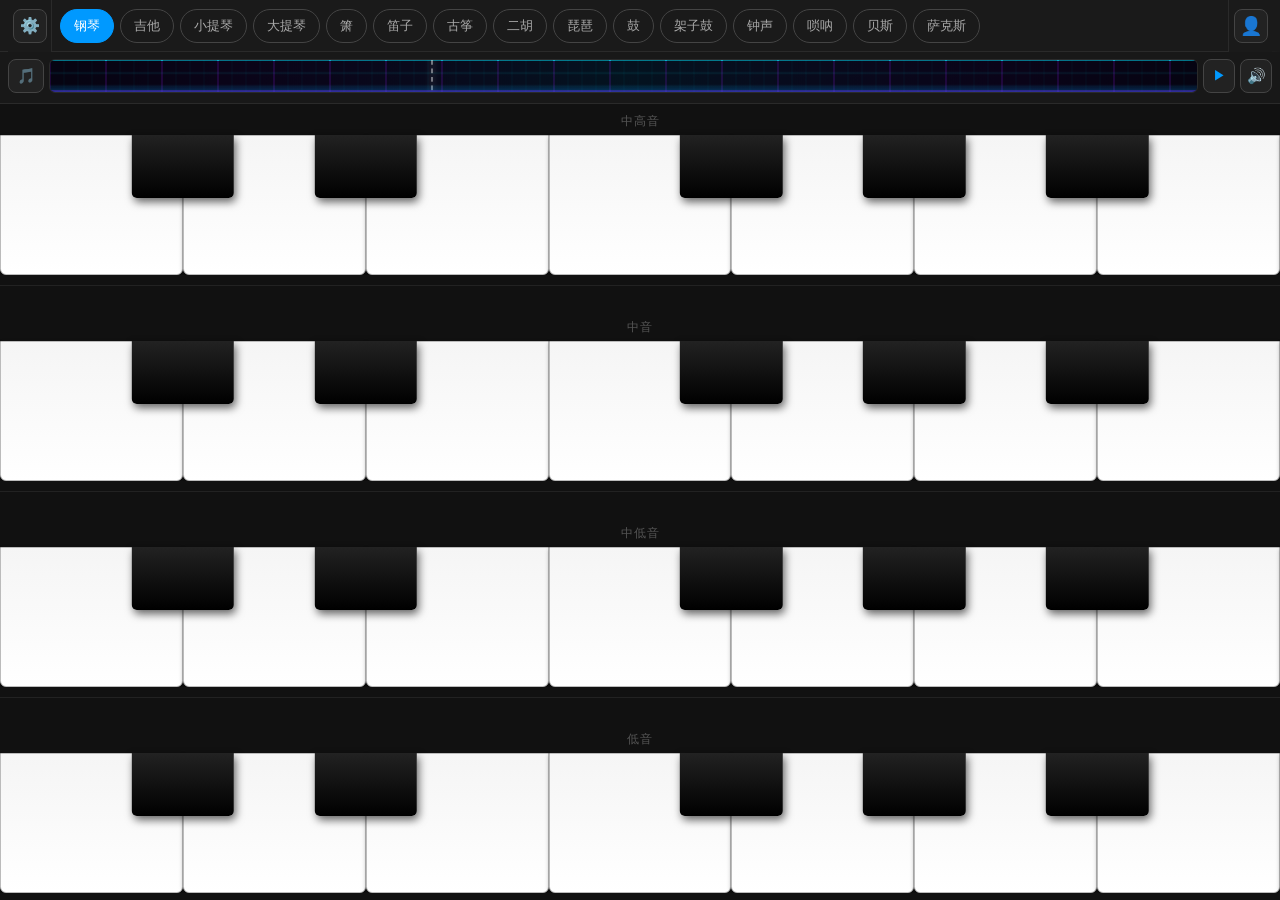
==== index.html @ 62a3b62f "index.html" ====
<!DOCTYPE html>
<html lang="zh-CN">
<head>
<meta charset="UTF-8">
<meta name="viewport" content="width=device-width, initial-scale=1, maximum-scale=1, user-scalable=no">
<title>全域乐器</title>
<style>
*{margin:0;padding:0;box-sizing:border-box;-webkit-tap-highlight-color:transparent;}
body{background:#111;color:#fff;font-family:'PingFang SC','Hiragino Sans GB',Arial,sans-serif;height:100vh;display:flex;flex-direction:column;overflow:hidden;transition:none;}
body.rotated-90{transform:rotate(90deg);transform-origin:center center;width:100vh;height:100vw;position:absolute;top:50%;left:50%;margin-left:-50vh;margin-top:-50vw;}
body.rotated-180{transform:rotate(180deg);transform-origin:center center;}
body.rotated-270{transform:rotate(270deg);transform-origin:center center;width:100vh;height:100vw;position:absolute;top:50%;left:50%;margin-left:-50vh;margin-top:-50vw;}
body.rotated-90 .control, body.rotated-270 .control{width:100%;justify-content:space-between;flex-direction:row;}
body.rotated-90 .setting-btn-wrap, body.rotated-270 .setting-btn-wrap{position:relative;flex-shrink:0;width:44px;height:52px;order:-1;}
body.rotated-90 .user-center-wrap, body.rotated-270 .user-center-wrap{position:relative;flex-shrink:0;width:44px;height:52px;order:1;}
body.rotated-90 .inst-scroll, body.rotated-270 .inst-scroll{flex:1;order:0;}
body.rotated-90 .piano-container, body.rotated-270 .piano-container{width:100%;}
body.rotated-90 .music-bar, body.rotated-270 .music-bar{width:100%;}
body.rotated-90 #layoutToolbar, body.rotated-270 #layoutToolbar{width:100%;}
body.landscape-mode{transform:rotate(90deg) translateZ(0);transform-origin:center center;width:100vh;height:100vw;position:absolute;top:50%;left:50%;margin-left:-50vh;margin-top:-50vw;backface-visibility:hidden;-webkit-backface-visibility:hidden;will-change:transform;}
body.landscape-mode .modal{-webkit-font-smoothing:antialiased;-moz-osx-font-smoothing:grayscale;transform:translateZ(0);will-change:transform;}
body.landscape-mode .control{width:52px;height:100%;flex-direction:column;position:fixed;left:0;top:0;border-right:1px solid #2a2a2a;border-bottom:none;padding:8px 0;z-index:30;justify-content:space-between;}
body.landscape-mode .setting-btn-wrap{width:100%;height:44px;border-right:none;position:relative;flex-shrink:0;background:#1a1a1a;order:-1;}
body.landscape-mode .user-center-wrap{width:100%;height:44px;position:relative;background:#1a1a1a;border-top:1px solid #2a2a2a;flex-shrink:0;order:1;}
body.landscape-mode .inst-scroll{flex-direction:column;height:auto;width:100%;padding:8px 0;overflow-y:auto;overflow-x:hidden;flex:1;order:0;}
body.landscape-mode .inst-scroll .btn{width:36px;height:36px;padding:0;font-size:11px;border-radius:8px;}
body.landscape-mode .piano-container{width:100%;}
body.landscape-mode .music-bar{width:calc(100% - 52px);margin-left:52px;}
body.landscape-mode #layoutToolbar{width:calc(100% - 52px);margin-left:52px;margin-right:0;}
body.landscape-mode .tupu-edit-modal{padding:10px;}
body.landscape-mode .tupu-edit-nav{margin-bottom:10px;}
body.landscape-mode .tupu-edit-content{flex-direction:row;}
body.landscape-mode .tupu-edit-left{width:180px;max-height:100%;overflow-y:auto;padding-right:10px;}
body.landscape-mode .tupu-edit-right{flex:1;min-height:0;}
body.landscape-mode .tupu-edit-right .tupu-preview-wrap{height:100%;margin-bottom:0;}
body.landscape-mode .tupu-edit-right .tupu-preview{height:100%;min-height:0;}
body.landscape-mode .tupu-controls{display:none;}
body.landscape-mode .tupu-preview{cursor:pointer;}

body:not(.landscape-mode) .tupu-edit-modal.tupu-portrait-mode{padding:8px;}
body:not(.landscape-mode) .tupu-edit-modal.tupu-portrait-mode .tupu-edit-nav{margin-bottom:8px;}
body:not(.landscape-mode) .tupu-edit-modal.tupu-portrait-mode .tupu-edit-content{flex-direction:column;}
body:not(.landscape-mode) .tupu-edit-modal.tupu-portrait-mode .tupu-edit-right{order:-1;flex:none;height:50%;}
body:not(.landscape-mode) .tupu-edit-modal.tupu-portrait-mode .tupu-edit-right .tupu-preview-wrap{height:100%;margin-bottom:0;}
body:not(.landscape-mode) .tupu-edit-modal.tupu-portrait-mode .tupu-edit-right .tupu-preview{height:100%;min-height:0;}
body:not(.landscape-mode) .tupu-edit-modal.tupu-portrait-mode .tupu-edit-left{width:100%;flex:none;height:auto;max-height:35%;overflow-x:auto;overflow-y:hidden;display:flex;flex-direction:row;gap:12px;padding:8px 0;}
body:not(.landscape-mode) .tupu-edit-modal.tupu-portrait-mode .tupu-edit-left>div{flex-shrink:0;min-width:160px;background:#1a1a1a;border-radius:8px;padding:10px;}
body:not(.landscape-mode) .tupu-edit-modal.tupu-portrait-mode .tupu-settings,
body:not(.landscape-mode) .tupu-edit-modal.tupu-portrait-mode .tupu-speed-setting,
body:not(.landscape-mode) .tupu-edit-modal.tupu-portrait-mode .tupu-actions,
body:not(.landscape-mode) .tupu-edit-modal.tupu-portrait-mode .tupu-global-controls,
body:not(.landscape-mode) .tupu-edit-modal.tupu-portrait-mode .tupu-mask-props{margin-bottom:0;margin-top:0;}
body:not(.landscape-mode) .tupu-edit-modal.tupu-portrait-mode .tupu-controls{display:none;}
body:not(.landscape-mode) .tupu-edit-modal.tupu-portrait-mode .tupu-preview{cursor:pointer;}
body.toolbar-rotated-90 .control{width:52px;height:100%;flex-direction:column;position:fixed;left:0;top:0;border-right:1px solid #2a2a2a;border-bottom:none;padding:8px 0;z-index:30;justify-content:space-between;}
body.toolbar-rotated-180 .control{height:52px;width:100%;flex-direction:row;position:fixed;bottom:0;top:auto;left:0;border-top:1px solid #2a2a2a;border-right:1px solid #2a2a2a;padding:0 8px;z-index:30;}
body.toolbar-rotated-270 .control{width:52px;height:100%;flex-direction:column;position:fixed;right:0;top:0;border-left:1px solid #2a2a2a;padding:8px 0;z-index:30;justify-content:space-between;}
body.toolbar-rotated-90 .setting-btn-wrap, body.toolbar-rotated-270 .setting-btn-wrap{width:100%;height:44px;border-right:none;position:relative;flex-shrink:0;background:#1a1a1a;order:-1;}
body.toolbar-rotated-180 .setting-btn-wrap{width:44px;height:100%;position:relative;left:0;background:#1a1a1a;border-bottom:none;border-right:1px solid #2a2a2a;order:-1;}
body.toolbar-rotated-90 .user-center-wrap, body.toolbar-rotated-270 .user-center-wrap{width:100%;height:44px;position:relative;background:#1a1a1a;border-top:1px solid #2a2a2a;flex-shrink:0;order:1;}
body.toolbar-rotated-180 .user-center-wrap{width:44px;height:100%;position:relative;right:0;background:#1a1a1a;border-left:1px solid #2a2a2a;order:1;}
body.toolbar-rotated-90 .inst-scroll, body.toolbar-rotated-270 .inst-scroll{flex-direction:column;height:auto;width:100%;padding:8px 0;overflow-y:auto;overflow-x:hidden;flex:1;order:0;}
body.toolbar-rotated-180 .inst-scroll{flex-direction:row;width:100%;padding:0 8px;height:52px;overflow-x:auto;flex:1;order:0;}
body.toolbar-rotated-90 .inst-scroll .btn, body.toolbar-rotated-270 .inst-scroll .btn{width:36px;height:36px;padding:0;font-size:11px;border-radius:8px;}
body.toolbar-rotated-180 .inst-scroll .btn{padding:7px 13px;font-size:13px;border-radius:20px;}
.control{height:52px;display:flex;align-items:center;justify-content:space-between;flex-shrink:0;background:#1a1a1a;border-bottom:1px solid #2a2a2a;padding:0 8px;overflow:visible;white-space:nowrap;position:relative;}
.setting-btn-wrap{width:44px;height:52px;display:flex;align-items:center;justify-content:center;flex-shrink:0;background:#1a1a1a;position:sticky;left:0;z-index:20;border-right:1px solid #2a2a2a;}
.user-center-wrap{width:44px;height:52px;display:flex;align-items:center;justify-content:center;flex-shrink:0;background:#1a1a1a;position:sticky;right:0;z-index:20;border-left:1px solid #2a2a2a;}
.inst-scroll{display:flex;align-items:center;gap:6px;flex:1;overflow-x:auto;padding:0 8px;height:52px;scrollbar-width:none;}
.inst-scroll::-webkit-scrollbar{display:none;}
.inst-fade-right{position:absolute;right:0;top:0;width:36px;height:52px;pointer-events:none;background:linear-gradient(to right,transparent,#1a1a1a);z-index:10;}
.setting-btn{width:34px;height:34px;background:#222;border:1px solid #444;border-radius:8px;color:#fff;display:flex;align-items:center;justify-content:center;cursor:pointer;flex-shrink:0;}
.setting-btn:active{transform:scale(0.92);background:#333;}
.user-center-btn{width:34px;height:34px;background:#222;border:1px solid #444;border-radius:8px;color:#fff;display:flex;align-items:center;justify-content:center;cursor:pointer;flex-shrink:0;font-size:18px;}
.user-center-btn:active{transform:scale(0.92);background:#333;}
.control::-webkit-scrollbar{display:none;}
.btn{padding:7px 13px;border-radius:20px;border:1px solid #444;background:transparent;color:#aaa;font-size:13px;cursor:pointer;touch-action:manipulation;transition:all 0.15s;flex-shrink:0;}
.btn.active{background:#0099ff;border-color:#0099ff;color:#fff;}
.music-bar{height:auto;min-height:48px;display:flex;align-items:flex-start;padding:0 8px;padding-bottom:10px;background:#181818;border-bottom:1px solid #2a2a2a;flex-shrink:0;gap:5px;overflow:visible;}
.music-btn{font-size:15px;background:#222;border:1px solid #444;color:#fff;width:36px;height:34px;border-radius:8px;cursor:pointer;flex-shrink:0;touch-action:manipulation;transition:background 0.15s,transform 0.1s;display:flex;align-items:center;justify-content:center;align-self:flex-start;margin-top:7px;}
.music-btn:active{background:#0099ff;transform:scale(0.92);}
.score-wrap{flex:1;min-height:34px;height:var(--score-height,34px);position:relative;background:#1a1a1a;border-radius:6px;border:1px solid #2a2a2a;cursor:grab;user-select:none;overflow:hidden;display:flex;align-items:center;margin:7px 0;margin-bottom:0;}
.score-wrap:active{cursor:grabbing;}
#scoreCanvas{position:absolute;left:0;top:0;height:100% !important;pointer-events:none;}
.play-btn{font-size:13px;background:#222;border:1px solid #444;color:#0099ff;width:32px;height:34px;border-radius:8px;cursor:pointer;flex-shrink:0;touch-action:manipulation;display:flex;align-items:center;justify-content:center;transition:all 0.15s;align-self:flex-start;margin-top:7px;}
.play-btn:active{background:#0099ff33;transform:scale(0.92);}
.auto-btn{font-size:15px;background:#222;border:1px solid #444;color:#555;width:32px;height:34px;border-radius:8px;cursor:pointer;flex-shrink:0;touch-action:manipulation;transition:all 0.15s;display:flex;align-items:center;justify-content:center;align-self:flex-start;margin-top:7px;}
.auto-btn.on{color:#0099ff;} 
.auto-btn:active{transform:scale(0.92);}

:root {
  --key-width-scale: 7;
  --key-height: 140px;
  --row-gap: 18px;
  --octave-width: 100vw;
}
.piano-container{flex:1;overflow-y:auto;padding:0; -webkit-overflow-scrolling:touch;}
body.toolbar-rotated-90 .piano-container{margin-left:56px;width:calc(100% - 56px);}
body.toolbar-rotated-270 .piano-container{margin-right:56px;width:calc(100% - 56px);}
body.toolbar-rotated-90 .music-bar{margin-left:56px;width:calc(100% - 56px);}
body.toolbar-rotated-270 .music-bar{margin-right:56px;width:calc(100% - 56px);}
body.toolbar-rotated-180 .piano-container{margin-bottom:52px;height:calc(100% - 52px);}
body.toolbar-rotated-180 .music-bar{margin-bottom:52px;}
.piano-container.horizontal{display:flex;flex-direction:column;overflow-x:hidden;overflow-y:auto;}
.octave-row{display:flex;flex-direction:row;overflow:hidden;padding:10px 0;margin-bottom:var(--row-gap);border-bottom:1px solid #222;min-height:min-content;position:relative;}
.octave-row-keys{display:flex;flex-direction:row;overflow-x:auto;flex:1;scrollbar-width:none;}
.octave-row-keys::-webkit-scrollbar{display:none;}
.row-ctrl-bar{flex-shrink:0;display:flex;flex-direction:column;justify-content:flex-start;gap:4px;padding:4px 6px;background:#1a1a1a;border-right:1px solid #333;z-index:15;width:78px;box-sizing:border-box;}
.octave-row::-webkit-scrollbar{display:none;}
.octave-group{flex-shrink:0;margin-right:0;width:var(--octave-width);max-width:none;}
.octave-name{text-align:center;font-size:12px;color:#555;padding:5px 0;letter-spacing:1px;}
.piano-row{display:flex;height:var(--key-height);position:relative;width:100%;}
.key{flex:1;border-radius:0 0 6px 6px;position:relative;}
.white{background:linear-gradient(to bottom,#f5f5f5,#fff);border:1px solid #bbb;box-shadow:0 2px 4px rgba(0,0,0,.3);}
.black{position:absolute;width:8%;height:45%;background:linear-gradient(to bottom,#222,#000);z-index:10;border-radius:0 0 5px 5px;transform:translateX(-50%);box-shadow:2px 4px 8px rgba(0,0,0,.6);}
.key.active{background:#444!important; border:1px solid #333; box-shadow:none;}
.black.active{background:#222!important; border:1px solid #000; box-shadow:none;}
.key.auto-hi{background:#555!important; border:1px solid #333; box-shadow:none;}
.black.auto-hi{background:#111!important; border:1px solid #000; box-shadow:none;}

#layoutToolbar {
  display: none;
  background: #222;
  border-bottom: 1px solid #333;
  padding: 6px 8px;
  flex-direction: row;
  align-items: center;
  justify-content: space-between;
  flex-wrap: wrap;
  gap: 16px;
  z-index: 100;
  width: 100%;
  flex-shrink: 0;
}
body.rotated-90 #layoutToolbar, body.rotated-270 #layoutToolbar{width:100%;margin-left:0;margin-right:0;}
body.toolbar-rotated-90 #layoutToolbar {
  margin-left: 56px;
  width: calc(100% - 56px);
}
body.toolbar-rotated-270 #layoutToolbar {
  margin-right: 56px;
  width: calc(100% - 56px);
}
body.rotated-90.toolbar-rotated-90 #layoutToolbar, body.rotated-270.toolbar-rotated-90 #layoutToolbar{margin-left:56px;width:calc(100% - 56px);}
body.rotated-90.toolbar-rotated-270 #layoutToolbar, body.rotated-270.toolbar-rotated-270 #layoutToolbar{margin-right:56px;width:calc(100% - 56px);}
body.rotated-90.toolbar-rotated-180 #layoutToolbar, body.rotated-270.toolbar-rotated-180 #layoutToolbar{margin-left:0;margin-right:0;width:100%;}
#layoutToolbar.active {
  display: flex;
}
.toolbar-group {
  display: flex;
  align-items: center;
  gap: 6px;
  flex-shrink: 0;
}
.toolbar-group-layout {
  flex: 1;
  justify-content: flex-start;
}
.toolbar-group-rotate {
  justify-content: center;
}
.toolbar-group-action {
  justify-content: flex-end;
}
.toolbar-item {
  display: flex;
  align-items: center;
  gap: 4px;
  white-space: nowrap;
  flex-shrink: 0;
}
.toolbar-label {
  font-size: 11px;
  color: #888;
}
.toolbar-slider {
  width: 50px;
  height: 3px;
  background: #333;
  border-radius: 2px;
  appearance: none;
  outline: none;
}
.toolbar-slider::-webkit-slider-thumb {
  appearance: none;
  width: 12px;
  height: 12px;
  background: #0099ff;
  border-radius: 50%;
  cursor: pointer;
}
.toolbar-input {
  width: 32px;
  background: #111;
  border: 1px solid #444;
  border-radius: 4px;
  color: #fff;
  font-size: 11px;
  text-align: center;
  padding: 2px 0;
}
.toolbar-btn-simple {
  padding: 4px 12px;
  font-size: 12px;
  color: #fff;
  border: none;
  background: #444;
  cursor: pointer;
  border-radius: 4px;
}
.toolbar-btn-simple:active { background: #555; }
.toolbar-btn-save { background: #0099ff; }
.toolbar-btn-save:active { background: #0077cc; }

.layout-mode-active .octave-group {
  cursor: grab;
  position: relative;
  transition: transform 0.2s, box-shadow 0.2s;
}
.layout-mode-active .octave-group:active {
  cursor: grabbing;
  z-index: 10;
  box-shadow: 0 0 20px rgba(0, 153, 255, 0.4);
}
.layout-mode-active .octave-group.dragging {
  opacity: 0.6;
  transform: scale(1.02);
}

.layout-drag-hint {
  display: none;
  position: absolute;
  top: 50%;
  left: 50%;
  transform: translate(-50%, -50%);
  color: rgba(255, 255, 255, 0.7);
  font-size: 12px;
  z-index: 10;
  pointer-events: none;
  white-space: nowrap;
}
.layout-mode-active .layout-drag-hint {
  display: block;
}

.modal-overlay{display:none;position:fixed;inset:0;background:rgba(0,0,0,.4);z-index:1000;align-items:flex-start;justify-content:flex-start;padding:0 12px 12px 12px;}

/* 移动端模态框适配 */
@media (max-width: 768px) {
  .modal-overlay{padding:0 8px 8px 8px;}
  .modal{width:90%;max-width:340px;padding:15px;}
  .modal h3{font-size:16px;}
  .modal label{font-size:14px;}
  .modal input[type="text"],.modal input[type="number"],.modal select,.modal textarea{font-size:14px;padding:8px 10px;}
  .modal button{padding:10px 16px;font-size:14px;}
  .modal-cancel{padding:10px 16px;font-size:14px;}
  .add-btn{padding:12px 16px;font-size:14px;}
  
  /* 移动端虚拟按键弹窗适配 */
  #virtualKeyOverlay .modal{
    max-width:95%;
    max-height:85vh;
  }
  .vk-setting-row label{font-size:14px;margin-bottom:6px;}
  .vk-range-row input[type="range"]{height:24px;}
  .vk-range-row input[type="number"]{width:60px;padding:6px 8px;font-size:14px;}
  .vk-text-row input[type="text"]{padding:8px 12px;font-size:14px;}
  .vk-text-row select{padding:8px 12px;font-size:14px;}
  .vk-color-row input[type="color"]{width:60px;height:28px;}
  .vk-add-btn{padding:10px 20px;font-size:14px;}
  .vk-list-item{padding:10px;font-size:14px;display:flex;align-items:center;gap:10px;}
  .vk-list-item .vk-item-toggle, .vk-list-item .vk-item-del{width:36px;height:36px;font-size:16px;}
  .vk-hint{font-size:12px;}
}
.modal-overlay.show{display:flex;}
.modal{background:#1e1e1e;border:1px solid #333;border-radius:12px;width:180px;padding:10px;box-shadow:0 10px 30px rgba(0,0,0,.5);animation:modalIn .15s ease;}

.setting-menu{display:flex;flex-direction:column;gap:12px;}
.setting-item{display:flex;flex-direction:column;gap:8px;}
.setting-label{font-size:14px;color:#aaa;}
.setting-row{display:flex;gap:10px;}
.setting-btn-small{flex:1;padding:10px;background:#2a2a2a;border:1px solid #444;border-radius:8px;color:#eee;font-size:13px;cursor:pointer;text-align:center;}
.setting-btn-small.active{background:#0099ff;border-color:#0099ff;color:#fff;}
.setting-select{width:100%;padding:10px;background:#2a2a2a;border:1px solid #444;border-radius:8px;color:#eee;font-size:13px;}
.setting-slider-wrap{display:flex;flex-direction:column;gap:4px;}
.setting-slider{width:100%;height:4px;background:#333;border-radius:2px;appearance:none;outline:none;}
.setting-slider::-webkit-slider-thumb{appearance:none;width:16px;height:16px;background:#0099ff;border-radius:50%;cursor:pointer;}
.setting-value{font-size:11px;color:#666;text-align:right;}
.modal-title{font-size:14px;font-weight:600;margin-bottom:10px;color:#888;padding-left:4px;flex-shrink:0;}
.setting-list{display:flex;flex-direction:column;gap:4px;}
.setting-btn-text{width:100%;padding:10px;text-align:left;background:transparent;border:none;color:#ddd;font-size:14px;cursor:pointer;border-radius:6px;transition:all 0.15s;}
.setting-btn-text:active{background:rgba(255,255,255,0.05);}
.setting-btn-text.active{color:#0099ff;font-weight:600;background:rgba(0,153,255,0.1);}
.setting-row{display:flex;align-items:center;justify-content:space-between;padding:10px;width:100%;border-radius:6px;}
.setting-label{color:#ddd;font-size:14px;text-align:left;}
.setting-switch{position:relative;display:inline-block;width:44px;height:24px;flex-shrink:0;}
.setting-switch input{opacity:0;width:0;height:0;}
.setting-slider-round{position:absolute;cursor:pointer;top:0;left:0;right:0;bottom:0;background-color:#333;transition:0.3s;border-radius:24px;}
.setting-slider-round:before{position:absolute;content:"";height:18px;width:18px;left:3px;bottom:3px;background-color:#fff;transition:0.3s;border-radius:50%;}
.setting-switch input:checked + .setting-slider-round{background-color:#0099ff;}
.setting-switch input:checked + .setting-slider-round:before{transform:translateX(20px);}
@keyframes modalIn{from{opacity:0;transform:translate(-10px, -10px) scale(.95)}to{opacity:1;transform:none}}
.song-list{display:flex;flex-direction:column;gap:12px;padding:8px 0;overflow-y:auto;flex:1;min-height:0;}
.song-item{padding:0;background:#252525;border:1px solid #333;border-radius:14px;cursor:pointer;transition:all 0.2s;display:flex;flex-direction:row;align-items:stretch;position:relative;overflow:visible;min-height:70px;}
.song-item:active{background:#2a2a2a;}
.song-item.selected{border-color:#0099ff;background:rgba(0,153,255,0.12);}
.song-info{flex:1;display:flex;flex-direction:column;gap:4px;min-width:0;padding:14px 16px;justify-content:center;overflow:hidden;border-radius:14px 0 0 14px;}
.song-name{font-size:16px;color:#fff;font-weight:600;white-space:nowrap;overflow:hidden;text-overflow:ellipsis;}
.song-item.tupu-item .song-info{justify-content:flex-start;padding-top:18px;padding-bottom:18px;}
.song-item.tupu-item .song-name{font-size:19px;}
.song-meta{font-size:12px;color:#999;display:flex;flex-direction:row;gap:12px;align-items:center;}
.item-actions{display:flex;flex-direction:column;width:70px;border-left:1px solid #333;}
.item-actions button{flex:1;background:#333;border:none;color:#eee;font-size:12px;cursor:pointer;white-space:nowrap;transition:all 0.15s;display:flex;align-items:center;justify-content:center;padding:0;}
.item-actions button:active{background:#444;transform:scale(0.98);}
.item-actions .edit-opt{border-bottom:1px solid #333;}
.item-actions .del-opt{color:#ff5555;background:#3a2525;}
.item-actions .del-opt:active{background:#4a2a2a;}

.add-btn{margin-top:10px;width:100%;padding:12px;background:#1a1a1a;border:1px dashed #444;border-radius:10px;color:#666;font-size:15px;cursor:pointer;touch-action:manipulation;transition:all 0.15s;display:flex;align-items:center;justify-content:center;gap:6px;flex-shrink:0;}
.add-btn:active,.add-btn:hover{border-color:#0099ff;color:#0099ff;}
.modal-cancel{margin-top:10px;width:100%;padding:11px;background:#2a2a2a;border:1px solid #333;border-radius:10px;color:#888;font-size:15px;cursor:pointer;touch-action:manipulation;transition:all 0.15s;flex-shrink:0;}
.modal-cancel:active{background:#333;color:#fff;}

.song-modal{width:300px;max-width:95%;max-height:calc(100vh - 24px);display:flex;flex-direction:column;}
.song-tabs{display:flex;gap:4px;margin-bottom:10px;border-bottom:1px solid #333;padding-bottom:8px;flex-shrink:0;}
.song-tab{flex:1;padding:8px 4px;background:transparent;border:none;color:#888;font-size:13px;cursor:pointer;border-radius:6px;transition:all 0.15s;white-space:nowrap;}
.song-tab:hover{background:#2a2a2a;}
.song-tab.active{background:#0099ff;color:#fff;}
.song-tab-content{flex:1;min-height:0;display:flex;flex-direction:column;overflow:hidden;}
.coming-soon{text-align:center;color:#666;padding:40px 20px;font-size:14px;}
.tupu-speed-setting{display:flex;align-items:center;gap:8px;padding:10px;background:#1a1a1a;border-radius:8px;margin-bottom:10px;}
.tupu-speed-setting label{font-size:13px;color:#aaa;}
.tupu-speed-setting input[type="range"]{flex:1;height:4px;}
.tupu-speed-setting span{font-size:13px;color:#0099ff;min-width:40px;}
.tupu-controls{display:flex;gap:8px;margin-bottom:10px;}
.tupu-btn{flex:1;padding:10px;background:#2a2a2a;border:1px solid #444;border-radius:8px;color:#eee;font-size:13px;cursor:pointer;}
.tupu-btn:hover{background:#333;}
.tupu-btn:active{background:#0099ff;color:#fff;}
.tupu-settings{background:#1a1a1a;border-radius:8px;padding:10px;margin-bottom:10px;}
.tupu-settings .tupu-row{display:flex;align-items:center;gap:8px;margin-bottom:8px;}
.tupu-settings .tupu-row:last-child{margin-bottom:0;}
.tupu-settings label{font-size:12px;color:#aaa;min-width:70px;}
.tupu-settings input[type="number"]{width:50px;padding:4px 6px;background:#111;border:1px solid #333;border-radius:4px;color:#eee;font-size:12px;}
.tupu-settings input[type="range"]{flex:1;height:4px;}
.tupu-settings span{font-size:12px;color:#0099ff;min-width:40px;}
.tupu-preview-wrap{background:#111;border-radius:8px;overflow:hidden;margin-bottom:10px;}
.tupu-preview{position:relative;width:100%;height:200px;overflow:hidden;background:#0a0a0a;}
.tupu-placeholder{position:absolute;top:50%;left:50%;transform:translate(-50%,-50%);color:#444;font-size:13px;}
.tupu-image{width:100%;height:100%;object-fit:contain;display:none;}
.tupu-mask-container{position:absolute;left:0;top:0;width:100%;height:100%;pointer-events:none;}
.tupu-mask{position:absolute;left:0;width:100%;background:rgba(0,0,0,0.7);pointer-events:auto;cursor:move;}
.tupu-mask.active{background:rgba(0,153,255,0.3);border:1px solid #0099ff;}
.tupu-mask-edge{position:absolute;cursor:ns-resize;}
.tupu-mask-edge.top{top:-6px;left:0;width:100%;height:12px;cursor:ns-resize;}
.tupu-mask-edge.bottom{bottom:-6px;left:0;width:100%;height:12px;cursor:ns-resize;}
.tupu-mask-edge.left{left:-6px;top:0;width:12px;height:100%;cursor:ew-resize;}
.tupu-mask-edge.right{right:-6px;top:0;width:12px;height:100%;cursor:ew-resize;}
.tupu-global-controls{background:#1a1a1a;border-radius:8px;padding:10px;margin-bottom:10px;}
.tupu-global-controls h4{font-size:11px;color:#666;margin:0 0 8px 0;text-transform:uppercase;letter-spacing:0.5px;}
.tupu-global-row{display:flex;align-items:center;gap:6px;margin-bottom:7px;}
.tupu-global-row:last-child{margin-bottom:0;}
.tupu-global-row label{font-size:11px;color:#888;min-width:32px;}
.tupu-global-row input[type="range"]{flex:1;height:3px;}
.tupu-global-row span{font-size:11px;color:#0099ff;min-width:32px;text-align:right;}
.tupu-mask-props{background:#1a1a1a;border-radius:8px;padding:10px;margin-top:10px;}
.tupu-mask-props h4{font-size:12px;color:#0099ff;margin:0 0 10px 0;}
.tupu-prop-row{display:flex;align-items:center;gap:6px;margin-bottom:6px;}
.tupu-prop-row:last-child{margin-bottom:0;}
.tupu-prop-row label{font-size:11px;color:#888;min-width:32px;}
.tupu-prop-row input[type="number"]{flex:1;background:#2a2a2a;border:1px solid #444;border-radius:4px;color:#fff;font-size:11px;padding:4px 6px;text-align:right;}
.tupu-prop-row span{font-size:11px;color:#666;}
.tupu-btn-small{flex:1;padding:8px;background:#2a2a2a;border:1px solid #444;border-radius:6px;color:#aaa;font-size:12px;cursor:pointer;}
.tupu-btn-small:hover{background:#333;color:#fff;}

.tupu-edit-modal{padding:15px;}
.tupu-edit-nav{display:flex;align-items:center;justify-content:center;gap:10px;margin-bottom:15px;flex-shrink:0;}
.tupu-nav-btn{background:#2a2a2a;color:#888;border:1px solid #333;border-radius:8px;padding:8px 14px;font-size:18px;cursor:pointer;line-height:1;}
.tupu-nav-btn:hover{background:#333;color:#fff;}
.tupu-nav-btn:disabled{opacity:0.4;cursor:not-allowed;}
.tupu-action-btn{background:#2a2a2a;color:#888;border:1px solid #333;border-radius:8px;padding:8px 14px;font-size:20px;cursor:pointer;line-height:1;}
.tupu-action-btn:hover{background:#333;color:#fff;}
.tupu-delete-btn{background:#aa2222;color:#fff;border:none;}
.tupu-delete-btn:hover{background:#cc3333;}
#tupuNavInfo{color:#888;font-size:13px;min-width:60px;text-align:center;}
.tupu-edit-content{display:flex;flex:1;gap:15px;min-height:0;}
.tupu-edit-left{width:200px;flex-shrink:0;display:flex;flex-direction:column;gap:10px;overflow-y:auto;}
.tupu-edit-right{flex:1;display:flex;flex-direction:column;min-height:0;}
.tupu-edit-right .tupu-preview-wrap{flex:1;display:flex;flex-direction:column;min-height:0;}
.tupu-edit-right .tupu-preview{flex:1;min-height:300px;}

.edit-overlay{display:none;position:fixed;inset:0;background:rgba(0,0,0,.95);z-index:1100;flex-direction:column;}
.edit-overlay.show{display:flex;}
.edit-modal{background:#1e1e1e;border:1px solid #333;border-radius:0;width:100%;height:100%;padding:20px;box-shadow:none;display:flex;flex-direction:column;}
.edit-modal h3{font-size:16px;color:#fff;margin-bottom:14px;text-align:center;flex-shrink:0;}
.edit-modal label{display:block;font-size:12px;color:#888;margin-bottom:4px;margin-top:10px;}
.edit-modal .grid-2{display:grid;grid-template-columns:1fr 1fr;gap:8px;}
.edit-modal input,.edit-modal textarea{width:100%;background:#111;border:1px solid #444;border-radius:8px;color:#eee;padding:9px 12px;font-size:13px;font-family:inherit;resize:vertical;}
.edit-modal textarea{flex:1;min-height:200px;line-height:1.6;}
.hint{font-size:11px;color:#555;margin-top:6px;line-height:1.6;}
.edit-modal .row{display:flex;gap:8px;margin-top:14px;flex-shrink:0;}
.edit-modal .row button{flex:1;padding:11px;border-radius:9px;border:none;font-size:14px;cursor:pointer;touch-action:manipulation;}
.ok-btn{background:#0099ff;color:#fff;}
.cancel-btn{background:#2a2a2a;color:#888;border:1px solid #333!important;}

#keybindingOverlay{display:none;position:fixed;inset:0;background:rgba(0,0,0,.75);z-index:1200;align-items:center;justify-content:center;padding:16px;}
#keybindingOverlay.show{display:flex;}
.keybinding-modal{width:820px;max-width:100%;max-height:86vh;background:#181818;border-radius:16px;border:1px solid #333;box-shadow:0 24px 80px rgba(0,0,0,.9);display:flex;flex-direction:column;padding:18px 20px 16px;}
@media(max-width:600px){
  #keybindingOverlay{padding:0;}
  .keybinding-modal{width:100%;height:100%;max-height:100%;max-width:100%;border-radius:0;border:none;box-shadow:none;padding:12px;}
}
.keybinding-header{display:flex;align-items:center;justify-content:space-between;margin-bottom:14px;}
.keybinding-title{font-size:16px;color:#fff;font-weight:600;}
.keybinding-body{flex:1;overflow:auto;padding-right:6px;}
.kb-section-title{font-size:13px;color:#9aa3b3;margin:14px 0 8px;border-left:3px solid #0099ff;padding-left:8px;}
.kb-row{display:flex;align-items:center;gap:6px;margin-bottom:4px;}
.kb-row-label{width:60px;font-size:12px;color:#bbb;flex-shrink:0;text-align:left;}
.kb-key-list{flex:1;display:flex;flex-wrap:nowrap;gap:4px;overflow-x:auto;}
.kb-key-list::-webkit-scrollbar{height:4px;}
.kb-key-list::-webkit-scrollbar-thumb{background:#333;border-radius:2px;}
.kb-scale-columns{display:flex;gap:12px;margin-top:4px;}
.kb-scale-col{flex:1;min-width:0;}
.kb-scale-col-title{font-size:12px;color:#888;margin-bottom:6px;}
.kb-key-chip{min-width:56px;height:26px;border-radius:6px;border:1px solid #444;background:#222;color:#e5e5e5;font-size:12px;cursor:pointer;padding:0 6px;white-space:nowrap;outline:none;}
.kb-key-chip.empty{color:#555;border-style:dashed;}
.kb-key-chip.capturing{border-color:#0099ff;background:#003355;color:#fff;box-shadow:0 0 0 1px #0099ff;}
.kb-key-chip.capture-mode{cursor:pointer;}
.kb-key-chip.capture-mode:focus{border-color:#0099ff;}
.kb-key-chip.input-mode{border-color:#ff9900;background:#332200;cursor:text;}
.kb-key-chip.input-mode:focus{border-color:#ff9900;box-shadow:0 0 0 1px #ff9900;}
.kb-mode-btn{width:24px;height:24px;border-radius:4px;border:1px solid #555;background:#2a2a2a;color:#aaa;font-size:12px;cursor:pointer;display:flex;align-items:center;justify-content:center;}
.kb-mode-btn:hover{border-color:#0099ff;color:#0099ff;}
.kb-mode-btn:active{background:#333;}
.kb-key-chip-remove{position:absolute;right:4px;top:2px;font-size:11px;color:#777;cursor:pointer;}
.kb-key-chip-remove:hover{color:#fff;}
.kb-add-key-btn{width:26px;height:26px;border-radius:6px;border:1px dashed #555;background:#202020;color:#999;font-size:16px;line-height:1;cursor:pointer;display:flex;align-items:center;justify-content:center;}
.kb-add-key-btn:hover{border-color:#0099ff;color:#0099ff;}
.keybinding-footer{display:flex;align-items:center;gap:10px;margin-top:16px;}
.keybinding-footer .cancel-btn{padding:10px 20px;font-size:14px;border-radius:8px;}
.keybinding-footer .ok-btn{padding:10px 20px;font-size:14px;border-radius:8px;}
.kb-extra-wrap{padding-top:10px;}
.kb-extra-header{display:flex;align-items:center;justify-content:space-between;margin-bottom:10px;}
.kb-extra-btn{width:26px;height:26px;border-radius:6px;border:1px dashed #555;background:#202020;color:#999;font-size:16px;line-height:1;cursor:pointer;display:flex;align-items:center;justify-content:center;}
.kb-extra-btn:hover{border-color:#0099ff;color:#0099ff;}
.kb-extra-row{display:flex;align-items:center;gap:8px;margin-bottom:8px;padding:8px;background:#1a1a1a;border-radius:8px;border:1px solid #2a2a2a;}
.kb-extra-select{width:auto;min-width:110px;padding:6px 10px;border-radius:6px;border:1px solid #444;background:#111;color:#eee;font-size:12px;flex-shrink:0;}
.kb-extra-remove{width:28px;height:28px;border-radius:6px;border:1px solid #444;background:#2a2a2a;color:#ccc;font-size:16px;line-height:1;cursor:pointer;flex-shrink:0;}
.kb-extra-remove:hover{background:#3a3a3a;color:#fff;}
.kb-chord-row{display:flex;align-items:center;gap:8px;margin-bottom:8px;}
.kb-chord-box{flex:1;display:flex;align-items:center;gap:8px;padding:8px;background:#1a1a1a;border-radius:8px;border:1px solid #2a2a2a;}
.kb-chord-notes{display:flex;flex-direction:column;gap:4px;}
.kb-chord-note-row{display:flex;align-items:center;gap:4px;}
.kb-chord-shortcut{display:flex;align-items:center;gap:4px;margin-left:auto;padding-left:8px;border-left:1px solid #333;}
.kb-add-key-btn{width:26px;height:26px;border-radius:6px;border:1px dashed #555;background:#202020;color:#999;font-size:16px;line-height:1;cursor:pointer;display:flex;align-items:center;justify-content:center;}
.kb-add-key-btn:hover{border-color:#0099ff;color:#0099ff;}
.kb-remove-key-btn{width:26px;height:26px;border-radius:6px;border:1px solid #444;background:#2a2a2a;color:#ccc;font-size:14px;line-height:1;cursor:pointer;display:flex;align-items:center;justify-content:center;}
.kb-remove-key-btn:hover{background:#3a3a3a;color:#fff;}

@media (max-width:600px){
  .keybinding-modal{width:100%;max-width:100%;max-height:100vh;height:100vh;border-radius:0;border-left:none;border-right:none;padding:14px 10px 10px;}
  .keybinding-header{margin-bottom:10px;}
  .keybinding-body{padding-right:0;}
  .kb-section-title{margin:10px 0 6px;}
  .kb-scale-columns{flex-direction:column;gap:8px;}
  .kb-row-label{width:70px;font-size:11px;}
  .kb-key-chip{min-width:52px;height:24px;font-size:11px;}
  .kb-add-key-btn{width:24px;height:24px;font-size:14px;}
  .kb-remove-key-btn{width:24px;height:24px;font-size:12px;}
  .kb-extra-row{grid-template-columns:1.2fr 2.1fr 34px;}
}
.vk-settings{padding:10px 0;}

/* 移动端虚拟按键弹窗适配 */
@media (max-width: 768px) {
  .vk-setting-row label{font-size:14px;margin-bottom:6px;}
  .vk-range-row input[type="range"]{height:24px;}
  .vk-range-row input[type="number"]{width:60px;padding:6px 8px;font-size:14px;}
  .vk-text-row input[type="text"]{padding:8px 12px;font-size:14px;}
  .vk-text-row select{padding:8px 12px;font-size:14px;}
  .vk-color-row input[type="color"]{width:60px;height:28px;}
  .vk-add-btn{padding:10px 20px;font-size:14px;}
  .vk-list-item{padding:8px;font-size:13px;}
  .vk-list-item .vk-item-del{width:28px;height:28px;}
  .vk-hint{font-size:12px;}
}
.vk-setting-row{margin-bottom:10px;}
.vk-setting-row label{display:block;font-size:13px;margin-bottom:4px;}
.vk-color-row{display:flex;align-items:center;gap:8px;}
.vk-color-row label{display:inline;margin-bottom:0;}
.vk-range-row{display:flex;align-items:center;gap:6px;}
.vk-range-row input[type="range"]{flex:1;min-width:0;}
.vk-range-row input[type="number"]{width:50px;padding:4px 6px;border-radius:4px;border:1px solid #444;background:#111;color:#eee;font-size:13px;text-align:center;-moz-appearance:textfield;}
.vk-range-row input[type="number"]::-webkit-inner-spin-button,.vk-range-row input[type="number"]::-webkit-outer-spin-button{-webkit-appearance:none;margin:0;}
.vk-text-row{display:flex;align-items:center;gap:4px;}
.vk-text-row input[type="text"]{flex:1;min-width:0;padding:6px 10px;border-radius:6px;border:1px solid #444;background:#111;color:#eee;font-size:13px;box-sizing:border-box;}
.vk-btn-row{text-align:center;margin-top:12px;}
.vk-add-btn{padding:8px 16px;border-radius:8px;border:1px dashed #555;background:#202020;color:#0099ff;font-size:13px;cursor:pointer;}
.vk-add-btn:hover{border-color:#0099ff;background:#0099ff22;}
.vk-list-title{font-size:13px;color:#aaa;margin:10px 0 6px;border-top:1px solid #333;padding-top:10px;}
.vk-list{max-height:150px;overflow-y:auto;}
.vk-list-item{display:flex;align-items:center;gap:8px;padding:6px;background:#1a1a1a;border-radius:6px;margin-bottom:4px;font-size:12px;}
.vk-list-item .vk-item-text{flex:1;}
.vk-list-item .vk-item-del{background:#333;border:none;color:#aaa;width:24px;height:24px;border-radius:4px;cursor:pointer;}

.user-profile-overlay{display:none;position:fixed;inset:0;background:#111;z-index:2000;flex-direction:column;align-items:center;justify-content:center;}
.user-profile-overlay.show{display:flex;}
.user-profile{text-align:center;padding:20px;}
.user-avatar{width:120px;height:120px;border-radius:50%;background:#222;border:2px solid #444;margin-bottom:20px;display:flex;align-items:center;justify-content:center;font-size:48px;color:#fff;}
.user-name{font-size:24px;color:#fff;margin-bottom:10px;}
.user-level{font-size:16px;color:#888;margin-bottom:30px;}
.user-stats{display:flex;gap:40px;margin-bottom:40px;}
.stat-item{text-align:center;}
.stat-value{font-size:24px;color:#0099ff;font-weight:600;}
.stat-label{font-size:14px;color:#888;margin-top:5px;}
.profile-actions{display:flex;gap:15px;}
.profile-btn{padding:12px 24px;background:#222;border:1px solid #444;border-radius:8px;color:#fff;font-size:16px;cursor:pointer;transition:all 0.15s;}
.profile-btn:active{background:#0099ff;border-color:#0099ff;transform:scale(0.95);}
.vk-list-item .vk-item-del:hover{background:#ff4444;color:#fff;}
.vk-list-item.editing{border:2px solid #0099ff;box-shadow:0 0 10px rgba(0,153,255,0.5);}
.vk-hint{font-size:11px;color:#666;margin:8px 0;}
.virtual-key{position:fixed;border-radius:50%;color:#fff;display:flex;align-items:center;justify-content:center;font-size:14px;font-weight:bold;cursor:pointer;user-select:none;z-index:1000;transition:transform 0.1s;text-shadow:0 1px 2px rgba(0,0,0,0.5);background:transparent;--vk-bg:rgba(0,153,255,0.6);}
.virtual-key::before{content:'';position:absolute;inset:0;border-radius:50%;filter:blur(8px);background:var(--vk-bg);z-index:-1;}
.virtual-key.dragging{opacity:0.8;}
#recFloatBtn{position:fixed;z-index:2000;width:64px;height:64px;border-radius:50%;border:none;cursor:pointer;user-select:none;touch-action:none;display:flex;flex-direction:column;align-items:center;justify-content:center;gap:2px;font-weight:600;color:#fff;box-shadow:0 4px 20px rgba(0,0,0,.6);}
#recFloatBtn.idle{background:radial-gradient(circle at 35% 35%,rgba(255,255,255,.2),transparent 60%),rgba(0,153,255,.8);}
#recFloatBtn.recording{background:radial-gradient(circle at 35% 35%,rgba(255,255,255,.2),transparent 60%),rgba(210,40,40,.9);animation:recPulse 1s ease-in-out infinite;}
#recFloatBtn:active{transform:scale(.92);}
#recFloatBtn .ri{font-size:22px;line-height:1;}
#recFloatBtn .rl{font-size:9px;letter-spacing:.5px;opacity:.9;}
@keyframes recPulse{0%,100%{box-shadow:0 4px 20px rgba(210,40,40,.5),0 0 0 0 rgba(210,40,40,.4);}50%{box-shadow:0 4px 20px rgba(210,40,40,.8),0 0 0 10px rgba(210,40,40,0);}}
.rec-item{display:flex;align-items:center;gap:10px;padding:10px 14px;background:#252525;border:1px solid #333;border-radius:10px;cursor:pointer;min-height:52px;}
.rec-item:active{background:#2a2a2a;}
.rec-item.selected{border-color:#0099ff;}
.rec-item-info{flex:1;min-width:0;}
.rec-item-name{font-size:15px;color:#fff;font-weight:600;white-space:nowrap;overflow:hidden;text-overflow:ellipsis;}
.rec-item-meta{font-size:11px;color:#666;margin-top:2px;}
.rec-item-acts{display:flex;gap:6px;flex-shrink:0;}
.rec-item-acts button{background:#333;border:none;color:#aaa;width:28px;height:28px;border-radius:6px;cursor:pointer;font-size:13px;}
.rec-item-acts button:active{background:#0099ff;color:#fff;}
</style>

<style>
/* ==== SCORE PANEL RESIZE + AUTO LAYOUT ==== */
.score-wrap{
  min-height:34px !important;
  height:var(--score-height,34px);
  position:relative;
}
#scoreCanvas{
  height:100% !important;
}
.score-resize-bar{
  position:absolute;
  left:0;
  right:0;
  bottom:0;
  height:8px;
  cursor:ns-resize;
  z-index:10;
  background:linear-gradient(to bottom, transparent 0%, rgba(0,153,255,0.3) 100%);
}
.score-resize-bar:hover{
  background:linear-gradient(to bottom, transparent 0%, rgba(0,153,255,0.6) 100%);
}
</style>

</head>
<body>

<div class="control">
  <div class="setting-btn-wrap">
    <div class="setting-btn" id="mainSettingBtn">⚙️</div>
  </div>
  <div class="inst-scroll" id="instScroll"></div>
  <div class="inst-fade-right"></div>
  <div class="user-center-wrap">
    <div class="user-center-btn" id="userCenterBtn">👤</div>
  </div>
</div>

<div class="user-profile-overlay" id="userProfileOverlay">
  <div class="user-profile">
    <div class="user-avatar">👤</div>
    <div class="user-name">用户</div>
    <div class="user-level">Lv.1</div>
    <div class="user-stats">
      <div class="stat-item">
        <div class="stat-value">0</div>
        <div class="stat-label">演奏次数</div>
      </div>
      <div class="stat-item">
        <div class="stat-value">0</div>
        <div class="stat-label">收藏曲目</div>
      </div>
      <div class="stat-item">
        <div class="stat-value">0</div>
        <div class="stat-label">成就</div>
      </div>
    </div>
    <div class="profile-actions">
      <button class="profile-btn" id="closeProfileBtn">关闭</button>
      <button class="profile-btn">编辑资料</button>
    </div>
  </div>
</div>

<div id="layoutToolbar">
  <div class="toolbar-group toolbar-group-layout">
    <div class="toolbar-item">
      <span class="toolbar-label">排:</span>
      <input type="range" class="toolbar-slider" id="sliderRows" min="1" max="7" step="1" value="7">
      <input type="number" class="toolbar-input" id="inputRows" min="1" max="7" value="7">
    </div>
    <div class="toolbar-item">
      <span class="toolbar-label">宽:</span>
      <input type="range" class="toolbar-slider" id="sliderWidth" min="1" max="7" step="0.1" value="7">
      <input type="number" class="toolbar-input" id="inputWidth" min="1" max="7" step="0.1" value="7">
    </div>
    <div class="toolbar-item">
      <span class="toolbar-label">高:</span>
      <input type="range" class="toolbar-slider" id="sliderHeight" min="80" max="300" step="10" value="140">
      <input type="number" class="toolbar-input" id="inputHeight" min="80" max="300" value="140">
    </div>
    <div class="toolbar-item">
      <span class="toolbar-label">隙:</span>
      <input type="range" class="toolbar-slider" id="sliderGap" min="0" max="100" step="2" value="18">
      <input type="number" class="toolbar-input" id="inputGap" min="0" max="100" value="18">
    </div>
  </div>
  <div class="toolbar-group toolbar-group-rotate">
    <div class="toolbar-item">
      <button class="toolbar-btn-simple" id="btnPortrait">📱 竖屏</button>
    </div>
    <div class="toolbar-item">
      <button class="toolbar-btn-simple" id="btnLandscape">📺 横屏</button>
    </div>
  </div>
  <div class="toolbar-group toolbar-group-action">
    <div class="toolbar-item">
      <button class="toolbar-btn-simple" id="btnResetLayout">默认</button>
    </div>
    <div class="toolbar-item">
      <button class="toolbar-btn-simple toolbar-btn-save" id="btnSaveLayout">保存</button>
    </div>
  </div>
</div>

<div class="music-bar">
  <button class="music-btn" id="musicBtn">🎵</button>
  <div class="score-wrap" id="scoreWrap">
    <canvas id="scoreBgCanvas" style="position:absolute;left:0;top:0;width:100%;height:100%;pointer-events:none;z-index:0;"></canvas>
    <canvas id="scoreCanvas" style="z-index:1;"></canvas>
    <div class="layout-drag-hint" id="layoutDragHint">布局模式里可以左右拖动琴键位置，点击布局模式恢复正常模式</div>
  </div>
  <button class="play-btn" id="playBtn">▶</button>
  <button class="auto-btn" id="autoBtn">🔊</button>
</div>

<div class="piano-container" id="container">
</div>

<div class="modal-overlay" id="settingOverlay">
  <div class="modal">
    <div class="modal-title">设置</div>
    <div class="setting-list">
      <button class="setting-btn-text" id="layoutBtn">布局模式</button>
      <button class="setting-btn-text" id="keybindingBtn">按键设置</button>
      <button class="setting-btn-text" id="virtualKeyBtn">虚拟按键</button>
      <div class="setting-row">
        <span class="setting-label">琴键提示</span>
        <label class="setting-switch">
          <input type="checkbox" id="keyHintToggle" checked>
          <span class="setting-slider-round"></span>
        </label>
      </div>
      <button class="setting-btn-text" id="feedbackBtn">反馈建议</button>
    </div>
  </div>
</div>

<div class="modal-overlay" id="virtualKeyOverlay">
  <div class="modal" style="max-width:400px;max-height:90vh;overflow-y:auto;">
    <div class="vk-settings">
      <div class="vk-setting-row">
        <label>按键大小:</label>
        <div class="vk-range-row">
          <input type="range" id="vkSize" min="30" max="300" value="50">
          <input type="number" id="vkSizeInput" min="30" max="300" value="50">
        </div>
      </div>
      <div class="vk-setting-row">
        <label>透明度:</label>
        <div class="vk-range-row">
          <input type="range" id="vkOpacity" min="10" max="100" value="60">
          <input type="number" id="vkOpacityInput" min="10" max="100" value="60">
        </div>
      </div>
      <div class="vk-setting-row vk-color-row">
        <label>颜色:</label>
        <input type="color" id="vkColor" value="#0099ff" style="width:94px;height:24px;border:none;cursor:pointer;padding:0;background:transparent;">
      </div>
      <div class="vk-setting-row vk-text-row">
        <input type="text" id="vkText" placeholder="显示文字">
      </div>
      <div class="vk-setting-row vk-text-row">
        <select id="vkKey" placeholder="对应键盘" style="width:100%;padding:6px 8px;border-radius:4px;border:1px solid #444;background:#111;color:#eee;font-size:13px;">
          <option value="">选择自定义按键</option>
          <optgroup label="功能按键">
            <option value="octaveDown">切换低八度</option>
            <option value="octaveUp">切换高八度</option>
            <option value="playPause">播放/暂停</option>
          </optgroup>
          <optgroup label="自定义按键" id="vkCustomKeysGroup">
          </optgroup>
        </select>
      </div>
      <div class="vk-btn-row">
        <button id="vkAddBtn" class="vk-add-btn">+ 添加虚拟按键</button>
        <button id="vkUpdateBtn" class="vk-add-btn" style="display:none;">保存修改</button>
        <button id="vkCancelBtn" class="vk-add-btn" style="display:none;background:#333;color:#aaa;">取消</button>
      </div>
    </div>
    <div class="vk-list-title">虚拟按键 (点击编辑):</div>
    <div class="vk-list" id="vkList"></div>
    <div class="vk-hint">提示：添加后可拖动调整位置</div>
    <button class="modal-cancel" id="virtualKeyClose">关闭</button>
  </div>
</div>

<div class="modal-overlay" id="modalOverlay">
  <div class="modal song-modal">
    <div class="song-tabs">
      <button class="song-tab active" data-tab="tupu">图谱</button>
      <button class="song-tab" data-tab="record">录制</button>
      <button class="song-tab" data-tab="jianpu">简谱</button>
      <button class="song-tab" data-tab="staff">五线谱</button>
    </div>
    <div class="song-tab-content" id="tupuContent">
      <div class="modal-title" style="font-size:12px;color:#666;font-weight:normal;">提示：<br>上传图片图谱，逐行播放</div>
      <div class="song-list" id="tupuList"></div>
      <button class="add-btn" id="addTupuBtn">&#65291;自定义</button>
    </div>
    <div class="song-tab-content" id="recordContent" style="display:none;flex-direction:column;gap:8px;padding:4px 0;">
      <div class="song-list" id="recordList"></div>
      <div style="display:flex;gap:6px;margin-top:4px;">
        <button class="add-btn" id="addRecBtn" style="flex:1;margin-top:0;">&#65291;自定义</button>
        <button class="add-btn" id="startRecordBtn" style="flex:1;margin-top:0;border-color:#0099ff;color:#0099ff;">&#127897; 录制</button>
      </div>
    </div>
    <div class="song-tab-content" id="jianpuContent" style="display:none;">
      <div class="modal-title" style="font-size:12px;color:#666;font-weight:normal;">提示：<br>挪动滚动栏，进入跟弹模式</div>
      <div class="song-list" id="songList"></div>
      <button class="add-btn" id="addSongBtn">&#65291;自定义</button>
    </div>
    <div class="song-tab-content" id="staffContent" style="display:none;">
      <div class="coming-soon">五线谱功能开发中...</div>
    </div>
    <button class="modal-cancel" id="modalCancel">关闭</button>
  </div>
</div>

<div class="edit-overlay" id="editOverlay">
  <div class="edit-modal">
    <h3 id="editTitle">编辑简谱</h3>
    <label>歌曲名称</label>
    <input type="text" id="editName" placeholder="例：小星星">
    <div class="grid-2">
        <div>
            <label>大调</label>
            <input type="text" id="editKeySig" placeholder="1=C">
        </div>
        <div>
            <label>节拍 (影响速度)</label>
            <input type="text" id="editTimeSig" placeholder="4/4">
        </div>
    </div>
    <label>简谱内容</label>
    <textarea id="editScore" placeholder="例：1 1 5 5 | 6 6 5 - | 4 4 3 3 | 2 2 1 -"></textarea>
    <div class="hint">
      格式：1~7，【低1】~【低7】，【高1】~【高7】。八分音符(半拍)：数字用单下划线连接（例：5_5），十六分音符(1/4拍)：数字用双下划线连接（例：5__5）。延音 -，休止 0，附点 . ，小节线 |。
    </div>
    <div class="row">
      <button class="cancel-btn" id="editCancel">取消</button>
      <button class="ok-btn" id="editOk">保存</button>
    </div>
  </div>
</div>

<!-- 录制保存/编辑弹窗 -->
<div class="edit-overlay" id="recEditOverlay">
  <div class="edit-modal" style="max-height:100vh;overflow-y:auto;">
    <h3 id="recEditTitle">保存录制</h3>
    <label>曲目名称</label>
    <input type="text" id="recEditName" placeholder="例：我的演奏">
    <label style="margin-top:12px;">录制内容</label>
    <textarea id="recEditScore" style="min-height:120px;font-size:11px;line-height:1.6;font-family:monospace;" placeholder="钢琴|C4|320ms|0ms_钢琴|G4|280ms|500ms"></textarea>
    <div style="font-size:10px;color:#555;margin-top:6px;line-height:1.5;">
      格式：<b style="color:#aaa">乐器|音域|按住时长ms|时间节点ms</b>，用 <b style="color:#aaa">_</b> 分隔音符。<br>
      多轨道：每行一个轨道，播放时所有轨道同时从头开始，实现多乐器合奏效果。<br>
      时间节点为该音符相对于本轨道起点的绝对毫秒时刻，同一时刻的多个音可同时触发。
    </div>
    <label style="margin-top:12px;">播放速度倍率</label>
    <input type="number" id="recEditSpeed" value="1" min="0.25" max="4" step="0.25" style="width:80px;">
    <div class="row">
      <button class="cancel-btn" id="recEditCancel">取消</button>
      <button class="ok-btn" id="recEditOk">保存</button>
    </div>
  </div>
</div>

<div class="edit-overlay" id="tupuEditOverlay">
  <div class="edit-modal tupu-edit-modal">
    <div class="tupu-edit-nav">
      <button class="tupu-nav-btn" id="tupuPrevBtn">◀</button>
      <span id="tupuNavInfo">1 / 1</span>
      <button class="tupu-nav-btn" id="tupuNextBtn">▶</button>
      <button class="tupu-action-btn" id="tupuAddBtn">＋</button>
      <button class="tupu-action-btn tupu-delete-btn" id="tupuDeleteBtn">－</button>
    </div>
    <div class="tupu-edit-content">
      <div class="tupu-edit-left">
        <div class="tupu-settings">
          <div class="tupu-row">
            <label>名称：</label>
            <input type="text" id="tupuName" placeholder="例：小星星">
          </div>
        </div>
        <div class="tupu-speed-setting">
          <label>播放速度 (BPM)：</label>
          <input type="number" id="tupuSpeed" min="30" max="240" step="1" value="80">
        </div>
        <div class="tupu-controls">
          <input type="file" id="tupuImageInput" accept="image/*" style="display:none;">
          <button class="tupu-btn" id="tupuUploadBtn">上传图片</button>
        </div>
        <div class="tupu-actions">
          <button class="tupu-btn-small" id="tupuAddRow">＋ 增加行</button>
          <button class="tupu-btn-small" id="tupuDelRow">－ 删除行</button>
        </div>
        <div class="tupu-global-controls">
          <h4>全局调整</h4>
          <div class="tupu-global-row">
            <label>宽度</label>
            <input type="range" id="globalWidth" min="10" max="100" value="80" step="1">
            <span id="globalWidthVal">80%</span>
          </div>
          <div class="tupu-global-row">
            <label>高度</label>
            <input type="range" id="globalHeight" min="1" max="50" value="10" step="0.5">
            <span id="globalHeightVal">10%</span>
          </div>
          <div class="tupu-global-row">
            <label>间距</label>
            <input type="range" id="globalGap" min="0" max="20" value="2" step="0.5">
            <span id="globalGapVal">2%</span>
          </div>
        </div>
        <div class="tupu-mask-props" id="maskPropsPanel" style="display:none;">
          <h4>选中遮罩属性</h4>
          <div class="tupu-prop-row">
            <label>左边</label>
            <input type="number" id="maskLeftPct" min="0" max="100" step="0.01" value="0">
            <span>%</span>
          </div>
          <div class="tupu-prop-row">
            <label>右边</label>
            <input type="number" id="maskRightPct" min="0" max="100" step="0.01" value="100">
            <span>%</span>
          </div>
          <div class="tupu-prop-row">
            <label>上边</label>
            <input type="number" id="maskTopPct" min="0" max="100" step="0.01" value="0">
            <span>%</span>
          </div>
          <div class="tupu-prop-row">
            <label>下边</label>
            <input type="number" id="maskBottomPct" min="0" max="100" step="0.01" value="100">
            <span>%</span>
          </div>
        </div>
      </div>
      <div class="tupu-edit-right">
        <div class="tupu-preview-wrap">
          <div class="tupu-preview" id="tupuPreview">
            <div class="tupu-placeholder">点击上方按钮上传图片</div>
          </div>
        </div>
      </div>
    </div>
    <div class="row">
      <button class="cancel-btn" id="tupuEditCancel">取消</button>
      <button class="ok-btn" id="tupuEditOk">保存</button>
    </div>
  </div>
</div>

<div class="modal-overlay" id="msgOverlay">
  <div class="modal">
    <div class="modal-title">提示</div>
    <div id="msgContent" style="font-size:13px;color:#ddd;line-height:1.6;margin-bottom:10px;"></div>
    <button class="modal-cancel" id="msgOk">确定</button>
  </div>
</div>

<div class="modal-overlay" id="appConfirmOverlay" style="z-index:9999;">
  <div class="modal" style="min-width:220px;">
    <div class="modal-title" id="appConfirmTitle">确认</div>
    <div id="appConfirmContent" style="font-size:13px;color:#ddd;line-height:1.6;margin-bottom:16px;"></div>
    <div style="display:flex;gap:8px;">
      <button class="cancel-btn" id="appConfirmCancel" style="flex:1;">取消</button>
      <button class="ok-btn" id="appConfirmOk" style="flex:1;">确定</button>
    </div>
  </div>
</div>

<div id="keybindingOverlay">
  <div class="keybinding-modal">
    <div id="keybindingBody" class="keybinding-body"></div>
    <div class="keybinding-footer">
      <button id="keybindingRestore" class="cancel-btn">恢复默认</button>
      <div style="flex:1;"></div>
      <button id="keybindingCancel" class="cancel-btn">取消</button>
      <button id="keybindingSave" class="ok-btn">保存</button>
    </div>
  </div>
</div>

<script>
// Global custom confirm - replaces window.confirm() for WebView compatibility
window.appConfirm = function(msg, onOk, onCancel) {
  var ov  = document.getElementById('appConfirmOverlay');
  var txt = document.getElementById('appConfirmContent');
  var ok  = document.getElementById('appConfirmOk');
  var cn  = document.getElementById('appConfirmCancel');
  if (!ov || !txt || !ok || !cn) {
    // Fallback to native confirm if elements missing (shouldn't happen)
    if (window.confirm(msg)) { if (onOk) onOk(); } else { if (onCancel) onCancel(); }
    return;
  }
  txt.textContent = msg;
  ov.classList.add('show');
  function cleanup() { ov.classList.remove('show'); ok.onclick = null; cn.onclick = null; }
  ok.onclick = function() { cleanup(); if (onOk) onOk(); };
  cn.onclick = function() { cleanup(); if (onCancel) onCancel(); };
};
// Also expose showAppAlert globally for use before window.onload
window.showAppAlert = window.showAppAlert || function(msg) {
  var ov  = document.getElementById('msgOverlay');
  var txt = document.getElementById('msgContent');
  var ok  = document.getElementById('msgOk');
  if (ov && txt) { txt.textContent = msg; ov.classList.add('show'); }
  if (ok) ok.onclick = function() { ov.classList.remove('show'); };
};

  var coverSupport = 'CSS' in window && typeof CSS.supports === 'function' && (CSS.supports('top: env(a)') ||

CSS.supports('top: constant(a)'))

document.write(

'<meta name="viewport" content="width=device-width, user-scalable=no, initial-scale=1.0, maximum-scale=1.0, minimum-scale=1.0' +

(coverSupport ? ', viewport-fit=cover' : '') + '" />')
let audioCtx = null;
let currentInst = "piano";
let keyHintEnabled = true;
const INST_LIST = [
  {v:"piano",t:"钢琴"},{v:"guitar",t:"吉他"},{v:"violin",t:"小提琴"},{v:"cello",t:"大提琴"},
  {v:"xiao",t:"箫"},{v:"dizi",t:"笛子"},{v:"guzheng",t:"古筝"},{v:"erhu",t:"二胡"},
  {v:"pipa",t:"琵琶"},{v:"drum",t:"鼓"},{v:"drumkit",t:"架子鼓"},{v:"bell",t:"钟声"},
  {v:"suona",t:"唢呐"},{v:"bass",t:"贝斯"},{v:"saxophone",t:"萨克斯"}
];
let instOrder = null;
const activeNodes = new Map();
const touchMap = new Map();

let scrollRAF = null;
let canvasOffX = 20;
let isScrolling = false;
let currentSong = null;
let currentPlayTime = 0;
let lastFrameTime = 0;
let playSpeed = 1.0;
let isMutedTemporarily = false;

let isDraggingScore = false;
let wasTupuScrolling = false;
let dragStartX = 0;
let dragStartOffX = 0;

let isMuted = false;
let autoIdx = -1;
let highlightNoteIdx = -1;

let canvas, ctx;
let tokens = []; 
let currentTupu = null; 

let isFollowing = false;
let currentFollowIdx = 0;
let scoreWrap = null;
let testTimer = null;
let isLayoutMode = false;
let isAutoPlaying = false;
// 每行的乐器和配色配置（布局模式可独立设置）
let rowInstMap = {}; // rowIdx -> inst string
let rowColorMap = {}; // rowIdx -> {white: '#fff', black: '#000'}
let rowDynamicMap = {}; // rowIdx -> boolean (true=动态, false=静态)
let rowOctaveOffsetMap = {}; // rowIdx -> number (八度偏移量)

let currentWidthScale = 4;

let noteAnimStartTime = 0;
let animRAF = null;
let animNoteIdx = -1;
const ANIM_DURATION = 300;

// =====================================================
// 【修复1】pcKeyMap 提升到全局作用域，确保 playNoteByKey 可访问
// =====================================================
const DEFAULT_PC_KEY_MAP = {
  'base': {
    'C': ['KeyS'], 'D': ['KeyD'], 'E': ['KeyF'], 'F': ['KeyG'], 'G': ['KeyH'], 'A': ['KeyJ'], 'B': ['KeyK'],
    'C#': ['KeyW'], 'D#': ['KeyE'], 'F#': ['KeyT'], 'G#': ['KeyY'], 'A#': ['KeyU']
  },
  'control': {
    'prevOctave': ['KeyA'],
    'nextOctave': ['KeyL'],
    'playPause': ['Space']
  },
  'fixed': {
    'octave5': {
      'C': ['KeyW'], 'D': ['KeyE'], 'E': ['KeyR'], 'F': ['KeyT'], 'G': ['KeyY'], 'A': ['KeyU'], 'B': ['KeyI']
    },
    'octave3': {
      'C': ['KeyZ'], 'D': ['KeyX'], 'E': ['KeyC'], 'F': ['KeyV'], 'G': ['KeyB'], 'A': ['KeyN'], 'B': ['KeyM']
    }
  },
  'extra': [],
  'chord': []
};
let pcKeyMap = {};

function loadKeyMap() {
  try {
    const storedMap = localStorage.getItem('pcKeyMap');
    if (storedMap) {
      pcKeyMap = JSON.parse(storedMap);
      if (!pcKeyMap.base) {
        pcKeyMap = JSON.parse(JSON.stringify(DEFAULT_PC_KEY_MAP));
      }
      if (!pcKeyMap.instSwitch) pcKeyMap.instSwitch = {};
    } else {
      pcKeyMap = JSON.parse(JSON.stringify(DEFAULT_PC_KEY_MAP));
    }
  } catch (e) {
    pcKeyMap = JSON.parse(JSON.stringify(DEFAULT_PC_KEY_MAP));
  }
}

function saveKeyMap() {
  try {
    localStorage.setItem('pcKeyMap', JSON.stringify(pcKeyMap));
  } catch (e) {}
}

// 初始加载按键配置（全局调用，确保 playNoteByKey 可使用）
loadKeyMap();

const BUILT_IN = [
{
  key:"songbie", name:"送别", custom:false,
  keySig: "1=C", timeSig: "4/4",
  display:[
    "5 3_5 【高1】 - | 6 【高1】 5 - | 5 1_2 3 2_1 | 2 - 0 0 |",
    "5 3_5 【高1】 - | 6 【高1】 5 - | 5 2_3 4 【低7】 | 1 - 0 0 |",
    "6 【高1】 【高1】 - | 7 6_7 【高1】 - | 6_7 【高1】_6 6_5 3_1 | 2 - 0 0 |",
    "5 3_5 【高1】 - | 6 【高1】 5 - | 5 2_3 4 【低7】 | 1 - 0 0 |"
  ]
},
{
  key:"huanlesong", name:"欢乐颂", custom:false,
  keySig: "1=C", timeSig: "4/4",
  display:[
    "3 3 4 5 | 5 4 3 2 | 1 1 2 3 | 3. 2_2 - |",
    "3 3 4 5 | 5 4 3 2 | 1 1 2 3 | 2. 1_1 - |",
    "2 2 3 1 | 2 3_4 3 1 | 2 3_4 3 2 | 1 2 【低5】 3 |",
    "3 3 4 5 | 5 4 3 4_2 | 1 1 2 3 | 2. 1_1 - |"
  ]
},
{
  key:"chongerfei", name:"虫儿飞", custom:false,
  keySig: "1=C", timeSig: "4/4",
  display:[
    "3 3_3 4 5 | 3. 2 2 - | 1 1_1 2 3 | 3. 【低7】 【低7】 - |",
    "【低6】 3 2 - | 【低6】 3 2 - | 【低6】 3 2. 1_ | 1 - - - ||",
    "0 0 3 2 | 5 - - 4_3 | 3_2 2 - | 5_4 |",
    "3 4 5. 3 | 2 - - 0_1 | 【低6】 3 2. 1 | 【低5】 2_1 1 - |",
    "4_3 4_3 1 - | 4_3 4_3 1. 2 | 1 - - - | 0 0 0 0 ||"
  ]
}
];

let customSongs = [];
try{ customSongs = JSON.parse(localStorage.getItem("pianoCustomSongs")||"[]"); }catch(e){}
function saveCustom(){ try{ localStorage.setItem("pianoCustomSongs",JSON.stringify(customSongs)); }catch(e){} }
function allSongs(){ return [...BUILT_IN, ...customSongs]; }

let customTupus = [];
try{ customTupus = JSON.parse(localStorage.getItem("pianoCustomTupus")||"[]"); }catch(e){}
function saveTupus(){ try{ localStorage.setItem("pianoCustomTupus",JSON.stringify(customTupus)); }catch(e){} }
function allTupus(){ return [...customTupus]; }

const FS = 14;     
const FONT_STR = FS+"px 'PingFang SC',Arial,sans-serif";
const GAP = 12;     
const FIXED_X = 20; 

function buildTokensAndNotes(song, addDelay = false) {
  if(!song) return { tokens: [], totalW: 0, autoNotes: [] };
  const cv = document.createElement("canvas");
  const c2 = cv.getContext("2d");
  c2.font = FONT_STR;
  
  let toks = [];
  let autoNotes = [];
  let noteCount = 0;
  let lastNoteObj = null;
  let underscoreCount = 0;

  let keyStr = (song.keySig || "1=C").replace("1=", "");
  let keyOffset = {"C":0,"C#":1,"Db":1,"D":2,"Eb":3,"E":4,"F":5,"F#":6,"Gb":6,"G":7,"Ab":8,"A":9,"Bb":10,"B":11}[keyStr] || 0;

  let beatParts = (song.timeSig || "4/4").split('/');
  let bpmBase = 85; 
  if(beatParts.length === 2) {
      let molecular = parseInt(beatParts[0]) || 4;
      let denominator = parseInt(beatParts[1]) || 4;
      bpmBase = (85 * (4/denominator)) * (molecular/4 + 0.5);
  }

  let lines = Array.isArray(song.display) ? song.display : (song.display ? song.display.split('\n') : []);
  if (addDelay && lines.length > 0) {
    lines = ["0000 " + lines[0], ...lines.slice(1)];
  }
  
  lines.forEach(line => {
      let i = 0;
      while (i < line.length) {
          let text = '';
          let isNote = false;
          let matched = false;
          
          let noteMatch = line.substr(i).match(/^【[高低][1-7]】|^[0-7]/);
          if (noteMatch) {
              text = noteMatch[0];
              isNote = true;
              i += text.length;
              matched = true;
          } else if (line[i] === '-' || line[i] === '·' || line[i] === '.' || line[i] === '|' || line[i] === '_') {
              text = line[i];
              i++;
              matched = true;
          } else if (line[i] === ' ' || line[i] === '\t') {
              i++;
              continue;
          } else {
              text = line[i];
              i++;
              matched = true;
          }
          
          if (!matched) continue;
          
          let w = c2.measureText(text).width;
          let nIdx = -1;

          if (isNote) {
             nIdx = noteCount++;
             let numStr = text.replace(/【|】|高|低/g, "");
             let octaveMod = text.includes("高") ? 1 : (text.includes("低") ? -1 : 0);
             let nName = "R";
             if (numStr !== "0") {
                 let baseIntervals = [0, 2, 4, 5, 7, 9, 11];
                 let halfSteps = keyOffset + baseIntervals[parseInt(numStr)-1] + (octaveMod * 12);
                 let oct = 4 + Math.floor(halfSteps / 12);
                 let noteIndex = (halfSteps % 12 + 12) % 12;
                 let names = ["C","C#","D","D#","E","F","F#","G","G#","A","A#","B"];
                 nName = names[noteIndex] + oct;
             }
             
             let baseDur = 1;
             if (underscoreCount > 0) {
                 baseDur = 1 / (2 ** underscoreCount);
                 if (lastNoteObj) {
                     lastNoteObj.baseDur = 1 / (2 ** underscoreCount);
                     lastNoteObj.d = lastNoteObj.baseDur * (1.5 ** lastNoteObj.dotCount);
                 }
                 underscoreCount = 0;
             }

             lastNoteObj = { 
                 n: nName, 
                 baseDur: baseDur, 
                 dotCount: 0,
                 d: baseDur, 
                 tokenIdx: toks.length, 
                 startTime: 0 
             };
             autoNotes.push(lastNoteObj);
          } else if (text === '-') {
             if(lastNoteObj) lastNoteObj.d += 1;
          } else if (text === '·' || text === '.') {
             if(lastNoteObj) {
                 lastNoteObj.dotCount += 1;
                 lastNoteObj.d = lastNoteObj.baseDur * (1.5 ** lastNoteObj.dotCount);
             }
          } else if (text === '|') {
             underscoreCount = 0;
          } else if (text === '_') {
             underscoreCount += 1;
          } else {
             underscoreCount = 0;
          }
          toks.push({ text, x: 0, w, isNote, noteIdx: nIdx });
      }
  });

  let currentX = 0;
  for(let i=0; i<toks.length; i++) {
    const t = toks[i];
    t.x = currentX;
    const nextTok = toks[i+1];
    if(t.text === "_" || (nextTok && nextTok.text === "_")) {
      currentX += t.w;
    } else {
      currentX += t.w + GAP;
    }
  }

  let currentTime = 0;
  const beatMs = 60000 / bpmBase;
  autoNotes.forEach(an => {
      an.startTime = currentTime;
      an.durationMs = an.d * beatMs;
      currentTime += an.durationMs;
  });
  
  return { tokens: toks, totalW: currentX + 400, autoNotes };
}

function updateTupuScale(){
  if (!currentTupu || !currentTupu.scaledMasks) return;
  
  const canvasHeight = canvas.height;
  if (canvasHeight <= 0) return;
  
  let currentX = 0;
  let hasValidMask = false;
  
  currentTupu.scaledMasks.forEach((pageMasks) => {
    pageMasks.forEach((mask) => {
      const srcHeight = mask.srcHeight;
      if (!srcHeight || srcHeight <= 0) return;
      
      hasValidMask = true;
      const maskScaleRatio = canvasHeight / srcHeight;
      const scaledMaskWidth = mask.srcWidth * maskScaleRatio;
      
      mask.x = currentX;
      mask.width = scaledMaskWidth;
      mask.height = canvasHeight;
      currentX += scaledMaskWidth;
    });
  });
  
  if (hasValidMask) {
    currentTupu.totalWidth = currentX;
    canvas.width = currentX;
    canvas.style.width = currentX + "px";
  } else {
    canvas.width = scoreWrap ? scoreWrap.clientWidth : 100;
    canvas.style.width = canvas.width + "px";
  }
}

function getScoreMetrics() {
  if (!canvas) return { fontSize: 14, gap: 12 };
  const canvasHeight = canvas.height;
  const fontSize = Math.max(14, Math.round(canvasHeight * 0.45));
  const gap = Math.max(8, Math.round(fontSize * 0.85));
  return { fontSize, gap };
}

function drawRainbowGridBackground() {
  // Draw onto the fixed background canvas (does NOT scroll with content)
  var bgCanvas = document.getElementById('scoreBgCanvas');
  if (!bgCanvas || !scoreWrap) return;
  var bctx = bgCanvas.getContext('2d');
  if (!bctx) return;
  var scoreW = scoreWrap.clientWidth;
  var h = scoreWrap.offsetHeight || 34;
  // Sync bg canvas pixel dimensions to scoreWrap
  if (bgCanvas.width !== scoreW)  bgCanvas.width  = scoreW;
  if (bgCanvas.height !== h)      bgCanvas.height = h;
  // Use bctx as ctx for the drawing code below
  var ctx = bctx;
  var w = scoreW;

  // --- Cyberpunk grid background (fixed, does not scroll) ---

  // 1. Deep dark base
  ctx.fillStyle = '#04040f';
  ctx.fillRect(0, 0, w, h);

  // 2. Subtle radial glow at center
  var grd = ctx.createRadialGradient(scoreW / 2, h / 2, 0, scoreW / 2, h / 2, Math.max(scoreW, h) * 0.7);
  grd.addColorStop(0, 'rgba(0, 220, 255, 0.07)');
  grd.addColorStop(0.5, 'rgba(160, 0, 255, 0.04)');
  grd.addColorStop(1, 'rgba(0, 0, 0, 0)');
  ctx.fillStyle = grd;
  ctx.fillRect(0, 0, scoreW, h);

  // 3. Grid cell size: aim for ~18-24px cells, snapped to integer
  var cellSize = Math.max(14, Math.round(Math.min(scoreW, h * 3) / 28));

  // 4. Minor grid lines (thin, dark cyan)
  ctx.lineWidth = 0.5;
  ctx.strokeStyle = 'rgba(0, 255, 240, 0.10)';
  ctx.beginPath();
  for (var x = 0; x <= scoreW; x += cellSize) {
    ctx.moveTo(x, 0);
    ctx.lineTo(x, h);
  }
  for (var y = 0; y <= h; y += cellSize) {
    ctx.moveTo(0, y);
    ctx.lineTo(scoreW, y);
  }
  ctx.stroke();

  // 5. Major grid lines every 4 cells (brighter cyan with magenta accent)
  var majorStep = cellSize * 4;
  ctx.lineWidth = 1;
  // Horizontal major — cyan
  ctx.strokeStyle = 'rgba(0, 230, 255, 0.32)';
  ctx.beginPath();
  for (var y = 0; y <= h; y += majorStep) {
    ctx.moveTo(0, y);
    ctx.lineTo(scoreW, y);
  }
  ctx.stroke();
  // Vertical major — magenta/purple
  ctx.strokeStyle = 'rgba(180, 0, 255, 0.28)';
  ctx.beginPath();
  for (var x = 0; x <= scoreW; x += majorStep) {
    ctx.moveTo(x, 0);
    ctx.lineTo(x, h);
  }
  ctx.stroke();

  // 6. Intersection dots at major crossings
  var dotR = Math.max(1, cellSize * 0.08);
  ctx.fillStyle = 'rgba(0, 255, 240, 0.55)';
  for (var xi = 0; xi <= scoreW; xi += majorStep) {
    for (var yi = 0; yi <= h; yi += majorStep) {
      ctx.beginPath();
      ctx.arc(xi, yi, dotR, 0, Math.PI * 2);
      ctx.fill();
    }
  }

  // 7. Horizontal scan-line glow strips (subtle)
  var scanH = Math.max(2, Math.round(h * 0.12));
  var scanGrd = ctx.createLinearGradient(0, h * 0.35, 0, h * 0.35 + scanH);
  scanGrd.addColorStop(0, 'rgba(0, 220, 255, 0)');
  scanGrd.addColorStop(0.5, 'rgba(0, 220, 255, 0.06)');
  scanGrd.addColorStop(1, 'rgba(0, 220, 255, 0)');
  ctx.fillStyle = scanGrd;
  ctx.fillRect(0, h * 0.35, scoreW, scanH);

  // 8. Top & bottom edge neon lines
  ctx.lineWidth = 1.5;
  ctx.strokeStyle = 'rgba(0, 230, 255, 0.5)';
  ctx.beginPath(); ctx.moveTo(0, 0); ctx.lineTo(scoreW, 0); ctx.stroke();
  ctx.strokeStyle = 'rgba(160, 0, 255, 0.5)';
  ctx.beginPath(); ctx.moveTo(0, h - 1); ctx.lineTo(scoreW, h - 1); ctx.stroke();

  // 9. Fixed playhead line at 1/3 width — always visible regardless of content scroll
  var playheadBgX = Math.round(scoreW / 3);
  // Outer glow
  ctx.save();
  ctx.shadowColor = 'rgba(255, 255, 255, 0.9)';
  ctx.shadowBlur = 6;
  ctx.strokeStyle = 'rgba(255, 255, 255, 0.55)';
  ctx.lineWidth = 1.5;
  ctx.setLineDash([5, 4]);
  ctx.beginPath(); ctx.moveTo(playheadBgX, 0); ctx.lineTo(playheadBgX, h); ctx.stroke();
  ctx.setLineDash([]);
  ctx.restore();
}

function drawTupuScore() {
  if (!ctx || !currentTupu || !currentTupu.scaledMasks) return;
  ctx.clearRect(0, 0, canvas.width, canvas.height);
  
  if (canvas.width <= 0 || canvas.height <= 0) return;
  
  currentTupu.scaledMasks.forEach((pageMasks) => {
    pageMasks.forEach((mask) => {
      const img = currentTupu.pageImgs[mask.pageIdx];
      if (!img) return;
      ctx.save();
      ctx.drawImage(
        img,
        mask.srcX, mask.srcY, mask.srcWidth, mask.srcHeight,
        mask.x, 0, mask.width, mask.height
      );
      ctx.restore();
    });
  });
}

function drawScore() {
  if (!ctx) return;
  // Sync canvas height to scoreWrap (prevents white canvas on resize/fullscreen) — DO NOT REMOVE
  if (scoreWrap) {
    const _wh = scoreWrap.offsetHeight || 34;
    if (canvas.height !== _wh) { canvas.height = _wh; canvas.style.height = _wh + "px"; }
  }
  // Always refresh fixed background (fixes distortion on resize)
  drawRainbowGridBackground();
  if (!tokens || tokens.length === 0) { ctx.clearRect(0,0,canvas.width,canvas.height); return; }
  
  const { fontSize, gap } = getScoreMetrics();
  
  const cv = document.createElement("canvas");
  const c2 = cv.getContext("2d");
  c2.font = fontSize + "px 'PingFang SC',Arial,sans-serif";
  
  let totalW = 0;
  for(let i=0; i<tokens.length; i++) {
    const t = tokens[i];
    const scaledW = c2.measureText(t.text).width;
    const nextTok = tokens[i+1];
    if(t.text === "_" || (nextTok && nextTok.text === "_")) {
      totalW += scaledW;
    } else {
      totalW += scaledW + gap;
    }
  }
  
  if(totalW <= 0) totalW = 100;
  
  canvas.width = totalW;
  canvas.style.width = totalW + "px";
  
  ctx.clearRect(0, 0, canvas.width, canvas.height);
  
  ctx.font = fontSize + "px 'PingFang SC', 'Hiragino Sans GB', Arial, sans-serif";
  ctx.textBaseline = "middle";
  
  const y = canvas.height / 2;

  const now = performance.now();
  const animElapsed = now - noteAnimStartTime;
  let animProgress = 0;
  if (animElapsed < ANIM_DURATION) {
    animProgress = animElapsed / ANIM_DURATION;
  } else {
    animNoteIdx = -1;
  }
  const easeInOut = (t) => -(Math.cos(Math.PI * t) - 1) / 2;
  const scale = animProgress > 0 ? 1 + 0.4 * Math.sin(easeInOut(animProgress) * Math.PI) : 1;

  let scaledX = 0;
  tokens.forEach((tok, i) => {
    const scaledW = c2.measureText(tok.text).width;
    const isCurrentHighlight = tok.isNote && tok.noteIdx === highlightNoteIdx;
    const isAnimNote = tok.isNote && tok.noteIdx === animNoteIdx;

    if (isAnimNote) {
      ctx.save();
      const textCenterX = scaledX + scaledW / 2;
      const textCenterY = y;
      ctx.translate(textCenterX, textCenterY);
      ctx.scale(scale, scale);
      ctx.translate(-textCenterX, -textCenterY);
      ctx.fillStyle = "#0099ff";
      const displayText = tok.text === "0" ? " " : tok.text;
      ctx.fillText(displayText, scaledX, y);
      ctx.restore();
    } else if (isCurrentHighlight) {
      ctx.fillStyle = "#0099ff";
      const displayText = tok.text === "0" ? " " : tok.text;
      ctx.fillText(displayText, scaledX, y);
    } else {
      ctx.fillStyle = (tok.text === "|" || tok.text === "-" || tok.text === "_") ? "#888" : "#ddd";
      const displayText = tok.text === "0" ? " " : tok.text;
      ctx.fillText(displayText, scaledX, y);
    }
    
    const nextTok = tokens[i+1];
    if(tok.text === "_" || (nextTok && nextTok.text === "_")) {
      scaledX += scaledW;
    } else {
      scaledX += scaledW + gap;
    }
  });
}


// ─── 多轨录制播放系统 ───────────────────────────────────────────────

var _TRACK_COLORS = ['#4fc3f7','#81c784','#ffb74d','#f06292','#ce93d8'];


var _INST_EN = {
  '\u94a2\u7434':'piano','\u5409\u4ed6':'guitar','\u5c0f\u63d0\u7434':'violin','\u5927\u63d0\u7434':'cello',
  '\u7b2d':'xiao','\u7b1b\u5b50':'dizi','\u53e4\u7b5d':'guzheng','\u4e8c\u80e1':'erhu',
  '\u7435\u7436':'pipa','\u9f13':'drum','\u67b6\u5b50\u9f13':'drumkit','\u949f\u58f0':'bell',
  '\u5520\u5443':'suona','\u8d1d\u65af':'bass','\u8428\u514b\u65af':'saxophone'
};

var _OCT_COLORS = [
  '#a855f7','#6366f1','#3b82f6','#22c55e','#eab308','#f97316','#ef4444'
];
// Note name -> color: C=red, D=orange, E=yellow, F=green, G=cyan, A=blue, B=violet
var _NOTE_COLORS = {
  'C':'#ef4444', 'C#':'#f97316',
  'D':'#f97316', 'D#':'#eab308',
  'E':'#eab308',
  'F':'#22c55e', 'F#':'#06b6d4',
  'G':'#06b6d4', 'G#':'#3b82f6',
  'A':'#3b82f6', 'A#':'#8b5cf6',
  'B':'#8b5cf6'
};
// CDEFGAB -> red, orange, yellow, green, cyan, blue, violet
var _SCALE_COLORS = ['#ef4444','#f97316','#eab308','#22c55e','#06b6d4','#3b82f6','#8b5cf6'];
var _SCALE_NAMES  = ['C','D','E','F','G','A','B'];
function _noteOctColor(note) {
  var name = note.replace(/[0-9#]/g, '').replace(/#/,'');
  // Extract base note name (C, D, E, F, G, A, B) ignoring sharps for color
  var base = note.match(/^([A-G])/);
  var idx  = base ? _SCALE_NAMES.indexOf(base[1]) : 3;
  return _SCALE_COLORS[Math.max(0, Math.min(6, idx))];
}

// Rotate a hex color's hue by `deg` degrees, return new hex
function _rotateHue(hex, deg) {
  // Parse hex
  var r = parseInt(hex.slice(1,3),16)/255;
  var g = parseInt(hex.slice(3,5),16)/255;
  var b = parseInt(hex.slice(5,7),16)/255;
  // RGB → HSL
  var max=Math.max(r,g,b), min=Math.min(r,g,b), h2=0, s2=0, l2=(max+min)/2;
  if(max!==min){
    var d=max-min;
    s2=l2>0.5?d/(2-max-min):d/(max+min);
    if(max===r) h2=(g-b)/d+(g<b?6:0);
    else if(max===g) h2=(b-r)/d+2;
    else h2=(r-g)/d+4;
    h2=h2/6;
  }
  // Rotate hue
  h2 = ((h2*360 + deg) % 360 + 360) % 360 / 360;
  // HSL → RGB
  function hue2rgb(p,q,t){if(t<0)t+=1;if(t>1)t-=1;if(t<1/6)return p+(q-p)*6*t;if(t<1/2)return q;if(t<2/3)return p+(q-p)*(2/3-t)*6;return p;}
  var r2,g2,b2;
  if(s2===0){r2=g2=b2=l2;}else{
    var q2=l2<0.5?l2*(1+s2):l2+s2-l2*s2, p2=2*l2-q2;
    r2=hue2rgb(p2,q2,h2+1/3);
    g2=hue2rgb(p2,q2,h2);
    b2=hue2rgb(p2,q2,h2-1/3);
  }
  var toHex=function(v){var s=Math.round(v*255).toString(16);return s.length===1?'0'+s:s;};
  return '#'+toHex(r2)+toHex(g2)+toHex(b2);
}

function _parseRecTrack(str) {
  return str.trim().split('_').filter(Boolean).map(function(seg) {
    var p = seg.split('|');
    return {
      inst:   p[0] || '\u94a2\u7434',
      note:   p[1] || 'C4',
      holdMs: parseInt((p[2]||'200ms').replace('ms',''))||200,
      atMs:   parseInt((p[3]||'0ms').replace('ms',''))||0
    };
  });
}

// ── measure canvas for text width ──────────────────────────────────
var _mC = document.createElement('canvas');
var _mX = _mC.getContext('2d');

function _textWidth(note, fs) {
  _mX.font = 'bold ' + fs + 'px "PingFang SC",Arial,sans-serif';
  return _mX.measureText(note).width;
}

// ── hit effects ─────────────────────────────────────────────────────
var _hitFx = [];

// ── play state ──────────────────────────────────────────────────────
var _recPlayState = null;

// Called by startNote hook to check timing accuracy
// Called with (note, instEn, nowMs) — instEn is the actual instrument played
window._checkRecHit = function(note, instEn, nowMs) {
  // Only triggers when rec is actively playing (not paused, not finished)
  if (!_recPlayState || _recPlayState.paused || _recPlayState.finished) return;
  var elapsed = (nowMs - _recPlayState.startTime) * _recPlayState.speed;

  _recPlayState.tracks.forEach(function(track, ti) {
    track.notes.forEach(function(n, ni) {
      // Must match BOTH note and instrument
      if (n.note !== note) return;
      var nInstEn = _INST_EN[n.inst] || n.inst; // convert Chinese inst name to English
      if (nInstEn !== instEn) return;
      // Timing window: note must be coming up or just started
      var diff = elapsed - n.atMs;
      if (diff < -300 || diff > n.holdMs + 300) return;
      var absDiff = Math.abs(diff);
      // Tier thresholds: 0-40% = gold(1), 40-55% = blue(2), 55-70% = green(3)
      // Base window is holdMs with a minimum floor
      var base  = Math.max(100, n.holdMs);
      var g40 = base * 0.40;
      var g55 = base * 0.55;
      var g70 = base * 0.70;
      var tier = absDiff <= g40 ? 1 : absDiff <= g55 ? 2 : absDiff <= g70 ? 3 : 0;
      if (!tier) return;
      
      var noteKey = ti + '-' + ni;
      if (_recPlayState.scoredNotes[noteKey]) return;
      
      var h = canvas ? canvas.height : 170;
      var scale = h / (_recPlayState.baseLaneH * 5);
      var bh   = Math.round(_recPlayState.baseBlockH * scale);
      var base_bw = bh * 1.5; // Base width (1:1.5 ratio with bh)
      var hold_bw = (n._hold_bw || 0) * scale; // Extra width from hold time
      var bw   = base_bw + hold_bw; // Total width
      var laneH = h / 5;
      var lane  = (ti * 3 + ni) % 5;
      var x     = n._x * scale;
      var y     = lane * laneH + (laneH - bh) / 2;
      _hitFx.push({ x:x, y:y, bw:bw, bh:bh, tier:tier, t0:performance.now() });
      
      // Calculate score
      var scoreMultiplier = tier === 1 ? 1 : tier === 2 ? 0.8 : 0.6;
      var noteScore = _recPlayState.perNoteScore * scoreMultiplier;
      _recPlayState.currentScore += noteScore;
      _recPlayState.scoredNotes[noteKey] = true;
      
      // Add effect text
      var text = tier === 1 ? 'Perfect' : tier === 2 ? 'Great' : 'Right';
      var col  = tier === 1 ? '#ffd700' : tier === 2 ? '#4fc3f7' : '#4caf50';
      _recPlayState.effectTexts.push({
        text: text,
        col: col,
        t0: performance.now()
      });
    });
  });
};

function startRecordPlay(recObj) {
  // Stop ALL other playback modes before starting recording playback
  stopRecordPlay();
  // Stop jianpu auto-scroll (scrollRAF loop)
  if (typeof cancelAnimationFrame !== 'undefined' && typeof scrollRAF !== 'undefined') {
    cancelAnimationFrame(scrollRAF);
  }
  if (typeof isScrolling !== 'undefined') isScrolling = false;
  if (typeof stopAutoPlay === 'function') try { stopAutoPlay(); } catch(e) {}
  // Stop tupu scrolling
  if (typeof stopTupuScrolling === 'function') try { stopTupuScrolling(); } catch(e) {}
  // Stop any active notes from previous playback
  if (typeof activeNodes !== 'undefined') {
    activeNodes.forEach(function(v, k) {
      if (k === 'auto' || String(k).indexOf('rec_') === 0) {
        try { stopNote(k); } catch(e) {}
      }
    });
  }
  if (!recObj || !recObj.display) return;
  var lines = recObj.display.split('\n').filter(function(s){ return s.trim(); });
  if (!lines.length) return;

  var speed  = parseFloat(recObj.speed) || 1;
  var tracks = lines.map(function(line, i) {
    return { notes: _parseRecTrack(line), idx: i };
  });

  var totalDur = 0;
  tracks.forEach(function(t) {
    t.notes.forEach(function(n) {
      totalDur = Math.max(totalDur, n.atMs + n.holdMs + 800);
    });
  });

  // 同类录制切换保持高度，否则默认 5×34=170px
  var keepRec = (_scoreBarType === 'rec');
  var targetH = keepRec ? (scoreWrap ? scoreWrap.offsetHeight || 170 : 170) : 170;
  if (scoreWrap) scoreWrap.style.setProperty('--score-height', targetH + 'px');
  _scoreBarType = 'rec';
  if (ctx && canvas) ctx.clearRect(0, 0, canvas.width, canvas.height);
  if (canvas) { canvas.height = targetH; canvas.style.height = targetH + 'px'; }
  drawRainbowGridBackground();

  var h         = targetH;
  var LANE_COUNT = 5;
  var laneH     = h / LANE_COUNT;

  // Base block dimensions (fixed ratio 1:1.5 for width:height)
  // Base values for 170px total height (5 lanes * 34px each)
  var baseBlockH = 25; // Base block height (fixed)
  var baseBlockW = baseBlockH * 1.5; // Base block width (ratio 1:1.5)
  
  var PX_PER_MS = 0.18; // Base pixel per ms, speed is handled in elapsed
  var scoreW    = scoreWrap ? scoreWrap.clientWidth : 300;
  var fixedX    = scoreW / 3;

  // Pre-compute per-note geometry (base values, will be scaled during draw)
  var totalNotes = 0;
  tracks.forEach(function(t) {
    totalNotes += t.notes.length;
    t.notes.forEach(function(n) {
      n._x     = n.atMs * PX_PER_MS;
      n._base_bw = baseBlockW; // Base width (1:2 ratio)
      n._hold_bw = n.holdMs * PX_PER_MS; // Extra width from hold time
      n._bw     = n._base_bw + n._hold_bw; // Total base width
      n._color    = _noteOctColor(n.note);
      n._adjColor = _rotateHue(n._color, 10);
    });
  });

  var perNoteScore = totalNotes > 0 ? 100 / totalNotes : 0;

  var totalW = fixedX + 100;
  tracks.forEach(function(t) {
    t.notes.forEach(function(n) {
      totalW = Math.max(totalW, n._x + n._bw + 200);
    });
  });

  // Store base total width for scaling
  var baseTotalW = totalW;

  if (canvas) {
    canvas.width  = Math.ceil(totalW);
    canvas.style.width  = Math.ceil(totalW) + 'px';
    canvas.style.left   = fixedX + 'px';
    canvasOffX = fixedX;
  }

  _recPlayState = {
    tracks: tracks, totalDur: totalDur,
    PX_PER_MS: PX_PER_MS, totalW: totalW, speed: speed,
    startTime: performance.now(), raf: null,
    scheduled: {}, fixedX: fixedX,
    baseLaneH: 34, baseBlockH: 25, baseFs: 14,
    baseTotalW: baseTotalW,
    laneH: laneH, fs: 14, blockH: 25,
    paused: false, pausedElapsed: 0, pausedAt: undefined,
    recObj: recObj,
    totalNotes: totalNotes,
    perNoteScore: perNoteScore,
    currentScore: 0,
    effectTexts: [],
    scoredNotes: {}
  };
  _hitFx = [];

  playBtn.classList.add("on");
  playBtn.textContent = '\u23f8';
  _startRingLoop();
  _recLoop();
}

function _recLoop() {
  if (!_recPlayState) return;
  _recPlayState.raf = requestAnimationFrame(function(now) {
    if (!_recPlayState) return;
    if (_recPlayState.paused) return; // frozen
    var elapsed = (now - _recPlayState.startTime) * _recPlayState.speed;
    _recPlayState.pausedElapsed = elapsed;

    // Schedule notes
    _recPlayState.tracks.forEach(function(track, ti) {
      track.notes.forEach(function(n, ni) {
        var key = ti + '-' + ni;
        if (_recPlayState.scheduled[key]) return;
        // Fire sound when block left edge is within 60ms of the playhead (accounts for rAF latency)
        if (elapsed >= n.atMs - 60) {
          _recPlayState.scheduled[key] = true;
          var instEn = _INST_EN[n.inst] || n.inst;
          // Delay slightly if we're early so sound lands at visual crossing
          var fireDelay = Math.max(0, (n.atMs - elapsed) / _recPlayState.speed);
          (function(k, note, inst, hms, sp, delay) {
            setTimeout(function(){
              if (!_recPlayState || _recPlayState.paused) return;
              startNote('rec_' + k, note, inst);
              setTimeout(function(){ try{ stopNote('rec_' + k); }catch(e){} }, hms / sp);
            }, delay);
          })(key, n.note, instEn, n.holdMs, _recPlayState.speed, fireDelay);
        }
      });
    });

    // Scroll - scale both scroll position and block positions to keep sync
    var scoreW = scoreWrap ? scoreWrap.clientWidth : 300;
    var fixedX = scoreW / 3;
    var currentH = scoreWrap ? scoreWrap.offsetHeight : 170;
    var scale = currentH / (_recPlayState.baseLaneH * 5);
    var nowX = elapsed * 0.18 * scale;
    canvasOffX = fixedX - nowX;
    if (canvas) canvas.style.left = canvasOffX + 'px';
    
    // Update canvas height and width based on current scoreWrap height
    var scaledTotalW = Math.ceil(_recPlayState.baseTotalW * scale);
    if (canvas) {
      if (canvas.height !== currentH) {
        canvas.height = currentH;
        canvas.style.height = currentH + 'px';
      }
      if (canvas.width !== scaledTotalW) {
        canvas.width = scaledTotalW;
        canvas.style.width = scaledTotalW + 'px';
      }
    }

    drawRecordScore(elapsed, now);

    if (elapsed < _recPlayState.totalDur) {
      _recLoop();
    } else {
      // Playback finished: keep canvas, set state to finished for replay
      _recPlayState.finished = true;
      _recPlayState.paused   = true;
      playBtn.classList.remove("on");
      playBtn.textContent = '\u25b6';
    }
  });
}

function pauseRecordPlay() {
  if (!_recPlayState || _recPlayState.paused) return;
  cancelAnimationFrame(_recPlayState.raf);
  // Stop ALL currently playing rec notes immediately
  _recPlayState.tracks.forEach(function(t, ti) {
    t.notes.forEach(function(n, ni) {
      try { stopNote('rec_' + ti + '-' + ni); } catch(e) {}
    });
  });
  _recPlayState.paused       = true;
  _recPlayState.pausedAt     = performance.now();
  // Enter follow mode: user must play correct note to advance
  _recPlayState.followMode   = true;
  // Build follow index: find the next note at or after current elapsed
  var elapsed = _recPlayState.pausedElapsed || 0;
  _recPlayState.followIdx    = 0;
  outer: for (var ti = 0; ti < _recPlayState.tracks.length; ti++) {
    for (var ni = 0; ni < _recPlayState.tracks[ti].notes.length; ni++) {
      var n = _recPlayState.tracks[ti].notes[ni];
      if (n.atMs >= elapsed) {
        _recPlayState.followIdx = { ti: ti, ni: ni };
        break outer;
      }
    }
  }
  // Flatten all notes sorted by atMs for follow mode
  var allNotes = [];
  _recPlayState.tracks.forEach(function(t, ti) {
    t.notes.forEach(function(n, ni) {
      allNotes.push({ note: n.note, atMs: n.atMs, holdMs: n.holdMs, ti: ti, ni: ni,
                      inst: n.inst });
    });
  });
  allNotes.sort(function(a, b) { return a.atMs - b.atMs; });
  _recPlayState.followNotes  = allNotes;
  // Start from the note at/after current elapsed
  _recPlayState.followPos    = 0;
  for (var i = 0; i < allNotes.length; i++) {
    if (allNotes[i].atMs >= elapsed) { _recPlayState.followPos = i; break; }
    _recPlayState.followPos = i + 1;
  }
  playBtn.classList.remove("on");
  playBtn.textContent = '\u25b6';
  drawRecordScore(elapsed, performance.now());
}

function resumeRecordPlay() {
  if (!_recPlayState || !_recPlayState.paused) return;
  if (_recPlayState.finished) {
    // Replay from start
    var obj = _recPlayState.recObj;
    stopRecordPlay();
    startRecordPlay(obj);
    return;
  }
  // Exit follow mode
  _recPlayState.followMode   = false;
  _recPlayState.followNotes  = null;
  // Shift startTime forward by pause duration so elapsed stays continuous
  var pauseDur = performance.now() - _recPlayState.pausedAt;
  _recPlayState.startTime += pauseDur;
  _recPlayState.pausedAt  = undefined;
  _recPlayState.paused    = false;
  playBtn.classList.add("on");
  playBtn.textContent = '\u23f8';
  _startRingLoop();
  _recLoop();
}

function stopRecordPlay() {
  if (!_recPlayState) return;
  cancelAnimationFrame(_recPlayState.raf);
  _recPlayState.tracks.forEach(function(t, ti) {
    t.notes.forEach(function(n, ni) {
      try { stopNote('rec_' + ti + '-' + ni); } catch(e) {}
    });
  });
  _recPlayState = null;
  _hitFx = [];
  _stopRingLoop();
  if (typeof playBtn !== 'undefined') { playBtn.classList.remove("on"); playBtn.textContent = '\u25b6'; }
  if (canvas) { canvas.style.left = '20px'; canvasOffX = 20; }
  if (ctx && canvas) ctx.clearRect(0, 0, canvas.width, canvas.height);
  drawRainbowGridBackground();
}

// ── Key-edge anticipation rings ─────────────────────────────────────
// Drawn on the piano container overlay, NOT on the score canvas.
// We use a separate <canvas> overlay on top of the piano container.
var _ringCanvas = null;
var _ringCtx    = null;
var _ringRAF    = null;

function _ensureRingCanvas() {
  var existing = document.getElementById('_recRingCanvas');
  if (existing) { _ringCanvas = existing; _ringCtx = existing.getContext('2d');
    // Ensure it's on documentElement
    if (existing.parentNode !== document.documentElement) document.documentElement.appendChild(existing);
    return; }
  var c = document.createElement('canvas');
  c.id = '_recRingCanvas';
  // Fixed positioning covers the entire viewport, correctly tracking all elements
  c.style.cssText = 'position:fixed;left:0;top:0;width:100vw;height:100vh;pointer-events:none;z-index:5000;';
  // Append to <html> not <body>, so position:fixed is relative to true viewport
  // (CSS: position:fixed inside transformed element uses that element as container)
  document.documentElement.appendChild(c);
  _ringCanvas = c; _ringCtx = c.getContext('2d');
}

function _startRingLoop() {
  if (_ringRAF) return;
  _ensureRingCanvas();
  function loop() {
    _drawRings();
    _ringRAF = requestAnimationFrame(loop);
  }
  _ringRAF = requestAnimationFrame(loop);
}

function _stopRingLoop() {
  cancelAnimationFrame(_ringRAF);
  _ringRAF = null;
  if (_ringCanvas && _ringCtx) {
    _ringCtx.clearRect(0, 0, _ringCanvas.width, _ringCanvas.height);
  }
}

function _drawRings() {
  if (!_ringCanvas || !_ringCtx || !_recPlayState || !keyHintEnabled) { _stopRingLoop(); return; }
  var cont = document.getElementById('container');
  if (!cont) return;

  // Canvas is position:fixed, so it covers the full viewport
  // Use CSS pixel viewport size - works correctly even with body CSS transform rotation
  var vw = document.documentElement.clientWidth  || window.innerWidth;
  var vh = document.documentElement.clientHeight || window.innerHeight;
  if (_ringCanvas.width !== vw)  _ringCanvas.width  = vw;
  if (_ringCanvas.height !== vh) _ringCanvas.height = vh;
  _ringCtx.clearRect(0, 0, vw, vh);

  if (_recPlayState.paused) return;

  var elapsed = (performance.now() - _recPlayState.startTime) * _recPlayState.speed;

  _recPlayState.tracks.forEach(function(track) {
    track.notes.forEach(function(n) {
      var ahead = n.atMs - elapsed;
      if (ahead < 0 || ahead > 500) return;
      var prog = 1 - (ahead / 500); // 0=far away, 1=exactly now

      // Show ring only on keys in rows matching this note's instrument
      var nInstEn = _INST_EN[n.inst] || n.inst;
      var allKeys = cont.querySelectorAll('[data-note="' + n.note + '"]');
      // Filter: prefer rows whose rowInstMap matches; fall back to all visible if none match
      var matchKeys = Array.prototype.filter.call(allKeys, function(k) {
        var row = k.closest('.octave-row');
        if (!row) return true;
        var ri = parseInt(row.dataset.rowIdx);
        var rowInst = (typeof rowInstMap !== 'undefined' && rowInstMap[ri]) || null;
        return !rowInst || rowInst === nInstEn;
      });
      var keys = matchKeys.length ? matchKeys : allKeys;
      keys.forEach(function(key) {
        var kr = key.getBoundingClientRect();
        var kx = kr.left, ky = kr.top, kw = kr.width, kh = kr.height;
        if (kw <= 0 || kh <= 0) return;
        // Skip keys scrolled completely out of view
        if (kr.bottom < 0 || kr.top > vh || kr.right < 0 || kr.left > vw) return;

        var maxExpand = Math.min(kw * 0.9, 28);
        var expand = (1 - prog) * maxExpand;

        // Outer glow (blurry halo)
        var oe = expand + 5;
        _ringCtx.strokeStyle = 'rgba(255,255,255,' + (0.12 + prog * 0.18) + ')';
        _ringCtx.lineWidth = 5 + (1 - prog) * 3;
        _ringCtx.shadowColor = 'rgba(255,255,255,1)';
        _ringCtx.shadowBlur  = 8 + (1 - prog) * 6;
        _ringCtx.beginPath();
        _ringCtx.roundRect
          ? _ringCtx.roundRect(kx - oe, ky - oe, kw + oe*2, kh + oe*2, Math.min(10, (kh + oe*2) * 0.2))
          : _ringCtx.rect(kx - oe, ky - oe, kw + oe*2, kh + oe*2);
        _ringCtx.stroke();
        _ringCtx.shadowBlur = 0;

        // Inner crisp ring
        _ringCtx.strokeStyle = 'rgba(255,255,255,' + (0.45 + prog * 0.50) + ')';
        _ringCtx.lineWidth = 1.5;
        _ringCtx.beginPath();
        var r = Math.min(6, kh * 0.15);
        _ringCtx.roundRect
          ? _ringCtx.roundRect(kx - expand, ky - expand, kw + expand*2, kh + expand*2, r)
          : _ringCtx.rect(kx - expand, ky - expand, kw + expand*2, kh + expand*2);
        _ringCtx.stroke();
      });
    });
  });
  _ringCtx.globalAlpha = 1;
  _ringCtx.shadowBlur = 0;
}

var _jianpuRingRAF = null;

function _startJianpuRingLoop() {
  if (_jianpuRingRAF) return;
  _ensureRingCanvas();
  function loop() {
    _drawJianpuRings();
    _jianpuRingRAF = requestAnimationFrame(loop);
  }
  _jianpuRingRAF = requestAnimationFrame(loop);
}

function _stopJianpuRingLoop() {
  cancelAnimationFrame(_jianpuRingRAF);
  _jianpuRingRAF = null;
  if (_ringCanvas && _ringCtx) {
    _ringCtx.clearRect(0, 0, _ringCanvas.width, _ringCanvas.height);
  }
}

function _drawJianpuRings() {
  if (!_ringCanvas || !_ringCtx || !currentSong || !keyHintEnabled || !isScrolling) { _stopJianpuRingLoop(); return; }
  var cont = document.getElementById('container');
  if (!cont) return;

  var vw = document.documentElement.clientWidth  || window.innerWidth;
  var vh = document.documentElement.clientHeight || window.innerHeight;
  if (_ringCanvas.width !== vw)  _ringCanvas.width  = vw;
  if (_ringCanvas.height !== vh) _ringCanvas.height = vh;
  _ringCtx.clearRect(0, 0, vw, vh);

  var notes = currentSong.autoNotes;
  if (!notes || notes.length === 0) return;

  for (var i = 0; i < notes.length; i++) {
    var n = notes[i];
    var ahead = n.startTime - currentPlayTime;
    if (ahead < 0 || ahead > 500) continue;
    var prog = 1 - (ahead / 500);

    if (n.n === "R") continue;

    var allKeys = cont.querySelectorAll('[data-note="' + n.n + '"]');
    var visibleKeys = Array.prototype.filter.call(allKeys, function(k) {
      var kr = k.getBoundingClientRect();
      return kr.width > 0 && kr.height > 0 && kr.bottom > 0 && kr.top < vh && kr.right > 0 && kr.left < vw;
    });

    visibleKeys.forEach(function(key) {
      var kr = key.getBoundingClientRect();
      var kx = kr.left, ky = kr.top, kw = kr.width, kh = kr.height;
      if (kw <= 0 || kh <= 0) return;

      var maxExpand = Math.min(kw * 0.9, 28);
      var expand = (1 - prog) * maxExpand;

      var oe = expand + 5;
      _ringCtx.strokeStyle = 'rgba(255,255,255,' + (0.12 + prog * 0.18) + ')';
      _ringCtx.lineWidth = 5 + (1 - prog) * 3;
      _ringCtx.shadowColor = 'rgba(255,255,255,0.6)';
      _ringCtx.shadowBlur  = 8 + (1 - prog) * 6;
      _ringCtx.beginPath();
      _ringCtx.roundRect
        ? _ringCtx.roundRect(kx - oe, ky - oe, kw + oe*2, kh + oe*2, Math.min(10, (kh + oe*2) * 0.2))
        : _ringCtx.rect(kx - oe, ky - oe, kw + oe*2, kh + oe*2);
      _ringCtx.stroke();
      _ringCtx.shadowBlur = 0;

      _ringCtx.strokeStyle = 'rgba(255,255,255,' + (0.45 + prog * 0.50) + ')';
      _ringCtx.lineWidth = 1.5;
      _ringCtx.beginPath();
      var r = Math.min(6, kh * 0.15);
      _ringCtx.roundRect
        ? _ringCtx.roundRect(kx - expand, ky - expand, kw + expand*2, kh + expand*2, r)
        : _ringCtx.rect(kx - expand, ky - expand, kw + expand*2, kh + expand*2);
      _ringCtx.stroke();
    });
  }
  _ringCtx.globalAlpha = 1;
  _ringCtx.shadowBlur = 0;
}

// ── Main draw function ───────────────────────────────────────────────
function drawRecordScore(elapsedMs, nowPerf) {
  if (!ctx || !canvas || !_recPlayState) return;
  ctx.globalAlpha = 1.0;
  var h          = canvas.height;
  var w          = canvas.width;
  var LANE_COUNT = 5;
  
  // Dynamic scaling based on current height
  var scale = h / (_recPlayState.baseLaneH * LANE_COUNT);
  var laneH = h / LANE_COUNT;
  var blockH = Math.round(_recPlayState.baseBlockH * scale);
  var fs = Math.round(_recPlayState.baseFs * scale);
  var baseHighlightW = Math.round(scale);
  var base_bw = blockH * 1.5;
  var radius = Math.min(3, blockH / 3);
  var halfBlockH = blockH / 2;
  var shimmerH = blockH * 0.55;
  var shimmerH2 = blockH * 0.5;

  ctx.clearRect(0, 0, w, h);

  // Draw rainbow grid background (fixed, doesn't scroll)
  drawRainbowGridBackground();

  // Hit effects - draw first so they appear behind blocks
  var nowT = nowPerf || performance.now();
  _hitFx = _hitFx.filter(function(fx) {
    var age  = nowT - fx.t0;
    var DUR  = 650;
    if (age > DUR) return false;
    var prog = age / DUR;
    var col  = fx.tier === 1 ? '#ffd700' : fx.tier === 2 ? '#4fc3f7' : '#4caf50';
    var nRip = 4 - fx.tier; // tier1=3, tier2=2, tier3=1

    // Block scale animation: grow then shrink
    var scaleProg = prog < 0.25 ? (prog / 0.25) : (1 - (prog - 0.25) / 0.75);
    var scale = 1 + scaleProg * 0.4; // max scale 1.4
    var sw = fx.bw * scale;
    var sh = fx.bh * scale;
    var sx = fx.x - (sw - fx.bw) / 2;
    var sy = fx.y - (sh - fx.bh) / 2;

    // Draw scaled block with glow
    ctx.fillStyle = col;
    ctx.globalAlpha = 0.5 * (1 - prog * 0.3);
    ctx.shadowColor = col;
    ctx.shadowBlur = 10 * scaleProg;
    ctx.beginPath();
    if (ctx.roundRect) ctx.roundRect(sx, sy, sw, sh, 4);
    else ctx.rect(sx, sy, sw, sh);
    ctx.fill();
    ctx.shadowBlur = 0;

    for (var r = 0; r < nRip; r++) {
      var rp  = (prog + r / nRip) % 1.0;
      var exp = rp * 16;
      ctx.strokeStyle = col;
      ctx.globalAlpha = (1 - rp) * 0.88;
      ctx.lineWidth   = Math.max(0.5, 2 - rp * 1.5);
      ctx.beginPath();
      if (ctx.roundRect) ctx.roundRect(fx.x - exp, fx.y - exp, fx.bw + exp*2, fx.bh + exp*2, 6);
      else ctx.rect(fx.x - exp, fx.y - exp, fx.bw + exp*2, fx.bh + exp*2);
      ctx.stroke();
    }
    // Center fill
    var fa = Math.max(0, 0.5 - prog * 0.7);
    if (fa > 0) {
      ctx.fillStyle = col; ctx.globalAlpha = fa;
      ctx.beginPath();
      if (ctx.roundRect) ctx.roundRect(fx.x, fx.y, fx.bw, fx.bh, 4);
      else ctx.rect(fx.x, fx.y, fx.bw, fx.bh);
      ctx.fill();
    }
    ctx.globalAlpha = 1.0;
    
    return true;
  });

  // Lane dividers
  ctx.strokeStyle = 'rgba(255,255,255,0.06)';
  ctx.lineWidth = 1;
  for (var i = 1; i < LANE_COUNT; i++) {
    ctx.beginPath(); ctx.moveTo(0, i * laneH); ctx.lineTo(w, i * laneH); ctx.stroke();
  }

  // Playhead is drawn on the fixed background canvas (drawRainbowGridBackground).
  // We only keep scoreW / fixedX for score text positioning below.
  var scoreW = scoreWrap ? scoreWrap.clientWidth : 300;
  var fixedX = scoreW / 3;

  // Note blocks - scale positions based on current height
  ctx.font = 'bold ' + fs + 'px "PingFang SC",Arial,sans-serif';
  ctx.textBaseline = 'middle';

  _recPlayState.tracks.forEach(function(track, ti) {
    track.notes.forEach(function(n, ni) {
      var lane     = (ti * 3 + ni) % LANE_COUNT;
      var x        = n._x * scale;
      var hold_bw  = (n._hold_bw || 0) * scale;
      var bw       = base_bw + hold_bw;
      var laneTop  = lane * laneH;
      var by       = laneTop + (laneH - blockH) / 2;
      var radius   = Math.min(3, blockH / 3);
      var isActive = (elapsedMs >= n.atMs && elapsedMs < n.atMs + n.holdMs);
      var isPast   = elapsedMs > n.atMs + n.holdMs;
      // Follow mode: highlight recently-hit blocks
      var followKey = ti + '-' + ni;
      if (!isActive && _recPlayState.followHits && _recPlayState.followHits[followKey]) {
        var hitAge = (nowPerf || performance.now()) - _recPlayState.followHits[followKey];
        if (hitAge < 600) isActive = true; // show as active for 600ms after correct hit
      }

      // Block fill
      var baseAlpha = isActive ? 0.92 : isPast ? 0.22 : 0.60;
      var hGrd = ctx.createLinearGradient(x, by, x + bw, by);
      hGrd.addColorStop(0,   n._color);
      hGrd.addColorStop(0.6, n._color);
      hGrd.addColorStop(1,   n._adjColor || n._color);
      ctx.globalAlpha = baseAlpha;
      ctx.fillStyle = hGrd;
      ctx.beginPath();
      if (ctx.roundRect) ctx.roundRect(x, by, bw, blockH, radius);
      else ctx.rect(x, by, bw, blockH);
      ctx.fill();
      
      // Left and right edge highlight bars
      ctx.globalAlpha = baseAlpha * 1.2;
      ctx.fillStyle = n._adjColor || n._color;
      ctx.fillRect(x, by, baseHighlightW, blockH);
      ctx.fillRect(x + bw - baseHighlightW, by, baseHighlightW, blockH);
      ctx.globalAlpha = 1.0;

      // Inner highlight: top edge shimmer
      if (!isPast) {
        var shimmer = ctx.createLinearGradient(x, by, x, by + shimmerH2);
        var sA = isActive ? 0.40 : 0.18;
        shimmer.addColorStop(0,   'rgba(255,255,255,' + sA + ')');
        shimmer.addColorStop(1,   'rgba(255,255,255,0)');
        ctx.fillStyle = shimmer;
        ctx.beginPath();
        if (ctx.roundRect) ctx.roundRect(x, by, bw, shimmerH, [radius, radius, 0, 0]);
        else ctx.rect(x, by, bw, shimmerH);
        ctx.fill();
      }

      // Active outline
      if (isActive) {
        ctx.strokeStyle = 'rgba(255,255,255,0.88)'; ctx.lineWidth = 1.5;
        ctx.beginPath();
        if (ctx.roundRect) ctx.roundRect(x, by, bw, blockH, radius);
        else ctx.rect(x, by, bw, blockH);
        ctx.stroke();
      }

      // Label — clip to block, perfectly centered
      ctx.font = 'bold ' + fs + 'px "PingFang SC",Arial,sans-serif';
      ctx.textBaseline = 'middle';
      ctx.fillStyle = '#fff';
      ctx.globalAlpha = isActive ? 1.0 : isPast ? 0.5 : 0.92;
      ctx.save();
      ctx.beginPath();
      ctx.rect(x + baseHighlightW + 2, by, bw - baseHighlightW - 4, blockH);
      ctx.clip();
      ctx.fillText(n.note, x + baseHighlightW + 4, by + halfBlockH);
      ctx.restore();
      ctx.globalAlpha = 1.0;
    });
  });

  // Draw score and effect texts in top-right corner of visible area
  // Calculate font size with min/max limits
  var defaultScoreH = 34;
  var minFs = defaultScoreH * 0.7;
  var maxFs = laneH;
  var scoreFs = Math.min(maxFs, Math.max(minFs, fs));
  var effectFs = Math.min(maxFs * 1.3, Math.max(minFs * 1.3, scoreFs * 1.3));
  
  // Calculate position in canvas coordinates (visible area right edge)
  var visibleRightX = scoreW - canvasOffX;
  var textX = Math.max(10, Math.min(w - 10, visibleRightX - 10));
  
  // Check if playback finished - trigger score animation
  if (_recPlayState.finished && !_recPlayState.scoreAnimStart) {
    _recPlayState.scoreAnimStart = performance.now();
  }
  
  // Score animation when finished
  var scoreAnimFs = scoreFs;
  var scoreAnimX = textX;
  var scoreAnimY = 3;
  var scoreAnimAlpha = 0.95;
  
  if (_recPlayState.scoreAnimStart) {
    var animElapsed = (nowPerf || performance.now()) - _recPlayState.scoreAnimStart;
    var animDur = 900;
    var animProg = Math.min(1, animElapsed / animDur);
    var easeOut = 1 - Math.pow(1 - animProg, 3);
    // Target: absolute visual center of scoreWrap (canvas coords = visual - canvasOffX)
    var targetX = scoreW / 2 - canvasOffX; // maps to visual center horizontally
    var targetY = h / 2;                    // vertical center
    var targetFs = scoreFs * 1.5;
    // Animate from top-right corner to center
    scoreAnimX = textX + (targetX - textX) * easeOut;
    scoreAnimY = 3 + (targetY - 3) * easeOut;
    scoreAnimFs = scoreFs + (targetFs - scoreFs) * easeOut;
    scoreAnimAlpha = 0.95;
    // Hide effect texts during animation
    _recPlayState.effectTexts = [];
  }
  
  // Draw score text
  var scoreText = 'SCORE:' + Math.round(_recPlayState.currentScore);
  ctx.save();
  ctx.font = 'bold italic ' + scoreAnimFs + 'px Arial, sans-serif';
  // Use center alignment when animation is done (text centered on target)
  var isAnimDone = _recPlayState.scoreAnimStart &&
      ((nowPerf || performance.now()) - _recPlayState.scoreAnimStart >= 900);
  ctx.textBaseline = isAnimDone ? 'middle' : 'top';
  ctx.textAlign = isAnimDone ? 'center' : 'right';
  ctx.fillStyle = '#ffd700';
  ctx.globalAlpha = scoreAnimAlpha;
  ctx.shadowColor = '#ff8c00';
  ctx.shadowBlur = 6 + scoreAnimFs * 0.1;
  ctx.fillText(scoreText, scoreAnimX, scoreAnimY);
  ctx.restore();
  
  // Measure score text width for effect positioning
  ctx.font = 'bold italic ' + scoreFs + 'px Arial, sans-serif';
  var scoreWidth = ctx.measureText(scoreText).width;

  // Draw effect texts in top-right corner (left of score)
  if (_recPlayState.effectTexts && !_recPlayState.scoreAnimStart) {
    var nowT2 = nowPerf || performance.now();
    _recPlayState.effectTexts = _recPlayState.effectTexts.filter(function(effect) {
      var age = nowT2 - effect.t0;
      var DUR = 800;
      if (age > DUR) return false;
      var prog = age / DUR;
      var textAlpha = 1 - prog * 0.8;
      var fontSize = effectFs;
      var yOffset = prog * (scoreFs * 1.5);
      
      if (textAlpha > 0) {
        ctx.save();
        ctx.font = 'bold italic ' + fontSize + 'px Arial, sans-serif';
        ctx.textBaseline = 'top';
        ctx.textAlign = 'right';
        ctx.fillStyle = effect.col;
        ctx.globalAlpha = textAlpha;
        ctx.shadowColor = effect.col;
        ctx.shadowBlur = 8;
        ctx.fillText(effect.text, textX - scoreWidth - 15, 3 + yOffset);
        ctx.restore();
      }
      return true;
    });
  }
}

function startScrollingSync() {
  if(!currentSong) return;
  
  const notes = currentSong.autoNotes;
  const lastAn = notes[notes.length - 1];
  const isAtEnd = currentFollowIdx >= notes.length || (lastAn && currentPlayTime > lastAn.startTime + lastAn.durationMs);

  if(isAtEnd) {
    currentPlayTime = 0;
    autoIdx = -1;
    highlightNoteIdx = -1;
    currentFollowIdx = 0;
    const fixedX = scoreWrap.clientWidth / 3 || 20;
    canvasOffX = fixedX;
    canvas.style.left = canvasOffX + "px";
  }

  isFollowing = false;
  cancelAnimationFrame(animRAF);
  cancelAnimationFrame(scrollRAF);
  isScrolling = true;
  lastFrameTime = performance.now();
  isMutedTemporarily = false;
  playSpeed = 1.0;

  drawScore();
  if (keyHintEnabled) _startJianpuRingLoop();

  let lastHighlightIdx = -1;
  let lastCanvasOffX = canvasOffX;

  const { fontSize, gap } = getScoreMetrics();
  const cv = document.createElement("canvas");
  const c2 = cv.getContext("2d");
  c2.font = fontSize + "px 'PingFang SC',Arial,sans-serif";
  
  let totalW = 0;
  for(let i=0; i<tokens.length; i++) {
    const t = tokens[i];
    const scaledW = c2.measureText(t.text).width;
    const nextTok = tokens[i+1];
    if(t.text === "_" || (nextTok && nextTok.text === "_")) {
      totalW += scaledW;
    } else {
      totalW += scaledW + gap;
    }
  }
  
  const bpmBase = 85;
  const beatMs = 60000 / bpmBase;
  const estimatedDuration = Math.max(
    notes.length > 0 ? (notes[notes.length - 1].startTime + notes[notes.length - 1].durationMs + 500) : 1000,
    (totalW / 100) * beatMs * 2
  );

  function step(now) {
    if(!isScrolling) return;
    let deltaTime = now - lastFrameTime;
    lastFrameTime = now;
    
    if(!isDraggingScore) {
      currentPlayTime += deltaTime * playSpeed;
    }
    
    let activeAn = null;
    let currentHL = -1;
    for(let i=0; i<notes.length; i++){
        if(currentPlayTime >= notes[i].startTime){
            activeAn = notes[i];
            currentHL = i;
        } else break;
    }

    let targetX = 0;
    if(activeAn && !isDraggingScore){
        highlightNoteIdx = currentHL;
        currentFollowIdx = currentHL;
        
        let scaledX = 0;
        for(let i = 0; i < activeAn.tokenIdx; i++) {
          const tok = tokens[i];
          const scaledW = c2.measureText(tok.text).width;
          const nextTok = tokens[i+1];
          if(tok.text === "_" || (nextTok && nextTok.text === "_")) {
            scaledX += scaledW;
          } else {
            scaledX += scaledW + gap;
          }
        }
        targetX = scaledX;
        
        if(autoIdx !== highlightNoteIdx){
            playAutoNote(activeAn);
            autoIdx = highlightNoteIdx;
        }
    } else if (!isDraggingScore && notes.length === 0) {
        const progress = currentPlayTime / estimatedDuration;
        targetX = Math.min(progress * totalW, totalW);
    } else if (!isDraggingScore) {
        const progress = currentPlayTime / estimatedDuration;
        if (progress > 1) {
            targetX = totalW;
        }
    }
    
    if (targetX > 0 || !isDraggingScore) {
        const fixedX = scoreWrap.clientWidth / 3 || 20;
        canvasOffX = fixedX - targetX;
        canvas.style.left = canvasOffX + "px";
    }

    if(highlightNoteIdx !== lastHighlightIdx || canvasOffX !== lastCanvasOffX) {
      drawScore();
      lastHighlightIdx = highlightNoteIdx;
      lastCanvasOffX = canvasOffX;
    }
    
    if (currentPlayTime > estimatedDuration) {
      currentFollowIdx = notes.length;
      stopAutoPlay();
      return;
    }
    scrollRAF = requestAnimationFrame(step);
  }
  scrollRAF = requestAnimationFrame(step);
}

function isKeyVisible(el) {
  if (!el || !container) return false;
  const rect = el.getBoundingClientRect();
  const contRect = container.getBoundingClientRect();
  const isVertVisible = rect.top < contRect.bottom && rect.bottom > contRect.top;
  const isHorizVisible = rect.left < contRect.right && rect.right > contRect.left;
  return isVertVisible && isHorizVisible;
}

function playAutoNote(an) {
  container.querySelectorAll(".auto-hi").forEach(k => k.classList.remove("auto-hi"));
  stopNote("auto");
  if (an.n === "R") return;

  let allMatchingKeys = container.querySelectorAll(`[data-note="${an.n}"]`);
  let visibleKeys = Array.from(allMatchingKeys).filter(isKeyVisible);

  if (visibleKeys.length === 0) {
    const noteMatch = an.n.match(/^([A-G]#?)(\d)$/);
    if (noteMatch) {
      const noteName = noteMatch[1];
      const octave = parseInt(noteMatch[2]);
      for (let altOct = 3; altOct <= 5; altOct++) {
        if (altOct === octave) continue;
        const altNote = noteName + altOct;
        const altKeys = container.querySelectorAll(`[data-note="${altNote}"]`);
        const altVisible = Array.from(altKeys).filter(isKeyVisible);
        if (altVisible.length > 0) {
          allMatchingKeys = altKeys;
          visibleKeys = altVisible;
          break;
        }
      }
    }
  }

  if (visibleKeys.length > 0) {
    if (!isMuted && !isMutedTemporarily) {
      startNote("auto", an.n);
      visibleKeys.forEach(k => k.classList.add("auto-hi"));
      var holdMs = an.durationMs || 200;
      setTimeout(function() {
        visibleKeys.forEach(function(k) {
          k.classList.remove("auto-hi");
        });
      }, holdMs);
    }
  }
}

function pauseAutoPlay() {
  cancelAnimationFrame(scrollRAF);
  isScrolling = false;
  isFollowing = true;
  stopNote("auto");
  container.querySelectorAll(".auto-hi").forEach(k => k.classList.remove("auto-hi"));
  playBtn.textContent = "▶";
  drawScore();
  _stopJianpuRingLoop();
}

function stopAutoPlay() {
  cancelAnimationFrame(scrollRAF);
  cancelAnimationFrame(animRAF);
  isScrolling = false;
  isFollowing = true; 
  autoIdx = -1;
  animNoteIdx = -1;
  container.querySelectorAll(".auto-hi").forEach(k => k.classList.remove("auto-hi"));
  stopNote("auto");
  playBtn.textContent = "▶";
  drawScore();
  _stopJianpuRingLoop();
}

function clearAutoPlayInterval() {
  // 预留：清理定时器（当前版本使用 requestAnimationFrame，此函数保持兼容）
}

const octaveList=[
  {num:1,name:"倍低音"},{num:2,name:"低音"},
  {num:3,name:"中低音"},{num:4,name:"中音"},
  {num:5,name:"中高音"},{num:6,name:"高音"},{num:7,name:"倍高音"}
];
const whiteKeys=["C","D","E","F","G","A","B"];
const blackKeys=[{note:"C#",after:0},{note:"D#",after:1},{note:"F#",after:3},{note:"G#",after:4},{note:"A#",after:5}];
const noteMap={C:0,"C#":1,D:2,"D#":3,E:4,F:5,"F#":6,G:7,"G#":8,A:9,"A#":10,B:11};

function initAudio(){
  if(!audioCtx) audioCtx=new(window.AudioContext||window.webkitAudioContext)();
  if(audioCtx.state==="suspended") audioCtx.resume();
}
// 缓存频率计算值
const freqCache = new Map();
const A4 = 440;
const C4 = A4 * Math.pow(2, -9/12);

function getFreq(s){
  // 检查缓存
  if (freqCache.has(s)) {
    return freqCache.get(s);
  }
  
  const n=s.replace(/\d/g,""), o=parseInt(s.match(/\d/)[0]);
  const freq = C4 * Math.pow(2,(noteMap[n]+(o-4)*12)/12);
  
  // 缓存结果
  freqCache.set(s, freq);
  return freq;
}

function startInstrumentNote(freq, autoVolume = 1){
  if (autoVolume <= 0) return {nodes:[], gain:null, env:null};
  const now=audioCtx.currentTime, m=audioCtx.createGain(); m.connect(audioCtx.destination);
  let o1=audioCtx.createOscillator(), g1=audioCtx.createGain();
  const oscillators = [o1];
  let needsManualConnect = true; // 是否需要在末尾执行 o1.connect(g1)

  if(currentInst==="piano"){
    // 钢琴：多谐波叠加模拟击弦泛音，快速衰减
    o1.type="triangle"; o1.frequency.value=freq;
    let o2=audioCtx.createOscillator(); o2.type="sine"; o2.frequency.value=freq*2;
    let o3=audioCtx.createOscillator(); o3.type="sine"; o3.frequency.value=freq*3;
    let g2=audioCtx.createGain(); g2.gain.value=0.15;
    let g3=audioCtx.createGain(); g3.gain.value=0.06;
    o2.connect(g2); g2.connect(g1);
    o3.connect(g3); g3.connect(g1);
    o2.start(now); o2.stop(now+3); o3.start(now); o3.stop(now+3);
    oscillators.push(o2, o3);
    g1.gain.setValueAtTime(0.38 * autoVolume, now);
    g1.gain.exponentialRampToValueAtTime(0.18 * autoVolume, now+0.3);
    g1.gain.exponentialRampToValueAtTime(0.001, now+3.5);

  } else if(currentInst==="guitar"){
    // 吉他：Karplus-Strong 算法，优化阻尼系数
    const sampleRate=audioCtx.sampleRate;
    const period=Math.round(sampleRate/freq);
    const dur=2.5;
    const tot=Math.floor(sampleRate*dur);
    const buf=audioCtx.createBuffer(1,tot,sampleRate), d=buf.getChannelData(0);
    for(let i=0;i<period;i++) d[i]=Math.random()*2-1;
    const damp=0.996;
    for(let i=period;i<tot;i++) d[i]=damp*0.5*(d[i-period]+d[i-period+1]);
    o1=audioCtx.createBufferSource(); o1.buffer=buf; oscillators[0]=o1;
    g1.gain.setValueAtTime(0.8 * autoVolume, now);

  } else if(currentInst==="violin"){
    // 小提琴：锯齿波+多个谐波+颤音LFO+高通滤波，模拟弦鸣感
    needsManualConnect = false;
    o1.type="sawtooth"; o1.frequency.value=freq;
    let o2=audioCtx.createOscillator(); o2.type="sawtooth"; o2.frequency.value=freq*2;
    let o3=audioCtx.createOscillator(); o3.type="sine"; o3.frequency.value=freq*3;
    let g2=audioCtx.createGain(); g2.gain.value=0.12;
    let g3=audioCtx.createGain(); g3.gain.value=0.05;
    // 颤音 LFO
    let lfo=audioCtx.createOscillator(); lfo.frequency.value=5.5;
    let lfoGain=audioCtx.createGain(); lfoGain.gain.value=freq*0.008;
    lfo.connect(lfoGain); lfoGain.connect(o1.frequency); lfoGain.connect(o2.frequency);
    lfo.start(now); lfo.stop(now+8);
    oscillators.push(o2, o3, lfo);
    // 高通滤波去除低频浑浊
    let hpf=audioCtx.createBiquadFilter(); hpf.type="highpass"; hpf.frequency.value=200;
    o1.connect(hpf); o2.connect(g2); g2.connect(hpf); o3.connect(g3); g3.connect(hpf);
    hpf.connect(g1);
    g1.gain.setValueAtTime(0, now);
    g1.gain.linearRampToValueAtTime(0.28 * autoVolume, now+0.08);
    o2.start(now); o2.stop(now+8); o3.start(now); o3.stop(now+8);

  } else if(currentInst==="cello"){
    // 大提琴：低频锯齿+谐波+慢起弓+颤音，音色浑厚
    needsManualConnect = false;
    o1.type="sawtooth"; o1.frequency.value=freq;
    let o2=audioCtx.createOscillator(); o2.type="sawtooth"; o2.frequency.value=freq*2;
    let o3=audioCtx.createOscillator(); o3.type="sine"; o3.frequency.value=freq*0.5;
    let g2=audioCtx.createGain(); g2.gain.value=0.1;
    let g3=audioCtx.createGain(); g3.gain.value=0.18;
    let lfo=audioCtx.createOscillator(); lfo.frequency.value=4.5;
    let lfoGain=audioCtx.createGain(); lfoGain.gain.value=freq*0.006;
    lfo.connect(lfoGain); lfoGain.connect(o1.frequency);
    lfo.start(now); lfo.stop(now+8);
    oscillators.push(o2, o3, lfo);
    let lpf=audioCtx.createBiquadFilter(); lpf.type="lowpass"; lpf.frequency.value=3000;
    o1.connect(lpf); o2.connect(g2); g2.connect(lpf); o3.connect(g3); g3.connect(lpf);
    lpf.connect(g1);
    g1.gain.setValueAtTime(0, now);
    g1.gain.linearRampToValueAtTime(0.32 * autoVolume, now+0.12);
    o2.start(now); o2.stop(now+8); o3.start(now); o3.stop(now+8);

  } else if(currentInst==="xiao"){
    // 箫：纯正正弦+少量二次谐波+气息噪声+慢起音
    needsManualConnect = false;
    o1.type="sine"; o1.frequency.value=freq;
    let o2=audioCtx.createOscillator(); o2.type="sine"; o2.frequency.value=freq*2;
    let g2=audioCtx.createGain(); g2.gain.value=0.08;
    // 气息噪声
    let noiseLen=audioCtx.sampleRate*0.05;
    let nBuf=audioCtx.createBuffer(1,noiseLen,audioCtx.sampleRate);
    let nD=nBuf.getChannelData(0); for(let i=0;i<noiseLen;i++) nD[i]=(Math.random()*2-1)*0.04;
    let nSrc=audioCtx.createBufferSource(); nSrc.buffer=nBuf; nSrc.loop=true;
    let nGain=audioCtx.createGain(); nGain.gain.setValueAtTime(0.06*autoVolume,now); nGain.gain.linearRampToValueAtTime(0.02*autoVolume,now+0.2);
    nSrc.connect(nGain); nGain.connect(g1); nSrc.start(now);
    oscillators.push(o2, nSrc);
    o2.connect(g2); g2.connect(g1); o1.connect(g1);
    g1.gain.setValueAtTime(0, now); g1.gain.linearRampToValueAtTime(0.22 * autoVolume, now+0.18);
    o2.start(now); o2.stop(now+8);

  } else if(currentInst==="dizi"){
    // 笛子：明亮正弦+二三次谐波+短促气息+颤音
    needsManualConnect = false;
    o1.type="sine"; o1.frequency.value=freq;
    let o2=audioCtx.createOscillator(); o2.type="sine"; o2.frequency.value=freq*2;
    let o3=audioCtx.createOscillator(); o3.type="sine"; o3.frequency.value=freq*3;
    let g2=audioCtx.createGain(); g2.gain.value=0.35;
    let g3=audioCtx.createGain(); g3.gain.value=0.12;
    let lfo=audioCtx.createOscillator(); lfo.frequency.value=6;
    let lfoGain=audioCtx.createGain(); lfoGain.gain.value=freq*0.012;
    lfo.connect(lfoGain); lfoGain.connect(o1.frequency); lfoGain.connect(o2.frequency);
    lfo.start(now); lfo.stop(now+8);
    oscillators.push(o2, o3, lfo);
    o1.connect(g1); o2.connect(g2); g2.connect(g1); o3.connect(g3); g3.connect(g1);
    g1.gain.setValueAtTime(0, now); g1.gain.linearRampToValueAtTime(0.28 * autoVolume, now+0.08);
    o2.start(now); o2.stop(now+8); o3.start(now); o3.stop(now+8);

  } else if(currentInst==="guzheng"){
    // 古筝：Karplus-Strong 拨弦 + 明亮谐波 + 独特衰减曲线
    // 核心：用 Karplus-Strong 模拟真实弦振动，加低通模拟弦阻尼
    const sampleRate = audioCtx.sampleRate;
    const period = Math.round(sampleRate / freq);
    const dur = 3.5;
    const tot = Math.floor(sampleRate * dur);
    const buf = audioCtx.createBuffer(1, tot, sampleRate);
    const d = buf.getChannelData(0);
    // 初始激励：短脉冲（模拟拨弦瞬间）
    for(let i = 0; i < period; i++) d[i] = (i < period * 0.5) ? (Math.random() * 2 - 1) : 0;
    // Karplus-Strong 滤波（阻尼系数模拟古筝弦材质）
    const damp = 0.995;
    for(let i = period; i < tot; i++) d[i] = damp * 0.5 * (d[i-period] + d[i-period+1 < tot ? i-period+1 : i-period]);
    o1 = audioCtx.createBufferSource(); o1.buffer = buf; oscillators[0] = o1;
    // 额外谐波增亮（古筝高频泛音特征）
    let o2 = audioCtx.createOscillator(); o2.type = "sine"; o2.frequency.value = freq * 3;
    let g2 = audioCtx.createGain(); g2.gain.setValueAtTime(0.08 * autoVolume, now); g2.gain.exponentialRampToValueAtTime(0.001, now + 0.4);
    o2.connect(g2); g2.connect(g1);
    o2.start(now); o2.stop(now + 0.5);
    oscillators.push(o2);
    // 整体音量包络：快速起音，优雅衰减
    g1.gain.setValueAtTime(0.9 * autoVolume, now);
    g1.gain.setValueAtTime(0.75 * autoVolume, now + 0.02);
    g1.gain.exponentialRampToValueAtTime(0.001, now + dur);

  } else if(currentInst==="pipa"){
    // 琵琶：三角波+明亮泛音+更快衰减+Karplus微弦感
    o1.type="triangle"; o1.frequency.value=freq;
    let o2=audioCtx.createOscillator(); o2.type="sine"; o2.frequency.value=freq*3;
    let g2=audioCtx.createGain(); g2.gain.value=0.15;
    o2.connect(g2); g2.connect(g1);
    o2.start(now); o2.stop(now+1.2);
    oscillators.push(o2);
    g1.gain.setValueAtTime(0.7 * autoVolume, now);
    g1.gain.exponentialRampToValueAtTime(0.001, now+1.2);

  } else if(currentInst==="erhu"){
    // 二胡：锯齿波+低通滤波+颤音LFO，温润鼻音感
    needsManualConnect = false;
    o1.type="sawtooth"; o1.frequency.value=freq;
    let lfo=audioCtx.createOscillator(); lfo.frequency.value=5;
    let lfoGain=audioCtx.createGain(); lfoGain.gain.value=freq*0.01;
    lfo.connect(lfoGain); lfoGain.connect(o1.frequency);
    lfo.start(now); lfo.stop(now+8);
    oscillators.push(lfo);
    let lpf=audioCtx.createBiquadFilter(); lpf.type="lowpass"; lpf.frequency.value=1800;
    o1.connect(lpf); lpf.connect(g1);
    g1.gain.setValueAtTime(0, now); g1.gain.linearRampToValueAtTime(0.28 * autoVolume, now+0.1);

  } else if(currentInst==="drum"){
    // 鼓：频率下扫+噪声叠加，模拟底鼓
    needsManualConnect = false;
    o1.type="sine"; o1.frequency.setValueAtTime(freq*1.5, now);
    o1.frequency.exponentialRampToValueAtTime(freq*0.3, now+0.15);
    // 噪声敲击感
    let noiseLen=Math.floor(audioCtx.sampleRate*0.08);
    let nBuf=audioCtx.createBuffer(1,noiseLen,audioCtx.sampleRate);
    let nD=nBuf.getChannelData(0); for(let i=0;i<noiseLen;i++) nD[i]=Math.random()*2-1;
    let nSrc=audioCtx.createBufferSource(); nSrc.buffer=nBuf;
    let nGain=audioCtx.createGain(); nGain.gain.setValueAtTime(0.5*autoVolume,now); nGain.gain.exponentialRampToValueAtTime(0.001,now+0.08);
    nSrc.connect(nGain); nGain.connect(g1); nSrc.start(now);
    oscillators.push(nSrc);
    o1.connect(g1);
    g1.gain.setValueAtTime(1.0 * autoVolume, now);
    g1.gain.exponentialRampToValueAtTime(0.001, now+0.35);

  } else if(currentInst==="drumkit"){
    // 架子鼓：综合踩镲+军鼓+底鼓感，根据音高区分
    needsManualConnect = false;
    const isHigh = freq > 300;
    if(isHigh){
      // 高音区 → 镲片：高频噪声
      let noiseLen=Math.floor(audioCtx.sampleRate*0.12);
      let nBuf=audioCtx.createBuffer(1,noiseLen,audioCtx.sampleRate);
      let nD=nBuf.getChannelData(0); for(let i=0;i<noiseLen;i++) nD[i]=Math.random()*2-1;
      let nSrc=audioCtx.createBufferSource(); nSrc.buffer=nBuf;
      let hpf=audioCtx.createBiquadFilter(); hpf.type="highpass"; hpf.frequency.value=6000;
      nSrc.connect(hpf); hpf.connect(g1); nSrc.start(now);
      oscillators.push(nSrc);
      g1.gain.setValueAtTime(0.6*autoVolume,now); g1.gain.exponentialRampToValueAtTime(0.001,now+0.12);
    } else {
      // 低音区 → 底鼓+军鼓
      o1.type="sine"; o1.frequency.setValueAtTime(140,now); o1.frequency.exponentialRampToValueAtTime(40,now+0.1);
      let noiseLen=Math.floor(audioCtx.sampleRate*0.15);
      let nBuf=audioCtx.createBuffer(1,noiseLen,audioCtx.sampleRate);
      let nD=nBuf.getChannelData(0); for(let i=0;i<noiseLen;i++) nD[i]=Math.random()*2-1;
      let nSrc=audioCtx.createBufferSource(); nSrc.buffer=nBuf;
      let nGain=audioCtx.createGain(); nGain.gain.setValueAtTime(0.35*autoVolume,now); nGain.gain.exponentialRampToValueAtTime(0.001,now+0.15);
      nSrc.connect(nGain); nGain.connect(g1); nSrc.start(now);
      oscillators.push(nSrc);
      o1.connect(g1);
      g1.gain.setValueAtTime(0.9*autoVolume,now); g1.gain.exponentialRampToValueAtTime(0.001,now+0.3);
    }

  } else if(currentInst==="bell"){
    // 钟声：正弦+非谐波泛音叠加，清脆长鸣
    needsManualConnect = false;
    o1.type="sine"; o1.frequency.value=freq;
    let o2=audioCtx.createOscillator(); o2.type="sine"; o2.frequency.value=freq*2.756;
    let o3=audioCtx.createOscillator(); o3.type="sine"; o3.frequency.value=freq*5.404;
    let g2=audioCtx.createGain(); g2.gain.value=0.3;
    let g3=audioCtx.createGain(); g3.gain.value=0.1;
    o1.connect(g1); o2.connect(g2); g2.connect(g1); o3.connect(g3); g3.connect(g1);
    o2.start(now); o2.stop(now+5); o3.start(now); o3.stop(now+5);
    oscillators.push(o2, o3);
    g1.gain.setValueAtTime(0.5*autoVolume,now);
    g1.gain.exponentialRampToValueAtTime(0.001, now+5);

  } else if(currentInst==="suona"){
    // 唢呐：强锯齿+带通滤波+强二次谐波，刺耳明亮
    needsManualConnect = false;
    o1.type="sawtooth"; o1.frequency.value=freq;
    let o2=audioCtx.createOscillator(); o2.type="square"; o2.frequency.value=freq*2;
    let g2=audioCtx.createGain(); g2.gain.value=0.25;
    let bpf=audioCtx.createBiquadFilter(); bpf.type="bandpass"; bpf.frequency.value=freq*3; bpf.Q.value=0.8;
    o1.connect(bpf); o2.connect(g2); g2.connect(bpf); bpf.connect(g1);
    g1.gain.setValueAtTime(0.35*autoVolume,now);
    o2.start(now); o2.stop(now+8);
    oscillators.push(o2);

  } else if(currentInst==="bass"){
    // 贝斯：低频正弦+方波+快速衰减，厚重弹拨感
    needsManualConnect = false;
    o1.type="sine"; o1.frequency.value=freq;
    let o2=audioCtx.createOscillator(); o2.type="square"; o2.frequency.value=freq;
    let g2=audioCtx.createGain(); g2.gain.value=0.15;
    let lpf=audioCtx.createBiquadFilter(); lpf.type="lowpass"; lpf.frequency.value=800;
    o1.connect(lpf); o2.connect(g2); g2.connect(lpf); lpf.connect(g1);
    g1.gain.setValueAtTime(0.8*autoVolume,now);
    g1.gain.exponentialRampToValueAtTime(0.3*autoVolume,now+0.4);
    g1.gain.exponentialRampToValueAtTime(0.001,now+2.5);
    o2.start(now); o2.stop(now+2.5);
    oscillators.push(o2);

  } else if(currentInst==="saxophone"){
    // 萨克斯：方波+带通滤波+慢起音+颤音，温润铜管感
    needsManualConnect = false;
    o1.type="square"; o1.frequency.value=freq;
    let o2=audioCtx.createOscillator(); o2.type="sawtooth"; o2.frequency.value=freq;
    let g2=audioCtx.createGain(); g2.gain.value=0.3;
    let lfo=audioCtx.createOscillator(); lfo.frequency.value=5;
    let lfoGain=audioCtx.createGain(); lfoGain.gain.value=freq*0.008;
    lfo.connect(lfoGain); lfoGain.connect(o1.frequency); lfoGain.connect(o2.frequency);
    lfo.start(now); lfo.stop(now+8);
    oscillators.push(o2, lfo);
    let bpf=audioCtx.createBiquadFilter(); bpf.type="bandpass"; bpf.frequency.value=freq*2; bpf.Q.value=1.2;
    o1.connect(bpf); o2.connect(g2); g2.connect(bpf); bpf.connect(g1);
    g1.gain.setValueAtTime(0,now); g1.gain.linearRampToValueAtTime(0.32*autoVolume,now+0.1);
    o2.start(now); o2.stop(now+8);
  }

  if(needsManualConnect) o1.connect(g1); 
  g1.connect(m); o1.start(now);
  return {nodes:oscillators, gain:m, env:g1};
}

// =====================================================
// 【修复2】playNoteByKey 现在可以正确访问全局 pcKeyMap
// =====================================================
function playNoteByKey(keyCode) {
  if (!keyCode) return;
  const trimmedKey = String(keyCode).trim();
  
  if (!pcKeyMap) return;
  
  // 1. 检查和弦
  if (pcKeyMap.chord && Array.isArray(pcKeyMap.chord)) {
    for (const row of pcKeyMap.chord) {
      if (!row || !row.notes || !row.keys) continue;
      if (row.keys.some(k => k && k.trim() === trimmedKey)) {
        triggerChordDirect(keyCode, row.notes);
        return;
      }
    }
  }

  // 2. 检查自定义固定音
  if (pcKeyMap.extra && Array.isArray(pcKeyMap.extra)) {
    for (const row of pcKeyMap.extra) {
      if (!row || !row.note || !row.keys) continue;
      if (row.keys.some(k => k && k.trim() === trimmedKey)) {
        triggerNoteDirect(keyCode, row.note);
        return;
      }
    }
  }
}

function triggerNoteDirect(keyCode, noteStr) {
  initAudio();
  const keyId = "vk_" + keyCode;
  startNote(keyId, noteStr);
  container.querySelectorAll(`[data-note="${noteStr}"]`).forEach(k => {
    if (isKeyVisible(k)) k.classList.add("active");
  });
  setTimeout(() => {
    stopNote(keyId);
    container.querySelectorAll(`[data-note="${noteStr}"]`).forEach(k => {
      k.classList.remove("active");
    });
  }, 100);
}

function triggerChordDirect(keyCode, notes) {
  initAudio();
  const keyId = "vk_" + keyCode;
  // notes 可以是 [{n, delay}, ...] 或旧格式字符串数组
  notes.forEach(noteItem => {
    const noteStr = (typeof noteItem === "string") ? noteItem : noteItem.n;
    const delayMs = (typeof noteItem === "object" && noteItem.delay) ? noteItem.delay : 0;
    const doPlay = () => {
      startNote(keyId + "_" + noteStr, noteStr);
      container.querySelectorAll(`[data-note="${noteStr}"]`).forEach(k => {
        if (isKeyVisible(k)) k.classList.add("active");
      });
      setTimeout(() => {
        stopNote(keyId + "_" + noteStr);
        container.querySelectorAll(`[data-note="${noteStr}"]`).forEach(k => {
          k.classList.remove("active");
        });
      }, 300);
    };
    if (delayMs > 0) setTimeout(doPlay, delayMs);
    else doPlay();
  });
}

function startNote(tid, ns, overrideInst){
  if (isLayoutMode) return;
  initAudio(); 
  const freq = getFreq(ns);
  stopNote(tid);
  const isAutoOrRec = (tid === "auto") || String(tid).startsWith("rec_");
  const volume = isAutoOrRec ? (isMuted || isMutedTemporarily ? 0 : 1) : 1;
  
  if (volume > 0) {
    // 支持每行独立乐器覆盖
    const prevInst = currentInst;
    if (overrideInst) currentInst = overrideInst;
    activeNodes.set(tid, startInstrumentNote(freq, volume));
    if (overrideInst) currentInst = prevInst;
  }

  // 跟弹模式：只有用户手动弹奏才触发，排除自动播放(auto)和测试音(test)
  const isUserPlay = (tid !== "auto" && tid !== "test" && !String(tid).startsWith("rec_") && !String(tid).startsWith("vk_"));
  if(isUserPlay && window._REC && window._REC.active) window._REC.onPress(tid, ns, overrideInst || currentInst);
  if(isUserPlay && window._checkRecHit) window._checkRecHit(ns, overrideInst || currentInst, performance.now());
  // ── Rec follow mode: user plays correct note to advance rec score ──
  if (isUserPlay && typeof _recPlayState !== "undefined" && _recPlayState &&
      _recPlayState.paused && _recPlayState.followMode && _recPlayState.followNotes) {
    var fn = _recPlayState.followNotes;
    var fp = _recPlayState.followPos;
    if (fp < fn.length) {
      var expected = fn[fp];
      if (expected.note === ns) {
        // Correct note: mark it scheduled, advance elapsed to its atMs, scroll canvas
        var key = expected.ti + '-' + expected.ni;
        _recPlayState.scheduled[key] = true;
        // Highlight this block in follow mode
        if (!_recPlayState.followHits) _recPlayState.followHits = {};
        _recPlayState.followHits[key] = performance.now();
        // Update pausedElapsed to this note's time so display advances
        _recPlayState.pausedElapsed = expected.atMs + (expected.holdMs || 0);
        // Update startTime so if user resumes, playback continues from here
        _recPlayState.startTime = performance.now() - _recPlayState.pausedElapsed / _recPlayState.speed;
        _recPlayState.pausedAt  = performance.now();
        // Advance follow pointer (skip to next distinct note time)
        _recPlayState.followPos = fp + 1;
        // Scroll canvas to show this note at playhead
        var scoreW2 = scoreWrap ? scoreWrap.clientWidth : 300;
        var fixedX2 = scoreW2 / 3;
        var currentH2 = scoreWrap ? scoreWrap.offsetHeight : 170;
        var scale2 = currentH2 / (_recPlayState.baseLaneH * 5);
        var nowX2 = _recPlayState.pausedElapsed * 0.18 * scale2;
        canvasOffX = fixedX2 - nowX2;
        if (canvas) canvas.style.left = canvasOffX + 'px';
        // Play the note sound
        var instEn2 = (typeof _INST_EN !== 'undefined' && _INST_EN[expected.inst]) || expected.inst;
        startNote('rec_' + key, expected.note, instEn2);
        (function(k2, hms2, sp2) {
          setTimeout(function() { try { stopNote('rec_' + k2); } catch(e) {} }, hms2 / sp2);
        })(key, expected.holdMs || 200, _recPlayState.speed);
        // Redraw score at new position
        drawRecordScore(_recPlayState.pausedElapsed, performance.now());
      }
    }
  }

  if(isUserPlay && isFollowing && currentSong && currentSong.autoNotes && (typeof _recPlayState === "undefined" || !_recPlayState)) {
    const notes = currentSong.autoNotes;
    // currentFollowIdx 指向当前需要弹的音符，只有弹对才推进
    if(currentFollowIdx < notes.length) {
      const expected = notes[currentFollowIdx];
      // 弹对了：推进到下一个音符并滚动
      if(expected.n === ns) {
        const matchedIdx = currentFollowIdx;
        highlightNoteIdx = matchedIdx;
        currentFollowIdx = matchedIdx + 1;

        // 跳过紧接着的休止符(0)，让指针停在下一个真实音符上
        while(currentFollowIdx < notes.length && notes[currentFollowIdx].n === "R") {
          currentFollowIdx++;
        }

        // 滚动乐谱到当前音符
        const matchedNote = notes[matchedIdx];
        if(matchedNote && matchedNote.tokenIdx !== undefined) {
          const { fontSize, gap } = getScoreMetrics();
          const cv = document.createElement("canvas");
          const c2 = cv.getContext("2d");
          c2.font = fontSize + "px 'PingFang SC',Arial,sans-serif";
          
          let scaledX = 0;
          for(let i = 0; i < matchedNote.tokenIdx; i++) {
            const tok = tokens[i];
            const scaledW = c2.measureText(tok.text).width;
            const nextTok = tokens[i+1];
            if(tok.text === "_" || (nextTok && nextTok.text === "_")) {
              scaledX += scaledW;
            } else {
              scaledX += scaledW + gap;
            }
          }
          
          const targetX = scaledX;
          const fixedX = scoreWrap.clientWidth / 3 || 20;
          canvasOffX = fixedX - targetX;
          canvas.style.left = canvasOffX + "px";
          if(matchedNote.startTime !== undefined) {
            currentPlayTime = matchedNote.startTime;
          }
        }

        // 音符动画
        animNoteIdx = matchedIdx;
        noteAnimStartTime = performance.now();
        cancelAnimationFrame(animRAF);
        function runAnim() {
          drawScore();
          if(performance.now() - noteAnimStartTime < ANIM_DURATION) {
            animRAF = requestAnimationFrame(runAnim);
          }
        }
        runAnim();

        // 检查是否弹完
        if(currentFollowIdx >= notes.length) {
          isFollowing = false;
          highlightNoteIdx = -1;
        }
        drawScore();
      }
      // 弹错了：不滚动，不推进，仅发音（什么都不做）
    }
  }
}

function stopNote(tid){
  const d=activeNodes.get(tid); if(!d) return;
  const now=audioCtx.currentTime;
  try{
    d.env.gain.cancelScheduledValues(now);
    d.env.gain.setValueAtTime(d.env.gain.value, now);
    
    let release = 1.5;
    if (currentInst === "piano") {
      release = 2.5;
    } else if (currentInst === "guitar" || currentInst === "bass") {
      release = 1.5;
    } else if (currentInst === "guzheng") {
      release = 1.5;
    } else if (currentInst === "pipa") {
      release = 0.8;
    } else if (currentInst === "violin" || currentInst === "cello" || currentInst === "erhu") {
      release = 0.25;
    } else if (currentInst === "xiao" || currentInst === "dizi" || currentInst === "saxophone") {
      release = 0.3;
    } else if (currentInst === "bell") {
      release = 3.0;
    } else if (currentInst === "drum" || currentInst === "drumkit") {
      release = 0.1;
    } else if (currentInst === "suona") {
      release = 0.2;
    }

    d.env.gain.exponentialRampToValueAtTime(0.001, now + release); 
    d.nodes.forEach(n=>{try{n.stop(now + release + 0.1);}catch(e){}});
  }catch(e){}
  activeNodes.delete(tid);
  if(tid!=="auto"&&tid!=="test"&&window._REC&&window._REC.active) window._REC.onRelease(tid);
}

// 获取某个琴键元素所在行的乐器配置
function getKeyRowInst(keyEl) {
  if (!keyEl) return null;
  const row = keyEl.closest('.octave-row');
  if (!row) return null;
  const rowIdx = parseInt(row.dataset.rowIdx);
  if (isNaN(rowIdx)) return null;
  return rowInstMap[rowIdx] || null;
}

// 只高亮/取消高亮 同行的同音符键（避免跨行干扰）
function highlightSameRowNote(keyEl, noteStr, add) {
  if (!keyEl) return;
  const row = keyEl.closest('.octave-row');
  if (!row) {
    // 找不到行就退回全局
    if (add) {
      container.querySelectorAll(`[data-note="${noteStr}"]`).forEach(k => { if (isKeyVisible(k)) k.classList.add("active"); });
    } else {
      container.querySelectorAll(`[data-note="${noteStr}"]`).forEach(k => k.classList.remove("active"));
    }
    return;
  }
  // 只在该行内操作
  row.querySelectorAll(`[data-note="${noteStr}"]`).forEach(k => {
    if (add) { if (isKeyVisible(k)) k.classList.add("active"); }
    else k.classList.remove("active");
  });
}



var _INST_ZH_MAP = {
  piano:'\u94a2\u7434',guitar:'\u5409\u4ed6',violin:'\u5c0f\u63d0\u7434',cello:'\u5927\u63d0\u7434',
  xiao:'\u7b2d',dizi:'\u7b1b\u5b50',guzheng:'\u53e4\u7b5d',erhu:'\u4e8c\u80e1',
  pipa:'\u7435\u7436',drum:'\u9f13',drumkit:'\u67b6\u5b50\u9f13',bell:'\u949f\u58f0',
  suona:'\u5520\u5443',bass:'\u8d1d\u65af',saxophone:'\u8428\u514b\u65af'
};

// Note name -> octave number for rainbow color
function _noteToOctave(note) {
  var m = note.match(/(\d)/);
  return m ? parseInt(m[1]) : 4;
}
// Rainbow 7 colors by octave 1-7 (low->high: violet->red)
var _RAINBOW = [
  '#9b59b6', // 1 - violet
  '#3498db', // 2 - blue
  '#1abc9c', // 3 - teal
  '#2ecc71', // 4 - green
  '#f1c40f', // 5 - yellow
  '#e67e22', // 6 - orange
  '#e74c3c'  // 7 - red
];
function _noteColor(note) {
  var oct = _noteToOctave(note);
  return _RAINBOW[Math.max(0, Math.min(6, oct - 1))];
}

// ====================================================================
//  Recording system
// ====================================================================
(function() {
  var customRecordings = [];
  try { customRecordings = JSON.parse(localStorage.getItem('pianoRecordings')||'[]'); } catch(e){}
  function saveRecs(){ try{ localStorage.setItem('pianoRecordings', JSON.stringify(customRecordings)); }catch(e){} }

  window._REC = {
    active: false,
    events: [],
    pending: {},
    startAt: 0,
    onPress: function(tid, note, instEn) {
      if (this.pending[tid]) return;
      this.pending[tid] = {
        note: note,
        instEn: instEn,
        instZh: _INST_ZH_MAP[instEn] || instEn,
        pressAt: performance.now()
      };
    },
    onRelease: function(tid) {
      var p = this.pending[tid];
      if (!p) return;
      var now = performance.now();
      this.events.push({
        note:   p.note,
        instEn: p.instEn,
        instZh: p.instZh,
        holdMs: Math.max(1, Math.round(now - p.pressAt)),
        atMs:   Math.round(p.pressAt - this.startAt)
      });
      delete this.pending[tid];
    }
  };

  function eventsToTrack(events) {
    var sorted = events.slice().sort(function(a,b){ return a.atMs - b.atMs; });
    return sorted.map(function(e) {
      return e.instZh + '|' + e.note + '|' + e.holdMs + 'ms|' + e.atMs + 'ms';
    }).join('_');
  }

  // ── Render record list (same style as song-item) ──────────────────
  function renderRecList() {
    var list = document.getElementById('recordList');
    if (!list) return;
    list.innerHTML = '';
    // "无" 选项
    var noneEl = document.createElement('div');
    noneEl.className = 'song-item';
    noneEl.style.minHeight = 'auto';
    noneEl.style.padding = '10px 16px';
    noneEl.innerHTML = '<div class="song-info" style="padding:0;"><div class="song-name">无</div></div>';
    noneEl.onclick = function() {
      if (typeof stopRecordPlay === 'function') stopRecordPlay();
      if (typeof _stopRingLoop === 'function') _stopRingLoop();
      document.getElementById('modalOverlay').classList.remove('show');
    };
    list.appendChild(noneEl);
    if (!customRecordings.length) {
      var empty = document.createElement('div');
      empty.style.cssText = 'color:#555;font-size:13px;text-align:center;padding:20px 0;';
      empty.textContent = '还没有录制记录';
      list.appendChild(empty);
      return;
    }
    customRecordings.forEach(function(rec, idx) {
      var el = document.createElement('div');
      el.className = 'song-item';
      var trackCount = (rec.display||'').split('\n').filter(function(s){ return s.trim(); }).length;
      var noteCount = 0;
      (rec.display||'').split('\n').forEach(function(l){ noteCount += l.trim().split('_').filter(Boolean).length; });
      el.innerHTML =
        '<div class="song-info">' +
          '<div class="song-name">' + rec.name + '</div>' +
          '<div class="song-meta"><span>' + trackCount + '\u8f68</span><span>' + noteCount + '\u4e2a\u97f3\u7b26</span><span>' + (rec.date||'') + '</span></div>' +
        '</div>' +
        '<div class="item-actions">' +
          '<button class="edit-opt">\u7f16\u8f91</button>' +
          '<button class="del-opt">\u5220\u9664</button>' +
        '</div>';
      // Click item body -> play immediately
      el.querySelector('.song-info').onclick = function() {
        document.getElementById('modalOverlay').classList.remove('show');
        if (typeof startRecordPlay === 'function') startRecordPlay(rec);
      };
      (function(recIdx) {
        var editBtn = el.querySelector('.edit-opt');
        if (editBtn) {
          editBtn.onclick = function(e) {
            if (e && e.stopPropagation) e.stopPropagation();
            if (e && e.preventDefault) e.preventDefault();
            openRecEdit(recIdx);
            return false;
          };
        }
      })(idx);
      (function(recIdx, recName) {
        var delBtn = el.querySelector('.del-opt');
        if (delBtn) {
          delBtn.onclick = function(e) {
            if (e && e.stopPropagation) e.stopPropagation();
            if (e && e.preventDefault) e.preventDefault();
            customRecordings.splice(recIdx, 1);
            saveRecs();
            renderRecList();
            return false;
          };
        }
      })(idx, rec.name);
      list.appendChild(el);
    });
  }
  window._renderRecList = renderRecList;

  // ── Open record edit overlay ──────────────────────────────────────
  function openRecEdit(idx, events) {
    var overlay = document.getElementById('recEditOverlay');
    var isNew   = (idx === -1);
    document.getElementById('recEditTitle').textContent = isNew ? '\u4fdd\u5b58\u5f55\u5236' : '\u7f16\u8f91\u5f55\u5236';
    document.getElementById('recEditName').value  = isNew ? '' : customRecordings[idx].name;
    document.getElementById('recEditSpeed').value = isNew ? '1' : (customRecordings[idx].speed||1);
    document.getElementById('recEditScore').value = isNew ? eventsToTrack(events||[]) : (customRecordings[idx].display||'');
    overlay._editIdx   = idx;
    overlay._newEvents = events || null;
    overlay.classList.add('show');
  }
  window._openRecEdit = openRecEdit;

  // ── Event delegation ──────────────────────────────────────────────
  document.addEventListener('click', function(e) {
    if (!e.target) return;
    var tgt = e.target;

    if (tgt.id === 'startRecordBtn') {
      document.getElementById('modalOverlay').classList.remove('show');
      createRecFloat();
      return;
    }
    if (tgt.dataset && tgt.dataset.tab === 'record') {
      setTimeout(renderRecList, 50);
      return;
    }
    if (tgt.id === 'recEditOk') {
      var overlay = document.getElementById('recEditOverlay');
      var name    = document.getElementById('recEditName').value.trim() || '\u672a\u547d\u540d\u5f55\u5236';
      var display = document.getElementById('recEditScore').value.trim();
      var speed   = parseFloat(document.getElementById('recEditSpeed').value) || 1;
      var idx2    = overlay._editIdx;
      var dateStr = new Date().toLocaleDateString('zh-CN');
      if (idx2 === -1) {
        customRecordings.push({ key: Date.now(), name:name, display:display, speed:speed, date:dateStr });
      } else {
        customRecordings[idx2].name    = name;
        customRecordings[idx2].display = display;
        customRecordings[idx2].speed   = speed;
      }
      saveRecs();
      overlay.classList.remove('show');
      overlay._editIdx = undefined;
      renderRecList();
      return;
    }
    if (tgt.id === 'recEditCancel') {
      var overlay2 = document.getElementById('recEditOverlay');
      overlay2.classList.remove('show');
      overlay2._editIdx = undefined;
      return;
    }
  });

  // ── Float record button ───────────────────────────────────────────
  var recFloat = null, rfDrag = false, rfDX = 0, rfDY = 0, rfSX = 0, rfSY = 0;

  function createRecFloat() {
    if (recFloat) return;
    recFloat = document.createElement('button');
    recFloat.id = 'recFloatBtn';
    recFloat.className = 'idle';
    recFloat.innerHTML = '<span class="ri">&#127897;</span><span class="rl">\u5f55\u5236</span>';
    recFloat.style.right  = '16px';
    recFloat.style.bottom = '80px';
    document.body.appendChild(recFloat);

    recFloat.addEventListener('click', function() { if (!rfDrag) toggleRec(); });

    function dStart(e) {
      rfDrag = false;
      var t  = e.touches ? e.touches[0] : e;
      rfDX   = parseFloat(recFloat.style.right)  || 16;
      rfDY   = parseFloat(recFloat.style.bottom) || 80;
      rfSX   = t.clientX; rfSY = t.clientY;
      document.addEventListener('mousemove', dMove);
      document.addEventListener('mouseup',   dEnd);
      document.addEventListener('touchmove', dMove, {passive:false});
      document.addEventListener('touchend',  dEnd);
    }
    function dMove(e) {
      var t  = e.touches ? e.touches[0] : e;
      var dx = t.clientX - rfSX, dy = t.clientY - rfSY;
      if (Math.abs(dx) > 4 || Math.abs(dy) > 4) rfDrag = true;
      if (!rfDrag) return;
      if (e.preventDefault) e.preventDefault();
      recFloat.style.right  = Math.max(0, Math.min(window.innerWidth  - 64, rfDX - dx)) + 'px';
      recFloat.style.bottom = Math.max(0, Math.min(window.innerHeight - 64, rfDY - dy)) + 'px';
      recFloat.style.left = ''; recFloat.style.top = '';
    }
    function dEnd() {
      document.removeEventListener('mousemove', dMove);
      document.removeEventListener('mouseup',   dEnd);
      document.removeEventListener('touchmove', dMove);
      document.removeEventListener('touchend',  dEnd);
      setTimeout(function(){ rfDrag = false; }, 50);
    }
    recFloat.addEventListener('mousedown',  dStart);
    recFloat.addEventListener('touchstart', dStart, {passive:true});
  }

  function toggleRec() {
    if (!window._REC.active) {
      window._REC.active  = true;
      window._REC.events  = [];
      window._REC.pending = {};
      window._REC.startAt = performance.now();
      recFloat.className  = 'recording';
      recFloat.innerHTML  = '<span class="ri">&#9209;</span><span class="rl">\u505c\u6b62</span>';
    } else {
      window._REC.active = false;
      window._REC.pending = {};
      var events = window._REC.events.slice();
      recFloat.remove(); recFloat = null;
      if (events.length > 0) {
        window._openRecEdit(-1, events);
      } else {
        if (typeof showAppAlert === 'function') showAppAlert('\u6ca1\u6709\u5f55\u5236\u5230\u4efb\u4f55\u97f3\u7b26');
      }
    }
  }

  setTimeout(renderRecList, 600);
})();


// Current score bar type tracker for height persistence
var _scoreBarType = null;

window.onload = function(){
  canvas = document.getElementById("scoreCanvas");
  ctx = canvas.getContext("2d");
  scoreWrap = document.getElementById("scoreWrap");
  container = document.getElementById("container");
  const musicBtn  = document.getElementById("musicBtn");
  const playBtn   = document.getElementById("playBtn");
  const autoBtn   = document.getElementById("autoBtn");
  const modalOverlay = document.getElementById("modalOverlay");
  const songListEl   = document.getElementById("songList");
  const modalCancel  = document.getElementById("modalCancel");
  const addSongBtn   = document.getElementById("addSongBtn");
  const editOverlay  = document.getElementById("editOverlay");
  const editCancel   = document.getElementById("editCancel");
  const editOk       = document.getElementById("editOk");

  const settingOverlay = document.getElementById("settingOverlay");
  const mainSettingBtn = document.getElementById("mainSettingBtn");
  const layoutBtn = document.getElementById("layoutBtn");
  const feedbackBtn = document.getElementById("feedbackBtn");
  const keybindingBtn = document.getElementById("keybindingBtn");
  const keyHintToggle = document.getElementById("keyHintToggle");
  const keybindingOverlay = document.getElementById("keybindingOverlay");
  const keybindingBody = document.getElementById("keybindingBody");
  const keybindingRestore = document.getElementById("keybindingRestore");
  const keybindingCancel = document.getElementById("keybindingCancel");
  const keybindingSave = document.getElementById("keybindingSave");
  let keybindingCaptureHandler = null;
  let keybindingBackup = null;

  const msgOverlay = document.getElementById("msgOverlay");
  const msgContent = document.getElementById("msgContent");
  const msgOk = document.getElementById("msgOk");

  function showAppAlert(text) {
    msgContent.textContent = text;
    msgOverlay.classList.add("show");
  }
  msgOk.onclick = () => { msgOverlay.classList.remove("show"); };
  msgOverlay.onclick = (e) => { if (e.target === msgOverlay) msgOverlay.classList.remove("show"); };

  const virtualKeyBtn = document.getElementById("virtualKeyBtn");
  const virtualKeyOverlay = document.getElementById("virtualKeyOverlay");
  const virtualKeyClose = document.getElementById("virtualKeyClose");
  const vkSize = document.getElementById("vkSize");
  const vkSizeInput = document.getElementById("vkSizeInput");
  const vkOpacity = document.getElementById("vkOpacity");
  const vkOpacityInput = document.getElementById("vkOpacityInput");
  const vkColor = document.getElementById("vkColor");
  const vkText = document.getElementById("vkText");
  const vkKey = document.getElementById("vkKey");
  const vkAddBtn = document.getElementById("vkAddBtn");
  const vkUpdateBtn = document.getElementById("vkUpdateBtn");
  const vkCancelBtn = document.getElementById("vkCancelBtn");
  const vkList = document.getElementById("vkList");
  
  let virtualKeys = [];
  let editingVkIndex = -1;
  let vkKeyCaptureHandler = null;
  
  // 内置示例虚拟按键（低八度、高八度）
  const defaultVirtualKeys = [
    { text: "低8度", key: "octaveDown", size: 50, opacity: 40, color: "#00ff00", xPercent: 2, yPercent: 15, hidden: true },
    { text: "高8度", key: "octaveUp", size: 50, opacity: 40, color: "#00bfff", xPercent: 92, yPercent: 15, hidden: true }
  ];
  
  try {
    const storedVk = localStorage.getItem("virtualKeys");
    if (storedVk) {
      const parsed = JSON.parse(storedVk);
      // 如果存储的是空数组，添加默认示例
      if (Array.isArray(parsed) && parsed.length === 0) {
        virtualKeys = JSON.parse(JSON.stringify(defaultVirtualKeys));
        saveVirtualKeys();
      } else {
        virtualKeys = parsed;
      }
    } else {
      // 首次使用，添加默认示例按键
      virtualKeys = JSON.parse(JSON.stringify(defaultVirtualKeys));
      saveVirtualKeys();
    }
  } catch (e) {
    // 出错时使用默认示例
    virtualKeys = JSON.parse(JSON.stringify(defaultVirtualKeys));
  }
  
  function saveVirtualKeys() {
    try { localStorage.setItem("virtualKeys", JSON.stringify(virtualKeys)); } catch (e) {}
  }
  
  function hexToRgb(hex) {
    const result = /^#?([a-f\d]{2})([a-f\d]{2})([a-f\d]{2})$/i.exec(hex);
    return result ? {
      r: parseInt(result[1], 16),
      g: parseInt(result[2], 16),
      b: parseInt(result[3], 16)
    } : { r: 0, g: 153, b: 255 };
  }
  
  // 缓存虚拟按键元素
  const virtualKeyElements = new Map();
  
  function renderVirtualKeys() {
    const existingKeys = new Set(virtualKeyElements.keys());
    const screenW = window.innerWidth;
    const screenH = window.innerHeight;
    
    virtualKeys.forEach((vk, idx) => {
      if (vk.hidden === true) {
        // 隐藏的按键，移除元素
        if (virtualKeyElements.has(idx)) {
          const btn = virtualKeyElements.get(idx);
          btn.remove();
          virtualKeyElements.delete(idx);
        }
        return;
      }
      
      let btn;
      if (virtualKeyElements.has(idx)) {
        // 复用现有元素
        btn = virtualKeyElements.get(idx);
      } else {
        // 创建新元素
        btn = document.createElement("div");
        btn.className = "virtual-key";
        
        // 绑定事件监听器（只绑定一次）
        setupVirtualKeyEvents(btn, idx);
        
        document.body.appendChild(btn);
        virtualKeyElements.set(idx, btn);
      }
      
      // 更新元素属性
      btn.style.width = vk.size + "px";
      btn.style.height = vk.size + "px";
      const xPercent = vk.xPercent !== undefined ? vk.xPercent : (vk.x / screenW * 100);
      const yPercent = vk.yPercent !== undefined ? vk.yPercent : (vk.y / screenH * 100);
      btn.style.left = xPercent + "%";
      btn.style.top = yPercent + "%";
      const rgb = hexToRgb(vk.color || "#0099ff");
      btn.style.setProperty('--vk-bg', `rgba(${rgb.r},${rgb.g},${rgb.b},${vk.opacity / 100})`);
      btn.style.fontSize = Math.max(10, vk.size / 4) + "px";
      btn.textContent = vk.text || vk.key;
      btn.dataset.index = idx;
      
      // 标记为已处理
      existingKeys.delete(idx);
    });
    
    // 移除不再需要的按键
    existingKeys.forEach(idx => {
      const btn = virtualKeyElements.get(idx);
      btn.remove();
      virtualKeyElements.delete(idx);
    });
  }
  
  function setupVirtualKeyEvents(btn, idx) {
    let isDraggingVk = false;
    let vkDragStartX = 0;
    let vkDragStartY = 0;
    let vkBtnStartXPercent = 0;
    let vkBtnStartYPercent = 0;
    let vkHasMoved = false;
    const VK_DRAG_THRESHOLD = 8; // 超过8px才算拖动
    
    const triggerVirtualKey = () => {
      initAudio();
      if (audioCtx && audioCtx.state === "suspended") {
        audioCtx.resume();
      }
      const vk = virtualKeys[idx];
      if (vk && vk.key) {
        const key = String(vk.key).trim();
        // Handle function keys - same as keyboard shortcuts in pcKeyMap.control
        if (key === 'octaveDown') {
          currentBaseOctave = Math.max(1, currentBaseOctave - 1);
          saveSettings(); renderPiano();
        } else if (key === 'octaveUp') {
          currentBaseOctave = Math.min(7, currentBaseOctave + 1);
          saveSettings(); renderPiano();
        } else if (key === 'playPause') {
          // Same as pcKeyMap.control.playPause - simulate play button click
          const playBtn = document.getElementById('playBtn');
          if (playBtn) playBtn.click();
        } else {
          playNoteByKey(key);
        }
      }
    };
    
    const startVkDrag = (clientX, clientY) => {
      isDraggingVk = true;
      vkHasMoved = false;
      vkDragStartX = clientX;
      vkDragStartY = clientY;
      vkBtnStartXPercent = parseFloat(btn.style.left) || 0;
      vkBtnStartYPercent = parseFloat(btn.style.top) || 0;
    };
    
    const moveVkDrag = (clientX, clientY) => {
      if (!isDraggingVk) return;
      const dx = clientX - vkDragStartX;
      const dy = clientY - vkDragStartY;
      if (Math.abs(dx) > VK_DRAG_THRESHOLD || Math.abs(dy) > VK_DRAG_THRESHOLD) {
        vkHasMoved = true;
        btn.classList.add("dragging");
      }
      if (vkHasMoved) {
        const vk = virtualKeys[idx];
        if (!vk) return;
        
        const dxPercent = (dx / window.innerWidth) * 100;
        const dyPercent = (dy / window.innerHeight) * 100;
        const sizePercent = (vk.size / window.innerWidth) * 100;
        const newXPercent = Math.max(0, Math.min(100 - sizePercent, vkBtnStartXPercent + dxPercent));
        const newYPercent = Math.max(0, Math.min(100 - (vk.size / window.innerHeight) * 100, vkBtnStartYPercent + dyPercent));
        vk.xPercent = newXPercent;
        vk.yPercent = newYPercent;
        btn.style.left = newXPercent + "%";
        btn.style.top = newYPercent + "%";
      }
    };
    
    const endVkDrag = (shouldTrigger) => {
      if (!isDraggingVk) return;
      isDraggingVk = false;
      btn.classList.remove("dragging");
      btn.style.transform = "scale(1)";
      if (vkHasMoved) {
        saveVirtualKeys();
      } else if (shouldTrigger) {
        // 没有移动，触发按键
        triggerVirtualKey();
      }
    };

    // 电脑端事件
    btn.addEventListener("mousedown", (e) => {
      e.stopPropagation();
      e.preventDefault();
      btn.style.transform = "scale(0.9)";
      startVkDrag(e.clientX, e.clientY);
    });

    // 使用捕获阶段的 mousemove/mouseup 确保拖出按钮范围也能响应
    const onMouseMove = (e) => {
      if (!isDraggingVk) return;
      moveVkDrag(e.clientX, e.clientY);
    };
    const onMouseUp = (e) => {
      if (!isDraggingVk) return;
      endVkDrag(!vkHasMoved);
      document.removeEventListener("mousemove", onMouseMove);
      document.removeEventListener("mouseup", onMouseUp);
    };
    btn.addEventListener("mousedown", () => {
      document.addEventListener("mousemove", onMouseMove);
      document.addEventListener("mouseup", onMouseUp);
    });

    // 移动端事件 - 支持多点触控
    btn.addEventListener("touchstart", (e) => {
      e.stopPropagation();
      e.preventDefault();
      btn.style.transform = "scale(0.9)";
      const touch = e.touches[0];
      startVkDrag(touch.clientX, touch.clientY);
    }, { passive: false });

    btn.addEventListener("touchmove", (e) => {
      e.stopPropagation();
      e.preventDefault();
      const touch = e.touches[0];
      moveVkDrag(touch.clientX, touch.clientY);
    }, { passive: false });

    btn.addEventListener("touchend", (e) => {
      e.stopPropagation();
      e.preventDefault();
      endVkDrag(!vkHasMoved);
    });

    btn.addEventListener("touchcancel", (e) => {
      e.stopPropagation();
      e.preventDefault();
      isDraggingVk = false;
      btn.classList.remove("dragging");
      btn.style.transform = "scale(1)";
    });
  }
  
  function populateVkKeyOptions() {
    const vkKeySelect = document.getElementById('vkKey');
    const customKeysGroup = document.getElementById('vkCustomKeysGroup');
    if (!vkKeySelect || !customKeysGroup) return;
    
    // Clear custom keys group
    customKeysGroup.innerHTML = '';
    
    const customKeys = new Set();
    if (pcKeyMap.extra && Array.isArray(pcKeyMap.extra)) {
      pcKeyMap.extra.forEach((row) => {
        if (row && row.keys && Array.isArray(row.keys)) {
          row.keys.forEach((key) => {
            if (key && key.trim()) customKeys.add(key.trim());
          });
        }
      });
    }
    if (pcKeyMap.chord && Array.isArray(pcKeyMap.chord)) {
      pcKeyMap.chord.forEach((row) => {
        if (row && row.keys && Array.isArray(row.keys)) {
          row.keys.forEach((key) => {
            if (key && key.trim()) customKeys.add(key.trim());
          });
        }
      });
    }
    customKeys.forEach(key => {
      const option = document.createElement('option');
      option.value = key;
      option.textContent = key;
      customKeysGroup.appendChild(option);
    });
  }

  // 保存虚拟按键设置到本地存储
  function saveVkSettings() {
    try {
      const vkSettings = {
        size: parseInt(vkSize.value) || 50,
        opacity: parseInt(vkOpacity.value) || 60
      };
      localStorage.setItem('vkSettings', JSON.stringify(vkSettings));
    } catch (e) {
      console.error('保存虚拟按键设置失败:', e);
    }
  }
  
  // 从本地存储加载虚拟按键设置
  function loadVkSettings() {
    try {
      const stored = localStorage.getItem('vkSettings');
      if (stored) {
        const settings = JSON.parse(stored);
        if (settings.size) {
          vkSize.value = settings.size;
          vkSizeInput.value = settings.size;
        }
        if (settings.opacity) {
          vkOpacity.value = settings.opacity;
          vkOpacityInput.value = settings.opacity;
        }
      }
    } catch (e) {
      console.error('加载虚拟按键设置失败:', e);
    }
  }
  
  function resetVkForm() {
    editingVkIndex = -1;
    // 加载保存的设置，如果没有则使用默认值
    loadVkSettings();
    vkColor.value = "#0099ff";
    vkText.value = "";
    vkKey.value = "";
    populateVkKeyOptions();
    vkAddBtn.style.display = "";
    vkUpdateBtn.style.display = "none";
    vkCancelBtn.style.display = "none";
    renderVkList();
  }
  
  function editVk(index) {
    if (editingVkIndex === index) { resetVkForm(); return; }
    const vk = virtualKeys[index];
    if (!vk) return;
    editingVkIndex = index;
    vkSize.value = vk.size;
    vkSizeInput.value = vk.size;
    vkOpacity.value = vk.opacity;
    vkOpacityInput.value = vk.opacity;
    vkColor.value = vk.color || "#0099ff";
    vkText.value = vk.text || "";
    populateVkKeyOptions();
    vkKey.value = vk.key || "";
    vkAddBtn.style.display = "none";
    vkUpdateBtn.style.display = "";
    vkCancelBtn.style.display = "";
    renderVkList();
  }
  
  function renderVkList() {
    vkList.innerHTML = "";
    virtualKeys.forEach((vk, idx) => {
      const item = document.createElement("div");
      item.className = "vk-list-item";
      if (editingVkIndex === idx) item.classList.add("editing");
      item.style.cursor = "pointer";
      const rgb = hexToRgb(vk.color || "#0099ff");
      const isHidden = vk.hidden === true;
      item.innerHTML = `<span style="width:16px;height:16px;border-radius:50%;background:rgba(${rgb.r},${rgb.g},${rgb.b},${vk.opacity/100});margin-right:6px;display:inline-block;"></span><span class="vk-item-text"${isHidden?' style="opacity:0.5;text-decoration:line-through;"':''}>${vk.text || "无文字"}</span><button class="vk-item-toggle" data-idx="${idx}">${isHidden?'👁':'👁'}</button><button class="vk-item-del" data-idx="${idx}">-</button>`;
      const toggleBtn = item.querySelector(".vk-item-toggle");
      toggleBtn.style.cssText = "background:#333;border:none;color:#aaa;width:32px;height:32px;border-radius:6px;cursor:pointer;font-size:14px;display:flex;align-items:center;justify-content:center;";
      toggleBtn.style.opacity = isHidden ? "0.5" : "1";
      toggleBtn.onclick = (e) => {
        e.stopPropagation();
        virtualKeys[idx].hidden = !virtualKeys[idx].hidden;
        saveVirtualKeys(); renderVkList(); renderVirtualKeys();
      };
      const delBtn = item.querySelector(".vk-item-del");
      delBtn.style.cssText = "background:#333;border:none;color:#aaa;width:32px;height:32px;border-radius:6px;cursor:pointer;font-size:14px;display:flex;align-items:center;justify-content:center;";
      delBtn.onclick = (e) => {
        e.stopPropagation();
        virtualKeys.splice(idx, 1);
        saveVirtualKeys(); renderVkList(); renderVirtualKeys();
        if (editingVkIndex === idx) resetVkForm();
        else if (editingVkIndex > idx) editingVkIndex--;
      };
      item.onclick = (e) => {
        if (e.target.classList.contains("vk-item-del") || e.target.classList.contains("vk-item-toggle")) return;
        editVk(idx);
      };
      vkList.appendChild(item);
    });
  }
  
  vkSize.oninput = () => { 
    vkSizeInput.value = vkSize.value;
    saveVkSettings();
  };
  vkSizeInput.onblur = () => { 
    let v = Math.min(300, Math.max(30, parseInt(vkSizeInput.value) || 30));
    vkSize.value = v; vkSizeInput.value = v;
    saveVkSettings();
  };
  vkSizeInput.onkeydown = (e) => { if (e.key === "Enter") vkSizeInput.blur(); };
  vkOpacity.oninput = () => { 
    vkOpacityInput.value = vkOpacity.value;
    saveVkSettings();
  };
  vkOpacityInput.onblur = () => { 
    let v = Math.min(100, Math.max(10, parseInt(vkOpacityInput.value) || 10));
    vkOpacity.value = v; vkOpacityInput.value = v;
    saveVkSettings();
  };
  vkOpacityInput.onkeydown = (e) => { if (e.key === "Enter") vkOpacityInput.blur(); };
  
  vkAddBtn.onclick = () => {
    const size = parseInt(vkSize.value) || 50;
    const opacity = parseInt(vkOpacity.value) || 60;
    const color = vkColor.value || "#0099ff";
    const text = vkText.value.trim();
    const key = vkKey.value;
    if (!key) { showAppAlert("请先选择对应的按键"); return; }
    const sizePercent = (size / window.innerWidth) * 100;
    virtualKeys.push({
      size, opacity, color, text, key,
      xPercent: Math.random() * (100 - sizePercent),
      yPercent: Math.random() * (100 - (size / window.innerHeight) * 100)
    });
    saveVirtualKeys(); renderVkList(); renderVirtualKeys(); resetVkForm();
  };
  
  vkUpdateBtn.onclick = () => {
    if (editingVkIndex < 0 || editingVkIndex >= virtualKeys.length) return;
    const vk = virtualKeys[editingVkIndex];
    vk.size = parseInt(vkSize.value) || 50;
    vk.opacity = parseInt(vkOpacity.value) || 60;
    vk.color = vkColor.value || "#0099ff";
    vk.text = vkText.value.trim();
    vk.key = vkKey.value.trim();
    saveVirtualKeys(); renderVkList(); renderVirtualKeys(); resetVkForm();
  };
  
  vkCancelBtn.onclick = () => { resetVkForm(); };
  
  virtualKeyBtn.onclick = (e) => {
    settingOverlay.classList.remove("show");
    
    const modal = virtualKeyOverlay.querySelector('.modal');
    if (modal) {
      const rect = e.target.getBoundingClientRect();
      const gap = 10;
      
      const modalWidth = modal.offsetWidth;
      
      const isRotated = document.body.classList.contains('rotated-90') || document.body.classList.contains('rotated-270');
      const isLandscape = document.body.classList.contains('landscape-mode');
      const screenWidth = (isRotated || isLandscape) ? window.innerHeight : window.innerWidth;
      const screenHeight = (isRotated || isLandscape) ? window.innerWidth : window.innerHeight;
      
      let left = rect.left;
      let top = rect.bottom + gap;
      
      if (left + modalWidth > screenWidth - gap) {
        left = screenWidth - modalWidth - gap;
      }
      if (left < gap) left = gap;
      
      let availableHeight = screenHeight - top - gap;
      
      // 如果下方空间不够，尝试放在上方
      if (availableHeight < 200) {
        top = rect.top - gap - 100; // 先设置一个初始值
        availableHeight = rect.top - gap;
        // 如果上方空间也不够，就从屏幕顶部开始
        if (availableHeight < 200) {
          top = gap;
          availableHeight = screenHeight - gap * 2;
        }
      }
      
      modal.style.position = 'fixed';
      modal.style.left = left + 'px';
      modal.style.top = top + 'px';
      modal.style.bottom = 'auto';
      modal.style.right = 'auto';
      modal.style.transform = 'none';
      modal.style.maxWidth = (screenWidth - gap * 2) + 'px';
      modal.style.maxHeight = Math.max(200, availableHeight) + 'px';
      modal.style.overflowY = 'auto';
    }
    
    virtualKeyOverlay.classList.add("show");
    populateVkKeyOptions();
    renderVkList();
    resetVkForm();
  };
  
  virtualKeyClose.onclick = () => {
    virtualKeyOverlay.classList.remove("show");
    resetVkForm();
  };
  
  virtualKeyOverlay.onclick = (e) => {
    if (e.target === virtualKeyOverlay) {
      virtualKeyOverlay.classList.remove("show");
      resetVkForm();
    }
  };
  
  renderVirtualKeys();

  const layoutToolbar = document.getElementById("layoutToolbar");
  const sliderRows = document.getElementById("sliderRows");
  const inputRows = document.getElementById("inputRows");
  const sliderWidth = document.getElementById("sliderWidth");
  const inputWidth = document.getElementById("inputWidth");
  const sliderHeight = document.getElementById("sliderHeight");
  const inputHeight = document.getElementById("inputHeight");
  const sliderGap = document.getElementById("sliderGap");
  const inputGap = document.getElementById("inputGap");
  const btnResetLayout = document.getElementById("btnResetLayout");
  const btnToolbarPos = document.getElementById("btnToolbarPos");
  const instScroll = document.getElementById("instScroll");

  function renderInstButtons() {
    instScroll.innerHTML = "";
    const order = instOrder || INST_LIST.map(i => i.v);
    order.forEach(instKey => {
      const inst = INST_LIST.find(i => i.v === instKey);
      if (!inst) return;
      const btn = document.createElement("button");
      btn.className = "btn" + (currentInst === instKey ? " active" : "");
      btn.dataset.inst = instKey;
      btn.textContent = inst.t;
      btn.addEventListener("click", function() {
        if (instDragging) return;
        document.querySelectorAll(".control .btn").forEach(b => b.classList.remove("active"));
        this.classList.add("active");
        currentInst = this.dataset.inst;
        saveSettings();
      });
      btn.addEventListener("mousedown", function(e) { startInstDrag(e, this); });
      btn.addEventListener("touchstart", function(e) { startInstDrag(e, this); }, { passive: false });
      instScroll.appendChild(btn);
    });
  }

  let instDragBtn = null;
  let instDragStartX = 0;
  let instDragStartY = 0;
  let instDragging = false;
  let instDragClone = null;
  let instLongPressTimer = null;
  let instInsertLine = null;

  function startInstDrag(e, btn) {
    e.preventDefault();
    const touch = e.touches ? e.touches[0] : e;
    instDragBtn = btn;
    instDragStartX = touch.clientX;
    instDragStartY = touch.clientY;
    instDragging = false;
    clearTimeout(instLongPressTimer);
    instLongPressTimer = setTimeout(() => {
      instDragging = true;
      instDragBtn.style.opacity = "0.3";
      const rect = instDragBtn.getBoundingClientRect();
      instDragClone = instDragBtn.cloneNode(true);
      instDragClone.style.position = "fixed";
      instDragClone.style.width = rect.width + "px";
      instDragClone.style.height = rect.height + "px";
      instDragClone.style.left = rect.left + "px";
      instDragClone.style.top = rect.top + "px";
      instDragClone.style.opacity = "0.8";
      instDragClone.style.zIndex = "1000";
      instDragClone.style.pointerEvents = "none";
      instDragClone.style.background = instDragBtn.classList.contains("active") ? "#0099ff" : "#222";
      instDragClone.style.borderColor = instDragBtn.classList.contains("active") ? "#0099ff" : "#444";
      instDragClone.style.color = instDragBtn.classList.contains("active") ? "#fff" : "#aaa";
      document.body.appendChild(instDragClone);
      instDragBtn.style.visibility = "hidden";
      instInsertLine = document.createElement("div");
      instInsertLine.style.cssText = "position:absolute;width:2px;background:#0099ff;top:0;bottom:0;z-index:999;pointer-events:none;";
      instScroll.style.position = "relative";
      instScroll.appendChild(instInsertLine);
    }, 300);
  }

  function updateInstDrag(e) {
    if (!instDragging || !instDragClone) return;
    const touch = e.touches ? e.touches[0] : e;
    const x = touch.clientX;
    const y = touch.clientY;
    instDragClone.style.left = x - instDragClone.offsetWidth / 2 + "px";
    instDragClone.style.top = y - instDragClone.offsetHeight / 2 + "px";
    
    const isRotated = document.body.classList.contains('rotated-90') || document.body.classList.contains('rotated-270');
    const isToolbarVertical = document.body.classList.contains('toolbar-rotated-90') || document.body.classList.contains('toolbar-rotated-270');
    const useVertical = isRotated || isToolbarVertical;
    
    const btns = Array.from(instScroll.children).filter(b => b !== instDragBtn && b !== instInsertLine);
    let insertIdx = btns.length;
    
    if (useVertical) {
      for (let i = 0; i < btns.length; i++) {
        const rect = btns[i].getBoundingClientRect();
        const center = rect.top + rect.height / 2;
        if (y < center) {
          insertIdx = i;
          break;
        }
      }
      if (insertIdx < btns.length) {
        const rect = btns[insertIdx].getBoundingClientRect();
        instInsertLine.style.top = (rect.top - instScroll.getBoundingClientRect().top) + "px";
        instInsertLine.style.left = "0";
        instInsertLine.style.right = "0";
        instInsertLine.style.width = "100%";
        instInsertLine.style.height = "2px";
      } else {
        const lastBtn = btns[btns.length - 1];
        if (lastBtn) {
          const rect = lastBtn.getBoundingClientRect();
          instInsertLine.style.top = (rect.bottom - instScroll.getBoundingClientRect().top) + "px";
          instInsertLine.style.left = "0";
          instInsertLine.style.right = "0";
          instInsertLine.style.width = "100%";
          instInsertLine.style.height = "2px";
        }
      }
    } else {
      for (let i = 0; i < btns.length; i++) {
        const rect = btns[i].getBoundingClientRect();
        const center = rect.left + rect.width / 2;
        if (x < center) {
          insertIdx = i;
          break;
        }
      }
      if (insertIdx < btns.length) {
        const rect = btns[insertIdx].getBoundingClientRect();
        instInsertLine.style.left = (rect.left - instScroll.getBoundingClientRect().left) + "px";
        instInsertLine.style.top = "0";
        instInsertLine.style.bottom = "0";
        instInsertLine.style.width = "2px";
        instInsertLine.style.height = "auto";
      } else {
        const lastBtn = btns[btns.length - 1];
        if (lastBtn) {
          const rect = lastBtn.getBoundingClientRect();
          instInsertLine.style.left = (rect.right - instScroll.getBoundingClientRect().left) + "px";
          instInsertLine.style.top = "0";
          instInsertLine.style.bottom = "0";
          instInsertLine.style.width = "2px";
          instInsertLine.style.height = "auto";
        }
      }
    }
  }

  function endInstDrag() {
    clearTimeout(instLongPressTimer);
    if (!instDragBtn) return;
    if (instDragging && instDragClone && instInsertLine) {
      const btns = Array.from(instScroll.children).filter(b => b !== instDragBtn && b !== instInsertLine);
      let insertIdx = btns.length;
      
      const isRotated = document.body.classList.contains('rotated-90') || document.body.classList.contains('rotated-270');
      const isToolbarVertical = document.body.classList.contains('toolbar-rotated-90') || document.body.classList.contains('toolbar-rotated-270');
      const useVertical = isRotated || isToolbarVertical;
      
      if (useVertical) {
        const insertY = parseInt(instInsertLine.style.top) || 0;
        for (let i = 0; i < btns.length; i++) {
          const rect = btns[i].getBoundingClientRect();
          const center = rect.top - instScroll.getBoundingClientRect().top + rect.height / 2;
          if (insertY < center) {
            insertIdx = i;
            break;
          }
        }
      } else {
        const insertX = parseInt(instInsertLine.style.left) || 0;
        for (let i = 0; i < btns.length; i++) {
          const rect = btns[i].getBoundingClientRect();
          const center = rect.left - instScroll.getBoundingClientRect().left + rect.width / 2;
          if (insertX < center) {
            insertIdx = i;
            break;
          }
        }
      }
      
      if (insertIdx < btns.length) {
        instScroll.insertBefore(instDragBtn, btns[insertIdx]);
      } else {
        instScroll.appendChild(instDragBtn);
      }
      const order = Array.from(instScroll.children).filter(b => b.classList.contains("btn")).map(b => b.dataset.inst);
      instOrder = order;
      try { localStorage.setItem('instOrder', JSON.stringify(order)); } catch(e) {}
    }
    instDragBtn.style.visibility = "";
    instDragBtn.style.opacity = "";
    if (instDragClone) {
      instDragClone.remove();
      instDragClone = null;
    }
    if (instInsertLine) {
      instInsertLine.remove();
      instInsertLine = null;
    }
    instScroll.style.position = "";
    instDragBtn = null;
    instDragging = false;
  }

  document.addEventListener("mousemove", updateInstDrag);
  document.addEventListener("touchmove", updateInstDrag, { passive: false });
  document.addEventListener("mouseup", endInstDrag);
  document.addEventListener("touchend", endInstDrag);
  document.addEventListener("touchcancel", endInstDrag);

  mainSettingBtn.onclick = (e) => {
    _positionModalNearBtn(settingOverlay, e.target);
    settingOverlay.classList.add("show");
    keyHintToggle.checked = keyHintEnabled;
  };
  settingOverlay.onclick = (e) => { if (e.target === settingOverlay) settingOverlay.classList.remove("show"); };
  keyHintToggle.onchange = () => {
    keyHintEnabled = keyHintToggle.checked;
    saveSettings();
    if (!keyHintEnabled) {
      _stopRingLoop();
      _stopJianpuRingLoop();
    }
  };
  feedbackBtn.onclick = () => { showAppAlert("个人开发，联系待定…"); settingOverlay.classList.remove("show"); };
  keybindingBtn.onclick = () => {
    keybindingBackup = JSON.parse(JSON.stringify(pcKeyMap));
    renderKeybindings();
    keybindingOverlay.classList.add("show");
    settingOverlay.classList.remove("show");
  };

  keybindingCancel.onclick = () => {
    if (keybindingBackup) { pcKeyMap = keybindingBackup; keybindingBackup = null; }
    keybindingOverlay.classList.remove("show");
    stopKeybindingCapture();
  };

  function stopKeybindingCapture() {
    if (keybindingCaptureHandler) {
      window.removeEventListener("keydown", keybindingCaptureHandler, true);
      keybindingCaptureHandler = null;
    }
    keybindingBody.querySelectorAll(".kb-key-chip.capturing").forEach(el => el.classList.remove("capturing"));
  }

  function startKeybindingCapture(targetChip, onKeySelected) {
    stopKeybindingCapture();
    if (!targetChip) return;
    targetChip.classList.add("capturing");
    keybindingCaptureHandler = (e) => {
      const activeEl = document.activeElement;
      if (activeEl && activeEl.classList && activeEl.classList.contains("input-mode")) return;
      e.preventDefault(); e.stopPropagation();
      if (e.key === "Escape") { stopKeybindingCapture(); return; }
      onKeySelected(e.code);
      stopKeybindingCapture();
    };
    window.addEventListener("keydown", keybindingCaptureHandler, true);
  }

  function renderKeyChip(list, idx, onChange, onRemove, showRemoveBtn = true) {
    const code = list[idx] || "";
    const container2 = document.createElement("div");
    container2.style.display = "flex";
    container2.style.alignItems = "center";
    container2.style.gap = "4px";
    
    const chip = document.createElement("input");
    chip.className = "kb-key-chip" + (code ? "" : " empty");
    chip.type = "text";
    chip.value = code;
    chip.placeholder = "录入";
    chip.style.width = "50px";
    chip.style.textAlign = "center";
    
    const modeBtn = document.createElement("button");
    modeBtn.className = "kb-mode-btn";
    modeBtn.textContent = "⌨";
    
    let isCaptureMode = true;
    
    const updateMode = () => {
      if (isCaptureMode) {
        chip.readOnly = true;
        chip.classList.remove("input-mode");
        chip.classList.add("capture-mode");
        modeBtn.textContent = "⌨";
      } else {
        stopKeybindingCapture();
        chip.readOnly = false;
        chip.classList.add("input-mode");
        chip.classList.remove("capture-mode");
        modeBtn.textContent = "✎";
      }
    };
    updateMode();
    
    modeBtn.onclick = (ev) => {
      ev.stopPropagation(); ev.preventDefault();
      isCaptureMode = !isCaptureMode;
      updateMode();
      if (!isCaptureMode) setTimeout(() => { chip.focus(); chip.select(); }, 10);
    };
    
    chip.onfocus = () => {
      if (isCaptureMode) {
        chip.classList.add("capturing");
        startKeybindingCapture(chip, (newCode) => {
          chip.value = newCode; list[idx] = newCode; onChange();
          chip.classList.remove("capturing");
        });
      }
    };
    chip.onblur = () => {
      if (isCaptureMode) stopKeybindingCapture();
      else { list[idx] = chip.value.trim(); onChange(); }
      chip.classList.remove("capturing");
    };
    chip.oninput = () => { if (!isCaptureMode) list[idx] = chip.value.trim(); };
    chip.onkeydown = (ev) => { if (!isCaptureMode) ev.stopPropagation(); };
    chip.onkeyup = (ev) => { if (!isCaptureMode) ev.stopPropagation(); };

    // 只有 showRemoveBtn 为 true 时才显示减号按钮
    if (showRemoveBtn) {
      const removeBtn = document.createElement("button");
      removeBtn.className = "kb-remove-key-btn";
      removeBtn.textContent = "-";
      removeBtn.onclick = (ev) => { ev.stopPropagation(); list.splice(idx, 1); onRemove(); };
      container2.appendChild(removeBtn);
    }
    
    container2.appendChild(chip);
    container2.appendChild(modeBtn);
    return container2;
  }

  function renderKeyRow(container2, labelStr, list, showAddBtn = true, showRemoveBtn = true) {
    const row = document.createElement("div");
    row.className = "kb-row";
    const rowLabel = document.createElement("div");
    rowLabel.className = "kb-row-label";
    rowLabel.textContent = labelStr;
    row.appendChild(rowLabel);
    const keyList = document.createElement("div");
    keyList.className = "kb-key-list";
    row.appendChild(keyList);
    const rerenderKeys = () => {
      keyList.innerHTML = "";
      list.forEach((_, idx) => {
        keyList.appendChild(renderKeyChip(list, idx, rerenderKeys, rerenderKeys, showRemoveBtn));
      });
      // 只有 showAddBtn 为 true 时才显示加减按钮
      if (showAddBtn) {
        const addBtn = document.createElement("button");
        addBtn.className = "kb-add-key-btn";
        addBtn.textContent = "+";
        addBtn.onclick = () => { list.push(""); rerenderKeys(); };
        keyList.appendChild(addBtn);
      }
    };
    rerenderKeys();
    container2.appendChild(row);
  }

  function renderKeybindings() {
    keybindingBody.innerHTML = "";
    const addSectionTitle = (txt) => {
      const h = document.createElement("div");
      h.className = "kb-section-title";
      h.textContent = txt;
      keybindingBody.appendChild(h);
    };

    const ctrlWrap = document.createElement("div");
    ctrlWrap.style.display = "flex";
    ctrlWrap.style.gap = "16px";
    ctrlWrap.style.alignItems = "flex-start";
    const prevOctaveRow = document.createElement("div");
    prevOctaveRow.style.flex = "1";
    renderKeyRow(prevOctaveRow, "切换低八度", pcKeyMap.control.prevOctave || (pcKeyMap.control.prevOctave = []), false, false);
    ctrlWrap.appendChild(prevOctaveRow);
    const nextOctaveRow = document.createElement("div");
    nextOctaveRow.style.flex = "1";
    renderKeyRow(nextOctaveRow, "切换高八度", pcKeyMap.control.nextOctave || (pcKeyMap.control.nextOctave = []), false, false);
    ctrlWrap.appendChild(nextOctaveRow);
    // 添加播放暂停键设置
    if (!pcKeyMap.control.playPause) pcKeyMap.control.playPause = [" "];
    const playPauseRow = document.createElement("div");
    playPauseRow.style.flex = "1";
    renderKeyRow(playPauseRow, "播放/暂停", pcKeyMap.control.playPause, false, false);
    ctrlWrap.appendChild(playPauseRow);
    keybindingBody.appendChild(ctrlWrap);

    const descText = document.createElement("div");
    descText.style.cssText = "font-size:11px;color:#666;margin-top:4px;margin-bottom:12px;";
    descText.textContent = "提示：WERTYUI（高音）和 ZXCVBNM（低音）会随当前八度动态变化";
    keybindingBody.appendChild(descText);

    addSectionTitle("音阶控制");
    const scaleCols = document.createElement("div");
    scaleCols.className = "kb-scale-columns";
    const colCurrent = document.createElement("div");
    colCurrent.className = "kb-scale-col";
    const colHigh = document.createElement("div");
    colHigh.className = "kb-scale-col";
    const colLow = document.createElement("div");
    colLow.className = "kb-scale-col";

    const titles = ["当前八度 1~7", "高音 1~7 (当前+1)", "低音 1~7 (当前-1)"];
    [colCurrent, colHigh, colLow].forEach((col, i) => {
      const t = document.createElement("div");
      t.className = "kb-scale-col-title"; t.textContent = titles[i];
      col.appendChild(t);
    });

    const baseNotes = ["C","D","E","F","G","A","B"];
    const nameMap = ["1 (Do)","2 (Re)","3 (Mi)","4 (Fa)","5 (Sol)","6 (La)","7 (Si)"];
    baseNotes.forEach((n, idx) => {
      if (!pcKeyMap.base[n]) pcKeyMap.base[n] = [];
      renderKeyRow(colCurrent, nameMap[idx], pcKeyMap.base[n]);
    });
    baseNotes.forEach((n, idx) => {
      if (!pcKeyMap.fixed.octave5) pcKeyMap.fixed.octave5 = {};
      if (!pcKeyMap.fixed.octave5[n]) pcKeyMap.fixed.octave5[n] = [];
      renderKeyRow(colHigh, "高音 " + (idx + 1), pcKeyMap.fixed.octave5[n]);
    });
    baseNotes.forEach((n, idx) => {
      if (!pcKeyMap.fixed.octave3) pcKeyMap.fixed.octave3 = {};
      if (!pcKeyMap.fixed.octave3[n]) pcKeyMap.fixed.octave3[n] = [];
      renderKeyRow(colLow, "低音 " + (idx + 1), pcKeyMap.fixed.octave3[n]);
    });
    scaleCols.appendChild(colCurrent);
    scaleCols.appendChild(colHigh);
    scaleCols.appendChild(colLow);
    keybindingBody.appendChild(scaleCols);

    if (!pcKeyMap.extra) pcKeyMap.extra = [];
    const extraWrap = document.createElement("div");
    extraWrap.className = "kb-extra-wrap";
    const header = document.createElement("div");
    header.className = "kb-extra-header";
    const title = document.createElement("div");
    title.className = "kb-section-title"; title.style.margin = "0"; title.textContent = "其他音阶按键";
    header.appendChild(title);
    const addBtn = document.createElement("button");
    addBtn.className = "kb-add-key-btn"; addBtn.textContent = "+"; addBtn.title = "增加其他音阶按键";
    header.appendChild(addBtn);
    extraWrap.appendChild(header);
    const listWrap = document.createElement("div");
    extraWrap.appendChild(listWrap);

    const octaveNames = {1:"倍低音",2:"低音",3:"中低音",4:"中音",5:"中高音",6:"高音",7:"倍高音"};
    const notesOrder = [
      {n:"C",name:"1 (Do)"},{n:"C#",name:"#1 (Do#)"},{n:"D",name:"2 (Re)"},{n:"D#",name:"#2 (Re#)"},
      {n:"E",name:"3 (Mi)"},{n:"F",name:"4 (Fa)"},{n:"F#",name:"#4 (Fa#)"},{n:"G",name:"5 (Sol)"},
      {n:"G#",name:"#5 (Sol#)"},{n:"A",name:"6 (La)"},{n:"A#",name:"#6 (La#)"},{n:"B",name:"7 (Si)"}
    ];
    const opts = [];
    for (let oct = 1; oct <= 7; oct++) {
      notesOrder.forEach(ni => opts.push({ v: ni.n + oct, t: `${octaveNames[oct]} ${ni.name}` }));
    }

    const renderExtra = () => {
      listWrap.innerHTML = "";
      pcKeyMap.extra.forEach((row, idx) => {
        const r = document.createElement("div");
        r.className = "kb-extra-row";
        const sel = document.createElement("select");
        sel.className = "kb-extra-select";
        opts.forEach(o => {
          const op = document.createElement("option");
          op.value = o.v; op.textContent = o.t;
          if (row.note === o.v) op.selected = true;
          sel.appendChild(op);
        });
        sel.onchange = () => { row.note = sel.value; };
        r.appendChild(sel);
        if (!row.keys) row.keys = [];
        const keyList2 = document.createElement("div");
        keyList2.className = "kb-key-list";
        const rerenderKeys = () => {
          keyList2.innerHTML = "";
          row.keys.forEach((_, kIdx) => keyList2.appendChild(renderKeyChip(row.keys, kIdx, rerenderKeys, rerenderKeys)));
          const ab = document.createElement("button");
          ab.className = "kb-add-key-btn"; ab.textContent = "+";
          ab.onclick = () => { row.keys.push(""); rerenderKeys(); };
          keyList2.appendChild(ab);
        };
        rerenderKeys();
        r.appendChild(keyList2);
        const delBtn = document.createElement("button");
        delBtn.className = "kb-extra-remove"; delBtn.textContent = "-";
        delBtn.onclick = () => { pcKeyMap.extra.splice(idx, 1); renderExtra(); };
        r.appendChild(delBtn);
        listWrap.appendChild(r);
      });
    };
    addBtn.onclick = () => { pcKeyMap.extra.push({note:"C3",keys:[]}); renderExtra(); };
    renderExtra();
    keybindingBody.appendChild(extraWrap);

    if (!pcKeyMap.chord) pcKeyMap.chord = [];
    const chordWrap = document.createElement("div");
    chordWrap.className = "kb-extra-wrap";
    const chordHeader = document.createElement("div");
    chordHeader.className = "kb-extra-header";
    const chordTitle = document.createElement("div");
    chordTitle.className = "kb-section-title"; chordTitle.style.margin = "0"; chordTitle.textContent = "组合按键设置（和弦）";
    chordHeader.appendChild(chordTitle);
    const chordAddBtn = document.createElement("button");
    chordAddBtn.className = "kb-extra-btn"; chordAddBtn.textContent = "+";
    chordAddBtn.onclick = () => { 
      pcKeyMap.chord.push({
        notes:[{n:"C4",delay:0},{n:"E4",delay:0},{n:"G4",delay:0}], 
        keys:[]
      }); 
      renderChord(); 
    };
    chordHeader.appendChild(chordAddBtn);
    chordWrap.appendChild(chordHeader);
    const chordListWrap = document.createElement("div");
    chordWrap.appendChild(chordListWrap);

    // 每个组合键纵向排布；组合键内音符每3个一列横向滚动
    const renderChord = () => {
      chordListWrap.innerHTML = "";

      if (pcKeyMap.chord.length === 0) {
        const hint = document.createElement("div");
        hint.style.cssText = "font-size:12px;color:#555;padding:8px 0;";
        hint.textContent = "暂无组合键，点击 + 添加";
        chordListWrap.appendChild(hint);
        return;
      }

      pcKeyMap.chord.forEach((row, idx) => {
        // 兼容旧格式：notes 可能是字符串数组，转换为对象数组
        if (!row.notes) row.notes = [];
        row.notes = row.notes.map(n => (typeof n === "string") ? {n, delay:0} : n);

        const card = document.createElement("div");
        card.style.cssText = "background:#1a1a1a;border:1px solid #333;border-radius:10px;padding:10px;margin-bottom:10px;";

        // ── 顶部：快捷键 + 删除 ──
        const topRow = document.createElement("div");
        topRow.style.cssText = "display:flex;align-items:center;gap:8px;margin-bottom:8px;";
        const keyLabel = document.createElement("span");
        keyLabel.textContent = "触发键:"; keyLabel.style.cssText = "font-size:11px;color:#888;flex-shrink:0;";
        topRow.appendChild(keyLabel);
        const keyListWrap = document.createElement("div");
        keyListWrap.className = "kb-key-list"; keyListWrap.style.flex = "1";
        const rerenderKeys = () => {
          keyListWrap.innerHTML = "";
          if (!row.keys || row.keys.length === 0) row.keys = [""];
          row.keys.forEach((_, kIdx) => keyListWrap.appendChild(renderKeyChip(row.keys, kIdx, rerenderKeys, rerenderKeys)));
          const ab = document.createElement("button"); ab.className = "kb-add-key-btn"; ab.textContent = "+";
          ab.onclick = () => { row.keys.push(""); rerenderKeys(); };
          keyListWrap.appendChild(ab);
        };
        rerenderKeys();
        topRow.appendChild(keyListWrap);
        const delBtn = document.createElement("button");
        delBtn.textContent = "✕"; delBtn.style.cssText = "width:26px;height:26px;border-radius:5px;border:1px solid #444;background:#2a2a2a;color:#ccc;font-size:12px;cursor:pointer;flex-shrink:0;";
        delBtn.onclick = () => { pcKeyMap.chord.splice(idx, 1); renderChord(); };
        topRow.appendChild(delBtn);
        card.appendChild(topRow);

        // ── 音符区：每3个音符为一列，横向滚动 ──
        const notesArea = document.createElement("div");
        notesArea.style.cssText = "display:flex;flex-direction:row;gap:8px;overflow-x:auto;padding-bottom:4px;scrollbar-width:thin;";

        const NOTE_COL = 3;
        const rerenderNotes = () => {
          notesArea.innerHTML = "";
          // 按每3个分列
          const totalCols = Math.max(1, Math.ceil(row.notes.length / NOTE_COL));
          for (let ci = 0; ci < totalCols; ci++) {
            const colEl = document.createElement("div");
            colEl.style.cssText = "flex-shrink:0;display:flex;flex-direction:column;gap:4px;min-width:220px;";
            for (let ri = 0; ri < NOTE_COL; ri++) {
              const nIdx = ci * NOTE_COL + ri;
              if (nIdx >= row.notes.length) break;
              const noteObj = row.notes[nIdx];
              const noteRow2 = document.createElement("div");
              noteRow2.style.cssText = "display:flex;align-items:center;gap:4px;";
              // 音符选择
              const noteSel = document.createElement("select");
              noteSel.className = "kb-extra-select"; noteSel.style.flex = "1";
              opts.forEach(o => {
                const op = document.createElement("option");
                op.value = o.v; op.textContent = o.t;
                if (noteObj.n === o.v) op.selected = true;
                noteSel.appendChild(op);
              });
              noteSel.onchange = () => { row.notes[nIdx].n = noteSel.value; };
              noteRow2.appendChild(noteSel);
              const dInputWrap = document.createElement("div");
              dInputWrap.style.cssText = "display:flex;align-items:center;gap:3px;";
              // 延迟输入
              const dInput = document.createElement("input");
              dInput.type = "number"; dInput.min = "0"; dInput.max = "5000"; dInput.step = "50";
              dInput.value = noteObj.delay || 0;
              dInput.title = "延迟(ms)";
              dInput.placeholder = "延迟";
              dInput.style.cssText = "width:56px;padding:3px 5px;border-radius:5px;border:1px solid #444;background:#111;color:#eee;font-size:11px;";
              dInput.onchange = () => { row.notes[nIdx].delay = parseInt(dInput.value) || 0; };
              dInputWrap.appendChild(dInput);
              const dUnit = document.createElement("span");
              dUnit.textContent = "ms";
              dUnit.style.cssText = "font-size:11px;color:#888;";
              dInputWrap.appendChild(dUnit);
              noteRow2.appendChild(dInputWrap);
              // 删除音符
              const rmBtn = document.createElement("button");
              rmBtn.className = "kb-remove-key-btn"; rmBtn.textContent = "-";
              rmBtn.onclick = () => { row.notes.splice(nIdx, 1); rerenderNotes(); };
              noteRow2.appendChild(rmBtn);
              colEl.appendChild(noteRow2);
            }
            notesArea.appendChild(colEl);
          }
          // 添加音符按钮（放在末尾单独一列）
          const addCol = document.createElement("div");
          addCol.style.cssText = "flex-shrink:0;display:flex;align-items:center;";
          const addNoteBtn = document.createElement("button");
          addNoteBtn.className = "kb-add-key-btn"; addNoteBtn.style.height = "28px"; addNoteBtn.textContent = "+";
          addNoteBtn.title = "添加音符";
          addNoteBtn.onclick = () => { row.notes.push({n:"C4",delay:0}); rerenderNotes(); };
          addCol.appendChild(addNoteBtn);
          notesArea.appendChild(addCol);
        };
        rerenderNotes();
        card.appendChild(notesArea);
        chordListWrap.appendChild(card);
      });
    };
    renderChord();
    keybindingBody.appendChild(chordWrap);

    // ---- 乐器切换快捷键 ----
    if (!pcKeyMap.instSwitchList) pcKeyMap.instSwitchList = [];
    const instSwitchWrap = document.createElement("div");
    instSwitchWrap.className = "kb-extra-wrap";
    const instSwitchHeader = document.createElement("div");
    instSwitchHeader.className = "kb-extra-header";
    const instSwitchTitle = document.createElement("div");
    instSwitchTitle.className = "kb-section-title"; instSwitchTitle.style.margin = "0"; instSwitchTitle.textContent = "切换乐器快捷键";
    instSwitchHeader.appendChild(instSwitchTitle);
    instSwitchWrap.appendChild(instSwitchHeader);
    const instSwitchDesc = document.createElement("div");
    instSwitchDesc.style.cssText = "font-size:11px;color:#666;margin-bottom:8px;";
    instSwitchDesc.textContent = "为乐器绑定快捷键，按下后立即切换（不影响当前播放）";
    instSwitchWrap.appendChild(instSwitchDesc);

    const INST_LIST_KB = [
      {v:"piano",t:"钢琴"},{v:"guitar",t:"吉他"},{v:"violin",t:"小提琴"},{v:"cello",t:"大提琴"},
      {v:"xiao",t:"箫"},{v:"dizi",t:"笛子"},{v:"guzheng",t:"古筝"},{v:"erhu",t:"二胡"},
      {v:"pipa",t:"琵琶"},{v:"drum",t:"鼓"},{v:"drumkit",t:"架子鼓"},{v:"bell",t:"钟声"},
      {v:"suona",t:"唢呐"},{v:"bass",t:"贝斯"},{v:"saxophone",t:"萨克斯"}
    ];

    // 容器：横向排列，自动换行
    const instSwitchList = document.createElement("div");
    instSwitchList.style.cssText = "display:flex;flex-wrap:wrap;gap:8px;align-items:center;";

    // 渲染所有乐器快捷键项
    const renderInstSwitchList = () => {
      instSwitchList.innerHTML = "";
      pcKeyMap.instSwitchList.forEach((item, idx) => {
        const itemWrap = document.createElement("div");
        itemWrap.style.cssText = "display:flex;align-items:center;gap:4px;background:#1a1a1a;border:1px solid #2a2a2a;border-radius:6px;padding:4px 6px;";

        // 乐器选择下拉框（宽度为4个中文字符）
        const instSelect = document.createElement("select");
        instSelect.style.cssText = "min-width:5.5em;padding:4px 6px;background:#111;border:1px solid #333;border-radius:4px;color:#eee;font-size:12px;cursor:pointer;";
        INST_LIST_KB.forEach(inst => {
          const opt = document.createElement("option");
          opt.value = inst.v;
          opt.textContent = inst.t;
          if (inst.v === item.inst) opt.selected = true;
          instSelect.appendChild(opt);
        });
        instSelect.onchange = () => {
          item.inst = instSelect.value;
        };
        itemWrap.appendChild(instSelect);

        // 快捷键输入框
        const keyInput = document.createElement("input");
        keyInput.className = "kb-key-chip" + (item.key ? "" : " empty");
        keyInput.type = "text";
        keyInput.readOnly = true;
        keyInput.value = item.key || "";
        keyInput.placeholder = "录入";
        keyInput.style.cssText = "width:60px;text-align:center;cursor:pointer;font-size:12px;";
        keyInput.onfocus = () => {
          keyInput.classList.add("capturing");
          startKeybindingCapture(keyInput, (newCode) => {
            item.key = newCode;
            keyInput.value = newCode;
            keyInput.classList.remove("empty", "capturing");
          });
        };
        keyInput.onblur = () => {
          stopKeybindingCapture();
          keyInput.classList.remove("capturing");
        };
        itemWrap.appendChild(keyInput);

        // 删除按钮
        const delBtn = document.createElement("button");
        delBtn.className = "kb-remove-key-btn";
        delBtn.textContent = "-";
        delBtn.onclick = (ev) => {
          ev.stopPropagation();
          pcKeyMap.instSwitchList.splice(idx, 1);
          renderInstSwitchList();
        };
        itemWrap.appendChild(delBtn);

        instSwitchList.appendChild(itemWrap);
      });

      // 添加按钮
      const addBtn = document.createElement("button");
      addBtn.className = "kb-add-key-btn";
      addBtn.textContent = "+";
      addBtn.style.marginLeft = "4px";
      addBtn.onclick = () => {
        pcKeyMap.instSwitchList.push({ inst: "piano", key: "" });
        renderInstSwitchList();
      };
      instSwitchList.appendChild(addBtn);
    };

    renderInstSwitchList();
    instSwitchWrap.appendChild(instSwitchList);
    keybindingBody.appendChild(instSwitchWrap);
  }

  keybindingSave.onclick = () => {
    let conflictMsg = "";
    const checkArray = (arr, label) => {
      const used = new Set();
      for (const k of arr) {
        if (!k) continue;
        if (used.has(k)) { conflictMsg = `按键 '${k}' 在 ${label} 中重复使用。`; return true; }
        used.add(k);
      }
      return false;
    };
    const checkMapArrays = (obj, prefix) => {
      for (const key in obj) {
        if (!Object.prototype.hasOwnProperty.call(obj, key)) continue;
        const v = obj[key];
        const label = prefix ? `${prefix} ${key}` : key;
        if (Array.isArray(v)) { if (checkArray(v, label)) return true; }
        else if (typeof v === "object" && v) { if (checkMapArrays(v, label)) return true; }
      }
      return false;
    };
    if (checkMapArrays(pcKeyMap, "")) { showAppAlert(conflictMsg); return; }
    saveKeyMap();
    keybindingOverlay.classList.remove('show');
    stopKeybindingCapture();
    renderVirtualKeys();
  };

  keybindingRestore.onclick = () => {
    pcKeyMap = JSON.parse(JSON.stringify(DEFAULT_PC_KEY_MAP));
    renderKeybindings();
  };

  // 保存乐谱状态
  let savedScoreState = {
    tokens: [],
    currentSong: null,
    isFollowing: false,
    isAutoPlaying: false,
    highlightNoteIdx: -1,
    animNoteIdx: -1
  };
  
  layoutBtn.onclick = () => {
    if (!isLayoutMode) {
      // 进入布局模式
      isLayoutMode = true;
      layoutBtn.classList.add("active");
      layoutToolbar.classList.add("active");
      container.classList.add("layout-mode-active");
      document.body.classList.add("layout-mode-active");
      
      // 保存乐谱状态并隐藏乐谱
      savedScoreState = {
        tokens: [...tokens],
        currentSong: currentSong,
        isFollowing: isFollowing,
        isAutoPlaying: isAutoPlaying,
        highlightNoteIdx: highlightNoteIdx,
        animNoteIdx: animNoteIdx
      };
      
      // 停止自动播放
      stopAutoPlay();
      clearAutoPlayInterval();
      
      // 清除动画
      cancelAnimationFrame(animRAF);
      cancelAnimationFrame(scrollRAF);
      
      // 隐藏乐谱画布，只显示提示
      canvas.style.display = "none";
      
      settingOverlay.classList.remove("show");
      renderPiano(); // 重新渲染以显示控制条
      enableOctaveDragging();
      updateLayoutToolbarPosition();
    } else {
      // 退出布局模式
      exitLayoutMode(true);
    }
  };

  function exitLayoutMode(doSave) {
    if (!isLayoutMode) return;
    
    if (doSave) saveLayoutSettings();

    // Capture scroll positions before renderPiano resets them
    const _savedScrolls = [];
    container.querySelectorAll('.octave-row').forEach((row, i) => {
      const kw = row.querySelector('.octave-row-keys');
      _savedScrolls[i] = kw ? kw.scrollLeft : 0;
    });

    isLayoutMode = false;
    layoutBtn.classList.remove("active");
    layoutToolbar.classList.remove("active");
    container.classList.remove("layout-mode-active");
    document.body.classList.remove("layout-mode-active");
    settingOverlay.classList.remove("show");
    
    // 退出布局模式：恢复乐谱状态
    tokens = [...savedScoreState.tokens];
    currentSong = savedScoreState.currentSong;
    isFollowing = savedScoreState.isFollowing;
    isAutoPlaying = savedScoreState.isAutoPlaying;
    highlightNoteIdx = savedScoreState.highlightNoteIdx;
    animNoteIdx = savedScoreState.animNoteIdx;
    
    // 显示乐谱画布
    canvas.style.display = "block";
    
    // 重新绘制乐谱
    canvas.width = scoreWrap.clientWidth;
    drawScore();
    
    renderPiano(); // 重新渲染以隐藏控制条（isLayoutMode=false时renderPiano不渲染行设置面板）
    disableOctaveDragging();

    // Restore scroll positions after renderPiano completes
    if (doSave) {
      setTimeout(() => {
        container.querySelectorAll('.octave-row').forEach((row, i) => {
          const kw = row.querySelector('.octave-row-keys');
          if (kw && _savedScrolls[i] > 0) kw.scrollLeft = _savedScrolls[i];
        });
      }, 250);
    }
  }

  btnResetLayout.onclick = () => {
    // Reset sliders
    sliderRows.value = 7; inputRows.value = 7;
    sliderWidth.value = 7; inputWidth.value = 7;
    sliderHeight.value = 140; inputHeight.value = 140;
    sliderGap.value = 18; inputGap.value = 18;
    // Reset screen rotation
    ['rotated-90','rotated-180','rotated-270'].forEach(r => document.body.classList.remove(r));
    document.body.classList.remove('landscape-mode');
    try { localStorage.removeItem('screenMode'); } catch(e) {}
    // Reset toolbar rotation
    ['toolbar-rotated-90','toolbar-rotated-180','toolbar-rotated-270'].forEach(r => document.body.classList.remove(r));
    if (btnToolbarPos) btnToolbarPos.textContent = '⬆ 顶栏';
    try { localStorage.removeItem('toolbarRotation'); } catch(e) {}
    // Re-render piano
    updateLayout(); renderPiano();
    // After render, reset all row scroll positions to focus-octave center
    setTimeout(() => {
      container.querySelectorAll('.octave-row').forEach((row) => {
        const kw = row.querySelector('.octave-row-keys');
        const focusOct = kw && kw.querySelector('.focus-octave');
        if (kw && focusOct) {
          kw.scrollLeft = focusOct.offsetLeft - (kw.clientWidth / 2) + (focusOct.clientWidth / 2);
        }
      });
    }, 200);
    settingOverlay.classList.remove("show");
    updateLayoutToolbarPosition();
  };

  const btnSaveLayout = document.getElementById("btnSaveLayout");
  btnSaveLayout.onclick = () => {
    exitLayoutMode(true); // saves settings, restores scroll, closes overlay
  };

  function saveLayoutSettings() {
    const settings = {
      rows: parseInt(sliderRows.value),
      width: parseFloat(sliderWidth.value),
      height: parseInt(sliderHeight.value),
      gap: parseInt(sliderGap.value),
      screenRotation: '',
      screenMode: document.body.classList.contains('landscape-mode') ? 'landscape' : 'portrait',
      toolbarRotation: '',
      rowScrollPositions: []
    };
    const screenRotations = ['', 'rotated-90', 'rotated-180', 'rotated-270'];
    const toolbarRotations = ['', 'toolbar-rotated-90', 'toolbar-rotated-180', 'toolbar-rotated-270'];
    for (const r of screenRotations) {
      if (document.body.classList.contains(r)) { settings.screenRotation = r; break; }
    }
    for (const r of toolbarRotations) {
      if (document.body.classList.contains(r)) { settings.toolbarRotation = r; break; }
    }
    // Save each row's horizontal scroll position
    container.querySelectorAll('.octave-row').forEach((row, i) => {
      const kw = row.querySelector('.octave-row-keys');
      settings.rowScrollPositions[i] = kw ? kw.scrollLeft : 0;
    });
    try {
      localStorage.setItem("pianoLayoutSettings", JSON.stringify(settings));
    } catch (e) {}
  }

  function loadLayoutSettings() {
    try {
      const saved = localStorage.getItem("pianoLayoutSettings");
      if (saved) {
        const settings = JSON.parse(saved);
        sliderRows.value = settings.rows || 7; inputRows.value = settings.rows || 7;
        sliderWidth.value = settings.width || 7; inputWidth.value = settings.width || 7;
        sliderHeight.value = settings.height || 140; inputHeight.value = settings.height || 140;
        sliderGap.value = settings.gap || 18; inputGap.value = settings.gap || 18;
        if (settings.screenRotation) {
          const screenRotations = ['', 'rotated-90', 'rotated-180', 'rotated-270'];
          for (const r of screenRotations) {
            document.body.classList.remove(r);
          }
          document.body.classList.add(settings.screenRotation);
        }
        if (settings.screenMode === 'landscape') {
          document.body.classList.add('landscape-mode');
        }
        if (settings.toolbarRotation) {
          const toolbarRotations = ['', 'toolbar-rotated-90', 'toolbar-rotated-180', 'toolbar-rotated-270'];
          for (const r of toolbarRotations) {
            document.body.classList.remove(r);
          }
          document.body.classList.add(settings.toolbarRotation);
          const labels = ['⬆ 顶栏', '⬅ 右边', '⬇ 底栏', '➡ 左边'];
          const idx = toolbarRotations.indexOf(settings.toolbarRotation);
          if (idx >= 0 && idx < labels.length && btnToolbarPos) {
            btnToolbarPos.textContent = labels[idx];
          }
        }
        updateLayout();
        renderPiano();
        // Restore row scroll positions after render
        // Use 400ms to run AFTER renderPiano's 150ms focus-scroll timer
        if (settings.rowScrollPositions && settings.rowScrollPositions.length) {
          setTimeout(() => {
            container.querySelectorAll('.octave-row').forEach((row, i) => {
              const kw = row.querySelector('.octave-row-keys');
              if (kw && settings.rowScrollPositions[i] != null && settings.rowScrollPositions[i] > 0) {
                kw.scrollLeft = settings.rowScrollPositions[i];
              }
            });
          }, 400);
        }
      }
    } catch (e) {}
  }
  loadLayoutSettings();

  const btnPortrait = document.getElementById("btnPortrait");
  const btnLandscape = document.getElementById("btnLandscape");
  
  function setScreenMode(isLandscape) {
    document.body.classList.remove('rotated-90', 'rotated-180', 'rotated-270');
    document.body.classList.remove('toolbar-rotated-90', 'toolbar-rotated-180', 'toolbar-rotated-270');
    
    if (isLandscape) {
      document.body.classList.add('landscape-mode');
      try { localStorage.setItem('screenMode', 'landscape'); } catch(e) {}
    } else {
      document.body.classList.remove('landscape-mode');
      try { localStorage.setItem('screenMode', 'portrait'); } catch(e) {}
    }
    
    setTimeout(() => {
      window.scrollTo(0, 0);
    }, 100);
    updateLayoutToolbarPosition();
    updateLayout();
  }
  
  btnPortrait.onclick = () => setScreenMode(false);
  btnLandscape.onclick = () => setScreenMode(true);

  if (btnToolbarPos) {
    btnToolbarPos.onclick = () => {
      const rotations = ['', 'toolbar-rotated-90', 'toolbar-rotated-180', 'toolbar-rotated-270'];
      let currentIdx = 0;
      for (let i = 1; i < rotations.length; i++) {
        if (document.body.classList.contains(rotations[i])) {
          currentIdx = i;
          break;
        }
      }
      if (rotations[currentIdx]) {
        document.body.classList.remove(rotations[currentIdx]);
      }
      const nextIdx = (currentIdx + 1) % rotations.length;
      if (rotations[nextIdx]) {
        document.body.classList.add(rotations[nextIdx]);
      }
      const labels = ['⬆ 顶栏', '⬅ 右边', '⬇ 底栏', '➡ 左边'];
      btnToolbarPos.textContent = labels[nextIdx];
      try { localStorage.setItem('toolbarRotation', nextIdx.toString()); } catch(e) {}
      
      updateLayoutToolbarPosition();
    };
  }
  
  function updateLayoutToolbarPosition() {
    const layoutToolbar = document.getElementById('layoutToolbar');
    const settingBtnWrap = document.querySelector('.setting-btn-wrap');
    if (!layoutToolbar || !settingBtnWrap) return;
    
    layoutToolbar.style.marginLeft = '';
    layoutToolbar.style.marginRight = '';
    
    void layoutToolbar.offsetHeight;
  }
  
  try {
    const savedMode = localStorage.getItem('screenMode');
    if (savedMode === 'landscape') {
      document.body.classList.add('landscape-mode');
    }
  } catch(e) {}
  
  try {
    const savedRotation = parseInt(localStorage.getItem('toolbarRotation') || '0');
    if (savedRotation > 0 && btnToolbarPos) {
      document.body.classList.add('toolbar-rotated-' + (savedRotation * 90));
      const labels = ['⬆ 顶栏', '⬅ 右边', '⬇ 底栏', '➡ 左边'];
      btnToolbarPos.textContent = labels[savedRotation];
      updateLayoutToolbarPosition();
    }
  } catch(e) {}

  // 页面加载时更新布局（确保横屏模式下宽度正确）
  setTimeout(updateLayout, 100);

  function updateLayout() {
    const widthLevel = parseFloat(sliderWidth.value) || 4;
    const height = sliderHeight.value;
    const gap = sliderGap.value;
    const containerRect = container.getBoundingClientRect();
    const screenCenterX = containerRect.width / 2;
    const oldOctaveWidth = containerRect.width / Math.max(1, 8 - currentWidthScale);
    const centerOctaveIndex = Math.floor((-container.scrollLeft + screenCenterX) / oldOctaveWidth);
    document.documentElement.style.setProperty('--key-width-scale', widthLevel);
    document.documentElement.style.setProperty('--key-height', height + 'px');
    document.documentElement.style.setProperty('--row-gap', gap + 'px');
    const groupsPerScreen = Math.max(1, 8 - widthLevel);
    const widthPercent = 100 / groupsPerScreen;
    // 横屏模式下使用vh，竖屏模式下使用vw
    const isLandscape = document.body.classList.contains('landscape-mode');
    document.documentElement.style.setProperty('--octave-width', widthPercent + (isLandscape ? 'vh' : 'vw'));
    inputWidth.value = widthLevel; inputHeight.value = height; inputGap.value = gap; inputRows.value = sliderRows.value;
    currentWidthScale = widthLevel;
    requestAnimationFrame(() => {
      const newOctaveWidth = containerRect.width / groupsPerScreen;
      const newScrollLeft = centerOctaveIndex * newOctaveWidth - screenCenterX + newOctaveWidth / 2;
      container.scrollLeft = Math.max(0, newScrollLeft);
    });
    saveSettings();
  }

  function bindSync(slider, input, callback) {
    // 滑块拖动时，实时更新输入框并触发回调（始终有效）
    slider.oninput = () => {
      input.value = slider.value;
      if(callback) callback();
    };
    // 输入框只在失焦或按回车时同步到滑块并触发回调
    const commitInput = () => {
      let v = parseFloat(input.value);
      if (isNaN(v)) v = parseFloat(slider.value);
      v = Math.min(parseFloat(input.max), Math.max(parseFloat(input.min), v));
      slider.value = v;
      input.value = v;
      if(callback) callback();
    };
    input.onblur = commitInput;
    input.onkeydown = (e) => { if (e.key === "Enter") { input.blur(); } };
    input.oninput = () => {};
  }
  bindSync(sliderRows, inputRows, renderPiano);
  bindSync(sliderWidth, inputWidth, updateLayout);
  bindSync(sliderHeight, inputHeight, updateLayout);
  bindSync(sliderGap, inputGap, updateLayout);

  let dragOctave = null;
  let dragRow = null;
  let startX = 0;
  let offsetX = 0;

  function enableOctaveDragging() {
    container.querySelectorAll(".octave-group").forEach(oct => {
      oct.onmousedown = onOctaveDragStart;
      oct.ontouchstart = onOctaveDragStart;
    });
  }
  function disableOctaveDragging() {
    container.querySelectorAll(".octave-group").forEach(oct => {
      oct.onmousedown = null; oct.ontouchstart = null;
    });
  }
  function _isScreenRotated() {
    return document.body.classList.contains('rotated-90') || document.body.classList.contains('rotated-270') || document.body.classList.contains('landscape-mode');
  }
  function onOctaveDragStart(e) {
    if (!isLayoutMode) return;
    dragOctave = this;
    // 找到 keysWrap（键盘滚动容器）
    dragRow = this.closest(".octave-row-keys") || this.parentElement;
    const touch = e.touches ? e.touches[0] : e;
    // When body rotated 90/270, horizontal screen motion = vertical body motion
    // Use clientY as the drag axis when rotated (rows are now horizontal on screen)
    startX = _isScreenRotated() ? touch.clientY : touch.clientX;
    offsetX = dragRow.scrollLeft;
    dragOctave.classList.add("dragging");
    document.onmousemove = onOctaveDragMove;
    document.ontouchmove = onOctaveDragMove;
    document.onmouseup = onOctaveDragEnd;
    document.ontouchend = onOctaveDragEnd;
    e.preventDefault(); e.stopPropagation();
  }
  function onOctaveDragMove(e) {
    if (!dragOctave || !isLayoutMode) return;
    const touch = e.touches ? e.touches[0] : e;
    const pos = _isScreenRotated() ? touch.clientY : touch.clientX;
    dragRow.scrollLeft = offsetX - (pos - startX);
  }
  function onOctaveDragEnd() {
    if (dragOctave) {
      dragOctave.classList.remove("dragging");
      dragOctave = null; dragRow = null;
      document.onmousemove = null; document.ontouchmove = null;
      document.onmouseup = null; document.ontouchend = null;
    }
  }

  function applyRowColors(rowEl, rowIdx) {
    const cfg = rowColorMap[rowIdx];
    if (!cfg) return;
    rowEl.querySelectorAll('.key.white').forEach(k => {
      k.style.background = cfg.white || '';
    });
    rowEl.querySelectorAll('.key.black').forEach(k => {
      k.style.background = cfg.black || '';
    });
  }

  function renderPiano() {
    const rowCount = parseInt(sliderRows.value);
    container.innerHTML = "";
    let focusOctaves = [];
    if (rowCount === 7) {
      focusOctaves = [7, 6, 5, 4, 3, 2, 1];
    } else {
      let start = 5 + Math.floor(rowCount / 2);
      for(let r=0; r<rowCount; r++) {
        let octave = Math.max(1, Math.min(7, start - r));
        if (octave !== 4) focusOctaves.push(octave);
      }
    }
    for (let rowIdx = 0; rowIdx < rowCount; rowIdx++) {
      const rowEl = document.createElement("div");
      rowEl.className = "octave-row";
      rowEl.style.position = "relative";
      rowEl.dataset.rowIdx = rowIdx;
      const currentFocusOctave = focusOctaves[rowIdx];

      // 布局模式：行左侧设置面板（乐器+配色+动态/静态）
      if (isLayoutMode) {
        const rowCtrl = document.createElement("div");
        rowCtrl.className = "row-ctrl-bar";
        rowCtrl.style.cssText = "flex-shrink:0;display:flex;flex-direction:column;justify-content:flex-start;gap:4px;padding:4px 6px;background:#1a1a1a;border-right:1px solid #333;z-index:15;width:78px;box-sizing:border-box;";
        
        // 重置按钮（长方形，单独一行）
        const resetBtn2 = document.createElement("button");
        resetBtn2.innerHTML = "重置 <b>↺</b>"; resetBtn2.style.cssText = "width:100%;padding:4px 2px;border-radius:4px;border:1px solid #333;background:#222;color:#888;font-size:10px;cursor:pointer;display:flex;align-items:center;justify-content:center;gap:2px;";
        resetBtn2.onclick = () => { delete rowInstMap[rowIdx]; delete rowColorMap[rowIdx]; delete rowDynamicMap[rowIdx]; delete rowOctaveOffsetMap[rowIdx]; saveRowConfig(); renderPiano(); };
        rowCtrl.appendChild(resetBtn2);
        
        // 动态/静态切换按钮
        const modeRow = document.createElement("div");
        modeRow.style.cssText = "display:flex;gap:2px;width:100%;";
        const isDynamic = rowDynamicMap[rowIdx] !== false; // 默认动态
        const dynBtn = document.createElement("button");
        dynBtn.textContent = "动态";
        dynBtn.style.cssText = "flex:1;padding:5px 2px;border-radius:4px;border:1px solid #444;font-size:11px;cursor:pointer;" + (isDynamic ? "background:#0099ff;color:#fff;" : "background:#222;color:#888;");
        dynBtn.onclick = () => { rowDynamicMap[rowIdx] = true; saveRowConfig(); renderPiano(); };
        const staticBtn = document.createElement("button");
        staticBtn.textContent = "静态";
        staticBtn.style.cssText = "flex:1;padding:5px 2px;border-radius:4px;border:1px solid #444;font-size:11px;cursor:pointer;" + (!isDynamic ? "background:#0099ff;color:#fff;" : "background:#222;color:#888;");
        staticBtn.onclick = () => { rowDynamicMap[rowIdx] = false; saveRowConfig(); renderPiano(); };
        modeRow.appendChild(dynBtn); modeRow.appendChild(staticBtn);
        rowCtrl.appendChild(modeRow);
        
        // 乐器选择（单独一行）
        const instRow = document.createElement("div");
        instRow.style.cssText = "display:flex;align-items:center;width:100%;";
        const instSel2 = document.createElement("select");
        instSel2.style.cssText = "flex:1;padding:2px 4px;border-radius:4px;border:1px solid #444;background:#111;color:#eee;font-size:10px;min-width:0;";
        const defOpt2 = document.createElement("option");
        defOpt2.value = ""; defOpt2.textContent = "全局";
        instSel2.appendChild(defOpt2);
        INST_LIST.forEach(inst => {
          const opt = document.createElement("option");
          opt.value = inst.v; opt.textContent = inst.t;
          if ((rowInstMap[rowIdx] || "") === inst.v) opt.selected = true;
          instSel2.appendChild(opt);
        });
        instSel2.onchange = () => { rowInstMap[rowIdx] = instSel2.value || null; saveRowConfig(); };
        instRow.appendChild(instSel2);
        rowCtrl.appendChild(instRow);
        
        // 颜色行（两个颜色选择器）
        const colorRow = document.createElement("div");
        colorRow.style.cssText = "display:flex;align-items:center;gap:3px;width:100%;";
        const wColor2 = document.createElement("input"); wColor2.type = "color";
        wColor2.value = (rowColorMap[rowIdx] && rowColorMap[rowIdx].white) || "#f5f5f5";
        wColor2.style.cssText = "flex:1;height:24px;border:none;cursor:pointer;padding:0;background:transparent;";
        wColor2.oninput = () => { if(!rowColorMap[rowIdx]) rowColorMap[rowIdx]={}; rowColorMap[rowIdx].white=wColor2.value; applyRowColors(rowEl, rowIdx); saveRowConfig(); };
        const bColor2 = document.createElement("input"); bColor2.type = "color";
        bColor2.value = (rowColorMap[rowIdx] && rowColorMap[rowIdx].black) || "#222222";
        bColor2.style.cssText = "flex:1;height:24px;border:none;cursor:pointer;padding:0;background:transparent;";
        bColor2.oninput = () => { if(!rowColorMap[rowIdx]) rowColorMap[rowIdx]={}; rowColorMap[rowIdx].black=bColor2.value; applyRowColors(rowEl, rowIdx); saveRowConfig(); };
        colorRow.appendChild(wColor2); colorRow.appendChild(bColor2);
        rowCtrl.appendChild(colorRow);
        rowEl.appendChild(rowCtrl);
      }

      // 键盘包裹层（支持横向滚动）
      const keysWrap = document.createElement("div");
      keysWrap.className = "octave-row-keys";

      // 计算该行的八度偏移
      const isDynamic = rowDynamicMap[rowIdx] !== false;
      let rowOctaveOffset = 0;
      if (isDynamic) {
        rowOctaveOffset = currentBaseOctave - 4;
      }
      rowOctaveOffsetMap[rowIdx] = rowOctaveOffset;

      for (let i = 1; i <= 7; i++) {
        const actualOctave = Math.max(1, Math.min(7, i + rowOctaveOffset));
        const oct = octaveList[actualOctave - 1];
        const group = document.createElement("div");
        group.className = "octave-group";
        if (i === currentFocusOctave) group.classList.add("focus-octave");
        const nameEl = document.createElement("div");
        nameEl.className = "octave-name"; nameEl.textContent = oct.name;
        group.appendChild(nameEl);
        const pianoRow = document.createElement("div");
        pianoRow.className = "piano-row";
        whiteKeys.forEach(n => {
          const k = document.createElement("div");
          k.className = "key white"; k.dataset.note = n + actualOctave;
          pianoRow.appendChild(k);
        });
        blackKeys.forEach(b => {
          const kb = document.createElement("div");
          kb.className = "key black"; kb.dataset.note = b.note + actualOctave;
          kb.style.left = ((b.after + 1) * 100 / 7) + "%";
          pianoRow.appendChild(kb);
        });
        group.appendChild(pianoRow);
        keysWrap.appendChild(group);
      }
      rowEl.appendChild(keysWrap);
      container.appendChild(rowEl);
      // 应用行配色
      applyRowColors(rowEl, rowIdx);
    }
    if (isLayoutMode) enableOctaveDragging();
    setTimeout(() => {
      // Only auto-center if no saved scroll positions exist
      let hasSaved = false;
      try {
        const _ls = JSON.parse(localStorage.getItem("pianoLayoutSettings") || "{}"); 
        hasSaved = _ls.rowScrollPositions && _ls.rowScrollPositions.some(v => v > 0);
      } catch(e) {}
      if (!hasSaved) {
        container.querySelectorAll(".octave-row").forEach((row) => {
          const keysWrap = row.querySelector(".octave-row-keys") || row;
          const focusOct = keysWrap.querySelector(".focus-octave");
          if (focusOct) {
            keysWrap.scrollLeft = focusOct.offsetLeft - (keysWrap.clientWidth / 2) + (focusOct.clientWidth / 2);
          }
        });
      }
      const allRows = Array.from(container.querySelectorAll(".octave-row"));
      const midOctRow = allRows[Math.floor(rowCount/2)];
      if (midOctRow) {
        const containerHeight = container.clientHeight;
        container.scrollTop = midOctRow.offsetTop - (containerHeight / 2) + (midOctRow.offsetHeight / 2);
      }
    }, 150);
  }

  function syncCanvasHeight() {
    const h = scoreWrap ? scoreWrap.offsetHeight : 34;
    canvas.height = h;
  }
  
  syncCanvasHeight();
  setTimeout(syncCanvasHeight, 100);

  document.querySelectorAll(".control .btn").forEach(btn => {
    btn.onclick = function(){
      document.querySelectorAll(".control .btn").forEach(b => b.classList.remove("active"));
      this.classList.add("active"); 
      currentInst = this.dataset.inst;
      saveSettings();
    };
  });

  // Position a modal overlay's inner .modal near a button element.
  // Works correctly even when body has CSS transform:rotate().
  // Uses element.getBoundingClientRect() which returns VISUAL viewport coords.
  function _positionModalNearBtn(overlay, btn) {
    const modal = overlay.querySelector('.modal');
    if (!modal || !btn) return;
    // getBoundingClientRect gives visual-viewport coords (post-CSS-transform)
    // These match position:fixed coordinates directly.
    const r   = btn.getBoundingClientRect();
    const vw  = document.documentElement.clientWidth  || window.innerWidth;
    const vh  = document.documentElement.clientHeight || window.innerHeight;
    const gap = 8;
    const mw  = modal.offsetWidth  || 200;
    const mh  = modal.offsetHeight || 300;

    let left, top;
    const modalGap = 20;

    const isLandscape = document.body.classList.contains('landscape-mode');

    if (isLandscape) {
      // In landscape mode (body rotated 90deg), place modal at fixed position
      // Button is on the left side of screen, place modal to the right
      left = 72 + modalGap; // 52px (control width) + 20px gap
      top = gap;
      // Ensure modal stays within viewport
      left = Math.min(left, vw - mw - gap);
    } else {
      if (r.right > vw / 2) {
        left = Math.max(gap, r.right - mw);
      } else {
        left = Math.max(gap, r.left);
      }

      if (r.top > vh / 2) {
        top = Math.max(gap, r.top - mh - modalGap);
      } else {
        top = r.bottom + modalGap;
      }
    }

    left = Math.max(gap, Math.min(left, vw - mw - gap));
    top  = Math.max(gap, Math.min(top,  vh - mh - gap));

    modal.style.cssText = (modal.style.cssText || '') +
      ';position:fixed;left:' + left + 'px;top:' + top +
      'px;margin:0;transform:none;max-width:' + (vw - gap*2) +
      'px;max-height:' + (vh - gap*2) + 'px;overflow-y:auto;';
  }

  function renderSongList(){
    songListEl.innerHTML = "";
    const noneItem = document.createElement("div");
    noneItem.className = "song-item";
    noneItem.style.minHeight = "auto";
    noneItem.style.padding = "10px 16px";
    noneItem.innerHTML = `<div class="song-info" style="padding:0;"><div class="song-name">无</div></div>`;
    noneItem.onclick = () => {
      if (typeof stopRecordPlay === 'function' && typeof _recPlayState !== 'undefined' && _recPlayState) stopRecordPlay();
      if (typeof _stopRingLoop === 'function') _stopRingLoop();
      stopAutoPlay(); currentSong = null; tokens = [];
      _scoreBarType = null;
      canvas.width = 0; drawScore(); closeModal();
    };
    songListEl.appendChild(noneItem);
    allSongs().forEach((song, globalIdx) => {
      const isCur = currentSong && currentSong.key === song.key;
      const item = document.createElement("div");
      item.className = "song-item" + (isCur ? " selected" : "");
      item.innerHTML = `<div class="song-info"><div class="song-name">${song.name}</div><div class="song-meta"><span>${song.keySig}</span><span>${song.timeSig}</span></div></div><div class="item-actions"><button class="edit-opt">编辑</button><button class="del-opt">删除</button></div>`;
      item.onclick = (e) => {
        if (e.target.closest(".item-actions")) return;
        loadSongWithDelay(song); closeModal(); startScrollingSync();
      };
      item.querySelector(".edit-opt").onclick = (e) => { e.stopPropagation(); openEditDialog(song, globalIdx); };
      item.querySelector(".del-opt").onclick = (e) => {
        e.stopPropagation();
        if (globalIdx < BUILT_IN.length) showAppAlert("内置歌曲无法删除");
        else window.appConfirm(`确定要删除《${song.name}》吗？`, () => {
          customSongs.splice(globalIdx - BUILT_IN.length, 1); saveCustom(); renderSongList();
        });
      };
      songListEl.appendChild(item);
    });
  }

  function loadSong(song) {
    if (typeof stopRecordPlay === 'function' && typeof _recPlayState !== 'undefined' && _recPlayState) stopRecordPlay();
    if (typeof _stopRingLoop === 'function') _stopRingLoop();
    stopAutoPlay();
    // 始终清空画布内容；同类（jianpu→jianpu）保持高度，否则重置为 34
    const keepH = (_scoreBarType === 'jianpu');
    const h = keepH ? (scoreWrap ? scoreWrap.offsetHeight || 34 : 34) : 34;
    if (!keepH && scoreWrap) scoreWrap.style.setProperty("--score-height", h + "px");
    _scoreBarType = 'jianpu';
    currentSong = song;
    currentTupu = null;
    const built = buildTokensAndNotes(song);
    tokens = built.tokens; currentSong.autoNotes = built.autoNotes;
    canvas.height = h;
    canvas.style.height = h + "px";
    currentPlayTime = 0; canvasOffX = 20; canvas.style.left = "20px";
    if (ctx) ctx.clearRect(0, 0, canvas.width, canvas.height);
    drawRainbowGridBackground();
    isFollowing = true; currentFollowIdx = 0;
    highlightNoteIdx = (currentSong.autoNotes && currentSong.autoNotes.length > 0) ? 0 : -1;
    animNoteIdx = -1; drawScore();
  }

  function loadSongWithDelay(song) {
    if (typeof stopRecordPlay === 'function' && typeof _recPlayState !== 'undefined' && _recPlayState) stopRecordPlay();
    if (typeof _stopRingLoop === 'function') _stopRingLoop();
    stopAutoPlay();
    const keepH = (_scoreBarType === 'jianpu');
    const h = keepH ? (scoreWrap ? scoreWrap.offsetHeight || 34 : 34) : 34;
    if (!keepH && scoreWrap) scoreWrap.style.setProperty("--score-height", h + "px");
    _scoreBarType = 'jianpu';
    currentSong = song;
    currentTupu = null;
    const built = buildTokensAndNotes(song, true);
    tokens = built.tokens; currentSong.autoNotes = built.autoNotes;
    canvas.height = h;
    canvas.style.height = h + "px";
    currentPlayTime = 0; canvasOffX = 20; canvas.style.left = "20px";
    if (ctx) ctx.clearRect(0, 0, canvas.width, canvas.height);
    drawRainbowGridBackground();
    isFollowing = true;
    currentFollowIdx = 0;
    while(currentFollowIdx < currentSong.autoNotes.length && currentSong.autoNotes[currentFollowIdx].n === "R") {
      currentFollowIdx++;
    }
    highlightNoteIdx = currentFollowIdx < currentSong.autoNotes.length ? currentFollowIdx : -1;
    animNoteIdx = -1; drawScore();
  }

  function openModal(e){ 
    if (e) _positionModalNearBtn(modalOverlay, e.target);
    modalOverlay.classList.add("show"); 
    renderSongList(); 
    renderTupuList(); 
  }
  function closeModal(){ modalOverlay.classList.remove("show"); }
  
  // Click outside modal to close
  modalOverlay.onclick = function(e) {
    if (e.target === modalOverlay) {
      closeModal();
    }
  };
  
  musicBtn.onclick = function(e) {
    if (isLayoutMode) {
      // 布局模式下，将歌曲设置为无
      autoBtn.classList.remove("active");
      isAutoPlaying = false;
      isFollowing = false;
      cancelAnimationFrame(animRAF);
      animRAF = null;
      stopAutoPlay();
      clearAutoPlayInterval();
      highlightNoteIdx = -1;
      drawScore();
      showAppAlert("布局模式下不能选择歌曲");
      return;
    }
    openModal(e);
  };
  modalCancel.onclick = closeModal;

  document.querySelectorAll('.song-tab').forEach(tab => {
    tab.addEventListener('click', () => {
      document.querySelectorAll('.song-tab').forEach(t => t.classList.remove('active'));
      tab.classList.add('active');
      document.querySelectorAll('.song-tab-content').forEach(c => c.style.display = 'none');
      const tabName = tab.dataset.tab;
      document.getElementById(tabName + 'Content').style.display = 'flex';
    });
  });

  const tupuSpeed = document.getElementById('tupuSpeed');
  const tupuImageInput = document.getElementById('tupuImageInput');
  const tupuUploadBtn = document.getElementById('tupuUploadBtn');
  const tupuPreview = document.getElementById('tupuPreview');
  const tupuAddRow = document.getElementById('tupuAddRow');
  const tupuDelRow = document.getElementById('tupuDelRow');
  const tupuList = document.getElementById('tupuList');
  const addTupuBtn = document.getElementById('addTupuBtn');
  const tupuEditOverlay = document.getElementById('tupuEditOverlay');
  const tupuEditCancel = document.getElementById('tupuEditCancel');
  const tupuEditOk = document.getElementById('tupuEditOk');
  const tupuName = document.getElementById('tupuName');
  const tupuPrevBtn = document.getElementById('tupuPrevBtn');
  const tupuNextBtn = document.getElementById('tupuNextBtn');
  const tupuDeleteBtn = document.getElementById('tupuDeleteBtn');
  const tupuAddBtn = document.getElementById('tupuAddBtn');
  const tupuNavInfo = document.getElementById('tupuNavInfo');

  let tupuImageData = null;
  let tupuMasks = [];
  let selectedMaskIdx = -1;
  let tupuPlaying = false;
  let tupuPlayIdx = 0;
  let tupuPlayTimer = null;
  let editingTupuIdx = -1;
  let editingPageIdx = 0;
  let editingPages = [];
  let currentImgLeft = 0;
  let currentImgWidth = 0;
  let currentImgTop = 0;
  let currentImgHeight = 0;
  let currentImgNaturalWidth = 0;
  let currentImgNaturalHeight = 0;

  function renderTupuList() {
    if (!tupuList) return;
    tupuList.innerHTML = "";
    const noneItem = document.createElement("div");
    noneItem.className = "song-item";
    noneItem.style.minHeight = "auto";
    noneItem.style.padding = "10px 16px";
    noneItem.innerHTML = `<div class="song-info" style="padding:0;"><div class="song-name">无</div></div>`;
    noneItem.onclick = () => {
      stopAutoPlay();
      stopTupuScrolling();
      currentSong = null;
      currentTupu = null;
      tokens = [];
      canvas.width = 0;
      canvas.style.width = "0px";
      ctx.clearRect(0, 0, canvas.width, canvas.height);
      closeModal();
    };
    tupuList.appendChild(noneItem);
    allTupus().forEach((tupu, idx) => {
      const item = document.createElement("div");
      item.className = "song-item tupu-item";
      item.innerHTML = `<div class="song-info"><div class="song-name">${tupu.name}</div></div><div class="item-actions"><button class="edit-opt">编辑</button><button class="del-opt">删除</button></div>`;
      item.onclick = (e) => {
        if (e.target.closest(".item-actions")) return;
        loadTupuWithDelay(tupu);
        closeModal();
        startTupuScrolling();
      };
      item.querySelector(".edit-opt").onclick = (e) => { e.stopPropagation(); openTupuEditDialog(tupu, idx); };
      item.querySelector(".del-opt").onclick = (e) => {
        e.stopPropagation();
        window.appConfirm(`确定要删除《${tupu.name}》吗？`, function() {
          customTupus.splice(idx, 1);
          saveTupus();
          renderTupuList();
        });
      };
      tupuList.appendChild(item);
    });
  }

  let tupuScrollX = 0;
  let tupuScrollRAF = null;
  let tupuLastFrameTime = 0;
  let isTupuScrolling = false;
  let currentTupuSpeed = 1.0;
  
  function loadTupu(tupu) {
    const pages = tupu.pages || (tupu.image ? [{ image: tupu.image, masks: tupu.masks }] : []);
    if (pages.length === 0) return;
    if (typeof stopRecordPlay === 'function' && typeof _recPlayState !== 'undefined' && _recPlayState) stopRecordPlay();
    if (typeof _stopRingLoop === 'function') _stopRingLoop();
    stopAutoPlay();
    stopTupuScrolling();
    currentSong = null;
    tokens = [];
    currentTupu = tupu;
    tupuScrollX = 0;
    
    // 同类图谱切换保持高度，不同类型切换重置
    const keepTupu = (_scoreBarType === 'tupu');
    const defaultHeight = keepTupu ? (scoreWrap ? scoreWrap.offsetHeight || 34*2.5 : 34*2.5) : 34*2.5;
    if (!keepTupu && scoreWrap) scoreWrap.style.setProperty("--score-height", defaultHeight + "px");
    _scoreBarType = 'tupu';
    if (ctx && canvas) ctx.clearRect(0, 0, canvas.width, canvas.height);
    drawRainbowGridBackground();
    canvas.height = defaultHeight;
    canvas.style.height = defaultHeight + "px";
    const canvasHeight = canvas.height;
    
    currentTupu.pageImgs = [];
    currentTupu.scaledMasks = [];
    let totalWidth = 0;
    let loadedCount = 0;
    
    pages.forEach((page, pageIdx) => {
      const img = new Image();
      img.onload = function() {
        currentTupu.pageImgs[pageIdx] = img;
        
        const pageMasks = [];
        (page.masks || []).forEach(mask => {
          const srcX = mask.left || 0;
          const srcY = mask.top || 0;
          const srcWidth = mask.width || img.width;
          const srcHeight = mask.height || 0;
          
          if (srcHeight <= 0) return;
          
          const maskScaleRatio = canvasHeight / srcHeight;
          const scaledMaskWidth = srcWidth * maskScaleRatio;
          
          pageMasks.push({
            pageIdx: pageIdx,
            srcX: srcX,
            srcY: srcY,
            srcWidth: srcWidth,
            srcHeight: srcHeight,
            x: 0,
            width: scaledMaskWidth,
            height: canvasHeight
          });
        });
        
        currentTupu.scaledMasks[pageIdx] = pageMasks;
        loadedCount++;
        
        if (loadedCount === pages.length) {
          let currentX = 0;
          currentTupu.scaledMasks.forEach(pageMasks => {
            pageMasks.forEach(mask => {
              mask.x = currentX;
              currentX += mask.width;
            });
          });
          
          currentTupu.totalWidth = currentX;
          
          canvas.width = currentX;
          canvas.style.width = currentX + "px";
          canvasOffX = 20;
          canvas.style.left = "20px";
          tupuScrollX = 0;
          
          drawTupuScore();
        }
      };
      img.src = page.image;
    });
  }
  
  function loadTupuWithDelay(tupu) {
    const pages = tupu.pages || (tupu.image ? [{ image: tupu.image, masks: tupu.masks }] : []);
    if (pages.length === 0) return;
    
    if (typeof stopRecordPlay === 'function' && typeof _recPlayState !== 'undefined' && _recPlayState) stopRecordPlay();
    if (typeof _stopRingLoop === 'function') _stopRingLoop();
    stopAutoPlay();
    stopTupuScrolling();
    currentSong = null;
    tokens = [];
    currentTupu = tupu;
    tupuScrollX = 0;
    
    // 同类图谱切换保持高度，不同类型切换重置
    const keepTupu = (_scoreBarType === 'tupu');
    const defaultHeight = keepTupu ? (scoreWrap ? scoreWrap.offsetHeight || 34*2.5 : 34*2.5) : 34*2.5;
    if (!keepTupu && scoreWrap) scoreWrap.style.setProperty("--score-height", defaultHeight + "px");
    _scoreBarType = 'tupu';
    if (ctx && canvas) ctx.clearRect(0, 0, canvas.width, canvas.height);
    drawRainbowGridBackground();
    canvas.height = defaultHeight;
    canvas.style.height = defaultHeight + "px";
    const canvasHeight = canvas.height;
    
    currentTupu.pageImgs = [];
    currentTupu.scaledMasks = [];
    let totalWidth = 0;
    let loadedCount = 0;
    
    pages.forEach((page, pageIdx) => {
      const img = new Image();
      img.onload = function() {
        currentTupu.pageImgs[pageIdx] = img;
        
        const pageMasks = [];
        (page.masks || []).forEach(mask => {
          const srcX = mask.left || 0;
          const srcY = mask.top || 0;
          const srcWidth = mask.width || img.width;
          const srcHeight = mask.height || 0;
          
          if (srcHeight <= 0) return;
          
          const maskScaleRatio = canvasHeight / srcHeight;
          const scaledMaskWidth = srcWidth * maskScaleRatio;
          
          pageMasks.push({
            pageIdx: pageIdx,
            srcX: srcX,
            srcY: srcY,
            srcWidth: srcWidth,
            srcHeight: srcHeight,
            x: 0,
            width: scaledMaskWidth,
            height: canvasHeight
          });
        });
        
        currentTupu.scaledMasks[pageIdx] = pageMasks;
        loadedCount++;
        
        if (loadedCount === pages.length) {
          let currentX = 0;
          currentTupu.scaledMasks.forEach(pageMasks => {
            pageMasks.forEach(mask => {
              mask.x = currentX;
              currentX += mask.width;
            });
          });
          
          currentTupu.totalWidth = currentX;
          
          canvas.width = currentX;
          canvas.style.width = currentX + "px";
          canvasOffX = 20;
          canvas.style.left = "20px";
          tupuScrollX = 0;
          
          drawTupuScore();
        }
      };
      img.src = page.image;
    });
  }

  function updateTupuNavInfo() {
    const totalPages = editingPages.length;
    if (totalPages > 0) {
      tupuNavInfo.textContent = `${editingPageIdx + 1} / ${totalPages}`;
      tupuPrevBtn.disabled = editingPageIdx <= 0;
      tupuNextBtn.disabled = editingPageIdx >= totalPages - 1;
      tupuDeleteBtn.style.display = 'inline-block';
    } else {
      tupuNavInfo.textContent = '新建';
      tupuPrevBtn.disabled = true;
      tupuNextBtn.disabled = true;
      tupuDeleteBtn.style.display = 'none';
    }
  }

  function openTupuEditDialog(tupu, idx) {
    editingTupuIdx = idx;
    if (tupu) {
      if (tupuName) tupuName.value = tupu.name || '';
      if (tupuSpeed) tupuSpeed.value = tupu.speed || 80;
      editingPages = tupu.pages || [{ image: tupu.image || null, masks: tupu.masks || [] }];
      editingPageIdx = 0;
    } else {
      if (tupuName) tupuName.value = '';
      if (tupuSpeed) tupuSpeed.value = 80;
      editingPages = [];
      editingPageIdx = 0;
    }
    loadCurrentPage();
    updateTupuNavInfo();
    
    const modal = tupuEditOverlay ? tupuEditOverlay.querySelector('.tupu-edit-modal') : null;
    if (modal) {
      modal.classList.remove('tupu-portrait-mode');
      if (!document.body.classList.contains('landscape-mode')) {
        modal.classList.add('tupu-portrait-mode');
      }
    }
    
    if (tupuEditOverlay) tupuEditOverlay.classList.add("show");
  }

  function loadCurrentPage() {
    if (editingPages.length > 0 && editingPageIdx >= 0 && editingPageIdx < editingPages.length) {
      const page = editingPages[editingPageIdx];
      tupuImageData = page.image || null;
      tupuMasks = page.masks || [];
    } else {
      tupuImageData = null;
      tupuMasks = [];
    }
    selectedMaskIdx = -1;
    updateMaskPropsPanel();
    renderTupuPreview();
  }

  function saveCurrentPage() {
    if (editingPages.length > 0 && editingPageIdx >= 0 && editingPageIdx < editingPages.length) {
      editingPages[editingPageIdx] = {
        image: tupuImageData,
        masks: tupuMasks
      };
    }
  }

  function closeTupuEditDialog() {
    if (tupuEditOverlay) tupuEditOverlay.classList.remove("show");
    editingTupuIdx = -1;
  }

  if (tupuPrevBtn) {
    tupuPrevBtn.onclick = () => {
      if (editingPageIdx > 0) {
        saveCurrentPage();
        editingPageIdx--;
        loadCurrentPage();
        updateTupuNavInfo();
      }
    };
  }

  if (tupuNextBtn) {
    tupuNextBtn.onclick = () => {
      if (editingPageIdx < editingPages.length - 1) {
        saveCurrentPage();
        editingPageIdx++;
        loadCurrentPage();
        updateTupuNavInfo();
      }
    };
  }

  if (tupuDeleteBtn) {
    tupuDeleteBtn.onclick = () => {
      if (editingPages.length > 1) {
        window.appConfirm('确定要删除当前页吗？', function() {
          editingPages.splice(editingPageIdx, 1);
          if (editingPageIdx >= editingPages.length) {
            editingPageIdx = editingPages.length - 1;
          }
          loadCurrentPage();
          updateTupuNavInfo();
        });
      } else if (editingPages.length === 1) {
        window.appConfirm('这是最后一页，删除后将清空当前图谱。确定要删除吗？', function() {
          editingPages = [];
          editingPageIdx = 0;
          tupuImageData = null;
          tupuMasks = [];
          renderTupuPreview();
          updateTupuNavInfo();
        });
      }
    };
  }

  if (tupuAddBtn) {
    tupuAddBtn.onclick = () => {
      saveCurrentPage();
      editingPages.push({ image: null, masks: [] });
      editingPageIdx = editingPages.length - 1;
      tupuImageData = null;
      tupuMasks = [];
      renderTupuPreview();
      updateTupuNavInfo();
    };
  }

  if (addTupuBtn) {
    addTupuBtn.onclick = () => openTupuEditDialog(null, -1);
  }
  if (tupuEditCancel) {
    tupuEditCancel.onclick = closeTupuEditDialog;
  }
  if (tupuEditOk) {
    tupuEditOk.onclick = () => {
      saveCurrentPage();
      
      const name = tupuName ? tupuName.value.trim() : '未命名图谱';
      
      const validPages = editingPages.filter(p => p.image);
      if (validPages.length === 0) {
        showAppAlert('请至少上传一张图片');
        return;
      }
      
      const tupuData = {
        name: name,
        speed: parseFloat(tupuSpeed ? tupuSpeed.value : 80),
        pages: validPages.map(page => ({
          image: page.image,
          masks: page.masks || []
        }))
      };
      
      if (editingTupuIdx >= 0) {
        customTupus[editingTupuIdx] = tupuData;
      } else {
        customTupus.push(tupuData);
      }
      saveTupus();
      renderTupuList();
      closeTupuEditDialog();
    };
  }

  if (tupuUploadBtn) tupuUploadBtn.onclick = () => tupuImageInput.click();
  
  if (tupuImageInput) {
    tupuImageInput.onchange = (e) => {
      const file = e.target.files[0];
      if (!file) return;
      const reader = new FileReader();
      reader.onload = (ev) => {
        tupuImageData = ev.target.result;
        if (editingPages.length === 0) { editingPages.push({ image: null, masks: [] }); editingPageIdx = 0; }
        editingPages[editingPageIdx] = { image: tupuImageData, masks: (tupuMasks || []).slice() };
        renderTupuPreview();
      };
      reader.readAsDataURL(file);
    };
  }

  if (tupuAddRow) {
    tupuAddRow.onclick = () => {
      if (!tupuImageData) {
        showAppAlert('请先上传图片');
        return;
      }
      
      const widthPct = parseFloat(globalWidth.value) / 100;
      const heightPct = parseFloat(globalHeight.value) / 100;
      const gapPct = parseFloat(globalGap.value) / 100;
      const newWidth = currentImgNaturalWidth * widthPct;
      const newHeight = currentImgNaturalHeight * heightPct;
      const newGap = currentImgNaturalHeight * gapPct;
      const newLeft = (currentImgNaturalWidth - newWidth) / 2;
      
      let newTop = 0;
      if (tupuMasks.length > 0) {
        const lastMask = tupuMasks[tupuMasks.length - 1];
        newTop = lastMask.top + lastMask.height + newGap;
      }
      
      tupuMasks.push({
        top: newTop,
        height: newHeight,
        left: newLeft,
        width: newWidth
      });
      renderTupuPreview();
    };
  }

  if (tupuDelRow) {
    tupuDelRow.onclick = () => {
      if (tupuMasks.length > 0) {
        if (selectedMaskIdx >= 0 && selectedMaskIdx < tupuMasks.length) {
          tupuMasks.splice(selectedMaskIdx, 1);
        } else {
          tupuMasks.pop();
        }
        selectedMaskIdx = -1;
        updateMaskPropsPanel();
        renderTupuPreview();
      }
    };
  }

  // Global sliders: width%, height px, gap px
  const globalWidth = document.getElementById('globalWidth');
  const globalWidthVal = document.getElementById('globalWidthVal');
  const globalHeight = document.getElementById('globalHeight');
  const globalHeightVal = document.getElementById('globalHeightVal');
  const globalGap = document.getElementById('globalGap');
  const globalGapVal = document.getElementById('globalGapVal');
  
  const maskPropsPanel = document.getElementById('maskPropsPanel');
  const maskLeftPct = document.getElementById('maskLeftPct');
  const maskRightPct = document.getElementById('maskRightPct');
  const maskTopPct = document.getElementById('maskTopPct');
  const maskBottomPct = document.getElementById('maskBottomPct');

  function updateMaskPropsPanel() {
    if (selectedMaskIdx >= 0 && selectedMaskIdx < tupuMasks.length && currentImgNaturalWidth > 0 && currentImgNaturalHeight > 0) {
      const mask = tupuMasks[selectedMaskIdx];
      const leftPct = (mask.left / currentImgNaturalWidth) * 100;
      const rightPct = ((mask.left + mask.width) / currentImgNaturalWidth) * 100;
      const topPct = (mask.top / currentImgNaturalHeight) * 100;
      const bottomPct = ((mask.top + mask.height) / currentImgNaturalHeight) * 100;
      
      maskLeftPct.value = leftPct.toFixed(2);
      maskRightPct.value = rightPct.toFixed(2);
      maskTopPct.value = topPct.toFixed(2);
      maskBottomPct.value = bottomPct.toFixed(2);
      
      maskPropsPanel.style.display = 'block';
    } else {
      maskPropsPanel.style.display = 'none';
    }
  }

  function applyMaskPropsFromPanel() {
    if (selectedMaskIdx < 0 || selectedMaskIdx >= tupuMasks.length) return;
    if (currentImgNaturalWidth <= 0 || currentImgNaturalHeight <= 0) return;
    
    const mask = tupuMasks[selectedMaskIdx];
    const leftPct = parseFloat(maskLeftPct.value) || 0;
    const rightPct = parseFloat(maskRightPct.value) || 100;
    const topPct = parseFloat(maskTopPct.value) || 0;
    const bottomPct = parseFloat(maskBottomPct.value) || 100;
    
    mask.left = (leftPct / 100) * currentImgNaturalWidth;
    mask.width = (rightPct / 100) * currentImgNaturalWidth - mask.left;
    mask.top = (topPct / 100) * currentImgNaturalHeight;
    mask.height = (bottomPct / 100) * currentImgNaturalHeight - mask.top;
    
    renderTupuPreview();
  }

  if (maskLeftPct) maskLeftPct.oninput = applyMaskPropsFromPanel;
  if (maskRightPct) maskRightPct.oninput = applyMaskPropsFromPanel;
  if (maskTopPct) maskTopPct.oninput = applyMaskPropsFromPanel;
  if (maskBottomPct) maskBottomPct.oninput = applyMaskPropsFromPanel;

  function applyGlobalSliders() {
    if (!tupuImageData || tupuMasks.length === 0) return;
    const imgEl = tupuPreview.querySelector('img');
    if (!imgEl) return;
    
    const imgWidth = imgEl.offsetWidth;
    const imgHeight = imgEl.offsetHeight;
    const imgLeft = (tupuPreview.offsetWidth - imgWidth) / 2;
    const imgTop = (tupuPreview.offsetHeight - imgHeight) / 2;
    
    const rx = currentImgNaturalWidth > 0 ? imgWidth / currentImgNaturalWidth : 1;
    const ry = currentImgNaturalHeight > 0 ? imgHeight / currentImgNaturalHeight : 1;
    
    const widthPct = parseFloat(globalWidth.value) / 100;
    const heightPct = parseFloat(globalHeight.value) / 100;
    const gapPct = parseFloat(globalGap.value) / 100;
    
    const newWidth = currentImgNaturalWidth * widthPct;
    const newHeight = currentImgNaturalHeight * heightPct;
    const newGap = currentImgNaturalHeight * gapPct;
    
    let curTop = 0;
    tupuMasks.forEach((mask, i) => {
      mask.top = curTop;
      mask.height = newHeight;
      mask.left = (currentImgNaturalWidth - newWidth) / 2;
      mask.width = newWidth;
      curTop += newHeight + newGap;
    });
    
    const maskEls = tupuPreview.querySelectorAll('.tupu-mask');
    maskEls.forEach((el, i) => {
      if (tupuMasks[i]) {
        const displayTop = tupuMasks[i].top * ry + imgTop;
        const displayHeight = tupuMasks[i].height * ry;
        const displayLeft = tupuMasks[i].left * rx + imgLeft;
        const displayWidth = tupuMasks[i].width * rx;
        el.style.top = displayTop + 'px';
        el.style.height = displayHeight + 'px';
        el.style.left = displayLeft + 'px';
        el.style.width = displayWidth + 'px';
      }
    });
    
    updateMaskOverlay();
    updateMaskPropsPanel();
  }

  if (globalWidth) {
    globalWidth.oninput = () => {
      globalWidthVal.textContent = globalWidth.value + '%';
      applyGlobalSliders();
    };
  }
  if (globalHeight) {
    globalHeight.oninput = () => {
      globalHeightVal.textContent = globalHeight.value + '%';
      applyGlobalSliders();
    };
  }
  if (globalGap) {
    globalGap.oninput = () => {
      globalGapVal.textContent = globalGap.value + '%';
      applyGlobalSliders();
    };
  }

  function renderTupuPreview() {
    if (!tupuPreview) return;
    tupuPreview.innerHTML = '';
    
    const isLandscape = document.body.classList.contains('landscape-mode');
    const modal = tupuEditOverlay ? tupuEditOverlay.querySelector('.tupu-edit-modal') : null;
    const isPortraitMode = modal && modal.classList.contains('tupu-portrait-mode');
    const isMobileMode = isLandscape || isPortraitMode;
    
    if (!tupuImageData) {
      const placeholder = document.createElement('div');
      placeholder.className = 'tupu-placeholder';
      placeholder.textContent = isMobileMode ? '点击此处上传图片' : '点击上方按钮上传图片';
      tupuPreview.appendChild(placeholder);
      
      if (isMobileMode) {
        tupuPreview.onclick = () => tupuImageInput.click();
      }
      selectedMaskIdx = -1;
      updateMaskPropsPanel();
      return;
    }

    const img = new Image();
    img.src = tupuImageData;
    img.onload = function() {
      tupuPreview.innerHTML = '';
      
      const imgWrapper = document.createElement('div');
      imgWrapper.style.cssText = 'position:relative;width:100%;height:100%;display:flex;align-items:center;justify-content:center;overflow:hidden;';
      
      const imgEl = document.createElement('img');
      imgEl.src = tupuImageData;
      imgEl.className = 'tupu-preview-image';
      imgEl.style.cssText = 'max-width:100%;max-height:100%;display:block;object-fit:contain;';
      imgEl.draggable = false;
      imgWrapper.appendChild(imgEl);
      tupuPreview.appendChild(imgWrapper);
      
      let currentScale = 1;
      let currentTranslateX = 0;
      let currentTranslateY = 0;
      
      const updateImageTransform = () => {
        imgEl.style.transform = `translate(${currentTranslateX}px, ${currentTranslateY}px) scale(${currentScale})`;
      };
      
      if (isMobileMode) {
        let lastTouchDistance = 0;
        let isPinching = false;
        
        tupuPreview.addEventListener('touchstart', (e) => {
          if (e.touches.length === 2) {
            isPinching = true;
            const dx = e.touches[0].clientX - e.touches[1].clientX;
            const dy = e.touches[0].clientY - e.touches[1].clientY;
            lastTouchDistance = Math.sqrt(dx * dx + dy * dy);
            e.preventDefault();
          }
        }, { passive: false });
        
        tupuPreview.addEventListener('touchmove', (e) => {
          if (isPinching && e.touches.length === 2) {
            const dx = e.touches[0].clientX - e.touches[1].clientX;
            const dy = e.touches[0].clientY - e.touches[1].clientY;
            const distance = Math.sqrt(dx * dx + dy * dy);
            
            if (lastTouchDistance > 0) {
              const scaleDelta = distance / lastTouchDistance;
              currentScale = Math.max(0.5, Math.min(5, currentScale * scaleDelta));
              updateImageTransform();
            }
            lastTouchDistance = distance;
            e.preventDefault();
          }
        }, { passive: false });
        
        tupuPreview.addEventListener('touchend', (e) => {
          if (e.touches.length < 2) {
            isPinching = false;
            lastTouchDistance = 0;
          }
        }, { passive: false });
      }
      
      imgEl.onload = function() {
        const imgWidth = imgEl.offsetWidth;
        const imgHeight = imgEl.offsetHeight;
        const imgLeft = (tupuPreview.offsetWidth - imgWidth) / 2;
        const imgTop = (tupuPreview.offsetHeight - imgHeight) / 2;
        
        currentImgLeft = imgLeft;
        currentImgWidth = imgWidth;
        currentImgTop = imgTop;
        currentImgHeight = imgHeight;
        currentImgNaturalWidth = img.naturalWidth;
        currentImgNaturalHeight = img.naturalHeight;
        
        const rx = img.naturalWidth > 0 ? imgWidth / img.naturalWidth : 1;
        const ry = img.naturalHeight > 0 ? imgHeight / img.naturalHeight : 1;
        
        const displayMasks = tupuMasks.map(mask => ({
          top: (mask.top || 0) * ry + imgTop,
          height: (mask.height || 60) * ry,
          left: (mask.left || 0) * rx + imgLeft,
          width: (mask.width || img.naturalWidth) * rx
        }));
        
        if (tupuMasks.length === 0) {
          const initialMaskHeight = Math.min(60, imgHeight / 3);
          const initialMaskWidth = imgWidth * 0.8;
          const initialMaskLeft = imgLeft + (imgWidth - initialMaskWidth) / 2;
          displayMasks.push(
            { top: imgTop, height: initialMaskHeight, left: initialMaskLeft, width: initialMaskWidth },
            { top: imgTop + initialMaskHeight + 10, height: initialMaskHeight, left: initialMaskLeft, width: initialMaskWidth },
            { top: imgTop + (initialMaskHeight + 10) * 2, height: initialMaskHeight, left: initialMaskLeft, width: initialMaskWidth }
          );
          tupuMasks = displayMasks.map(m => ({
            top: (m.top - imgTop) / ry,
            height: m.height / ry,
            left: (m.left - imgLeft) / rx,
            width: m.width / rx
          }));
        }
        
        const maskContainer = document.createElement('div');
        maskContainer.className = 'tupu-mask-container';
        maskContainer.style.cssText = 'position:absolute;left:0;top:0;width:100%;height:100%;';
        
        const overlayCanvas = document.createElement('canvas');
        overlayCanvas.width = tupuPreview.offsetWidth;
        overlayCanvas.height = tupuPreview.offsetHeight;
        overlayCanvas.style.cssText = 'position:absolute;left:0;top:0;width:100%;height:100%;pointer-events:none;';
        maskContainer.appendChild(overlayCanvas);
        
        function redrawOverlay() {
          const ctx = overlayCanvas.getContext('2d');
          ctx.clearRect(0, 0, overlayCanvas.width, overlayCanvas.height);
          ctx.fillStyle = 'rgba(0,0,0,0.72)';
          ctx.fillRect(0, 0, overlayCanvas.width, overlayCanvas.height);
          ctx.globalCompositeOperation = 'destination-out';
          displayMasks.forEach(mask => {
            ctx.fillStyle = 'rgba(0,0,0,1)';
            ctx.fillRect(mask.left || currentImgLeft, mask.top, mask.width || currentImgWidth, mask.height);
          });
          ctx.globalCompositeOperation = 'source-over';
        }
        
        maskContainer.redrawOverlay = redrawOverlay;
        redrawOverlay();
        
        displayMasks.forEach((mask, idx) => {
          const maskEl = document.createElement('div');
          maskEl.className = 'tupu-mask';
          maskEl.dataset.idx = idx;
          maskEl.style.cssText = `position:absolute;left:${mask.left !== undefined ? mask.left : imgLeft}px;top:${mask.top}px;width:${mask.width || imgWidth}px;height:${mask.height}px;background:transparent;border:2px dashed rgba(0,153,255,0.8);cursor:move;pointer-events:auto;z-index:10;box-sizing:border-box;`;
          
          const topEdge = document.createElement('div');
          topEdge.className = 'tupu-mask-edge top';
          topEdge.dataset.edge = 'top';
          topEdge.dataset.idx = idx;
          
          const bottomEdge = document.createElement('div');
          bottomEdge.className = 'tupu-mask-edge bottom';
          bottomEdge.dataset.edge = 'bottom';
          bottomEdge.dataset.idx = idx;
          
          const leftEdge = document.createElement('div');
          leftEdge.className = 'tupu-mask-edge left';
          leftEdge.dataset.edge = 'left';
          leftEdge.dataset.idx = idx;
          
          const rightEdge = document.createElement('div');
          rightEdge.className = 'tupu-mask-edge right';
          rightEdge.dataset.edge = 'right';
          rightEdge.dataset.idx = idx;
          
          maskEl.appendChild(topEdge);
          maskEl.appendChild(bottomEdge);
          maskEl.appendChild(leftEdge);
          maskEl.appendChild(rightEdge);
          maskContainer.appendChild(maskEl);
          
          mask.el = maskEl;
          
          maskEl.addEventListener('click', (e) => {
            e.stopPropagation();
            selectMask(idx);
          });
          
          maskEl.addEventListener('mousedown', startMaskDrag);
          maskEl.addEventListener('touchstart', startMaskDrag, { passive: false });
        });
        
        tupuPreview.appendChild(maskContainer);
        
        if (selectedMaskIdx >= 0 && selectedMaskIdx < tupuMasks.length) {
          highlightSelectedMask();
        }
      };
    };
  }

  function selectMask(idx) {
    selectedMaskIdx = idx;
    highlightSelectedMask();
    updateMaskPropsPanel();
  }

  function highlightSelectedMask() {
    const maskEls = tupuPreview.querySelectorAll('.tupu-mask');
    maskEls.forEach((el, i) => {
      if (i === selectedMaskIdx) {
        el.style.borderColor = 'rgba(255, 200, 0, 1)';
        el.style.borderWidth = '3px';
      } else {
        el.style.borderColor = 'rgba(0, 153, 255, 0.8)';
        el.style.borderWidth = '2px';
      }
    });
  }

  let maskDragData = null;

  function startMaskDrag(e) {
    e.preventDefault();
    const touch = e.touches ? e.touches[0] : e;
    const target = e.target;
    const mask = target.closest('.tupu-mask');
    if (!mask) return;

    const idx = parseInt(mask.dataset.idx);
    const isTopEdge = target.classList.contains('tupu-mask-edge') && target.dataset.edge === 'top';
    const isBottomEdge = target.classList.contains('tupu-mask-edge') && target.dataset.edge === 'bottom';
    const isLeftEdge = target.classList.contains('tupu-mask-edge') && target.dataset.edge === 'left';
    const isRightEdge = target.classList.contains('tupu-mask-edge') && target.dataset.edge === 'right';

    let mode = 'move';
    if (isTopEdge) mode = 'top';
    else if (isBottomEdge) mode = 'bottom';
    else if (isLeftEdge) mode = 'left';
    else if (isRightEdge) mode = 'right';

    const el = mask;
    maskDragData = {
      idx: idx,
      startX: touch.clientX,
      startY: touch.clientY,
      startTop: parseFloat(el.style.top) || 0,
      startHeight: parseFloat(el.style.height) || 60,
      startLeft: parseFloat(el.style.left) || currentImgLeft,
      startWidth: parseFloat(el.style.width) || currentImgWidth,
      mode: mode,
      el: el
    };

    document.addEventListener('mousemove', doMaskDrag);
    document.addEventListener('mouseup', endMaskDrag);
    document.addEventListener('touchmove', doMaskDrag, { passive: false });
    document.addEventListener('touchend', endMaskDrag);
  }

  function doMaskDrag(e) {
    if (!maskDragData) return;
    e.preventDefault();
    const touch = e.touches ? e.touches[0] : e;
    const deltaX = touch.clientX - maskDragData.startX;
    const deltaY = touch.clientY - maskDragData.startY;
    const previewHeight = tupuPreview.offsetHeight;
    const previewWidth = tupuPreview.offsetWidth;
    const el = maskDragData.el;

    if (maskDragData.mode === 'move') {
      let newTop = maskDragData.startTop + deltaY;
      let newLeft = maskDragData.startLeft + deltaX;
      newTop = Math.max(0, Math.min(previewHeight - parseFloat(el.style.height), newTop));
      newLeft = Math.max(0, Math.min(previewWidth - parseFloat(el.style.width), newLeft));
      el.style.top = newTop + 'px';
      el.style.left = newLeft + 'px';
    } else if (maskDragData.mode === 'top') {
      let newTop = maskDragData.startTop + deltaY;
      let newHeight = maskDragData.startHeight - deltaY;
      if (newTop >= 0 && newHeight >= 20) {
        el.style.top = newTop + 'px';
        el.style.height = newHeight + 'px';
      }
    } else if (maskDragData.mode === 'bottom') {
      let newHeight = maskDragData.startHeight + deltaY;
      newHeight = Math.max(20, Math.min(previewHeight - parseFloat(el.style.top), newHeight));
      el.style.height = newHeight + 'px';
    } else if (maskDragData.mode === 'left') {
      let newLeft = maskDragData.startLeft + deltaX;
      let newWidth = maskDragData.startWidth - deltaX;
      if (newLeft >= 0 && newWidth >= 20) {
        el.style.left = newLeft + 'px';
        el.style.width = newWidth + 'px';
      }
    } else if (maskDragData.mode === 'right') {
      let newWidth = maskDragData.startWidth + deltaX;
      newWidth = Math.max(20, Math.min(previewWidth - parseFloat(el.style.left), newWidth));
      el.style.width = newWidth + 'px';
    }
    
    updateMaskOverlay();
  }

  function updateMaskOverlay() {
    const maskContainer = tupuPreview.querySelector('.tupu-mask-container');
    if (maskContainer && maskContainer.redrawOverlay) {
      const maskEls = tupuPreview.querySelectorAll('.tupu-mask');
      const displayMasks = [];
      maskEls.forEach(el => {
        displayMasks.push({
          top: parseFloat(el.style.top) || 0,
          height: parseFloat(el.style.height) || 60,
          left: parseFloat(el.style.left) || currentImgLeft,
          width: parseFloat(el.style.width) || currentImgWidth
        });
      });
      
      const ctx = maskContainer.querySelector('canvas').getContext('2d');
      ctx.clearRect(0, 0, maskContainer.querySelector('canvas').width, maskContainer.querySelector('canvas').height);
      ctx.fillStyle = 'rgba(0,0,0,0.72)';
      ctx.fillRect(0, 0, maskContainer.querySelector('canvas').width, maskContainer.querySelector('canvas').height);
      ctx.globalCompositeOperation = 'destination-out';
      displayMasks.forEach(mask => {
        ctx.fillStyle = 'rgba(0,0,0,1)';
        ctx.fillRect(mask.left, mask.top, mask.width, mask.height);
      });
      ctx.globalCompositeOperation = 'source-over';
    }
  }

  function endMaskDrag() {
    if (maskDragData) {
      const el = maskDragData.el;
      const idx = maskDragData.idx;
      
      const displayTop = parseFloat(el.style.top) || 0;
      const displayHeight = parseFloat(el.style.height) || 60;
      const displayLeft = parseFloat(el.style.left) || currentImgLeft;
      const displayWidth = parseFloat(el.style.width) || currentImgWidth;
      
      const rx = currentImgNaturalWidth > 0 ? currentImgWidth / currentImgNaturalWidth : 1;
      const ry = currentImgNaturalHeight > 0 ? currentImgHeight / currentImgNaturalHeight : 1;
      
      tupuMasks[idx] = {
        top: (displayTop - currentImgTop) / ry,
        height: displayHeight / ry,
        left: (displayLeft - currentImgLeft) / rx,
        width: displayWidth / rx
      };
      
      selectedMaskIdx = idx;
      updateMaskPropsPanel();
    }
    
    maskDragData = null;
    document.removeEventListener('mousemove', doMaskDrag);
    document.removeEventListener('mouseup', endMaskDrag);
    document.removeEventListener('touchmove', doMaskDrag);
    document.removeEventListener('touchend', endMaskDrag);
  }

  function startTupuScrolling() {
    if (!currentTupu) return;
    
    isTupuScrolling = false;
    cancelAnimationFrame(tupuScrollRAF);
    
    tupuScrollX = 0;
    canvasOffX = 20;
    canvas.style.left = "20px";
    
    isTupuScrolling = true;
    tupuLastFrameTime = performance.now();
    
    currentTupuSpeed = (currentTupu.speed || 80) / 80;
    
    drawTupuScore();
    stepTupuScrolling();
  }

  function stepTupuScrolling() {
    if (!isTupuScrolling || !currentTupu) return;
    
    const now = performance.now();
    const deltaTime = now - tupuLastFrameTime;
    tupuLastFrameTime = now;
    
    if (!isDraggingScore) {
      const bpm = currentTupu.speed || 80;
      const pixelsPerBeat = 30;
      const beatsPerSecond = bpm / 60;
      const scrollSpeed = pixelsPerBeat * beatsPerSecond * currentTupuSpeed;
      
      tupuScrollX += deltaTime * scrollSpeed / 1000;
      
      if (tupuScrollX >= currentTupu.totalWidth) {
        tupuScrollX = 0;
      }
      
      canvasOffX = 20 - tupuScrollX;
      canvas.style.left = canvasOffX + "px";
    }
    
    tupuScrollRAF = requestAnimationFrame(stepTupuScrolling);
  }

  function stopTupuScrolling() {
    isTupuScrolling = false;
    cancelAnimationFrame(tupuScrollRAF);
    tupuScrollRAF = null;
  }
  function openEditDialog(song, idx){
    editingIdx = idx;
    document.getElementById("editTitle").textContent = song ? "编辑简谱" : "添加自定义歌曲";
    document.getElementById("editName").value = song ? song.name : "";
    document.getElementById("editKeySig").value = song ? song.keySig : "1=C";
    document.getElementById("editTimeSig").value = song ? song.timeSig : "4/4";
    document.getElementById("editScore").value = song ? (Array.isArray(song.display)?song.display.join("\n"):song.display) : "";
    editOverlay.classList.add("show");
  }

  addSongBtn.onclick = () => openEditDialog(null, -1);
  var addRecBtn = document.getElementById("addRecBtn");
  if (addRecBtn) addRecBtn.onclick = function() { if (window._openRecEdit) window._openRecEdit(-1, []); };
  editCancel.onclick = () => editOverlay.classList.remove("show");
  editOk.onclick = () => {
    const name = document.getElementById("editName").value || "未命名";
    const keySig = document.getElementById("editKeySig").value || "1=C";
    const timeSig = document.getElementById("editTimeSig").value || "4/4";
    const score = document.getElementById("editScore").value;
    const songData = { key: Date.now(), name, keySig, timeSig, display: score, custom: editingIdx >= BUILT_IN.length };
    if(editingIdx === -1) { customSongs.push(songData); }
    else {
      if(editingIdx < BUILT_IN.length) BUILT_IN[editingIdx] = songData;
      else customSongs[editingIdx - BUILT_IN.length] = songData;
    }
    saveCustom();
    if(currentSong && (editingIdx !== -1)) loadSong(songData);
    editOverlay.classList.remove("show"); renderSongList();
  };

  playBtn.onclick = () => {
    // 优先检查图谱播放状态
    if (currentTupu) {
      if (isTupuScrolling) {
        // 暂停图谱播放（保持位置）
        stopTupuScrolling();
        playBtn.classList.remove("on");
        playBtn.textContent = "▶";
      } else {
        // 没在播放：检查是否已播完（tupuScrollX 到末尾）
        const atEnd = currentTupu.totalWidth && tupuScrollX >= currentTupu.totalWidth - 1;
        if (atEnd) {
          // 已播完，重播
          tupuScrollX = 0;
          canvasOffX = 20;
          canvas.style.left = "20px";
        }
        // 继续/开始播放（不重置 tupuScrollX，继续上次位置）
        isTupuScrolling = true;
        tupuLastFrameTime = performance.now();
        currentTupuSpeed = (currentTupu.speed || 80) / 80;
        stepTupuScrolling();
        playBtn.classList.add("on");
        playBtn.textContent = "⏸";
      }
      return;
    }
    
    // 然后检查录制播放状态
    if (typeof _recPlayState !== "undefined" && _recPlayState) {
      if (_recPlayState.paused) { resumeRecordPlay(); }
      else                      { pauseRecordPlay(); }
      return;
    }
    
    if(!currentSong) return;
    if(isScrolling) pauseAutoPlay();
    else startScrollingSync();
  };

  autoBtn.onclick = () => {
    isMuted = !isMuted;
    autoBtn.classList.toggle("on", isMuted);
    autoBtn.textContent = isMuted ? "🔇" : "🔊";
    saveSettings();
    if(isMuted) {
      stopNote("auto");
      container.querySelectorAll(".auto-hi").forEach(k => k.classList.remove("auto-hi"));
    }
  };

  const startScoreDrag = (x) => {
    // Block drag when recording playback is active (prevents switching to jianpu)
    if (typeof _recPlayState !== "undefined" && _recPlayState) return;
    if(!currentSong && !currentTupu) return;
    isDraggingScore = true; dragStartX = x; dragStartOffX = canvasOffX;
    playSpeed = 0; isMutedTemporarily = true;
    cancelAnimationFrame(scrollRAF); isScrolling = false;
    wasTupuScrolling = isTupuScrolling;
    cancelAnimationFrame(tupuScrollRAF); isTupuScrolling = false;
    stopNote("auto");
    container.querySelectorAll(".auto-hi").forEach(k => k.classList.remove("auto-hi"));
    cancelAnimationFrame(animRAF);
  };
  const moveScoreDrag = (x) => {
    if(!isDraggingScore) return;
    if(!currentSong && !currentTupu) return;
    
    const dx = x - dragStartX;
    canvasOffX = dragStartOffX + dx;
    canvas.style.left = canvasOffX + "px";
    
    if (currentSong) {
      const { fontSize, gap } = getScoreMetrics();
      const cv = document.createElement("canvas");
      const c2 = cv.getContext("2d");
      c2.font = fontSize + "px 'PingFang SC',Arial,sans-serif";
      
      const fixedX = scoreWrap.clientWidth / 3 || 20;
      const targetTokenX = fixedX - canvasOffX;
      let closestAn = currentSong.autoNotes[0];
      let minDiff = Infinity, closestIdx = 0;
      currentSong.autoNotes.forEach((an, i) => {
        let scaledX = 0;
        for(let j = 0; j < an.tokenIdx; j++) {
          const tok = tokens[j];
          const scaledW = c2.measureText(tok.text).width;
          const nextTok = tokens[j+1];
          if(tok.text === "_" || (nextTok && nextTok.text === "_")) {
            scaledX += scaledW;
          } else {
            scaledX += scaledW + gap;
          }
        }
        let diff = Math.abs(scaledX - targetTokenX);
        if(diff < minDiff) { minDiff = diff; closestAn = an; closestIdx = i; }
      });
      highlightNoteIdx = closestIdx; currentFollowIdx = closestIdx;
      currentPlayTime = closestAn ? closestAn.startTime : 0;
      drawScore();
    }
  };
  const endScoreDrag = () => {
    if (!isDraggingScore) return;
    isDraggingScore = false; isMutedTemporarily = false;
    isScrolling = false; cancelAnimationFrame(scrollRAF);
    isTupuScrolling = false; cancelAnimationFrame(tupuScrollRAF);
    
    if (currentSong) {
      isFollowing = true; currentFollowIdx = highlightNoteIdx;
    }
    
    if (currentTupu && wasTupuScrolling) {
      tupuScrollX = 20 - canvasOffX;
      if (tupuScrollX < 0) tupuScrollX = 0;
      if (tupuScrollX >= currentTupu.totalWidth) tupuScrollX = 0;
      isTupuScrolling = true;
      tupuLastFrameTime = performance.now();
      stepTupuScrolling();
    }
    
    stopNote("auto");
    container.querySelectorAll(".auto-hi").forEach(k => k.classList.remove("auto-hi"));
  };

  // 获取滚动栏拖动坐标（横屏用Y，竖屏用X）
  const getScoreDragCoord = (e) => {
    const isLandscape = document.body.classList.contains('landscape-mode');
    return isLandscape ? e.clientY : e.clientX;
  };
  const getScoreDragCoordTouch = (e) => {
    const isLandscape = document.body.classList.contains('landscape-mode');
    return isLandscape ? e.touches[0].clientY : e.touches[0].clientX;
  };

  scoreWrap.onmousedown = (e) => startScoreDrag(getScoreDragCoord(e));
  window.onmousemove = (e) => moveScoreDrag(getScoreDragCoord(e));
  window.onmouseup = endScoreDrag;
  scoreWrap.ontouchstart = (e) => startScoreDrag(getScoreDragCoordTouch(e));
  scoreWrap.ontouchmove = (e) => moveScoreDrag(getScoreDragCoordTouch(e));
  scoreWrap.ontouchend = endScoreDrag;

  function handleTouchStart(e){
    for(const t of e.changedTouches){
      const el = document.elementFromPoint(t.clientX, t.clientY);
      if(el && el.classList.contains("key")){
        e.preventDefault();
        const ns = el.dataset.note;
        highlightSameRowNote(el, ns, true);
        const rowInstForTouch = getKeyRowInst(el);
        startNote(t.identifier, ns, rowInstForTouch);
        touchMap.set(t.identifier, {ns, rowEl: el, inst: rowInstForTouch});
      }
    }
  }
  function handleTouchMove(e){
    for(const t of e.touches){
      const el = document.elementFromPoint(t.clientX, t.clientY);
      if(el && el.classList.contains("key")){
        const newNs = el.dataset.note;
        const touchEntryMove = touchMap.get(t.identifier);
        const oldNs = touchEntryMove ? (touchEntryMove.ns || touchEntryMove) : undefined;
        if(newNs !== oldNs){
          if(oldNs){
            stopNote(t.identifier);
            const oldRowEl = touchEntryMove && touchEntryMove.rowEl;
            if (oldRowEl) highlightSameRowNote(oldRowEl, oldNs, false);
            else container.querySelectorAll(`[data-note="${oldNs}"]`).forEach(k => k.classList.remove("active"));
          }
          highlightSameRowNote(el, newNs, true);
          const rowInstForMove = getKeyRowInst(el);
          startNote(t.identifier, newNs, rowInstForMove);
          touchMap.set(t.identifier, {ns: newNs, rowEl: el, inst: rowInstForMove});
        }
      } else {
        const tmEntry2 = touchMap.get(t.identifier);
        const oldNs2 = tmEntry2 ? (tmEntry2.ns || tmEntry2) : undefined;
        if(oldNs2){
          stopNote(t.identifier);
          const oldRowEl2 = tmEntry2 && tmEntry2.rowEl;
          if (oldRowEl2) highlightSameRowNote(oldRowEl2, oldNs2, false);
          else container.querySelectorAll(`[data-note="${oldNs2}"]`).forEach(k => k.classList.remove("active"));
          touchMap.delete(t.identifier);
        }
      }
    }
  }
  function handleTouchEnd(e){
    for(const t of e.changedTouches){
      const touchEntry = touchMap.get(t.identifier);
      const teNs = touchEntry ? (touchEntry.ns || touchEntry) : undefined;
      if(teNs){
        stopNote(t.identifier);
        const teRowEl = touchEntry && touchEntry.rowEl;
        if (teRowEl) highlightSameRowNote(teRowEl, teNs, false);
        else container.querySelectorAll(`[data-note="${teNs}"]`).forEach(k => k.classList.remove("active"));
        touchMap.delete(t.identifier);
      }
    }
    if(e.touches.length === 0){
      container.querySelectorAll(".key.active").forEach(k => k.classList.remove("active"));
      activeNodes.forEach((v,k) => { if(typeof k === 'number' || k === "auto") stopNote(k); });
      touchMap.clear();
    }
  }

  document.addEventListener("touchstart", handleTouchStart, {passive:false});
  document.addEventListener("touchmove", handleTouchMove, {passive:false});
  document.addEventListener("touchend", handleTouchEnd);
  document.addEventListener("touchcancel", handleTouchEnd);
  
  let currentBaseOctave = 4;
  const pressedKeysMap = new Map();

  let mouseNote = null;
  let mouseRowEl = null;

  container.addEventListener("mousedown", (e) => {
    if (isLayoutMode) return;
    const el = e.target;
    if (!el || !el.classList.contains("key")) return;
    e.preventDefault();
    const ns = el.dataset.note;
    mouseNote = ns; mouseRowEl = el;
    highlightSameRowNote(el, ns, true);
    const rowInstForMouse = getKeyRowInst(el);
    startNote("mouse", ns, rowInstForMouse);
  });
  container.addEventListener("mousemove", (e) => {
    if (!mouseNote || isLayoutMode) return;
    const el = e.target;
    if (!el || !el.classList.contains("key")) return;
    const newNs = el.dataset.note;
    if (newNs === mouseNote) return;
    if (mouseRowEl) highlightSameRowNote(mouseRowEl, mouseNote, false);
    else container.querySelectorAll(`[data-note="${mouseNote}"]`).forEach(k => k.classList.remove("active"));
    stopNote("mouse"); mouseNote = newNs;
    highlightSameRowNote(el, newNs, true);
    const rowInstForMouseMove = getKeyRowInst(el);
    mouseRowEl = el;
    startNote("mouse", newNs, rowInstForMouseMove);
  });
  const clearMouseNote = () => {
    if (!mouseNote) return;
    stopNote("mouse");
    if (mouseRowEl) highlightSameRowNote(mouseRowEl, mouseNote, false);
    else container.querySelectorAll(`[data-note="${mouseNote}"]`).forEach(k => k.classList.remove("active"));
    mouseNote = null; mouseRowEl = null;
  };
  container.addEventListener("mouseup", clearMouseNote);
  container.addEventListener("mouseleave", clearMouseNote);
  window.addEventListener("mouseup", clearMouseNote);

  function getOctaveHeight() {
    const firstOctave = container.querySelector('.octave-group');
    if (firstOctave) {
      return firstOctave.offsetHeight + (parseInt(window.getComputedStyle(firstOctave).marginBottom) || 0) + 10;
    }
    return 160;
  }

  function scrollToOctave(octNum) {
    const octaveHeight = getOctaveHeight();
    const totalOctaves = 7;
    const targetTop = (totalOctaves - octNum) * octaveHeight + (octaveHeight / 2) - (container.clientHeight / 2);
    container.scrollTo({ top: Math.max(0, targetTop), behavior: 'smooth' });
  }

  document.addEventListener("keydown", (e) => {
    if (e.repeat) return;
    if (e.altKey || e.ctrlKey || e.shiftKey || e.metaKey) return;
    const activeEl = document.activeElement;
    if (activeEl && (activeEl.tagName === "INPUT" || activeEl.tagName === "TEXTAREA")) return;
    const code = e.code;
    // 乐器切换快捷键（不影响乐谱播放）
    if (pcKeyMap.instSwitchList && Array.isArray(pcKeyMap.instSwitchList)) {
      for (const item of pcKeyMap.instSwitchList) {
        if (item.key === code) {
          currentInst = item.inst;
          document.querySelectorAll('.control .btn').forEach(b => {
            b.classList.toggle('active', b.dataset.inst === item.inst);
          });
          saveSettings();
          e.preventDefault(); return;
        }
      }
    }
    if (pcKeyMap.control.prevOctave.includes(code)) {
      currentBaseOctave = Math.max(1, currentBaseOctave - 1); saveSettings(); renderPiano(); return;
    }
    if (pcKeyMap.control.nextOctave.includes(code)) {
      currentBaseOctave = Math.min(7, currentBaseOctave + 1); saveSettings(); renderPiano(); return;
    }
    // 播放暂停键处理
    if (pcKeyMap.control.playPause && pcKeyMap.control.playPause.includes(code)) {
      e.preventDefault();
      // 模拟点击播放按钮
      const playBtn = document.getElementById('playBtn');
      if (playBtn) playBtn.click();
      return;
    }
    for (const note in pcKeyMap.fixed.octave5) {
      if (pcKeyMap.fixed.octave5[note].includes(code)) {
        triggerNote(code, note + Math.min(7, currentBaseOctave + 1)); return;
      }
    }
    for (const note in pcKeyMap.fixed.octave3) {
      if (pcKeyMap.fixed.octave3[note].includes(code)) {
        triggerNote(code, note + Math.max(1, currentBaseOctave - 1)); return;
      }
    }
    if (pcKeyMap.extra && Array.isArray(pcKeyMap.extra)) {
      for (const row of pcKeyMap.extra) {
        if (!row || !row.note || !row.keys) continue;
        if (row.keys.includes(code)) { triggerNote(code, row.note); return; }
      }
    }
    if (pcKeyMap.chord && Array.isArray(pcKeyMap.chord)) {
      for (const row of pcKeyMap.chord) {
        if (!row || !row.notes || !row.keys) continue;
        if (row.keys.includes(code)) { triggerChord(code, row.notes); return; }
      }
    }
    // 按固定顺序检查 base 音符，避免 for...in 顺序不确定
    const BASE_NOTE_ORDER = ["C","D","E","F","G","A","B","C#","D#","F#","G#","A#"];
    for (const note of BASE_NOTE_ORDER) {
      if (pcKeyMap.base[note] && pcKeyMap.base[note].includes(code)) {
        triggerNote(code, note + currentBaseOctave); return;
      }
    }

    function triggerNote(keyCode, noteStr) {
      const keyId = "key_" + keyCode;
      // 找当前音符对应的可见键元素，取其行乐器
      const visKey = Array.from(container.querySelectorAll(`[data-note="${noteStr}"]`)).find(isKeyVisible);
      const rowInst = getKeyRowInst(visKey || null);
      startNote(keyId, noteStr, rowInst);
      pressedKeysMap.set(keyCode, noteStr);
      // 键盘无法确定行，找第一个可见键的行
      const visKeyForHi = Array.from(container.querySelectorAll(`[data-note="${noteStr}"]`)).find(isKeyVisible);
      highlightSameRowNote(visKeyForHi || null, noteStr, true);
    }
    function triggerChord(keyCode, notes) {
      const keyId = "key_" + keyCode;
      // notes 可以是 [{n, delay}, ...] 或旧格式字符串数组
      const noteStrings = notes.map(n => (typeof n === "string") ? n : n.n);
      pressedKeysMap.set(keyCode, noteStrings);
      notes.forEach(noteItem => {
        const noteStr = (typeof noteItem === "string") ? noteItem : noteItem.n;
        const delayMs = (typeof noteItem === "object" && noteItem.delay) ? noteItem.delay : 0;
        const doOne = () => {
          const visKey = Array.from(container.querySelectorAll(`[data-note="${noteStr}"]`)).find(isKeyVisible);
          const rowInst = getKeyRowInst(visKey || null);
          startNote(keyId + "_" + noteStr, noteStr, rowInst);
          container.querySelectorAll(`[data-note="${noteStr}"]`).forEach(k => {
            if (isKeyVisible(k)) k.classList.add("active");
          });
        };
        if (delayMs > 0) setTimeout(doOne, delayMs);
        else doOne();
      });
    }
  });

  document.addEventListener("keyup", (e) => {
    const code = e.code;
    if (e.altKey || e.ctrlKey || e.shiftKey || e.metaKey) {
      pressedKeysMap.forEach((value, keyCode) => {
        const keyId = "key_" + keyCode;
        if (Array.isArray(value)) {
          value.forEach(noteStr => {
            stopNote(keyId + "_" + noteStr);
            const visKeyUpC = Array.from(container.querySelectorAll(`[data-note="${noteStr}"]`)).find(k => k.classList.contains("active"));
          highlightSameRowNote(visKeyUpC || null, noteStr, false);
          });
        } else {
          stopNote(keyId);
          const visKeyUp = Array.from(container.querySelectorAll(`[data-note="${value}"]`)).find(k => k.classList.contains("active"));
          highlightSameRowNote(visKeyUp || null, value, false);
        }
      });
      pressedKeysMap.clear(); return;
    }
    const value = pressedKeysMap.get(code);
    if (value) {
      const keyId = "key_" + code;
      if (Array.isArray(value)) {
        value.forEach(noteStr => {
          stopNote(keyId + "_" + noteStr);
          container.querySelectorAll(`[data-note="${noteStr}"]`).forEach(k => k.classList.remove("active"));
        });
      } else {
        stopNote(keyId);
        container.querySelectorAll(`[data-note="${value}"]`).forEach(k => k.classList.remove("active"));
      }
      pressedKeysMap.delete(code);
    }
  });

  function loadSettings() {
    try {
      const settings = JSON.parse(localStorage.getItem('pianoSettings') || '{}');
      if (settings.currentInst) {
        currentInst = settings.currentInst;
      }
      if (settings.keyHintEnabled !== undefined) {
        keyHintEnabled = settings.keyHintEnabled;
      }
      try {
        const savedOrder = localStorage.getItem('instOrder');
        if (savedOrder) instOrder = JSON.parse(savedOrder);
      } catch(e) {}
      renderInstButtons();
      if (settings.isMuted !== undefined) {
        isMuted = settings.isMuted;
        autoBtn.classList.toggle("on", isMuted);
        autoBtn.textContent = isMuted ? "🔇" : "🔊";
      }
      const savedKeyHeight = parseInt(settings.keyHeight !== undefined ? settings.keyHeight : 140);
      const savedRowGap = parseInt(settings.rowGap !== undefined ? settings.rowGap : 18);
      const savedWidthScale = parseInt(settings.keyWidthScale !== undefined ? settings.keyWidthScale : 7);
      const savedRows = parseInt(settings.sliderRows !== undefined ? settings.sliderRows : 7);
      document.documentElement.style.setProperty('--key-height', savedKeyHeight + 'px');
      document.documentElement.style.setProperty('--row-gap', savedRowGap + 'px');
      document.documentElement.style.setProperty('--key-width-scale', savedWidthScale);
      const groupsPerScreen = 8 - savedWidthScale;
      document.documentElement.style.setProperty('--octave-width', (100 / groupsPerScreen) + 'vw');
      sliderRows.value = savedRows; inputRows.value = savedRows;
      sliderWidth.value = savedWidthScale; inputWidth.value = savedWidthScale;
      sliderHeight.value = savedKeyHeight; inputHeight.value = savedKeyHeight;
      sliderGap.value = savedRowGap; inputGap.value = savedRowGap;
      currentWidthScale = savedWidthScale;
      if (settings.currentBaseOctave) currentBaseOctave = settings.currentBaseOctave;

      loadRowConfig();
      renderPiano();
    } catch (e) {
      renderPiano();
    }
  }

  function saveRowConfig() {
    try { localStorage.setItem('rowInstMap', JSON.stringify(rowInstMap)); } catch(e){}
    try { localStorage.setItem('rowColorMap', JSON.stringify(rowColorMap)); } catch(e){}
    try { localStorage.setItem('rowDynamicMap', JSON.stringify(rowDynamicMap)); } catch(e){}
    try { localStorage.setItem('rowOctaveOffsetMap', JSON.stringify(rowOctaveOffsetMap)); } catch(e){}
  }
  function loadRowConfig() {
    try { const r = localStorage.getItem('rowInstMap'); if(r) rowInstMap = JSON.parse(r); } catch(e){}
    try { const r = localStorage.getItem('rowColorMap'); if(r) rowColorMap = JSON.parse(r); } catch(e){}
    try { const r = localStorage.getItem('rowDynamicMap'); if(r) rowDynamicMap = JSON.parse(r); } catch(e){}
    try { const r = localStorage.getItem('rowOctaveOffsetMap'); if(r) rowOctaveOffsetMap = JSON.parse(r); } catch(e){}
  }

  function saveSettings() {
    try {
      const computedStyle = getComputedStyle(document.documentElement);
      let currentKeyHeight = parseInt(computedStyle.getPropertyValue('--key-height').trim()) || parseInt(sliderHeight.value);
      let currentRowGap = parseInt(computedStyle.getPropertyValue('--row-gap').trim()) || parseInt(sliderGap.value);
      let localWidthScale = parseInt(computedStyle.getPropertyValue('--key-width-scale').trim()) || parseInt(sliderWidth.value);
      currentWidthScale = localWidthScale;
      localStorage.setItem('pianoSettings', JSON.stringify({
        currentInst, isMuted, keyHintEnabled,
        keyHeight: currentKeyHeight, rowGap: currentRowGap, keyWidthScale: currentWidthScale,
        currentBaseOctave,
        sliderRows: parseInt(sliderRows.value), sliderWidth: parseInt(sliderWidth.value),
        sliderHeight: parseInt(sliderHeight.value), sliderGap: parseInt(sliderGap.value)
      }));
      saveKeyMap();
      saveRowConfig();
    } catch (e) {}
  }

  loadSettings();
  window.addEventListener('beforeunload', saveSettings);
  window.addEventListener('resize', () => { renderVirtualKeys(); });
  window.addEventListener('orientationchange', () => { setTimeout(() => renderVirtualKeys(), 300); });

  setTimeout(() => {
    if (container.children.length > 0) {
      const containerRect = container.getBoundingClientRect();
      const midRow = container.children[Math.floor(container.children.length / 2)];
      if (midRow) {
        container.scrollTop = midRow.offsetTop - (containerRect.height / 2) + (midRow.offsetHeight / 2);
      }
    }
  }, 100);

  // 个人中心按钮事件
  const userCenterBtn = document.getElementById('userCenterBtn');
  const userProfileOverlay = document.getElementById('userProfileOverlay');
  const closeProfileBtn = document.getElementById('closeProfileBtn');
  
  userCenterBtn.addEventListener('click', () => {
    userProfileOverlay.classList.add('show');
  });
  
  closeProfileBtn.addEventListener('click', () => {
    userProfileOverlay.classList.remove('show');
  });
  
  userProfileOverlay.addEventListener('click', (e) => {
    if (e.target === userProfileOverlay) {
      userProfileOverlay.classList.remove('show');
    }
  });

  tokens = [];
  renderPiano();
  drawScore();
};
</script>

<script>
(function(){

const wrap=document.querySelector(".score-wrap");
const musicBar=document.querySelector(".music-bar");
if(!wrap || !musicBar) return;

const bar=document.createElement("div");
bar.className="score-resize-bar";
wrap.appendChild(bar);

let resizing=false;
let startY=0;
let startH=0;
let isScoreFullscreen = false;
let savedScoreHeight = 34;

let _fullBtnRect=null;
function _snapAutoBtn(){
 var ab=document.getElementById("autoBtn");
 if(ab&&ab.style.display!=="none"&&ab.offsetParent!==null){
   var r=ab.getBoundingClientRect();
   _fullBtnRect={left:r.left,top:r.top,width:r.width,height:r.height};
 }
}
function _applyFullPos(full){
 if(!_fullBtnRect)_snapAutoBtn();
 if(!_fullBtnRect)return;
 full.style.left=_fullBtnRect.left+"px";
 full.style.top=_fullBtnRect.top+"px";
 full.style.width=_fullBtnRect.width+"px";
 full.style.height=_fullBtnRect.height+"px";
}
function updateFullscreenBtn(h){
 var full=document.getElementById("scoreFullscreenBtn");
 var halfHeight=window.innerHeight/2;
 var shouldShow=h>halfHeight||isScoreFullscreen;
 if(shouldShow){
   _snapAutoBtn();
   if(!full){
     full=document.createElement("button");
     full.id="scoreFullscreenBtn";
     full.style.cssText="position:fixed;border-radius:8px;border:1px solid #444;background:#222;color:#0099ff;font-size:15px;cursor:pointer;z-index:9999;display:flex;align-items:center;justify-content:center;padding:0;touch-action:manipulation;";
     full.onclick=toggleScoreFullscreen;
     document.body.appendChild(full);
   }
   full.innerText="⧆";
   _applyFullPos(full);
 }else{
   if(full)full.remove();
 }
}

function toggleScoreFullscreen(){
 const playBtn = document.getElementById('playBtn');
 const autoBtn = document.getElementById('autoBtn');
 
 if(isScoreFullscreen){
   musicBar.style.position = '';
   musicBar.style.top = '';
   musicBar.style.left = '';
   musicBar.style.right = '';
   musicBar.style.bottom = '';
   musicBar.style.width = '';
   musicBar.style.height = '';
   musicBar.style.zIndex = '';
   musicBar.style.background = '';
   
   const control = document.querySelector('.control');
   if (control) control.style.display = '';
   
   wrap.style.position = '';
   wrap.style.margin = '';
   wrap.style.left = '';
   wrap.style.right = '';
   
   if(playBtn) playBtn.style.display = '';
   if(autoBtn) autoBtn.style.display = '';
   
   wrap.style.setProperty("--score-height", savedScoreHeight + "px");
   if (canvas && scoreWrap) {
     canvas.height = savedScoreHeight;
     canvas.style.height = savedScoreHeight + "px";
     if (currentTupu && currentTupu.scaledMasks) {
       updateTupuScale();
       drawTupuScore();
     } else if (typeof _recPlayState !== "undefined" && _recPlayState) {
       var _h = canvas.height;
       var _lH = _h / 5;
       var _fsB = Math.max(10, Math.round(_lH * 0.62));
       _recPlayState.laneH  = _lH;
       _recPlayState.fs     = Math.max(8, Math.round(_fsB * 2/3));
       _recPlayState.blockH = Math.round(_fsB * 1.2);
       _recPlayState.tracks.forEach(function(t) { t.notes.forEach(function(n) {
         n._bw = Math.max(_textWidth(n.note, _recPlayState.fs)+10, Math.max(1, n.holdMs*_recPlayState.PX_PER_MS-2));
       }); });
       var _el = _recPlayState.paused ? _recPlayState.pausedElapsed : (performance.now()-_recPlayState.startTime)*_recPlayState.speed;
       drawRecordScore(_el, performance.now());
     } else if (tokens && tokens.length > 0) {
       drawScore();
     } else {
       canvas.width = scoreWrap.clientWidth;
       canvas.style.width = canvas.width + "px";
       drawRainbowGridBackground();
     }
   }
   isScoreFullscreen = false;
   requestAnimationFrame(function(){_snapAutoBtn();var f=document.getElementById("scoreFullscreenBtn");if(f)_applyFullPos(f);});
 }else{
   savedScoreHeight = wrap.offsetHeight;
   
   musicBar.style.position = 'fixed';
   musicBar.style.top = '0';
   musicBar.style.bottom = '0';
   musicBar.style.width = '100%';
   musicBar.style.height = '100%';
   musicBar.style.zIndex = '9998';
   musicBar.style.background = 'rgba(0,0,0,0.95)';
   
   const control = document.querySelector('.control');
   if (document.body.classList.contains('toolbar-rotated-90')) {
     musicBar.style.left = '0';
     musicBar.style.right = '0';
     if (control) control.style.display = 'none';
   } else if (document.body.classList.contains('toolbar-rotated-270')) {
     musicBar.style.left = '0';
     musicBar.style.right = '0';
     if (control) control.style.display = 'none';
   } else {
     musicBar.style.left = '0';
     musicBar.style.right = '0';
   }
   
   wrap.style.position = 'absolute';
   wrap.style.left = '0';
   wrap.style.right = '0';
   wrap.style.margin = '0';
   
   if(playBtn) playBtn.style.display = 'none';
   if(autoBtn) autoBtn.style.display = 'none';
   
   const maxH = window.innerHeight;
   wrap.style.setProperty("--score-height", maxH + "px");
   if (canvas && scoreWrap) {
     canvas.height = maxH;
     canvas.style.height = maxH + "px";
     if (currentTupu && currentTupu.scaledMasks) {
       updateTupuScale();
       drawTupuScore();
     } else if (typeof _recPlayState !== "undefined" && _recPlayState) {
       // Recalculate rec metrics for fullscreen height
       var _fsH = maxH;
       var _fsLH = _fsH / 5;
       var _fsFsBase = Math.max(10, Math.round(_fsLH * 0.62));
       _recPlayState.laneH  = _fsLH;
       _recPlayState.fs     = Math.round(_fsFsBase * 2/3);
       _recPlayState.blockH = Math.round(_fsFsBase * 1.2);
       _recPlayState.tracks.forEach(function(t) { t.notes.forEach(function(n) {
         n._bw = Math.max(_textWidth(n.note, _recPlayState.fs)+10, Math.max(1, n.holdMs*_recPlayState.PX_PER_MS-2));
       }); });
       var _fsEl = _recPlayState.paused ? _recPlayState.pausedElapsed : (performance.now()-_recPlayState.startTime)*_recPlayState.speed;
       drawRecordScore(_fsEl, performance.now());
     } else if (tokens && tokens.length > 0) {
       drawScore();
     } else {
       canvas.width = scoreWrap.clientWidth;
       canvas.style.width = canvas.width + "px";
       drawRainbowGridBackground();
     }
   }
   isScoreFullscreen = true;
 }
 updateFullscreenBtn(wrap.offsetHeight);
}

function startResize(e){
 resizing=true;
 const touch = e.touches ? e.touches[0] : e;
 const isRotated90 = document.body.classList.contains('rotated-90') || document.body.classList.contains('rotated-270');
 startY = isRotated90 ? touch.clientX : touch.clientY;
 startH=wrap.offsetHeight;
 document.body.style.userSelect = "none";
 document.body.style.cursor = "ns-resize";
 if(e.preventDefault) e.preventDefault();
 if(e.stopPropagation) e.stopPropagation();
}

function moveResize(e){
 if(!resizing) return;
 e.preventDefault();
 const touch = e.touches ? e.touches[0] : e;
 const isRotated90 = document.body.classList.contains('rotated-90') || document.body.classList.contains('rotated-270');
 let deltaY = isRotated90 ? (touch.clientX - startY) : (touch.clientY - startY);
 let h=startH+deltaY;
 if(h<34)h=34;
 
 const margin = 7;
 let maxH = window.innerHeight - margin;
 if (document.body.classList.contains('toolbar-rotated-180')) {
   maxH = window.innerHeight - 52 - margin;
 }
 if(h>maxH)h=maxH;
 
 wrap.style.setProperty("--score-height",h+"px");
 
 if (canvas && scoreWrap) {
   canvas.height = h;
   canvas.style.height = h + "px";
   
   if (currentTupu && currentTupu.scaledMasks) {
     updateTupuScale();
     drawTupuScore();
   } else if (typeof _recPlayState !== "undefined" && _recPlayState) {
     // Resize rec score: recompute laneH, blockH, fs, then redraw
     var newLaneH  = h / 5;
     var newFsBase = Math.max(10, Math.round(newLaneH * 0.62));
     var newFs     = Math.max(8, Math.round(newFsBase * 2/3)); // 1/3 smaller
     var newBlockH = Math.round(newFsBase * 1.2); // block unchanged
     _recPlayState.laneH  = newLaneH;
     _recPlayState.fs     = newFs;
     _recPlayState.blockH = newBlockH;
     // Recompute block widths
     _recPlayState.tracks.forEach(function(t) {
       t.notes.forEach(function(n) {
         var tw = _textWidth(n.note, newFs) + 10;
         n._bw  = Math.max(tw, Math.max(1, n.holdMs * _recPlayState.PX_PER_MS - 2));
       });
     });
     var elapsed = _recPlayState.paused ? _recPlayState.pausedElapsed : (performance.now() - _recPlayState.startTime) * _recPlayState.speed;
     drawRecordScore(elapsed, performance.now());
   } else if (tokens && tokens.length > 0) {
     drawScore();
   } else {
     canvas.width = scoreWrap.clientWidth;
     canvas.style.width = canvas.width + "px";
     drawRainbowGridBackground();
   }
 }
 
 updateFullscreenBtn(h);
}

function endResize(){
 if(!resizing) return;
 resizing=false;
 document.body.style.userSelect = "";
 document.body.style.cursor = "";
}

bar.addEventListener("mousedown",startResize);
bar.addEventListener("touchstart",startResize, {passive:false});
document.addEventListener("mousemove",moveResize);
document.addEventListener("touchmove",moveResize, {passive:false});
document.addEventListener("mouseup",endResize);
document.addEventListener("touchend",endResize);
document.addEventListener("touchcancel",endResize);

updateFullscreenBtn(wrap.offsetHeight);

window.addEventListener("resize",function(){_snapAutoBtn();updateFullscreenBtn(wrap.offsetHeight);});
if(window.ResizeObserver){new ResizeObserver(function(){_snapAutoBtn();var f=document.getElementById("scoreFullscreenBtn");if(f)_applyFullPos(f);}).observe(musicBar);}

})();
</script>

</body>
</html>
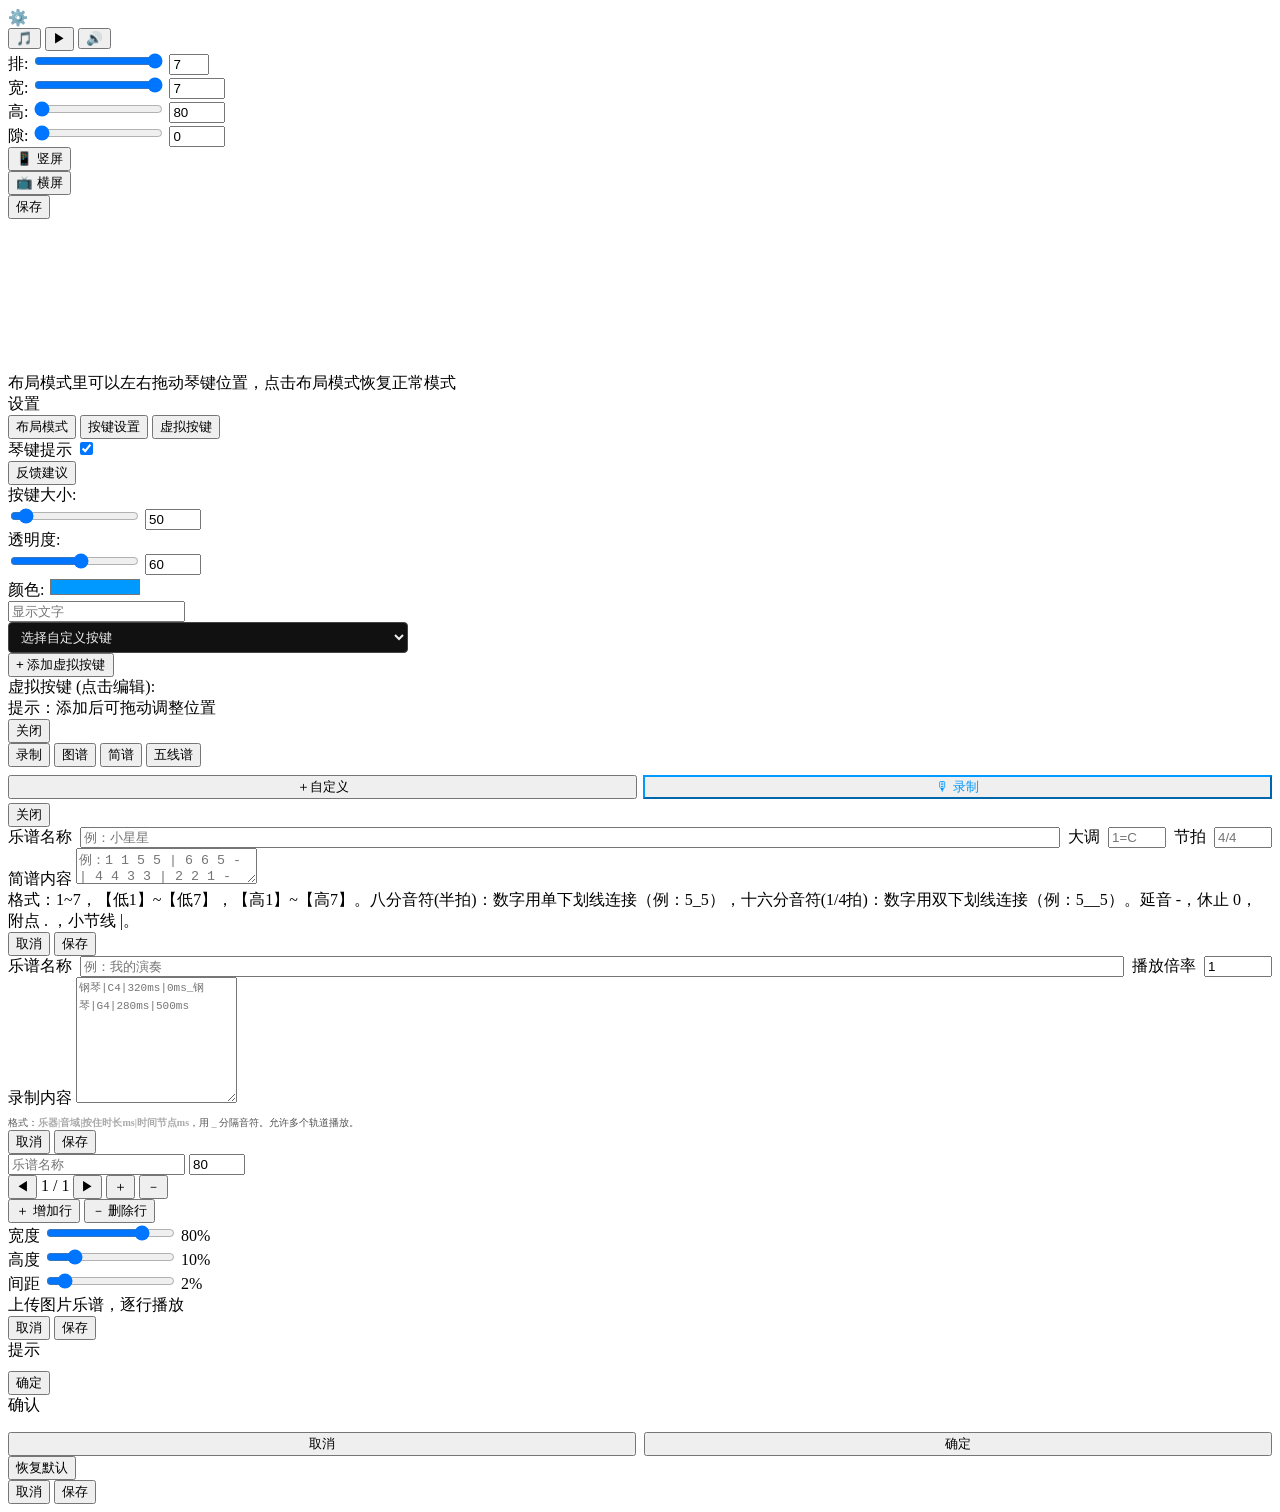
==== commit 464c104a: "index.html" ====
--- a/index.html
+++ b/index.html
@@ -4,566 +4,7 @@
 <meta charset="UTF-8">
 <meta name="viewport" content="width=device-width, initial-scale=1, maximum-scale=1, user-scalable=no">
 <title>全域乐器</title>
-<style>
-*{margin:0;padding:0;box-sizing:border-box;-webkit-tap-highlight-color:transparent;}
-body{background:#111;color:#fff;font-family:'PingFang SC','Hiragino Sans GB',Arial,sans-serif;height:100vh;display:flex;flex-direction:column;overflow:hidden;transition:none;}
-body.rotated-90{transform:rotate(90deg);transform-origin:center center;width:100vh;height:100vw;position:absolute;top:50%;left:50%;margin-left:-50vh;margin-top:-50vw;}
-body.rotated-180{transform:rotate(180deg);transform-origin:center center;}
-body.rotated-270{transform:rotate(270deg);transform-origin:center center;width:100vh;height:100vw;position:absolute;top:50%;left:50%;margin-left:-50vh;margin-top:-50vw;}
-body.rotated-90 .control, body.rotated-270 .control{width:100%;justify-content:space-between;flex-direction:row;}
-body.rotated-90 .setting-btn-wrap, body.rotated-270 .setting-btn-wrap{position:relative;flex-shrink:0;width:44px;height:52px;order:-1;}
-body.rotated-90 .user-center-wrap, body.rotated-270 .user-center-wrap{position:relative;flex-shrink:0;width:44px;height:52px;order:1;}
-body.rotated-90 .inst-scroll, body.rotated-270 .inst-scroll{flex:1;order:0;}
-body.rotated-90 .piano-container, body.rotated-270 .piano-container{width:100%;}
-body.rotated-90 .music-bar, body.rotated-270 .music-bar{width:100%;}
-body.rotated-90 #layoutToolbar, body.rotated-270 #layoutToolbar{width:100%;}
-body.landscape-mode{transform:rotate(90deg) translateZ(0);transform-origin:center center;width:100vh;height:100vw;position:absolute;top:50%;left:50%;margin-left:-50vh;margin-top:-50vw;backface-visibility:hidden;-webkit-backface-visibility:hidden;will-change:transform;}
-body.landscape-mode .modal{-webkit-font-smoothing:antialiased;-moz-osx-font-smoothing:grayscale;transform:translateZ(0);will-change:transform;}
-body.landscape-mode .control{width:52px;height:100%;flex-direction:column;position:fixed;left:0;top:0;border-right:1px solid #2a2a2a;border-bottom:none;padding:8px 0;z-index:30;justify-content:space-between;}
-body.landscape-mode .setting-btn-wrap{width:100%;height:44px;border-right:none;position:relative;flex-shrink:0;background:#1a1a1a;order:-1;}
-body.landscape-mode .user-center-wrap{width:100%;height:44px;position:relative;background:#1a1a1a;border-top:1px solid #2a2a2a;flex-shrink:0;order:1;}
-body.landscape-mode .inst-scroll{flex-direction:column;height:auto;width:100%;padding:8px 0;overflow-y:auto;overflow-x:hidden;flex:1;order:0;}
-body.landscape-mode .inst-scroll .btn{width:36px;height:36px;padding:0;font-size:11px;border-radius:8px;}
-body.landscape-mode .piano-container{width:100%;}
-body.landscape-mode .music-bar{width:calc(100% - 52px);margin-left:52px;}
-body.landscape-mode #layoutToolbar{width:calc(100% - 52px);margin-left:52px;margin-right:0;}
-body.landscape-mode .tupu-edit-modal{padding:10px;}
-body.landscape-mode .tupu-edit-nav{margin-bottom:10px;}
-body.landscape-mode .tupu-edit-content{flex-direction:row;}
-body.landscape-mode .tupu-edit-left{width:180px;max-height:100%;overflow-y:auto;padding-right:10px;}
-body.landscape-mode .tupu-edit-right{flex:1;min-height:0;}
-body.landscape-mode .tupu-edit-right .tupu-preview-wrap{height:100%;margin-bottom:0;}
-body.landscape-mode .tupu-edit-right .tupu-preview{height:100%;min-height:0;}
-body.landscape-mode .tupu-controls{display:none;}
-body.landscape-mode .tupu-preview{cursor:pointer;}
-
-body:not(.landscape-mode) .tupu-edit-modal.tupu-portrait-mode{padding:8px;}
-body:not(.landscape-mode) .tupu-edit-modal.tupu-portrait-mode .tupu-edit-nav{margin-bottom:8px;}
-body:not(.landscape-mode) .tupu-edit-modal.tupu-portrait-mode .tupu-edit-content{flex-direction:column;}
-body:not(.landscape-mode) .tupu-edit-modal.tupu-portrait-mode .tupu-edit-right{order:-1;flex:none;height:50%;}
-body:not(.landscape-mode) .tupu-edit-modal.tupu-portrait-mode .tupu-edit-right .tupu-preview-wrap{height:100%;margin-bottom:0;}
-body:not(.landscape-mode) .tupu-edit-modal.tupu-portrait-mode .tupu-edit-right .tupu-preview{height:100%;min-height:0;}
-body:not(.landscape-mode) .tupu-edit-modal.tupu-portrait-mode .tupu-edit-left{width:100%;flex:none;height:auto;max-height:35%;overflow-x:auto;overflow-y:hidden;display:flex;flex-direction:row;gap:12px;padding:8px 0;}
-body:not(.landscape-mode) .tupu-edit-modal.tupu-portrait-mode .tupu-edit-left>div{flex-shrink:0;min-width:160px;background:#1a1a1a;border-radius:8px;padding:10px;}
-body:not(.landscape-mode) .tupu-edit-modal.tupu-portrait-mode .tupu-settings,
-body:not(.landscape-mode) .tupu-edit-modal.tupu-portrait-mode .tupu-speed-setting,
-body:not(.landscape-mode) .tupu-edit-modal.tupu-portrait-mode .tupu-actions,
-body:not(.landscape-mode) .tupu-edit-modal.tupu-portrait-mode .tupu-global-controls,
-body:not(.landscape-mode) .tupu-edit-modal.tupu-portrait-mode .tupu-mask-props{margin-bottom:0;margin-top:0;}
-body:not(.landscape-mode) .tupu-edit-modal.tupu-portrait-mode .tupu-controls{display:none;}
-body:not(.landscape-mode) .tupu-edit-modal.tupu-portrait-mode .tupu-preview{cursor:pointer;}
-body.toolbar-rotated-90 .control{width:52px;height:100%;flex-direction:column;position:fixed;left:0;top:0;border-right:1px solid #2a2a2a;border-bottom:none;padding:8px 0;z-index:30;justify-content:space-between;}
-body.toolbar-rotated-180 .control{height:52px;width:100%;flex-direction:row;position:fixed;bottom:0;top:auto;left:0;border-top:1px solid #2a2a2a;border-right:1px solid #2a2a2a;padding:0 8px;z-index:30;}
-body.toolbar-rotated-270 .control{width:52px;height:100%;flex-direction:column;position:fixed;right:0;top:0;border-left:1px solid #2a2a2a;padding:8px 0;z-index:30;justify-content:space-between;}
-body.toolbar-rotated-90 .setting-btn-wrap, body.toolbar-rotated-270 .setting-btn-wrap{width:100%;height:44px;border-right:none;position:relative;flex-shrink:0;background:#1a1a1a;order:-1;}
-body.toolbar-rotated-180 .setting-btn-wrap{width:44px;height:100%;position:relative;left:0;background:#1a1a1a;border-bottom:none;border-right:1px solid #2a2a2a;order:-1;}
-body.toolbar-rotated-90 .user-center-wrap, body.toolbar-rotated-270 .user-center-wrap{width:100%;height:44px;position:relative;background:#1a1a1a;border-top:1px solid #2a2a2a;flex-shrink:0;order:1;}
-body.toolbar-rotated-180 .user-center-wrap{width:44px;height:100%;position:relative;right:0;background:#1a1a1a;border-left:1px solid #2a2a2a;order:1;}
-body.toolbar-rotated-90 .inst-scroll, body.toolbar-rotated-270 .inst-scroll{flex-direction:column;height:auto;width:100%;padding:8px 0;overflow-y:auto;overflow-x:hidden;flex:1;order:0;}
-body.toolbar-rotated-180 .inst-scroll{flex-direction:row;width:100%;padding:0 8px;height:52px;overflow-x:auto;flex:1;order:0;}
-body.toolbar-rotated-90 .inst-scroll .btn, body.toolbar-rotated-270 .inst-scroll .btn{width:36px;height:36px;padding:0;font-size:11px;border-radius:8px;}
-body.toolbar-rotated-180 .inst-scroll .btn{padding:7px 13px;font-size:13px;border-radius:20px;}
-.control{height:52px;display:flex;align-items:center;justify-content:space-between;flex-shrink:0;background:#1a1a1a;border-bottom:1px solid #2a2a2a;padding:0 8px;overflow:visible;white-space:nowrap;position:relative;}
-.setting-btn-wrap{width:44px;height:52px;display:flex;align-items:center;justify-content:center;flex-shrink:0;background:#1a1a1a;position:sticky;left:0;z-index:20;border-right:1px solid #2a2a2a;}
-.user-center-wrap{width:44px;height:52px;display:flex;align-items:center;justify-content:center;flex-shrink:0;background:#1a1a1a;position:sticky;right:0;z-index:20;border-left:1px solid #2a2a2a;}
-.inst-scroll{display:flex;align-items:center;gap:6px;flex:1;overflow-x:auto;padding:0 8px;height:52px;scrollbar-width:none;}
-.inst-scroll::-webkit-scrollbar{display:none;}
-.inst-fade-right{position:absolute;right:0;top:0;width:36px;height:52px;pointer-events:none;background:linear-gradient(to right,transparent,#1a1a1a);z-index:10;}
-.setting-btn{width:34px;height:34px;background:#222;border:1px solid #444;border-radius:8px;color:#fff;display:flex;align-items:center;justify-content:center;cursor:pointer;flex-shrink:0;}
-.setting-btn:active{transform:scale(0.92);background:#333;}
-.user-center-btn{width:34px;height:34px;background:#222;border:1px solid #444;border-radius:8px;color:#fff;display:flex;align-items:center;justify-content:center;cursor:pointer;flex-shrink:0;font-size:18px;}
-.user-center-btn:active{transform:scale(0.92);background:#333;}
-.control::-webkit-scrollbar{display:none;}
-.btn{padding:7px 13px;border-radius:20px;border:1px solid #444;background:transparent;color:#aaa;font-size:13px;cursor:pointer;touch-action:manipulation;transition:all 0.15s;flex-shrink:0;}
-.btn.active{background:#0099ff;border-color:#0099ff;color:#fff;}
-.music-bar{height:auto;min-height:48px;display:flex;align-items:flex-start;padding:0 8px;padding-bottom:10px;background:#181818;border-bottom:1px solid #2a2a2a;flex-shrink:0;gap:5px;overflow:visible;}
-.music-btn{font-size:15px;background:#222;border:1px solid #444;color:#fff;width:36px;height:34px;border-radius:8px;cursor:pointer;flex-shrink:0;touch-action:manipulation;transition:background 0.15s,transform 0.1s;display:flex;align-items:center;justify-content:center;align-self:flex-start;margin-top:7px;}
-.music-btn:active{background:#0099ff;transform:scale(0.92);}
-.score-wrap{flex:1;min-height:34px;height:var(--score-height,34px);position:relative;background:#1a1a1a;border-radius:6px;border:1px solid #2a2a2a;cursor:grab;user-select:none;overflow:hidden;display:flex;align-items:center;margin:7px 0;margin-bottom:0;}
-.score-wrap:active{cursor:grabbing;}
-#scoreCanvas{position:absolute;left:0;top:0;height:100% !important;pointer-events:none;}
-.play-btn{font-size:13px;background:#222;border:1px solid #444;color:#0099ff;width:32px;height:34px;border-radius:8px;cursor:pointer;flex-shrink:0;touch-action:manipulation;display:flex;align-items:center;justify-content:center;transition:all 0.15s;align-self:flex-start;margin-top:7px;}
-.play-btn:active{background:#0099ff33;transform:scale(0.92);}
-.auto-btn{font-size:15px;background:#222;border:1px solid #444;color:#555;width:32px;height:34px;border-radius:8px;cursor:pointer;flex-shrink:0;touch-action:manipulation;transition:all 0.15s;display:flex;align-items:center;justify-content:center;align-self:flex-start;margin-top:7px;}
-.auto-btn.on{color:#0099ff;} 
-.auto-btn:active{transform:scale(0.92);}
-
-:root {
-  --key-width-scale: 7;
-  --key-height: 140px;
-  --row-gap: 18px;
-  --octave-width: 100vw;
-}
-.piano-container{flex:1;overflow-y:auto;padding:0; -webkit-overflow-scrolling:touch;}
-body.toolbar-rotated-90 .piano-container{margin-left:56px;width:calc(100% - 56px);}
-body.toolbar-rotated-270 .piano-container{margin-right:56px;width:calc(100% - 56px);}
-body.toolbar-rotated-90 .music-bar{margin-left:56px;width:calc(100% - 56px);}
-body.toolbar-rotated-270 .music-bar{margin-right:56px;width:calc(100% - 56px);}
-body.toolbar-rotated-180 .piano-container{margin-bottom:52px;height:calc(100% - 52px);}
-body.toolbar-rotated-180 .music-bar{margin-bottom:52px;}
-.piano-container.horizontal{display:flex;flex-direction:column;overflow-x:hidden;overflow-y:auto;}
-.octave-row{display:flex;flex-direction:row;overflow:hidden;padding:10px 0;margin-bottom:var(--row-gap);border-bottom:1px solid #222;min-height:min-content;position:relative;}
-.octave-row-keys{display:flex;flex-direction:row;overflow-x:auto;flex:1;scrollbar-width:none;}
-.octave-row-keys::-webkit-scrollbar{display:none;}
-.row-ctrl-bar{flex-shrink:0;display:flex;flex-direction:column;justify-content:flex-start;gap:4px;padding:4px 6px;background:#1a1a1a;border-right:1px solid #333;z-index:15;width:78px;box-sizing:border-box;}
-.octave-row::-webkit-scrollbar{display:none;}
-.octave-group{flex-shrink:0;margin-right:0;width:var(--octave-width);max-width:none;}
-.octave-name{text-align:center;font-size:12px;color:#555;padding:5px 0;letter-spacing:1px;}
-.piano-row{display:flex;height:var(--key-height);position:relative;width:100%;}
-.key{flex:1;border-radius:0 0 6px 6px;position:relative;}
-.white{background:linear-gradient(to bottom,#f5f5f5,#fff);border:1px solid #bbb;box-shadow:0 2px 4px rgba(0,0,0,.3);}
-.black{position:absolute;width:8%;height:45%;background:linear-gradient(to bottom,#222,#000);z-index:10;border-radius:0 0 5px 5px;transform:translateX(-50%);box-shadow:2px 4px 8px rgba(0,0,0,.6);}
-.key.active{background:#444!important; border:1px solid #333; box-shadow:none;}
-.black.active{background:#222!important; border:1px solid #000; box-shadow:none;}
-.key.auto-hi{background:#555!important; border:1px solid #333; box-shadow:none;}
-.black.auto-hi{background:#111!important; border:1px solid #000; box-shadow:none;}
-
-#layoutToolbar {
-  display: none;
-  background: #222;
-  border-bottom: 1px solid #333;
-  padding: 6px 8px;
-  flex-direction: row;
-  align-items: center;
-  justify-content: space-between;
-  flex-wrap: wrap;
-  gap: 16px;
-  z-index: 100;
-  width: 100%;
-  flex-shrink: 0;
-}
-body.rotated-90 #layoutToolbar, body.rotated-270 #layoutToolbar{width:100%;margin-left:0;margin-right:0;}
-body.toolbar-rotated-90 #layoutToolbar {
-  margin-left: 56px;
-  width: calc(100% - 56px);
-}
-body.toolbar-rotated-270 #layoutToolbar {
-  margin-right: 56px;
-  width: calc(100% - 56px);
-}
-body.rotated-90.toolbar-rotated-90 #layoutToolbar, body.rotated-270.toolbar-rotated-90 #layoutToolbar{margin-left:56px;width:calc(100% - 56px);}
-body.rotated-90.toolbar-rotated-270 #layoutToolbar, body.rotated-270.toolbar-rotated-270 #layoutToolbar{margin-right:56px;width:calc(100% - 56px);}
-body.rotated-90.toolbar-rotated-180 #layoutToolbar, body.rotated-270.toolbar-rotated-180 #layoutToolbar{margin-left:0;margin-right:0;width:100%;}
-#layoutToolbar.active {
-  display: flex;
-}
-.toolbar-group {
-  display: flex;
-  align-items: center;
-  gap: 6px;
-  flex-shrink: 0;
-}
-.toolbar-group-layout {
-  flex: 1;
-  justify-content: flex-start;
-}
-.toolbar-group-rotate {
-  justify-content: center;
-}
-.toolbar-group-action {
-  justify-content: flex-end;
-}
-.toolbar-item {
-  display: flex;
-  align-items: center;
-  gap: 4px;
-  white-space: nowrap;
-  flex-shrink: 0;
-}
-.toolbar-label {
-  font-size: 11px;
-  color: #888;
-}
-.toolbar-slider {
-  width: 50px;
-  height: 3px;
-  background: #333;
-  border-radius: 2px;
-  appearance: none;
-  outline: none;
-}
-.toolbar-slider::-webkit-slider-thumb {
-  appearance: none;
-  width: 12px;
-  height: 12px;
-  background: #0099ff;
-  border-radius: 50%;
-  cursor: pointer;
-}
-.toolbar-input {
-  width: 32px;
-  background: #111;
-  border: 1px solid #444;
-  border-radius: 4px;
-  color: #fff;
-  font-size: 11px;
-  text-align: center;
-  padding: 2px 0;
-}
-.toolbar-btn-simple {
-  padding: 4px 12px;
-  font-size: 12px;
-  color: #fff;
-  border: none;
-  background: #444;
-  cursor: pointer;
-  border-radius: 4px;
-}
-.toolbar-btn-simple:active { background: #555; }
-.toolbar-btn-save { background: #0099ff; }
-.toolbar-btn-save:active { background: #0077cc; }
-
-.layout-mode-active .octave-group {
-  cursor: grab;
-  position: relative;
-  transition: transform 0.2s, box-shadow 0.2s;
-}
-.layout-mode-active .octave-group:active {
-  cursor: grabbing;
-  z-index: 10;
-  box-shadow: 0 0 20px rgba(0, 153, 255, 0.4);
-}
-.layout-mode-active .octave-group.dragging {
-  opacity: 0.6;
-  transform: scale(1.02);
-}
-
-.layout-drag-hint {
-  display: none;
-  position: absolute;
-  top: 50%;
-  left: 50%;
-  transform: translate(-50%, -50%);
-  color: rgba(255, 255, 255, 0.7);
-  font-size: 12px;
-  z-index: 10;
-  pointer-events: none;
-  white-space: nowrap;
-}
-.layout-mode-active .layout-drag-hint {
-  display: block;
-}
-
-.modal-overlay{display:none;position:fixed;inset:0;background:rgba(0,0,0,.4);z-index:1000;align-items:flex-start;justify-content:flex-start;padding:0 12px 12px 12px;}
-
-/* 移动端模态框适配 */
-@media (max-width: 768px) {
-  .modal-overlay{padding:0 8px 8px 8px;}
-  .modal{width:90%;max-width:340px;padding:15px;}
-  .modal h3{font-size:16px;}
-  .modal label{font-size:14px;}
-  .modal input[type="text"],.modal input[type="number"],.modal select,.modal textarea{font-size:14px;padding:8px 10px;}
-  .modal button{padding:10px 16px;font-size:14px;}
-  .modal-cancel{padding:10px 16px;font-size:14px;}
-  .add-btn{padding:12px 16px;font-size:14px;}
-  
-  /* 移动端虚拟按键弹窗适配 */
-  #virtualKeyOverlay .modal{
-    max-width:95%;
-    max-height:85vh;
-  }
-  .vk-setting-row label{font-size:14px;margin-bottom:6px;}
-  .vk-range-row input[type="range"]{height:24px;}
-  .vk-range-row input[type="number"]{width:60px;padding:6px 8px;font-size:14px;}
-  .vk-text-row input[type="text"]{padding:8px 12px;font-size:14px;}
-  .vk-text-row select{padding:8px 12px;font-size:14px;}
-  .vk-color-row input[type="color"]{width:60px;height:28px;}
-  .vk-add-btn{padding:10px 20px;font-size:14px;}
-  .vk-list-item{padding:10px;font-size:14px;display:flex;align-items:center;gap:10px;}
-  .vk-list-item .vk-item-toggle, .vk-list-item .vk-item-del{width:36px;height:36px;font-size:16px;}
-  .vk-hint{font-size:12px;}
-}
-.modal-overlay.show{display:flex;}
-.modal{background:#1e1e1e;border:1px solid #333;border-radius:12px;width:180px;padding:10px;box-shadow:0 10px 30px rgba(0,0,0,.5);animation:modalIn .15s ease;}
-
-.setting-menu{display:flex;flex-direction:column;gap:12px;}
-.setting-item{display:flex;flex-direction:column;gap:8px;}
-.setting-label{font-size:14px;color:#aaa;}
-.setting-row{display:flex;gap:10px;}
-.setting-btn-small{flex:1;padding:10px;background:#2a2a2a;border:1px solid #444;border-radius:8px;color:#eee;font-size:13px;cursor:pointer;text-align:center;}
-.setting-btn-small.active{background:#0099ff;border-color:#0099ff;color:#fff;}
-.setting-select{width:100%;padding:10px;background:#2a2a2a;border:1px solid #444;border-radius:8px;color:#eee;font-size:13px;}
-.setting-slider-wrap{display:flex;flex-direction:column;gap:4px;}
-.setting-slider{width:100%;height:4px;background:#333;border-radius:2px;appearance:none;outline:none;}
-.setting-slider::-webkit-slider-thumb{appearance:none;width:16px;height:16px;background:#0099ff;border-radius:50%;cursor:pointer;}
-.setting-value{font-size:11px;color:#666;text-align:right;}
-.modal-title{font-size:14px;font-weight:600;margin-bottom:10px;color:#888;padding-left:4px;flex-shrink:0;}
-.setting-list{display:flex;flex-direction:column;gap:4px;}
-.setting-btn-text{width:100%;padding:10px;text-align:left;background:transparent;border:none;color:#ddd;font-size:14px;cursor:pointer;border-radius:6px;transition:all 0.15s;}
-.setting-btn-text:active{background:rgba(255,255,255,0.05);}
-.setting-btn-text.active{color:#0099ff;font-weight:600;background:rgba(0,153,255,0.1);}
-.setting-row{display:flex;align-items:center;justify-content:space-between;padding:10px;width:100%;border-radius:6px;}
-.setting-label{color:#ddd;font-size:14px;text-align:left;}
-.setting-switch{position:relative;display:inline-block;width:44px;height:24px;flex-shrink:0;}
-.setting-switch input{opacity:0;width:0;height:0;}
-.setting-slider-round{position:absolute;cursor:pointer;top:0;left:0;right:0;bottom:0;background-color:#333;transition:0.3s;border-radius:24px;}
-.setting-slider-round:before{position:absolute;content:"";height:18px;width:18px;left:3px;bottom:3px;background-color:#fff;transition:0.3s;border-radius:50%;}
-.setting-switch input:checked + .setting-slider-round{background-color:#0099ff;}
-.setting-switch input:checked + .setting-slider-round:before{transform:translateX(20px);}
-@keyframes modalIn{from{opacity:0;transform:translate(-10px, -10px) scale(.95)}to{opacity:1;transform:none}}
-.song-list{display:flex;flex-direction:column;gap:12px;padding:8px 0;overflow-y:auto;flex:1;min-height:0;}
-.song-item{padding:0;background:#252525;border:1px solid #333;border-radius:14px;cursor:pointer;transition:all 0.2s;display:flex;flex-direction:row;align-items:stretch;position:relative;overflow:visible;min-height:70px;}
-.song-item:active{background:#2a2a2a;}
-.song-item.selected{border-color:#0099ff;background:rgba(0,153,255,0.12);}
-.song-info{flex:1;display:flex;flex-direction:column;gap:4px;min-width:0;padding:14px 16px;justify-content:center;overflow:hidden;border-radius:14px 0 0 14px;}
-.song-name{font-size:16px;color:#fff;font-weight:600;white-space:nowrap;overflow:hidden;text-overflow:ellipsis;}
-.song-item.tupu-item .song-info{justify-content:flex-start;padding-top:18px;padding-bottom:18px;}
-.song-item.tupu-item .song-name{font-size:19px;}
-.song-meta{font-size:12px;color:#999;display:flex;flex-direction:row;gap:12px;align-items:center;}
-.item-actions{display:flex;flex-direction:column;width:70px;border-left:1px solid #333;}
-.item-actions button{flex:1;background:#333;border:none;color:#eee;font-size:12px;cursor:pointer;white-space:nowrap;transition:all 0.15s;display:flex;align-items:center;justify-content:center;padding:0;}
-.item-actions button:active{background:#444;transform:scale(0.98);}
-.item-actions .edit-opt{border-bottom:1px solid #333;}
-.item-actions .del-opt{color:#ff5555;background:#3a2525;}
-.item-actions .del-opt:active{background:#4a2a2a;}
-
-.add-btn{margin-top:10px;width:100%;padding:12px;background:#1a1a1a;border:1px dashed #444;border-radius:10px;color:#666;font-size:15px;cursor:pointer;touch-action:manipulation;transition:all 0.15s;display:flex;align-items:center;justify-content:center;gap:6px;flex-shrink:0;}
-.add-btn:active,.add-btn:hover{border-color:#0099ff;color:#0099ff;}
-.modal-cancel{margin-top:10px;width:100%;padding:11px;background:#2a2a2a;border:1px solid #333;border-radius:10px;color:#888;font-size:15px;cursor:pointer;touch-action:manipulation;transition:all 0.15s;flex-shrink:0;}
-.modal-cancel:active{background:#333;color:#fff;}
-
-.song-modal{width:300px;max-width:95%;max-height:calc(100vh - 24px);display:flex;flex-direction:column;}
-.song-tabs{display:flex;gap:4px;margin-bottom:10px;border-bottom:1px solid #333;padding-bottom:8px;flex-shrink:0;}
-.song-tab{flex:1;padding:8px 4px;background:transparent;border:none;color:#888;font-size:13px;cursor:pointer;border-radius:6px;transition:all 0.15s;white-space:nowrap;}
-.song-tab:hover{background:#2a2a2a;}
-.song-tab.active{background:#0099ff;color:#fff;}
-.song-tab-content{flex:1;min-height:0;display:flex;flex-direction:column;overflow:hidden;}
-.coming-soon{text-align:center;color:#666;padding:40px 20px;font-size:14px;}
-.tupu-speed-setting{display:flex;align-items:center;gap:8px;padding:10px;background:#1a1a1a;border-radius:8px;margin-bottom:10px;}
-.tupu-speed-setting label{font-size:13px;color:#aaa;}
-.tupu-speed-setting input[type="range"]{flex:1;height:4px;}
-.tupu-speed-setting span{font-size:13px;color:#0099ff;min-width:40px;}
-.tupu-controls{display:flex;gap:8px;margin-bottom:10px;}
-.tupu-btn{flex:1;padding:10px;background:#2a2a2a;border:1px solid #444;border-radius:8px;color:#eee;font-size:13px;cursor:pointer;}
-.tupu-btn:hover{background:#333;}
-.tupu-btn:active{background:#0099ff;color:#fff;}
-.tupu-settings{background:#1a1a1a;border-radius:8px;padding:10px;margin-bottom:10px;}
-.tupu-settings .tupu-row{display:flex;align-items:center;gap:8px;margin-bottom:8px;}
-.tupu-settings .tupu-row:last-child{margin-bottom:0;}
-.tupu-settings label{font-size:12px;color:#aaa;min-width:70px;}
-.tupu-settings input[type="number"]{width:50px;padding:4px 6px;background:#111;border:1px solid #333;border-radius:4px;color:#eee;font-size:12px;}
-.tupu-settings input[type="range"]{flex:1;height:4px;}
-.tupu-settings span{font-size:12px;color:#0099ff;min-width:40px;}
-.tupu-preview-wrap{background:#111;border-radius:8px;overflow:hidden;margin-bottom:10px;}
-.tupu-preview{position:relative;width:100%;height:200px;overflow:hidden;background:#0a0a0a;}
-.tupu-placeholder{position:absolute;top:50%;left:50%;transform:translate(-50%,-50%);color:#444;font-size:13px;}
-.tupu-image{width:100%;height:100%;object-fit:contain;display:none;}
-.tupu-mask-container{position:absolute;left:0;top:0;width:100%;height:100%;pointer-events:none;}
-.tupu-mask{position:absolute;left:0;width:100%;background:rgba(0,0,0,0.7);pointer-events:auto;cursor:move;}
-.tupu-mask.active{background:rgba(0,153,255,0.3);border:1px solid #0099ff;}
-.tupu-mask-edge{position:absolute;cursor:ns-resize;}
-.tupu-mask-edge.top{top:-6px;left:0;width:100%;height:12px;cursor:ns-resize;}
-.tupu-mask-edge.bottom{bottom:-6px;left:0;width:100%;height:12px;cursor:ns-resize;}
-.tupu-mask-edge.left{left:-6px;top:0;width:12px;height:100%;cursor:ew-resize;}
-.tupu-mask-edge.right{right:-6px;top:0;width:12px;height:100%;cursor:ew-resize;}
-.tupu-global-controls{background:#1a1a1a;border-radius:8px;padding:10px;margin-bottom:10px;}
-.tupu-global-controls h4{font-size:11px;color:#666;margin:0 0 8px 0;text-transform:uppercase;letter-spacing:0.5px;}
-.tupu-global-row{display:flex;align-items:center;gap:6px;margin-bottom:7px;}
-.tupu-global-row:last-child{margin-bottom:0;}
-.tupu-global-row label{font-size:11px;color:#888;min-width:32px;}
-.tupu-global-row input[type="range"]{flex:1;height:3px;}
-.tupu-global-row span{font-size:11px;color:#0099ff;min-width:32px;text-align:right;}
-.tupu-mask-props{background:#1a1a1a;border-radius:8px;padding:10px;margin-top:10px;}
-.tupu-mask-props h4{font-size:12px;color:#0099ff;margin:0 0 10px 0;}
-.tupu-prop-row{display:flex;align-items:center;gap:6px;margin-bottom:6px;}
-.tupu-prop-row:last-child{margin-bottom:0;}
-.tupu-prop-row label{font-size:11px;color:#888;min-width:32px;}
-.tupu-prop-row input[type="number"]{flex:1;background:#2a2a2a;border:1px solid #444;border-radius:4px;color:#fff;font-size:11px;padding:4px 6px;text-align:right;}
-.tupu-prop-row span{font-size:11px;color:#666;}
-.tupu-btn-small{flex:1;padding:8px;background:#2a2a2a;border:1px solid #444;border-radius:6px;color:#aaa;font-size:12px;cursor:pointer;}
-.tupu-btn-small:hover{background:#333;color:#fff;}
-
-.tupu-edit-modal{padding:15px;}
-.tupu-edit-nav{display:flex;align-items:center;justify-content:center;gap:10px;margin-bottom:15px;flex-shrink:0;}
-.tupu-nav-btn{background:#2a2a2a;color:#888;border:1px solid #333;border-radius:8px;padding:8px 14px;font-size:18px;cursor:pointer;line-height:1;}
-.tupu-nav-btn:hover{background:#333;color:#fff;}
-.tupu-nav-btn:disabled{opacity:0.4;cursor:not-allowed;}
-.tupu-action-btn{background:#2a2a2a;color:#888;border:1px solid #333;border-radius:8px;padding:8px 14px;font-size:20px;cursor:pointer;line-height:1;}
-.tupu-action-btn:hover{background:#333;color:#fff;}
-.tupu-delete-btn{background:#aa2222;color:#fff;border:none;}
-.tupu-delete-btn:hover{background:#cc3333;}
-#tupuNavInfo{color:#888;font-size:13px;min-width:60px;text-align:center;}
-.tupu-edit-content{display:flex;flex:1;gap:15px;min-height:0;}
-.tupu-edit-left{width:200px;flex-shrink:0;display:flex;flex-direction:column;gap:10px;overflow-y:auto;}
-.tupu-edit-right{flex:1;display:flex;flex-direction:column;min-height:0;}
-.tupu-edit-right .tupu-preview-wrap{flex:1;display:flex;flex-direction:column;min-height:0;}
-.tupu-edit-right .tupu-preview{flex:1;min-height:300px;}
-
-.edit-overlay{display:none;position:fixed;inset:0;background:rgba(0,0,0,.95);z-index:1100;flex-direction:column;}
-.edit-overlay.show{display:flex;}
-.edit-modal{background:#1e1e1e;border:1px solid #333;border-radius:0;width:100%;height:100%;padding:20px;box-shadow:none;display:flex;flex-direction:column;}
-.edit-modal h3{font-size:16px;color:#fff;margin-bottom:14px;text-align:center;flex-shrink:0;}
-.edit-modal label{display:block;font-size:12px;color:#888;margin-bottom:4px;margin-top:10px;}
-.edit-modal .grid-2{display:grid;grid-template-columns:1fr 1fr;gap:8px;}
-.edit-modal input,.edit-modal textarea{width:100%;background:#111;border:1px solid #444;border-radius:8px;color:#eee;padding:9px 12px;font-size:13px;font-family:inherit;resize:vertical;}
-.edit-modal textarea{flex:1;min-height:200px;line-height:1.6;}
-.hint{font-size:11px;color:#555;margin-top:6px;line-height:1.6;}
-.edit-modal .row{display:flex;gap:8px;margin-top:14px;flex-shrink:0;}
-.edit-modal .row button{flex:1;padding:11px;border-radius:9px;border:none;font-size:14px;cursor:pointer;touch-action:manipulation;}
-.ok-btn{background:#0099ff;color:#fff;}
-.cancel-btn{background:#2a2a2a;color:#888;border:1px solid #333!important;}
-
-#keybindingOverlay{display:none;position:fixed;inset:0;background:rgba(0,0,0,.75);z-index:1200;align-items:center;justify-content:center;padding:16px;}
-#keybindingOverlay.show{display:flex;}
-.keybinding-modal{width:820px;max-width:100%;max-height:86vh;background:#181818;border-radius:16px;border:1px solid #333;box-shadow:0 24px 80px rgba(0,0,0,.9);display:flex;flex-direction:column;padding:18px 20px 16px;}
-@media(max-width:600px){
-  #keybindingOverlay{padding:0;}
-  .keybinding-modal{width:100%;height:100%;max-height:100%;max-width:100%;border-radius:0;border:none;box-shadow:none;padding:12px;}
-}
-.keybinding-header{display:flex;align-items:center;justify-content:space-between;margin-bottom:14px;}
-.keybinding-title{font-size:16px;color:#fff;font-weight:600;}
-.keybinding-body{flex:1;overflow:auto;padding-right:6px;}
-.kb-section-title{font-size:13px;color:#9aa3b3;margin:14px 0 8px;border-left:3px solid #0099ff;padding-left:8px;}
-.kb-row{display:flex;align-items:center;gap:6px;margin-bottom:4px;}
-.kb-row-label{width:60px;font-size:12px;color:#bbb;flex-shrink:0;text-align:left;}
-.kb-key-list{flex:1;display:flex;flex-wrap:nowrap;gap:4px;overflow-x:auto;}
-.kb-key-list::-webkit-scrollbar{height:4px;}
-.kb-key-list::-webkit-scrollbar-thumb{background:#333;border-radius:2px;}
-.kb-scale-columns{display:flex;gap:12px;margin-top:4px;}
-.kb-scale-col{flex:1;min-width:0;}
-.kb-scale-col-title{font-size:12px;color:#888;margin-bottom:6px;}
-.kb-key-chip{min-width:56px;height:26px;border-radius:6px;border:1px solid #444;background:#222;color:#e5e5e5;font-size:12px;cursor:pointer;padding:0 6px;white-space:nowrap;outline:none;}
-.kb-key-chip.empty{color:#555;border-style:dashed;}
-.kb-key-chip.capturing{border-color:#0099ff;background:#003355;color:#fff;box-shadow:0 0 0 1px #0099ff;}
-.kb-key-chip.capture-mode{cursor:pointer;}
-.kb-key-chip.capture-mode:focus{border-color:#0099ff;}
-.kb-key-chip.input-mode{border-color:#ff9900;background:#332200;cursor:text;}
-.kb-key-chip.input-mode:focus{border-color:#ff9900;box-shadow:0 0 0 1px #ff9900;}
-.kb-mode-btn{width:24px;height:24px;border-radius:4px;border:1px solid #555;background:#2a2a2a;color:#aaa;font-size:12px;cursor:pointer;display:flex;align-items:center;justify-content:center;}
-.kb-mode-btn:hover{border-color:#0099ff;color:#0099ff;}
-.kb-mode-btn:active{background:#333;}
-.kb-key-chip-remove{position:absolute;right:4px;top:2px;font-size:11px;color:#777;cursor:pointer;}
-.kb-key-chip-remove:hover{color:#fff;}
-.kb-add-key-btn{width:26px;height:26px;border-radius:6px;border:1px dashed #555;background:#202020;color:#999;font-size:16px;line-height:1;cursor:pointer;display:flex;align-items:center;justify-content:center;}
-.kb-add-key-btn:hover{border-color:#0099ff;color:#0099ff;}
-.keybinding-footer{display:flex;align-items:center;gap:10px;margin-top:16px;}
-.keybinding-footer .cancel-btn{padding:10px 20px;font-size:14px;border-radius:8px;}
-.keybinding-footer .ok-btn{padding:10px 20px;font-size:14px;border-radius:8px;}
-.kb-extra-wrap{padding-top:10px;}
-.kb-extra-header{display:flex;align-items:center;justify-content:space-between;margin-bottom:10px;}
-.kb-extra-btn{width:26px;height:26px;border-radius:6px;border:1px dashed #555;background:#202020;color:#999;font-size:16px;line-height:1;cursor:pointer;display:flex;align-items:center;justify-content:center;}
-.kb-extra-btn:hover{border-color:#0099ff;color:#0099ff;}
-.kb-extra-row{display:flex;align-items:center;gap:8px;margin-bottom:8px;padding:8px;background:#1a1a1a;border-radius:8px;border:1px solid #2a2a2a;}
-.kb-extra-select{width:auto;min-width:110px;padding:6px 10px;border-radius:6px;border:1px solid #444;background:#111;color:#eee;font-size:12px;flex-shrink:0;}
-.kb-extra-remove{width:28px;height:28px;border-radius:6px;border:1px solid #444;background:#2a2a2a;color:#ccc;font-size:16px;line-height:1;cursor:pointer;flex-shrink:0;}
-.kb-extra-remove:hover{background:#3a3a3a;color:#fff;}
-.kb-chord-row{display:flex;align-items:center;gap:8px;margin-bottom:8px;}
-.kb-chord-box{flex:1;display:flex;align-items:center;gap:8px;padding:8px;background:#1a1a1a;border-radius:8px;border:1px solid #2a2a2a;}
-.kb-chord-notes{display:flex;flex-direction:column;gap:4px;}
-.kb-chord-note-row{display:flex;align-items:center;gap:4px;}
-.kb-chord-shortcut{display:flex;align-items:center;gap:4px;margin-left:auto;padding-left:8px;border-left:1px solid #333;}
-.kb-add-key-btn{width:26px;height:26px;border-radius:6px;border:1px dashed #555;background:#202020;color:#999;font-size:16px;line-height:1;cursor:pointer;display:flex;align-items:center;justify-content:center;}
-.kb-add-key-btn:hover{border-color:#0099ff;color:#0099ff;}
-.kb-remove-key-btn{width:26px;height:26px;border-radius:6px;border:1px solid #444;background:#2a2a2a;color:#ccc;font-size:14px;line-height:1;cursor:pointer;display:flex;align-items:center;justify-content:center;}
-.kb-remove-key-btn:hover{background:#3a3a3a;color:#fff;}
-
-@media (max-width:600px){
-  .keybinding-modal{width:100%;max-width:100%;max-height:100vh;height:100vh;border-radius:0;border-left:none;border-right:none;padding:14px 10px 10px;}
-  .keybinding-header{margin-bottom:10px;}
-  .keybinding-body{padding-right:0;}
-  .kb-section-title{margin:10px 0 6px;}
-  .kb-scale-columns{flex-direction:column;gap:8px;}
-  .kb-row-label{width:70px;font-size:11px;}
-  .kb-key-chip{min-width:52px;height:24px;font-size:11px;}
-  .kb-add-key-btn{width:24px;height:24px;font-size:14px;}
-  .kb-remove-key-btn{width:24px;height:24px;font-size:12px;}
-  .kb-extra-row{grid-template-columns:1.2fr 2.1fr 34px;}
-}
-.vk-settings{padding:10px 0;}
-
-/* 移动端虚拟按键弹窗适配 */
-@media (max-width: 768px) {
-  .vk-setting-row label{font-size:14px;margin-bottom:6px;}
-  .vk-range-row input[type="range"]{height:24px;}
-  .vk-range-row input[type="number"]{width:60px;padding:6px 8px;font-size:14px;}
-  .vk-text-row input[type="text"]{padding:8px 12px;font-size:14px;}
-  .vk-text-row select{padding:8px 12px;font-size:14px;}
-  .vk-color-row input[type="color"]{width:60px;height:28px;}
-  .vk-add-btn{padding:10px 20px;font-size:14px;}
-  .vk-list-item{padding:8px;font-size:13px;}
-  .vk-list-item .vk-item-del{width:28px;height:28px;}
-  .vk-hint{font-size:12px;}
-}
-.vk-setting-row{margin-bottom:10px;}
-.vk-setting-row label{display:block;font-size:13px;margin-bottom:4px;}
-.vk-color-row{display:flex;align-items:center;gap:8px;}
-.vk-color-row label{display:inline;margin-bottom:0;}
-.vk-range-row{display:flex;align-items:center;gap:6px;}
-.vk-range-row input[type="range"]{flex:1;min-width:0;}
-.vk-range-row input[type="number"]{width:50px;padding:4px 6px;border-radius:4px;border:1px solid #444;background:#111;color:#eee;font-size:13px;text-align:center;-moz-appearance:textfield;}
-.vk-range-row input[type="number"]::-webkit-inner-spin-button,.vk-range-row input[type="number"]::-webkit-outer-spin-button{-webkit-appearance:none;margin:0;}
-.vk-text-row{display:flex;align-items:center;gap:4px;}
-.vk-text-row input[type="text"]{flex:1;min-width:0;padding:6px 10px;border-radius:6px;border:1px solid #444;background:#111;color:#eee;font-size:13px;box-sizing:border-box;}
-.vk-btn-row{text-align:center;margin-top:12px;}
-.vk-add-btn{padding:8px 16px;border-radius:8px;border:1px dashed #555;background:#202020;color:#0099ff;font-size:13px;cursor:pointer;}
-.vk-add-btn:hover{border-color:#0099ff;background:#0099ff22;}
-.vk-list-title{font-size:13px;color:#aaa;margin:10px 0 6px;border-top:1px solid #333;padding-top:10px;}
-.vk-list{max-height:150px;overflow-y:auto;}
-.vk-list-item{display:flex;align-items:center;gap:8px;padding:6px;background:#1a1a1a;border-radius:6px;margin-bottom:4px;font-size:12px;}
-.vk-list-item .vk-item-text{flex:1;}
-.vk-list-item .vk-item-del{background:#333;border:none;color:#aaa;width:24px;height:24px;border-radius:4px;cursor:pointer;}
-
-.user-profile-overlay{display:none;position:fixed;inset:0;background:#111;z-index:2000;flex-direction:column;align-items:center;justify-content:center;}
-.user-profile-overlay.show{display:flex;}
-.user-profile{text-align:center;padding:20px;}
-.user-avatar{width:120px;height:120px;border-radius:50%;background:#222;border:2px solid #444;margin-bottom:20px;display:flex;align-items:center;justify-content:center;font-size:48px;color:#fff;}
-.user-name{font-size:24px;color:#fff;margin-bottom:10px;}
-.user-level{font-size:16px;color:#888;margin-bottom:30px;}
-.user-stats{display:flex;gap:40px;margin-bottom:40px;}
-.stat-item{text-align:center;}
-.stat-value{font-size:24px;color:#0099ff;font-weight:600;}
-.stat-label{font-size:14px;color:#888;margin-top:5px;}
-.profile-actions{display:flex;gap:15px;}
-.profile-btn{padding:12px 24px;background:#222;border:1px solid #444;border-radius:8px;color:#fff;font-size:16px;cursor:pointer;transition:all 0.15s;}
-.profile-btn:active{background:#0099ff;border-color:#0099ff;transform:scale(0.95);}
-.vk-list-item .vk-item-del:hover{background:#ff4444;color:#fff;}
-.vk-list-item.editing{border:2px solid #0099ff;box-shadow:0 0 10px rgba(0,153,255,0.5);}
-.vk-hint{font-size:11px;color:#666;margin:8px 0;}
-.virtual-key{position:fixed;border-radius:50%;color:#fff;display:flex;align-items:center;justify-content:center;font-size:14px;font-weight:bold;cursor:pointer;user-select:none;z-index:1000;transition:transform 0.1s;text-shadow:0 1px 2px rgba(0,0,0,0.5);background:transparent;--vk-bg:rgba(0,153,255,0.6);}
-.virtual-key::before{content:'';position:absolute;inset:0;border-radius:50%;filter:blur(8px);background:var(--vk-bg);z-index:-1;}
-.virtual-key.dragging{opacity:0.8;}
-#recFloatBtn{position:fixed;z-index:2000;width:64px;height:64px;border-radius:50%;border:none;cursor:pointer;user-select:none;touch-action:none;display:flex;flex-direction:column;align-items:center;justify-content:center;gap:2px;font-weight:600;color:#fff;box-shadow:0 4px 20px rgba(0,0,0,.6);}
-#recFloatBtn.idle{background:radial-gradient(circle at 35% 35%,rgba(255,255,255,.2),transparent 60%),rgba(0,153,255,.8);}
-#recFloatBtn.recording{background:radial-gradient(circle at 35% 35%,rgba(255,255,255,.2),transparent 60%),rgba(210,40,40,.9);animation:recPulse 1s ease-in-out infinite;}
-#recFloatBtn:active{transform:scale(.92);}
-#recFloatBtn .ri{font-size:22px;line-height:1;}
-#recFloatBtn .rl{font-size:9px;letter-spacing:.5px;opacity:.9;}
-@keyframes recPulse{0%,100%{box-shadow:0 4px 20px rgba(210,40,40,.5),0 0 0 0 rgba(210,40,40,.4);}50%{box-shadow:0 4px 20px rgba(210,40,40,.8),0 0 0 10px rgba(210,40,40,0);}}
-.rec-item{display:flex;align-items:center;gap:10px;padding:10px 14px;background:#252525;border:1px solid #333;border-radius:10px;cursor:pointer;min-height:52px;}
-.rec-item:active{background:#2a2a2a;}
-.rec-item.selected{border-color:#0099ff;}
-.rec-item-info{flex:1;min-width:0;}
-.rec-item-name{font-size:15px;color:#fff;font-weight:600;white-space:nowrap;overflow:hidden;text-overflow:ellipsis;}
-.rec-item-meta{font-size:11px;color:#666;margin-top:2px;}
-.rec-item-acts{display:flex;gap:6px;flex-shrink:0;}
-.rec-item-acts button{background:#333;border:none;color:#aaa;width:28px;height:28px;border-radius:6px;cursor:pointer;font-size:13px;}
-.rec-item-acts button:active{background:#0099ff;color:#fff;}
-</style>
-
-<style>
-/* ==== SCORE PANEL RESIZE + AUTO LAYOUT ==== */
-.score-wrap{
-  min-height:34px !important;
-  height:var(--score-height,34px);
-  position:relative;
-}
-#scoreCanvas{
-  height:100% !important;
-}
-.score-resize-bar{
-  position:absolute;
-  left:0;
-  right:0;
-  bottom:0;
-  height:8px;
-  cursor:ns-resize;
-  z-index:10;
-  background:linear-gradient(to bottom, transparent 0%, rgba(0,153,255,0.3) 100%);
-}
-.score-resize-bar:hover{
-  background:linear-gradient(to bottom, transparent 0%, rgba(0,153,255,0.6) 100%);
-}
-</style>
+<link rel="stylesheet" href="style.css">
 
 </head>
 <body>
@@ -571,38 +12,12 @@
 <div class="control">
   <div class="setting-btn-wrap">
     <div class="setting-btn" id="mainSettingBtn">⚙️</div>
+    <button class="music-btn" id="musicBtn">🎵</button>
+    <button class="play-btn" id="playBtn">▶</button>
+    <button class="auto-btn" id="autoBtn">🔊</button>
   </div>
   <div class="inst-scroll" id="instScroll"></div>
   <div class="inst-fade-right"></div>
-  <div class="user-center-wrap">
-    <div class="user-center-btn" id="userCenterBtn">👤</div>
-  </div>
-</div>
-
-<div class="user-profile-overlay" id="userProfileOverlay">
-  <div class="user-profile">
-    <div class="user-avatar">👤</div>
-    <div class="user-name">用户</div>
-    <div class="user-level">Lv.1</div>
-    <div class="user-stats">
-      <div class="stat-item">
-        <div class="stat-value">0</div>
-        <div class="stat-label">演奏次数</div>
-      </div>
-      <div class="stat-item">
-        <div class="stat-value">0</div>
-        <div class="stat-label">收藏曲目</div>
-      </div>
-      <div class="stat-item">
-        <div class="stat-value">0</div>
-        <div class="stat-label">成就</div>
-      </div>
-    </div>
-    <div class="profile-actions">
-      <button class="profile-btn" id="closeProfileBtn">关闭</button>
-      <button class="profile-btn">编辑资料</button>
-    </div>
-  </div>
 </div>
 
 <div id="layoutToolbar">
@@ -619,13 +34,13 @@
     </div>
     <div class="toolbar-item">
       <span class="toolbar-label">高:</span>
-      <input type="range" class="toolbar-slider" id="sliderHeight" min="80" max="300" step="10" value="140">
-      <input type="number" class="toolbar-input" id="inputHeight" min="80" max="300" value="140">
+      <input type="range" class="toolbar-slider" id="sliderHeight" min="80" max="300" step="10" value="80">
+      <input type="number" class="toolbar-input" id="inputHeight" min="80" max="300" value="80">
     </div>
     <div class="toolbar-item">
       <span class="toolbar-label">隙:</span>
-      <input type="range" class="toolbar-slider" id="sliderGap" min="0" max="100" step="2" value="18">
-      <input type="number" class="toolbar-input" id="inputGap" min="0" max="100" value="18">
+      <input type="range" class="toolbar-slider" id="sliderGap" min="0" max="100" step="2" value="0">
+      <input type="number" class="toolbar-input" id="inputGap" min="0" max="100" value="0">
     </div>
   </div>
   <div class="toolbar-group toolbar-group-rotate">
@@ -638,26 +53,23 @@
   </div>
   <div class="toolbar-group toolbar-group-action">
     <div class="toolbar-item">
-      <button class="toolbar-btn-simple" id="btnResetLayout">默认</button>
-    </div>
-    <div class="toolbar-item">
       <button class="toolbar-btn-simple toolbar-btn-save" id="btnSaveLayout">保存</button>
     </div>
   </div>
 </div>
 
 <div class="music-bar">
-  <button class="music-btn" id="musicBtn">🎵</button>
   <div class="score-wrap" id="scoreWrap">
     <canvas id="scoreBgCanvas" style="position:absolute;left:0;top:0;width:100%;height:100%;pointer-events:none;z-index:0;"></canvas>
     <canvas id="scoreCanvas" style="z-index:1;"></canvas>
+    <canvas id="scoreOverlayCanvas" style="position:absolute;left:0;top:0;width:100%;height:100%;pointer-events:none;z-index:2;"></canvas>
     <div class="layout-drag-hint" id="layoutDragHint">布局模式里可以左右拖动琴键位置，点击布局模式恢复正常模式</div>
   </div>
-  <button class="play-btn" id="playBtn">▶</button>
-  <button class="auto-btn" id="autoBtn">🔊</button>
-</div>
-
-<div class="piano-container" id="container">
+</div>
+
+<div class="piano-wrap">
+  <div class="piano-container" id="container">
+  </div>
 </div>
 
 <div class="modal-overlay" id="settingOverlay">
@@ -730,26 +142,26 @@
 
 <div class="modal-overlay" id="modalOverlay">
   <div class="modal song-modal">
-    <div class="song-tabs">
-      <button class="song-tab active" data-tab="tupu">图谱</button>
-      <button class="song-tab" data-tab="record">录制</button>
+    <div class="song-tabs" id="songTabsContainer">
+      <button class="song-tab active" data-tab="record">录制</button>
+      <button class="song-tab" data-tab="tupu">图谱</button>
       <button class="song-tab" data-tab="jianpu">简谱</button>
       <button class="song-tab" data-tab="staff">五线谱</button>
     </div>
-    <div class="song-tab-content" id="tupuContent">
-      <div class="modal-title" style="font-size:12px;color:#666;font-weight:normal;">提示：<br>上传图片图谱，逐行播放</div>
-      <div class="song-list" id="tupuList"></div>
-      <button class="add-btn" id="addTupuBtn">&#65291;自定义</button>
-    </div>
-    <div class="song-tab-content" id="recordContent" style="display:none;flex-direction:column;gap:8px;padding:4px 0;">
+    <div class="song-tab-content" id="recordContent" style="flex-direction:column;gap:8px;padding:4px 0;">
       <div class="song-list" id="recordList"></div>
       <div style="display:flex;gap:6px;margin-top:4px;">
         <button class="add-btn" id="addRecBtn" style="flex:1;margin-top:0;">&#65291;自定义</button>
         <button class="add-btn" id="startRecordBtn" style="flex:1;margin-top:0;border-color:#0099ff;color:#0099ff;">&#127897; 录制</button>
       </div>
     </div>
+    <div class="song-tab-content" id="tupuContent" style="display:none;">
+      <div class="modal-title" style="font-size:12px;color:#666;font-weight:normal;white-space:nowrap;">提示：上传图片图谱，逐行播放</div>
+      <div class="song-list" id="tupuList"></div>
+      <button class="add-btn" id="addTupuBtn">&#65291;自定义</button>
+    </div>
     <div class="song-tab-content" id="jianpuContent" style="display:none;">
-      <div class="modal-title" style="font-size:12px;color:#666;font-weight:normal;">提示：<br>挪动滚动栏，进入跟弹模式</div>
+      <div class="modal-title" style="font-size:12px;color:#666;font-weight:normal;white-space:nowrap;">提示：挪动滚动栏，进入跟弹模式</div>
       <div class="song-list" id="songList"></div>
       <button class="add-btn" id="addSongBtn">&#65291;自定义</button>
     </div>
@@ -762,20 +174,15 @@
 
 <div class="edit-overlay" id="editOverlay">
   <div class="edit-modal">
-    <h3 id="editTitle">编辑简谱</h3>
-    <label>歌曲名称</label>
-    <input type="text" id="editName" placeholder="例：小星星">
-    <div class="grid-2">
-        <div>
-            <label>大调</label>
-            <input type="text" id="editKeySig" placeholder="1=C">
-        </div>
-        <div>
-            <label>节拍 (影响速度)</label>
-            <input type="text" id="editTimeSig" placeholder="4/4">
-        </div>
-    </div>
-    <label>简谱内容</label>
+    <div style="display:flex;align-items:center;gap:8px;">
+      <label style="white-space:nowrap;">乐谱名称</label>
+      <input type="text" id="editName" placeholder="例：小星星" style="flex:1;">
+      <label style="white-space:nowrap;">大调</label>
+      <input type="text" id="editKeySig" placeholder="1=C" style="width:50px;">
+      <label style="white-space:nowrap;">节拍</label>
+      <input type="text" id="editTimeSig" placeholder="4/4" style="width:50px;">
+    </div>
+    <label style="margin-top:12px;">简谱内容</label>
     <textarea id="editScore" placeholder="例：1 1 5 5 | 6 6 5 - | 4 4 3 3 | 2 2 1 -"></textarea>
     <div class="hint">
       格式：1~7，【低1】~【低7】，【高1】~【高7】。八分音符(半拍)：数字用单下划线连接（例：5_5），十六分音符(1/4拍)：数字用双下划线连接（例：5__5）。延音 -，休止 0，附点 . ，小节线 |。
@@ -790,18 +197,17 @@
 <!-- 录制保存/编辑弹窗 -->
 <div class="edit-overlay" id="recEditOverlay">
   <div class="edit-modal" style="max-height:100vh;overflow-y:auto;">
-    <h3 id="recEditTitle">保存录制</h3>
-    <label>曲目名称</label>
-    <input type="text" id="recEditName" placeholder="例：我的演奏">
+    <div style="display:flex;align-items:center;gap:8px;">
+      <label style="white-space:nowrap;">乐谱名称</label>
+      <input type="text" id="recEditName" placeholder="例：我的演奏" style="flex:1;">
+      <label style="white-space:nowrap;">播放倍率</label>
+      <input type="number" id="recEditSpeed" value="1" min="0.25" max="4" step="0.25" style="width:60px;">
+    </div>
     <label style="margin-top:12px;">录制内容</label>
     <textarea id="recEditScore" style="min-height:120px;font-size:11px;line-height:1.6;font-family:monospace;" placeholder="钢琴|C4|320ms|0ms_钢琴|G4|280ms|500ms"></textarea>
     <div style="font-size:10px;color:#555;margin-top:6px;line-height:1.5;">
-      格式：<b style="color:#aaa">乐器|音域|按住时长ms|时间节点ms</b>，用 <b style="color:#aaa">_</b> 分隔音符。<br>
-      多轨道：每行一个轨道，播放时所有轨道同时从头开始，实现多乐器合奏效果。<br>
-      时间节点为该音符相对于本轨道起点的绝对毫秒时刻，同一时刻的多个音可同时触发。
-    </div>
-    <label style="margin-top:12px;">播放速度倍率</label>
-    <input type="number" id="recEditSpeed" value="1" min="0.25" max="4" step="0.25" style="width:80px;">
+      格式：<b style="color:#aaa">乐器|音域|按住时长ms|时间节点ms</b>，用 <b style="color:#aaa">_</b> 分隔音符。允许多个轨道播放。
+    </div>
     <div class="row">
       <button class="cancel-btn" id="recEditCancel">取消</button>
       <button class="ok-btn" id="recEditOk">保存</button>
@@ -811,79 +217,68 @@
 
 <div class="edit-overlay" id="tupuEditOverlay">
   <div class="edit-modal tupu-edit-modal">
-    <div class="tupu-edit-nav">
-      <button class="tupu-nav-btn" id="tupuPrevBtn">◀</button>
-      <span id="tupuNavInfo">1 / 1</span>
-      <button class="tupu-nav-btn" id="tupuNextBtn">▶</button>
-      <button class="tupu-action-btn" id="tupuAddBtn">＋</button>
-      <button class="tupu-action-btn tupu-delete-btn" id="tupuDeleteBtn">－</button>
-    </div>
     <div class="tupu-edit-content">
       <div class="tupu-edit-left">
-        <div class="tupu-settings">
-          <div class="tupu-row">
-            <label>名称：</label>
-            <input type="text" id="tupuName" placeholder="例：小星星">
+        <div class="tupu-edit-left-row">
+          <div class="tupu-left-col">
+            <div class="tupu-top-row">
+              <input type="text" id="tupuName" placeholder="乐谱名称" class="tupu-name-input" maxlength="8">
+              <input type="number" id="tupuSpeed" min="30" max="240" step="1" value="80" placeholder="速度BPM" class="tupu-speed-input" maxlength="4">
+            </div>
+            <div class="tupu-page-nav">
+              <button class="tupu-nav-btn" id="tupuPrevBtn">◀</button>
+              <span id="tupuNavInfo">1 / 1</span>
+              <button class="tupu-nav-btn" id="tupuNextBtn">▶</button>
+              <button class="tupu-action-btn" id="tupuAddBtn">＋</button>
+              <button class="tupu-action-btn tupu-delete-btn" id="tupuDeleteBtn">－</button>
+            </div>
+            <div class="tupu-actions">
+              <button class="tupu-btn-small" id="tupuAddRow">＋ 增加行</button>
+              <button class="tupu-btn-small" id="tupuDelRow">－ 删除行</button>
+            </div>
+            <div class="tupu-global-controls">
+              <div class="tupu-global-row">
+                <label>宽度</label>
+                <input type="range" id="globalWidth" min="10" max="100" value="80" step="1">
+                <span id="globalWidthVal">80%</span>
+              </div>
+              <div class="tupu-global-row">
+                <label>高度</label>
+                <input type="range" id="globalHeight" min="1" max="50" value="10" step="0.5">
+                <span id="globalHeightVal">10%</span>
+              </div>
+              <div class="tupu-global-row">
+                <label>间距</label>
+                <input type="range" id="globalGap" min="0" max="20" value="2" step="0.5">
+                <span id="globalGapVal">2%</span>
+              </div>
+            </div>
+            <div class="tupu-mask-props" id="maskPropsPanel" style="display:none;">
+              <div class="tupu-prop-row">
+                <label>左边</label>
+                <input type="number" id="maskLeftPct" min="0" max="100" step="0.01" value="0">
+                <span>%</span>
+                <label>右边</label>
+                <input type="number" id="maskRightPct" min="0" max="100" step="0.01" value="100">
+                <span>%</span>
+              </div>
+              <div class="tupu-prop-row">
+                <label>上边</label>
+                <input type="number" id="maskTopPct" min="0" max="100" step="0.01" value="0">
+                <span>%</span>
+                <label>下边</label>
+                <input type="number" id="maskBottomPct" min="0" max="100" step="0.01" value="100">
+                <span>%</span>
+              </div>
+            </div>
           </div>
         </div>
-        <div class="tupu-speed-setting">
-          <label>播放速度 (BPM)：</label>
-          <input type="number" id="tupuSpeed" min="30" max="240" step="1" value="80">
-        </div>
-        <div class="tupu-controls">
-          <input type="file" id="tupuImageInput" accept="image/*" style="display:none;">
-          <button class="tupu-btn" id="tupuUploadBtn">上传图片</button>
-        </div>
-        <div class="tupu-actions">
-          <button class="tupu-btn-small" id="tupuAddRow">＋ 增加行</button>
-          <button class="tupu-btn-small" id="tupuDelRow">－ 删除行</button>
-        </div>
-        <div class="tupu-global-controls">
-          <h4>全局调整</h4>
-          <div class="tupu-global-row">
-            <label>宽度</label>
-            <input type="range" id="globalWidth" min="10" max="100" value="80" step="1">
-            <span id="globalWidthVal">80%</span>
-          </div>
-          <div class="tupu-global-row">
-            <label>高度</label>
-            <input type="range" id="globalHeight" min="1" max="50" value="10" step="0.5">
-            <span id="globalHeightVal">10%</span>
-          </div>
-          <div class="tupu-global-row">
-            <label>间距</label>
-            <input type="range" id="globalGap" min="0" max="20" value="2" step="0.5">
-            <span id="globalGapVal">2%</span>
-          </div>
-        </div>
-        <div class="tupu-mask-props" id="maskPropsPanel" style="display:none;">
-          <h4>选中遮罩属性</h4>
-          <div class="tupu-prop-row">
-            <label>左边</label>
-            <input type="number" id="maskLeftPct" min="0" max="100" step="0.01" value="0">
-            <span>%</span>
-          </div>
-          <div class="tupu-prop-row">
-            <label>右边</label>
-            <input type="number" id="maskRightPct" min="0" max="100" step="0.01" value="100">
-            <span>%</span>
-          </div>
-          <div class="tupu-prop-row">
-            <label>上边</label>
-            <input type="number" id="maskTopPct" min="0" max="100" step="0.01" value="0">
-            <span>%</span>
-          </div>
-          <div class="tupu-prop-row">
-            <label>下边</label>
-            <input type="number" id="maskBottomPct" min="0" max="100" step="0.01" value="100">
-            <span>%</span>
-          </div>
-        </div>
+        <input type="file" id="tupuImageInput" accept="image/*" style="display:none;">
       </div>
       <div class="tupu-edit-right">
         <div class="tupu-preview-wrap">
           <div class="tupu-preview" id="tupuPreview">
-            <div class="tupu-placeholder">点击上方按钮上传图片</div>
+            <div class="tupu-placeholder" style="white-space:nowrap;">上传图片乐谱，逐行播放</div>
           </div>
         </div>
       </div>
@@ -926,6415 +321,7 @@
   </div>
 </div>
 
-<script>
-// Global custom confirm - replaces window.confirm() for WebView compatibility
-window.appConfirm = function(msg, onOk, onCancel) {
-  var ov  = document.getElementById('appConfirmOverlay');
-  var txt = document.getElementById('appConfirmContent');
-  var ok  = document.getElementById('appConfirmOk');
-  var cn  = document.getElementById('appConfirmCancel');
-  if (!ov || !txt || !ok || !cn) {
-    // Fallback to native confirm if elements missing (shouldn't happen)
-    if (window.confirm(msg)) { if (onOk) onOk(); } else { if (onCancel) onCancel(); }
-    return;
-  }
-  txt.textContent = msg;
-  ov.classList.add('show');
-  function cleanup() { ov.classList.remove('show'); ok.onclick = null; cn.onclick = null; }
-  ok.onclick = function() { cleanup(); if (onOk) onOk(); };
-  cn.onclick = function() { cleanup(); if (onCancel) onCancel(); };
-};
-// Also expose showAppAlert globally for use before window.onload
-window.showAppAlert = window.showAppAlert || function(msg) {
-  var ov  = document.getElementById('msgOverlay');
-  var txt = document.getElementById('msgContent');
-  var ok  = document.getElementById('msgOk');
-  if (ov && txt) { txt.textContent = msg; ov.classList.add('show'); }
-  if (ok) ok.onclick = function() { ov.classList.remove('show'); };
-};
-
-  var coverSupport = 'CSS' in window && typeof CSS.supports === 'function' && (CSS.supports('top: env(a)') ||
-
-CSS.supports('top: constant(a)'))
-
-document.write(
-
-'<meta name="viewport" content="width=device-width, user-scalable=no, initial-scale=1.0, maximum-scale=1.0, minimum-scale=1.0' +
-
-(coverSupport ? ', viewport-fit=cover' : '') + '" />')
-let audioCtx = null;
-let currentInst = "piano";
-let keyHintEnabled = true;
-const INST_LIST = [
-  {v:"piano",t:"钢琴"},{v:"guitar",t:"吉他"},{v:"violin",t:"小提琴"},{v:"cello",t:"大提琴"},
-  {v:"xiao",t:"箫"},{v:"dizi",t:"笛子"},{v:"guzheng",t:"古筝"},{v:"erhu",t:"二胡"},
-  {v:"pipa",t:"琵琶"},{v:"drum",t:"鼓"},{v:"drumkit",t:"架子鼓"},{v:"bell",t:"钟声"},
-  {v:"suona",t:"唢呐"},{v:"bass",t:"贝斯"},{v:"saxophone",t:"萨克斯"}
-];
-let instOrder = null;
-const activeNodes = new Map();
-const touchMap = new Map();
-
-let scrollRAF = null;
-let canvasOffX = 20;
-let isScrolling = false;
-let currentSong = null;
-let currentPlayTime = 0;
-let lastFrameTime = 0;
-let playSpeed = 1.0;
-let isMutedTemporarily = false;
-
-let isDraggingScore = false;
-let wasTupuScrolling = false;
-let dragStartX = 0;
-let dragStartOffX = 0;
-
-let isMuted = false;
-let autoIdx = -1;
-let highlightNoteIdx = -1;
-
-let canvas, ctx;
-let tokens = []; 
-let currentTupu = null; 
-
-let isFollowing = false;
-let currentFollowIdx = 0;
-let scoreWrap = null;
-let testTimer = null;
-let isLayoutMode = false;
-let isAutoPlaying = false;
-// 每行的乐器和配色配置（布局模式可独立设置）
-let rowInstMap = {}; // rowIdx -> inst string
-let rowColorMap = {}; // rowIdx -> {white: '#fff', black: '#000'}
-let rowDynamicMap = {}; // rowIdx -> boolean (true=动态, false=静态)
-let rowOctaveOffsetMap = {}; // rowIdx -> number (八度偏移量)
-
-let currentWidthScale = 4;
-
-let noteAnimStartTime = 0;
-let animRAF = null;
-let animNoteIdx = -1;
-const ANIM_DURATION = 300;
-
-// =====================================================
-// 【修复1】pcKeyMap 提升到全局作用域，确保 playNoteByKey 可访问
-// =====================================================
-const DEFAULT_PC_KEY_MAP = {
-  'base': {
-    'C': ['KeyS'], 'D': ['KeyD'], 'E': ['KeyF'], 'F': ['KeyG'], 'G': ['KeyH'], 'A': ['KeyJ'], 'B': ['KeyK'],
-    'C#': ['KeyW'], 'D#': ['KeyE'], 'F#': ['KeyT'], 'G#': ['KeyY'], 'A#': ['KeyU']
-  },
-  'control': {
-    'prevOctave': ['KeyA'],
-    'nextOctave': ['KeyL'],
-    'playPause': ['Space']
-  },
-  'fixed': {
-    'octave5': {
-      'C': ['KeyW'], 'D': ['KeyE'], 'E': ['KeyR'], 'F': ['KeyT'], 'G': ['KeyY'], 'A': ['KeyU'], 'B': ['KeyI']
-    },
-    'octave3': {
-      'C': ['KeyZ'], 'D': ['KeyX'], 'E': ['KeyC'], 'F': ['KeyV'], 'G': ['KeyB'], 'A': ['KeyN'], 'B': ['KeyM']
-    }
-  },
-  'extra': [],
-  'chord': []
-};
-let pcKeyMap = {};
-
-function loadKeyMap() {
-  try {
-    const storedMap = localStorage.getItem('pcKeyMap');
-    if (storedMap) {
-      pcKeyMap = JSON.parse(storedMap);
-      if (!pcKeyMap.base) {
-        pcKeyMap = JSON.parse(JSON.stringify(DEFAULT_PC_KEY_MAP));
-      }
-      if (!pcKeyMap.instSwitch) pcKeyMap.instSwitch = {};
-    } else {
-      pcKeyMap = JSON.parse(JSON.stringify(DEFAULT_PC_KEY_MAP));
-    }
-  } catch (e) {
-    pcKeyMap = JSON.parse(JSON.stringify(DEFAULT_PC_KEY_MAP));
-  }
-}
-
-function saveKeyMap() {
-  try {
-    localStorage.setItem('pcKeyMap', JSON.stringify(pcKeyMap));
-  } catch (e) {}
-}
-
-// 初始加载按键配置（全局调用，确保 playNoteByKey 可使用）
-loadKeyMap();
-
-const BUILT_IN = [
-{
-  key:"songbie", name:"送别", custom:false,
-  keySig: "1=C", timeSig: "4/4",
-  display:[
-    "5 3_5 【高1】 - | 6 【高1】 5 - | 5 1_2 3 2_1 | 2 - 0 0 |",
-    "5 3_5 【高1】 - | 6 【高1】 5 - | 5 2_3 4 【低7】 | 1 - 0 0 |",
-    "6 【高1】 【高1】 - | 7 6_7 【高1】 - | 6_7 【高1】_6 6_5 3_1 | 2 - 0 0 |",
-    "5 3_5 【高1】 - | 6 【高1】 5 - | 5 2_3 4 【低7】 | 1 - 0 0 |"
-  ]
-},
-{
-  key:"huanlesong", name:"欢乐颂", custom:false,
-  keySig: "1=C", timeSig: "4/4",
-  display:[
-    "3 3 4 5 | 5 4 3 2 | 1 1 2 3 | 3. 2_2 - |",
-    "3 3 4 5 | 5 4 3 2 | 1 1 2 3 | 2. 1_1 - |",
-    "2 2 3 1 | 2 3_4 3 1 | 2 3_4 3 2 | 1 2 【低5】 3 |",
-    "3 3 4 5 | 5 4 3 4_2 | 1 1 2 3 | 2. 1_1 - |"
-  ]
-},
-{
-  key:"chongerfei", name:"虫儿飞", custom:false,
-  keySig: "1=C", timeSig: "4/4",
-  display:[
-    "3 3_3 4 5 | 3. 2 2 - | 1 1_1 2 3 | 3. 【低7】 【低7】 - |",
-    "【低6】 3 2 - | 【低6】 3 2 - | 【低6】 3 2. 1_ | 1 - - - ||",
-    "0 0 3 2 | 5 - - 4_3 | 3_2 2 - | 5_4 |",
-    "3 4 5. 3 | 2 - - 0_1 | 【低6】 3 2. 1 | 【低5】 2_1 1 - |",
-    "4_3 4_3 1 - | 4_3 4_3 1. 2 | 1 - - - | 0 0 0 0 ||"
-  ]
-}
-];
-
-let customSongs = [];
-try{ customSongs = JSON.parse(localStorage.getItem("pianoCustomSongs")||"[]"); }catch(e){}
-function saveCustom(){ try{ localStorage.setItem("pianoCustomSongs",JSON.stringify(customSongs)); }catch(e){} }
-function allSongs(){ return [...BUILT_IN, ...customSongs]; }
-
-let customTupus = [];
-try{ customTupus = JSON.parse(localStorage.getItem("pianoCustomTupus")||"[]"); }catch(e){}
-function saveTupus(){ try{ localStorage.setItem("pianoCustomTupus",JSON.stringify(customTupus)); }catch(e){} }
-function allTupus(){ return [...customTupus]; }
-
-const FS = 14;     
-const FONT_STR = FS+"px 'PingFang SC',Arial,sans-serif";
-const GAP = 12;     
-const FIXED_X = 20; 
-
-function buildTokensAndNotes(song, addDelay = false) {
-  if(!song) return { tokens: [], totalW: 0, autoNotes: [] };
-  const cv = document.createElement("canvas");
-  const c2 = cv.getContext("2d");
-  c2.font = FONT_STR;
-  
-  let toks = [];
-  let autoNotes = [];
-  let noteCount = 0;
-  let lastNoteObj = null;
-  let underscoreCount = 0;
-
-  let keyStr = (song.keySig || "1=C").replace("1=", "");
-  let keyOffset = {"C":0,"C#":1,"Db":1,"D":2,"Eb":3,"E":4,"F":5,"F#":6,"Gb":6,"G":7,"Ab":8,"A":9,"Bb":10,"B":11}[keyStr] || 0;
-
-  let beatParts = (song.timeSig || "4/4").split('/');
-  let bpmBase = 85; 
-  if(beatParts.length === 2) {
-      let molecular = parseInt(beatParts[0]) || 4;
-      let denominator = parseInt(beatParts[1]) || 4;
-      bpmBase = (85 * (4/denominator)) * (molecular/4 + 0.5);
-  }
-
-  let lines = Array.isArray(song.display) ? song.display : (song.display ? song.display.split('\n') : []);
-  if (addDelay && lines.length > 0) {
-    lines = ["0000 " + lines[0], ...lines.slice(1)];
-  }
-  
-  lines.forEach(line => {
-      let i = 0;
-      while (i < line.length) {
-          let text = '';
-          let isNote = false;
-          let matched = false;
-          
-          let noteMatch = line.substr(i).match(/^【[高低][1-7]】|^[0-7]/);
-          if (noteMatch) {
-              text = noteMatch[0];
-              isNote = true;
-              i += text.length;
-              matched = true;
-          } else if (line[i] === '-' || line[i] === '·' || line[i] === '.' || line[i] === '|' || line[i] === '_') {
-              text = line[i];
-              i++;
-              matched = true;
-          } else if (line[i] === ' ' || line[i] === '\t') {
-              i++;
-              continue;
-          } else {
-              text = line[i];
-              i++;
-              matched = true;
-          }
-          
-          if (!matched) continue;
-          
-          let w = c2.measureText(text).width;
-          let nIdx = -1;
-
-          if (isNote) {
-             nIdx = noteCount++;
-             let numStr = text.replace(/【|】|高|低/g, "");
-             let octaveMod = text.includes("高") ? 1 : (text.includes("低") ? -1 : 0);
-             let nName = "R";
-             if (numStr !== "0") {
-                 let baseIntervals = [0, 2, 4, 5, 7, 9, 11];
-                 let halfSteps = keyOffset + baseIntervals[parseInt(numStr)-1] + (octaveMod * 12);
-                 let oct = 4 + Math.floor(halfSteps / 12);
-                 let noteIndex = (halfSteps % 12 + 12) % 12;
-                 let names = ["C","C#","D","D#","E","F","F#","G","G#","A","A#","B"];
-                 nName = names[noteIndex] + oct;
-             }
-             
-             let baseDur = 1;
-             if (underscoreCount > 0) {
-                 baseDur = 1 / (2 ** underscoreCount);
-                 if (lastNoteObj) {
-                     lastNoteObj.baseDur = 1 / (2 ** underscoreCount);
-                     lastNoteObj.d = lastNoteObj.baseDur * (1.5 ** lastNoteObj.dotCount);
-                 }
-                 underscoreCount = 0;
-             }
-
-             lastNoteObj = { 
-                 n: nName, 
-                 baseDur: baseDur, 
-                 dotCount: 0,
-                 d: baseDur, 
-                 tokenIdx: toks.length, 
-                 startTime: 0 
-             };
-             autoNotes.push(lastNoteObj);
-          } else if (text === '-') {
-             if(lastNoteObj) lastNoteObj.d += 1;
-          } else if (text === '·' || text === '.') {
-             if(lastNoteObj) {
-                 lastNoteObj.dotCount += 1;
-                 lastNoteObj.d = lastNoteObj.baseDur * (1.5 ** lastNoteObj.dotCount);
-             }
-          } else if (text === '|') {
-             underscoreCount = 0;
-          } else if (text === '_') {
-             underscoreCount += 1;
-          } else {
-             underscoreCount = 0;
-          }
-          toks.push({ text, x: 0, w, isNote, noteIdx: nIdx });
-      }
-  });
-
-  let currentX = 0;
-  for(let i=0; i<toks.length; i++) {
-    const t = toks[i];
-    t.x = currentX;
-    const nextTok = toks[i+1];
-    if(t.text === "_" || (nextTok && nextTok.text === "_")) {
-      currentX += t.w;
-    } else {
-      currentX += t.w + GAP;
-    }
-  }
-
-  let currentTime = 0;
-  const beatMs = 60000 / bpmBase;
-  autoNotes.forEach(an => {
-      an.startTime = currentTime;
-      an.durationMs = an.d * beatMs;
-      currentTime += an.durationMs;
-  });
-  
-  return { tokens: toks, totalW: currentX + 400, autoNotes };
-}
-
-function updateTupuScale(){
-  if (!currentTupu || !currentTupu.scaledMasks) return;
-  
-  const canvasHeight = canvas.height;
-  if (canvasHeight <= 0) return;
-  
-  let currentX = 0;
-  let hasValidMask = false;
-  
-  currentTupu.scaledMasks.forEach((pageMasks) => {
-    pageMasks.forEach((mask) => {
-      const srcHeight = mask.srcHeight;
-      if (!srcHeight || srcHeight <= 0) return;
-      
-      hasValidMask = true;
-      const maskScaleRatio = canvasHeight / srcHeight;
-      const scaledMaskWidth = mask.srcWidth * maskScaleRatio;
-      
-      mask.x = currentX;
-      mask.width = scaledMaskWidth;
-      mask.height = canvasHeight;
-      currentX += scaledMaskWidth;
-    });
-  });
-  
-  if (hasValidMask) {
-    currentTupu.totalWidth = currentX;
-    canvas.width = currentX;
-    canvas.style.width = currentX + "px";
-  } else {
-    canvas.width = scoreWrap ? scoreWrap.clientWidth : 100;
-    canvas.style.width = canvas.width + "px";
-  }
-}
-
-function getScoreMetrics() {
-  if (!canvas) return { fontSize: 14, gap: 12 };
-  const canvasHeight = canvas.height;
-  const fontSize = Math.max(14, Math.round(canvasHeight * 0.45));
-  const gap = Math.max(8, Math.round(fontSize * 0.85));
-  return { fontSize, gap };
-}
-
-function drawRainbowGridBackground() {
-  // Draw onto the fixed background canvas (does NOT scroll with content)
-  var bgCanvas = document.getElementById('scoreBgCanvas');
-  if (!bgCanvas || !scoreWrap) return;
-  var bctx = bgCanvas.getContext('2d');
-  if (!bctx) return;
-  var scoreW = scoreWrap.clientWidth;
-  var h = scoreWrap.offsetHeight || 34;
-  // Sync bg canvas pixel dimensions to scoreWrap
-  if (bgCanvas.width !== scoreW)  bgCanvas.width  = scoreW;
-  if (bgCanvas.height !== h)      bgCanvas.height = h;
-  // Use bctx as ctx for the drawing code below
-  var ctx = bctx;
-  var w = scoreW;
-
-  // --- Cyberpunk grid background (fixed, does not scroll) ---
-
-  // 1. Deep dark base
-  ctx.fillStyle = '#04040f';
-  ctx.fillRect(0, 0, w, h);
-
-  // 2. Subtle radial glow at center
-  var grd = ctx.createRadialGradient(scoreW / 2, h / 2, 0, scoreW / 2, h / 2, Math.max(scoreW, h) * 0.7);
-  grd.addColorStop(0, 'rgba(0, 220, 255, 0.07)');
-  grd.addColorStop(0.5, 'rgba(160, 0, 255, 0.04)');
-  grd.addColorStop(1, 'rgba(0, 0, 0, 0)');
-  ctx.fillStyle = grd;
-  ctx.fillRect(0, 0, scoreW, h);
-
-  // 3. Grid cell size: aim for ~18-24px cells, snapped to integer
-  var cellSize = Math.max(14, Math.round(Math.min(scoreW, h * 3) / 28));
-
-  // 4. Minor grid lines (thin, dark cyan)
-  ctx.lineWidth = 0.5;
-  ctx.strokeStyle = 'rgba(0, 255, 240, 0.10)';
-  ctx.beginPath();
-  for (var x = 0; x <= scoreW; x += cellSize) {
-    ctx.moveTo(x, 0);
-    ctx.lineTo(x, h);
-  }
-  for (var y = 0; y <= h; y += cellSize) {
-    ctx.moveTo(0, y);
-    ctx.lineTo(scoreW, y);
-  }
-  ctx.stroke();
-
-  // 5. Major grid lines every 4 cells (brighter cyan with magenta accent)
-  var majorStep = cellSize * 4;
-  ctx.lineWidth = 1;
-  // Horizontal major — cyan
-  ctx.strokeStyle = 'rgba(0, 230, 255, 0.32)';
-  ctx.beginPath();
-  for (var y = 0; y <= h; y += majorStep) {
-    ctx.moveTo(0, y);
-    ctx.lineTo(scoreW, y);
-  }
-  ctx.stroke();
-  // Vertical major — magenta/purple
-  ctx.strokeStyle = 'rgba(180, 0, 255, 0.28)';
-  ctx.beginPath();
-  for (var x = 0; x <= scoreW; x += majorStep) {
-    ctx.moveTo(x, 0);
-    ctx.lineTo(x, h);
-  }
-  ctx.stroke();
-
-  // 6. Intersection dots at major crossings
-  var dotR = Math.max(1, cellSize * 0.08);
-  ctx.fillStyle = 'rgba(0, 255, 240, 0.55)';
-  for (var xi = 0; xi <= scoreW; xi += majorStep) {
-    for (var yi = 0; yi <= h; yi += majorStep) {
-      ctx.beginPath();
-      ctx.arc(xi, yi, dotR, 0, Math.PI * 2);
-      ctx.fill();
-    }
-  }
-
-  // 7. Horizontal scan-line glow strips (subtle)
-  var scanH = Math.max(2, Math.round(h * 0.12));
-  var scanGrd = ctx.createLinearGradient(0, h * 0.35, 0, h * 0.35 + scanH);
-  scanGrd.addColorStop(0, 'rgba(0, 220, 255, 0)');
-  scanGrd.addColorStop(0.5, 'rgba(0, 220, 255, 0.06)');
-  scanGrd.addColorStop(1, 'rgba(0, 220, 255, 0)');
-  ctx.fillStyle = scanGrd;
-  ctx.fillRect(0, h * 0.35, scoreW, scanH);
-
-  // 8. Top & bottom edge neon lines
-  ctx.lineWidth = 1.5;
-  ctx.strokeStyle = 'rgba(0, 230, 255, 0.5)';
-  ctx.beginPath(); ctx.moveTo(0, 0); ctx.lineTo(scoreW, 0); ctx.stroke();
-  ctx.strokeStyle = 'rgba(160, 0, 255, 0.5)';
-  ctx.beginPath(); ctx.moveTo(0, h - 1); ctx.lineTo(scoreW, h - 1); ctx.stroke();
-
-  // 9. Fixed playhead line at 1/3 width — always visible regardless of content scroll
-  var playheadBgX = Math.round(scoreW / 3);
-  // Outer glow
-  ctx.save();
-  ctx.shadowColor = 'rgba(255, 255, 255, 0.9)';
-  ctx.shadowBlur = 6;
-  ctx.strokeStyle = 'rgba(255, 255, 255, 0.55)';
-  ctx.lineWidth = 1.5;
-  ctx.setLineDash([5, 4]);
-  ctx.beginPath(); ctx.moveTo(playheadBgX, 0); ctx.lineTo(playheadBgX, h); ctx.stroke();
-  ctx.setLineDash([]);
-  ctx.restore();
-}
-
-function drawTupuScore() {
-  if (!ctx || !currentTupu || !currentTupu.scaledMasks) return;
-  ctx.clearRect(0, 0, canvas.width, canvas.height);
-  
-  if (canvas.width <= 0 || canvas.height <= 0) return;
-  
-  currentTupu.scaledMasks.forEach((pageMasks) => {
-    pageMasks.forEach((mask) => {
-      const img = currentTupu.pageImgs[mask.pageIdx];
-      if (!img) return;
-      ctx.save();
-      ctx.drawImage(
-        img,
-        mask.srcX, mask.srcY, mask.srcWidth, mask.srcHeight,
-        mask.x, 0, mask.width, mask.height
-      );
-      ctx.restore();
-    });
-  });
-}
-
-function drawScore() {
-  if (!ctx) return;
-  // Sync canvas height to scoreWrap (prevents white canvas on resize/fullscreen) — DO NOT REMOVE
-  if (scoreWrap) {
-    const _wh = scoreWrap.offsetHeight || 34;
-    if (canvas.height !== _wh) { canvas.height = _wh; canvas.style.height = _wh + "px"; }
-  }
-  // Always refresh fixed background (fixes distortion on resize)
-  drawRainbowGridBackground();
-  if (!tokens || tokens.length === 0) { ctx.clearRect(0,0,canvas.width,canvas.height); return; }
-  
-  const { fontSize, gap } = getScoreMetrics();
-  
-  const cv = document.createElement("canvas");
-  const c2 = cv.getContext("2d");
-  c2.font = fontSize + "px 'PingFang SC',Arial,sans-serif";
-  
-  let totalW = 0;
-  for(let i=0; i<tokens.length; i++) {
-    const t = tokens[i];
-    const scaledW = c2.measureText(t.text).width;
-    const nextTok = tokens[i+1];
-    if(t.text === "_" || (nextTok && nextTok.text === "_")) {
-      totalW += scaledW;
-    } else {
-      totalW += scaledW + gap;
-    }
-  }
-  
-  if(totalW <= 0) totalW = 100;
-  
-  canvas.width = totalW;
-  canvas.style.width = totalW + "px";
-  
-  ctx.clearRect(0, 0, canvas.width, canvas.height);
-  
-  ctx.font = fontSize + "px 'PingFang SC', 'Hiragino Sans GB', Arial, sans-serif";
-  ctx.textBaseline = "middle";
-  
-  const y = canvas.height / 2;
-
-  const now = performance.now();
-  const animElapsed = now - noteAnimStartTime;
-  let animProgress = 0;
-  if (animElapsed < ANIM_DURATION) {
-    animProgress = animElapsed / ANIM_DURATION;
-  } else {
-    animNoteIdx = -1;
-  }
-  const easeInOut = (t) => -(Math.cos(Math.PI * t) - 1) / 2;
-  const scale = animProgress > 0 ? 1 + 0.4 * Math.sin(easeInOut(animProgress) * Math.PI) : 1;
-
-  let scaledX = 0;
-  tokens.forEach((tok, i) => {
-    const scaledW = c2.measureText(tok.text).width;
-    const isCurrentHighlight = tok.isNote && tok.noteIdx === highlightNoteIdx;
-    const isAnimNote = tok.isNote && tok.noteIdx === animNoteIdx;
-
-    if (isAnimNote) {
-      ctx.save();
-      const textCenterX = scaledX + scaledW / 2;
-      const textCenterY = y;
-      ctx.translate(textCenterX, textCenterY);
-      ctx.scale(scale, scale);
-      ctx.translate(-textCenterX, -textCenterY);
-      ctx.fillStyle = "#0099ff";
-      const displayText = tok.text === "0" ? " " : tok.text;
-      ctx.fillText(displayText, scaledX, y);
-      ctx.restore();
-    } else if (isCurrentHighlight) {
-      ctx.fillStyle = "#0099ff";
-      const displayText = tok.text === "0" ? " " : tok.text;
-      ctx.fillText(displayText, scaledX, y);
-    } else {
-      ctx.fillStyle = (tok.text === "|" || tok.text === "-" || tok.text === "_") ? "#888" : "#ddd";
-      const displayText = tok.text === "0" ? " " : tok.text;
-      ctx.fillText(displayText, scaledX, y);
-    }
-    
-    const nextTok = tokens[i+1];
-    if(tok.text === "_" || (nextTok && nextTok.text === "_")) {
-      scaledX += scaledW;
-    } else {
-      scaledX += scaledW + gap;
-    }
-  });
-}
-
-
-// ─── 多轨录制播放系统 ───────────────────────────────────────────────
-
-var _TRACK_COLORS = ['#4fc3f7','#81c784','#ffb74d','#f06292','#ce93d8'];
-
-
-var _INST_EN = {
-  '\u94a2\u7434':'piano','\u5409\u4ed6':'guitar','\u5c0f\u63d0\u7434':'violin','\u5927\u63d0\u7434':'cello',
-  '\u7b2d':'xiao','\u7b1b\u5b50':'dizi','\u53e4\u7b5d':'guzheng','\u4e8c\u80e1':'erhu',
-  '\u7435\u7436':'pipa','\u9f13':'drum','\u67b6\u5b50\u9f13':'drumkit','\u949f\u58f0':'bell',
-  '\u5520\u5443':'suona','\u8d1d\u65af':'bass','\u8428\u514b\u65af':'saxophone'
-};
-
-var _OCT_COLORS = [
-  '#a855f7','#6366f1','#3b82f6','#22c55e','#eab308','#f97316','#ef4444'
-];
-// Note name -> color: C=red, D=orange, E=yellow, F=green, G=cyan, A=blue, B=violet
-var _NOTE_COLORS = {
-  'C':'#ef4444', 'C#':'#f97316',
-  'D':'#f97316', 'D#':'#eab308',
-  'E':'#eab308',
-  'F':'#22c55e', 'F#':'#06b6d4',
-  'G':'#06b6d4', 'G#':'#3b82f6',
-  'A':'#3b82f6', 'A#':'#8b5cf6',
-  'B':'#8b5cf6'
-};
-// CDEFGAB -> red, orange, yellow, green, cyan, blue, violet
-var _SCALE_COLORS = ['#ef4444','#f97316','#eab308','#22c55e','#06b6d4','#3b82f6','#8b5cf6'];
-var _SCALE_NAMES  = ['C','D','E','F','G','A','B'];
-function _noteOctColor(note) {
-  var name = note.replace(/[0-9#]/g, '').replace(/#/,'');
-  // Extract base note name (C, D, E, F, G, A, B) ignoring sharps for color
-  var base = note.match(/^([A-G])/);
-  var idx  = base ? _SCALE_NAMES.indexOf(base[1]) : 3;
-  return _SCALE_COLORS[Math.max(0, Math.min(6, idx))];
-}
-
-// Rotate a hex color's hue by `deg` degrees, return new hex
-function _rotateHue(hex, deg) {
-  // Parse hex
-  var r = parseInt(hex.slice(1,3),16)/255;
-  var g = parseInt(hex.slice(3,5),16)/255;
-  var b = parseInt(hex.slice(5,7),16)/255;
-  // RGB → HSL
-  var max=Math.max(r,g,b), min=Math.min(r,g,b), h2=0, s2=0, l2=(max+min)/2;
-  if(max!==min){
-    var d=max-min;
-    s2=l2>0.5?d/(2-max-min):d/(max+min);
-    if(max===r) h2=(g-b)/d+(g<b?6:0);
-    else if(max===g) h2=(b-r)/d+2;
-    else h2=(r-g)/d+4;
-    h2=h2/6;
-  }
-  // Rotate hue
-  h2 = ((h2*360 + deg) % 360 + 360) % 360 / 360;
-  // HSL → RGB
-  function hue2rgb(p,q,t){if(t<0)t+=1;if(t>1)t-=1;if(t<1/6)return p+(q-p)*6*t;if(t<1/2)return q;if(t<2/3)return p+(q-p)*(2/3-t)*6;return p;}
-  var r2,g2,b2;
-  if(s2===0){r2=g2=b2=l2;}else{
-    var q2=l2<0.5?l2*(1+s2):l2+s2-l2*s2, p2=2*l2-q2;
-    r2=hue2rgb(p2,q2,h2+1/3);
-    g2=hue2rgb(p2,q2,h2);
-    b2=hue2rgb(p2,q2,h2-1/3);
-  }
-  var toHex=function(v){var s=Math.round(v*255).toString(16);return s.length===1?'0'+s:s;};
-  return '#'+toHex(r2)+toHex(g2)+toHex(b2);
-}
-
-function _parseRecTrack(str) {
-  return str.trim().split('_').filter(Boolean).map(function(seg) {
-    var p = seg.split('|');
-    return {
-      inst:   p[0] || '\u94a2\u7434',
-      note:   p[1] || 'C4',
-      holdMs: parseInt((p[2]||'200ms').replace('ms',''))||200,
-      atMs:   parseInt((p[3]||'0ms').replace('ms',''))||0
-    };
-  });
-}
-
-// ── measure canvas for text width ──────────────────────────────────
-var _mC = document.createElement('canvas');
-var _mX = _mC.getContext('2d');
-
-function _textWidth(note, fs) {
-  _mX.font = 'bold ' + fs + 'px "PingFang SC",Arial,sans-serif';
-  return _mX.measureText(note).width;
-}
-
-// ── hit effects ─────────────────────────────────────────────────────
-var _hitFx = [];
-
-// ── play state ──────────────────────────────────────────────────────
-var _recPlayState = null;
-
-// Called by startNote hook to check timing accuracy
-// Called with (note, instEn, nowMs) — instEn is the actual instrument played
-window._checkRecHit = function(note, instEn, nowMs) {
-  // Only triggers when rec is actively playing (not paused, not finished)
-  if (!_recPlayState || _recPlayState.paused || _recPlayState.finished) return;
-  var elapsed = (nowMs - _recPlayState.startTime) * _recPlayState.speed;
-
-  _recPlayState.tracks.forEach(function(track, ti) {
-    track.notes.forEach(function(n, ni) {
-      // Must match BOTH note and instrument
-      if (n.note !== note) return;
-      var nInstEn = _INST_EN[n.inst] || n.inst; // convert Chinese inst name to English
-      if (nInstEn !== instEn) return;
-      // Timing window: note must be coming up or just started
-      var diff = elapsed - n.atMs;
-      if (diff < -300 || diff > n.holdMs + 300) return;
-      var absDiff = Math.abs(diff);
-      // Tier thresholds: 0-40% = gold(1), 40-55% = blue(2), 55-70% = green(3)
-      // Base window is holdMs with a minimum floor
-      var base  = Math.max(100, n.holdMs);
-      var g40 = base * 0.40;
-      var g55 = base * 0.55;
-      var g70 = base * 0.70;
-      var tier = absDiff <= g40 ? 1 : absDiff <= g55 ? 2 : absDiff <= g70 ? 3 : 0;
-      if (!tier) return;
-      
-      var noteKey = ti + '-' + ni;
-      if (_recPlayState.scoredNotes[noteKey]) return;
-      
-      var h = canvas ? canvas.height : 170;
-      var scale = h / (_recPlayState.baseLaneH * 5);
-      var bh   = Math.round(_recPlayState.baseBlockH * scale);
-      var base_bw = bh * 1.5; // Base width (1:1.5 ratio with bh)
-      var hold_bw = (n._hold_bw || 0) * scale; // Extra width from hold time
-      var bw   = base_bw + hold_bw; // Total width
-      var laneH = h / 5;
-      var lane  = (ti * 3 + ni) % 5;
-      var x     = n._x * scale;
-      var y     = lane * laneH + (laneH - bh) / 2;
-      _hitFx.push({ x:x, y:y, bw:bw, bh:bh, tier:tier, t0:performance.now() });
-      
-      // Calculate score
-      var scoreMultiplier = tier === 1 ? 1 : tier === 2 ? 0.8 : 0.6;
-      var noteScore = _recPlayState.perNoteScore * scoreMultiplier;
-      _recPlayState.currentScore += noteScore;
-      _recPlayState.scoredNotes[noteKey] = true;
-      
-      // Add effect text
-      var text = tier === 1 ? 'Perfect' : tier === 2 ? 'Great' : 'Right';
-      var col  = tier === 1 ? '#ffd700' : tier === 2 ? '#4fc3f7' : '#4caf50';
-      _recPlayState.effectTexts.push({
-        text: text,
-        col: col,
-        t0: performance.now()
-      });
-    });
-  });
-};
-
-function startRecordPlay(recObj) {
-  // Stop ALL other playback modes before starting recording playback
-  stopRecordPlay();
-  // Stop jianpu auto-scroll (scrollRAF loop)
-  if (typeof cancelAnimationFrame !== 'undefined' && typeof scrollRAF !== 'undefined') {
-    cancelAnimationFrame(scrollRAF);
-  }
-  if (typeof isScrolling !== 'undefined') isScrolling = false;
-  if (typeof stopAutoPlay === 'function') try { stopAutoPlay(); } catch(e) {}
-  // Stop tupu scrolling
-  if (typeof stopTupuScrolling === 'function') try { stopTupuScrolling(); } catch(e) {}
-  // Stop any active notes from previous playback
-  if (typeof activeNodes !== 'undefined') {
-    activeNodes.forEach(function(v, k) {
-      if (k === 'auto' || String(k).indexOf('rec_') === 0) {
-        try { stopNote(k); } catch(e) {}
-      }
-    });
-  }
-  if (!recObj || !recObj.display) return;
-  var lines = recObj.display.split('\n').filter(function(s){ return s.trim(); });
-  if (!lines.length) return;
-
-  var speed  = parseFloat(recObj.speed) || 1;
-  var tracks = lines.map(function(line, i) {
-    return { notes: _parseRecTrack(line), idx: i };
-  });
-
-  var totalDur = 0;
-  tracks.forEach(function(t) {
-    t.notes.forEach(function(n) {
-      totalDur = Math.max(totalDur, n.atMs + n.holdMs + 800);
-    });
-  });
-
-  // 同类录制切换保持高度，否则默认 5×34=170px
-  var keepRec = (_scoreBarType === 'rec');
-  var targetH = keepRec ? (scoreWrap ? scoreWrap.offsetHeight || 170 : 170) : 170;
-  if (scoreWrap) scoreWrap.style.setProperty('--score-height', targetH + 'px');
-  _scoreBarType = 'rec';
-  if (ctx && canvas) ctx.clearRect(0, 0, canvas.width, canvas.height);
-  if (canvas) { canvas.height = targetH; canvas.style.height = targetH + 'px'; }
-  drawRainbowGridBackground();
-
-  var h         = targetH;
-  var LANE_COUNT = 5;
-  var laneH     = h / LANE_COUNT;
-
-  // Base block dimensions (fixed ratio 1:1.5 for width:height)
-  // Base values for 170px total height (5 lanes * 34px each)
-  var baseBlockH = 25; // Base block height (fixed)
-  var baseBlockW = baseBlockH * 1.5; // Base block width (ratio 1:1.5)
-  
-  var PX_PER_MS = 0.18; // Base pixel per ms, speed is handled in elapsed
-  var scoreW    = scoreWrap ? scoreWrap.clientWidth : 300;
-  var fixedX    = scoreW / 3;
-
-  // Pre-compute per-note geometry (base values, will be scaled during draw)
-  var totalNotes = 0;
-  tracks.forEach(function(t) {
-    totalNotes += t.notes.length;
-    t.notes.forEach(function(n) {
-      n._x     = n.atMs * PX_PER_MS;
-      n._base_bw = baseBlockW; // Base width (1:2 ratio)
-      n._hold_bw = n.holdMs * PX_PER_MS; // Extra width from hold time
-      n._bw     = n._base_bw + n._hold_bw; // Total base width
-      n._color    = _noteOctColor(n.note);
-      n._adjColor = _rotateHue(n._color, 10);
-    });
-  });
-
-  var perNoteScore = totalNotes > 0 ? 100 / totalNotes : 0;
-
-  var totalW = fixedX + 100;
-  tracks.forEach(function(t) {
-    t.notes.forEach(function(n) {
-      totalW = Math.max(totalW, n._x + n._bw + 200);
-    });
-  });
-
-  // Store base total width for scaling
-  var baseTotalW = totalW;
-
-  if (canvas) {
-    canvas.width  = Math.ceil(totalW);
-    canvas.style.width  = Math.ceil(totalW) + 'px';
-    canvas.style.left   = fixedX + 'px';
-    canvasOffX = fixedX;
-  }
-
-  _recPlayState = {
-    tracks: tracks, totalDur: totalDur,
-    PX_PER_MS: PX_PER_MS, totalW: totalW, speed: speed,
-    startTime: performance.now(), raf: null,
-    scheduled: {}, fixedX: fixedX,
-    baseLaneH: 34, baseBlockH: 25, baseFs: 14,
-    baseTotalW: baseTotalW,
-    laneH: laneH, fs: 14, blockH: 25,
-    paused: false, pausedElapsed: 0, pausedAt: undefined,
-    recObj: recObj,
-    totalNotes: totalNotes,
-    perNoteScore: perNoteScore,
-    currentScore: 0,
-    effectTexts: [],
-    scoredNotes: {}
-  };
-  _hitFx = [];
-
-  playBtn.classList.add("on");
-  playBtn.textContent = '\u23f8';
-  _startRingLoop();
-  _recLoop();
-}
-
-function _recLoop() {
-  if (!_recPlayState) return;
-  _recPlayState.raf = requestAnimationFrame(function(now) {
-    if (!_recPlayState) return;
-    if (_recPlayState.paused) return; // frozen
-    var elapsed = (now - _recPlayState.startTime) * _recPlayState.speed;
-    _recPlayState.pausedElapsed = elapsed;
-
-    // Schedule notes
-    _recPlayState.tracks.forEach(function(track, ti) {
-      track.notes.forEach(function(n, ni) {
-        var key = ti + '-' + ni;
-        if (_recPlayState.scheduled[key]) return;
-        // Fire sound when block left edge is within 60ms of the playhead (accounts for rAF latency)
-        if (elapsed >= n.atMs - 60) {
-          _recPlayState.scheduled[key] = true;
-          var instEn = _INST_EN[n.inst] || n.inst;
-          // Delay slightly if we're early so sound lands at visual crossing
-          var fireDelay = Math.max(0, (n.atMs - elapsed) / _recPlayState.speed);
-          (function(k, note, inst, hms, sp, delay) {
-            setTimeout(function(){
-              if (!_recPlayState || _recPlayState.paused) return;
-              startNote('rec_' + k, note, inst);
-              setTimeout(function(){ try{ stopNote('rec_' + k); }catch(e){} }, hms / sp);
-            }, delay);
-          })(key, n.note, instEn, n.holdMs, _recPlayState.speed, fireDelay);
-        }
-      });
-    });
-
-    // Scroll - scale both scroll position and block positions to keep sync
-    var scoreW = scoreWrap ? scoreWrap.clientWidth : 300;
-    var fixedX = scoreW / 3;
-    var currentH = scoreWrap ? scoreWrap.offsetHeight : 170;
-    var scale = currentH / (_recPlayState.baseLaneH * 5);
-    var nowX = elapsed * 0.18 * scale;
-    canvasOffX = fixedX - nowX;
-    if (canvas) canvas.style.left = canvasOffX + 'px';
-    
-    // Update canvas height and width based on current scoreWrap height
-    var scaledTotalW = Math.ceil(_recPlayState.baseTotalW * scale);
-    if (canvas) {
-      if (canvas.height !== currentH) {
-        canvas.height = currentH;
-        canvas.style.height = currentH + 'px';
-      }
-      if (canvas.width !== scaledTotalW) {
-        canvas.width = scaledTotalW;
-        canvas.style.width = scaledTotalW + 'px';
-      }
-    }
-
-    drawRecordScore(elapsed, now);
-
-    if (elapsed < _recPlayState.totalDur) {
-      _recLoop();
-    } else {
-      // Playback finished: keep canvas, set state to finished for replay
-      _recPlayState.finished = true;
-      _recPlayState.paused   = true;
-      playBtn.classList.remove("on");
-      playBtn.textContent = '\u25b6';
-    }
-  });
-}
-
-function pauseRecordPlay() {
-  if (!_recPlayState || _recPlayState.paused) return;
-  cancelAnimationFrame(_recPlayState.raf);
-  // Stop ALL currently playing rec notes immediately
-  _recPlayState.tracks.forEach(function(t, ti) {
-    t.notes.forEach(function(n, ni) {
-      try { stopNote('rec_' + ti + '-' + ni); } catch(e) {}
-    });
-  });
-  _recPlayState.paused       = true;
-  _recPlayState.pausedAt     = performance.now();
-  // Enter follow mode: user must play correct note to advance
-  _recPlayState.followMode   = true;
-  // Build follow index: find the next note at or after current elapsed
-  var elapsed = _recPlayState.pausedElapsed || 0;
-  _recPlayState.followIdx    = 0;
-  outer: for (var ti = 0; ti < _recPlayState.tracks.length; ti++) {
-    for (var ni = 0; ni < _recPlayState.tracks[ti].notes.length; ni++) {
-      var n = _recPlayState.tracks[ti].notes[ni];
-      if (n.atMs >= elapsed) {
-        _recPlayState.followIdx = { ti: ti, ni: ni };
-        break outer;
-      }
-    }
-  }
-  // Flatten all notes sorted by atMs for follow mode
-  var allNotes = [];
-  _recPlayState.tracks.forEach(function(t, ti) {
-    t.notes.forEach(function(n, ni) {
-      allNotes.push({ note: n.note, atMs: n.atMs, holdMs: n.holdMs, ti: ti, ni: ni,
-                      inst: n.inst });
-    });
-  });
-  allNotes.sort(function(a, b) { return a.atMs - b.atMs; });
-  _recPlayState.followNotes  = allNotes;
-  // Start from the note at/after current elapsed
-  _recPlayState.followPos    = 0;
-  for (var i = 0; i < allNotes.length; i++) {
-    if (allNotes[i].atMs >= elapsed) { _recPlayState.followPos = i; break; }
-    _recPlayState.followPos = i + 1;
-  }
-  playBtn.classList.remove("on");
-  playBtn.textContent = '\u25b6';
-  drawRecordScore(elapsed, performance.now());
-}
-
-function resumeRecordPlay() {
-  if (!_recPlayState || !_recPlayState.paused) return;
-  if (_recPlayState.finished) {
-    // Replay from start
-    var obj = _recPlayState.recObj;
-    stopRecordPlay();
-    startRecordPlay(obj);
-    return;
-  }
-  // Exit follow mode
-  _recPlayState.followMode   = false;
-  _recPlayState.followNotes  = null;
-  // Shift startTime forward by pause duration so elapsed stays continuous
-  var pauseDur = performance.now() - _recPlayState.pausedAt;
-  _recPlayState.startTime += pauseDur;
-  _recPlayState.pausedAt  = undefined;
-  _recPlayState.paused    = false;
-  playBtn.classList.add("on");
-  playBtn.textContent = '\u23f8';
-  _startRingLoop();
-  _recLoop();
-}
-
-function stopRecordPlay() {
-  if (!_recPlayState) return;
-  cancelAnimationFrame(_recPlayState.raf);
-  _recPlayState.tracks.forEach(function(t, ti) {
-    t.notes.forEach(function(n, ni) {
-      try { stopNote('rec_' + ti + '-' + ni); } catch(e) {}
-    });
-  });
-  _recPlayState = null;
-  _hitFx = [];
-  _stopRingLoop();
-  if (typeof playBtn !== 'undefined') { playBtn.classList.remove("on"); playBtn.textContent = '\u25b6'; }
-  if (canvas) { canvas.style.left = '20px'; canvasOffX = 20; }
-  if (ctx && canvas) ctx.clearRect(0, 0, canvas.width, canvas.height);
-  drawRainbowGridBackground();
-}
-
-// ── Key-edge anticipation rings ─────────────────────────────────────
-// Drawn on the piano container overlay, NOT on the score canvas.
-// We use a separate <canvas> overlay on top of the piano container.
-var _ringCanvas = null;
-var _ringCtx    = null;
-var _ringRAF    = null;
-
-function _ensureRingCanvas() {
-  var existing = document.getElementById('_recRingCanvas');
-  if (existing) { _ringCanvas = existing; _ringCtx = existing.getContext('2d');
-    // Ensure it's on documentElement
-    if (existing.parentNode !== document.documentElement) document.documentElement.appendChild(existing);
-    return; }
-  var c = document.createElement('canvas');
-  c.id = '_recRingCanvas';
-  // Fixed positioning covers the entire viewport, correctly tracking all elements
-  c.style.cssText = 'position:fixed;left:0;top:0;width:100vw;height:100vh;pointer-events:none;z-index:5000;';
-  // Append to <html> not <body>, so position:fixed is relative to true viewport
-  // (CSS: position:fixed inside transformed element uses that element as container)
-  document.documentElement.appendChild(c);
-  _ringCanvas = c; _ringCtx = c.getContext('2d');
-}
-
-function _startRingLoop() {
-  if (_ringRAF) return;
-  _ensureRingCanvas();
-  function loop() {
-    _drawRings();
-    _ringRAF = requestAnimationFrame(loop);
-  }
-  _ringRAF = requestAnimationFrame(loop);
-}
-
-function _stopRingLoop() {
-  cancelAnimationFrame(_ringRAF);
-  _ringRAF = null;
-  if (_ringCanvas && _ringCtx) {
-    _ringCtx.clearRect(0, 0, _ringCanvas.width, _ringCanvas.height);
-  }
-}
-
-function _drawRings() {
-  if (!_ringCanvas || !_ringCtx || !_recPlayState || !keyHintEnabled) { _stopRingLoop(); return; }
-  var cont = document.getElementById('container');
-  if (!cont) return;
-
-  // Canvas is position:fixed, so it covers the full viewport
-  // Use CSS pixel viewport size - works correctly even with body CSS transform rotation
-  var vw = document.documentElement.clientWidth  || window.innerWidth;
-  var vh = document.documentElement.clientHeight || window.innerHeight;
-  if (_ringCanvas.width !== vw)  _ringCanvas.width  = vw;
-  if (_ringCanvas.height !== vh) _ringCanvas.height = vh;
-  _ringCtx.clearRect(0, 0, vw, vh);
-
-  if (_recPlayState.paused) return;
-
-  var elapsed = (performance.now() - _recPlayState.startTime) * _recPlayState.speed;
-
-  _recPlayState.tracks.forEach(function(track) {
-    track.notes.forEach(function(n) {
-      var ahead = n.atMs - elapsed;
-      if (ahead < 0 || ahead > 500) return;
-      var prog = 1 - (ahead / 500); // 0=far away, 1=exactly now
-
-      // Show ring only on keys in rows matching this note's instrument
-      var nInstEn = _INST_EN[n.inst] || n.inst;
-      var allKeys = cont.querySelectorAll('[data-note="' + n.note + '"]');
-      // Filter: prefer rows whose rowInstMap matches; fall back to all visible if none match
-      var matchKeys = Array.prototype.filter.call(allKeys, function(k) {
-        var row = k.closest('.octave-row');
-        if (!row) return true;
-        var ri = parseInt(row.dataset.rowIdx);
-        var rowInst = (typeof rowInstMap !== 'undefined' && rowInstMap[ri]) || null;
-        return !rowInst || rowInst === nInstEn;
-      });
-      var keys = matchKeys.length ? matchKeys : allKeys;
-      keys.forEach(function(key) {
-        var kr = key.getBoundingClientRect();
-        var kx = kr.left, ky = kr.top, kw = kr.width, kh = kr.height;
-        if (kw <= 0 || kh <= 0) return;
-        // Skip keys scrolled completely out of view
-        if (kr.bottom < 0 || kr.top > vh || kr.right < 0 || kr.left > vw) return;
-
-        var maxExpand = Math.min(kw * 0.9, 28);
-        var expand = (1 - prog) * maxExpand;
-
-        // Outer glow (blurry halo)
-        var oe = expand + 5;
-        _ringCtx.strokeStyle = 'rgba(255,255,255,' + (0.12 + prog * 0.18) + ')';
-        _ringCtx.lineWidth = 5 + (1 - prog) * 3;
-        _ringCtx.shadowColor = 'rgba(255,255,255,1)';
-        _ringCtx.shadowBlur  = 8 + (1 - prog) * 6;
-        _ringCtx.beginPath();
-        _ringCtx.roundRect
-          ? _ringCtx.roundRect(kx - oe, ky - oe, kw + oe*2, kh + oe*2, Math.min(10, (kh + oe*2) * 0.2))
-          : _ringCtx.rect(kx - oe, ky - oe, kw + oe*2, kh + oe*2);
-        _ringCtx.stroke();
-        _ringCtx.shadowBlur = 0;
-
-        // Inner crisp ring
-        _ringCtx.strokeStyle = 'rgba(255,255,255,' + (0.45 + prog * 0.50) + ')';
-        _ringCtx.lineWidth = 1.5;
-        _ringCtx.beginPath();
-        var r = Math.min(6, kh * 0.15);
-        _ringCtx.roundRect
-          ? _ringCtx.roundRect(kx - expand, ky - expand, kw + expand*2, kh + expand*2, r)
-          : _ringCtx.rect(kx - expand, ky - expand, kw + expand*2, kh + expand*2);
-        _ringCtx.stroke();
-      });
-    });
-  });
-  _ringCtx.globalAlpha = 1;
-  _ringCtx.shadowBlur = 0;
-}
-
-var _jianpuRingRAF = null;
-
-function _startJianpuRingLoop() {
-  if (_jianpuRingRAF) return;
-  _ensureRingCanvas();
-  function loop() {
-    _drawJianpuRings();
-    _jianpuRingRAF = requestAnimationFrame(loop);
-  }
-  _jianpuRingRAF = requestAnimationFrame(loop);
-}
-
-function _stopJianpuRingLoop() {
-  cancelAnimationFrame(_jianpuRingRAF);
-  _jianpuRingRAF = null;
-  if (_ringCanvas && _ringCtx) {
-    _ringCtx.clearRect(0, 0, _ringCanvas.width, _ringCanvas.height);
-  }
-}
-
-function _drawJianpuRings() {
-  if (!_ringCanvas || !_ringCtx || !currentSong || !keyHintEnabled || !isScrolling) { _stopJianpuRingLoop(); return; }
-  var cont = document.getElementById('container');
-  if (!cont) return;
-
-  var vw = document.documentElement.clientWidth  || window.innerWidth;
-  var vh = document.documentElement.clientHeight || window.innerHeight;
-  if (_ringCanvas.width !== vw)  _ringCanvas.width  = vw;
-  if (_ringCanvas.height !== vh) _ringCanvas.height = vh;
-  _ringCtx.clearRect(0, 0, vw, vh);
-
-  var notes = currentSong.autoNotes;
-  if (!notes || notes.length === 0) return;
-
-  for (var i = 0; i < notes.length; i++) {
-    var n = notes[i];
-    var ahead = n.startTime - currentPlayTime;
-    if (ahead < 0 || ahead > 500) continue;
-    var prog = 1 - (ahead / 500);
-
-    if (n.n === "R") continue;
-
-    var allKeys = cont.querySelectorAll('[data-note="' + n.n + '"]');
-    var visibleKeys = Array.prototype.filter.call(allKeys, function(k) {
-      var kr = k.getBoundingClientRect();
-      return kr.width > 0 && kr.height > 0 && kr.bottom > 0 && kr.top < vh && kr.right > 0 && kr.left < vw;
-    });
-
-    visibleKeys.forEach(function(key) {
-      var kr = key.getBoundingClientRect();
-      var kx = kr.left, ky = kr.top, kw = kr.width, kh = kr.height;
-      if (kw <= 0 || kh <= 0) return;
-
-      var maxExpand = Math.min(kw * 0.9, 28);
-      var expand = (1 - prog) * maxExpand;
-
-      var oe = expand + 5;
-      _ringCtx.strokeStyle = 'rgba(255,255,255,' + (0.12 + prog * 0.18) + ')';
-      _ringCtx.lineWidth = 5 + (1 - prog) * 3;
-      _ringCtx.shadowColor = 'rgba(255,255,255,0.6)';
-      _ringCtx.shadowBlur  = 8 + (1 - prog) * 6;
-      _ringCtx.beginPath();
-      _ringCtx.roundRect
-        ? _ringCtx.roundRect(kx - oe, ky - oe, kw + oe*2, kh + oe*2, Math.min(10, (kh + oe*2) * 0.2))
-        : _ringCtx.rect(kx - oe, ky - oe, kw + oe*2, kh + oe*2);
-      _ringCtx.stroke();
-      _ringCtx.shadowBlur = 0;
-
-      _ringCtx.strokeStyle = 'rgba(255,255,255,' + (0.45 + prog * 0.50) + ')';
-      _ringCtx.lineWidth = 1.5;
-      _ringCtx.beginPath();
-      var r = Math.min(6, kh * 0.15);
-      _ringCtx.roundRect
-        ? _ringCtx.roundRect(kx - expand, ky - expand, kw + expand*2, kh + expand*2, r)
-        : _ringCtx.rect(kx - expand, ky - expand, kw + expand*2, kh + expand*2);
-      _ringCtx.stroke();
-    });
-  }
-  _ringCtx.globalAlpha = 1;
-  _ringCtx.shadowBlur = 0;
-}
-
-// ── Main draw function ───────────────────────────────────────────────
-function drawRecordScore(elapsedMs, nowPerf) {
-  if (!ctx || !canvas || !_recPlayState) return;
-  ctx.globalAlpha = 1.0;
-  var h          = canvas.height;
-  var w          = canvas.width;
-  var LANE_COUNT = 5;
-  
-  // Dynamic scaling based on current height
-  var scale = h / (_recPlayState.baseLaneH * LANE_COUNT);
-  var laneH = h / LANE_COUNT;
-  var blockH = Math.round(_recPlayState.baseBlockH * scale);
-  var fs = Math.round(_recPlayState.baseFs * scale);
-  var baseHighlightW = Math.round(scale);
-  var base_bw = blockH * 1.5;
-  var radius = Math.min(3, blockH / 3);
-  var halfBlockH = blockH / 2;
-  var shimmerH = blockH * 0.55;
-  var shimmerH2 = blockH * 0.5;
-
-  ctx.clearRect(0, 0, w, h);
-
-  // Draw rainbow grid background (fixed, doesn't scroll)
-  drawRainbowGridBackground();
-
-  // Hit effects - draw first so they appear behind blocks
-  var nowT = nowPerf || performance.now();
-  _hitFx = _hitFx.filter(function(fx) {
-    var age  = nowT - fx.t0;
-    var DUR  = 650;
-    if (age > DUR) return false;
-    var prog = age / DUR;
-    var col  = fx.tier === 1 ? '#ffd700' : fx.tier === 2 ? '#4fc3f7' : '#4caf50';
-    var nRip = 4 - fx.tier; // tier1=3, tier2=2, tier3=1
-
-    // Block scale animation: grow then shrink
-    var scaleProg = prog < 0.25 ? (prog / 0.25) : (1 - (prog - 0.25) / 0.75);
-    var scale = 1 + scaleProg * 0.4; // max scale 1.4
-    var sw = fx.bw * scale;
-    var sh = fx.bh * scale;
-    var sx = fx.x - (sw - fx.bw) / 2;
-    var sy = fx.y - (sh - fx.bh) / 2;
-
-    // Draw scaled block with glow
-    ctx.fillStyle = col;
-    ctx.globalAlpha = 0.5 * (1 - prog * 0.3);
-    ctx.shadowColor = col;
-    ctx.shadowBlur = 10 * scaleProg;
-    ctx.beginPath();
-    if (ctx.roundRect) ctx.roundRect(sx, sy, sw, sh, 4);
-    else ctx.rect(sx, sy, sw, sh);
-    ctx.fill();
-    ctx.shadowBlur = 0;
-
-    for (var r = 0; r < nRip; r++) {
-      var rp  = (prog + r / nRip) % 1.0;
-      var exp = rp * 16;
-      ctx.strokeStyle = col;
-      ctx.globalAlpha = (1 - rp) * 0.88;
-      ctx.lineWidth   = Math.max(0.5, 2 - rp * 1.5);
-      ctx.beginPath();
-      if (ctx.roundRect) ctx.roundRect(fx.x - exp, fx.y - exp, fx.bw + exp*2, fx.bh + exp*2, 6);
-      else ctx.rect(fx.x - exp, fx.y - exp, fx.bw + exp*2, fx.bh + exp*2);
-      ctx.stroke();
-    }
-    // Center fill
-    var fa = Math.max(0, 0.5 - prog * 0.7);
-    if (fa > 0) {
-      ctx.fillStyle = col; ctx.globalAlpha = fa;
-      ctx.beginPath();
-      if (ctx.roundRect) ctx.roundRect(fx.x, fx.y, fx.bw, fx.bh, 4);
-      else ctx.rect(fx.x, fx.y, fx.bw, fx.bh);
-      ctx.fill();
-    }
-    ctx.globalAlpha = 1.0;
-    
-    return true;
-  });
-
-  // Lane dividers
-  ctx.strokeStyle = 'rgba(255,255,255,0.06)';
-  ctx.lineWidth = 1;
-  for (var i = 1; i < LANE_COUNT; i++) {
-    ctx.beginPath(); ctx.moveTo(0, i * laneH); ctx.lineTo(w, i * laneH); ctx.stroke();
-  }
-
-  // Playhead is drawn on the fixed background canvas (drawRainbowGridBackground).
-  // We only keep scoreW / fixedX for score text positioning below.
-  var scoreW = scoreWrap ? scoreWrap.clientWidth : 300;
-  var fixedX = scoreW / 3;
-
-  // Note blocks - scale positions based on current height
-  ctx.font = 'bold ' + fs + 'px "PingFang SC",Arial,sans-serif';
-  ctx.textBaseline = 'middle';
-
-  _recPlayState.tracks.forEach(function(track, ti) {
-    track.notes.forEach(function(n, ni) {
-      var lane     = (ti * 3 + ni) % LANE_COUNT;
-      var x        = n._x * scale;
-      var hold_bw  = (n._hold_bw || 0) * scale;
-      var bw       = base_bw + hold_bw;
-      var laneTop  = lane * laneH;
-      var by       = laneTop + (laneH - blockH) / 2;
-      var radius   = Math.min(3, blockH / 3);
-      var isActive = (elapsedMs >= n.atMs && elapsedMs < n.atMs + n.holdMs);
-      var isPast   = elapsedMs > n.atMs + n.holdMs;
-      // Follow mode: highlight recently-hit blocks
-      var followKey = ti + '-' + ni;
-      if (!isActive && _recPlayState.followHits && _recPlayState.followHits[followKey]) {
-        var hitAge = (nowPerf || performance.now()) - _recPlayState.followHits[followKey];
-        if (hitAge < 600) isActive = true; // show as active for 600ms after correct hit
-      }
-
-      // Block fill
-      var baseAlpha = isActive ? 0.92 : isPast ? 0.22 : 0.60;
-      var hGrd = ctx.createLinearGradient(x, by, x + bw, by);
-      hGrd.addColorStop(0,   n._color);
-      hGrd.addColorStop(0.6, n._color);
-      hGrd.addColorStop(1,   n._adjColor || n._color);
-      ctx.globalAlpha = baseAlpha;
-      ctx.fillStyle = hGrd;
-      ctx.beginPath();
-      if (ctx.roundRect) ctx.roundRect(x, by, bw, blockH, radius);
-      else ctx.rect(x, by, bw, blockH);
-      ctx.fill();
-      
-      // Left and right edge highlight bars
-      ctx.globalAlpha = baseAlpha * 1.2;
-      ctx.fillStyle = n._adjColor || n._color;
-      ctx.fillRect(x, by, baseHighlightW, blockH);
-      ctx.fillRect(x + bw - baseHighlightW, by, baseHighlightW, blockH);
-      ctx.globalAlpha = 1.0;
-
-      // Inner highlight: top edge shimmer
-      if (!isPast) {
-        var shimmer = ctx.createLinearGradient(x, by, x, by + shimmerH2);
-        var sA = isActive ? 0.40 : 0.18;
-        shimmer.addColorStop(0,   'rgba(255,255,255,' + sA + ')');
-        shimmer.addColorStop(1,   'rgba(255,255,255,0)');
-        ctx.fillStyle = shimmer;
-        ctx.beginPath();
-        if (ctx.roundRect) ctx.roundRect(x, by, bw, shimmerH, [radius, radius, 0, 0]);
-        else ctx.rect(x, by, bw, shimmerH);
-        ctx.fill();
-      }
-
-      // Active outline
-      if (isActive) {
-        ctx.strokeStyle = 'rgba(255,255,255,0.88)'; ctx.lineWidth = 1.5;
-        ctx.beginPath();
-        if (ctx.roundRect) ctx.roundRect(x, by, bw, blockH, radius);
-        else ctx.rect(x, by, bw, blockH);
-        ctx.stroke();
-      }
-
-      // Label — clip to block, perfectly centered
-      ctx.font = 'bold ' + fs + 'px "PingFang SC",Arial,sans-serif';
-      ctx.textBaseline = 'middle';
-      ctx.fillStyle = '#fff';
-      ctx.globalAlpha = isActive ? 1.0 : isPast ? 0.5 : 0.92;
-      ctx.save();
-      ctx.beginPath();
-      ctx.rect(x + baseHighlightW + 2, by, bw - baseHighlightW - 4, blockH);
-      ctx.clip();
-      ctx.fillText(n.note, x + baseHighlightW + 4, by + halfBlockH);
-      ctx.restore();
-      ctx.globalAlpha = 1.0;
-    });
-  });
-
-  // Draw score and effect texts in top-right corner of visible area
-  // Calculate font size with min/max limits
-  var defaultScoreH = 34;
-  var minFs = defaultScoreH * 0.7;
-  var maxFs = laneH;
-  var scoreFs = Math.min(maxFs, Math.max(minFs, fs));
-  var effectFs = Math.min(maxFs * 1.3, Math.max(minFs * 1.3, scoreFs * 1.3));
-  
-  // Calculate position in canvas coordinates (visible area right edge)
-  var visibleRightX = scoreW - canvasOffX;
-  var textX = Math.max(10, Math.min(w - 10, visibleRightX - 10));
-  
-  // Check if playback finished - trigger score animation
-  if (_recPlayState.finished && !_recPlayState.scoreAnimStart) {
-    _recPlayState.scoreAnimStart = performance.now();
-  }
-  
-  // Score animation when finished
-  var scoreAnimFs = scoreFs;
-  var scoreAnimX = textX;
-  var scoreAnimY = 3;
-  var scoreAnimAlpha = 0.95;
-  
-  if (_recPlayState.scoreAnimStart) {
-    var animElapsed = (nowPerf || performance.now()) - _recPlayState.scoreAnimStart;
-    var animDur = 900;
-    var animProg = Math.min(1, animElapsed / animDur);
-    var easeOut = 1 - Math.pow(1 - animProg, 3);
-    // Target: absolute visual center of scoreWrap (canvas coords = visual - canvasOffX)
-    var targetX = scoreW / 2 - canvasOffX; // maps to visual center horizontally
-    var targetY = h / 2;                    // vertical center
-    var targetFs = scoreFs * 1.5;
-    // Animate from top-right corner to center
-    scoreAnimX = textX + (targetX - textX) * easeOut;
-    scoreAnimY = 3 + (targetY - 3) * easeOut;
-    scoreAnimFs = scoreFs + (targetFs - scoreFs) * easeOut;
-    scoreAnimAlpha = 0.95;
-    // Hide effect texts during animation
-    _recPlayState.effectTexts = [];
-  }
-  
-  // Draw score text
-  var scoreText = 'SCORE:' + Math.round(_recPlayState.currentScore);
-  ctx.save();
-  ctx.font = 'bold italic ' + scoreAnimFs + 'px Arial, sans-serif';
-  // Use center alignment when animation is done (text centered on target)
-  var isAnimDone = _recPlayState.scoreAnimStart &&
-      ((nowPerf || performance.now()) - _recPlayState.scoreAnimStart >= 900);
-  ctx.textBaseline = isAnimDone ? 'middle' : 'top';
-  ctx.textAlign = isAnimDone ? 'center' : 'right';
-  ctx.fillStyle = '#ffd700';
-  ctx.globalAlpha = scoreAnimAlpha;
-  ctx.shadowColor = '#ff8c00';
-  ctx.shadowBlur = 6 + scoreAnimFs * 0.1;
-  ctx.fillText(scoreText, scoreAnimX, scoreAnimY);
-  ctx.restore();
-  
-  // Measure score text width for effect positioning
-  ctx.font = 'bold italic ' + scoreFs + 'px Arial, sans-serif';
-  var scoreWidth = ctx.measureText(scoreText).width;
-
-  // Draw effect texts in top-right corner (left of score)
-  if (_recPlayState.effectTexts && !_recPlayState.scoreAnimStart) {
-    var nowT2 = nowPerf || performance.now();
-    _recPlayState.effectTexts = _recPlayState.effectTexts.filter(function(effect) {
-      var age = nowT2 - effect.t0;
-      var DUR = 800;
-      if (age > DUR) return false;
-      var prog = age / DUR;
-      var textAlpha = 1 - prog * 0.8;
-      var fontSize = effectFs;
-      var yOffset = prog * (scoreFs * 1.5);
-      
-      if (textAlpha > 0) {
-        ctx.save();
-        ctx.font = 'bold italic ' + fontSize + 'px Arial, sans-serif';
-        ctx.textBaseline = 'top';
-        ctx.textAlign = 'right';
-        ctx.fillStyle = effect.col;
-        ctx.globalAlpha = textAlpha;
-        ctx.shadowColor = effect.col;
-        ctx.shadowBlur = 8;
-        ctx.fillText(effect.text, textX - scoreWidth - 15, 3 + yOffset);
-        ctx.restore();
-      }
-      return true;
-    });
-  }
-}
-
-function startScrollingSync() {
-  if(!currentSong) return;
-  
-  const notes = currentSong.autoNotes;
-  const lastAn = notes[notes.length - 1];
-  const isAtEnd = currentFollowIdx >= notes.length || (lastAn && currentPlayTime > lastAn.startTime + lastAn.durationMs);
-
-  if(isAtEnd) {
-    currentPlayTime = 0;
-    autoIdx = -1;
-    highlightNoteIdx = -1;
-    currentFollowIdx = 0;
-    const fixedX = scoreWrap.clientWidth / 3 || 20;
-    canvasOffX = fixedX;
-    canvas.style.left = canvasOffX + "px";
-  }
-
-  isFollowing = false;
-  cancelAnimationFrame(animRAF);
-  cancelAnimationFrame(scrollRAF);
-  isScrolling = true;
-  lastFrameTime = performance.now();
-  isMutedTemporarily = false;
-  playSpeed = 1.0;
-
-  drawScore();
-  if (keyHintEnabled) _startJianpuRingLoop();
-
-  let lastHighlightIdx = -1;
-  let lastCanvasOffX = canvasOffX;
-
-  const { fontSize, gap } = getScoreMetrics();
-  const cv = document.createElement("canvas");
-  const c2 = cv.getContext("2d");
-  c2.font = fontSize + "px 'PingFang SC',Arial,sans-serif";
-  
-  let totalW = 0;
-  for(let i=0; i<tokens.length; i++) {
-    const t = tokens[i];
-    const scaledW = c2.measureText(t.text).width;
-    const nextTok = tokens[i+1];
-    if(t.text === "_" || (nextTok && nextTok.text === "_")) {
-      totalW += scaledW;
-    } else {
-      totalW += scaledW + gap;
-    }
-  }
-  
-  const bpmBase = 85;
-  const beatMs = 60000 / bpmBase;
-  const estimatedDuration = Math.max(
-    notes.length > 0 ? (notes[notes.length - 1].startTime + notes[notes.length - 1].durationMs + 500) : 1000,
-    (totalW / 100) * beatMs * 2
-  );
-
-  function step(now) {
-    if(!isScrolling) return;
-    let deltaTime = now - lastFrameTime;
-    lastFrameTime = now;
-    
-    if(!isDraggingScore) {
-      currentPlayTime += deltaTime * playSpeed;
-    }
-    
-    let activeAn = null;
-    let currentHL = -1;
-    for(let i=0; i<notes.length; i++){
-        if(currentPlayTime >= notes[i].startTime){
-            activeAn = notes[i];
-            currentHL = i;
-        } else break;
-    }
-
-    let targetX = 0;
-    if(activeAn && !isDraggingScore){
-        highlightNoteIdx = currentHL;
-        currentFollowIdx = currentHL;
-        
-        let scaledX = 0;
-        for(let i = 0; i < activeAn.tokenIdx; i++) {
-          const tok = tokens[i];
-          const scaledW = c2.measureText(tok.text).width;
-          const nextTok = tokens[i+1];
-          if(tok.text === "_" || (nextTok && nextTok.text === "_")) {
-            scaledX += scaledW;
-          } else {
-            scaledX += scaledW + gap;
-          }
-        }
-        targetX = scaledX;
-        
-        if(autoIdx !== highlightNoteIdx){
-            playAutoNote(activeAn);
-            autoIdx = highlightNoteIdx;
-        }
-    } else if (!isDraggingScore && notes.length === 0) {
-        const progress = currentPlayTime / estimatedDuration;
-        targetX = Math.min(progress * totalW, totalW);
-    } else if (!isDraggingScore) {
-        const progress = currentPlayTime / estimatedDuration;
-        if (progress > 1) {
-            targetX = totalW;
-        }
-    }
-    
-    if (targetX > 0 || !isDraggingScore) {
-        const fixedX = scoreWrap.clientWidth / 3 || 20;
-        canvasOffX = fixedX - targetX;
-        canvas.style.left = canvasOffX + "px";
-    }
-
-    if(highlightNoteIdx !== lastHighlightIdx || canvasOffX !== lastCanvasOffX) {
-      drawScore();
-      lastHighlightIdx = highlightNoteIdx;
-      lastCanvasOffX = canvasOffX;
-    }
-    
-    if (currentPlayTime > estimatedDuration) {
-      currentFollowIdx = notes.length;
-      stopAutoPlay();
-      return;
-    }
-    scrollRAF = requestAnimationFrame(step);
-  }
-  scrollRAF = requestAnimationFrame(step);
-}
-
-function isKeyVisible(el) {
-  if (!el || !container) return false;
-  const rect = el.getBoundingClientRect();
-  const contRect = container.getBoundingClientRect();
-  const isVertVisible = rect.top < contRect.bottom && rect.bottom > contRect.top;
-  const isHorizVisible = rect.left < contRect.right && rect.right > contRect.left;
-  return isVertVisible && isHorizVisible;
-}
-
-function playAutoNote(an) {
-  container.querySelectorAll(".auto-hi").forEach(k => k.classList.remove("auto-hi"));
-  stopNote("auto");
-  if (an.n === "R") return;
-
-  let allMatchingKeys = container.querySelectorAll(`[data-note="${an.n}"]`);
-  let visibleKeys = Array.from(allMatchingKeys).filter(isKeyVisible);
-
-  if (visibleKeys.length === 0) {
-    const noteMatch = an.n.match(/^([A-G]#?)(\d)$/);
-    if (noteMatch) {
-      const noteName = noteMatch[1];
-      const octave = parseInt(noteMatch[2]);
-      for (let altOct = 3; altOct <= 5; altOct++) {
-        if (altOct === octave) continue;
-        const altNote = noteName + altOct;
-        const altKeys = container.querySelectorAll(`[data-note="${altNote}"]`);
-        const altVisible = Array.from(altKeys).filter(isKeyVisible);
-        if (altVisible.length > 0) {
-          allMatchingKeys = altKeys;
-          visibleKeys = altVisible;
-          break;
-        }
-      }
-    }
-  }
-
-  if (visibleKeys.length > 0) {
-    if (!isMuted && !isMutedTemporarily) {
-      startNote("auto", an.n);
-      visibleKeys.forEach(k => k.classList.add("auto-hi"));
-      var holdMs = an.durationMs || 200;
-      setTimeout(function() {
-        visibleKeys.forEach(function(k) {
-          k.classList.remove("auto-hi");
-        });
-      }, holdMs);
-    }
-  }
-}
-
-function pauseAutoPlay() {
-  cancelAnimationFrame(scrollRAF);
-  isScrolling = false;
-  isFollowing = true;
-  stopNote("auto");
-  container.querySelectorAll(".auto-hi").forEach(k => k.classList.remove("auto-hi"));
-  playBtn.textContent = "▶";
-  drawScore();
-  _stopJianpuRingLoop();
-}
-
-function stopAutoPlay() {
-  cancelAnimationFrame(scrollRAF);
-  cancelAnimationFrame(animRAF);
-  isScrolling = false;
-  isFollowing = true; 
-  autoIdx = -1;
-  animNoteIdx = -1;
-  container.querySelectorAll(".auto-hi").forEach(k => k.classList.remove("auto-hi"));
-  stopNote("auto");
-  playBtn.textContent = "▶";
-  drawScore();
-  _stopJianpuRingLoop();
-}
-
-function clearAutoPlayInterval() {
-  // 预留：清理定时器（当前版本使用 requestAnimationFrame，此函数保持兼容）
-}
-
-const octaveList=[
-  {num:1,name:"倍低音"},{num:2,name:"低音"},
-  {num:3,name:"中低音"},{num:4,name:"中音"},
-  {num:5,name:"中高音"},{num:6,name:"高音"},{num:7,name:"倍高音"}
-];
-const whiteKeys=["C","D","E","F","G","A","B"];
-const blackKeys=[{note:"C#",after:0},{note:"D#",after:1},{note:"F#",after:3},{note:"G#",after:4},{note:"A#",after:5}];
-const noteMap={C:0,"C#":1,D:2,"D#":3,E:4,F:5,"F#":6,G:7,"G#":8,A:9,"A#":10,B:11};
-
-function initAudio(){
-  if(!audioCtx) audioCtx=new(window.AudioContext||window.webkitAudioContext)();
-  if(audioCtx.state==="suspended") audioCtx.resume();
-}
-// 缓存频率计算值
-const freqCache = new Map();
-const A4 = 440;
-const C4 = A4 * Math.pow(2, -9/12);
-
-function getFreq(s){
-  // 检查缓存
-  if (freqCache.has(s)) {
-    return freqCache.get(s);
-  }
-  
-  const n=s.replace(/\d/g,""), o=parseInt(s.match(/\d/)[0]);
-  const freq = C4 * Math.pow(2,(noteMap[n]+(o-4)*12)/12);
-  
-  // 缓存结果
-  freqCache.set(s, freq);
-  return freq;
-}
-
-function startInstrumentNote(freq, autoVolume = 1){
-  if (autoVolume <= 0) return {nodes:[], gain:null, env:null};
-  const now=audioCtx.currentTime, m=audioCtx.createGain(); m.connect(audioCtx.destination);
-  let o1=audioCtx.createOscillator(), g1=audioCtx.createGain();
-  const oscillators = [o1];
-  let needsManualConnect = true; // 是否需要在末尾执行 o1.connect(g1)
-
-  if(currentInst==="piano"){
-    // 钢琴：多谐波叠加模拟击弦泛音，快速衰减
-    o1.type="triangle"; o1.frequency.value=freq;
-    let o2=audioCtx.createOscillator(); o2.type="sine"; o2.frequency.value=freq*2;
-    let o3=audioCtx.createOscillator(); o3.type="sine"; o3.frequency.value=freq*3;
-    let g2=audioCtx.createGain(); g2.gain.value=0.15;
-    let g3=audioCtx.createGain(); g3.gain.value=0.06;
-    o2.connect(g2); g2.connect(g1);
-    o3.connect(g3); g3.connect(g1);
-    o2.start(now); o2.stop(now+3); o3.start(now); o3.stop(now+3);
-    oscillators.push(o2, o3);
-    g1.gain.setValueAtTime(0.38 * autoVolume, now);
-    g1.gain.exponentialRampToValueAtTime(0.18 * autoVolume, now+0.3);
-    g1.gain.exponentialRampToValueAtTime(0.001, now+3.5);
-
-  } else if(currentInst==="guitar"){
-    // 吉他：Karplus-Strong 算法，优化阻尼系数
-    const sampleRate=audioCtx.sampleRate;
-    const period=Math.round(sampleRate/freq);
-    const dur=2.5;
-    const tot=Math.floor(sampleRate*dur);
-    const buf=audioCtx.createBuffer(1,tot,sampleRate), d=buf.getChannelData(0);
-    for(let i=0;i<period;i++) d[i]=Math.random()*2-1;
-    const damp=0.996;
-    for(let i=period;i<tot;i++) d[i]=damp*0.5*(d[i-period]+d[i-period+1]);
-    o1=audioCtx.createBufferSource(); o1.buffer=buf; oscillators[0]=o1;
-    g1.gain.setValueAtTime(0.8 * autoVolume, now);
-
-  } else if(currentInst==="violin"){
-    // 小提琴：锯齿波+多个谐波+颤音LFO+高通滤波，模拟弦鸣感
-    needsManualConnect = false;
-    o1.type="sawtooth"; o1.frequency.value=freq;
-    let o2=audioCtx.createOscillator(); o2.type="sawtooth"; o2.frequency.value=freq*2;
-    let o3=audioCtx.createOscillator(); o3.type="sine"; o3.frequency.value=freq*3;
-    let g2=audioCtx.createGain(); g2.gain.value=0.12;
-    let g3=audioCtx.createGain(); g3.gain.value=0.05;
-    // 颤音 LFO
-    let lfo=audioCtx.createOscillator(); lfo.frequency.value=5.5;
-    let lfoGain=audioCtx.createGain(); lfoGain.gain.value=freq*0.008;
-    lfo.connect(lfoGain); lfoGain.connect(o1.frequency); lfoGain.connect(o2.frequency);
-    lfo.start(now); lfo.stop(now+8);
-    oscillators.push(o2, o3, lfo);
-    // 高通滤波去除低频浑浊
-    let hpf=audioCtx.createBiquadFilter(); hpf.type="highpass"; hpf.frequency.value=200;
-    o1.connect(hpf); o2.connect(g2); g2.connect(hpf); o3.connect(g3); g3.connect(hpf);
-    hpf.connect(g1);
-    g1.gain.setValueAtTime(0, now);
-    g1.gain.linearRampToValueAtTime(0.28 * autoVolume, now+0.08);
-    o2.start(now); o2.stop(now+8); o3.start(now); o3.stop(now+8);
-
-  } else if(currentInst==="cello"){
-    // 大提琴：低频锯齿+谐波+慢起弓+颤音，音色浑厚
-    needsManualConnect = false;
-    o1.type="sawtooth"; o1.frequency.value=freq;
-    let o2=audioCtx.createOscillator(); o2.type="sawtooth"; o2.frequency.value=freq*2;
-    let o3=audioCtx.createOscillator(); o3.type="sine"; o3.frequency.value=freq*0.5;
-    let g2=audioCtx.createGain(); g2.gain.value=0.1;
-    let g3=audioCtx.createGain(); g3.gain.value=0.18;
-    let lfo=audioCtx.createOscillator(); lfo.frequency.value=4.5;
-    let lfoGain=audioCtx.createGain(); lfoGain.gain.value=freq*0.006;
-    lfo.connect(lfoGain); lfoGain.connect(o1.frequency);
-    lfo.start(now); lfo.stop(now+8);
-    oscillators.push(o2, o3, lfo);
-    let lpf=audioCtx.createBiquadFilter(); lpf.type="lowpass"; lpf.frequency.value=3000;
-    o1.connect(lpf); o2.connect(g2); g2.connect(lpf); o3.connect(g3); g3.connect(lpf);
-    lpf.connect(g1);
-    g1.gain.setValueAtTime(0, now);
-    g1.gain.linearRampToValueAtTime(0.32 * autoVolume, now+0.12);
-    o2.start(now); o2.stop(now+8); o3.start(now); o3.stop(now+8);
-
-  } else if(currentInst==="xiao"){
-    // 箫：纯正正弦+少量二次谐波+气息噪声+慢起音
-    needsManualConnect = false;
-    o1.type="sine"; o1.frequency.value=freq;
-    let o2=audioCtx.createOscillator(); o2.type="sine"; o2.frequency.value=freq*2;
-    let g2=audioCtx.createGain(); g2.gain.value=0.08;
-    // 气息噪声
-    let noiseLen=audioCtx.sampleRate*0.05;
-    let nBuf=audioCtx.createBuffer(1,noiseLen,audioCtx.sampleRate);
-    let nD=nBuf.getChannelData(0); for(let i=0;i<noiseLen;i++) nD[i]=(Math.random()*2-1)*0.04;
-    let nSrc=audioCtx.createBufferSource(); nSrc.buffer=nBuf; nSrc.loop=true;
-    let nGain=audioCtx.createGain(); nGain.gain.setValueAtTime(0.06*autoVolume,now); nGain.gain.linearRampToValueAtTime(0.02*autoVolume,now+0.2);
-    nSrc.connect(nGain); nGain.connect(g1); nSrc.start(now);
-    oscillators.push(o2, nSrc);
-    o2.connect(g2); g2.connect(g1); o1.connect(g1);
-    g1.gain.setValueAtTime(0, now); g1.gain.linearRampToValueAtTime(0.22 * autoVolume, now+0.18);
-    o2.start(now); o2.stop(now+8);
-
-  } else if(currentInst==="dizi"){
-    // 笛子：明亮正弦+二三次谐波+短促气息+颤音
-    needsManualConnect = false;
-    o1.type="sine"; o1.frequency.value=freq;
-    let o2=audioCtx.createOscillator(); o2.type="sine"; o2.frequency.value=freq*2;
-    let o3=audioCtx.createOscillator(); o3.type="sine"; o3.frequency.value=freq*3;
-    let g2=audioCtx.createGain(); g2.gain.value=0.35;
-    let g3=audioCtx.createGain(); g3.gain.value=0.12;
-    let lfo=audioCtx.createOscillator(); lfo.frequency.value=6;
-    let lfoGain=audioCtx.createGain(); lfoGain.gain.value=freq*0.012;
-    lfo.connect(lfoGain); lfoGain.connect(o1.frequency); lfoGain.connect(o2.frequency);
-    lfo.start(now); lfo.stop(now+8);
-    oscillators.push(o2, o3, lfo);
-    o1.connect(g1); o2.connect(g2); g2.connect(g1); o3.connect(g3); g3.connect(g1);
-    g1.gain.setValueAtTime(0, now); g1.gain.linearRampToValueAtTime(0.28 * autoVolume, now+0.08);
-    o2.start(now); o2.stop(now+8); o3.start(now); o3.stop(now+8);
-
-  } else if(currentInst==="guzheng"){
-    // 古筝：Karplus-Strong 拨弦 + 明亮谐波 + 独特衰减曲线
-    // 核心：用 Karplus-Strong 模拟真实弦振动，加低通模拟弦阻尼
-    const sampleRate = audioCtx.sampleRate;
-    const period = Math.round(sampleRate / freq);
-    const dur = 3.5;
-    const tot = Math.floor(sampleRate * dur);
-    const buf = audioCtx.createBuffer(1, tot, sampleRate);
-    const d = buf.getChannelData(0);
-    // 初始激励：短脉冲（模拟拨弦瞬间）
-    for(let i = 0; i < period; i++) d[i] = (i < period * 0.5) ? (Math.random() * 2 - 1) : 0;
-    // Karplus-Strong 滤波（阻尼系数模拟古筝弦材质）
-    const damp = 0.995;
-    for(let i = period; i < tot; i++) d[i] = damp * 0.5 * (d[i-period] + d[i-period+1 < tot ? i-period+1 : i-period]);
-    o1 = audioCtx.createBufferSource(); o1.buffer = buf; oscillators[0] = o1;
-    // 额外谐波增亮（古筝高频泛音特征）
-    let o2 = audioCtx.createOscillator(); o2.type = "sine"; o2.frequency.value = freq * 3;
-    let g2 = audioCtx.createGain(); g2.gain.setValueAtTime(0.08 * autoVolume, now); g2.gain.exponentialRampToValueAtTime(0.001, now + 0.4);
-    o2.connect(g2); g2.connect(g1);
-    o2.start(now); o2.stop(now + 0.5);
-    oscillators.push(o2);
-    // 整体音量包络：快速起音，优雅衰减
-    g1.gain.setValueAtTime(0.9 * autoVolume, now);
-    g1.gain.setValueAtTime(0.75 * autoVolume, now + 0.02);
-    g1.gain.exponentialRampToValueAtTime(0.001, now + dur);
-
-  } else if(currentInst==="pipa"){
-    // 琵琶：三角波+明亮泛音+更快衰减+Karplus微弦感
-    o1.type="triangle"; o1.frequency.value=freq;
-    let o2=audioCtx.createOscillator(); o2.type="sine"; o2.frequency.value=freq*3;
-    let g2=audioCtx.createGain(); g2.gain.value=0.15;
-    o2.connect(g2); g2.connect(g1);
-    o2.start(now); o2.stop(now+1.2);
-    oscillators.push(o2);
-    g1.gain.setValueAtTime(0.7 * autoVolume, now);
-    g1.gain.exponentialRampToValueAtTime(0.001, now+1.2);
-
-  } else if(currentInst==="erhu"){
-    // 二胡：锯齿波+低通滤波+颤音LFO，温润鼻音感
-    needsManualConnect = false;
-    o1.type="sawtooth"; o1.frequency.value=freq;
-    let lfo=audioCtx.createOscillator(); lfo.frequency.value=5;
-    let lfoGain=audioCtx.createGain(); lfoGain.gain.value=freq*0.01;
-    lfo.connect(lfoGain); lfoGain.connect(o1.frequency);
-    lfo.start(now); lfo.stop(now+8);
-    oscillators.push(lfo);
-    let lpf=audioCtx.createBiquadFilter(); lpf.type="lowpass"; lpf.frequency.value=1800;
-    o1.connect(lpf); lpf.connect(g1);
-    g1.gain.setValueAtTime(0, now); g1.gain.linearRampToValueAtTime(0.28 * autoVolume, now+0.1);
-
-  } else if(currentInst==="drum"){
-    // 鼓：频率下扫+噪声叠加，模拟底鼓
-    needsManualConnect = false;
-    o1.type="sine"; o1.frequency.setValueAtTime(freq*1.5, now);
-    o1.frequency.exponentialRampToValueAtTime(freq*0.3, now+0.15);
-    // 噪声敲击感
-    let noiseLen=Math.floor(audioCtx.sampleRate*0.08);
-    let nBuf=audioCtx.createBuffer(1,noiseLen,audioCtx.sampleRate);
-    let nD=nBuf.getChannelData(0); for(let i=0;i<noiseLen;i++) nD[i]=Math.random()*2-1;
-    let nSrc=audioCtx.createBufferSource(); nSrc.buffer=nBuf;
-    let nGain=audioCtx.createGain(); nGain.gain.setValueAtTime(0.5*autoVolume,now); nGain.gain.exponentialRampToValueAtTime(0.001,now+0.08);
-    nSrc.connect(nGain); nGain.connect(g1); nSrc.start(now);
-    oscillators.push(nSrc);
-    o1.connect(g1);
-    g1.gain.setValueAtTime(1.0 * autoVolume, now);
-    g1.gain.exponentialRampToValueAtTime(0.001, now+0.35);
-
-  } else if(currentInst==="drumkit"){
-    // 架子鼓：综合踩镲+军鼓+底鼓感，根据音高区分
-    needsManualConnect = false;
-    const isHigh = freq > 300;
-    if(isHigh){
-      // 高音区 → 镲片：高频噪声
-      let noiseLen=Math.floor(audioCtx.sampleRate*0.12);
-      let nBuf=audioCtx.createBuffer(1,noiseLen,audioCtx.sampleRate);
-      let nD=nBuf.getChannelData(0); for(let i=0;i<noiseLen;i++) nD[i]=Math.random()*2-1;
-      let nSrc=audioCtx.createBufferSource(); nSrc.buffer=nBuf;
-      let hpf=audioCtx.createBiquadFilter(); hpf.type="highpass"; hpf.frequency.value=6000;
-      nSrc.connect(hpf); hpf.connect(g1); nSrc.start(now);
-      oscillators.push(nSrc);
-      g1.gain.setValueAtTime(0.6*autoVolume,now); g1.gain.exponentialRampToValueAtTime(0.001,now+0.12);
-    } else {
-      // 低音区 → 底鼓+军鼓
-      o1.type="sine"; o1.frequency.setValueAtTime(140,now); o1.frequency.exponentialRampToValueAtTime(40,now+0.1);
-      let noiseLen=Math.floor(audioCtx.sampleRate*0.15);
-      let nBuf=audioCtx.createBuffer(1,noiseLen,audioCtx.sampleRate);
-      let nD=nBuf.getChannelData(0); for(let i=0;i<noiseLen;i++) nD[i]=Math.random()*2-1;
-      let nSrc=audioCtx.createBufferSource(); nSrc.buffer=nBuf;
-      let nGain=audioCtx.createGain(); nGain.gain.setValueAtTime(0.35*autoVolume,now); nGain.gain.exponentialRampToValueAtTime(0.001,now+0.15);
-      nSrc.connect(nGain); nGain.connect(g1); nSrc.start(now);
-      oscillators.push(nSrc);
-      o1.connect(g1);
-      g1.gain.setValueAtTime(0.9*autoVolume,now); g1.gain.exponentialRampToValueAtTime(0.001,now+0.3);
-    }
-
-  } else if(currentInst==="bell"){
-    // 钟声：正弦+非谐波泛音叠加，清脆长鸣
-    needsManualConnect = false;
-    o1.type="sine"; o1.frequency.value=freq;
-    let o2=audioCtx.createOscillator(); o2.type="sine"; o2.frequency.value=freq*2.756;
-    let o3=audioCtx.createOscillator(); o3.type="sine"; o3.frequency.value=freq*5.404;
-    let g2=audioCtx.createGain(); g2.gain.value=0.3;
-    let g3=audioCtx.createGain(); g3.gain.value=0.1;
-    o1.connect(g1); o2.connect(g2); g2.connect(g1); o3.connect(g3); g3.connect(g1);
-    o2.start(now); o2.stop(now+5); o3.start(now); o3.stop(now+5);
-    oscillators.push(o2, o3);
-    g1.gain.setValueAtTime(0.5*autoVolume,now);
-    g1.gain.exponentialRampToValueAtTime(0.001, now+5);
-
-  } else if(currentInst==="suona"){
-    // 唢呐：强锯齿+带通滤波+强二次谐波，刺耳明亮
-    needsManualConnect = false;
-    o1.type="sawtooth"; o1.frequency.value=freq;
-    let o2=audioCtx.createOscillator(); o2.type="square"; o2.frequency.value=freq*2;
-    let g2=audioCtx.createGain(); g2.gain.value=0.25;
-    let bpf=audioCtx.createBiquadFilter(); bpf.type="bandpass"; bpf.frequency.value=freq*3; bpf.Q.value=0.8;
-    o1.connect(bpf); o2.connect(g2); g2.connect(bpf); bpf.connect(g1);
-    g1.gain.setValueAtTime(0.35*autoVolume,now);
-    o2.start(now); o2.stop(now+8);
-    oscillators.push(o2);
-
-  } else if(currentInst==="bass"){
-    // 贝斯：低频正弦+方波+快速衰减，厚重弹拨感
-    needsManualConnect = false;
-    o1.type="sine"; o1.frequency.value=freq;
-    let o2=audioCtx.createOscillator(); o2.type="square"; o2.frequency.value=freq;
-    let g2=audioCtx.createGain(); g2.gain.value=0.15;
-    let lpf=audioCtx.createBiquadFilter(); lpf.type="lowpass"; lpf.frequency.value=800;
-    o1.connect(lpf); o2.connect(g2); g2.connect(lpf); lpf.connect(g1);
-    g1.gain.setValueAtTime(0.8*autoVolume,now);
-    g1.gain.exponentialRampToValueAtTime(0.3*autoVolume,now+0.4);
-    g1.gain.exponentialRampToValueAtTime(0.001,now+2.5);
-    o2.start(now); o2.stop(now+2.5);
-    oscillators.push(o2);
-
-  } else if(currentInst==="saxophone"){
-    // 萨克斯：方波+带通滤波+慢起音+颤音，温润铜管感
-    needsManualConnect = false;
-    o1.type="square"; o1.frequency.value=freq;
-    let o2=audioCtx.createOscillator(); o2.type="sawtooth"; o2.frequency.value=freq;
-    let g2=audioCtx.createGain(); g2.gain.value=0.3;
-    let lfo=audioCtx.createOscillator(); lfo.frequency.value=5;
-    let lfoGain=audioCtx.createGain(); lfoGain.gain.value=freq*0.008;
-    lfo.connect(lfoGain); lfoGain.connect(o1.frequency); lfoGain.connect(o2.frequency);
-    lfo.start(now); lfo.stop(now+8);
-    oscillators.push(o2, lfo);
-    let bpf=audioCtx.createBiquadFilter(); bpf.type="bandpass"; bpf.frequency.value=freq*2; bpf.Q.value=1.2;
-    o1.connect(bpf); o2.connect(g2); g2.connect(bpf); bpf.connect(g1);
-    g1.gain.setValueAtTime(0,now); g1.gain.linearRampToValueAtTime(0.32*autoVolume,now+0.1);
-    o2.start(now); o2.stop(now+8);
-  }
-
-  if(needsManualConnect) o1.connect(g1); 
-  g1.connect(m); o1.start(now);
-  return {nodes:oscillators, gain:m, env:g1};
-}
-
-// =====================================================
-// 【修复2】playNoteByKey 现在可以正确访问全局 pcKeyMap
-// =====================================================
-function playNoteByKey(keyCode) {
-  if (!keyCode) return;
-  const trimmedKey = String(keyCode).trim();
-  
-  if (!pcKeyMap) return;
-  
-  // 1. 检查和弦
-  if (pcKeyMap.chord && Array.isArray(pcKeyMap.chord)) {
-    for (const row of pcKeyMap.chord) {
-      if (!row || !row.notes || !row.keys) continue;
-      if (row.keys.some(k => k && k.trim() === trimmedKey)) {
-        triggerChordDirect(keyCode, row.notes);
-        return;
-      }
-    }
-  }
-
-  // 2. 检查自定义固定音
-  if (pcKeyMap.extra && Array.isArray(pcKeyMap.extra)) {
-    for (const row of pcKeyMap.extra) {
-      if (!row || !row.note || !row.keys) continue;
-      if (row.keys.some(k => k && k.trim() === trimmedKey)) {
-        triggerNoteDirect(keyCode, row.note);
-        return;
-      }
-    }
-  }
-}
-
-function triggerNoteDirect(keyCode, noteStr) {
-  initAudio();
-  const keyId = "vk_" + keyCode;
-  startNote(keyId, noteStr);
-  container.querySelectorAll(`[data-note="${noteStr}"]`).forEach(k => {
-    if (isKeyVisible(k)) k.classList.add("active");
-  });
-  setTimeout(() => {
-    stopNote(keyId);
-    container.querySelectorAll(`[data-note="${noteStr}"]`).forEach(k => {
-      k.classList.remove("active");
-    });
-  }, 100);
-}
-
-function triggerChordDirect(keyCode, notes) {
-  initAudio();
-  const keyId = "vk_" + keyCode;
-  // notes 可以是 [{n, delay}, ...] 或旧格式字符串数组
-  notes.forEach(noteItem => {
-    const noteStr = (typeof noteItem === "string") ? noteItem : noteItem.n;
-    const delayMs = (typeof noteItem === "object" && noteItem.delay) ? noteItem.delay : 0;
-    const doPlay = () => {
-      startNote(keyId + "_" + noteStr, noteStr);
-      container.querySelectorAll(`[data-note="${noteStr}"]`).forEach(k => {
-        if (isKeyVisible(k)) k.classList.add("active");
-      });
-      setTimeout(() => {
-        stopNote(keyId + "_" + noteStr);
-        container.querySelectorAll(`[data-note="${noteStr}"]`).forEach(k => {
-          k.classList.remove("active");
-        });
-      }, 300);
-    };
-    if (delayMs > 0) setTimeout(doPlay, delayMs);
-    else doPlay();
-  });
-}
-
-function startNote(tid, ns, overrideInst){
-  if (isLayoutMode) return;
-  initAudio(); 
-  const freq = getFreq(ns);
-  stopNote(tid);
-  const isAutoOrRec = (tid === "auto") || String(tid).startsWith("rec_");
-  const volume = isAutoOrRec ? (isMuted || isMutedTemporarily ? 0 : 1) : 1;
-  
-  if (volume > 0) {
-    // 支持每行独立乐器覆盖
-    const prevInst = currentInst;
-    if (overrideInst) currentInst = overrideInst;
-    activeNodes.set(tid, startInstrumentNote(freq, volume));
-    if (overrideInst) currentInst = prevInst;
-  }
-
-  // 跟弹模式：只有用户手动弹奏才触发，排除自动播放(auto)和测试音(test)
-  const isUserPlay = (tid !== "auto" && tid !== "test" && !String(tid).startsWith("rec_") && !String(tid).startsWith("vk_"));
-  if(isUserPlay && window._REC && window._REC.active) window._REC.onPress(tid, ns, overrideInst || currentInst);
-  if(isUserPlay && window._checkRecHit) window._checkRecHit(ns, overrideInst || currentInst, performance.now());
-  // ── Rec follow mode: user plays correct note to advance rec score ──
-  if (isUserPlay && typeof _recPlayState !== "undefined" && _recPlayState &&
-      _recPlayState.paused && _recPlayState.followMode && _recPlayState.followNotes) {
-    var fn = _recPlayState.followNotes;
-    var fp = _recPlayState.followPos;
-    if (fp < fn.length) {
-      var expected = fn[fp];
-      if (expected.note === ns) {
-        // Correct note: mark it scheduled, advance elapsed to its atMs, scroll canvas
-        var key = expected.ti + '-' + expected.ni;
-        _recPlayState.scheduled[key] = true;
-        // Highlight this block in follow mode
-        if (!_recPlayState.followHits) _recPlayState.followHits = {};
-        _recPlayState.followHits[key] = performance.now();
-        // Update pausedElapsed to this note's time so display advances
-        _recPlayState.pausedElapsed = expected.atMs + (expected.holdMs || 0);
-        // Update startTime so if user resumes, playback continues from here
-        _recPlayState.startTime = performance.now() - _recPlayState.pausedElapsed / _recPlayState.speed;
-        _recPlayState.pausedAt  = performance.now();
-        // Advance follow pointer (skip to next distinct note time)
-        _recPlayState.followPos = fp + 1;
-        // Scroll canvas to show this note at playhead
-        var scoreW2 = scoreWrap ? scoreWrap.clientWidth : 300;
-        var fixedX2 = scoreW2 / 3;
-        var currentH2 = scoreWrap ? scoreWrap.offsetHeight : 170;
-        var scale2 = currentH2 / (_recPlayState.baseLaneH * 5);
-        var nowX2 = _recPlayState.pausedElapsed * 0.18 * scale2;
-        canvasOffX = fixedX2 - nowX2;
-        if (canvas) canvas.style.left = canvasOffX + 'px';
-        // Play the note sound
-        var instEn2 = (typeof _INST_EN !== 'undefined' && _INST_EN[expected.inst]) || expected.inst;
-        startNote('rec_' + key, expected.note, instEn2);
-        (function(k2, hms2, sp2) {
-          setTimeout(function() { try { stopNote('rec_' + k2); } catch(e) {} }, hms2 / sp2);
-        })(key, expected.holdMs || 200, _recPlayState.speed);
-        // Redraw score at new position
-        drawRecordScore(_recPlayState.pausedElapsed, performance.now());
-      }
-    }
-  }
-
-  if(isUserPlay && isFollowing && currentSong && currentSong.autoNotes && (typeof _recPlayState === "undefined" || !_recPlayState)) {
-    const notes = currentSong.autoNotes;
-    // currentFollowIdx 指向当前需要弹的音符，只有弹对才推进
-    if(currentFollowIdx < notes.length) {
-      const expected = notes[currentFollowIdx];
-      // 弹对了：推进到下一个音符并滚动
-      if(expected.n === ns) {
-        const matchedIdx = currentFollowIdx;
-        highlightNoteIdx = matchedIdx;
-        currentFollowIdx = matchedIdx + 1;
-
-        // 跳过紧接着的休止符(0)，让指针停在下一个真实音符上
-        while(currentFollowIdx < notes.length && notes[currentFollowIdx].n === "R") {
-          currentFollowIdx++;
-        }
-
-        // 滚动乐谱到当前音符
-        const matchedNote = notes[matchedIdx];
-        if(matchedNote && matchedNote.tokenIdx !== undefined) {
-          const { fontSize, gap } = getScoreMetrics();
-          const cv = document.createElement("canvas");
-          const c2 = cv.getContext("2d");
-          c2.font = fontSize + "px 'PingFang SC',Arial,sans-serif";
-          
-          let scaledX = 0;
-          for(let i = 0; i < matchedNote.tokenIdx; i++) {
-            const tok = tokens[i];
-            const scaledW = c2.measureText(tok.text).width;
-            const nextTok = tokens[i+1];
-            if(tok.text === "_" || (nextTok && nextTok.text === "_")) {
-              scaledX += scaledW;
-            } else {
-              scaledX += scaledW + gap;
-            }
-          }
-          
-          const targetX = scaledX;
-          const fixedX = scoreWrap.clientWidth / 3 || 20;
-          canvasOffX = fixedX - targetX;
-          canvas.style.left = canvasOffX + "px";
-          if(matchedNote.startTime !== undefined) {
-            currentPlayTime = matchedNote.startTime;
-          }
-        }
-
-        // 音符动画
-        animNoteIdx = matchedIdx;
-        noteAnimStartTime = performance.now();
-        cancelAnimationFrame(animRAF);
-        function runAnim() {
-          drawScore();
-          if(performance.now() - noteAnimStartTime < ANIM_DURATION) {
-            animRAF = requestAnimationFrame(runAnim);
-          }
-        }
-        runAnim();
-
-        // 检查是否弹完
-        if(currentFollowIdx >= notes.length) {
-          isFollowing = false;
-          highlightNoteIdx = -1;
-        }
-        drawScore();
-      }
-      // 弹错了：不滚动，不推进，仅发音（什么都不做）
-    }
-  }
-}
-
-function stopNote(tid){
-  const d=activeNodes.get(tid); if(!d) return;
-  const now=audioCtx.currentTime;
-  try{
-    d.env.gain.cancelScheduledValues(now);
-    d.env.gain.setValueAtTime(d.env.gain.value, now);
-    
-    let release = 1.5;
-    if (currentInst === "piano") {
-      release = 2.5;
-    } else if (currentInst === "guitar" || currentInst === "bass") {
-      release = 1.5;
-    } else if (currentInst === "guzheng") {
-      release = 1.5;
-    } else if (currentInst === "pipa") {
-      release = 0.8;
-    } else if (currentInst === "violin" || currentInst === "cello" || currentInst === "erhu") {
-      release = 0.25;
-    } else if (currentInst === "xiao" || currentInst === "dizi" || currentInst === "saxophone") {
-      release = 0.3;
-    } else if (currentInst === "bell") {
-      release = 3.0;
-    } else if (currentInst === "drum" || currentInst === "drumkit") {
-      release = 0.1;
-    } else if (currentInst === "suona") {
-      release = 0.2;
-    }
-
-    d.env.gain.exponentialRampToValueAtTime(0.001, now + release); 
-    d.nodes.forEach(n=>{try{n.stop(now + release + 0.1);}catch(e){}});
-  }catch(e){}
-  activeNodes.delete(tid);
-  if(tid!=="auto"&&tid!=="test"&&window._REC&&window._REC.active) window._REC.onRelease(tid);
-}
-
-// 获取某个琴键元素所在行的乐器配置
-function getKeyRowInst(keyEl) {
-  if (!keyEl) return null;
-  const row = keyEl.closest('.octave-row');
-  if (!row) return null;
-  const rowIdx = parseInt(row.dataset.rowIdx);
-  if (isNaN(rowIdx)) return null;
-  return rowInstMap[rowIdx] || null;
-}
-
-// 只高亮/取消高亮 同行的同音符键（避免跨行干扰）
-function highlightSameRowNote(keyEl, noteStr, add) {
-  if (!keyEl) return;
-  const row = keyEl.closest('.octave-row');
-  if (!row) {
-    // 找不到行就退回全局
-    if (add) {
-      container.querySelectorAll(`[data-note="${noteStr}"]`).forEach(k => { if (isKeyVisible(k)) k.classList.add("active"); });
-    } else {
-      container.querySelectorAll(`[data-note="${noteStr}"]`).forEach(k => k.classList.remove("active"));
-    }
-    return;
-  }
-  // 只在该行内操作
-  row.querySelectorAll(`[data-note="${noteStr}"]`).forEach(k => {
-    if (add) { if (isKeyVisible(k)) k.classList.add("active"); }
-    else k.classList.remove("active");
-  });
-}
-
-
-
-var _INST_ZH_MAP = {
-  piano:'\u94a2\u7434',guitar:'\u5409\u4ed6',violin:'\u5c0f\u63d0\u7434',cello:'\u5927\u63d0\u7434',
-  xiao:'\u7b2d',dizi:'\u7b1b\u5b50',guzheng:'\u53e4\u7b5d',erhu:'\u4e8c\u80e1',
-  pipa:'\u7435\u7436',drum:'\u9f13',drumkit:'\u67b6\u5b50\u9f13',bell:'\u949f\u58f0',
-  suona:'\u5520\u5443',bass:'\u8d1d\u65af',saxophone:'\u8428\u514b\u65af'
-};
-
-// Note name -> octave number for rainbow color
-function _noteToOctave(note) {
-  var m = note.match(/(\d)/);
-  return m ? parseInt(m[1]) : 4;
-}
-// Rainbow 7 colors by octave 1-7 (low->high: violet->red)
-var _RAINBOW = [
-  '#9b59b6', // 1 - violet
-  '#3498db', // 2 - blue
-  '#1abc9c', // 3 - teal
-  '#2ecc71', // 4 - green
-  '#f1c40f', // 5 - yellow
-  '#e67e22', // 6 - orange
-  '#e74c3c'  // 7 - red
-];
-function _noteColor(note) {
-  var oct = _noteToOctave(note);
-  return _RAINBOW[Math.max(0, Math.min(6, oct - 1))];
-}
-
-// ====================================================================
-//  Recording system
-// ====================================================================
-(function() {
-  var customRecordings = [];
-  try { customRecordings = JSON.parse(localStorage.getItem('pianoRecordings')||'[]'); } catch(e){}
-  function saveRecs(){ try{ localStorage.setItem('pianoRecordings', JSON.stringify(customRecordings)); }catch(e){} }
-
-  window._REC = {
-    active: false,
-    events: [],
-    pending: {},
-    startAt: 0,
-    onPress: function(tid, note, instEn) {
-      if (this.pending[tid]) return;
-      this.pending[tid] = {
-        note: note,
-        instEn: instEn,
-        instZh: _INST_ZH_MAP[instEn] || instEn,
-        pressAt: performance.now()
-      };
-    },
-    onRelease: function(tid) {
-      var p = this.pending[tid];
-      if (!p) return;
-      var now = performance.now();
-      this.events.push({
-        note:   p.note,
-        instEn: p.instEn,
-        instZh: p.instZh,
-        holdMs: Math.max(1, Math.round(now - p.pressAt)),
-        atMs:   Math.round(p.pressAt - this.startAt)
-      });
-      delete this.pending[tid];
-    }
-  };
-
-  function eventsToTrack(events) {
-    var sorted = events.slice().sort(function(a,b){ return a.atMs - b.atMs; });
-    return sorted.map(function(e) {
-      return e.instZh + '|' + e.note + '|' + e.holdMs + 'ms|' + e.atMs + 'ms';
-    }).join('_');
-  }
-
-  // ── Render record list (same style as song-item) ──────────────────
-  function renderRecList() {
-    var list = document.getElementById('recordList');
-    if (!list) return;
-    list.innerHTML = '';
-    // "无" 选项
-    var noneEl = document.createElement('div');
-    noneEl.className = 'song-item';
-    noneEl.style.minHeight = 'auto';
-    noneEl.style.padding = '10px 16px';
-    noneEl.innerHTML = '<div class="song-info" style="padding:0;"><div class="song-name">无</div></div>';
-    noneEl.onclick = function() {
-      if (typeof stopRecordPlay === 'function') stopRecordPlay();
-      if (typeof _stopRingLoop === 'function') _stopRingLoop();
-      document.getElementById('modalOverlay').classList.remove('show');
-    };
-    list.appendChild(noneEl);
-    if (!customRecordings.length) {
-      var empty = document.createElement('div');
-      empty.style.cssText = 'color:#555;font-size:13px;text-align:center;padding:20px 0;';
-      empty.textContent = '还没有录制记录';
-      list.appendChild(empty);
-      return;
-    }
-    customRecordings.forEach(function(rec, idx) {
-      var el = document.createElement('div');
-      el.className = 'song-item';
-      var trackCount = (rec.display||'').split('\n').filter(function(s){ return s.trim(); }).length;
-      var noteCount = 0;
-      (rec.display||'').split('\n').forEach(function(l){ noteCount += l.trim().split('_').filter(Boolean).length; });
-      el.innerHTML =
-        '<div class="song-info">' +
-          '<div class="song-name">' + rec.name + '</div>' +
-          '<div class="song-meta"><span>' + trackCount + '\u8f68</span><span>' + noteCount + '\u4e2a\u97f3\u7b26</span><span>' + (rec.date||'') + '</span></div>' +
-        '</div>' +
-        '<div class="item-actions">' +
-          '<button class="edit-opt">\u7f16\u8f91</button>' +
-          '<button class="del-opt">\u5220\u9664</button>' +
-        '</div>';
-      // Click item body -> play immediately
-      el.querySelector('.song-info').onclick = function() {
-        document.getElementById('modalOverlay').classList.remove('show');
-        if (typeof startRecordPlay === 'function') startRecordPlay(rec);
-      };
-      (function(recIdx) {
-        var editBtn = el.querySelector('.edit-opt');
-        if (editBtn) {
-          editBtn.onclick = function(e) {
-            if (e && e.stopPropagation) e.stopPropagation();
-            if (e && e.preventDefault) e.preventDefault();
-            openRecEdit(recIdx);
-            return false;
-          };
-        }
-      })(idx);
-      (function(recIdx, recName) {
-        var delBtn = el.querySelector('.del-opt');
-        if (delBtn) {
-          delBtn.onclick = function(e) {
-            if (e && e.stopPropagation) e.stopPropagation();
-            if (e && e.preventDefault) e.preventDefault();
-            customRecordings.splice(recIdx, 1);
-            saveRecs();
-            renderRecList();
-            return false;
-          };
-        }
-      })(idx, rec.name);
-      list.appendChild(el);
-    });
-  }
-  window._renderRecList = renderRecList;
-
-  // ── Open record edit overlay ──────────────────────────────────────
-  function openRecEdit(idx, events) {
-    var overlay = document.getElementById('recEditOverlay');
-    var isNew   = (idx === -1);
-    document.getElementById('recEditTitle').textContent = isNew ? '\u4fdd\u5b58\u5f55\u5236' : '\u7f16\u8f91\u5f55\u5236';
-    document.getElementById('recEditName').value  = isNew ? '' : customRecordings[idx].name;
-    document.getElementById('recEditSpeed').value = isNew ? '1' : (customRecordings[idx].speed||1);
-    document.getElementById('recEditScore').value = isNew ? eventsToTrack(events||[]) : (customRecordings[idx].display||'');
-    overlay._editIdx   = idx;
-    overlay._newEvents = events || null;
-    overlay.classList.add('show');
-  }
-  window._openRecEdit = openRecEdit;
-
-  // ── Event delegation ──────────────────────────────────────────────
-  document.addEventListener('click', function(e) {
-    if (!e.target) return;
-    var tgt = e.target;
-
-    if (tgt.id === 'startRecordBtn') {
-      document.getElementById('modalOverlay').classList.remove('show');
-      createRecFloat();
-      return;
-    }
-    if (tgt.dataset && tgt.dataset.tab === 'record') {
-      setTimeout(renderRecList, 50);
-      return;
-    }
-    if (tgt.id === 'recEditOk') {
-      var overlay = document.getElementById('recEditOverlay');
-      var name    = document.getElementById('recEditName').value.trim() || '\u672a\u547d\u540d\u5f55\u5236';
-      var display = document.getElementById('recEditScore').value.trim();
-      var speed   = parseFloat(document.getElementById('recEditSpeed').value) || 1;
-      var idx2    = overlay._editIdx;
-      var dateStr = new Date().toLocaleDateString('zh-CN');
-      if (idx2 === -1) {
-        customRecordings.push({ key: Date.now(), name:name, display:display, speed:speed, date:dateStr });
-      } else {
-        customRecordings[idx2].name    = name;
-        customRecordings[idx2].display = display;
-        customRecordings[idx2].speed   = speed;
-      }
-      saveRecs();
-      overlay.classList.remove('show');
-      overlay._editIdx = undefined;
-      renderRecList();
-      return;
-    }
-    if (tgt.id === 'recEditCancel') {
-      var overlay2 = document.getElementById('recEditOverlay');
-      overlay2.classList.remove('show');
-      overlay2._editIdx = undefined;
-      return;
-    }
-  });
-
-  // ── Float record button ───────────────────────────────────────────
-  var recFloat = null, rfDrag = false, rfDX = 0, rfDY = 0, rfSX = 0, rfSY = 0;
-
-  function createRecFloat() {
-    if (recFloat) return;
-    recFloat = document.createElement('button');
-    recFloat.id = 'recFloatBtn';
-    recFloat.className = 'idle';
-    recFloat.innerHTML = '<span class="ri">&#127897;</span><span class="rl">\u5f55\u5236</span>';
-    recFloat.style.right  = '16px';
-    recFloat.style.bottom = '80px';
-    document.body.appendChild(recFloat);
-
-    recFloat.addEventListener('click', function() { if (!rfDrag) toggleRec(); });
-
-    function dStart(e) {
-      rfDrag = false;
-      var t  = e.touches ? e.touches[0] : e;
-      rfDX   = parseFloat(recFloat.style.right)  || 16;
-      rfDY   = parseFloat(recFloat.style.bottom) || 80;
-      rfSX   = t.clientX; rfSY = t.clientY;
-      document.addEventListener('mousemove', dMove);
-      document.addEventListener('mouseup',   dEnd);
-      document.addEventListener('touchmove', dMove, {passive:false});
-      document.addEventListener('touchend',  dEnd);
-    }
-    function dMove(e) {
-      var t  = e.touches ? e.touches[0] : e;
-      var dx = t.clientX - rfSX, dy = t.clientY - rfSY;
-      if (Math.abs(dx) > 4 || Math.abs(dy) > 4) rfDrag = true;
-      if (!rfDrag) return;
-      if (e.preventDefault) e.preventDefault();
-      recFloat.style.right  = Math.max(0, Math.min(window.innerWidth  - 64, rfDX - dx)) + 'px';
-      recFloat.style.bottom = Math.max(0, Math.min(window.innerHeight - 64, rfDY - dy)) + 'px';
-      recFloat.style.left = ''; recFloat.style.top = '';
-    }
-    function dEnd() {
-      document.removeEventListener('mousemove', dMove);
-      document.removeEventListener('mouseup',   dEnd);
-      document.removeEventListener('touchmove', dMove);
-      document.removeEventListener('touchend',  dEnd);
-      setTimeout(function(){ rfDrag = false; }, 50);
-    }
-    recFloat.addEventListener('mousedown',  dStart);
-    recFloat.addEventListener('touchstart', dStart, {passive:true});
-  }
-
-  function toggleRec() {
-    if (!window._REC.active) {
-      window._REC.active  = true;
-      window._REC.events  = [];
-      window._REC.pending = {};
-      window._REC.startAt = performance.now();
-      recFloat.className  = 'recording';
-      recFloat.innerHTML  = '<span class="ri">&#9209;</span><span class="rl">\u505c\u6b62</span>';
-    } else {
-      window._REC.active = false;
-      window._REC.pending = {};
-      var events = window._REC.events.slice();
-      recFloat.remove(); recFloat = null;
-      if (events.length > 0) {
-        window._openRecEdit(-1, events);
-      } else {
-        if (typeof showAppAlert === 'function') showAppAlert('\u6ca1\u6709\u5f55\u5236\u5230\u4efb\u4f55\u97f3\u7b26');
-      }
-    }
-  }
-
-  setTimeout(renderRecList, 600);
-})();
-
-
-// Current score bar type tracker for height persistence
-var _scoreBarType = null;
-
-window.onload = function(){
-  canvas = document.getElementById("scoreCanvas");
-  ctx = canvas.getContext("2d");
-  scoreWrap = document.getElementById("scoreWrap");
-  container = document.getElementById("container");
-  const musicBtn  = document.getElementById("musicBtn");
-  const playBtn   = document.getElementById("playBtn");
-  const autoBtn   = document.getElementById("autoBtn");
-  const modalOverlay = document.getElementById("modalOverlay");
-  const songListEl   = document.getElementById("songList");
-  const modalCancel  = document.getElementById("modalCancel");
-  const addSongBtn   = document.getElementById("addSongBtn");
-  const editOverlay  = document.getElementById("editOverlay");
-  const editCancel   = document.getElementById("editCancel");
-  const editOk       = document.getElementById("editOk");
-
-  const settingOverlay = document.getElementById("settingOverlay");
-  const mainSettingBtn = document.getElementById("mainSettingBtn");
-  const layoutBtn = document.getElementById("layoutBtn");
-  const feedbackBtn = document.getElementById("feedbackBtn");
-  const keybindingBtn = document.getElementById("keybindingBtn");
-  const keyHintToggle = document.getElementById("keyHintToggle");
-  const keybindingOverlay = document.getElementById("keybindingOverlay");
-  const keybindingBody = document.getElementById("keybindingBody");
-  const keybindingRestore = document.getElementById("keybindingRestore");
-  const keybindingCancel = document.getElementById("keybindingCancel");
-  const keybindingSave = document.getElementById("keybindingSave");
-  let keybindingCaptureHandler = null;
-  let keybindingBackup = null;
-
-  const msgOverlay = document.getElementById("msgOverlay");
-  const msgContent = document.getElementById("msgContent");
-  const msgOk = document.getElementById("msgOk");
-
-  function showAppAlert(text) {
-    msgContent.textContent = text;
-    msgOverlay.classList.add("show");
-  }
-  msgOk.onclick = () => { msgOverlay.classList.remove("show"); };
-  msgOverlay.onclick = (e) => { if (e.target === msgOverlay) msgOverlay.classList.remove("show"); };
-
-  const virtualKeyBtn = document.getElementById("virtualKeyBtn");
-  const virtualKeyOverlay = document.getElementById("virtualKeyOverlay");
-  const virtualKeyClose = document.getElementById("virtualKeyClose");
-  const vkSize = document.getElementById("vkSize");
-  const vkSizeInput = document.getElementById("vkSizeInput");
-  const vkOpacity = document.getElementById("vkOpacity");
-  const vkOpacityInput = document.getElementById("vkOpacityInput");
-  const vkColor = document.getElementById("vkColor");
-  const vkText = document.getElementById("vkText");
-  const vkKey = document.getElementById("vkKey");
-  const vkAddBtn = document.getElementById("vkAddBtn");
-  const vkUpdateBtn = document.getElementById("vkUpdateBtn");
-  const vkCancelBtn = document.getElementById("vkCancelBtn");
-  const vkList = document.getElementById("vkList");
-  
-  let virtualKeys = [];
-  let editingVkIndex = -1;
-  let vkKeyCaptureHandler = null;
-  
-  // 内置示例虚拟按键（低八度、高八度）
-  const defaultVirtualKeys = [
-    { text: "低8度", key: "octaveDown", size: 50, opacity: 40, color: "#00ff00", xPercent: 2, yPercent: 15, hidden: true },
-    { text: "高8度", key: "octaveUp", size: 50, opacity: 40, color: "#00bfff", xPercent: 92, yPercent: 15, hidden: true }
-  ];
-  
-  try {
-    const storedVk = localStorage.getItem("virtualKeys");
-    if (storedVk) {
-      const parsed = JSON.parse(storedVk);
-      // 如果存储的是空数组，添加默认示例
-      if (Array.isArray(parsed) && parsed.length === 0) {
-        virtualKeys = JSON.parse(JSON.stringify(defaultVirtualKeys));
-        saveVirtualKeys();
-      } else {
-        virtualKeys = parsed;
-      }
-    } else {
-      // 首次使用，添加默认示例按键
-      virtualKeys = JSON.parse(JSON.stringify(defaultVirtualKeys));
-      saveVirtualKeys();
-    }
-  } catch (e) {
-    // 出错时使用默认示例
-    virtualKeys = JSON.parse(JSON.stringify(defaultVirtualKeys));
-  }
-  
-  function saveVirtualKeys() {
-    try { localStorage.setItem("virtualKeys", JSON.stringify(virtualKeys)); } catch (e) {}
-  }
-  
-  function hexToRgb(hex) {
-    const result = /^#?([a-f\d]{2})([a-f\d]{2})([a-f\d]{2})$/i.exec(hex);
-    return result ? {
-      r: parseInt(result[1], 16),
-      g: parseInt(result[2], 16),
-      b: parseInt(result[3], 16)
-    } : { r: 0, g: 153, b: 255 };
-  }
-  
-  // 缓存虚拟按键元素
-  const virtualKeyElements = new Map();
-  
-  function renderVirtualKeys() {
-    const existingKeys = new Set(virtualKeyElements.keys());
-    const screenW = window.innerWidth;
-    const screenH = window.innerHeight;
-    
-    virtualKeys.forEach((vk, idx) => {
-      if (vk.hidden === true) {
-        // 隐藏的按键，移除元素
-        if (virtualKeyElements.has(idx)) {
-          const btn = virtualKeyElements.get(idx);
-          btn.remove();
-          virtualKeyElements.delete(idx);
-        }
-        return;
-      }
-      
-      let btn;
-      if (virtualKeyElements.has(idx)) {
-        // 复用现有元素
-        btn = virtualKeyElements.get(idx);
-      } else {
-        // 创建新元素
-        btn = document.createElement("div");
-        btn.className = "virtual-key";
-        
-        // 绑定事件监听器（只绑定一次）
-        setupVirtualKeyEvents(btn, idx);
-        
-        document.body.appendChild(btn);
-        virtualKeyElements.set(idx, btn);
-      }
-      
-      // 更新元素属性
-      btn.style.width = vk.size + "px";
-      btn.style.height = vk.size + "px";
-      const xPercent = vk.xPercent !== undefined ? vk.xPercent : (vk.x / screenW * 100);
-      const yPercent = vk.yPercent !== undefined ? vk.yPercent : (vk.y / screenH * 100);
-      btn.style.left = xPercent + "%";
-      btn.style.top = yPercent + "%";
-      const rgb = hexToRgb(vk.color || "#0099ff");
-      btn.style.setProperty('--vk-bg', `rgba(${rgb.r},${rgb.g},${rgb.b},${vk.opacity / 100})`);
-      btn.style.fontSize = Math.max(10, vk.size / 4) + "px";
-      btn.textContent = vk.text || vk.key;
-      btn.dataset.index = idx;
-      
-      // 标记为已处理
-      existingKeys.delete(idx);
-    });
-    
-    // 移除不再需要的按键
-    existingKeys.forEach(idx => {
-      const btn = virtualKeyElements.get(idx);
-      btn.remove();
-      virtualKeyElements.delete(idx);
-    });
-  }
-  
-  function setupVirtualKeyEvents(btn, idx) {
-    let isDraggingVk = false;
-    let vkDragStartX = 0;
-    let vkDragStartY = 0;
-    let vkBtnStartXPercent = 0;
-    let vkBtnStartYPercent = 0;
-    let vkHasMoved = false;
-    const VK_DRAG_THRESHOLD = 8; // 超过8px才算拖动
-    
-    const triggerVirtualKey = () => {
-      initAudio();
-      if (audioCtx && audioCtx.state === "suspended") {
-        audioCtx.resume();
-      }
-      const vk = virtualKeys[idx];
-      if (vk && vk.key) {
-        const key = String(vk.key).trim();
-        // Handle function keys - same as keyboard shortcuts in pcKeyMap.control
-        if (key === 'octaveDown') {
-          currentBaseOctave = Math.max(1, currentBaseOctave - 1);
-          saveSettings(); renderPiano();
-        } else if (key === 'octaveUp') {
-          currentBaseOctave = Math.min(7, currentBaseOctave + 1);
-          saveSettings(); renderPiano();
-        } else if (key === 'playPause') {
-          // Same as pcKeyMap.control.playPause - simulate play button click
-          const playBtn = document.getElementById('playBtn');
-          if (playBtn) playBtn.click();
-        } else {
-          playNoteByKey(key);
-        }
-      }
-    };
-    
-    const startVkDrag = (clientX, clientY) => {
-      isDraggingVk = true;
-      vkHasMoved = false;
-      vkDragStartX = clientX;
-      vkDragStartY = clientY;
-      vkBtnStartXPercent = parseFloat(btn.style.left) || 0;
-      vkBtnStartYPercent = parseFloat(btn.style.top) || 0;
-    };
-    
-    const moveVkDrag = (clientX, clientY) => {
-      if (!isDraggingVk) return;
-      const dx = clientX - vkDragStartX;
-      const dy = clientY - vkDragStartY;
-      if (Math.abs(dx) > VK_DRAG_THRESHOLD || Math.abs(dy) > VK_DRAG_THRESHOLD) {
-        vkHasMoved = true;
-        btn.classList.add("dragging");
-      }
-      if (vkHasMoved) {
-        const vk = virtualKeys[idx];
-        if (!vk) return;
-        
-        const dxPercent = (dx / window.innerWidth) * 100;
-        const dyPercent = (dy / window.innerHeight) * 100;
-        const sizePercent = (vk.size / window.innerWidth) * 100;
-        const newXPercent = Math.max(0, Math.min(100 - sizePercent, vkBtnStartXPercent + dxPercent));
-        const newYPercent = Math.max(0, Math.min(100 - (vk.size / window.innerHeight) * 100, vkBtnStartYPercent + dyPercent));
-        vk.xPercent = newXPercent;
-        vk.yPercent = newYPercent;
-        btn.style.left = newXPercent + "%";
-        btn.style.top = newYPercent + "%";
-      }
-    };
-    
-    const endVkDrag = (shouldTrigger) => {
-      if (!isDraggingVk) return;
-      isDraggingVk = false;
-      btn.classList.remove("dragging");
-      btn.style.transform = "scale(1)";
-      if (vkHasMoved) {
-        saveVirtualKeys();
-      } else if (shouldTrigger) {
-        // 没有移动，触发按键
-        triggerVirtualKey();
-      }
-    };
-
-    // 电脑端事件
-    btn.addEventListener("mousedown", (e) => {
-      e.stopPropagation();
-      e.preventDefault();
-      btn.style.transform = "scale(0.9)";
-      startVkDrag(e.clientX, e.clientY);
-    });
-
-    // 使用捕获阶段的 mousemove/mouseup 确保拖出按钮范围也能响应
-    const onMouseMove = (e) => {
-      if (!isDraggingVk) return;
-      moveVkDrag(e.clientX, e.clientY);
-    };
-    const onMouseUp = (e) => {
-      if (!isDraggingVk) return;
-      endVkDrag(!vkHasMoved);
-      document.removeEventListener("mousemove", onMouseMove);
-      document.removeEventListener("mouseup", onMouseUp);
-    };
-    btn.addEventListener("mousedown", () => {
-      document.addEventListener("mousemove", onMouseMove);
-      document.addEventListener("mouseup", onMouseUp);
-    });
-
-    // 移动端事件 - 支持多点触控
-    btn.addEventListener("touchstart", (e) => {
-      e.stopPropagation();
-      e.preventDefault();
-      btn.style.transform = "scale(0.9)";
-      const touch = e.touches[0];
-      startVkDrag(touch.clientX, touch.clientY);
-    }, { passive: false });
-
-    btn.addEventListener("touchmove", (e) => {
-      e.stopPropagation();
-      e.preventDefault();
-      const touch = e.touches[0];
-      moveVkDrag(touch.clientX, touch.clientY);
-    }, { passive: false });
-
-    btn.addEventListener("touchend", (e) => {
-      e.stopPropagation();
-      e.preventDefault();
-      endVkDrag(!vkHasMoved);
-    });
-
-    btn.addEventListener("touchcancel", (e) => {
-      e.stopPropagation();
-      e.preventDefault();
-      isDraggingVk = false;
-      btn.classList.remove("dragging");
-      btn.style.transform = "scale(1)";
-    });
-  }
-  
-  function populateVkKeyOptions() {
-    const vkKeySelect = document.getElementById('vkKey');
-    const customKeysGroup = document.getElementById('vkCustomKeysGroup');
-    if (!vkKeySelect || !customKeysGroup) return;
-    
-    // Clear custom keys group
-    customKeysGroup.innerHTML = '';
-    
-    const customKeys = new Set();
-    if (pcKeyMap.extra && Array.isArray(pcKeyMap.extra)) {
-      pcKeyMap.extra.forEach((row) => {
-        if (row && row.keys && Array.isArray(row.keys)) {
-          row.keys.forEach((key) => {
-            if (key && key.trim()) customKeys.add(key.trim());
-          });
-        }
-      });
-    }
-    if (pcKeyMap.chord && Array.isArray(pcKeyMap.chord)) {
-      pcKeyMap.chord.forEach((row) => {
-        if (row && row.keys && Array.isArray(row.keys)) {
-          row.keys.forEach((key) => {
-            if (key && key.trim()) customKeys.add(key.trim());
-          });
-        }
-      });
-    }
-    customKeys.forEach(key => {
-      const option = document.createElement('option');
-      option.value = key;
-      option.textContent = key;
-      customKeysGroup.appendChild(option);
-    });
-  }
-
-  // 保存虚拟按键设置到本地存储
-  function saveVkSettings() {
-    try {
-      const vkSettings = {
-        size: parseInt(vkSize.value) || 50,
-        opacity: parseInt(vkOpacity.value) || 60
-      };
-      localStorage.setItem('vkSettings', JSON.stringify(vkSettings));
-    } catch (e) {
-      console.error('保存虚拟按键设置失败:', e);
-    }
-  }
-  
-  // 从本地存储加载虚拟按键设置
-  function loadVkSettings() {
-    try {
-      const stored = localStorage.getItem('vkSettings');
-      if (stored) {
-        const settings = JSON.parse(stored);
-        if (settings.size) {
-          vkSize.value = settings.size;
-          vkSizeInput.value = settings.size;
-        }
-        if (settings.opacity) {
-          vkOpacity.value = settings.opacity;
-          vkOpacityInput.value = settings.opacity;
-        }
-      }
-    } catch (e) {
-      console.error('加载虚拟按键设置失败:', e);
-    }
-  }
-  
-  function resetVkForm() {
-    editingVkIndex = -1;
-    // 加载保存的设置，如果没有则使用默认值
-    loadVkSettings();
-    vkColor.value = "#0099ff";
-    vkText.value = "";
-    vkKey.value = "";
-    populateVkKeyOptions();
-    vkAddBtn.style.display = "";
-    vkUpdateBtn.style.display = "none";
-    vkCancelBtn.style.display = "none";
-    renderVkList();
-  }
-  
-  function editVk(index) {
-    if (editingVkIndex === index) { resetVkForm(); return; }
-    const vk = virtualKeys[index];
-    if (!vk) return;
-    editingVkIndex = index;
-    vkSize.value = vk.size;
-    vkSizeInput.value = vk.size;
-    vkOpacity.value = vk.opacity;
-    vkOpacityInput.value = vk.opacity;
-    vkColor.value = vk.color || "#0099ff";
-    vkText.value = vk.text || "";
-    populateVkKeyOptions();
-    vkKey.value = vk.key || "";
-    vkAddBtn.style.display = "none";
-    vkUpdateBtn.style.display = "";
-    vkCancelBtn.style.display = "";
-    renderVkList();
-  }
-  
-  function renderVkList() {
-    vkList.innerHTML = "";
-    virtualKeys.forEach((vk, idx) => {
-      const item = document.createElement("div");
-      item.className = "vk-list-item";
-      if (editingVkIndex === idx) item.classList.add("editing");
-      item.style.cursor = "pointer";
-      const rgb = hexToRgb(vk.color || "#0099ff");
-      const isHidden = vk.hidden === true;
-      item.innerHTML = `<span style="width:16px;height:16px;border-radius:50%;background:rgba(${rgb.r},${rgb.g},${rgb.b},${vk.opacity/100});margin-right:6px;display:inline-block;"></span><span class="vk-item-text"${isHidden?' style="opacity:0.5;text-decoration:line-through;"':''}>${vk.text || "无文字"}</span><button class="vk-item-toggle" data-idx="${idx}">${isHidden?'👁':'👁'}</button><button class="vk-item-del" data-idx="${idx}">-</button>`;
-      const toggleBtn = item.querySelector(".vk-item-toggle");
-      toggleBtn.style.cssText = "background:#333;border:none;color:#aaa;width:32px;height:32px;border-radius:6px;cursor:pointer;font-size:14px;display:flex;align-items:center;justify-content:center;";
-      toggleBtn.style.opacity = isHidden ? "0.5" : "1";
-      toggleBtn.onclick = (e) => {
-        e.stopPropagation();
-        virtualKeys[idx].hidden = !virtualKeys[idx].hidden;
-        saveVirtualKeys(); renderVkList(); renderVirtualKeys();
-      };
-      const delBtn = item.querySelector(".vk-item-del");
-      delBtn.style.cssText = "background:#333;border:none;color:#aaa;width:32px;height:32px;border-radius:6px;cursor:pointer;font-size:14px;display:flex;align-items:center;justify-content:center;";
-      delBtn.onclick = (e) => {
-        e.stopPropagation();
-        virtualKeys.splice(idx, 1);
-        saveVirtualKeys(); renderVkList(); renderVirtualKeys();
-        if (editingVkIndex === idx) resetVkForm();
-        else if (editingVkIndex > idx) editingVkIndex--;
-      };
-      item.onclick = (e) => {
-        if (e.target.classList.contains("vk-item-del") || e.target.classList.contains("vk-item-toggle")) return;
-        editVk(idx);
-      };
-      vkList.appendChild(item);
-    });
-  }
-  
-  vkSize.oninput = () => { 
-    vkSizeInput.value = vkSize.value;
-    saveVkSettings();
-  };
-  vkSizeInput.onblur = () => { 
-    let v = Math.min(300, Math.max(30, parseInt(vkSizeInput.value) || 30));
-    vkSize.value = v; vkSizeInput.value = v;
-    saveVkSettings();
-  };
-  vkSizeInput.onkeydown = (e) => { if (e.key === "Enter") vkSizeInput.blur(); };
-  vkOpacity.oninput = () => { 
-    vkOpacityInput.value = vkOpacity.value;
-    saveVkSettings();
-  };
-  vkOpacityInput.onblur = () => { 
-    let v = Math.min(100, Math.max(10, parseInt(vkOpacityInput.value) || 10));
-    vkOpacity.value = v; vkOpacityInput.value = v;
-    saveVkSettings();
-  };
-  vkOpacityInput.onkeydown = (e) => { if (e.key === "Enter") vkOpacityInput.blur(); };
-  
-  vkAddBtn.onclick = () => {
-    const size = parseInt(vkSize.value) || 50;
-    const opacity = parseInt(vkOpacity.value) || 60;
-    const color = vkColor.value || "#0099ff";
-    const text = vkText.value.trim();
-    const key = vkKey.value;
-    if (!key) { showAppAlert("请先选择对应的按键"); return; }
-    const sizePercent = (size / window.innerWidth) * 100;
-    virtualKeys.push({
-      size, opacity, color, text, key,
-      xPercent: Math.random() * (100 - sizePercent),
-      yPercent: Math.random() * (100 - (size / window.innerHeight) * 100)
-    });
-    saveVirtualKeys(); renderVkList(); renderVirtualKeys(); resetVkForm();
-  };
-  
-  vkUpdateBtn.onclick = () => {
-    if (editingVkIndex < 0 || editingVkIndex >= virtualKeys.length) return;
-    const vk = virtualKeys[editingVkIndex];
-    vk.size = parseInt(vkSize.value) || 50;
-    vk.opacity = parseInt(vkOpacity.value) || 60;
-    vk.color = vkColor.value || "#0099ff";
-    vk.text = vkText.value.trim();
-    vk.key = vkKey.value.trim();
-    saveVirtualKeys(); renderVkList(); renderVirtualKeys(); resetVkForm();
-  };
-  
-  vkCancelBtn.onclick = () => { resetVkForm(); };
-  
-  virtualKeyBtn.onclick = (e) => {
-    settingOverlay.classList.remove("show");
-    
-    const modal = virtualKeyOverlay.querySelector('.modal');
-    if (modal) {
-      const rect = e.target.getBoundingClientRect();
-      const gap = 10;
-      
-      const modalWidth = modal.offsetWidth;
-      
-      const isRotated = document.body.classList.contains('rotated-90') || document.body.classList.contains('rotated-270');
-      const isLandscape = document.body.classList.contains('landscape-mode');
-      const screenWidth = (isRotated || isLandscape) ? window.innerHeight : window.innerWidth;
-      const screenHeight = (isRotated || isLandscape) ? window.innerWidth : window.innerHeight;
-      
-      let left = rect.left;
-      let top = rect.bottom + gap;
-      
-      if (left + modalWidth > screenWidth - gap) {
-        left = screenWidth - modalWidth - gap;
-      }
-      if (left < gap) left = gap;
-      
-      let availableHeight = screenHeight - top - gap;
-      
-      // 如果下方空间不够，尝试放在上方
-      if (availableHeight < 200) {
-        top = rect.top - gap - 100; // 先设置一个初始值
-        availableHeight = rect.top - gap;
-        // 如果上方空间也不够，就从屏幕顶部开始
-        if (availableHeight < 200) {
-          top = gap;
-          availableHeight = screenHeight - gap * 2;
-        }
-      }
-      
-      modal.style.position = 'fixed';
-      modal.style.left = left + 'px';
-      modal.style.top = top + 'px';
-      modal.style.bottom = 'auto';
-      modal.style.right = 'auto';
-      modal.style.transform = 'none';
-      modal.style.maxWidth = (screenWidth - gap * 2) + 'px';
-      modal.style.maxHeight = Math.max(200, availableHeight) + 'px';
-      modal.style.overflowY = 'auto';
-    }
-    
-    virtualKeyOverlay.classList.add("show");
-    populateVkKeyOptions();
-    renderVkList();
-    resetVkForm();
-  };
-  
-  virtualKeyClose.onclick = () => {
-    virtualKeyOverlay.classList.remove("show");
-    resetVkForm();
-  };
-  
-  virtualKeyOverlay.onclick = (e) => {
-    if (e.target === virtualKeyOverlay) {
-      virtualKeyOverlay.classList.remove("show");
-      resetVkForm();
-    }
-  };
-  
-  renderVirtualKeys();
-
-  const layoutToolbar = document.getElementById("layoutToolbar");
-  const sliderRows = document.getElementById("sliderRows");
-  const inputRows = document.getElementById("inputRows");
-  const sliderWidth = document.getElementById("sliderWidth");
-  const inputWidth = document.getElementById("inputWidth");
-  const sliderHeight = document.getElementById("sliderHeight");
-  const inputHeight = document.getElementById("inputHeight");
-  const sliderGap = document.getElementById("sliderGap");
-  const inputGap = document.getElementById("inputGap");
-  const btnResetLayout = document.getElementById("btnResetLayout");
-  const btnToolbarPos = document.getElementById("btnToolbarPos");
-  const instScroll = document.getElementById("instScroll");
-
-  function renderInstButtons() {
-    instScroll.innerHTML = "";
-    const order = instOrder || INST_LIST.map(i => i.v);
-    order.forEach(instKey => {
-      const inst = INST_LIST.find(i => i.v === instKey);
-      if (!inst) return;
-      const btn = document.createElement("button");
-      btn.className = "btn" + (currentInst === instKey ? " active" : "");
-      btn.dataset.inst = instKey;
-      btn.textContent = inst.t;
-      btn.addEventListener("click", function() {
-        if (instDragging) return;
-        document.querySelectorAll(".control .btn").forEach(b => b.classList.remove("active"));
-        this.classList.add("active");
-        currentInst = this.dataset.inst;
-        saveSettings();
-      });
-      btn.addEventListener("mousedown", function(e) { startInstDrag(e, this); });
-      btn.addEventListener("touchstart", function(e) { startInstDrag(e, this); }, { passive: false });
-      instScroll.appendChild(btn);
-    });
-  }
-
-  let instDragBtn = null;
-  let instDragStartX = 0;
-  let instDragStartY = 0;
-  let instDragging = false;
-  let instDragClone = null;
-  let instLongPressTimer = null;
-  let instInsertLine = null;
-
-  function startInstDrag(e, btn) {
-    e.preventDefault();
-    const touch = e.touches ? e.touches[0] : e;
-    instDragBtn = btn;
-    instDragStartX = touch.clientX;
-    instDragStartY = touch.clientY;
-    instDragging = false;
-    clearTimeout(instLongPressTimer);
-    instLongPressTimer = setTimeout(() => {
-      instDragging = true;
-      instDragBtn.style.opacity = "0.3";
-      const rect = instDragBtn.getBoundingClientRect();
-      instDragClone = instDragBtn.cloneNode(true);
-      instDragClone.style.position = "fixed";
-      instDragClone.style.width = rect.width + "px";
-      instDragClone.style.height = rect.height + "px";
-      instDragClone.style.left = rect.left + "px";
-      instDragClone.style.top = rect.top + "px";
-      instDragClone.style.opacity = "0.8";
-      instDragClone.style.zIndex = "1000";
-      instDragClone.style.pointerEvents = "none";
-      instDragClone.style.background = instDragBtn.classList.contains("active") ? "#0099ff" : "#222";
-      instDragClone.style.borderColor = instDragBtn.classList.contains("active") ? "#0099ff" : "#444";
-      instDragClone.style.color = instDragBtn.classList.contains("active") ? "#fff" : "#aaa";
-      document.body.appendChild(instDragClone);
-      instDragBtn.style.visibility = "hidden";
-      instInsertLine = document.createElement("div");
-      instInsertLine.style.cssText = "position:absolute;width:2px;background:#0099ff;top:0;bottom:0;z-index:999;pointer-events:none;";
-      instScroll.style.position = "relative";
-      instScroll.appendChild(instInsertLine);
-    }, 300);
-  }
-
-  function updateInstDrag(e) {
-    if (!instDragging || !instDragClone) return;
-    const touch = e.touches ? e.touches[0] : e;
-    const x = touch.clientX;
-    const y = touch.clientY;
-    instDragClone.style.left = x - instDragClone.offsetWidth / 2 + "px";
-    instDragClone.style.top = y - instDragClone.offsetHeight / 2 + "px";
-    
-    const isRotated = document.body.classList.contains('rotated-90') || document.body.classList.contains('rotated-270');
-    const isToolbarVertical = document.body.classList.contains('toolbar-rotated-90') || document.body.classList.contains('toolbar-rotated-270');
-    const useVertical = isRotated || isToolbarVertical;
-    
-    const btns = Array.from(instScroll.children).filter(b => b !== instDragBtn && b !== instInsertLine);
-    let insertIdx = btns.length;
-    
-    if (useVertical) {
-      for (let i = 0; i < btns.length; i++) {
-        const rect = btns[i].getBoundingClientRect();
-        const center = rect.top + rect.height / 2;
-        if (y < center) {
-          insertIdx = i;
-          break;
-        }
-      }
-      if (insertIdx < btns.length) {
-        const rect = btns[insertIdx].getBoundingClientRect();
-        instInsertLine.style.top = (rect.top - instScroll.getBoundingClientRect().top) + "px";
-        instInsertLine.style.left = "0";
-        instInsertLine.style.right = "0";
-        instInsertLine.style.width = "100%";
-        instInsertLine.style.height = "2px";
-      } else {
-        const lastBtn = btns[btns.length - 1];
-        if (lastBtn) {
-          const rect = lastBtn.getBoundingClientRect();
-          instInsertLine.style.top = (rect.bottom - instScroll.getBoundingClientRect().top) + "px";
-          instInsertLine.style.left = "0";
-          instInsertLine.style.right = "0";
-          instInsertLine.style.width = "100%";
-          instInsertLine.style.height = "2px";
-        }
-      }
-    } else {
-      for (let i = 0; i < btns.length; i++) {
-        const rect = btns[i].getBoundingClientRect();
-        const center = rect.left + rect.width / 2;
-        if (x < center) {
-          insertIdx = i;
-          break;
-        }
-      }
-      if (insertIdx < btns.length) {
-        const rect = btns[insertIdx].getBoundingClientRect();
-        instInsertLine.style.left = (rect.left - instScroll.getBoundingClientRect().left) + "px";
-        instInsertLine.style.top = "0";
-        instInsertLine.style.bottom = "0";
-        instInsertLine.style.width = "2px";
-        instInsertLine.style.height = "auto";
-      } else {
-        const lastBtn = btns[btns.length - 1];
-        if (lastBtn) {
-          const rect = lastBtn.getBoundingClientRect();
-          instInsertLine.style.left = (rect.right - instScroll.getBoundingClientRect().left) + "px";
-          instInsertLine.style.top = "0";
-          instInsertLine.style.bottom = "0";
-          instInsertLine.style.width = "2px";
-          instInsertLine.style.height = "auto";
-        }
-      }
-    }
-  }
-
-  function endInstDrag() {
-    clearTimeout(instLongPressTimer);
-    if (!instDragBtn) return;
-    if (instDragging && instDragClone && instInsertLine) {
-      const btns = Array.from(instScroll.children).filter(b => b !== instDragBtn && b !== instInsertLine);
-      let insertIdx = btns.length;
-      
-      const isRotated = document.body.classList.contains('rotated-90') || document.body.classList.contains('rotated-270');
-      const isToolbarVertical = document.body.classList.contains('toolbar-rotated-90') || document.body.classList.contains('toolbar-rotated-270');
-      const useVertical = isRotated || isToolbarVertical;
-      
-      if (useVertical) {
-        const insertY = parseInt(instInsertLine.style.top) || 0;
-        for (let i = 0; i < btns.length; i++) {
-          const rect = btns[i].getBoundingClientRect();
-          const center = rect.top - instScroll.getBoundingClientRect().top + rect.height / 2;
-          if (insertY < center) {
-            insertIdx = i;
-            break;
-          }
-        }
-      } else {
-        const insertX = parseInt(instInsertLine.style.left) || 0;
-        for (let i = 0; i < btns.length; i++) {
-          const rect = btns[i].getBoundingClientRect();
-          const center = rect.left - instScroll.getBoundingClientRect().left + rect.width / 2;
-          if (insertX < center) {
-            insertIdx = i;
-            break;
-          }
-        }
-      }
-      
-      if (insertIdx < btns.length) {
-        instScroll.insertBefore(instDragBtn, btns[insertIdx]);
-      } else {
-        instScroll.appendChild(instDragBtn);
-      }
-      const order = Array.from(instScroll.children).filter(b => b.classList.contains("btn")).map(b => b.dataset.inst);
-      instOrder = order;
-      try { localStorage.setItem('instOrder', JSON.stringify(order)); } catch(e) {}
-    }
-    instDragBtn.style.visibility = "";
-    instDragBtn.style.opacity = "";
-    if (instDragClone) {
-      instDragClone.remove();
-      instDragClone = null;
-    }
-    if (instInsertLine) {
-      instInsertLine.remove();
-      instInsertLine = null;
-    }
-    instScroll.style.position = "";
-    instDragBtn = null;
-    instDragging = false;
-  }
-
-  document.addEventListener("mousemove", updateInstDrag);
-  document.addEventListener("touchmove", updateInstDrag, { passive: false });
-  document.addEventListener("mouseup", endInstDrag);
-  document.addEventListener("touchend", endInstDrag);
-  document.addEventListener("touchcancel", endInstDrag);
-
-  mainSettingBtn.onclick = (e) => {
-    _positionModalNearBtn(settingOverlay, e.target);
-    settingOverlay.classList.add("show");
-    keyHintToggle.checked = keyHintEnabled;
-  };
-  settingOverlay.onclick = (e) => { if (e.target === settingOverlay) settingOverlay.classList.remove("show"); };
-  keyHintToggle.onchange = () => {
-    keyHintEnabled = keyHintToggle.checked;
-    saveSettings();
-    if (!keyHintEnabled) {
-      _stopRingLoop();
-      _stopJianpuRingLoop();
-    }
-  };
-  feedbackBtn.onclick = () => { showAppAlert("个人开发，联系待定…"); settingOverlay.classList.remove("show"); };
-  keybindingBtn.onclick = () => {
-    keybindingBackup = JSON.parse(JSON.stringify(pcKeyMap));
-    renderKeybindings();
-    keybindingOverlay.classList.add("show");
-    settingOverlay.classList.remove("show");
-  };
-
-  keybindingCancel.onclick = () => {
-    if (keybindingBackup) { pcKeyMap = keybindingBackup; keybindingBackup = null; }
-    keybindingOverlay.classList.remove("show");
-    stopKeybindingCapture();
-  };
-
-  function stopKeybindingCapture() {
-    if (keybindingCaptureHandler) {
-      window.removeEventListener("keydown", keybindingCaptureHandler, true);
-      keybindingCaptureHandler = null;
-    }
-    keybindingBody.querySelectorAll(".kb-key-chip.capturing").forEach(el => el.classList.remove("capturing"));
-  }
-
-  function startKeybindingCapture(targetChip, onKeySelected) {
-    stopKeybindingCapture();
-    if (!targetChip) return;
-    targetChip.classList.add("capturing");
-    keybindingCaptureHandler = (e) => {
-      const activeEl = document.activeElement;
-      if (activeEl && activeEl.classList && activeEl.classList.contains("input-mode")) return;
-      e.preventDefault(); e.stopPropagation();
-      if (e.key === "Escape") { stopKeybindingCapture(); return; }
-      onKeySelected(e.code);
-      stopKeybindingCapture();
-    };
-    window.addEventListener("keydown", keybindingCaptureHandler, true);
-  }
-
-  function renderKeyChip(list, idx, onChange, onRemove, showRemoveBtn = true) {
-    const code = list[idx] || "";
-    const container2 = document.createElement("div");
-    container2.style.display = "flex";
-    container2.style.alignItems = "center";
-    container2.style.gap = "4px";
-    
-    const chip = document.createElement("input");
-    chip.className = "kb-key-chip" + (code ? "" : " empty");
-    chip.type = "text";
-    chip.value = code;
-    chip.placeholder = "录入";
-    chip.style.width = "50px";
-    chip.style.textAlign = "center";
-    
-    const modeBtn = document.createElement("button");
-    modeBtn.className = "kb-mode-btn";
-    modeBtn.textContent = "⌨";
-    
-    let isCaptureMode = true;
-    
-    const updateMode = () => {
-      if (isCaptureMode) {
-        chip.readOnly = true;
-        chip.classList.remove("input-mode");
-        chip.classList.add("capture-mode");
-        modeBtn.textContent = "⌨";
-      } else {
-        stopKeybindingCapture();
-        chip.readOnly = false;
-        chip.classList.add("input-mode");
-        chip.classList.remove("capture-mode");
-        modeBtn.textContent = "✎";
-      }
-    };
-    updateMode();
-    
-    modeBtn.onclick = (ev) => {
-      ev.stopPropagation(); ev.preventDefault();
-      isCaptureMode = !isCaptureMode;
-      updateMode();
-      if (!isCaptureMode) setTimeout(() => { chip.focus(); chip.select(); }, 10);
-    };
-    
-    chip.onfocus = () => {
-      if (isCaptureMode) {
-        chip.classList.add("capturing");
-        startKeybindingCapture(chip, (newCode) => {
-          chip.value = newCode; list[idx] = newCode; onChange();
-          chip.classList.remove("capturing");
-        });
-      }
-    };
-    chip.onblur = () => {
-      if (isCaptureMode) stopKeybindingCapture();
-      else { list[idx] = chip.value.trim(); onChange(); }
-      chip.classList.remove("capturing");
-    };
-    chip.oninput = () => { if (!isCaptureMode) list[idx] = chip.value.trim(); };
-    chip.onkeydown = (ev) => { if (!isCaptureMode) ev.stopPropagation(); };
-    chip.onkeyup = (ev) => { if (!isCaptureMode) ev.stopPropagation(); };
-
-    // 只有 showRemoveBtn 为 true 时才显示减号按钮
-    if (showRemoveBtn) {
-      const removeBtn = document.createElement("button");
-      removeBtn.className = "kb-remove-key-btn";
-      removeBtn.textContent = "-";
-      removeBtn.onclick = (ev) => { ev.stopPropagation(); list.splice(idx, 1); onRemove(); };
-      container2.appendChild(removeBtn);
-    }
-    
-    container2.appendChild(chip);
-    container2.appendChild(modeBtn);
-    return container2;
-  }
-
-  function renderKeyRow(container2, labelStr, list, showAddBtn = true, showRemoveBtn = true) {
-    const row = document.createElement("div");
-    row.className = "kb-row";
-    const rowLabel = document.createElement("div");
-    rowLabel.className = "kb-row-label";
-    rowLabel.textContent = labelStr;
-    row.appendChild(rowLabel);
-    const keyList = document.createElement("div");
-    keyList.className = "kb-key-list";
-    row.appendChild(keyList);
-    const rerenderKeys = () => {
-      keyList.innerHTML = "";
-      list.forEach((_, idx) => {
-        keyList.appendChild(renderKeyChip(list, idx, rerenderKeys, rerenderKeys, showRemoveBtn));
-      });
-      // 只有 showAddBtn 为 true 时才显示加减按钮
-      if (showAddBtn) {
-        const addBtn = document.createElement("button");
-        addBtn.className = "kb-add-key-btn";
-        addBtn.textContent = "+";
-        addBtn.onclick = () => { list.push(""); rerenderKeys(); };
-        keyList.appendChild(addBtn);
-      }
-    };
-    rerenderKeys();
-    container2.appendChild(row);
-  }
-
-  function renderKeybindings() {
-    keybindingBody.innerHTML = "";
-    const addSectionTitle = (txt) => {
-      const h = document.createElement("div");
-      h.className = "kb-section-title";
-      h.textContent = txt;
-      keybindingBody.appendChild(h);
-    };
-
-    const ctrlWrap = document.createElement("div");
-    ctrlWrap.style.display = "flex";
-    ctrlWrap.style.gap = "16px";
-    ctrlWrap.style.alignItems = "flex-start";
-    const prevOctaveRow = document.createElement("div");
-    prevOctaveRow.style.flex = "1";
-    renderKeyRow(prevOctaveRow, "切换低八度", pcKeyMap.control.prevOctave || (pcKeyMap.control.prevOctave = []), false, false);
-    ctrlWrap.appendChild(prevOctaveRow);
-    const nextOctaveRow = document.createElement("div");
-    nextOctaveRow.style.flex = "1";
-    renderKeyRow(nextOctaveRow, "切换高八度", pcKeyMap.control.nextOctave || (pcKeyMap.control.nextOctave = []), false, false);
-    ctrlWrap.appendChild(nextOctaveRow);
-    // 添加播放暂停键设置
-    if (!pcKeyMap.control.playPause) pcKeyMap.control.playPause = [" "];
-    const playPauseRow = document.createElement("div");
-    playPauseRow.style.flex = "1";
-    renderKeyRow(playPauseRow, "播放/暂停", pcKeyMap.control.playPause, false, false);
-    ctrlWrap.appendChild(playPauseRow);
-    keybindingBody.appendChild(ctrlWrap);
-
-    const descText = document.createElement("div");
-    descText.style.cssText = "font-size:11px;color:#666;margin-top:4px;margin-bottom:12px;";
-    descText.textContent = "提示：WERTYUI（高音）和 ZXCVBNM（低音）会随当前八度动态变化";
-    keybindingBody.appendChild(descText);
-
-    addSectionTitle("音阶控制");
-    const scaleCols = document.createElement("div");
-    scaleCols.className = "kb-scale-columns";
-    const colCurrent = document.createElement("div");
-    colCurrent.className = "kb-scale-col";
-    const colHigh = document.createElement("div");
-    colHigh.className = "kb-scale-col";
-    const colLow = document.createElement("div");
-    colLow.className = "kb-scale-col";
-
-    const titles = ["当前八度 1~7", "高音 1~7 (当前+1)", "低音 1~7 (当前-1)"];
-    [colCurrent, colHigh, colLow].forEach((col, i) => {
-      const t = document.createElement("div");
-      t.className = "kb-scale-col-title"; t.textContent = titles[i];
-      col.appendChild(t);
-    });
-
-    const baseNotes = ["C","D","E","F","G","A","B"];
-    const nameMap = ["1 (Do)","2 (Re)","3 (Mi)","4 (Fa)","5 (Sol)","6 (La)","7 (Si)"];
-    baseNotes.forEach((n, idx) => {
-      if (!pcKeyMap.base[n]) pcKeyMap.base[n] = [];
-      renderKeyRow(colCurrent, nameMap[idx], pcKeyMap.base[n]);
-    });
-    baseNotes.forEach((n, idx) => {
-      if (!pcKeyMap.fixed.octave5) pcKeyMap.fixed.octave5 = {};
-      if (!pcKeyMap.fixed.octave5[n]) pcKeyMap.fixed.octave5[n] = [];
-      renderKeyRow(colHigh, "高音 " + (idx + 1), pcKeyMap.fixed.octave5[n]);
-    });
-    baseNotes.forEach((n, idx) => {
-      if (!pcKeyMap.fixed.octave3) pcKeyMap.fixed.octave3 = {};
-      if (!pcKeyMap.fixed.octave3[n]) pcKeyMap.fixed.octave3[n] = [];
-      renderKeyRow(colLow, "低音 " + (idx + 1), pcKeyMap.fixed.octave3[n]);
-    });
-    scaleCols.appendChild(colCurrent);
-    scaleCols.appendChild(colHigh);
-    scaleCols.appendChild(colLow);
-    keybindingBody.appendChild(scaleCols);
-
-    if (!pcKeyMap.extra) pcKeyMap.extra = [];
-    const extraWrap = document.createElement("div");
-    extraWrap.className = "kb-extra-wrap";
-    const header = document.createElement("div");
-    header.className = "kb-extra-header";
-    const title = document.createElement("div");
-    title.className = "kb-section-title"; title.style.margin = "0"; title.textContent = "其他音阶按键";
-    header.appendChild(title);
-    const addBtn = document.createElement("button");
-    addBtn.className = "kb-add-key-btn"; addBtn.textContent = "+"; addBtn.title = "增加其他音阶按键";
-    header.appendChild(addBtn);
-    extraWrap.appendChild(header);
-    const listWrap = document.createElement("div");
-    extraWrap.appendChild(listWrap);
-
-    const octaveNames = {1:"倍低音",2:"低音",3:"中低音",4:"中音",5:"中高音",6:"高音",7:"倍高音"};
-    const notesOrder = [
-      {n:"C",name:"1 (Do)"},{n:"C#",name:"#1 (Do#)"},{n:"D",name:"2 (Re)"},{n:"D#",name:"#2 (Re#)"},
-      {n:"E",name:"3 (Mi)"},{n:"F",name:"4 (Fa)"},{n:"F#",name:"#4 (Fa#)"},{n:"G",name:"5 (Sol)"},
-      {n:"G#",name:"#5 (Sol#)"},{n:"A",name:"6 (La)"},{n:"A#",name:"#6 (La#)"},{n:"B",name:"7 (Si)"}
-    ];
-    const opts = [];
-    for (let oct = 1; oct <= 7; oct++) {
-      notesOrder.forEach(ni => opts.push({ v: ni.n + oct, t: `${octaveNames[oct]} ${ni.name}` }));
-    }
-
-    const renderExtra = () => {
-      listWrap.innerHTML = "";
-      pcKeyMap.extra.forEach((row, idx) => {
-        const r = document.createElement("div");
-        r.className = "kb-extra-row";
-        const sel = document.createElement("select");
-        sel.className = "kb-extra-select";
-        opts.forEach(o => {
-          const op = document.createElement("option");
-          op.value = o.v; op.textContent = o.t;
-          if (row.note === o.v) op.selected = true;
-          sel.appendChild(op);
-        });
-        sel.onchange = () => { row.note = sel.value; };
-        r.appendChild(sel);
-        if (!row.keys) row.keys = [];
-        const keyList2 = document.createElement("div");
-        keyList2.className = "kb-key-list";
-        const rerenderKeys = () => {
-          keyList2.innerHTML = "";
-          row.keys.forEach((_, kIdx) => keyList2.appendChild(renderKeyChip(row.keys, kIdx, rerenderKeys, rerenderKeys)));
-          const ab = document.createElement("button");
-          ab.className = "kb-add-key-btn"; ab.textContent = "+";
-          ab.onclick = () => { row.keys.push(""); rerenderKeys(); };
-          keyList2.appendChild(ab);
-        };
-        rerenderKeys();
-        r.appendChild(keyList2);
-        const delBtn = document.createElement("button");
-        delBtn.className = "kb-extra-remove"; delBtn.textContent = "-";
-        delBtn.onclick = () => { pcKeyMap.extra.splice(idx, 1); renderExtra(); };
-        r.appendChild(delBtn);
-        listWrap.appendChild(r);
-      });
-    };
-    addBtn.onclick = () => { pcKeyMap.extra.push({note:"C3",keys:[]}); renderExtra(); };
-    renderExtra();
-    keybindingBody.appendChild(extraWrap);
-
-    if (!pcKeyMap.chord) pcKeyMap.chord = [];
-    const chordWrap = document.createElement("div");
-    chordWrap.className = "kb-extra-wrap";
-    const chordHeader = document.createElement("div");
-    chordHeader.className = "kb-extra-header";
-    const chordTitle = document.createElement("div");
-    chordTitle.className = "kb-section-title"; chordTitle.style.margin = "0"; chordTitle.textContent = "组合按键设置（和弦）";
-    chordHeader.appendChild(chordTitle);
-    const chordAddBtn = document.createElement("button");
-    chordAddBtn.className = "kb-extra-btn"; chordAddBtn.textContent = "+";
-    chordAddBtn.onclick = () => { 
-      pcKeyMap.chord.push({
-        notes:[{n:"C4",delay:0},{n:"E4",delay:0},{n:"G4",delay:0}], 
-        keys:[]
-      }); 
-      renderChord(); 
-    };
-    chordHeader.appendChild(chordAddBtn);
-    chordWrap.appendChild(chordHeader);
-    const chordListWrap = document.createElement("div");
-    chordWrap.appendChild(chordListWrap);
-
-    // 每个组合键纵向排布；组合键内音符每3个一列横向滚动
-    const renderChord = () => {
-      chordListWrap.innerHTML = "";
-
-      if (pcKeyMap.chord.length === 0) {
-        const hint = document.createElement("div");
-        hint.style.cssText = "font-size:12px;color:#555;padding:8px 0;";
-        hint.textContent = "暂无组合键，点击 + 添加";
-        chordListWrap.appendChild(hint);
-        return;
-      }
-
-      pcKeyMap.chord.forEach((row, idx) => {
-        // 兼容旧格式：notes 可能是字符串数组，转换为对象数组
-        if (!row.notes) row.notes = [];
-        row.notes = row.notes.map(n => (typeof n === "string") ? {n, delay:0} : n);
-
-        const card = document.createElement("div");
-        card.style.cssText = "background:#1a1a1a;border:1px solid #333;border-radius:10px;padding:10px;margin-bottom:10px;";
-
-        // ── 顶部：快捷键 + 删除 ──
-        const topRow = document.createElement("div");
-        topRow.style.cssText = "display:flex;align-items:center;gap:8px;margin-bottom:8px;";
-        const keyLabel = document.createElement("span");
-        keyLabel.textContent = "触发键:"; keyLabel.style.cssText = "font-size:11px;color:#888;flex-shrink:0;";
-        topRow.appendChild(keyLabel);
-        const keyListWrap = document.createElement("div");
-        keyListWrap.className = "kb-key-list"; keyListWrap.style.flex = "1";
-        const rerenderKeys = () => {
-          keyListWrap.innerHTML = "";
-          if (!row.keys || row.keys.length === 0) row.keys = [""];
-          row.keys.forEach((_, kIdx) => keyListWrap.appendChild(renderKeyChip(row.keys, kIdx, rerenderKeys, rerenderKeys)));
-          const ab = document.createElement("button"); ab.className = "kb-add-key-btn"; ab.textContent = "+";
-          ab.onclick = () => { row.keys.push(""); rerenderKeys(); };
-          keyListWrap.appendChild(ab);
-        };
-        rerenderKeys();
-        topRow.appendChild(keyListWrap);
-        const delBtn = document.createElement("button");
-        delBtn.textContent = "✕"; delBtn.style.cssText = "width:26px;height:26px;border-radius:5px;border:1px solid #444;background:#2a2a2a;color:#ccc;font-size:12px;cursor:pointer;flex-shrink:0;";
-        delBtn.onclick = () => { pcKeyMap.chord.splice(idx, 1); renderChord(); };
-        topRow.appendChild(delBtn);
-        card.appendChild(topRow);
-
-        // ── 音符区：每3个音符为一列，横向滚动 ──
-        const notesArea = document.createElement("div");
-        notesArea.style.cssText = "display:flex;flex-direction:row;gap:8px;overflow-x:auto;padding-bottom:4px;scrollbar-width:thin;";
-
-        const NOTE_COL = 3;
-        const rerenderNotes = () => {
-          notesArea.innerHTML = "";
-          // 按每3个分列
-          const totalCols = Math.max(1, Math.ceil(row.notes.length / NOTE_COL));
-          for (let ci = 0; ci < totalCols; ci++) {
-            const colEl = document.createElement("div");
-            colEl.style.cssText = "flex-shrink:0;display:flex;flex-direction:column;gap:4px;min-width:220px;";
-            for (let ri = 0; ri < NOTE_COL; ri++) {
-              const nIdx = ci * NOTE_COL + ri;
-              if (nIdx >= row.notes.length) break;
-              const noteObj = row.notes[nIdx];
-              const noteRow2 = document.createElement("div");
-              noteRow2.style.cssText = "display:flex;align-items:center;gap:4px;";
-              // 音符选择
-              const noteSel = document.createElement("select");
-              noteSel.className = "kb-extra-select"; noteSel.style.flex = "1";
-              opts.forEach(o => {
-                const op = document.createElement("option");
-                op.value = o.v; op.textContent = o.t;
-                if (noteObj.n === o.v) op.selected = true;
-                noteSel.appendChild(op);
-              });
-              noteSel.onchange = () => { row.notes[nIdx].n = noteSel.value; };
-              noteRow2.appendChild(noteSel);
-              const dInputWrap = document.createElement("div");
-              dInputWrap.style.cssText = "display:flex;align-items:center;gap:3px;";
-              // 延迟输入
-              const dInput = document.createElement("input");
-              dInput.type = "number"; dInput.min = "0"; dInput.max = "5000"; dInput.step = "50";
-              dInput.value = noteObj.delay || 0;
-              dInput.title = "延迟(ms)";
-              dInput.placeholder = "延迟";
-              dInput.style.cssText = "width:56px;padding:3px 5px;border-radius:5px;border:1px solid #444;background:#111;color:#eee;font-size:11px;";
-              dInput.onchange = () => { row.notes[nIdx].delay = parseInt(dInput.value) || 0; };
-              dInputWrap.appendChild(dInput);
-              const dUnit = document.createElement("span");
-              dUnit.textContent = "ms";
-              dUnit.style.cssText = "font-size:11px;color:#888;";
-              dInputWrap.appendChild(dUnit);
-              noteRow2.appendChild(dInputWrap);
-              // 删除音符
-              const rmBtn = document.createElement("button");
-              rmBtn.className = "kb-remove-key-btn"; rmBtn.textContent = "-";
-              rmBtn.onclick = () => { row.notes.splice(nIdx, 1); rerenderNotes(); };
-              noteRow2.appendChild(rmBtn);
-              colEl.appendChild(noteRow2);
-            }
-            notesArea.appendChild(colEl);
-          }
-          // 添加音符按钮（放在末尾单独一列）
-          const addCol = document.createElement("div");
-          addCol.style.cssText = "flex-shrink:0;display:flex;align-items:center;";
-          const addNoteBtn = document.createElement("button");
-          addNoteBtn.className = "kb-add-key-btn"; addNoteBtn.style.height = "28px"; addNoteBtn.textContent = "+";
-          addNoteBtn.title = "添加音符";
-          addNoteBtn.onclick = () => { row.notes.push({n:"C4",delay:0}); rerenderNotes(); };
-          addCol.appendChild(addNoteBtn);
-          notesArea.appendChild(addCol);
-        };
-        rerenderNotes();
-        card.appendChild(notesArea);
-        chordListWrap.appendChild(card);
-      });
-    };
-    renderChord();
-    keybindingBody.appendChild(chordWrap);
-
-    // ---- 乐器切换快捷键 ----
-    if (!pcKeyMap.instSwitchList) pcKeyMap.instSwitchList = [];
-    const instSwitchWrap = document.createElement("div");
-    instSwitchWrap.className = "kb-extra-wrap";
-    const instSwitchHeader = document.createElement("div");
-    instSwitchHeader.className = "kb-extra-header";
-    const instSwitchTitle = document.createElement("div");
-    instSwitchTitle.className = "kb-section-title"; instSwitchTitle.style.margin = "0"; instSwitchTitle.textContent = "切换乐器快捷键";
-    instSwitchHeader.appendChild(instSwitchTitle);
-    instSwitchWrap.appendChild(instSwitchHeader);
-    const instSwitchDesc = document.createElement("div");
-    instSwitchDesc.style.cssText = "font-size:11px;color:#666;margin-bottom:8px;";
-    instSwitchDesc.textContent = "为乐器绑定快捷键，按下后立即切换（不影响当前播放）";
-    instSwitchWrap.appendChild(instSwitchDesc);
-
-    const INST_LIST_KB = [
-      {v:"piano",t:"钢琴"},{v:"guitar",t:"吉他"},{v:"violin",t:"小提琴"},{v:"cello",t:"大提琴"},
-      {v:"xiao",t:"箫"},{v:"dizi",t:"笛子"},{v:"guzheng",t:"古筝"},{v:"erhu",t:"二胡"},
-      {v:"pipa",t:"琵琶"},{v:"drum",t:"鼓"},{v:"drumkit",t:"架子鼓"},{v:"bell",t:"钟声"},
-      {v:"suona",t:"唢呐"},{v:"bass",t:"贝斯"},{v:"saxophone",t:"萨克斯"}
-    ];
-
-    // 容器：横向排列，自动换行
-    const instSwitchList = document.createElement("div");
-    instSwitchList.style.cssText = "display:flex;flex-wrap:wrap;gap:8px;align-items:center;";
-
-    // 渲染所有乐器快捷键项
-    const renderInstSwitchList = () => {
-      instSwitchList.innerHTML = "";
-      pcKeyMap.instSwitchList.forEach((item, idx) => {
-        const itemWrap = document.createElement("div");
-        itemWrap.style.cssText = "display:flex;align-items:center;gap:4px;background:#1a1a1a;border:1px solid #2a2a2a;border-radius:6px;padding:4px 6px;";
-
-        // 乐器选择下拉框（宽度为4个中文字符）
-        const instSelect = document.createElement("select");
-        instSelect.style.cssText = "min-width:5.5em;padding:4px 6px;background:#111;border:1px solid #333;border-radius:4px;color:#eee;font-size:12px;cursor:pointer;";
-        INST_LIST_KB.forEach(inst => {
-          const opt = document.createElement("option");
-          opt.value = inst.v;
-          opt.textContent = inst.t;
-          if (inst.v === item.inst) opt.selected = true;
-          instSelect.appendChild(opt);
-        });
-        instSelect.onchange = () => {
-          item.inst = instSelect.value;
-        };
-        itemWrap.appendChild(instSelect);
-
-        // 快捷键输入框
-        const keyInput = document.createElement("input");
-        keyInput.className = "kb-key-chip" + (item.key ? "" : " empty");
-        keyInput.type = "text";
-        keyInput.readOnly = true;
-        keyInput.value = item.key || "";
-        keyInput.placeholder = "录入";
-        keyInput.style.cssText = "width:60px;text-align:center;cursor:pointer;font-size:12px;";
-        keyInput.onfocus = () => {
-          keyInput.classList.add("capturing");
-          startKeybindingCapture(keyInput, (newCode) => {
-            item.key = newCode;
-            keyInput.value = newCode;
-            keyInput.classList.remove("empty", "capturing");
-          });
-        };
-        keyInput.onblur = () => {
-          stopKeybindingCapture();
-          keyInput.classList.remove("capturing");
-        };
-        itemWrap.appendChild(keyInput);
-
-        // 删除按钮
-        const delBtn = document.createElement("button");
-        delBtn.className = "kb-remove-key-btn";
-        delBtn.textContent = "-";
-        delBtn.onclick = (ev) => {
-          ev.stopPropagation();
-          pcKeyMap.instSwitchList.splice(idx, 1);
-          renderInstSwitchList();
-        };
-        itemWrap.appendChild(delBtn);
-
-        instSwitchList.appendChild(itemWrap);
-      });
-
-      // 添加按钮
-      const addBtn = document.createElement("button");
-      addBtn.className = "kb-add-key-btn";
-      addBtn.textContent = "+";
-      addBtn.style.marginLeft = "4px";
-      addBtn.onclick = () => {
-        pcKeyMap.instSwitchList.push({ inst: "piano", key: "" });
-        renderInstSwitchList();
-      };
-      instSwitchList.appendChild(addBtn);
-    };
-
-    renderInstSwitchList();
-    instSwitchWrap.appendChild(instSwitchList);
-    keybindingBody.appendChild(instSwitchWrap);
-  }
-
-  keybindingSave.onclick = () => {
-    let conflictMsg = "";
-    const checkArray = (arr, label) => {
-      const used = new Set();
-      for (const k of arr) {
-        if (!k) continue;
-        if (used.has(k)) { conflictMsg = `按键 '${k}' 在 ${label} 中重复使用。`; return true; }
-        used.add(k);
-      }
-      return false;
-    };
-    const checkMapArrays = (obj, prefix) => {
-      for (const key in obj) {
-        if (!Object.prototype.hasOwnProperty.call(obj, key)) continue;
-        const v = obj[key];
-        const label = prefix ? `${prefix} ${key}` : key;
-        if (Array.isArray(v)) { if (checkArray(v, label)) return true; }
-        else if (typeof v === "object" && v) { if (checkMapArrays(v, label)) return true; }
-      }
-      return false;
-    };
-    if (checkMapArrays(pcKeyMap, "")) { showAppAlert(conflictMsg); return; }
-    saveKeyMap();
-    keybindingOverlay.classList.remove('show');
-    stopKeybindingCapture();
-    renderVirtualKeys();
-  };
-
-  keybindingRestore.onclick = () => {
-    pcKeyMap = JSON.parse(JSON.stringify(DEFAULT_PC_KEY_MAP));
-    renderKeybindings();
-  };
-
-  // 保存乐谱状态
-  let savedScoreState = {
-    tokens: [],
-    currentSong: null,
-    isFollowing: false,
-    isAutoPlaying: false,
-    highlightNoteIdx: -1,
-    animNoteIdx: -1
-  };
-  
-  layoutBtn.onclick = () => {
-    if (!isLayoutMode) {
-      // 进入布局模式
-      isLayoutMode = true;
-      layoutBtn.classList.add("active");
-      layoutToolbar.classList.add("active");
-      container.classList.add("layout-mode-active");
-      document.body.classList.add("layout-mode-active");
-      
-      // 保存乐谱状态并隐藏乐谱
-      savedScoreState = {
-        tokens: [...tokens],
-        currentSong: currentSong,
-        isFollowing: isFollowing,
-        isAutoPlaying: isAutoPlaying,
-        highlightNoteIdx: highlightNoteIdx,
-        animNoteIdx: animNoteIdx
-      };
-      
-      // 停止自动播放
-      stopAutoPlay();
-      clearAutoPlayInterval();
-      
-      // 清除动画
-      cancelAnimationFrame(animRAF);
-      cancelAnimationFrame(scrollRAF);
-      
-      // 隐藏乐谱画布，只显示提示
-      canvas.style.display = "none";
-      
-      settingOverlay.classList.remove("show");
-      renderPiano(); // 重新渲染以显示控制条
-      enableOctaveDragging();
-      updateLayoutToolbarPosition();
-    } else {
-      // 退出布局模式
-      exitLayoutMode(true);
-    }
-  };
-
-  function exitLayoutMode(doSave) {
-    if (!isLayoutMode) return;
-    
-    if (doSave) saveLayoutSettings();
-
-    // Capture scroll positions before renderPiano resets them
-    const _savedScrolls = [];
-    container.querySelectorAll('.octave-row').forEach((row, i) => {
-      const kw = row.querySelector('.octave-row-keys');
-      _savedScrolls[i] = kw ? kw.scrollLeft : 0;
-    });
-
-    isLayoutMode = false;
-    layoutBtn.classList.remove("active");
-    layoutToolbar.classList.remove("active");
-    container.classList.remove("layout-mode-active");
-    document.body.classList.remove("layout-mode-active");
-    settingOverlay.classList.remove("show");
-    
-    // 退出布局模式：恢复乐谱状态
-    tokens = [...savedScoreState.tokens];
-    currentSong = savedScoreState.currentSong;
-    isFollowing = savedScoreState.isFollowing;
-    isAutoPlaying = savedScoreState.isAutoPlaying;
-    highlightNoteIdx = savedScoreState.highlightNoteIdx;
-    animNoteIdx = savedScoreState.animNoteIdx;
-    
-    // 显示乐谱画布
-    canvas.style.display = "block";
-    
-    // 重新绘制乐谱
-    canvas.width = scoreWrap.clientWidth;
-    drawScore();
-    
-    renderPiano(); // 重新渲染以隐藏控制条（isLayoutMode=false时renderPiano不渲染行设置面板）
-    disableOctaveDragging();
-
-    // Restore scroll positions after renderPiano completes
-    if (doSave) {
-      setTimeout(() => {
-        container.querySelectorAll('.octave-row').forEach((row, i) => {
-          const kw = row.querySelector('.octave-row-keys');
-          if (kw && _savedScrolls[i] > 0) kw.scrollLeft = _savedScrolls[i];
-        });
-      }, 250);
-    }
-  }
-
-  btnResetLayout.onclick = () => {
-    // Reset sliders
-    sliderRows.value = 7; inputRows.value = 7;
-    sliderWidth.value = 7; inputWidth.value = 7;
-    sliderHeight.value = 140; inputHeight.value = 140;
-    sliderGap.value = 18; inputGap.value = 18;
-    // Reset screen rotation
-    ['rotated-90','rotated-180','rotated-270'].forEach(r => document.body.classList.remove(r));
-    document.body.classList.remove('landscape-mode');
-    try { localStorage.removeItem('screenMode'); } catch(e) {}
-    // Reset toolbar rotation
-    ['toolbar-rotated-90','toolbar-rotated-180','toolbar-rotated-270'].forEach(r => document.body.classList.remove(r));
-    if (btnToolbarPos) btnToolbarPos.textContent = '⬆ 顶栏';
-    try { localStorage.removeItem('toolbarRotation'); } catch(e) {}
-    // Re-render piano
-    updateLayout(); renderPiano();
-    // After render, reset all row scroll positions to focus-octave center
-    setTimeout(() => {
-      container.querySelectorAll('.octave-row').forEach((row) => {
-        const kw = row.querySelector('.octave-row-keys');
-        const focusOct = kw && kw.querySelector('.focus-octave');
-        if (kw && focusOct) {
-          kw.scrollLeft = focusOct.offsetLeft - (kw.clientWidth / 2) + (focusOct.clientWidth / 2);
-        }
-      });
-    }, 200);
-    settingOverlay.classList.remove("show");
-    updateLayoutToolbarPosition();
-  };
-
-  const btnSaveLayout = document.getElementById("btnSaveLayout");
-  btnSaveLayout.onclick = () => {
-    exitLayoutMode(true); // saves settings, restores scroll, closes overlay
-  };
-
-  function saveLayoutSettings() {
-    const settings = {
-      rows: parseInt(sliderRows.value),
-      width: parseFloat(sliderWidth.value),
-      height: parseInt(sliderHeight.value),
-      gap: parseInt(sliderGap.value),
-      screenRotation: '',
-      screenMode: document.body.classList.contains('landscape-mode') ? 'landscape' : 'portrait',
-      toolbarRotation: '',
-      rowScrollPositions: []
-    };
-    const screenRotations = ['', 'rotated-90', 'rotated-180', 'rotated-270'];
-    const toolbarRotations = ['', 'toolbar-rotated-90', 'toolbar-rotated-180', 'toolbar-rotated-270'];
-    for (const r of screenRotations) {
-      if (document.body.classList.contains(r)) { settings.screenRotation = r; break; }
-    }
-    for (const r of toolbarRotations) {
-      if (document.body.classList.contains(r)) { settings.toolbarRotation = r; break; }
-    }
-    // Save each row's horizontal scroll position
-    container.querySelectorAll('.octave-row').forEach((row, i) => {
-      const kw = row.querySelector('.octave-row-keys');
-      settings.rowScrollPositions[i] = kw ? kw.scrollLeft : 0;
-    });
-    try {
-      localStorage.setItem("pianoLayoutSettings", JSON.stringify(settings));
-    } catch (e) {}
-  }
-
-  function loadLayoutSettings() {
-    try {
-      const saved = localStorage.getItem("pianoLayoutSettings");
-      if (saved) {
-        const settings = JSON.parse(saved);
-        sliderRows.value = settings.rows || 7; inputRows.value = settings.rows || 7;
-        sliderWidth.value = settings.width || 7; inputWidth.value = settings.width || 7;
-        sliderHeight.value = settings.height || 140; inputHeight.value = settings.height || 140;
-        sliderGap.value = settings.gap || 18; inputGap.value = settings.gap || 18;
-        if (settings.screenRotation) {
-          const screenRotations = ['', 'rotated-90', 'rotated-180', 'rotated-270'];
-          for (const r of screenRotations) {
-            document.body.classList.remove(r);
-          }
-          document.body.classList.add(settings.screenRotation);
-        }
-        if (settings.screenMode === 'landscape') {
-          document.body.classList.add('landscape-mode');
-        }
-        if (settings.toolbarRotation) {
-          const toolbarRotations = ['', 'toolbar-rotated-90', 'toolbar-rotated-180', 'toolbar-rotated-270'];
-          for (const r of toolbarRotations) {
-            document.body.classList.remove(r);
-          }
-          document.body.classList.add(settings.toolbarRotation);
-          const labels = ['⬆ 顶栏', '⬅ 右边', '⬇ 底栏', '➡ 左边'];
-          const idx = toolbarRotations.indexOf(settings.toolbarRotation);
-          if (idx >= 0 && idx < labels.length && btnToolbarPos) {
-            btnToolbarPos.textContent = labels[idx];
-          }
-        }
-        updateLayout();
-        renderPiano();
-        // Restore row scroll positions after render
-        // Use 400ms to run AFTER renderPiano's 150ms focus-scroll timer
-        if (settings.rowScrollPositions && settings.rowScrollPositions.length) {
-          setTimeout(() => {
-            container.querySelectorAll('.octave-row').forEach((row, i) => {
-              const kw = row.querySelector('.octave-row-keys');
-              if (kw && settings.rowScrollPositions[i] != null && settings.rowScrollPositions[i] > 0) {
-                kw.scrollLeft = settings.rowScrollPositions[i];
-              }
-            });
-          }, 400);
-        }
-      }
-    } catch (e) {}
-  }
-  loadLayoutSettings();
-
-  const btnPortrait = document.getElementById("btnPortrait");
-  const btnLandscape = document.getElementById("btnLandscape");
-  
-  function setScreenMode(isLandscape) {
-    document.body.classList.remove('rotated-90', 'rotated-180', 'rotated-270');
-    document.body.classList.remove('toolbar-rotated-90', 'toolbar-rotated-180', 'toolbar-rotated-270');
-    
-    if (isLandscape) {
-      document.body.classList.add('landscape-mode');
-      try { localStorage.setItem('screenMode', 'landscape'); } catch(e) {}
-    } else {
-      document.body.classList.remove('landscape-mode');
-      try { localStorage.setItem('screenMode', 'portrait'); } catch(e) {}
-    }
-    
-    setTimeout(() => {
-      window.scrollTo(0, 0);
-    }, 100);
-    updateLayoutToolbarPosition();
-    updateLayout();
-  }
-  
-  btnPortrait.onclick = () => setScreenMode(false);
-  btnLandscape.onclick = () => setScreenMode(true);
-
-  if (btnToolbarPos) {
-    btnToolbarPos.onclick = () => {
-      const rotations = ['', 'toolbar-rotated-90', 'toolbar-rotated-180', 'toolbar-rotated-270'];
-      let currentIdx = 0;
-      for (let i = 1; i < rotations.length; i++) {
-        if (document.body.classList.contains(rotations[i])) {
-          currentIdx = i;
-          break;
-        }
-      }
-      if (rotations[currentIdx]) {
-        document.body.classList.remove(rotations[currentIdx]);
-      }
-      const nextIdx = (currentIdx + 1) % rotations.length;
-      if (rotations[nextIdx]) {
-        document.body.classList.add(rotations[nextIdx]);
-      }
-      const labels = ['⬆ 顶栏', '⬅ 右边', '⬇ 底栏', '➡ 左边'];
-      btnToolbarPos.textContent = labels[nextIdx];
-      try { localStorage.setItem('toolbarRotation', nextIdx.toString()); } catch(e) {}
-      
-      updateLayoutToolbarPosition();
-    };
-  }
-  
-  function updateLayoutToolbarPosition() {
-    const layoutToolbar = document.getElementById('layoutToolbar');
-    const settingBtnWrap = document.querySelector('.setting-btn-wrap');
-    if (!layoutToolbar || !settingBtnWrap) return;
-    
-    layoutToolbar.style.marginLeft = '';
-    layoutToolbar.style.marginRight = '';
-    
-    void layoutToolbar.offsetHeight;
-  }
-  
-  try {
-    const savedMode = localStorage.getItem('screenMode');
-    if (savedMode === 'landscape') {
-      document.body.classList.add('landscape-mode');
-    }
-  } catch(e) {}
-  
-  try {
-    const savedRotation = parseInt(localStorage.getItem('toolbarRotation') || '0');
-    if (savedRotation > 0 && btnToolbarPos) {
-      document.body.classList.add('toolbar-rotated-' + (savedRotation * 90));
-      const labels = ['⬆ 顶栏', '⬅ 右边', '⬇ 底栏', '➡ 左边'];
-      btnToolbarPos.textContent = labels[savedRotation];
-      updateLayoutToolbarPosition();
-    }
-  } catch(e) {}
-
-  // 页面加载时更新布局（确保横屏模式下宽度正确）
-  setTimeout(updateLayout, 100);
-
-  function updateLayout() {
-    const widthLevel = parseFloat(sliderWidth.value) || 4;
-    const height = sliderHeight.value;
-    const gap = sliderGap.value;
-    const containerRect = container.getBoundingClientRect();
-    const screenCenterX = containerRect.width / 2;
-    const oldOctaveWidth = containerRect.width / Math.max(1, 8 - currentWidthScale);
-    const centerOctaveIndex = Math.floor((-container.scrollLeft + screenCenterX) / oldOctaveWidth);
-    document.documentElement.style.setProperty('--key-width-scale', widthLevel);
-    document.documentElement.style.setProperty('--key-height', height + 'px');
-    document.documentElement.style.setProperty('--row-gap', gap + 'px');
-    const groupsPerScreen = Math.max(1, 8 - widthLevel);
-    const widthPercent = 100 / groupsPerScreen;
-    // 横屏模式下使用vh，竖屏模式下使用vw
-    const isLandscape = document.body.classList.contains('landscape-mode');
-    document.documentElement.style.setProperty('--octave-width', widthPercent + (isLandscape ? 'vh' : 'vw'));
-    inputWidth.value = widthLevel; inputHeight.value = height; inputGap.value = gap; inputRows.value = sliderRows.value;
-    currentWidthScale = widthLevel;
-    requestAnimationFrame(() => {
-      const newOctaveWidth = containerRect.width / groupsPerScreen;
-      const newScrollLeft = centerOctaveIndex * newOctaveWidth - screenCenterX + newOctaveWidth / 2;
-      container.scrollLeft = Math.max(0, newScrollLeft);
-    });
-    saveSettings();
-  }
-
-  function bindSync(slider, input, callback) {
-    // 滑块拖动时，实时更新输入框并触发回调（始终有效）
-    slider.oninput = () => {
-      input.value = slider.value;
-      if(callback) callback();
-    };
-    // 输入框只在失焦或按回车时同步到滑块并触发回调
-    const commitInput = () => {
-      let v = parseFloat(input.value);
-      if (isNaN(v)) v = parseFloat(slider.value);
-      v = Math.min(parseFloat(input.max), Math.max(parseFloat(input.min), v));
-      slider.value = v;
-      input.value = v;
-      if(callback) callback();
-    };
-    input.onblur = commitInput;
-    input.onkeydown = (e) => { if (e.key === "Enter") { input.blur(); } };
-    input.oninput = () => {};
-  }
-  bindSync(sliderRows, inputRows, renderPiano);
-  bindSync(sliderWidth, inputWidth, updateLayout);
-  bindSync(sliderHeight, inputHeight, updateLayout);
-  bindSync(sliderGap, inputGap, updateLayout);
-
-  let dragOctave = null;
-  let dragRow = null;
-  let startX = 0;
-  let offsetX = 0;
-
-  function enableOctaveDragging() {
-    container.querySelectorAll(".octave-group").forEach(oct => {
-      oct.onmousedown = onOctaveDragStart;
-      oct.ontouchstart = onOctaveDragStart;
-    });
-  }
-  function disableOctaveDragging() {
-    container.querySelectorAll(".octave-group").forEach(oct => {
-      oct.onmousedown = null; oct.ontouchstart = null;
-    });
-  }
-  function _isScreenRotated() {
-    return document.body.classList.contains('rotated-90') || document.body.classList.contains('rotated-270') || document.body.classList.contains('landscape-mode');
-  }
-  function onOctaveDragStart(e) {
-    if (!isLayoutMode) return;
-    dragOctave = this;
-    // 找到 keysWrap（键盘滚动容器）
-    dragRow = this.closest(".octave-row-keys") || this.parentElement;
-    const touch = e.touches ? e.touches[0] : e;
-    // When body rotated 90/270, horizontal screen motion = vertical body motion
-    // Use clientY as the drag axis when rotated (rows are now horizontal on screen)
-    startX = _isScreenRotated() ? touch.clientY : touch.clientX;
-    offsetX = dragRow.scrollLeft;
-    dragOctave.classList.add("dragging");
-    document.onmousemove = onOctaveDragMove;
-    document.ontouchmove = onOctaveDragMove;
-    document.onmouseup = onOctaveDragEnd;
-    document.ontouchend = onOctaveDragEnd;
-    e.preventDefault(); e.stopPropagation();
-  }
-  function onOctaveDragMove(e) {
-    if (!dragOctave || !isLayoutMode) return;
-    const touch = e.touches ? e.touches[0] : e;
-    const pos = _isScreenRotated() ? touch.clientY : touch.clientX;
-    dragRow.scrollLeft = offsetX - (pos - startX);
-  }
-  function onOctaveDragEnd() {
-    if (dragOctave) {
-      dragOctave.classList.remove("dragging");
-      dragOctave = null; dragRow = null;
-      document.onmousemove = null; document.ontouchmove = null;
-      document.onmouseup = null; document.ontouchend = null;
-    }
-  }
-
-  function applyRowColors(rowEl, rowIdx) {
-    const cfg = rowColorMap[rowIdx];
-    if (!cfg) return;
-    rowEl.querySelectorAll('.key.white').forEach(k => {
-      k.style.background = cfg.white || '';
-    });
-    rowEl.querySelectorAll('.key.black').forEach(k => {
-      k.style.background = cfg.black || '';
-    });
-  }
-
-  function renderPiano() {
-    const rowCount = parseInt(sliderRows.value);
-    container.innerHTML = "";
-    let focusOctaves = [];
-    if (rowCount === 7) {
-      focusOctaves = [7, 6, 5, 4, 3, 2, 1];
-    } else {
-      let start = 5 + Math.floor(rowCount / 2);
-      for(let r=0; r<rowCount; r++) {
-        let octave = Math.max(1, Math.min(7, start - r));
-        if (octave !== 4) focusOctaves.push(octave);
-      }
-    }
-    for (let rowIdx = 0; rowIdx < rowCount; rowIdx++) {
-      const rowEl = document.createElement("div");
-      rowEl.className = "octave-row";
-      rowEl.style.position = "relative";
-      rowEl.dataset.rowIdx = rowIdx;
-      const currentFocusOctave = focusOctaves[rowIdx];
-
-      // 布局模式：行左侧设置面板（乐器+配色+动态/静态）
-      if (isLayoutMode) {
-        const rowCtrl = document.createElement("div");
-        rowCtrl.className = "row-ctrl-bar";
-        rowCtrl.style.cssText = "flex-shrink:0;display:flex;flex-direction:column;justify-content:flex-start;gap:4px;padding:4px 6px;background:#1a1a1a;border-right:1px solid #333;z-index:15;width:78px;box-sizing:border-box;";
-        
-        // 重置按钮（长方形，单独一行）
-        const resetBtn2 = document.createElement("button");
-        resetBtn2.innerHTML = "重置 <b>↺</b>"; resetBtn2.style.cssText = "width:100%;padding:4px 2px;border-radius:4px;border:1px solid #333;background:#222;color:#888;font-size:10px;cursor:pointer;display:flex;align-items:center;justify-content:center;gap:2px;";
-        resetBtn2.onclick = () => { delete rowInstMap[rowIdx]; delete rowColorMap[rowIdx]; delete rowDynamicMap[rowIdx]; delete rowOctaveOffsetMap[rowIdx]; saveRowConfig(); renderPiano(); };
-        rowCtrl.appendChild(resetBtn2);
-        
-        // 动态/静态切换按钮
-        const modeRow = document.createElement("div");
-        modeRow.style.cssText = "display:flex;gap:2px;width:100%;";
-        const isDynamic = rowDynamicMap[rowIdx] !== false; // 默认动态
-        const dynBtn = document.createElement("button");
-        dynBtn.textContent = "动态";
-        dynBtn.style.cssText = "flex:1;padding:5px 2px;border-radius:4px;border:1px solid #444;font-size:11px;cursor:pointer;" + (isDynamic ? "background:#0099ff;color:#fff;" : "background:#222;color:#888;");
-        dynBtn.onclick = () => { rowDynamicMap[rowIdx] = true; saveRowConfig(); renderPiano(); };
-        const staticBtn = document.createElement("button");
-        staticBtn.textContent = "静态";
-        staticBtn.style.cssText = "flex:1;padding:5px 2px;border-radius:4px;border:1px solid #444;font-size:11px;cursor:pointer;" + (!isDynamic ? "background:#0099ff;color:#fff;" : "background:#222;color:#888;");
-        staticBtn.onclick = () => { rowDynamicMap[rowIdx] = false; saveRowConfig(); renderPiano(); };
-        modeRow.appendChild(dynBtn); modeRow.appendChild(staticBtn);
-        rowCtrl.appendChild(modeRow);
-        
-        // 乐器选择（单独一行）
-        const instRow = document.createElement("div");
-        instRow.style.cssText = "display:flex;align-items:center;width:100%;";
-        const instSel2 = document.createElement("select");
-        instSel2.style.cssText = "flex:1;padding:2px 4px;border-radius:4px;border:1px solid #444;background:#111;color:#eee;font-size:10px;min-width:0;";
-        const defOpt2 = document.createElement("option");
-        defOpt2.value = ""; defOpt2.textContent = "全局";
-        instSel2.appendChild(defOpt2);
-        INST_LIST.forEach(inst => {
-          const opt = document.createElement("option");
-          opt.value = inst.v; opt.textContent = inst.t;
-          if ((rowInstMap[rowIdx] || "") === inst.v) opt.selected = true;
-          instSel2.appendChild(opt);
-        });
-        instSel2.onchange = () => { rowInstMap[rowIdx] = instSel2.value || null; saveRowConfig(); };
-        instRow.appendChild(instSel2);
-        rowCtrl.appendChild(instRow);
-        
-        // 颜色行（两个颜色选择器）
-        const colorRow = document.createElement("div");
-        colorRow.style.cssText = "display:flex;align-items:center;gap:3px;width:100%;";
-        const wColor2 = document.createElement("input"); wColor2.type = "color";
-        wColor2.value = (rowColorMap[rowIdx] && rowColorMap[rowIdx].white) || "#f5f5f5";
-        wColor2.style.cssText = "flex:1;height:24px;border:none;cursor:pointer;padding:0;background:transparent;";
-        wColor2.oninput = () => { if(!rowColorMap[rowIdx]) rowColorMap[rowIdx]={}; rowColorMap[rowIdx].white=wColor2.value; applyRowColors(rowEl, rowIdx); saveRowConfig(); };
-        const bColor2 = document.createElement("input"); bColor2.type = "color";
-        bColor2.value = (rowColorMap[rowIdx] && rowColorMap[rowIdx].black) || "#222222";
-        bColor2.style.cssText = "flex:1;height:24px;border:none;cursor:pointer;padding:0;background:transparent;";
-        bColor2.oninput = () => { if(!rowColorMap[rowIdx]) rowColorMap[rowIdx]={}; rowColorMap[rowIdx].black=bColor2.value; applyRowColors(rowEl, rowIdx); saveRowConfig(); };
-        colorRow.appendChild(wColor2); colorRow.appendChild(bColor2);
-        rowCtrl.appendChild(colorRow);
-        rowEl.appendChild(rowCtrl);
-      }
-
-      // 键盘包裹层（支持横向滚动）
-      const keysWrap = document.createElement("div");
-      keysWrap.className = "octave-row-keys";
-
-      // 计算该行的八度偏移
-      const isDynamic = rowDynamicMap[rowIdx] !== false;
-      let rowOctaveOffset = 0;
-      if (isDynamic) {
-        rowOctaveOffset = currentBaseOctave - 4;
-      }
-      rowOctaveOffsetMap[rowIdx] = rowOctaveOffset;
-
-      for (let i = 1; i <= 7; i++) {
-        const actualOctave = Math.max(1, Math.min(7, i + rowOctaveOffset));
-        const oct = octaveList[actualOctave - 1];
-        const group = document.createElement("div");
-        group.className = "octave-group";
-        if (i === currentFocusOctave) group.classList.add("focus-octave");
-        const nameEl = document.createElement("div");
-        nameEl.className = "octave-name"; nameEl.textContent = oct.name;
-        group.appendChild(nameEl);
-        const pianoRow = document.createElement("div");
-        pianoRow.className = "piano-row";
-        whiteKeys.forEach(n => {
-          const k = document.createElement("div");
-          k.className = "key white"; k.dataset.note = n + actualOctave;
-          pianoRow.appendChild(k);
-        });
-        blackKeys.forEach(b => {
-          const kb = document.createElement("div");
-          kb.className = "key black"; kb.dataset.note = b.note + actualOctave;
-          kb.style.left = ((b.after + 1) * 100 / 7) + "%";
-          pianoRow.appendChild(kb);
-        });
-        group.appendChild(pianoRow);
-        keysWrap.appendChild(group);
-      }
-      rowEl.appendChild(keysWrap);
-      container.appendChild(rowEl);
-      // 应用行配色
-      applyRowColors(rowEl, rowIdx);
-    }
-    if (isLayoutMode) enableOctaveDragging();
-    setTimeout(() => {
-      // Only auto-center if no saved scroll positions exist
-      let hasSaved = false;
-      try {
-        const _ls = JSON.parse(localStorage.getItem("pianoLayoutSettings") || "{}"); 
-        hasSaved = _ls.rowScrollPositions && _ls.rowScrollPositions.some(v => v > 0);
-      } catch(e) {}
-      if (!hasSaved) {
-        container.querySelectorAll(".octave-row").forEach((row) => {
-          const keysWrap = row.querySelector(".octave-row-keys") || row;
-          const focusOct = keysWrap.querySelector(".focus-octave");
-          if (focusOct) {
-            keysWrap.scrollLeft = focusOct.offsetLeft - (keysWrap.clientWidth / 2) + (focusOct.clientWidth / 2);
-          }
-        });
-      }
-      const allRows = Array.from(container.querySelectorAll(".octave-row"));
-      const midOctRow = allRows[Math.floor(rowCount/2)];
-      if (midOctRow) {
-        const containerHeight = container.clientHeight;
-        container.scrollTop = midOctRow.offsetTop - (containerHeight / 2) + (midOctRow.offsetHeight / 2);
-      }
-    }, 150);
-  }
-
-  function syncCanvasHeight() {
-    const h = scoreWrap ? scoreWrap.offsetHeight : 34;
-    canvas.height = h;
-  }
-  
-  syncCanvasHeight();
-  setTimeout(syncCanvasHeight, 100);
-
-  document.querySelectorAll(".control .btn").forEach(btn => {
-    btn.onclick = function(){
-      document.querySelectorAll(".control .btn").forEach(b => b.classList.remove("active"));
-      this.classList.add("active"); 
-      currentInst = this.dataset.inst;
-      saveSettings();
-    };
-  });
-
-  // Position a modal overlay's inner .modal near a button element.
-  // Works correctly even when body has CSS transform:rotate().
-  // Uses element.getBoundingClientRect() which returns VISUAL viewport coords.
-  function _positionModalNearBtn(overlay, btn) {
-    const modal = overlay.querySelector('.modal');
-    if (!modal || !btn) return;
-    // getBoundingClientRect gives visual-viewport coords (post-CSS-transform)
-    // These match position:fixed coordinates directly.
-    const r   = btn.getBoundingClientRect();
-    const vw  = document.documentElement.clientWidth  || window.innerWidth;
-    const vh  = document.documentElement.clientHeight || window.innerHeight;
-    const gap = 8;
-    const mw  = modal.offsetWidth  || 200;
-    const mh  = modal.offsetHeight || 300;
-
-    let left, top;
-    const modalGap = 20;
-
-    const isLandscape = document.body.classList.contains('landscape-mode');
-
-    if (isLandscape) {
-      // In landscape mode (body rotated 90deg), place modal at fixed position
-      // Button is on the left side of screen, place modal to the right
-      left = 72 + modalGap; // 52px (control width) + 20px gap
-      top = gap;
-      // Ensure modal stays within viewport
-      left = Math.min(left, vw - mw - gap);
-    } else {
-      if (r.right > vw / 2) {
-        left = Math.max(gap, r.right - mw);
-      } else {
-        left = Math.max(gap, r.left);
-      }
-
-      if (r.top > vh / 2) {
-        top = Math.max(gap, r.top - mh - modalGap);
-      } else {
-        top = r.bottom + modalGap;
-      }
-    }
-
-    left = Math.max(gap, Math.min(left, vw - mw - gap));
-    top  = Math.max(gap, Math.min(top,  vh - mh - gap));
-
-    modal.style.cssText = (modal.style.cssText || '') +
-      ';position:fixed;left:' + left + 'px;top:' + top +
-      'px;margin:0;transform:none;max-width:' + (vw - gap*2) +
-      'px;max-height:' + (vh - gap*2) + 'px;overflow-y:auto;';
-  }
-
-  function renderSongList(){
-    songListEl.innerHTML = "";
-    const noneItem = document.createElement("div");
-    noneItem.className = "song-item";
-    noneItem.style.minHeight = "auto";
-    noneItem.style.padding = "10px 16px";
-    noneItem.innerHTML = `<div class="song-info" style="padding:0;"><div class="song-name">无</div></div>`;
-    noneItem.onclick = () => {
-      if (typeof stopRecordPlay === 'function' && typeof _recPlayState !== 'undefined' && _recPlayState) stopRecordPlay();
-      if (typeof _stopRingLoop === 'function') _stopRingLoop();
-      stopAutoPlay(); currentSong = null; tokens = [];
-      _scoreBarType = null;
-      canvas.width = 0; drawScore(); closeModal();
-    };
-    songListEl.appendChild(noneItem);
-    allSongs().forEach((song, globalIdx) => {
-      const isCur = currentSong && currentSong.key === song.key;
-      const item = document.createElement("div");
-      item.className = "song-item" + (isCur ? " selected" : "");
-      item.innerHTML = `<div class="song-info"><div class="song-name">${song.name}</div><div class="song-meta"><span>${song.keySig}</span><span>${song.timeSig}</span></div></div><div class="item-actions"><button class="edit-opt">编辑</button><button class="del-opt">删除</button></div>`;
-      item.onclick = (e) => {
-        if (e.target.closest(".item-actions")) return;
-        loadSongWithDelay(song); closeModal(); startScrollingSync();
-      };
-      item.querySelector(".edit-opt").onclick = (e) => { e.stopPropagation(); openEditDialog(song, globalIdx); };
-      item.querySelector(".del-opt").onclick = (e) => {
-        e.stopPropagation();
-        if (globalIdx < BUILT_IN.length) showAppAlert("内置歌曲无法删除");
-        else window.appConfirm(`确定要删除《${song.name}》吗？`, () => {
-          customSongs.splice(globalIdx - BUILT_IN.length, 1); saveCustom(); renderSongList();
-        });
-      };
-      songListEl.appendChild(item);
-    });
-  }
-
-  function loadSong(song) {
-    if (typeof stopRecordPlay === 'function' && typeof _recPlayState !== 'undefined' && _recPlayState) stopRecordPlay();
-    if (typeof _stopRingLoop === 'function') _stopRingLoop();
-    stopAutoPlay();
-    // 始终清空画布内容；同类（jianpu→jianpu）保持高度，否则重置为 34
-    const keepH = (_scoreBarType === 'jianpu');
-    const h = keepH ? (scoreWrap ? scoreWrap.offsetHeight || 34 : 34) : 34;
-    if (!keepH && scoreWrap) scoreWrap.style.setProperty("--score-height", h + "px");
-    _scoreBarType = 'jianpu';
-    currentSong = song;
-    currentTupu = null;
-    const built = buildTokensAndNotes(song);
-    tokens = built.tokens; currentSong.autoNotes = built.autoNotes;
-    canvas.height = h;
-    canvas.style.height = h + "px";
-    currentPlayTime = 0; canvasOffX = 20; canvas.style.left = "20px";
-    if (ctx) ctx.clearRect(0, 0, canvas.width, canvas.height);
-    drawRainbowGridBackground();
-    isFollowing = true; currentFollowIdx = 0;
-    highlightNoteIdx = (currentSong.autoNotes && currentSong.autoNotes.length > 0) ? 0 : -1;
-    animNoteIdx = -1; drawScore();
-  }
-
-  function loadSongWithDelay(song) {
-    if (typeof stopRecordPlay === 'function' && typeof _recPlayState !== 'undefined' && _recPlayState) stopRecordPlay();
-    if (typeof _stopRingLoop === 'function') _stopRingLoop();
-    stopAutoPlay();
-    const keepH = (_scoreBarType === 'jianpu');
-    const h = keepH ? (scoreWrap ? scoreWrap.offsetHeight || 34 : 34) : 34;
-    if (!keepH && scoreWrap) scoreWrap.style.setProperty("--score-height", h + "px");
-    _scoreBarType = 'jianpu';
-    currentSong = song;
-    currentTupu = null;
-    const built = buildTokensAndNotes(song, true);
-    tokens = built.tokens; currentSong.autoNotes = built.autoNotes;
-    canvas.height = h;
-    canvas.style.height = h + "px";
-    currentPlayTime = 0; canvasOffX = 20; canvas.style.left = "20px";
-    if (ctx) ctx.clearRect(0, 0, canvas.width, canvas.height);
-    drawRainbowGridBackground();
-    isFollowing = true;
-    currentFollowIdx = 0;
-    while(currentFollowIdx < currentSong.autoNotes.length && currentSong.autoNotes[currentFollowIdx].n === "R") {
-      currentFollowIdx++;
-    }
-    highlightNoteIdx = currentFollowIdx < currentSong.autoNotes.length ? currentFollowIdx : -1;
-    animNoteIdx = -1; drawScore();
-  }
-
-  function openModal(e){ 
-    if (e) _positionModalNearBtn(modalOverlay, e.target);
-    modalOverlay.classList.add("show"); 
-    renderSongList(); 
-    renderTupuList(); 
-  }
-  function closeModal(){ modalOverlay.classList.remove("show"); }
-  
-  // Click outside modal to close
-  modalOverlay.onclick = function(e) {
-    if (e.target === modalOverlay) {
-      closeModal();
-    }
-  };
-  
-  musicBtn.onclick = function(e) {
-    if (isLayoutMode) {
-      // 布局模式下，将歌曲设置为无
-      autoBtn.classList.remove("active");
-      isAutoPlaying = false;
-      isFollowing = false;
-      cancelAnimationFrame(animRAF);
-      animRAF = null;
-      stopAutoPlay();
-      clearAutoPlayInterval();
-      highlightNoteIdx = -1;
-      drawScore();
-      showAppAlert("布局模式下不能选择歌曲");
-      return;
-    }
-    openModal(e);
-  };
-  modalCancel.onclick = closeModal;
-
-  document.querySelectorAll('.song-tab').forEach(tab => {
-    tab.addEventListener('click', () => {
-      document.querySelectorAll('.song-tab').forEach(t => t.classList.remove('active'));
-      tab.classList.add('active');
-      document.querySelectorAll('.song-tab-content').forEach(c => c.style.display = 'none');
-      const tabName = tab.dataset.tab;
-      document.getElementById(tabName + 'Content').style.display = 'flex';
-    });
-  });
-
-  const tupuSpeed = document.getElementById('tupuSpeed');
-  const tupuImageInput = document.getElementById('tupuImageInput');
-  const tupuUploadBtn = document.getElementById('tupuUploadBtn');
-  const tupuPreview = document.getElementById('tupuPreview');
-  const tupuAddRow = document.getElementById('tupuAddRow');
-  const tupuDelRow = document.getElementById('tupuDelRow');
-  const tupuList = document.getElementById('tupuList');
-  const addTupuBtn = document.getElementById('addTupuBtn');
-  const tupuEditOverlay = document.getElementById('tupuEditOverlay');
-  const tupuEditCancel = document.getElementById('tupuEditCancel');
-  const tupuEditOk = document.getElementById('tupuEditOk');
-  const tupuName = document.getElementById('tupuName');
-  const tupuPrevBtn = document.getElementById('tupuPrevBtn');
-  const tupuNextBtn = document.getElementById('tupuNextBtn');
-  const tupuDeleteBtn = document.getElementById('tupuDeleteBtn');
-  const tupuAddBtn = document.getElementById('tupuAddBtn');
-  const tupuNavInfo = document.getElementById('tupuNavInfo');
-
-  let tupuImageData = null;
-  let tupuMasks = [];
-  let selectedMaskIdx = -1;
-  let tupuPlaying = false;
-  let tupuPlayIdx = 0;
-  let tupuPlayTimer = null;
-  let editingTupuIdx = -1;
-  let editingPageIdx = 0;
-  let editingPages = [];
-  let currentImgLeft = 0;
-  let currentImgWidth = 0;
-  let currentImgTop = 0;
-  let currentImgHeight = 0;
-  let currentImgNaturalWidth = 0;
-  let currentImgNaturalHeight = 0;
-
-  function renderTupuList() {
-    if (!tupuList) return;
-    tupuList.innerHTML = "";
-    const noneItem = document.createElement("div");
-    noneItem.className = "song-item";
-    noneItem.style.minHeight = "auto";
-    noneItem.style.padding = "10px 16px";
-    noneItem.innerHTML = `<div class="song-info" style="padding:0;"><div class="song-name">无</div></div>`;
-    noneItem.onclick = () => {
-      stopAutoPlay();
-      stopTupuScrolling();
-      currentSong = null;
-      currentTupu = null;
-      tokens = [];
-      canvas.width = 0;
-      canvas.style.width = "0px";
-      ctx.clearRect(0, 0, canvas.width, canvas.height);
-      closeModal();
-    };
-    tupuList.appendChild(noneItem);
-    allTupus().forEach((tupu, idx) => {
-      const item = document.createElement("div");
-      item.className = "song-item tupu-item";
-      item.innerHTML = `<div class="song-info"><div class="song-name">${tupu.name}</div></div><div class="item-actions"><button class="edit-opt">编辑</button><button class="del-opt">删除</button></div>`;
-      item.onclick = (e) => {
-        if (e.target.closest(".item-actions")) return;
-        loadTupuWithDelay(tupu);
-        closeModal();
-        startTupuScrolling();
-      };
-      item.querySelector(".edit-opt").onclick = (e) => { e.stopPropagation(); openTupuEditDialog(tupu, idx); };
-      item.querySelector(".del-opt").onclick = (e) => {
-        e.stopPropagation();
-        window.appConfirm(`确定要删除《${tupu.name}》吗？`, function() {
-          customTupus.splice(idx, 1);
-          saveTupus();
-          renderTupuList();
-        });
-      };
-      tupuList.appendChild(item);
-    });
-  }
-
-  let tupuScrollX = 0;
-  let tupuScrollRAF = null;
-  let tupuLastFrameTime = 0;
-  let isTupuScrolling = false;
-  let currentTupuSpeed = 1.0;
-  
-  function loadTupu(tupu) {
-    const pages = tupu.pages || (tupu.image ? [{ image: tupu.image, masks: tupu.masks }] : []);
-    if (pages.length === 0) return;
-    if (typeof stopRecordPlay === 'function' && typeof _recPlayState !== 'undefined' && _recPlayState) stopRecordPlay();
-    if (typeof _stopRingLoop === 'function') _stopRingLoop();
-    stopAutoPlay();
-    stopTupuScrolling();
-    currentSong = null;
-    tokens = [];
-    currentTupu = tupu;
-    tupuScrollX = 0;
-    
-    // 同类图谱切换保持高度，不同类型切换重置
-    const keepTupu = (_scoreBarType === 'tupu');
-    const defaultHeight = keepTupu ? (scoreWrap ? scoreWrap.offsetHeight || 34*2.5 : 34*2.5) : 34*2.5;
-    if (!keepTupu && scoreWrap) scoreWrap.style.setProperty("--score-height", defaultHeight + "px");
-    _scoreBarType = 'tupu';
-    if (ctx && canvas) ctx.clearRect(0, 0, canvas.width, canvas.height);
-    drawRainbowGridBackground();
-    canvas.height = defaultHeight;
-    canvas.style.height = defaultHeight + "px";
-    const canvasHeight = canvas.height;
-    
-    currentTupu.pageImgs = [];
-    currentTupu.scaledMasks = [];
-    let totalWidth = 0;
-    let loadedCount = 0;
-    
-    pages.forEach((page, pageIdx) => {
-      const img = new Image();
-      img.onload = function() {
-        currentTupu.pageImgs[pageIdx] = img;
-        
-        const pageMasks = [];
-        (page.masks || []).forEach(mask => {
-          const srcX = mask.left || 0;
-          const srcY = mask.top || 0;
-          const srcWidth = mask.width || img.width;
-          const srcHeight = mask.height || 0;
-          
-          if (srcHeight <= 0) return;
-          
-          const maskScaleRatio = canvasHeight / srcHeight;
-          const scaledMaskWidth = srcWidth * maskScaleRatio;
-          
-          pageMasks.push({
-            pageIdx: pageIdx,
-            srcX: srcX,
-            srcY: srcY,
-            srcWidth: srcWidth,
-            srcHeight: srcHeight,
-            x: 0,
-            width: scaledMaskWidth,
-            height: canvasHeight
-          });
-        });
-        
-        currentTupu.scaledMasks[pageIdx] = pageMasks;
-        loadedCount++;
-        
-        if (loadedCount === pages.length) {
-          let currentX = 0;
-          currentTupu.scaledMasks.forEach(pageMasks => {
-            pageMasks.forEach(mask => {
-              mask.x = currentX;
-              currentX += mask.width;
-            });
-          });
-          
-          currentTupu.totalWidth = currentX;
-          
-          canvas.width = currentX;
-          canvas.style.width = currentX + "px";
-          canvasOffX = 20;
-          canvas.style.left = "20px";
-          tupuScrollX = 0;
-          
-          drawTupuScore();
-        }
-      };
-      img.src = page.image;
-    });
-  }
-  
-  function loadTupuWithDelay(tupu) {
-    const pages = tupu.pages || (tupu.image ? [{ image: tupu.image, masks: tupu.masks }] : []);
-    if (pages.length === 0) return;
-    
-    if (typeof stopRecordPlay === 'function' && typeof _recPlayState !== 'undefined' && _recPlayState) stopRecordPlay();
-    if (typeof _stopRingLoop === 'function') _stopRingLoop();
-    stopAutoPlay();
-    stopTupuScrolling();
-    currentSong = null;
-    tokens = [];
-    currentTupu = tupu;
-    tupuScrollX = 0;
-    
-    // 同类图谱切换保持高度，不同类型切换重置
-    const keepTupu = (_scoreBarType === 'tupu');
-    const defaultHeight = keepTupu ? (scoreWrap ? scoreWrap.offsetHeight || 34*2.5 : 34*2.5) : 34*2.5;
-    if (!keepTupu && scoreWrap) scoreWrap.style.setProperty("--score-height", defaultHeight + "px");
-    _scoreBarType = 'tupu';
-    if (ctx && canvas) ctx.clearRect(0, 0, canvas.width, canvas.height);
-    drawRainbowGridBackground();
-    canvas.height = defaultHeight;
-    canvas.style.height = defaultHeight + "px";
-    const canvasHeight = canvas.height;
-    
-    currentTupu.pageImgs = [];
-    currentTupu.scaledMasks = [];
-    let totalWidth = 0;
-    let loadedCount = 0;
-    
-    pages.forEach((page, pageIdx) => {
-      const img = new Image();
-      img.onload = function() {
-        currentTupu.pageImgs[pageIdx] = img;
-        
-        const pageMasks = [];
-        (page.masks || []).forEach(mask => {
-          const srcX = mask.left || 0;
-          const srcY = mask.top || 0;
-          const srcWidth = mask.width || img.width;
-          const srcHeight = mask.height || 0;
-          
-          if (srcHeight <= 0) return;
-          
-          const maskScaleRatio = canvasHeight / srcHeight;
-          const scaledMaskWidth = srcWidth * maskScaleRatio;
-          
-          pageMasks.push({
-            pageIdx: pageIdx,
-            srcX: srcX,
-            srcY: srcY,
-            srcWidth: srcWidth,
-            srcHeight: srcHeight,
-            x: 0,
-            width: scaledMaskWidth,
-            height: canvasHeight
-          });
-        });
-        
-        currentTupu.scaledMasks[pageIdx] = pageMasks;
-        loadedCount++;
-        
-        if (loadedCount === pages.length) {
-          let currentX = 0;
-          currentTupu.scaledMasks.forEach(pageMasks => {
-            pageMasks.forEach(mask => {
-              mask.x = currentX;
-              currentX += mask.width;
-            });
-          });
-          
-          currentTupu.totalWidth = currentX;
-          
-          canvas.width = currentX;
-          canvas.style.width = currentX + "px";
-          canvasOffX = 20;
-          canvas.style.left = "20px";
-          tupuScrollX = 0;
-          
-          drawTupuScore();
-        }
-      };
-      img.src = page.image;
-    });
-  }
-
-  function updateTupuNavInfo() {
-    const totalPages = editingPages.length;
-    if (totalPages > 0) {
-      tupuNavInfo.textContent = `${editingPageIdx + 1} / ${totalPages}`;
-      tupuPrevBtn.disabled = editingPageIdx <= 0;
-      tupuNextBtn.disabled = editingPageIdx >= totalPages - 1;
-      tupuDeleteBtn.style.display = 'inline-block';
-    } else {
-      tupuNavInfo.textContent = '新建';
-      tupuPrevBtn.disabled = true;
-      tupuNextBtn.disabled = true;
-      tupuDeleteBtn.style.display = 'none';
-    }
-  }
-
-  function openTupuEditDialog(tupu, idx) {
-    editingTupuIdx = idx;
-    if (tupu) {
-      if (tupuName) tupuName.value = tupu.name || '';
-      if (tupuSpeed) tupuSpeed.value = tupu.speed || 80;
-      editingPages = tupu.pages || [{ image: tupu.image || null, masks: tupu.masks || [] }];
-      editingPageIdx = 0;
-    } else {
-      if (tupuName) tupuName.value = '';
-      if (tupuSpeed) tupuSpeed.value = 80;
-      editingPages = [];
-      editingPageIdx = 0;
-    }
-    loadCurrentPage();
-    updateTupuNavInfo();
-    
-    const modal = tupuEditOverlay ? tupuEditOverlay.querySelector('.tupu-edit-modal') : null;
-    if (modal) {
-      modal.classList.remove('tupu-portrait-mode');
-      if (!document.body.classList.contains('landscape-mode')) {
-        modal.classList.add('tupu-portrait-mode');
-      }
-    }
-    
-    if (tupuEditOverlay) tupuEditOverlay.classList.add("show");
-  }
-
-  function loadCurrentPage() {
-    if (editingPages.length > 0 && editingPageIdx >= 0 && editingPageIdx < editingPages.length) {
-      const page = editingPages[editingPageIdx];
-      tupuImageData = page.image || null;
-      tupuMasks = page.masks || [];
-    } else {
-      tupuImageData = null;
-      tupuMasks = [];
-    }
-    selectedMaskIdx = -1;
-    updateMaskPropsPanel();
-    renderTupuPreview();
-  }
-
-  function saveCurrentPage() {
-    if (editingPages.length > 0 && editingPageIdx >= 0 && editingPageIdx < editingPages.length) {
-      editingPages[editingPageIdx] = {
-        image: tupuImageData,
-        masks: tupuMasks
-      };
-    }
-  }
-
-  function closeTupuEditDialog() {
-    if (tupuEditOverlay) tupuEditOverlay.classList.remove("show");
-    editingTupuIdx = -1;
-  }
-
-  if (tupuPrevBtn) {
-    tupuPrevBtn.onclick = () => {
-      if (editingPageIdx > 0) {
-        saveCurrentPage();
-        editingPageIdx--;
-        loadCurrentPage();
-        updateTupuNavInfo();
-      }
-    };
-  }
-
-  if (tupuNextBtn) {
-    tupuNextBtn.onclick = () => {
-      if (editingPageIdx < editingPages.length - 1) {
-        saveCurrentPage();
-        editingPageIdx++;
-        loadCurrentPage();
-        updateTupuNavInfo();
-      }
-    };
-  }
-
-  if (tupuDeleteBtn) {
-    tupuDeleteBtn.onclick = () => {
-      if (editingPages.length > 1) {
-        window.appConfirm('确定要删除当前页吗？', function() {
-          editingPages.splice(editingPageIdx, 1);
-          if (editingPageIdx >= editingPages.length) {
-            editingPageIdx = editingPages.length - 1;
-          }
-          loadCurrentPage();
-          updateTupuNavInfo();
-        });
-      } else if (editingPages.length === 1) {
-        window.appConfirm('这是最后一页，删除后将清空当前图谱。确定要删除吗？', function() {
-          editingPages = [];
-          editingPageIdx = 0;
-          tupuImageData = null;
-          tupuMasks = [];
-          renderTupuPreview();
-          updateTupuNavInfo();
-        });
-      }
-    };
-  }
-
-  if (tupuAddBtn) {
-    tupuAddBtn.onclick = () => {
-      saveCurrentPage();
-      editingPages.push({ image: null, masks: [] });
-      editingPageIdx = editingPages.length - 1;
-      tupuImageData = null;
-      tupuMasks = [];
-      renderTupuPreview();
-      updateTupuNavInfo();
-    };
-  }
-
-  if (addTupuBtn) {
-    addTupuBtn.onclick = () => openTupuEditDialog(null, -1);
-  }
-  if (tupuEditCancel) {
-    tupuEditCancel.onclick = closeTupuEditDialog;
-  }
-  if (tupuEditOk) {
-    tupuEditOk.onclick = () => {
-      saveCurrentPage();
-      
-      const name = tupuName ? tupuName.value.trim() : '未命名图谱';
-      
-      const validPages = editingPages.filter(p => p.image);
-      if (validPages.length === 0) {
-        showAppAlert('请至少上传一张图片');
-        return;
-      }
-      
-      const tupuData = {
-        name: name,
-        speed: parseFloat(tupuSpeed ? tupuSpeed.value : 80),
-        pages: validPages.map(page => ({
-          image: page.image,
-          masks: page.masks || []
-        }))
-      };
-      
-      if (editingTupuIdx >= 0) {
-        customTupus[editingTupuIdx] = tupuData;
-      } else {
-        customTupus.push(tupuData);
-      }
-      saveTupus();
-      renderTupuList();
-      closeTupuEditDialog();
-    };
-  }
-
-  if (tupuUploadBtn) tupuUploadBtn.onclick = () => tupuImageInput.click();
-  
-  if (tupuImageInput) {
-    tupuImageInput.onchange = (e) => {
-      const file = e.target.files[0];
-      if (!file) return;
-      const reader = new FileReader();
-      reader.onload = (ev) => {
-        tupuImageData = ev.target.result;
-        if (editingPages.length === 0) { editingPages.push({ image: null, masks: [] }); editingPageIdx = 0; }
-        editingPages[editingPageIdx] = { image: tupuImageData, masks: (tupuMasks || []).slice() };
-        renderTupuPreview();
-      };
-      reader.readAsDataURL(file);
-    };
-  }
-
-  if (tupuAddRow) {
-    tupuAddRow.onclick = () => {
-      if (!tupuImageData) {
-        showAppAlert('请先上传图片');
-        return;
-      }
-      
-      const widthPct = parseFloat(globalWidth.value) / 100;
-      const heightPct = parseFloat(globalHeight.value) / 100;
-      const gapPct = parseFloat(globalGap.value) / 100;
-      const newWidth = currentImgNaturalWidth * widthPct;
-      const newHeight = currentImgNaturalHeight * heightPct;
-      const newGap = currentImgNaturalHeight * gapPct;
-      const newLeft = (currentImgNaturalWidth - newWidth) / 2;
-      
-      let newTop = 0;
-      if (tupuMasks.length > 0) {
-        const lastMask = tupuMasks[tupuMasks.length - 1];
-        newTop = lastMask.top + lastMask.height + newGap;
-      }
-      
-      tupuMasks.push({
-        top: newTop,
-        height: newHeight,
-        left: newLeft,
-        width: newWidth
-      });
-      renderTupuPreview();
-    };
-  }
-
-  if (tupuDelRow) {
-    tupuDelRow.onclick = () => {
-      if (tupuMasks.length > 0) {
-        if (selectedMaskIdx >= 0 && selectedMaskIdx < tupuMasks.length) {
-          tupuMasks.splice(selectedMaskIdx, 1);
-        } else {
-          tupuMasks.pop();
-        }
-        selectedMaskIdx = -1;
-        updateMaskPropsPanel();
-        renderTupuPreview();
-      }
-    };
-  }
-
-  // Global sliders: width%, height px, gap px
-  const globalWidth = document.getElementById('globalWidth');
-  const globalWidthVal = document.getElementById('globalWidthVal');
-  const globalHeight = document.getElementById('globalHeight');
-  const globalHeightVal = document.getElementById('globalHeightVal');
-  const globalGap = document.getElementById('globalGap');
-  const globalGapVal = document.getElementById('globalGapVal');
-  
-  const maskPropsPanel = document.getElementById('maskPropsPanel');
-  const maskLeftPct = document.getElementById('maskLeftPct');
-  const maskRightPct = document.getElementById('maskRightPct');
-  const maskTopPct = document.getElementById('maskTopPct');
-  const maskBottomPct = document.getElementById('maskBottomPct');
-
-  function updateMaskPropsPanel() {
-    if (selectedMaskIdx >= 0 && selectedMaskIdx < tupuMasks.length && currentImgNaturalWidth > 0 && currentImgNaturalHeight > 0) {
-      const mask = tupuMasks[selectedMaskIdx];
-      const leftPct = (mask.left / currentImgNaturalWidth) * 100;
-      const rightPct = ((mask.left + mask.width) / currentImgNaturalWidth) * 100;
-      const topPct = (mask.top / currentImgNaturalHeight) * 100;
-      const bottomPct = ((mask.top + mask.height) / currentImgNaturalHeight) * 100;
-      
-      maskLeftPct.value = leftPct.toFixed(2);
-      maskRightPct.value = rightPct.toFixed(2);
-      maskTopPct.value = topPct.toFixed(2);
-      maskBottomPct.value = bottomPct.toFixed(2);
-      
-      maskPropsPanel.style.display = 'block';
-    } else {
-      maskPropsPanel.style.display = 'none';
-    }
-  }
-
-  function applyMaskPropsFromPanel() {
-    if (selectedMaskIdx < 0 || selectedMaskIdx >= tupuMasks.length) return;
-    if (currentImgNaturalWidth <= 0 || currentImgNaturalHeight <= 0) return;
-    
-    const mask = tupuMasks[selectedMaskIdx];
-    const leftPct = parseFloat(maskLeftPct.value) || 0;
-    const rightPct = parseFloat(maskRightPct.value) || 100;
-    const topPct = parseFloat(maskTopPct.value) || 0;
-    const bottomPct = parseFloat(maskBottomPct.value) || 100;
-    
-    mask.left = (leftPct / 100) * currentImgNaturalWidth;
-    mask.width = (rightPct / 100) * currentImgNaturalWidth - mask.left;
-    mask.top = (topPct / 100) * currentImgNaturalHeight;
-    mask.height = (bottomPct / 100) * currentImgNaturalHeight - mask.top;
-    
-    renderTupuPreview();
-  }
-
-  if (maskLeftPct) maskLeftPct.oninput = applyMaskPropsFromPanel;
-  if (maskRightPct) maskRightPct.oninput = applyMaskPropsFromPanel;
-  if (maskTopPct) maskTopPct.oninput = applyMaskPropsFromPanel;
-  if (maskBottomPct) maskBottomPct.oninput = applyMaskPropsFromPanel;
-
-  function applyGlobalSliders() {
-    if (!tupuImageData || tupuMasks.length === 0) return;
-    const imgEl = tupuPreview.querySelector('img');
-    if (!imgEl) return;
-    
-    const imgWidth = imgEl.offsetWidth;
-    const imgHeight = imgEl.offsetHeight;
-    const imgLeft = (tupuPreview.offsetWidth - imgWidth) / 2;
-    const imgTop = (tupuPreview.offsetHeight - imgHeight) / 2;
-    
-    const rx = currentImgNaturalWidth > 0 ? imgWidth / currentImgNaturalWidth : 1;
-    const ry = currentImgNaturalHeight > 0 ? imgHeight / currentImgNaturalHeight : 1;
-    
-    const widthPct = parseFloat(globalWidth.value) / 100;
-    const heightPct = parseFloat(globalHeight.value) / 100;
-    const gapPct = parseFloat(globalGap.value) / 100;
-    
-    const newWidth = currentImgNaturalWidth * widthPct;
-    const newHeight = currentImgNaturalHeight * heightPct;
-    const newGap = currentImgNaturalHeight * gapPct;
-    
-    let curTop = 0;
-    tupuMasks.forEach((mask, i) => {
-      mask.top = curTop;
-      mask.height = newHeight;
-      mask.left = (currentImgNaturalWidth - newWidth) / 2;
-      mask.width = newWidth;
-      curTop += newHeight + newGap;
-    });
-    
-    const maskEls = tupuPreview.querySelectorAll('.tupu-mask');
-    maskEls.forEach((el, i) => {
-      if (tupuMasks[i]) {
-        const displayTop = tupuMasks[i].top * ry + imgTop;
-        const displayHeight = tupuMasks[i].height * ry;
-        const displayLeft = tupuMasks[i].left * rx + imgLeft;
-        const displayWidth = tupuMasks[i].width * rx;
-        el.style.top = displayTop + 'px';
-        el.style.height = displayHeight + 'px';
-        el.style.left = displayLeft + 'px';
-        el.style.width = displayWidth + 'px';
-      }
-    });
-    
-    updateMaskOverlay();
-    updateMaskPropsPanel();
-  }
-
-  if (globalWidth) {
-    globalWidth.oninput = () => {
-      globalWidthVal.textContent = globalWidth.value + '%';
-      applyGlobalSliders();
-    };
-  }
-  if (globalHeight) {
-    globalHeight.oninput = () => {
-      globalHeightVal.textContent = globalHeight.value + '%';
-      applyGlobalSliders();
-    };
-  }
-  if (globalGap) {
-    globalGap.oninput = () => {
-      globalGapVal.textContent = globalGap.value + '%';
-      applyGlobalSliders();
-    };
-  }
-
-  function renderTupuPreview() {
-    if (!tupuPreview) return;
-    tupuPreview.innerHTML = '';
-    
-    const isLandscape = document.body.classList.contains('landscape-mode');
-    const modal = tupuEditOverlay ? tupuEditOverlay.querySelector('.tupu-edit-modal') : null;
-    const isPortraitMode = modal && modal.classList.contains('tupu-portrait-mode');
-    const isMobileMode = isLandscape || isPortraitMode;
-    
-    if (!tupuImageData) {
-      const placeholder = document.createElement('div');
-      placeholder.className = 'tupu-placeholder';
-      placeholder.textContent = isMobileMode ? '点击此处上传图片' : '点击上方按钮上传图片';
-      tupuPreview.appendChild(placeholder);
-      
-      if (isMobileMode) {
-        tupuPreview.onclick = () => tupuImageInput.click();
-      }
-      selectedMaskIdx = -1;
-      updateMaskPropsPanel();
-      return;
-    }
-
-    const img = new Image();
-    img.src = tupuImageData;
-    img.onload = function() {
-      tupuPreview.innerHTML = '';
-      
-      const imgWrapper = document.createElement('div');
-      imgWrapper.style.cssText = 'position:relative;width:100%;height:100%;display:flex;align-items:center;justify-content:center;overflow:hidden;';
-      
-      const imgEl = document.createElement('img');
-      imgEl.src = tupuImageData;
-      imgEl.className = 'tupu-preview-image';
-      imgEl.style.cssText = 'max-width:100%;max-height:100%;display:block;object-fit:contain;';
-      imgEl.draggable = false;
-      imgWrapper.appendChild(imgEl);
-      tupuPreview.appendChild(imgWrapper);
-      
-      let currentScale = 1;
-      let currentTranslateX = 0;
-      let currentTranslateY = 0;
-      
-      const updateImageTransform = () => {
-        imgEl.style.transform = `translate(${currentTranslateX}px, ${currentTranslateY}px) scale(${currentScale})`;
-      };
-      
-      if (isMobileMode) {
-        let lastTouchDistance = 0;
-        let isPinching = false;
-        
-        tupuPreview.addEventListener('touchstart', (e) => {
-          if (e.touches.length === 2) {
-            isPinching = true;
-            const dx = e.touches[0].clientX - e.touches[1].clientX;
-            const dy = e.touches[0].clientY - e.touches[1].clientY;
-            lastTouchDistance = Math.sqrt(dx * dx + dy * dy);
-            e.preventDefault();
-          }
-        }, { passive: false });
-        
-        tupuPreview.addEventListener('touchmove', (e) => {
-          if (isPinching && e.touches.length === 2) {
-            const dx = e.touches[0].clientX - e.touches[1].clientX;
-            const dy = e.touches[0].clientY - e.touches[1].clientY;
-            const distance = Math.sqrt(dx * dx + dy * dy);
-            
-            if (lastTouchDistance > 0) {
-              const scaleDelta = distance / lastTouchDistance;
-              currentScale = Math.max(0.5, Math.min(5, currentScale * scaleDelta));
-              updateImageTransform();
-            }
-            lastTouchDistance = distance;
-            e.preventDefault();
-          }
-        }, { passive: false });
-        
-        tupuPreview.addEventListener('touchend', (e) => {
-          if (e.touches.length < 2) {
-            isPinching = false;
-            lastTouchDistance = 0;
-          }
-        }, { passive: false });
-      }
-      
-      imgEl.onload = function() {
-        const imgWidth = imgEl.offsetWidth;
-        const imgHeight = imgEl.offsetHeight;
-        const imgLeft = (tupuPreview.offsetWidth - imgWidth) / 2;
-        const imgTop = (tupuPreview.offsetHeight - imgHeight) / 2;
-        
-        currentImgLeft = imgLeft;
-        currentImgWidth = imgWidth;
-        currentImgTop = imgTop;
-        currentImgHeight = imgHeight;
-        currentImgNaturalWidth = img.naturalWidth;
-        currentImgNaturalHeight = img.naturalHeight;
-        
-        const rx = img.naturalWidth > 0 ? imgWidth / img.naturalWidth : 1;
-        const ry = img.naturalHeight > 0 ? imgHeight / img.naturalHeight : 1;
-        
-        const displayMasks = tupuMasks.map(mask => ({
-          top: (mask.top || 0) * ry + imgTop,
-          height: (mask.height || 60) * ry,
-          left: (mask.left || 0) * rx + imgLeft,
-          width: (mask.width || img.naturalWidth) * rx
-        }));
-        
-        if (tupuMasks.length === 0) {
-          const initialMaskHeight = Math.min(60, imgHeight / 3);
-          const initialMaskWidth = imgWidth * 0.8;
-          const initialMaskLeft = imgLeft + (imgWidth - initialMaskWidth) / 2;
-          displayMasks.push(
-            { top: imgTop, height: initialMaskHeight, left: initialMaskLeft, width: initialMaskWidth },
-            { top: imgTop + initialMaskHeight + 10, height: initialMaskHeight, left: initialMaskLeft, width: initialMaskWidth },
-            { top: imgTop + (initialMaskHeight + 10) * 2, height: initialMaskHeight, left: initialMaskLeft, width: initialMaskWidth }
-          );
-          tupuMasks = displayMasks.map(m => ({
-            top: (m.top - imgTop) / ry,
-            height: m.height / ry,
-            left: (m.left - imgLeft) / rx,
-            width: m.width / rx
-          }));
-        }
-        
-        const maskContainer = document.createElement('div');
-        maskContainer.className = 'tupu-mask-container';
-        maskContainer.style.cssText = 'position:absolute;left:0;top:0;width:100%;height:100%;';
-        
-        const overlayCanvas = document.createElement('canvas');
-        overlayCanvas.width = tupuPreview.offsetWidth;
-        overlayCanvas.height = tupuPreview.offsetHeight;
-        overlayCanvas.style.cssText = 'position:absolute;left:0;top:0;width:100%;height:100%;pointer-events:none;';
-        maskContainer.appendChild(overlayCanvas);
-        
-        function redrawOverlay() {
-          const ctx = overlayCanvas.getContext('2d');
-          ctx.clearRect(0, 0, overlayCanvas.width, overlayCanvas.height);
-          ctx.fillStyle = 'rgba(0,0,0,0.72)';
-          ctx.fillRect(0, 0, overlayCanvas.width, overlayCanvas.height);
-          ctx.globalCompositeOperation = 'destination-out';
-          displayMasks.forEach(mask => {
-            ctx.fillStyle = 'rgba(0,0,0,1)';
-            ctx.fillRect(mask.left || currentImgLeft, mask.top, mask.width || currentImgWidth, mask.height);
-          });
-          ctx.globalCompositeOperation = 'source-over';
-        }
-        
-        maskContainer.redrawOverlay = redrawOverlay;
-        redrawOverlay();
-        
-        displayMasks.forEach((mask, idx) => {
-          const maskEl = document.createElement('div');
-          maskEl.className = 'tupu-mask';
-          maskEl.dataset.idx = idx;
-          maskEl.style.cssText = `position:absolute;left:${mask.left !== undefined ? mask.left : imgLeft}px;top:${mask.top}px;width:${mask.width || imgWidth}px;height:${mask.height}px;background:transparent;border:2px dashed rgba(0,153,255,0.8);cursor:move;pointer-events:auto;z-index:10;box-sizing:border-box;`;
-          
-          const topEdge = document.createElement('div');
-          topEdge.className = 'tupu-mask-edge top';
-          topEdge.dataset.edge = 'top';
-          topEdge.dataset.idx = idx;
-          
-          const bottomEdge = document.createElement('div');
-          bottomEdge.className = 'tupu-mask-edge bottom';
-          bottomEdge.dataset.edge = 'bottom';
-          bottomEdge.dataset.idx = idx;
-          
-          const leftEdge = document.createElement('div');
-          leftEdge.className = 'tupu-mask-edge left';
-          leftEdge.dataset.edge = 'left';
-          leftEdge.dataset.idx = idx;
-          
-          const rightEdge = document.createElement('div');
-          rightEdge.className = 'tupu-mask-edge right';
-          rightEdge.dataset.edge = 'right';
-          rightEdge.dataset.idx = idx;
-          
-          maskEl.appendChild(topEdge);
-          maskEl.appendChild(bottomEdge);
-          maskEl.appendChild(leftEdge);
-          maskEl.appendChild(rightEdge);
-          maskContainer.appendChild(maskEl);
-          
-          mask.el = maskEl;
-          
-          maskEl.addEventListener('click', (e) => {
-            e.stopPropagation();
-            selectMask(idx);
-          });
-          
-          maskEl.addEventListener('mousedown', startMaskDrag);
-          maskEl.addEventListener('touchstart', startMaskDrag, { passive: false });
-        });
-        
-        tupuPreview.appendChild(maskContainer);
-        
-        if (selectedMaskIdx >= 0 && selectedMaskIdx < tupuMasks.length) {
-          highlightSelectedMask();
-        }
-      };
-    };
-  }
-
-  function selectMask(idx) {
-    selectedMaskIdx = idx;
-    highlightSelectedMask();
-    updateMaskPropsPanel();
-  }
-
-  function highlightSelectedMask() {
-    const maskEls = tupuPreview.querySelectorAll('.tupu-mask');
-    maskEls.forEach((el, i) => {
-      if (i === selectedMaskIdx) {
-        el.style.borderColor = 'rgba(255, 200, 0, 1)';
-        el.style.borderWidth = '3px';
-      } else {
-        el.style.borderColor = 'rgba(0, 153, 255, 0.8)';
-        el.style.borderWidth = '2px';
-      }
-    });
-  }
-
-  let maskDragData = null;
-
-  function startMaskDrag(e) {
-    e.preventDefault();
-    const touch = e.touches ? e.touches[0] : e;
-    const target = e.target;
-    const mask = target.closest('.tupu-mask');
-    if (!mask) return;
-
-    const idx = parseInt(mask.dataset.idx);
-    const isTopEdge = target.classList.contains('tupu-mask-edge') && target.dataset.edge === 'top';
-    const isBottomEdge = target.classList.contains('tupu-mask-edge') && target.dataset.edge === 'bottom';
-    const isLeftEdge = target.classList.contains('tupu-mask-edge') && target.dataset.edge === 'left';
-    const isRightEdge = target.classList.contains('tupu-mask-edge') && target.dataset.edge === 'right';
-
-    let mode = 'move';
-    if (isTopEdge) mode = 'top';
-    else if (isBottomEdge) mode = 'bottom';
-    else if (isLeftEdge) mode = 'left';
-    else if (isRightEdge) mode = 'right';
-
-    const el = mask;
-    maskDragData = {
-      idx: idx,
-      startX: touch.clientX,
-      startY: touch.clientY,
-      startTop: parseFloat(el.style.top) || 0,
-      startHeight: parseFloat(el.style.height) || 60,
-      startLeft: parseFloat(el.style.left) || currentImgLeft,
-      startWidth: parseFloat(el.style.width) || currentImgWidth,
-      mode: mode,
-      el: el
-    };
-
-    document.addEventListener('mousemove', doMaskDrag);
-    document.addEventListener('mouseup', endMaskDrag);
-    document.addEventListener('touchmove', doMaskDrag, { passive: false });
-    document.addEventListener('touchend', endMaskDrag);
-  }
-
-  function doMaskDrag(e) {
-    if (!maskDragData) return;
-    e.preventDefault();
-    const touch = e.touches ? e.touches[0] : e;
-    const deltaX = touch.clientX - maskDragData.startX;
-    const deltaY = touch.clientY - maskDragData.startY;
-    const previewHeight = tupuPreview.offsetHeight;
-    const previewWidth = tupuPreview.offsetWidth;
-    const el = maskDragData.el;
-
-    if (maskDragData.mode === 'move') {
-      let newTop = maskDragData.startTop + deltaY;
-      let newLeft = maskDragData.startLeft + deltaX;
-      newTop = Math.max(0, Math.min(previewHeight - parseFloat(el.style.height), newTop));
-      newLeft = Math.max(0, Math.min(previewWidth - parseFloat(el.style.width), newLeft));
-      el.style.top = newTop + 'px';
-      el.style.left = newLeft + 'px';
-    } else if (maskDragData.mode === 'top') {
-      let newTop = maskDragData.startTop + deltaY;
-      let newHeight = maskDragData.startHeight - deltaY;
-      if (newTop >= 0 && newHeight >= 20) {
-        el.style.top = newTop + 'px';
-        el.style.height = newHeight + 'px';
-      }
-    } else if (maskDragData.mode === 'bottom') {
-      let newHeight = maskDragData.startHeight + deltaY;
-      newHeight = Math.max(20, Math.min(previewHeight - parseFloat(el.style.top), newHeight));
-      el.style.height = newHeight + 'px';
-    } else if (maskDragData.mode === 'left') {
-      let newLeft = maskDragData.startLeft + deltaX;
-      let newWidth = maskDragData.startWidth - deltaX;
-      if (newLeft >= 0 && newWidth >= 20) {
-        el.style.left = newLeft + 'px';
-        el.style.width = newWidth + 'px';
-      }
-    } else if (maskDragData.mode === 'right') {
-      let newWidth = maskDragData.startWidth + deltaX;
-      newWidth = Math.max(20, Math.min(previewWidth - parseFloat(el.style.left), newWidth));
-      el.style.width = newWidth + 'px';
-    }
-    
-    updateMaskOverlay();
-  }
-
-  function updateMaskOverlay() {
-    const maskContainer = tupuPreview.querySelector('.tupu-mask-container');
-    if (maskContainer && maskContainer.redrawOverlay) {
-      const maskEls = tupuPreview.querySelectorAll('.tupu-mask');
-      const displayMasks = [];
-      maskEls.forEach(el => {
-        displayMasks.push({
-          top: parseFloat(el.style.top) || 0,
-          height: parseFloat(el.style.height) || 60,
-          left: parseFloat(el.style.left) || currentImgLeft,
-          width: parseFloat(el.style.width) || currentImgWidth
-        });
-      });
-      
-      const ctx = maskContainer.querySelector('canvas').getContext('2d');
-      ctx.clearRect(0, 0, maskContainer.querySelector('canvas').width, maskContainer.querySelector('canvas').height);
-      ctx.fillStyle = 'rgba(0,0,0,0.72)';
-      ctx.fillRect(0, 0, maskContainer.querySelector('canvas').width, maskContainer.querySelector('canvas').height);
-      ctx.globalCompositeOperation = 'destination-out';
-      displayMasks.forEach(mask => {
-        ctx.fillStyle = 'rgba(0,0,0,1)';
-        ctx.fillRect(mask.left, mask.top, mask.width, mask.height);
-      });
-      ctx.globalCompositeOperation = 'source-over';
-    }
-  }
-
-  function endMaskDrag() {
-    if (maskDragData) {
-      const el = maskDragData.el;
-      const idx = maskDragData.idx;
-      
-      const displayTop = parseFloat(el.style.top) || 0;
-      const displayHeight = parseFloat(el.style.height) || 60;
-      const displayLeft = parseFloat(el.style.left) || currentImgLeft;
-      const displayWidth = parseFloat(el.style.width) || currentImgWidth;
-      
-      const rx = currentImgNaturalWidth > 0 ? currentImgWidth / currentImgNaturalWidth : 1;
-      const ry = currentImgNaturalHeight > 0 ? currentImgHeight / currentImgNaturalHeight : 1;
-      
-      tupuMasks[idx] = {
-        top: (displayTop - currentImgTop) / ry,
-        height: displayHeight / ry,
-        left: (displayLeft - currentImgLeft) / rx,
-        width: displayWidth / rx
-      };
-      
-      selectedMaskIdx = idx;
-      updateMaskPropsPanel();
-    }
-    
-    maskDragData = null;
-    document.removeEventListener('mousemove', doMaskDrag);
-    document.removeEventListener('mouseup', endMaskDrag);
-    document.removeEventListener('touchmove', doMaskDrag);
-    document.removeEventListener('touchend', endMaskDrag);
-  }
-
-  function startTupuScrolling() {
-    if (!currentTupu) return;
-    
-    isTupuScrolling = false;
-    cancelAnimationFrame(tupuScrollRAF);
-    
-    tupuScrollX = 0;
-    canvasOffX = 20;
-    canvas.style.left = "20px";
-    
-    isTupuScrolling = true;
-    tupuLastFrameTime = performance.now();
-    
-    currentTupuSpeed = (currentTupu.speed || 80) / 80;
-    
-    drawTupuScore();
-    stepTupuScrolling();
-  }
-
-  function stepTupuScrolling() {
-    if (!isTupuScrolling || !currentTupu) return;
-    
-    const now = performance.now();
-    const deltaTime = now - tupuLastFrameTime;
-    tupuLastFrameTime = now;
-    
-    if (!isDraggingScore) {
-      const bpm = currentTupu.speed || 80;
-      const pixelsPerBeat = 30;
-      const beatsPerSecond = bpm / 60;
-      const scrollSpeed = pixelsPerBeat * beatsPerSecond * currentTupuSpeed;
-      
-      tupuScrollX += deltaTime * scrollSpeed / 1000;
-      
-      if (tupuScrollX >= currentTupu.totalWidth) {
-        tupuScrollX = 0;
-      }
-      
-      canvasOffX = 20 - tupuScrollX;
-      canvas.style.left = canvasOffX + "px";
-    }
-    
-    tupuScrollRAF = requestAnimationFrame(stepTupuScrolling);
-  }
-
-  function stopTupuScrolling() {
-    isTupuScrolling = false;
-    cancelAnimationFrame(tupuScrollRAF);
-    tupuScrollRAF = null;
-  }
-  function openEditDialog(song, idx){
-    editingIdx = idx;
-    document.getElementById("editTitle").textContent = song ? "编辑简谱" : "添加自定义歌曲";
-    document.getElementById("editName").value = song ? song.name : "";
-    document.getElementById("editKeySig").value = song ? song.keySig : "1=C";
-    document.getElementById("editTimeSig").value = song ? song.timeSig : "4/4";
-    document.getElementById("editScore").value = song ? (Array.isArray(song.display)?song.display.join("\n"):song.display) : "";
-    editOverlay.classList.add("show");
-  }
-
-  addSongBtn.onclick = () => openEditDialog(null, -1);
-  var addRecBtn = document.getElementById("addRecBtn");
-  if (addRecBtn) addRecBtn.onclick = function() { if (window._openRecEdit) window._openRecEdit(-1, []); };
-  editCancel.onclick = () => editOverlay.classList.remove("show");
-  editOk.onclick = () => {
-    const name = document.getElementById("editName").value || "未命名";
-    const keySig = document.getElementById("editKeySig").value || "1=C";
-    const timeSig = document.getElementById("editTimeSig").value || "4/4";
-    const score = document.getElementById("editScore").value;
-    const songData = { key: Date.now(), name, keySig, timeSig, display: score, custom: editingIdx >= BUILT_IN.length };
-    if(editingIdx === -1) { customSongs.push(songData); }
-    else {
-      if(editingIdx < BUILT_IN.length) BUILT_IN[editingIdx] = songData;
-      else customSongs[editingIdx - BUILT_IN.length] = songData;
-    }
-    saveCustom();
-    if(currentSong && (editingIdx !== -1)) loadSong(songData);
-    editOverlay.classList.remove("show"); renderSongList();
-  };
-
-  playBtn.onclick = () => {
-    // 优先检查图谱播放状态
-    if (currentTupu) {
-      if (isTupuScrolling) {
-        // 暂停图谱播放（保持位置）
-        stopTupuScrolling();
-        playBtn.classList.remove("on");
-        playBtn.textContent = "▶";
-      } else {
-        // 没在播放：检查是否已播完（tupuScrollX 到末尾）
-        const atEnd = currentTupu.totalWidth && tupuScrollX >= currentTupu.totalWidth - 1;
-        if (atEnd) {
-          // 已播完，重播
-          tupuScrollX = 0;
-          canvasOffX = 20;
-          canvas.style.left = "20px";
-        }
-        // 继续/开始播放（不重置 tupuScrollX，继续上次位置）
-        isTupuScrolling = true;
-        tupuLastFrameTime = performance.now();
-        currentTupuSpeed = (currentTupu.speed || 80) / 80;
-        stepTupuScrolling();
-        playBtn.classList.add("on");
-        playBtn.textContent = "⏸";
-      }
-      return;
-    }
-    
-    // 然后检查录制播放状态
-    if (typeof _recPlayState !== "undefined" && _recPlayState) {
-      if (_recPlayState.paused) { resumeRecordPlay(); }
-      else                      { pauseRecordPlay(); }
-      return;
-    }
-    
-    if(!currentSong) return;
-    if(isScrolling) pauseAutoPlay();
-    else startScrollingSync();
-  };
-
-  autoBtn.onclick = () => {
-    isMuted = !isMuted;
-    autoBtn.classList.toggle("on", isMuted);
-    autoBtn.textContent = isMuted ? "🔇" : "🔊";
-    saveSettings();
-    if(isMuted) {
-      stopNote("auto");
-      container.querySelectorAll(".auto-hi").forEach(k => k.classList.remove("auto-hi"));
-    }
-  };
-
-  const startScoreDrag = (x) => {
-    // Block drag when recording playback is active (prevents switching to jianpu)
-    if (typeof _recPlayState !== "undefined" && _recPlayState) return;
-    if(!currentSong && !currentTupu) return;
-    isDraggingScore = true; dragStartX = x; dragStartOffX = canvasOffX;
-    playSpeed = 0; isMutedTemporarily = true;
-    cancelAnimationFrame(scrollRAF); isScrolling = false;
-    wasTupuScrolling = isTupuScrolling;
-    cancelAnimationFrame(tupuScrollRAF); isTupuScrolling = false;
-    stopNote("auto");
-    container.querySelectorAll(".auto-hi").forEach(k => k.classList.remove("auto-hi"));
-    cancelAnimationFrame(animRAF);
-  };
-  const moveScoreDrag = (x) => {
-    if(!isDraggingScore) return;
-    if(!currentSong && !currentTupu) return;
-    
-    const dx = x - dragStartX;
-    canvasOffX = dragStartOffX + dx;
-    canvas.style.left = canvasOffX + "px";
-    
-    if (currentSong) {
-      const { fontSize, gap } = getScoreMetrics();
-      const cv = document.createElement("canvas");
-      const c2 = cv.getContext("2d");
-      c2.font = fontSize + "px 'PingFang SC',Arial,sans-serif";
-      
-      const fixedX = scoreWrap.clientWidth / 3 || 20;
-      const targetTokenX = fixedX - canvasOffX;
-      let closestAn = currentSong.autoNotes[0];
-      let minDiff = Infinity, closestIdx = 0;
-      currentSong.autoNotes.forEach((an, i) => {
-        let scaledX = 0;
-        for(let j = 0; j < an.tokenIdx; j++) {
-          const tok = tokens[j];
-          const scaledW = c2.measureText(tok.text).width;
-          const nextTok = tokens[j+1];
-          if(tok.text === "_" || (nextTok && nextTok.text === "_")) {
-            scaledX += scaledW;
-          } else {
-            scaledX += scaledW + gap;
-          }
-        }
-        let diff = Math.abs(scaledX - targetTokenX);
-        if(diff < minDiff) { minDiff = diff; closestAn = an; closestIdx = i; }
-      });
-      highlightNoteIdx = closestIdx; currentFollowIdx = closestIdx;
-      currentPlayTime = closestAn ? closestAn.startTime : 0;
-      drawScore();
-    }
-  };
-  const endScoreDrag = () => {
-    if (!isDraggingScore) return;
-    isDraggingScore = false; isMutedTemporarily = false;
-    isScrolling = false; cancelAnimationFrame(scrollRAF);
-    isTupuScrolling = false; cancelAnimationFrame(tupuScrollRAF);
-    
-    if (currentSong) {
-      isFollowing = true; currentFollowIdx = highlightNoteIdx;
-    }
-    
-    if (currentTupu && wasTupuScrolling) {
-      tupuScrollX = 20 - canvasOffX;
-      if (tupuScrollX < 0) tupuScrollX = 0;
-      if (tupuScrollX >= currentTupu.totalWidth) tupuScrollX = 0;
-      isTupuScrolling = true;
-      tupuLastFrameTime = performance.now();
-      stepTupuScrolling();
-    }
-    
-    stopNote("auto");
-    container.querySelectorAll(".auto-hi").forEach(k => k.classList.remove("auto-hi"));
-  };
-
-  // 获取滚动栏拖动坐标（横屏用Y，竖屏用X）
-  const getScoreDragCoord = (e) => {
-    const isLandscape = document.body.classList.contains('landscape-mode');
-    return isLandscape ? e.clientY : e.clientX;
-  };
-  const getScoreDragCoordTouch = (e) => {
-    const isLandscape = document.body.classList.contains('landscape-mode');
-    return isLandscape ? e.touches[0].clientY : e.touches[0].clientX;
-  };
-
-  scoreWrap.onmousedown = (e) => startScoreDrag(getScoreDragCoord(e));
-  window.onmousemove = (e) => moveScoreDrag(getScoreDragCoord(e));
-  window.onmouseup = endScoreDrag;
-  scoreWrap.ontouchstart = (e) => startScoreDrag(getScoreDragCoordTouch(e));
-  scoreWrap.ontouchmove = (e) => moveScoreDrag(getScoreDragCoordTouch(e));
-  scoreWrap.ontouchend = endScoreDrag;
-
-  function handleTouchStart(e){
-    for(const t of e.changedTouches){
-      const el = document.elementFromPoint(t.clientX, t.clientY);
-      if(el && el.classList.contains("key")){
-        e.preventDefault();
-        const ns = el.dataset.note;
-        highlightSameRowNote(el, ns, true);
-        const rowInstForTouch = getKeyRowInst(el);
-        startNote(t.identifier, ns, rowInstForTouch);
-        touchMap.set(t.identifier, {ns, rowEl: el, inst: rowInstForTouch});
-      }
-    }
-  }
-  function handleTouchMove(e){
-    for(const t of e.touches){
-      const el = document.elementFromPoint(t.clientX, t.clientY);
-      if(el && el.classList.contains("key")){
-        const newNs = el.dataset.note;
-        const touchEntryMove = touchMap.get(t.identifier);
-        const oldNs = touchEntryMove ? (touchEntryMove.ns || touchEntryMove) : undefined;
-        if(newNs !== oldNs){
-          if(oldNs){
-            stopNote(t.identifier);
-            const oldRowEl = touchEntryMove && touchEntryMove.rowEl;
-            if (oldRowEl) highlightSameRowNote(oldRowEl, oldNs, false);
-            else container.querySelectorAll(`[data-note="${oldNs}"]`).forEach(k => k.classList.remove("active"));
-          }
-          highlightSameRowNote(el, newNs, true);
-          const rowInstForMove = getKeyRowInst(el);
-          startNote(t.identifier, newNs, rowInstForMove);
-          touchMap.set(t.identifier, {ns: newNs, rowEl: el, inst: rowInstForMove});
-        }
-      } else {
-        const tmEntry2 = touchMap.get(t.identifier);
-        const oldNs2 = tmEntry2 ? (tmEntry2.ns || tmEntry2) : undefined;
-        if(oldNs2){
-          stopNote(t.identifier);
-          const oldRowEl2 = tmEntry2 && tmEntry2.rowEl;
-          if (oldRowEl2) highlightSameRowNote(oldRowEl2, oldNs2, false);
-          else container.querySelectorAll(`[data-note="${oldNs2}"]`).forEach(k => k.classList.remove("active"));
-          touchMap.delete(t.identifier);
-        }
-      }
-    }
-  }
-  function handleTouchEnd(e){
-    for(const t of e.changedTouches){
-      const touchEntry = touchMap.get(t.identifier);
-      const teNs = touchEntry ? (touchEntry.ns || touchEntry) : undefined;
-      if(teNs){
-        stopNote(t.identifier);
-        const teRowEl = touchEntry && touchEntry.rowEl;
-        if (teRowEl) highlightSameRowNote(teRowEl, teNs, false);
-        else container.querySelectorAll(`[data-note="${teNs}"]`).forEach(k => k.classList.remove("active"));
-        touchMap.delete(t.identifier);
-      }
-    }
-    if(e.touches.length === 0){
-      container.querySelectorAll(".key.active").forEach(k => k.classList.remove("active"));
-      activeNodes.forEach((v,k) => { if(typeof k === 'number' || k === "auto") stopNote(k); });
-      touchMap.clear();
-    }
-  }
-
-  document.addEventListener("touchstart", handleTouchStart, {passive:false});
-  document.addEventListener("touchmove", handleTouchMove, {passive:false});
-  document.addEventListener("touchend", handleTouchEnd);
-  document.addEventListener("touchcancel", handleTouchEnd);
-  
-  let currentBaseOctave = 4;
-  const pressedKeysMap = new Map();
-
-  let mouseNote = null;
-  let mouseRowEl = null;
-
-  container.addEventListener("mousedown", (e) => {
-    if (isLayoutMode) return;
-    const el = e.target;
-    if (!el || !el.classList.contains("key")) return;
-    e.preventDefault();
-    const ns = el.dataset.note;
-    mouseNote = ns; mouseRowEl = el;
-    highlightSameRowNote(el, ns, true);
-    const rowInstForMouse = getKeyRowInst(el);
-    startNote("mouse", ns, rowInstForMouse);
-  });
-  container.addEventListener("mousemove", (e) => {
-    if (!mouseNote || isLayoutMode) return;
-    const el = e.target;
-    if (!el || !el.classList.contains("key")) return;
-    const newNs = el.dataset.note;
-    if (newNs === mouseNote) return;
-    if (mouseRowEl) highlightSameRowNote(mouseRowEl, mouseNote, false);
-    else container.querySelectorAll(`[data-note="${mouseNote}"]`).forEach(k => k.classList.remove("active"));
-    stopNote("mouse"); mouseNote = newNs;
-    highlightSameRowNote(el, newNs, true);
-    const rowInstForMouseMove = getKeyRowInst(el);
-    mouseRowEl = el;
-    startNote("mouse", newNs, rowInstForMouseMove);
-  });
-  const clearMouseNote = () => {
-    if (!mouseNote) return;
-    stopNote("mouse");
-    if (mouseRowEl) highlightSameRowNote(mouseRowEl, mouseNote, false);
-    else container.querySelectorAll(`[data-note="${mouseNote}"]`).forEach(k => k.classList.remove("active"));
-    mouseNote = null; mouseRowEl = null;
-  };
-  container.addEventListener("mouseup", clearMouseNote);
-  container.addEventListener("mouseleave", clearMouseNote);
-  window.addEventListener("mouseup", clearMouseNote);
-
-  function getOctaveHeight() {
-    const firstOctave = container.querySelector('.octave-group');
-    if (firstOctave) {
-      return firstOctave.offsetHeight + (parseInt(window.getComputedStyle(firstOctave).marginBottom) || 0) + 10;
-    }
-    return 160;
-  }
-
-  function scrollToOctave(octNum) {
-    const octaveHeight = getOctaveHeight();
-    const totalOctaves = 7;
-    const targetTop = (totalOctaves - octNum) * octaveHeight + (octaveHeight / 2) - (container.clientHeight / 2);
-    container.scrollTo({ top: Math.max(0, targetTop), behavior: 'smooth' });
-  }
-
-  document.addEventListener("keydown", (e) => {
-    if (e.repeat) return;
-    if (e.altKey || e.ctrlKey || e.shiftKey || e.metaKey) return;
-    const activeEl = document.activeElement;
-    if (activeEl && (activeEl.tagName === "INPUT" || activeEl.tagName === "TEXTAREA")) return;
-    const code = e.code;
-    // 乐器切换快捷键（不影响乐谱播放）
-    if (pcKeyMap.instSwitchList && Array.isArray(pcKeyMap.instSwitchList)) {
-      for (const item of pcKeyMap.instSwitchList) {
-        if (item.key === code) {
-          currentInst = item.inst;
-          document.querySelectorAll('.control .btn').forEach(b => {
-            b.classList.toggle('active', b.dataset.inst === item.inst);
-          });
-          saveSettings();
-          e.preventDefault(); return;
-        }
-      }
-    }
-    if (pcKeyMap.control.prevOctave.includes(code)) {
-      currentBaseOctave = Math.max(1, currentBaseOctave - 1); saveSettings(); renderPiano(); return;
-    }
-    if (pcKeyMap.control.nextOctave.includes(code)) {
-      currentBaseOctave = Math.min(7, currentBaseOctave + 1); saveSettings(); renderPiano(); return;
-    }
-    // 播放暂停键处理
-    if (pcKeyMap.control.playPause && pcKeyMap.control.playPause.includes(code)) {
-      e.preventDefault();
-      // 模拟点击播放按钮
-      const playBtn = document.getElementById('playBtn');
-      if (playBtn) playBtn.click();
-      return;
-    }
-    for (const note in pcKeyMap.fixed.octave5) {
-      if (pcKeyMap.fixed.octave5[note].includes(code)) {
-        triggerNote(code, note + Math.min(7, currentBaseOctave + 1)); return;
-      }
-    }
-    for (const note in pcKeyMap.fixed.octave3) {
-      if (pcKeyMap.fixed.octave3[note].includes(code)) {
-        triggerNote(code, note + Math.max(1, currentBaseOctave - 1)); return;
-      }
-    }
-    if (pcKeyMap.extra && Array.isArray(pcKeyMap.extra)) {
-      for (const row of pcKeyMap.extra) {
-        if (!row || !row.note || !row.keys) continue;
-        if (row.keys.includes(code)) { triggerNote(code, row.note); return; }
-      }
-    }
-    if (pcKeyMap.chord && Array.isArray(pcKeyMap.chord)) {
-      for (const row of pcKeyMap.chord) {
-        if (!row || !row.notes || !row.keys) continue;
-        if (row.keys.includes(code)) { triggerChord(code, row.notes); return; }
-      }
-    }
-    // 按固定顺序检查 base 音符，避免 for...in 顺序不确定
-    const BASE_NOTE_ORDER = ["C","D","E","F","G","A","B","C#","D#","F#","G#","A#"];
-    for (const note of BASE_NOTE_ORDER) {
-      if (pcKeyMap.base[note] && pcKeyMap.base[note].includes(code)) {
-        triggerNote(code, note + currentBaseOctave); return;
-      }
-    }
-
-    function triggerNote(keyCode, noteStr) {
-      const keyId = "key_" + keyCode;
-      // 找当前音符对应的可见键元素，取其行乐器
-      const visKey = Array.from(container.querySelectorAll(`[data-note="${noteStr}"]`)).find(isKeyVisible);
-      const rowInst = getKeyRowInst(visKey || null);
-      startNote(keyId, noteStr, rowInst);
-      pressedKeysMap.set(keyCode, noteStr);
-      // 键盘无法确定行，找第一个可见键的行
-      const visKeyForHi = Array.from(container.querySelectorAll(`[data-note="${noteStr}"]`)).find(isKeyVisible);
-      highlightSameRowNote(visKeyForHi || null, noteStr, true);
-    }
-    function triggerChord(keyCode, notes) {
-      const keyId = "key_" + keyCode;
-      // notes 可以是 [{n, delay}, ...] 或旧格式字符串数组
-      const noteStrings = notes.map(n => (typeof n === "string") ? n : n.n);
-      pressedKeysMap.set(keyCode, noteStrings);
-      notes.forEach(noteItem => {
-        const noteStr = (typeof noteItem === "string") ? noteItem : noteItem.n;
-        const delayMs = (typeof noteItem === "object" && noteItem.delay) ? noteItem.delay : 0;
-        const doOne = () => {
-          const visKey = Array.from(container.querySelectorAll(`[data-note="${noteStr}"]`)).find(isKeyVisible);
-          const rowInst = getKeyRowInst(visKey || null);
-          startNote(keyId + "_" + noteStr, noteStr, rowInst);
-          container.querySelectorAll(`[data-note="${noteStr}"]`).forEach(k => {
-            if (isKeyVisible(k)) k.classList.add("active");
-          });
-        };
-        if (delayMs > 0) setTimeout(doOne, delayMs);
-        else doOne();
-      });
-    }
-  });
-
-  document.addEventListener("keyup", (e) => {
-    const code = e.code;
-    if (e.altKey || e.ctrlKey || e.shiftKey || e.metaKey) {
-      pressedKeysMap.forEach((value, keyCode) => {
-        const keyId = "key_" + keyCode;
-        if (Array.isArray(value)) {
-          value.forEach(noteStr => {
-            stopNote(keyId + "_" + noteStr);
-            const visKeyUpC = Array.from(container.querySelectorAll(`[data-note="${noteStr}"]`)).find(k => k.classList.contains("active"));
-          highlightSameRowNote(visKeyUpC || null, noteStr, false);
-          });
-        } else {
-          stopNote(keyId);
-          const visKeyUp = Array.from(container.querySelectorAll(`[data-note="${value}"]`)).find(k => k.classList.contains("active"));
-          highlightSameRowNote(visKeyUp || null, value, false);
-        }
-      });
-      pressedKeysMap.clear(); return;
-    }
-    const value = pressedKeysMap.get(code);
-    if (value) {
-      const keyId = "key_" + code;
-      if (Array.isArray(value)) {
-        value.forEach(noteStr => {
-          stopNote(keyId + "_" + noteStr);
-          container.querySelectorAll(`[data-note="${noteStr}"]`).forEach(k => k.classList.remove("active"));
-        });
-      } else {
-        stopNote(keyId);
-        container.querySelectorAll(`[data-note="${value}"]`).forEach(k => k.classList.remove("active"));
-      }
-      pressedKeysMap.delete(code);
-    }
-  });
-
-  function loadSettings() {
-    try {
-      const settings = JSON.parse(localStorage.getItem('pianoSettings') || '{}');
-      if (settings.currentInst) {
-        currentInst = settings.currentInst;
-      }
-      if (settings.keyHintEnabled !== undefined) {
-        keyHintEnabled = settings.keyHintEnabled;
-      }
-      try {
-        const savedOrder = localStorage.getItem('instOrder');
-        if (savedOrder) instOrder = JSON.parse(savedOrder);
-      } catch(e) {}
-      renderInstButtons();
-      if (settings.isMuted !== undefined) {
-        isMuted = settings.isMuted;
-        autoBtn.classList.toggle("on", isMuted);
-        autoBtn.textContent = isMuted ? "🔇" : "🔊";
-      }
-      const savedKeyHeight = parseInt(settings.keyHeight !== undefined ? settings.keyHeight : 140);
-      const savedRowGap = parseInt(settings.rowGap !== undefined ? settings.rowGap : 18);
-      const savedWidthScale = parseInt(settings.keyWidthScale !== undefined ? settings.keyWidthScale : 7);
-      const savedRows = parseInt(settings.sliderRows !== undefined ? settings.sliderRows : 7);
-      document.documentElement.style.setProperty('--key-height', savedKeyHeight + 'px');
-      document.documentElement.style.setProperty('--row-gap', savedRowGap + 'px');
-      document.documentElement.style.setProperty('--key-width-scale', savedWidthScale);
-      const groupsPerScreen = 8 - savedWidthScale;
-      document.documentElement.style.setProperty('--octave-width', (100 / groupsPerScreen) + 'vw');
-      sliderRows.value = savedRows; inputRows.value = savedRows;
-      sliderWidth.value = savedWidthScale; inputWidth.value = savedWidthScale;
-      sliderHeight.value = savedKeyHeight; inputHeight.value = savedKeyHeight;
-      sliderGap.value = savedRowGap; inputGap.value = savedRowGap;
-      currentWidthScale = savedWidthScale;
-      if (settings.currentBaseOctave) currentBaseOctave = settings.currentBaseOctave;
-
-      loadRowConfig();
-      renderPiano();
-    } catch (e) {
-      renderPiano();
-    }
-  }
-
-  function saveRowConfig() {
-    try { localStorage.setItem('rowInstMap', JSON.stringify(rowInstMap)); } catch(e){}
-    try { localStorage.setItem('rowColorMap', JSON.stringify(rowColorMap)); } catch(e){}
-    try { localStorage.setItem('rowDynamicMap', JSON.stringify(rowDynamicMap)); } catch(e){}
-    try { localStorage.setItem('rowOctaveOffsetMap', JSON.stringify(rowOctaveOffsetMap)); } catch(e){}
-  }
-  function loadRowConfig() {
-    try { const r = localStorage.getItem('rowInstMap'); if(r) rowInstMap = JSON.parse(r); } catch(e){}
-    try { const r = localStorage.getItem('rowColorMap'); if(r) rowColorMap = JSON.parse(r); } catch(e){}
-    try { const r = localStorage.getItem('rowDynamicMap'); if(r) rowDynamicMap = JSON.parse(r); } catch(e){}
-    try { const r = localStorage.getItem('rowOctaveOffsetMap'); if(r) rowOctaveOffsetMap = JSON.parse(r); } catch(e){}
-  }
-
-  function saveSettings() {
-    try {
-      const computedStyle = getComputedStyle(document.documentElement);
-      let currentKeyHeight = parseInt(computedStyle.getPropertyValue('--key-height').trim()) || parseInt(sliderHeight.value);
-      let currentRowGap = parseInt(computedStyle.getPropertyValue('--row-gap').trim()) || parseInt(sliderGap.value);
-      let localWidthScale = parseInt(computedStyle.getPropertyValue('--key-width-scale').trim()) || parseInt(sliderWidth.value);
-      currentWidthScale = localWidthScale;
-      localStorage.setItem('pianoSettings', JSON.stringify({
-        currentInst, isMuted, keyHintEnabled,
-        keyHeight: currentKeyHeight, rowGap: currentRowGap, keyWidthScale: currentWidthScale,
-        currentBaseOctave,
-        sliderRows: parseInt(sliderRows.value), sliderWidth: parseInt(sliderWidth.value),
-        sliderHeight: parseInt(sliderHeight.value), sliderGap: parseInt(sliderGap.value)
-      }));
-      saveKeyMap();
-      saveRowConfig();
-    } catch (e) {}
-  }
-
-  loadSettings();
-  window.addEventListener('beforeunload', saveSettings);
-  window.addEventListener('resize', () => { renderVirtualKeys(); });
-  window.addEventListener('orientationchange', () => { setTimeout(() => renderVirtualKeys(), 300); });
-
-  setTimeout(() => {
-    if (container.children.length > 0) {
-      const containerRect = container.getBoundingClientRect();
-      const midRow = container.children[Math.floor(container.children.length / 2)];
-      if (midRow) {
-        container.scrollTop = midRow.offsetTop - (containerRect.height / 2) + (midRow.offsetHeight / 2);
-      }
-    }
-  }, 100);
-
-  // 个人中心按钮事件
-  const userCenterBtn = document.getElementById('userCenterBtn');
-  const userProfileOverlay = document.getElementById('userProfileOverlay');
-  const closeProfileBtn = document.getElementById('closeProfileBtn');
-  
-  userCenterBtn.addEventListener('click', () => {
-    userProfileOverlay.classList.add('show');
-  });
-  
-  closeProfileBtn.addEventListener('click', () => {
-    userProfileOverlay.classList.remove('show');
-  });
-  
-  userProfileOverlay.addEventListener('click', (e) => {
-    if (e.target === userProfileOverlay) {
-      userProfileOverlay.classList.remove('show');
-    }
-  });
-
-  tokens = [];
-  renderPiano();
-  drawScore();
-};
-</script>
-
-<script>
-(function(){
-
-const wrap=document.querySelector(".score-wrap");
-const musicBar=document.querySelector(".music-bar");
-if(!wrap || !musicBar) return;
-
-const bar=document.createElement("div");
-bar.className="score-resize-bar";
-wrap.appendChild(bar);
-
-let resizing=false;
-let startY=0;
-let startH=0;
-let isScoreFullscreen = false;
-let savedScoreHeight = 34;
-
-let _fullBtnRect=null;
-function _snapAutoBtn(){
- var ab=document.getElementById("autoBtn");
- if(ab&&ab.style.display!=="none"&&ab.offsetParent!==null){
-   var r=ab.getBoundingClientRect();
-   _fullBtnRect={left:r.left,top:r.top,width:r.width,height:r.height};
- }
-}
-function _applyFullPos(full){
- if(!_fullBtnRect)_snapAutoBtn();
- if(!_fullBtnRect)return;
- full.style.left=_fullBtnRect.left+"px";
- full.style.top=_fullBtnRect.top+"px";
- full.style.width=_fullBtnRect.width+"px";
- full.style.height=_fullBtnRect.height+"px";
-}
-function updateFullscreenBtn(h){
- var full=document.getElementById("scoreFullscreenBtn");
- var halfHeight=window.innerHeight/2;
- var shouldShow=h>halfHeight||isScoreFullscreen;
- if(shouldShow){
-   _snapAutoBtn();
-   if(!full){
-     full=document.createElement("button");
-     full.id="scoreFullscreenBtn";
-     full.style.cssText="position:fixed;border-radius:8px;border:1px solid #444;background:#222;color:#0099ff;font-size:15px;cursor:pointer;z-index:9999;display:flex;align-items:center;justify-content:center;padding:0;touch-action:manipulation;";
-     full.onclick=toggleScoreFullscreen;
-     document.body.appendChild(full);
-   }
-   full.innerText="⧆";
-   _applyFullPos(full);
- }else{
-   if(full)full.remove();
- }
-}
-
-function toggleScoreFullscreen(){
- const playBtn = document.getElementById('playBtn');
- const autoBtn = document.getElementById('autoBtn');
- 
- if(isScoreFullscreen){
-   musicBar.style.position = '';
-   musicBar.style.top = '';
-   musicBar.style.left = '';
-   musicBar.style.right = '';
-   musicBar.style.bottom = '';
-   musicBar.style.width = '';
-   musicBar.style.height = '';
-   musicBar.style.zIndex = '';
-   musicBar.style.background = '';
-   
-   const control = document.querySelector('.control');
-   if (control) control.style.display = '';
-   
-   wrap.style.position = '';
-   wrap.style.margin = '';
-   wrap.style.left = '';
-   wrap.style.right = '';
-   
-   if(playBtn) playBtn.style.display = '';
-   if(autoBtn) autoBtn.style.display = '';
-   
-   wrap.style.setProperty("--score-height", savedScoreHeight + "px");
-   if (canvas && scoreWrap) {
-     canvas.height = savedScoreHeight;
-     canvas.style.height = savedScoreHeight + "px";
-     if (currentTupu && currentTupu.scaledMasks) {
-       updateTupuScale();
-       drawTupuScore();
-     } else if (typeof _recPlayState !== "undefined" && _recPlayState) {
-       var _h = canvas.height;
-       var _lH = _h / 5;
-       var _fsB = Math.max(10, Math.round(_lH * 0.62));
-       _recPlayState.laneH  = _lH;
-       _recPlayState.fs     = Math.max(8, Math.round(_fsB * 2/3));
-       _recPlayState.blockH = Math.round(_fsB * 1.2);
-       _recPlayState.tracks.forEach(function(t) { t.notes.forEach(function(n) {
-         n._bw = Math.max(_textWidth(n.note, _recPlayState.fs)+10, Math.max(1, n.holdMs*_recPlayState.PX_PER_MS-2));
-       }); });
-       var _el = _recPlayState.paused ? _recPlayState.pausedElapsed : (performance.now()-_recPlayState.startTime)*_recPlayState.speed;
-       drawRecordScore(_el, performance.now());
-     } else if (tokens && tokens.length > 0) {
-       drawScore();
-     } else {
-       canvas.width = scoreWrap.clientWidth;
-       canvas.style.width = canvas.width + "px";
-       drawRainbowGridBackground();
-     }
-   }
-   isScoreFullscreen = false;
-   requestAnimationFrame(function(){_snapAutoBtn();var f=document.getElementById("scoreFullscreenBtn");if(f)_applyFullPos(f);});
- }else{
-   savedScoreHeight = wrap.offsetHeight;
-   
-   musicBar.style.position = 'fixed';
-   musicBar.style.top = '0';
-   musicBar.style.bottom = '0';
-   musicBar.style.width = '100%';
-   musicBar.style.height = '100%';
- 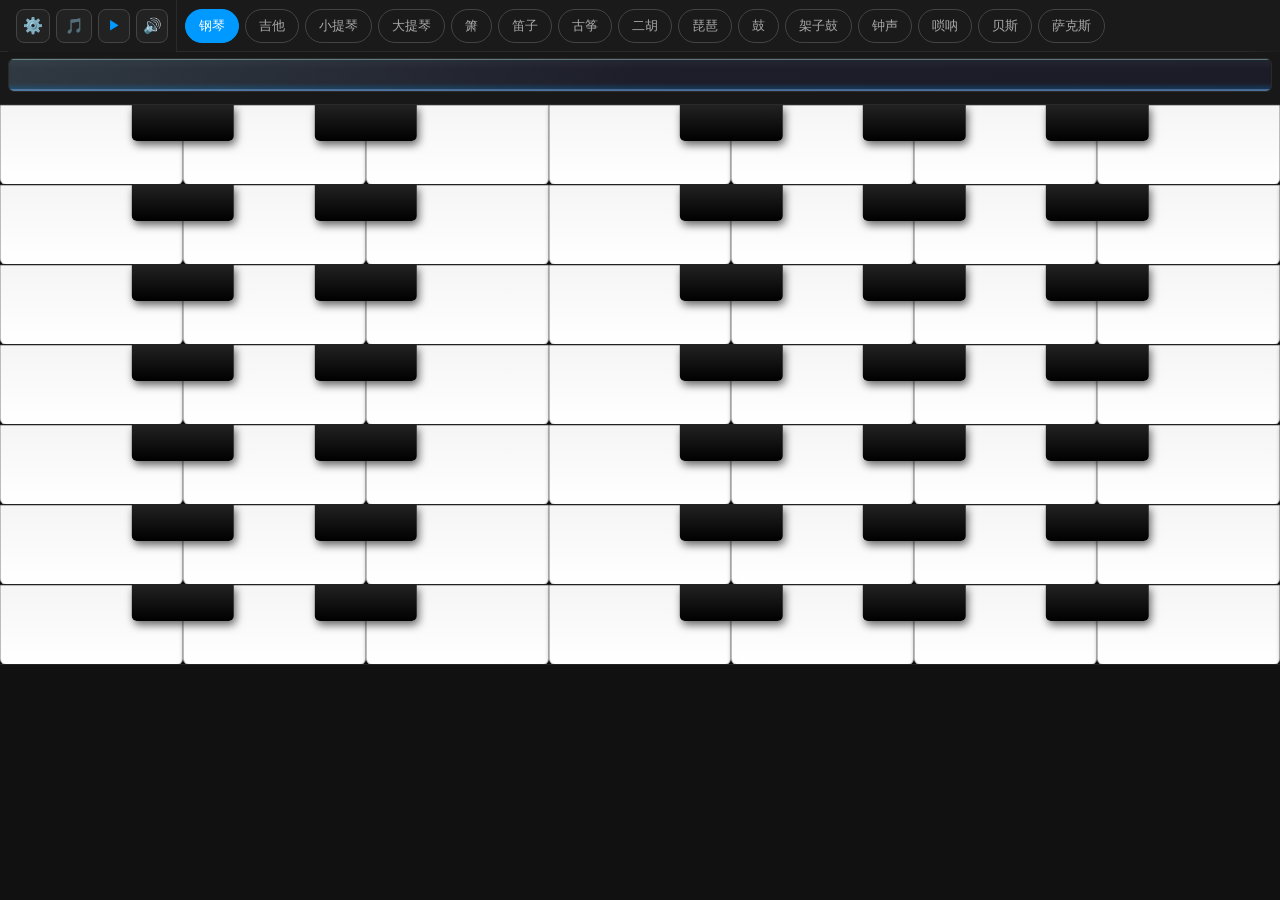
==== commit 162f2012: "Add files via upload" ====
--- a/index.html
+++ b/index.html
@@ -1,4 +1,4 @@
-<!DOCTYPE html>
+﻿<!DOCTYPE html>
 <html lang="zh-CN">
 <head>
 <meta charset="UTF-8">
@@ -324,4 +324,4 @@
 <script src="main.js"></script>
 
 </body>
-</html>
+</html>
--- a/style.css
+++ b/style.css
@@ -0,0 +1,546 @@
+*{margin:0;padding:0;box-sizing:border-box;-webkit-tap-highlight-color:transparent;}
+body{background:#111;color:#fff;font-family:'PingFang SC','Hiragino Sans GB',Arial,sans-serif;height:100vh;display:flex;flex-direction:column;overflow:hidden;transition:none;}
+body.rotated-90{transform:rotate(90deg);transform-origin:center center;width:100vh;height:100vw;position:absolute;top:50%;left:50%;margin-left:-50vh;margin-top:-50vw;}
+body.rotated-180{transform:rotate(180deg);transform-origin:center center;}
+body.rotated-270{transform:rotate(270deg);transform-origin:center center;width:100vh;height:100vw;position:absolute;top:50%;left:50%;margin-left:-50vh;margin-top:-50vw;}
+body.rotated-90 .control, body.rotated-270 .control{width:100%;justify-content:space-between;flex-direction:row;}
+body.rotated-90 .setting-btn-wrap, body.rotated-270 .setting-btn-wrap{position:relative;flex-shrink:0;width:44px;height:52px;order:-1;}
+body.rotated-90 .user-center-wrap, body.rotated-270 .user-center-wrap{position:relative;flex-shrink:0;width:44px;height:52px;order:1;}
+body.rotated-90 .inst-scroll, body.rotated-270 .inst-scroll{flex:1;order:0;}
+body.rotated-90 .piano-container, body.rotated-270 .piano-container{width:100%;}
+body.rotated-90 .music-bar, body.rotated-270 .music-bar{width:100%;}
+body.rotated-90 #layoutToolbar, body.rotated-270 #layoutToolbar{width:100%;}
+body.landscape-mode .control{width:52px;height:100%;flex-direction:column;position:fixed;left:0;top:0;border-right:1px solid #2a2a2a;border-bottom:none;padding:8px 0;z-index:30;justify-content:space-between;}
+body.landscape-mode .setting-btn-wrap{width:100%;height:auto;flex-direction:column;border-right:none;position:relative;flex-shrink:0;background:#1a1a1a;order:-1;padding:8px 0;gap:8px;}
+body.landscape-mode .inst-scroll{flex-direction:column;height:auto;width:100%;padding:8px 0;overflow-y:auto;overflow-x:hidden;flex:1;order:0;}
+body.landscape-mode .inst-scroll .btn{width:36px;height:36px;padding:0;font-size:11px;border-radius:8px;}
+body.landscape-mode .control .music-btn,
+body.landscape-mode .control .play-btn,
+body.landscape-mode .control .auto-btn{width:36px;height:36px;margin:4px 0;}
+body.landscape-mode .piano-wrap{margin-left:52px;width:calc(100% - 52px);}
+body.landscape-mode .music-bar{width:calc(100% - 52px);margin-left:52px;}
+body.landscape-mode #layoutToolbar{width:calc(100% - 52px);margin-left:52px;margin-right:0;}
+body.landscape-mode .tupu-edit-modal{padding:10px;}
+body.landscape-mode .tupu-edit-content{flex-direction:row;}
+body.landscape-mode .tupu-edit-left{width:220px;max-height:100%;overflow-y:auto;padding-right:10px;}
+body.landscape-mode .tupu-edit-right{flex:1;min-height:0;}
+body.landscape-mode .tupu-edit-right .tupu-preview-wrap{height:100%;margin-bottom:0;}
+body.landscape-mode .tupu-edit-right .tupu-preview{height:100%;min-height:0;}
+body.landscape-mode .tupu-preview{cursor:pointer;}
+
+body:not(.landscape-mode) .tupu-edit-modal.tupu-portrait-mode{padding:8px;}
+body:not(.landscape-mode) .tupu-edit-modal.tupu-portrait-mode .tupu-edit-content{flex-direction:column;}
+body:not(.landscape-mode) .tupu-edit-modal.tupu-portrait-mode .tupu-edit-right{order:-1;flex:1;min-height:0;width:100%;}
+body:not(.landscape-mode) .tupu-edit-modal.tupu-portrait-mode .tupu-edit-right .tupu-preview-wrap{height:100%;margin-bottom:0;}
+body:not(.landscape-mode) .tupu-edit-modal.tupu-portrait-mode .tupu-edit-right .tupu-preview{height:100%;min-height:0;}
+body:not(.landscape-mode) .tupu-edit-modal.tupu-portrait-mode .tupu-edit-left{width:100%;flex:none;height:auto;overflow:hidden;padding:0;}
+body:not(.landscape-mode) .tupu-edit-modal.tupu-portrait-mode .tupu-edit-left-row{width:100%;padding:0 8px;}
+body:not(.landscape-mode) .tupu-edit-modal.tupu-portrait-mode .tupu-mask-props{display:none!important;}
+body:not(.landscape-mode) .tupu-edit-modal.tupu-portrait-mode .tupu-top-row,
+body:not(.landscape-mode) .tupu-edit-modal.tupu-portrait-mode .tupu-page-nav,
+body:not(.landscape-mode) .tupu-edit-modal.tupu-portrait-mode .tupu-actions,
+body:not(.landscape-mode) .tupu-edit-modal.tupu-portrait-mode .tupu-global-controls{margin-bottom:0;margin-top:0;}
+body:not(.landscape-mode) .tupu-edit-modal.tupu-portrait-mode .tupu-preview{cursor:pointer;}
+body.toolbar-rotated-90 .control{width:52px;height:100%;flex-direction:column;position:fixed;left:0;top:0;border-right:1px solid #2a2a2a;border-bottom:none;padding:8px 0;z-index:30;justify-content:space-between;}
+body.toolbar-rotated-180 .control{height:52px;width:100%;flex-direction:row;position:fixed;bottom:0;top:auto;left:0;border-top:1px solid #2a2a2a;border-right:1px solid #2a2a2a;padding:0 8px;z-index:30;}
+body.toolbar-rotated-270 .control{width:52px;height:100%;flex-direction:column;position:fixed;right:0;top:0;border-left:1px solid #2a2a2a;padding:8px 0;z-index:30;justify-content:space-between;}
+body.toolbar-rotated-90 .setting-btn-wrap, body.toolbar-rotated-270 .setting-btn-wrap{width:100%;height:auto;flex-direction:column;border-right:none;position:relative;flex-shrink:0;background:#1a1a1a;order:-1;padding:8px 0;gap:8px;}
+body.toolbar-rotated-180 .setting-btn-wrap{width:auto;height:100%;flex-direction:row;position:relative;left:0;background:#1a1a1a;border-bottom:none;border-right:1px solid #2a2a2a;order:-1;padding:0 8px;gap:6px;}
+body.toolbar-rotated-90 .inst-scroll, body.toolbar-rotated-270 .inst-scroll{flex-direction:column;height:auto;width:100%;padding:8px 0;overflow-y:auto;overflow-x:hidden;flex:1;order:0;}
+body.toolbar-rotated-180 .inst-scroll{flex-direction:row;width:100%;padding:0 8px;height:52px;overflow-x:auto;flex:1;order:0;}
+body.toolbar-rotated-90 .inst-scroll .btn, body.toolbar-rotated-270 .inst-scroll .btn{width:36px;height:36px;padding:0;font-size:11px;border-radius:8px;}
+body.toolbar-rotated-180 .inst-scroll .btn{padding:7px 13px;font-size:13px;border-radius:20px;}
+body.toolbar-rotated-90 .control .music-btn,
+body.toolbar-rotated-90 .control .play-btn,
+body.toolbar-rotated-90 .control .auto-btn,
+body.toolbar-rotated-270 .control .music-btn,
+body.toolbar-rotated-270 .control .play-btn,
+body.toolbar-rotated-270 .control .auto-btn{width:36px;height:36px;margin:4px 0;}
+body.toolbar-rotated-180 .control .music-btn,
+body.toolbar-rotated-180 .control .play-btn,
+body.toolbar-rotated-180 .control .auto-btn{margin:0 4px;}
+.control{height:52px;display:flex;align-items:center;justify-content:space-between;flex-shrink:0;background:#1a1a1a;border-bottom:1px solid #2a2a2a;padding:0 8px;overflow:visible;white-space:nowrap;position:relative;}
+.setting-btn-wrap{height:52px;display:flex;align-items:center;justify-content:flex-start;flex-shrink:0;background:#1a1a1a;position:sticky;left:0;z-index:20;border-right:1px solid #2a2a2a;padding:0 8px;gap:6px;}
+
+.inst-scroll{display:flex;align-items:center;gap:6px;flex:1;overflow-x:auto;padding:0 8px;height:52px;scrollbar-width:none;}
+.inst-scroll::-webkit-scrollbar{display:none;}
+.inst-fade-right{position:absolute;right:0;top:0;width:36px;height:52px;pointer-events:none;background:linear-gradient(to right,transparent,#1a1a1a);z-index:10;}
+.setting-btn{width:34px;height:34px;background:#222;border:1px solid #444;border-radius:8px;color:#fff;display:flex;align-items:center;justify-content:center;cursor:pointer;flex-shrink:0;}
+.setting-btn:active{transform:scale(0.92);background:#333;}
+.control::-webkit-scrollbar{display:none;}
+.btn{padding:7px 13px;border-radius:20px;border:1px solid #444;background:transparent;color:#aaa;font-size:13px;cursor:pointer;touch-action:manipulation;transition:all 0.15s;flex-shrink:0;}
+.btn.active{background:#0099ff;border-color:#0099ff;color:#fff;}
+.music-bar{height:auto;min-height:48px;display:flex;align-items:center;padding:0 8px;padding-bottom:6px;background:#181818;border-bottom:1px solid #2a2a2a;flex-shrink:0;gap:5px;overflow:visible;}
+.music-btn{font-size:15px;background:#222;border:1px solid #444;color:#fff;width:36px;height:34px;border-radius:8px;cursor:pointer;flex-shrink:0;touch-action:manipulation;transition:background 0.15s,transform 0.1s;display:flex;align-items:center;justify-content:center;}
+.music-btn:active{background:#0099ff;transform:scale(0.92);}
+/* Music button in control bar */
+.control .music-btn{align-self:center;margin:0;}
+.score-wrap{flex:1;min-height:34px;height:var(--score-height,34px);position:relative;background:#1a1a1a;border-radius:6px;border:1px solid #2a2a2a;cursor:grab;user-select:none;overflow:hidden;display:flex;align-items:center;margin:6px 0;}
+.score-wrap:active{cursor:grabbing;}
+#scoreCanvas{position:absolute;left:0;top:0;height:100% !important;pointer-events:none;}
+.play-btn{font-size:13px;background:#222;border:1px solid #444;color:#0099ff;width:32px;height:34px;border-radius:8px;cursor:pointer;flex-shrink:0;touch-action:manipulation;display:flex;align-items:center;justify-content:center;transition:all 0.15s;}
+.play-btn:active{background:#0099ff33;transform:scale(0.92);}
+.auto-btn{font-size:15px;background:#222;border:1px solid #444;color:#555;width:32px;height:34px;border-radius:8px;cursor:pointer;flex-shrink:0;touch-action:manipulation;transition:all 0.15s;display:flex;align-items:center;justify-content:center;}
+.auto-btn.on{color:#0099ff;} 
+.auto-btn:active{transform:scale(0.92);}
+/* Play and auto buttons in control bar */
+.control .play-btn,
+.control .auto-btn{align-self:center;margin:0;}
+
+:root {
+  --key-width-scale: 7;
+  --key-height: 80px;
+  --row-gap: 0px;
+  --octave-width: 100vw;
+}
+.piano-wrap{flex:1;display:flex;flex-direction:column;overflow:hidden;}
+.piano-container{flex:1;overflow-y:auto;padding:0; -webkit-overflow-scrolling:touch;}
+body.toolbar-rotated-90 .piano-container{margin-left:56px;width:calc(100% - 56px);}
+body.toolbar-rotated-270 .piano-container{margin-right:56px;width:calc(100% - 56px);}
+body.toolbar-rotated-90 .music-bar{margin-left:56px;width:calc(100% - 56px);}
+body.toolbar-rotated-270 .music-bar{margin-right:56px;width:calc(100% - 56px);}
+body.toolbar-rotated-180 .piano-container{margin-bottom:52px;height:calc(100% - 52px);}
+body.toolbar-rotated-180 .music-bar{margin-bottom:52px;}
+.piano-container.horizontal{display:flex;flex-direction:column;overflow-x:hidden;overflow-y:auto;}
+.octave-row{display:flex;flex-direction:row;overflow:hidden;padding:0;margin-bottom:0;border-bottom:1px solid #222;min-height:min-content;position:relative;height:var(--key-height);}
+.octave-row-keys{display:flex;flex-direction:row;overflow-x:auto;flex:1;scrollbar-width:none;}
+.octave-row-keys::-webkit-scrollbar{display:none;}
+.octave-gap-row{display:flex;flex-direction:row;height:var(--row-gap);overflow-x:auto;scrollbar-width:none;align-items:flex-start;}
+.octave-gap-row::-webkit-scrollbar{display:none;}
+.octave-gap-group{flex-shrink:0;width:var(--octave-width);display:flex;align-items:flex-start;justify-content:center;overflow:hidden;}
+.row-ctrl-bar{flex-shrink:0;display:flex;flex-direction:column;justify-content:flex-start;gap:4px;padding:4px 6px;background:#1a1a1a;border-right:1px solid #333;z-index:15;width:78px;box-sizing:border-box;}
+.octave-row::-webkit-scrollbar{display:none;}
+.octave-group{flex-shrink:0;margin-right:0;width:var(--octave-width);max-width:none;}
+.octave-name{text-align:center;font-size:12px;color:#555;padding:8px 2px 0 2px;letter-spacing:1px;width:100%;overflow:hidden;text-overflow:ellipsis;white-space:nowrap;margin:0;line-height:1;}
+.piano-row{display:flex;height:var(--key-height);position:relative;width:100%;}
+.key{flex:1;border-radius:0 0 6px 6px;position:relative;}
+.white{background:linear-gradient(to bottom,#f5f5f5,#fff);border:1px solid #bbb;box-shadow:0 2px 4px rgba(0,0,0,.3);}
+.black{position:absolute;width:8%;height:45%;background:linear-gradient(to bottom,#222,#000);z-index:10;border-radius:0 0 5px 5px;transform:translateX(-50%);box-shadow:2px 4px 8px rgba(0,0,0,.6);}
+.key.active{background:#444!important; border:1px solid #333; box-shadow:none;}
+.black.active{background:#222!important; border:1px solid #000; box-shadow:none;}
+.key.auto-hi{background:#555!important; border:1px solid #333; box-shadow:none;}
+.black.auto-hi{background:#111!important; border:1px solid #000; box-shadow:none;}
+
+#layoutToolbar {
+  display: none;
+  background: #222;
+  border-bottom: 1px solid #333;
+  padding: 6px 8px;
+  flex-direction: row;
+  align-items: center;
+  justify-content: space-between;
+  flex-wrap: wrap;
+  gap: 16px;
+  z-index: 100;
+  width: 100%;
+  flex-shrink: 0;
+}
+body.rotated-90 #layoutToolbar, body.rotated-270 #layoutToolbar{width:100%;margin-left:0;margin-right:0;}
+body.toolbar-rotated-90 #layoutToolbar {
+  margin-left: 56px;
+  width: calc(100% - 56px);
+}
+body.toolbar-rotated-270 #layoutToolbar {
+  margin-right: 56px;
+  width: calc(100% - 56px);
+}
+body.rotated-90.toolbar-rotated-90 #layoutToolbar, body.rotated-270.toolbar-rotated-90 #layoutToolbar{margin-left:56px;width:calc(100% - 56px);}
+body.rotated-90.toolbar-rotated-270 #layoutToolbar, body.rotated-270.toolbar-rotated-270 #layoutToolbar{margin-right:56px;width:calc(100% - 56px);}
+body.rotated-90.toolbar-rotated-180 #layoutToolbar, body.rotated-270.toolbar-rotated-180 #layoutToolbar{margin-left:0;margin-right:0;width:100%;}
+#layoutToolbar.active {
+  display: flex;
+}
+.toolbar-group {
+  display: flex;
+  align-items: center;
+  gap: 6px;
+  flex-shrink: 0;
+}
+.toolbar-group-layout {
+  flex: 1;
+  justify-content: flex-start;
+}
+.toolbar-group-rotate {
+  justify-content: center;
+}
+.toolbar-group-action {
+  justify-content: flex-end;
+}
+.toolbar-item {
+  display: flex;
+  align-items: center;
+  gap: 4px;
+  white-space: nowrap;
+  flex-shrink: 0;
+}
+.toolbar-label {
+  font-size: 11px;
+  color: #888;
+}
+.toolbar-slider {
+  width: 50px;
+  height: 3px;
+  background: #333;
+  border-radius: 2px;
+  appearance: none;
+  outline: none;
+}
+.toolbar-slider::-webkit-slider-thumb {
+  appearance: none;
+  width: 12px;
+  height: 12px;
+  background: #0099ff;
+  border-radius: 50%;
+  cursor: pointer;
+}
+.toolbar-input {
+  width: 32px;
+  background: #111;
+  border: 1px solid #444;
+  border-radius: 4px;
+  color: #fff;
+  font-size: 11px;
+  text-align: center;
+  padding: 2px 0;
+}
+.toolbar-btn-simple {
+  padding: 4px 12px;
+  font-size: 12px;
+  color: #fff;
+  border: none;
+  background: #444;
+  cursor: pointer;
+  border-radius: 4px;
+}
+.toolbar-btn-simple:active { background: #555; }
+.toolbar-btn-save { background: #0099ff; }
+.toolbar-btn-save:active { background: #0077cc; }
+
+.layout-mode-active .octave-group {
+  cursor: grab;
+  position: relative;
+  transition: transform 0.2s, box-shadow 0.2s;
+}
+.layout-mode-active .octave-group:active {
+  cursor: grabbing;
+  z-index: 10;
+  box-shadow: 0 0 20px rgba(0, 153, 255, 0.4);
+}
+.layout-mode-active .octave-group.dragging {
+  opacity: 0.6;
+  transform: scale(1.02);
+}
+
+.layout-drag-hint {
+  display: none;
+  position: absolute;
+  top: 50%;
+  left: 50%;
+  transform: translate(-50%, -50%);
+  color: rgba(255, 255, 255, 0.7);
+  font-size: 12px;
+  z-index: 10;
+  pointer-events: none;
+  white-space: nowrap;
+}
+.layout-mode-active .layout-drag-hint {
+  display: block;
+}
+
+.modal-overlay{display:none;position:fixed;inset:0;background:rgba(0,0,0,.4);z-index:1000;align-items:flex-start;justify-content:flex-start;padding:0 12px 12px 12px;}
+
+/* 移动端模态框适配 */
+@media (max-width: 768px) {
+  .modal-overlay{padding:0 8px 8px 8px;}
+  .modal{width:90%;max-width:340px;padding:15px;}
+  .modal h3{font-size:16px;}
+  .modal label{font-size:14px;}
+  .modal input[type="text"],.modal input[type="number"],.modal select,.modal textarea{font-size:14px;padding:8px 10px;}
+  .modal button{padding:10px 16px;font-size:14px;}
+  .modal-cancel{padding:10px 16px;font-size:14px;}
+  .add-btn{padding:12px 16px;font-size:14px;}
+  
+  /* 移动端虚拟按键弹窗适配 */
+  #virtualKeyOverlay .modal{
+    max-width:95%;
+    max-height:85vh;
+  }
+  .vk-setting-row label{font-size:14px;margin-bottom:6px;}
+  .vk-range-row input[type="range"]{height:24px;}
+  .vk-range-row input[type="number"]{width:60px;padding:6px 8px;font-size:14px;}
+  .vk-text-row input[type="text"]{padding:8px 12px;font-size:14px;}
+  .vk-text-row select{padding:8px 12px;font-size:14px;}
+  .vk-color-row input[type="color"]{width:60px;height:28px;}
+  .vk-add-btn{padding:10px 20px;font-size:14px;}
+  .vk-list-item{padding:10px;font-size:14px;display:flex;align-items:center;gap:10px;}
+  .vk-list-item .vk-item-toggle, .vk-list-item .vk-item-del{width:36px;height:36px;font-size:16px;}
+  .vk-hint{font-size:12px;}
+}
+.modal-overlay.show{display:flex;}
+.modal{background:#1e1e1e;border:1px solid #333;border-radius:12px;width:180px;padding:10px;box-shadow:0 10px 30px rgba(0,0,0,.5);animation:modalIn .15s ease;}
+
+.setting-menu{display:flex;flex-direction:column;gap:12px;}
+.setting-item{display:flex;flex-direction:column;gap:8px;}
+.setting-label{font-size:14px;color:#aaa;}
+.setting-row{display:flex;gap:10px;}
+.setting-btn-small{flex:1;padding:10px;background:#2a2a2a;border:1px solid #444;border-radius:8px;color:#eee;font-size:13px;cursor:pointer;text-align:center;}
+.setting-btn-small.active{background:#0099ff;border-color:#0099ff;color:#fff;}
+.setting-select{width:100%;padding:10px;background:#2a2a2a;border:1px solid #444;border-radius:8px;color:#eee;font-size:13px;}
+.setting-slider-wrap{display:flex;flex-direction:column;gap:4px;}
+.setting-slider{width:100%;height:4px;background:#333;border-radius:2px;appearance:none;outline:none;}
+.setting-slider::-webkit-slider-thumb{appearance:none;width:16px;height:16px;background:#0099ff;border-radius:50%;cursor:pointer;}
+.setting-value{font-size:11px;color:#666;text-align:right;}
+.modal-title{font-size:14px;font-weight:600;margin-bottom:10px;color:#888;padding-left:4px;flex-shrink:0;}
+.setting-list{display:flex;flex-direction:column;gap:4px;}
+.setting-btn-text{width:100%;padding:10px;text-align:left;background:transparent;border:none;color:#ddd;font-size:14px;cursor:pointer;border-radius:6px;transition:all 0.15s;}
+.setting-btn-text:active{background:rgba(255,255,255,0.05);}
+.setting-btn-text.active{color:#0099ff;font-weight:600;background:rgba(0,153,255,0.1);}
+.setting-row{display:flex;align-items:center;justify-content:space-between;padding:10px;width:100%;border-radius:6px;}
+.setting-label{color:#ddd;font-size:14px;text-align:left;}
+.setting-switch{position:relative;display:inline-block;width:44px;height:24px;flex-shrink:0;}
+.setting-switch input{opacity:0;width:0;height:0;}
+.setting-slider-round{position:absolute;cursor:pointer;top:0;left:0;right:0;bottom:0;background-color:#333;transition:0.3s;border-radius:24px;}
+.setting-slider-round:before{position:absolute;content:"";height:18px;width:18px;left:3px;bottom:3px;background-color:#fff;transition:0.3s;border-radius:50%;}
+.setting-switch input:checked + .setting-slider-round{background-color:#0099ff;}
+.setting-switch input:checked + .setting-slider-round:before{transform:translateX(20px);}
+@keyframes modalIn{from{opacity:0;transform:translate(-10px, -10px) scale(.95)}to{opacity:1;transform:none}}
+.song-list{display:flex;flex-direction:column;gap:12px;padding:8px 0;overflow-y:auto;flex:1;min-height:0;}
+.song-item{padding:0;background:#252525;border:1px solid #333;border-radius:14px;cursor:pointer;transition:all 0.2s;display:flex;flex-direction:row;align-items:stretch;position:relative;overflow:visible;min-height:70px;}
+.song-item:active{background:#2a2a2a;}
+.song-item.selected{border-color:#0099ff;background:rgba(0,153,255,0.12);}
+.song-info{flex:1;display:flex;flex-direction:column;gap:4px;min-width:0;padding:14px 16px;justify-content:center;overflow:hidden;border-radius:14px;}
+.song-name{font-size:16px;color:#fff;font-weight:600;white-space:nowrap;overflow:hidden;text-overflow:ellipsis;}
+.song-item.tupu-item .song-info{justify-content:flex-start;padding-top:18px;padding-bottom:18px;}
+.song-item.tupu-item .song-name{font-size:19px;}
+.song-meta{font-size:12px;color:#999;display:flex;flex-direction:row;gap:12px;align-items:center;}
+.item-actions{display:flex;flex-direction:row;gap:4px;padding:8px 12px;align-items:center;}
+.item-actions button{background:#333;border:none;color:#eee;font-size:11px;cursor:pointer;white-space:nowrap;transition:all 0.15s;display:flex;align-items:center;justify-content:center;padding:6px 10px;border-radius:6px;}
+.item-actions button:active{background:#444;transform:scale(0.98);}
+.item-actions .edit-opt{background:#2a4a2a;}
+.item-actions .edit-opt:active{background:#3a5a3a;}
+.item-actions .del-opt{color:#ff5555;background:#3a2525;}
+.item-actions .del-opt:active{background:#4a2a2a;}
+
+.add-btn{margin-top:10px;width:100%;padding:12px;background:#1a1a1a;border:1px dashed #444;border-radius:10px;color:#666;font-size:15px;cursor:pointer;touch-action:manipulation;transition:all 0.15s;display:flex;align-items:center;justify-content:center;gap:6px;flex-shrink:0;}
+.add-btn:active,.add-btn:hover{border-color:#0099ff;color:#0099ff;}
+.modal-cancel{margin-top:10px;width:100%;padding:11px;background:#2a2a2a;border:1px solid #333;border-radius:10px;color:#888;font-size:15px;cursor:pointer;touch-action:manipulation;transition:all 0.15s;flex-shrink:0;}
+.modal-cancel:active{background:#333;color:#fff;}
+
+.song-modal{width:300px;max-width:95%;max-height:calc(100vh - 24px);display:flex;flex-direction:column;}
+.song-tabs{display:flex;gap:4px;margin-bottom:10px;border-bottom:1px solid #333;padding-bottom:8px;flex-shrink:0;}
+.song-tab{flex:1;padding:8px 4px;background:transparent;border:none;color:#888;font-size:13px;cursor:pointer;border-radius:6px;transition:all 0.15s;white-space:nowrap;}
+.song-tab:hover{background:#2a2a2a;}
+.song-tab.active{background:#0099ff;color:#fff;}
+.song-tab-content{flex:1;min-height:0;display:flex;flex-direction:column;overflow:hidden;}
+.coming-soon{text-align:center;color:#666;padding:40px 20px;font-size:14px;}
+.tupu-preview-wrap{background:#111;border-radius:8px;overflow:hidden;margin-bottom:10px;}
+.tupu-preview{position:relative;width:100%;height:200px;overflow:hidden;background:#0a0a0a;}
+.tupu-placeholder{position:absolute;top:50%;left:50%;transform:translate(-50%,-50%);color:#444;font-size:13px;}
+.tupu-image{width:100%;height:100%;object-fit:contain;display:none;}
+.tupu-mask-container{position:absolute;left:0;top:0;width:100%;height:100%;pointer-events:none;}
+.tupu-mask{position:absolute;left:0;width:100%;background:rgba(0,0,0,0.7);pointer-events:auto;cursor:move;}
+.tupu-mask.active{background:rgba(0,153,255,0.3);border:1px solid #0099ff;}
+.tupu-mask-edge{position:absolute;cursor:ns-resize;}
+.tupu-mask-edge.top{top:-6px;left:0;width:100%;height:12px;cursor:ns-resize;}
+.tupu-mask-edge.bottom{bottom:-6px;left:0;width:100%;height:12px;cursor:ns-resize;}
+.tupu-mask-edge.left{left:-6px;top:0;width:12px;height:100%;cursor:ew-resize;}
+.tupu-mask-edge.right{right:-6px;top:0;width:12px;height:100%;cursor:ew-resize;}
+.tupu-mask-props{padding:0;margin-top:4px;}
+.tupu-prop-row{display:flex;align-items:center;gap:4px;margin-bottom:4px;height:24px;}
+.tupu-prop-row:last-child{margin-bottom:0;}
+.tupu-prop-row label{font-size:11px;color:#888;min-width:26px;}
+.tupu-prop-row input[type="number"]{flex:1;background:#2a2a2a;border:1px solid #444;border-radius:4px;color:#fff;font-size:11px;padding:2px 4px;text-align:right;height:24px;box-sizing:border-box;}
+.tupu-prop-row span{font-size:11px;color:#666;}
+
+.tupu-edit-modal{padding:15px;}
+.tupu-top-row{display:flex;flex-direction:row;gap:6px;margin-bottom:4px;width:100%;height:24px;}
+.tupu-name-input{flex:4;background:#111;border:1px solid #444;border-radius:4px;color:#eee;padding:2px 6px;font-size:14px;height:24px;box-sizing:border-box;}
+.tupu-speed-input{flex:1;background:#111;border:1px solid #444;border-radius:4px;color:#eee;padding:2px 6px;font-size:14px;height:24px;box-sizing:border-box;text-align:center;}
+.tupu-speed-input::-webkit-inner-spin-button,.tupu-speed-input::-webkit-outer-spin-button{-webkit-appearance:none;margin:0;}
+.tupu-speed-input[type=number]{-moz-appearance:textfield;}
+.tupu-page-nav{display:flex;align-items:center;justify-content:space-between;gap:4px;margin-bottom:4px;flex-shrink:0;width:100%;height:24px;}
+.tupu-nav-btn{background:#2a2a2a;color:#888;border:1px solid #333;border-radius:6px;padding:4px 8px;font-size:14px;cursor:pointer;line-height:1;}
+.tupu-nav-btn:hover{background:#333;color:#fff;}
+.tupu-nav-btn:disabled{opacity:0.4;cursor:not-allowed;}
+.tupu-action-btn{background:#2a2a2a;color:#888;border:1px solid #333;border-radius:6px;padding:4px 8px;font-size:16px;cursor:pointer;line-height:1;}
+.tupu-action-btn:hover{background:#333;color:#fff;}
+.tupu-delete-btn{background:#aa2222;color:#fff;border:none;}
+.tupu-delete-btn:hover{background:#cc3333;}
+#tupuNavInfo{color:#888;font-size:12px;min-width:40px;text-align:center;}
+.tupu-edit-content{display:flex;flex:1;gap:15px;min-height:0;}
+.tupu-edit-left{width:200px;flex-shrink:0;display:flex;flex-direction:column;gap:4px;overflow-y:auto;}
+.tupu-edit-left-row{display:flex;gap:8px;align-items:flex-start;}
+.tupu-left-col{display:flex;flex-direction:column;gap:4px;flex:1;}
+.tupu-right-col{display:flex;flex-direction:column;gap:4px;flex:1;}
+.tupu-edit-right{flex:1;display:flex;flex-direction:column;min-height:0;}
+.tupu-edit-right .tupu-preview-wrap{flex:1;display:flex;flex-direction:column;min-height:0;}
+.tupu-edit-right .tupu-preview{flex:1;min-height:300px;}
+.tupu-actions{display:flex;gap:4px;margin-bottom:2px;height:24px;}
+.tupu-btn-small{flex:1;padding:4px 6px;background:#2a2a2a;border:1px solid #444;border-radius:4px;color:#aaa;font-size:12px;cursor:pointer;height:24px;}
+.tupu-btn-small:hover{background:#333;color:#fff;}
+.tupu-global-controls{padding:0;margin:0;}
+.tupu-global-row{display:flex;align-items:center;gap:6px;margin-bottom:4px;height:24px;}
+.tupu-global-row:last-child{margin-bottom:0;}
+.tupu-global-row label{font-size:11px;color:#888;min-width:30px;}
+.tupu-global-row input[type="range"]{flex:1;height:4px;}
+.tupu-global-row span{font-size:11px;color:#0099ff;min-width:30px;text-align:right;}
+
+.edit-overlay{display:none;position:fixed;inset:0;background:rgba(0,0,0,.95);z-index:1100;flex-direction:column;}
+.edit-overlay.show{display:flex;}
+.edit-modal{background:#1e1e1e;border:1px solid #333;border-radius:0;width:100%;height:100%;padding:20px;box-shadow:none;display:flex;flex-direction:column;}
+.edit-modal h3{font-size:16px;color:#fff;margin-bottom:14px;text-align:center;flex-shrink:0;}
+.edit-modal label{display:block;font-size:12px;color:#888;margin-bottom:4px;margin-top:10px;}
+.edit-modal .grid-2{display:grid;grid-template-columns:1fr 1fr;gap:8px;}
+.edit-modal input,.edit-modal textarea{width:100%;background:#111;border:1px solid #444;border-radius:8px;color:#eee;padding:9px 12px;font-size:13px;font-family:inherit;resize:vertical;}
+.edit-modal textarea{flex:1;min-height:200px;line-height:1.6;}
+.hint{font-size:11px;color:#555;margin-top:6px;line-height:1.6;}
+.edit-modal .row{display:flex;gap:8px;margin-top:14px;flex-shrink:0;}
+.edit-modal .row button{flex:1;padding:11px;border-radius:9px;border:none;font-size:14px;cursor:pointer;touch-action:manipulation;}
+.ok-btn{background:#0099ff;color:#fff;}
+.cancel-btn{background:#2a2a2a;color:#888;border:1px solid #333!important;}
+
+#keybindingOverlay{display:none;position:fixed;inset:0;background:rgba(0,0,0,.75);z-index:1200;align-items:center;justify-content:center;padding:16px;}
+#keybindingOverlay.show{display:flex;}
+.keybinding-modal{width:820px;max-width:100%;max-height:86vh;background:#181818;border-radius:16px;border:1px solid #333;box-shadow:0 24px 80px rgba(0,0,0,.9);display:flex;flex-direction:column;padding:18px 20px 16px;}
+@media(max-width:600px){
+  #keybindingOverlay{padding:0;}
+  .keybinding-modal{width:100%;height:100%;max-height:100%;max-width:100%;border-radius:0;border:none;box-shadow:none;padding:12px;}
+}
+.keybinding-header{display:flex;align-items:center;justify-content:space-between;margin-bottom:14px;}
+.keybinding-title{font-size:16px;color:#fff;font-weight:600;}
+.keybinding-body{flex:1;overflow:auto;padding-right:6px;}
+.kb-section-title{font-size:13px;color:#9aa3b3;margin:14px 0 8px;border-left:3px solid #0099ff;padding-left:8px;}
+.kb-row{display:flex;align-items:center;gap:6px;margin-bottom:4px;}
+.kb-row-label{width:60px;font-size:12px;color:#bbb;flex-shrink:0;text-align:left;}
+.kb-key-list{flex:1;display:flex;flex-wrap:nowrap;gap:4px;overflow-x:auto;}
+.kb-key-list::-webkit-scrollbar{height:4px;}
+.kb-key-list::-webkit-scrollbar-thumb{background:#333;border-radius:2px;}
+.kb-scale-columns{display:flex;gap:12px;margin-top:4px;}
+.kb-scale-col{flex:1;min-width:0;}
+.kb-scale-col-title{font-size:12px;color:#888;margin-bottom:6px;}
+.kb-key-chip{min-width:56px;height:26px;border-radius:6px;border:1px solid #444;background:#222;color:#e5e5e5;font-size:12px;cursor:pointer;padding:0 6px;white-space:nowrap;outline:none;}
+.kb-key-chip.empty{color:#555;border-style:dashed;}
+.kb-key-chip.capturing{border-color:#0099ff;background:#003355;color:#fff;box-shadow:0 0 0 1px #0099ff;}
+.kb-key-chip.capture-mode{cursor:pointer;}
+.kb-key-chip.capture-mode:focus{border-color:#0099ff;}
+.kb-key-chip.input-mode{border-color:#ff9900;background:#332200;cursor:text;}
+.kb-key-chip.input-mode:focus{border-color:#ff9900;box-shadow:0 0 0 1px #ff9900;}
+.kb-mode-btn{width:24px;height:24px;border-radius:4px;border:1px solid #555;background:#2a2a2a;color:#aaa;font-size:12px;cursor:pointer;display:flex;align-items:center;justify-content:center;}
+.kb-mode-btn:hover{border-color:#0099ff;color:#0099ff;}
+.kb-mode-btn:active{background:#333;}
+.kb-key-chip-remove{position:absolute;right:4px;top:2px;font-size:11px;color:#777;cursor:pointer;}
+.kb-key-chip-remove:hover{color:#fff;}
+.kb-add-key-btn{width:26px;height:26px;border-radius:6px;border:1px dashed #555;background:#202020;color:#999;font-size:16px;line-height:1;cursor:pointer;display:flex;align-items:center;justify-content:center;}
+.kb-add-key-btn:hover{border-color:#0099ff;color:#0099ff;}
+.keybinding-footer{display:flex;align-items:center;gap:10px;margin-top:16px;}
+.keybinding-footer .cancel-btn{padding:10px 20px;font-size:14px;border-radius:8px;}
+.keybinding-footer .ok-btn{padding:10px 20px;font-size:14px;border-radius:8px;}
+.kb-extra-wrap{padding-top:10px;}
+.kb-extra-header{display:flex;align-items:center;justify-content:space-between;margin-bottom:10px;}
+.kb-extra-btn{width:26px;height:26px;border-radius:6px;border:1px dashed #555;background:#202020;color:#999;font-size:16px;line-height:1;cursor:pointer;display:flex;align-items:center;justify-content:center;}
+.kb-extra-btn:hover{border-color:#0099ff;color:#0099ff;}
+.kb-extra-row{display:flex;align-items:center;gap:8px;margin-bottom:8px;padding:8px;background:#1a1a1a;border-radius:8px;border:1px solid #2a2a2a;}
+.kb-extra-select{width:auto;min-width:110px;padding:6px 10px;border-radius:6px;border:1px solid #444;background:#111;color:#eee;font-size:12px;flex-shrink:0;}
+.kb-extra-remove{width:28px;height:28px;border-radius:6px;border:1px solid #444;background:#2a2a2a;color:#ccc;font-size:16px;line-height:1;cursor:pointer;flex-shrink:0;}
+.kb-extra-remove:hover{background:#3a3a3a;color:#fff;}
+.kb-chord-row{display:flex;align-items:center;gap:8px;margin-bottom:8px;}
+.kb-chord-box{flex:1;display:flex;align-items:center;gap:8px;padding:8px;background:#1a1a1a;border-radius:8px;border:1px solid #2a2a2a;}
+.kb-chord-notes{display:flex;flex-direction:column;gap:4px;}
+.kb-chord-note-row{display:flex;align-items:center;gap:4px;}
+.kb-chord-shortcut{display:flex;align-items:center;gap:4px;margin-left:auto;padding-left:8px;border-left:1px solid #333;}
+.kb-add-key-btn{width:26px;height:26px;border-radius:6px;border:1px dashed #555;background:#202020;color:#999;font-size:16px;line-height:1;cursor:pointer;display:flex;align-items:center;justify-content:center;}
+.kb-add-key-btn:hover{border-color:#0099ff;color:#0099ff;}
+.kb-remove-key-btn{width:26px;height:26px;border-radius:6px;border:1px solid #444;background:#2a2a2a;color:#ccc;font-size:14px;line-height:1;cursor:pointer;display:flex;align-items:center;justify-content:center;}
+.kb-remove-key-btn:hover{background:#3a3a3a;color:#fff;}
+
+@media (max-width:600px){
+  .keybinding-modal{width:100%;max-width:100%;max-height:100vh;height:100vh;border-radius:0;border-left:none;border-right:none;padding:14px 10px 10px;}
+  .keybinding-header{margin-bottom:10px;}
+  .keybinding-body{padding-right:0;}
+  .kb-section-title{margin:10px 0 6px;}
+  .kb-scale-columns{flex-direction:column;gap:8px;}
+  .kb-row-label{width:70px;font-size:11px;}
+  .kb-key-chip{min-width:52px;height:24px;font-size:11px;}
+  .kb-add-key-btn{width:24px;height:24px;font-size:14px;}
+  .kb-remove-key-btn{width:24px;height:24px;font-size:12px;}
+  .kb-extra-row{grid-template-columns:1.2fr 2.1fr 34px;}
+}
+.vk-settings{padding:10px 0;}
+
+/* 移动端虚拟按键弹窗适配 */
+@media (max-width: 768px) {
+  .vk-setting-row label{font-size:14px;margin-bottom:6px;}
+  .vk-range-row input[type="range"]{height:24px;}
+  .vk-range-row input[type="number"]{width:60px;padding:6px 8px;font-size:14px;}
+  .vk-text-row input[type="text"]{padding:8px 12px;font-size:14px;}
+  .vk-text-row select{padding:8px 12px;font-size:14px;}
+  .vk-color-row input[type="color"]{width:60px;height:28px;}
+  .vk-add-btn{padding:10px 20px;font-size:14px;}
+  .vk-list-item{padding:8px;font-size:13px;}
+  .vk-list-item .vk-item-del{width:28px;height:28px;}
+  .vk-hint{font-size:12px;}
+}
+.vk-setting-row{margin-bottom:10px;}
+.vk-setting-row label{display:block;font-size:13px;margin-bottom:4px;}
+.vk-color-row{display:flex;align-items:center;gap:8px;}
+.vk-color-row label{display:inline;margin-bottom:0;}
+.vk-range-row{display:flex;align-items:center;gap:6px;}
+.vk-range-row input[type="range"]{flex:1;min-width:0;}
+.vk-range-row input[type="number"]{width:50px;padding:4px 6px;border-radius:4px;border:1px solid #444;background:#111;color:#eee;font-size:13px;text-align:center;-moz-appearance:textfield;}
+.vk-range-row input[type="number"]::-webkit-inner-spin-button,.vk-range-row input[type="number"]::-webkit-outer-spin-button{-webkit-appearance:none;margin:0;}
+.vk-text-row{display:flex;align-items:center;gap:4px;}
+.vk-text-row input[type="text"]{flex:1;min-width:0;padding:6px 10px;border-radius:6px;border:1px solid #444;background:#111;color:#eee;font-size:13px;box-sizing:border-box;}
+.vk-btn-row{text-align:center;margin-top:12px;}
+.vk-add-btn{padding:8px 16px;border-radius:8px;border:1px dashed #555;background:#202020;color:#0099ff;font-size:13px;cursor:pointer;}
+.vk-add-btn:hover{border-color:#0099ff;background:#0099ff22;}
+.vk-list-title{font-size:13px;color:#aaa;margin:10px 0 6px;border-top:1px solid #333;padding-top:10px;}
+.vk-list{max-height:150px;overflow-y:auto;}
+.vk-list-item{display:flex;align-items:center;gap:8px;padding:6px;background:#1a1a1a;border-radius:6px;margin-bottom:4px;font-size:12px;}
+.vk-list-item .vk-item-text{flex:1;}
+.vk-list-item .vk-item-del{background:#333;border:none;color:#aaa;width:24px;height:24px;border-radius:4px;cursor:pointer;}
+
+
+.vk-list-item .vk-item-del:hover{background:#ff4444;color:#fff;}
+.vk-list-item.editing{border:2px solid #0099ff;box-shadow:0 0 10px rgba(0,153,255,0.5);}
+.vk-hint{font-size:11px;color:#666;margin:8px 0;}
+.virtual-key{position:fixed;border-radius:50%;color:#fff;display:flex;align-items:center;justify-content:center;font-size:14px;font-weight:bold;cursor:pointer;user-select:none;z-index:10000;transition:transform 0.1s;text-shadow:0 1px 2px rgba(0,0,0,0.5);background:transparent;--vk-bg:rgba(0,153,255,0.6);}
+.virtual-key::before{content:'';position:absolute;inset:0;border-radius:50%;filter:blur(8px);background:var(--vk-bg);z-index:-1;}
+.virtual-key.dragging{opacity:0.8;}
+#recFloatBtn{position:fixed;z-index:2000;width:64px;height:64px;border-radius:50%;border:none;cursor:pointer;user-select:none;touch-action:none;display:flex;flex-direction:column;align-items:center;justify-content:center;gap:2px;font-weight:600;color:#fff;box-shadow:0 4px 20px rgba(0,0,0,.6);}
+#recFloatBtn.idle{background:radial-gradient(circle at 35% 35%,rgba(255,255,255,.2),transparent 60%),rgba(0,153,255,.8);}
+#recFloatBtn.recording{background:radial-gradient(circle at 35% 35%,rgba(255,255,255,.2),transparent 60%),rgba(210,40,40,.9);animation:recPulse 1s ease-in-out infinite;}
+#recFloatBtn:active{transform:scale(.92);}
+#recFloatBtn .ri{font-size:22px;line-height:1;}
+#recFloatBtn .rl{font-size:9px;letter-spacing:.5px;opacity:.9;}
+@keyframes recPulse{0%,100%{box-shadow:0 4px 20px rgba(210,40,40,.5),0 0 0 0 rgba(210,40,40,.4);}50%{box-shadow:0 4px 20px rgba(210,40,40,.8),0 0 0 10px rgba(210,40,40,0);}}
+.rec-item{display:flex;align-items:center;gap:10px;padding:10px 14px;background:#252525;border:1px solid #333;border-radius:10px;cursor:pointer;min-height:52px;}
+.rec-item:active{background:#2a2a2a;}
+.rec-item.selected{border-color:#0099ff;}
+.rec-item-info{flex:1;min-width:0;}
+.rec-item-name{font-size:15px;color:#fff;font-weight:600;white-space:nowrap;overflow:hidden;text-overflow:ellipsis;}
+.rec-item-meta{font-size:11px;color:#666;margin-top:2px;}
+.rec-item-acts{display:flex;gap:6px;flex-shrink:0;}
+.rec-item-acts button{background:#333;border:none;color:#aaa;width:28px;height:28px;border-radius:6px;cursor:pointer;font-size:13px;}
+.rec-item-acts button:active{background:#0099ff;color:#fff;}
+/* ==== SCORE PANEL RESIZE + AUTO LAYOUT ==== */
+.score-wrap{
+  min-height:34px !important;
+  height:var(--score-height,34px);
+  position:relative;
+}
+#scoreCanvas{
+  height:100% !important;
+}
+.score-resize-bar{
+  position:absolute;
+  left:0;
+  right:0;
+  bottom:0;
+  height:8px;
+  cursor:ns-resize;
+  z-index:10;
+  background:linear-gradient(to bottom, transparent 0%, rgba(0,153,255,0.3) 100%);
+}
+.score-resize-bar:hover{
+  background:linear-gradient(to bottom, transparent 0%, rgba(0,153,255,0.6) 100%);
+}
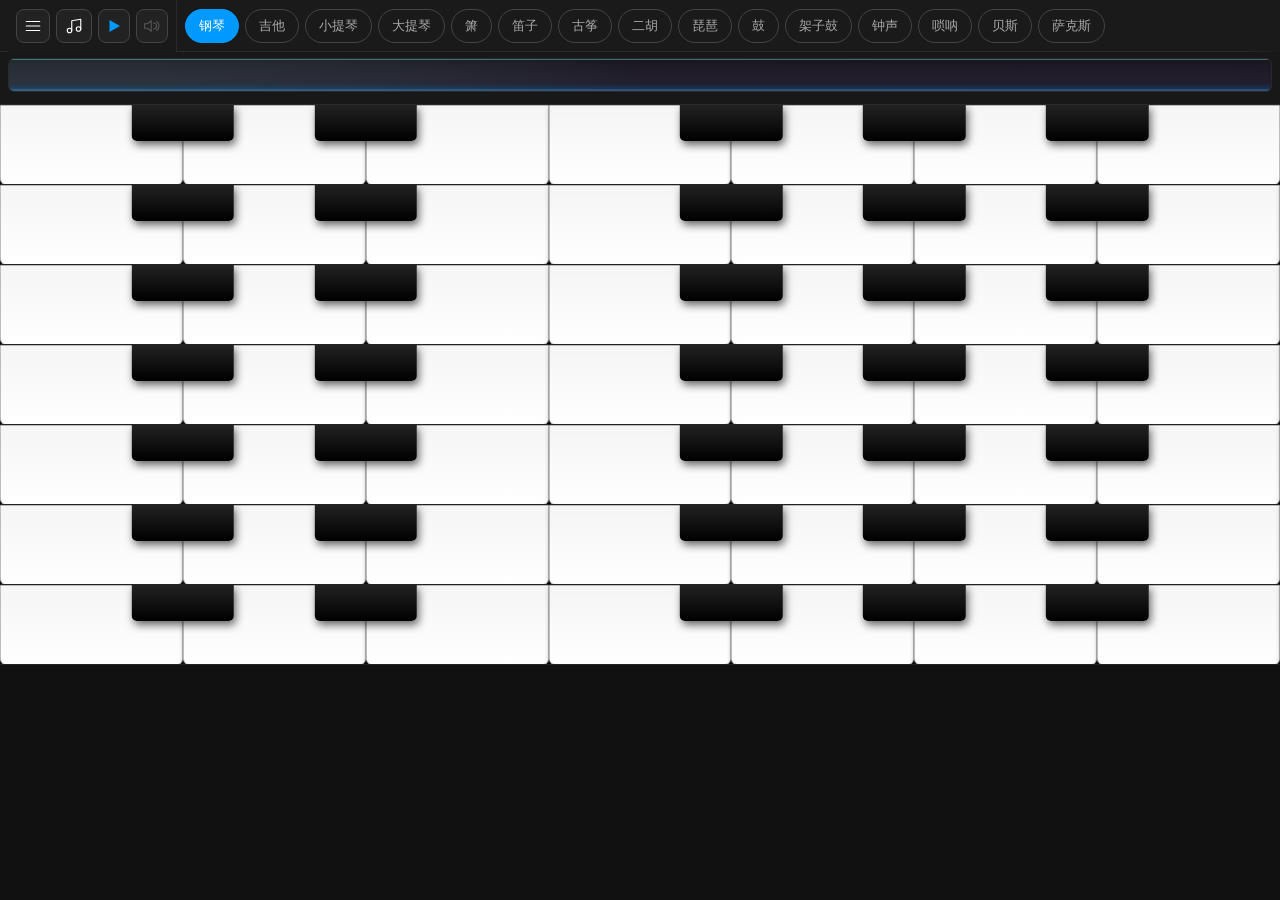
==== commit ea2afc72: "index.html" ====
--- a/index.html
+++ b/index.html
@@ -1,327 +1,494 @@
-﻿<!DOCTYPE html>
-<html lang="zh-CN">
-<head>
-<meta charset="UTF-8">
-<meta name="viewport" content="width=device-width, initial-scale=1, maximum-scale=1, user-scalable=no">
-<title>全域乐器</title>
-<link rel="stylesheet" href="style.css">
-
-</head>
-<body>
-
-<div class="control">
-  <div class="setting-btn-wrap">
-    <div class="setting-btn" id="mainSettingBtn">⚙️</div>
-    <button class="music-btn" id="musicBtn">🎵</button>
-    <button class="play-btn" id="playBtn">▶</button>
-    <button class="auto-btn" id="autoBtn">🔊</button>
-  </div>
-  <div class="inst-scroll" id="instScroll"></div>
-  <div class="inst-fade-right"></div>
-</div>
-
-<div id="layoutToolbar">
-  <div class="toolbar-group toolbar-group-layout">
-    <div class="toolbar-item">
-      <span class="toolbar-label">排:</span>
-      <input type="range" class="toolbar-slider" id="sliderRows" min="1" max="7" step="1" value="7">
-      <input type="number" class="toolbar-input" id="inputRows" min="1" max="7" value="7">
-    </div>
-    <div class="toolbar-item">
-      <span class="toolbar-label">宽:</span>
-      <input type="range" class="toolbar-slider" id="sliderWidth" min="1" max="7" step="0.1" value="7">
-      <input type="number" class="toolbar-input" id="inputWidth" min="1" max="7" step="0.1" value="7">
-    </div>
-    <div class="toolbar-item">
-      <span class="toolbar-label">高:</span>
-      <input type="range" class="toolbar-slider" id="sliderHeight" min="80" max="300" step="10" value="80">
-      <input type="number" class="toolbar-input" id="inputHeight" min="80" max="300" value="80">
-    </div>
-    <div class="toolbar-item">
-      <span class="toolbar-label">隙:</span>
-      <input type="range" class="toolbar-slider" id="sliderGap" min="0" max="100" step="2" value="0">
-      <input type="number" class="toolbar-input" id="inputGap" min="0" max="100" value="0">
-    </div>
-  </div>
-  <div class="toolbar-group toolbar-group-rotate">
-    <div class="toolbar-item">
-      <button class="toolbar-btn-simple" id="btnPortrait">📱 竖屏</button>
-    </div>
-    <div class="toolbar-item">
-      <button class="toolbar-btn-simple" id="btnLandscape">📺 横屏</button>
-    </div>
-  </div>
-  <div class="toolbar-group toolbar-group-action">
-    <div class="toolbar-item">
-      <button class="toolbar-btn-simple toolbar-btn-save" id="btnSaveLayout">保存</button>
-    </div>
-  </div>
-</div>
-
-<div class="music-bar">
-  <div class="score-wrap" id="scoreWrap">
-    <canvas id="scoreBgCanvas" style="position:absolute;left:0;top:0;width:100%;height:100%;pointer-events:none;z-index:0;"></canvas>
-    <canvas id="scoreCanvas" style="z-index:1;"></canvas>
-    <canvas id="scoreOverlayCanvas" style="position:absolute;left:0;top:0;width:100%;height:100%;pointer-events:none;z-index:2;"></canvas>
-    <div class="layout-drag-hint" id="layoutDragHint">布局模式里可以左右拖动琴键位置，点击布局模式恢复正常模式</div>
-  </div>
-</div>
-
-<div class="piano-wrap">
-  <div class="piano-container" id="container">
-  </div>
-</div>
-
-<div class="modal-overlay" id="settingOverlay">
-  <div class="modal">
-    <div class="modal-title">设置</div>
-    <div class="setting-list">
-      <button class="setting-btn-text" id="layoutBtn">布局模式</button>
-      <button class="setting-btn-text" id="keybindingBtn">按键设置</button>
-      <button class="setting-btn-text" id="virtualKeyBtn">虚拟按键</button>
-      <div class="setting-row">
-        <span class="setting-label">琴键提示</span>
-        <label class="setting-switch">
-          <input type="checkbox" id="keyHintToggle" checked>
-          <span class="setting-slider-round"></span>
-        </label>
-      </div>
-      <button class="setting-btn-text" id="feedbackBtn">反馈建议</button>
-    </div>
-  </div>
-</div>
-
-<div class="modal-overlay" id="virtualKeyOverlay">
-  <div class="modal" style="max-width:400px;max-height:90vh;overflow-y:auto;">
-    <div class="vk-settings">
-      <div class="vk-setting-row">
-        <label>按键大小:</label>
-        <div class="vk-range-row">
-          <input type="range" id="vkSize" min="30" max="300" value="50">
-          <input type="number" id="vkSizeInput" min="30" max="300" value="50">
-        </div>
-      </div>
-      <div class="vk-setting-row">
-        <label>透明度:</label>
-        <div class="vk-range-row">
-          <input type="range" id="vkOpacity" min="10" max="100" value="60">
-          <input type="number" id="vkOpacityInput" min="10" max="100" value="60">
-        </div>
-      </div>
-      <div class="vk-setting-row vk-color-row">
-        <label>颜色:</label>
-        <input type="color" id="vkColor" value="#0099ff" style="width:94px;height:24px;border:none;cursor:pointer;padding:0;background:transparent;">
-      </div>
-      <div class="vk-setting-row vk-text-row">
-        <input type="text" id="vkText" placeholder="显示文字">
-      </div>
-      <div class="vk-setting-row vk-text-row">
-        <select id="vkKey" placeholder="对应键盘" style="width:100%;padding:6px 8px;border-radius:4px;border:1px solid #444;background:#111;color:#eee;font-size:13px;">
-          <option value="">选择自定义按键</option>
-          <optgroup label="功能按键">
-            <option value="octaveDown">切换低八度</option>
-            <option value="octaveUp">切换高八度</option>
-            <option value="playPause">播放/暂停</option>
-          </optgroup>
-          <optgroup label="自定义按键" id="vkCustomKeysGroup">
-          </optgroup>
-        </select>
-      </div>
-      <div class="vk-btn-row">
-        <button id="vkAddBtn" class="vk-add-btn">+ 添加虚拟按键</button>
-        <button id="vkUpdateBtn" class="vk-add-btn" style="display:none;">保存修改</button>
-        <button id="vkCancelBtn" class="vk-add-btn" style="display:none;background:#333;color:#aaa;">取消</button>
-      </div>
-    </div>
-    <div class="vk-list-title">虚拟按键 (点击编辑):</div>
-    <div class="vk-list" id="vkList"></div>
-    <div class="vk-hint">提示：添加后可拖动调整位置</div>
-    <button class="modal-cancel" id="virtualKeyClose">关闭</button>
-  </div>
-</div>
-
-<div class="modal-overlay" id="modalOverlay">
-  <div class="modal song-modal">
-    <div class="song-tabs" id="songTabsContainer">
-      <button class="song-tab active" data-tab="record">录制</button>
-      <button class="song-tab" data-tab="tupu">图谱</button>
-      <button class="song-tab" data-tab="jianpu">简谱</button>
-      <button class="song-tab" data-tab="staff">五线谱</button>
-    </div>
-    <div class="song-tab-content" id="recordContent" style="flex-direction:column;gap:8px;padding:4px 0;">
-      <div class="song-list" id="recordList"></div>
-      <div style="display:flex;gap:6px;margin-top:4px;">
-        <button class="add-btn" id="addRecBtn" style="flex:1;margin-top:0;">&#65291;自定义</button>
-        <button class="add-btn" id="startRecordBtn" style="flex:1;margin-top:0;border-color:#0099ff;color:#0099ff;">&#127897; 录制</button>
-      </div>
-    </div>
-    <div class="song-tab-content" id="tupuContent" style="display:none;">
-      <div class="modal-title" style="font-size:12px;color:#666;font-weight:normal;white-space:nowrap;">提示：上传图片图谱，逐行播放</div>
-      <div class="song-list" id="tupuList"></div>
-      <button class="add-btn" id="addTupuBtn">&#65291;自定义</button>
-    </div>
-    <div class="song-tab-content" id="jianpuContent" style="display:none;">
-      <div class="modal-title" style="font-size:12px;color:#666;font-weight:normal;white-space:nowrap;">提示：挪动滚动栏，进入跟弹模式</div>
-      <div class="song-list" id="songList"></div>
-      <button class="add-btn" id="addSongBtn">&#65291;自定义</button>
-    </div>
-    <div class="song-tab-content" id="staffContent" style="display:none;">
-      <div class="coming-soon">五线谱功能开发中...</div>
-    </div>
-    <button class="modal-cancel" id="modalCancel">关闭</button>
-  </div>
-</div>
-
-<div class="edit-overlay" id="editOverlay">
-  <div class="edit-modal">
-    <div style="display:flex;align-items:center;gap:8px;">
-      <label style="white-space:nowrap;">乐谱名称</label>
-      <input type="text" id="editName" placeholder="例：小星星" style="flex:1;">
-      <label style="white-space:nowrap;">大调</label>
-      <input type="text" id="editKeySig" placeholder="1=C" style="width:50px;">
-      <label style="white-space:nowrap;">节拍</label>
-      <input type="text" id="editTimeSig" placeholder="4/4" style="width:50px;">
-    </div>
-    <label style="margin-top:12px;">简谱内容</label>
-    <textarea id="editScore" placeholder="例：1 1 5 5 | 6 6 5 - | 4 4 3 3 | 2 2 1 -"></textarea>
-    <div class="hint">
-      格式：1~7，【低1】~【低7】，【高1】~【高7】。八分音符(半拍)：数字用单下划线连接（例：5_5），十六分音符(1/4拍)：数字用双下划线连接（例：5__5）。延音 -，休止 0，附点 . ，小节线 |。
-    </div>
-    <div class="row">
-      <button class="cancel-btn" id="editCancel">取消</button>
-      <button class="ok-btn" id="editOk">保存</button>
-    </div>
-  </div>
-</div>
-
-<!-- 录制保存/编辑弹窗 -->
-<div class="edit-overlay" id="recEditOverlay">
-  <div class="edit-modal" style="max-height:100vh;overflow-y:auto;">
-    <div style="display:flex;align-items:center;gap:8px;">
-      <label style="white-space:nowrap;">乐谱名称</label>
-      <input type="text" id="recEditName" placeholder="例：我的演奏" style="flex:1;">
-      <label style="white-space:nowrap;">播放倍率</label>
-      <input type="number" id="recEditSpeed" value="1" min="0.25" max="4" step="0.25" style="width:60px;">
-    </div>
-    <label style="margin-top:12px;">录制内容</label>
-    <textarea id="recEditScore" style="min-height:120px;font-size:11px;line-height:1.6;font-family:monospace;" placeholder="钢琴|C4|320ms|0ms_钢琴|G4|280ms|500ms"></textarea>
-    <div style="font-size:10px;color:#555;margin-top:6px;line-height:1.5;">
-      格式：<b style="color:#aaa">乐器|音域|按住时长ms|时间节点ms</b>，用 <b style="color:#aaa">_</b> 分隔音符。允许多个轨道播放。
-    </div>
-    <div class="row">
-      <button class="cancel-btn" id="recEditCancel">取消</button>
-      <button class="ok-btn" id="recEditOk">保存</button>
-    </div>
-  </div>
-</div>
-
-<div class="edit-overlay" id="tupuEditOverlay">
-  <div class="edit-modal tupu-edit-modal">
-    <div class="tupu-edit-content">
-      <div class="tupu-edit-left">
-        <div class="tupu-edit-left-row">
-          <div class="tupu-left-col">
-            <div class="tupu-top-row">
-              <input type="text" id="tupuName" placeholder="乐谱名称" class="tupu-name-input" maxlength="8">
-              <input type="number" id="tupuSpeed" min="30" max="240" step="1" value="80" placeholder="速度BPM" class="tupu-speed-input" maxlength="4">
-            </div>
-            <div class="tupu-page-nav">
-              <button class="tupu-nav-btn" id="tupuPrevBtn">◀</button>
-              <span id="tupuNavInfo">1 / 1</span>
-              <button class="tupu-nav-btn" id="tupuNextBtn">▶</button>
-              <button class="tupu-action-btn" id="tupuAddBtn">＋</button>
-              <button class="tupu-action-btn tupu-delete-btn" id="tupuDeleteBtn">－</button>
-            </div>
-            <div class="tupu-actions">
-              <button class="tupu-btn-small" id="tupuAddRow">＋ 增加行</button>
-              <button class="tupu-btn-small" id="tupuDelRow">－ 删除行</button>
-            </div>
-            <div class="tupu-global-controls">
-              <div class="tupu-global-row">
-                <label>宽度</label>
-                <input type="range" id="globalWidth" min="10" max="100" value="80" step="1">
-                <span id="globalWidthVal">80%</span>
-              </div>
-              <div class="tupu-global-row">
-                <label>高度</label>
-                <input type="range" id="globalHeight" min="1" max="50" value="10" step="0.5">
-                <span id="globalHeightVal">10%</span>
-              </div>
-              <div class="tupu-global-row">
-                <label>间距</label>
-                <input type="range" id="globalGap" min="0" max="20" value="2" step="0.5">
-                <span id="globalGapVal">2%</span>
-              </div>
-            </div>
-            <div class="tupu-mask-props" id="maskPropsPanel" style="display:none;">
-              <div class="tupu-prop-row">
-                <label>左边</label>
-                <input type="number" id="maskLeftPct" min="0" max="100" step="0.01" value="0">
-                <span>%</span>
-                <label>右边</label>
-                <input type="number" id="maskRightPct" min="0" max="100" step="0.01" value="100">
-                <span>%</span>
-              </div>
-              <div class="tupu-prop-row">
-                <label>上边</label>
-                <input type="number" id="maskTopPct" min="0" max="100" step="0.01" value="0">
-                <span>%</span>
-                <label>下边</label>
-                <input type="number" id="maskBottomPct" min="0" max="100" step="0.01" value="100">
-                <span>%</span>
-              </div>
-            </div>
-          </div>
-        </div>
-        <input type="file" id="tupuImageInput" accept="image/*" style="display:none;">
-      </div>
-      <div class="tupu-edit-right">
-        <div class="tupu-preview-wrap">
-          <div class="tupu-preview" id="tupuPreview">
-            <div class="tupu-placeholder" style="white-space:nowrap;">上传图片乐谱，逐行播放</div>
-          </div>
-        </div>
-      </div>
-    </div>
-    <div class="row">
-      <button class="cancel-btn" id="tupuEditCancel">取消</button>
-      <button class="ok-btn" id="tupuEditOk">保存</button>
-    </div>
-  </div>
-</div>
-
-<div class="modal-overlay" id="msgOverlay">
-  <div class="modal">
-    <div class="modal-title">提示</div>
-    <div id="msgContent" style="font-size:13px;color:#ddd;line-height:1.6;margin-bottom:10px;"></div>
-    <button class="modal-cancel" id="msgOk">确定</button>
-  </div>
-</div>
-
-<div class="modal-overlay" id="appConfirmOverlay" style="z-index:9999;">
-  <div class="modal" style="min-width:220px;">
-    <div class="modal-title" id="appConfirmTitle">确认</div>
-    <div id="appConfirmContent" style="font-size:13px;color:#ddd;line-height:1.6;margin-bottom:16px;"></div>
-    <div style="display:flex;gap:8px;">
-      <button class="cancel-btn" id="appConfirmCancel" style="flex:1;">取消</button>
-      <button class="ok-btn" id="appConfirmOk" style="flex:1;">确定</button>
-    </div>
-  </div>
-</div>
-
-<div id="keybindingOverlay">
-  <div class="keybinding-modal">
-    <div id="keybindingBody" class="keybinding-body"></div>
-    <div class="keybinding-footer">
-      <button id="keybindingRestore" class="cancel-btn">恢复默认</button>
-      <div style="flex:1;"></div>
-      <button id="keybindingCancel" class="cancel-btn">取消</button>
-      <button id="keybindingSave" class="ok-btn">保存</button>
-    </div>
-  </div>
-</div>
-
-<script src="main.js"></script>
-
-</body>
+<!DOCTYPE html>
+<html lang="zh-CN">
+<head>
+<meta charset="UTF-8">
+<meta name="viewport" content="width=device-width, initial-scale=1, maximum-scale=1, user-scalable=no">
+<title>全域乐器</title>
+<link rel="stylesheet" href="style.css">
+
+</head>
+<body>
+
+<div class="control">
+  <div class="setting-btn-wrap">
+    <div class="setting-btn" id="mainSettingBtn">
+      <svg width="18" height="18" viewBox="0 0 24 24" fill="none" stroke="currentColor" stroke-width="1.5" stroke-linecap="round">
+        <line x1="3" y1="6" x2="21" y2="6"></line>
+        <line x1="3" y1="12" x2="21" y2="12"></line>
+        <line x1="3" y1="18" x2="21" y2="18"></line>
+      </svg>
+    </div>
+    <button class="music-btn" id="musicBtn">
+      <svg width="18" height="18" viewBox="0 0 24 24" fill="none" stroke="currentColor" stroke-width="1.5" stroke-linecap="round" stroke-linejoin="round">
+        <path d="M9 18V5l12-2v13"></path>
+        <circle cx="6" cy="18" r="3"></circle>
+        <circle cx="18" cy="16" r="3"></circle>
+      </svg>
+    </button>
+    <button class="play-btn" id="playBtn">
+      <svg width="18" height="18" viewBox="0 0 24 24" fill="currentColor">
+        <!-- 播放图标（默认显示） -->
+        <path class="play-icon" d="M6 4v16l14-8z"></path>
+        <!-- 暂停图标（默认隐藏） -->
+        <g class="pause-icon" style="display:none;">
+          <rect x="6" y="4" width="4" height="16" rx="1"></rect>
+          <rect x="14" y="4" width="4" height="16" rx="1"></rect>
+        </g>
+      </svg>
+    </button>
+    <button class="auto-btn" id="autoBtn">
+      <svg width="18" height="18" viewBox="0 0 24 24" fill="none" stroke="currentColor" stroke-width="1.5" stroke-linecap="round" stroke-linejoin="round">
+        <!-- 喇叭主体 -->
+        <polygon points="11 5 6 9 2 9 2 15 6 15 11 19 11 5"></polygon>
+        <!-- 两条扩散弧线（正常音量状态） -->
+        <path d="M14 8a4 4 0 0 1 0 8" class="volume-wave"></path>
+        <path d="M18 6a7 7 0 0 1 0 12" class="volume-wave"></path>
+        <!-- 静音叉号（默认隐藏） -->
+        <line x1="15" y1="7" x2="21" y2="17" class="mute-x" style="display:none;"></line>
+        <line x1="21" y1="7" x2="15" y2="17" class="mute-x" style="display:none;"></line>
+      </svg>
+    </button>
+  </div>
+  <div class="inst-scroll" id="instScroll"></div>
+  <div class="inst-fade-right"></div>
+</div>
+
+<div id="layoutToolbar">
+  <div class="toolbar-group toolbar-group-layout">
+    <div class="toolbar-item">
+      <span class="toolbar-label">排:</span>
+      <input type="range" class="toolbar-slider" id="sliderRows" min="1" max="7" step="1" value="7">
+      <input type="number" class="toolbar-input" id="inputRows" min="1" max="7" value="7">
+    </div>
+    <div class="toolbar-item">
+      <span class="toolbar-label">宽:</span>
+      <input type="range" class="toolbar-slider" id="sliderWidth" min="1" max="7" step="0.1" value="7">
+      <input type="number" class="toolbar-input" id="inputWidth" min="1" max="7" step="0.1" value="7">
+    </div>
+    <div class="toolbar-item">
+      <span class="toolbar-label">高:</span>
+      <input type="range" class="toolbar-slider" id="sliderHeight" min="80" max="300" step="10" value="80">
+      <input type="number" class="toolbar-input" id="inputHeight" min="80" max="300" value="80">
+    </div>
+    <div class="toolbar-item">
+      <span class="toolbar-label">隙:</span>
+      <input type="range" class="toolbar-slider" id="sliderGap" min="0" max="100" step="2" value="0">
+      <input type="number" class="toolbar-input" id="inputGap" min="0" max="100" value="0">
+    </div>
+  </div>
+  <div class="toolbar-group toolbar-group-rotate">
+    <div class="toolbar-item">
+      <button class="toolbar-btn-simple" id="btnPortrait">📱 竖屏</button>
+    </div>
+    <div class="toolbar-item">
+      <button class="toolbar-btn-simple" id="btnLandscape">📺 横屏</button>
+    </div>
+  </div>
+  <div class="toolbar-group toolbar-group-action">
+    <div class="toolbar-item">
+      <button class="toolbar-btn-simple toolbar-btn-save" id="btnSaveLayout">保存</button>
+    </div>
+  </div>
+</div>
+
+<div class="music-bar">
+  <div class="score-wrap" id="scoreWrap">
+    <canvas id="scoreBgCanvas" style="position:absolute;left:0;top:0;width:100%;height:100%;pointer-events:none;z-index:0;"></canvas>
+    <canvas id="scoreCanvas" style="z-index:1;"></canvas>
+    <canvas id="scoreOverlayCanvas" style="position:absolute;left:0;top:0;width:100%;height:100%;pointer-events:none;z-index:2;"></canvas>
+    <div class="layout-drag-hint" id="layoutDragHint">布局模式里可以左右拖动琴键位置，点击布局模式恢复正常模式</div>
+  </div>
+</div>
+
+<div class="piano-wrap">
+  <div class="piano-container" id="container">
+  </div>
+</div>
+
+<div class="modal-overlay" id="settingOverlay">
+  <div class="modal">
+    <div class="setting-list">
+      <button class="setting-btn-text" id="layoutBtn">布局模式</button>
+      <button class="setting-btn-text" id="keybindingBtn">按键设置</button>
+      <button class="setting-btn-text" id="virtualKeyBtn">虚拟按键</button>
+      <div class="setting-row">
+        <span class="setting-label">琴键提示</span>
+        <label class="setting-switch">
+          <input type="checkbox" id="keyHintToggle" checked>
+          <span class="setting-slider-round"></span>
+        </label>
+      </div>
+      <button class="setting-btn-text" id="feedbackBtn">反馈建议</button>
+    </div>
+  </div>
+</div>
+
+<div class="modal-overlay" id="virtualKeyOverlay">
+  <div class="modal" style="max-width:400px;max-height:90vh;overflow-y:auto;">
+    <div class="vk-settings">
+      <div class="vk-setting-row">
+        <label>按键大小:</label>
+        <div class="vk-range-row">
+          <input type="range" id="vkSize" min="30" max="300" value="50">
+          <input type="number" id="vkSizeInput" min="30" max="300" value="50">
+        </div>
+      </div>
+      <div class="vk-setting-row">
+        <label>透明度:</label>
+        <div class="vk-range-row">
+          <input type="range" id="vkOpacity" min="10" max="100" value="60">
+          <input type="number" id="vkOpacityInput" min="10" max="100" value="60">
+        </div>
+      </div>
+      <div class="vk-setting-row vk-color-row">
+        <label>颜色:</label>
+        <input type="color" id="vkColor" value="#0099ff" style="width:94px;height:24px;border:none;cursor:pointer;padding:0;background:transparent;">
+      </div>
+      <div class="vk-setting-row vk-text-row">
+        <input type="text" id="vkText" placeholder="显示文字">
+      </div>
+      <div class="vk-setting-row vk-text-row">
+        <select id="vkKey" placeholder="对应键盘" style="width:100%;padding:6px 8px;border-radius:4px;border:1px solid #444;background:#111;color:#eee;font-size:13px;">
+          <option value="">选择自定义按键</option>
+          <optgroup label="功能按键">
+            <option value="octaveDown">切换低八度</option>
+            <option value="octaveUp">切换高八度</option>
+            <option value="playPause">播放/暂停</option>
+          </optgroup>
+          <optgroup label="自定义按键" id="vkCustomKeysGroup">
+          </optgroup>
+        </select>
+      </div>
+      <div class="vk-btn-row">
+        <button id="vkAddBtn" class="vk-add-btn">+ 添加虚拟按键</button>
+        <button id="vkUpdateBtn" class="vk-add-btn" style="display:none;">保存修改</button>
+        <button id="vkCancelBtn" class="vk-add-btn" style="display:none;background:#333;color:#aaa;">取消</button>
+      </div>
+    </div>
+    <div class="vk-list-title">虚拟按键 (点击编辑):</div>
+    <div class="vk-list" id="vkList"></div>
+    <div class="vk-hint">提示：添加后可拖动调整位置</div>
+    <button class="modal-cancel" id="virtualKeyClose">关闭</button>
+  </div>
+</div>
+
+<div class="modal-overlay" id="modalOverlay">
+  <div class="modal song-modal">
+    <div class="song-tabs" id="songTabsContainer">
+      <button class="song-tab active" data-tab="record">录制</button>
+      <button class="song-tab" data-tab="tupu">图谱</button>
+      <button class="song-tab" data-tab="jianpu">简谱</button>
+      <button class="song-tab" data-tab="staff">五线谱</button>
+    </div>
+    <div class="song-tab-content" id="recordContent" style="flex-direction:column;gap:8px;padding:4px 0;">
+      <div class="song-list" id="recordList"></div>
+      <div style="display:flex;gap:6px;margin-top:4px;">
+        <button class="add-btn" id="addRecBtn" style="flex:1;margin-top:0;">&#65291;自定义</button>
+        <button class="add-btn" id="startRecordBtn" style="flex:1;margin-top:0;border-color:#0099ff;color:#0099ff;">&#127897; 录制</button>
+      </div>
+    </div>
+    <div class="song-tab-content" id="tupuContent" style="display:none;">
+      <div class="modal-title" style="font-size:12px;color:#666;font-weight:normal;white-space:nowrap;">提示：上传图片图谱，逐行播放</div>
+      <div class="song-list" id="tupuList"></div>
+      <button class="add-btn" id="addTupuBtn">&#65291;自定义</button>
+    </div>
+    <div class="song-tab-content" id="jianpuContent" style="display:none;">
+      <div class="modal-title" style="font-size:12px;color:#666;font-weight:normal;white-space:nowrap;">提示：挪动滚动栏，进入跟弹模式</div>
+      <div class="song-list" id="songList"></div>
+      <button class="add-btn" id="addSongBtn">&#65291;自定义</button>
+    </div>
+    <div class="song-tab-content" id="staffContent" style="display:none;">
+      <div class="coming-soon">五线谱功能开发中...</div>
+    </div>
+    <button class="modal-cancel" id="modalCancel">关闭</button>
+  </div>
+</div>
+
+<div class="edit-overlay" id="editOverlay">
+  <div class="edit-modal">
+    <div style="display:flex;align-items:center;gap:8px;">
+      <label style="white-space:nowrap;">乐谱名称</label>
+      <input type="text" id="editName" placeholder="例：小星星" style="flex:1;">
+      <label style="white-space:nowrap;">大调</label>
+      <input type="text" id="editKeySig" placeholder="1=C" style="width:50px;">
+      <label style="white-space:nowrap;">节拍</label>
+      <input type="text" id="editTimeSig" placeholder="4/4" style="width:50px;">
+    </div>
+    <label style="margin-top:12px;">简谱内容</label>
+    <textarea id="editScore" placeholder="例：1 1 5 5 | 6 6 5 - | 4 4 3 3 | 2 2 1 -"></textarea>
+    <div class="hint">
+      格式：1~7，【低1】~【低7】，【高1】~【高7】。八分音符(半拍)：数字用单下划线连接（例：5_5），十六分音符(1/4拍)：数字用双下划线连接（例：5__5）。延音 -，休止 0，附点 . ，小节线 |。
+    </div>
+    <div class="row">
+      <button class="cancel-btn" id="editCancel">取消</button>
+      <button class="ok-btn" id="editOk">保存</button>
+    </div>
+  </div>
+</div>
+
+<!-- 录制保存/编辑弹窗 -->
+<div class="edit-overlay" id="recEditOverlay">
+  <div class="edit-modal">
+    <div style="display:flex;align-items:center;gap:8px;flex-shrink:0;">
+      <label style="white-space:nowrap;">乐谱名称</label>
+      <input type="text" id="recEditName" placeholder="例：我的演奏" style="flex:1;">
+      <label style="white-space:nowrap;">播放倍率</label>
+      <input type="number" id="recEditSpeed" value="1" min="0.25" max="4" step="0.25" style="width:60px;">
+    </div>
+    <div style="display:flex;align-items:center;gap:8px;margin-top:12px;justify-content:space-between;flex-shrink:0;">
+      <div style="display:flex;align-items:center;gap:8px;">
+        <button type="button" id="recVisualEditBtn" class="rec-edit-mode-btn">可视化编辑</button>
+        <label id="recTextEditLabel" style="cursor:pointer;color:#888;">文本</label>
+      </div>
+      <div style="display:flex;align-items:center;gap:8px;">
+        <button class="cancel-btn" id="recEditCancel" style="height:30px;line-height:1;padding:0 12px;">取消</button>
+        <button class="ok-btn" id="recEditOk" style="height:30px;line-height:1;padding:0 12px;">保存</button>
+      </div>
+    </div>
+    <div id="recTextEditor">
+      <div style="margin-bottom:8px;">
+        <div style="display:flex;align-items:center;gap:4px;margin-bottom:4px;">
+          <span style="font-size:12px;color:#ccc;">主旋律</span>
+        </div>
+        <textarea id="recEditScoreMain" style="min-height:100px;font-size:11px;line-height:1.6;font-family:monospace;" placeholder="钢琴|C4|320ms|0ms_钢琴|G4|280ms|500ms"></textarea>
+      </div>
+      <div>
+        <div style="display:flex;align-items:center;gap:4px;margin-bottom:4px;">
+          <span style="font-size:12px;color:#ccc;">伴奏</span>
+        </div>
+        <textarea id="recEditScoreAccomp" style="min-height:100px;font-size:11px;line-height:1.6;font-family:monospace;" placeholder="钢琴|C3|320ms|0ms_钢琴|E3|280ms|500ms"></textarea>
+      </div>
+      <div style="font-size:10px;color:#555;margin-top:6px;line-height:1.5;">
+        格式：<b style="color:#aaa">乐器|音域|按住时长ms|时间节点ms</b>，用 <b style="color:#aaa">_</b> 分隔音符。
+      </div>
+    </div>
+    <div id="recVisualEditor" style="display:none;flex:1;min-height:0;flex-direction:column;overflow:hidden;">
+      <div style="display:flex;align-items:center;justify-content:space-between;margin-bottom:8px;flex-wrap:wrap;gap:8px;flex-shrink:0;">
+        <div style="display:flex;align-items:center;gap:8px;">
+          <button id="recVisualPlay" title="播放/暂停" style="background:#222;border:1px solid #444;color:#eee;padding:6px 10px;border-radius:4px;cursor:pointer;font-size:12px;">▶ 播放</button>
+          <span style="color:#666;font-size:12px;margin-left:8px;">时间：<span id="recVisualTime">0.0s</span></span>
+        </div>
+        <div style="display:flex;align-items:center;gap:4px;">
+          <button id="recVisualUndo" title="撤销 (Ctrl+Z)" style="background:#222;border:1px solid #444;color:#eee;padding:4px 8px;border-radius:4px;cursor:pointer;font-size:11px;">↶</button>
+          <button id="recVisualRedo" title="重做 (Ctrl+Y)" style="background:#222;border:1px solid #444;color:#eee;padding:4px 8px;border-radius:4px;cursor:pointer;font-size:11px;">↷</button>
+          <button id="recVisualAdd" title="新建音符 (Shift+点击)" style="background:#222;border:1px solid #444;color:#eee;padding:4px 8px;border-radius:4px;cursor:pointer;font-size:11px;">新建</button>
+          <button id="recVisualCopy" title="复制 (Ctrl+C)" style="background:#222;border:1px solid #444;color:#eee;padding:4px 8px;border-radius:4px;cursor:pointer;font-size:11px;">复制</button>
+          <button id="recVisualPaste" title="粘贴 (Ctrl+V)" style="background:#222;border:1px solid #444;color:#eee;padding:4px 8px;border-radius:4px;cursor:pointer;font-size:11px;">粘贴</button>
+          <button id="recVisualDel" title="删除 (Delete)" style="background:#222;border:1px solid #444;color:#eee;padding:4px 8px;border-radius:4px;cursor:pointer;font-size:11px;">删除</button>
+          <button id="recVisualFit" title="最大化显示 (Shift+Z)" style="background:#222;border:1px solid #444;color:#eee;padding:4px 8px;border-radius:4px;cursor:pointer;font-size:11px;">🔍</button>
+        </div>
+        <div style="display:flex;align-items:center;gap:6px;font-size:11px;color:#888;">
+          <span>BPM</span>
+          <input type="number" id="recVisualBPM" min="30" max="240" value="120" style="width:50px;background:#222;border:1px solid #444;color:#eee;padding:2px 4px;border-radius:4px;font-size:11px;">
+          <span>拍号</span>
+          <input type="text" id="recVisualTimeSig" value="4/4" placeholder="如4/4" style="width:50px;background:#222;border:1px solid #444;color:#eee;padding:2px 4px;border-radius:4px;font-size:11px;text-align:center;">
+          <button id="recVisualSnap" title="网格吸附" style="background:#222;border:1px solid #444;color:#eee;padding:4px 8px;border-radius:4px;cursor:pointer;font-size:11px;">🧲 吸附</button>
+        </div>
+        <div id="recVisualProps" style="display:flex;align-items:center;gap:6px;font-size:12px;">
+          <span style="color:#666;">选中：</span>
+          <select id="recVisualInst" style="background:#222;border:1px solid #444;color:#eee;padding:3px 6px;border-radius:4px;font-size:11px;">
+            <option value="钢琴">钢琴</option>
+            <option value="吉他">吉他</option>
+            <option value="小提琴">小提琴</option>
+            <option value="大提琴">大提琴</option>
+            <option value="箫">箫</option>
+            <option value="笛子">笛子</option>
+            <option value="古筝">古筝</option>
+            <option value="二胡">二胡</option>
+            <option value="琵琶">琵琶</option>
+            <option value="鼓">鼓</option>
+            <option value="架子鼓">架子鼓</option>
+            <option value="钟声">钟声</option>
+            <option value="唢呐">唢呐</option>
+            <option value="贝斯">贝斯</option>
+            <option value="萨克斯">萨克斯</option>
+          </select>
+          <select id="recVisualNote" style="background:#222;border:1px solid #444;color:#eee;padding:3px 6px;border-radius:4px;font-size:11px;">
+            <option value="C3">C3</option><option value="C#3">C#3</option><option value="D3">D3</option><option value="D#3">D#3</option><option value="E3">E3</option><option value="F3">F3</option><option value="F#3">F#3</option><option value="G3">G3</option><option value="G#3">G#3</option><option value="A3">A3</option><option value="A#3">A#3</option><option value="B3">B3</option>
+            <option value="C4">C4</option><option value="C#4">C#4</option><option value="D4">D4</option><option value="D#4">D#4</option><option value="E4">E4</option><option value="F4">F4</option><option value="F#4">F#4</option><option value="G4">G4</option><option value="G#4">G#4</option><option value="A4">A4</option><option value="A#4">A#4</option><option value="B4">B4</option>
+            <option value="C5">C5</option><option value="C#5">C#5</option><option value="D5">D5</option><option value="D#5">D#5</option><option value="E5">E5</option><option value="F5">F5</option><option value="F#5">F#5</option><option value="G5">G5</option><option value="G#5">G#5</option><option value="A5">A5</option><option value="A#5">A#5</option><option value="B5">B5</option>
+          </select>
+          <select id="recVisualDuration" style="background:#222;border:1px solid #444;color:#eee;padding:3px 6px;border-radius:4px;font-size:11px;">
+            <option value="0.25">1/16</option>
+            <option value="0.5">1/8</option>
+            <option value="0.75">3/16</option>
+            <option value="1" selected>1/4</option>
+            <option value="1.5">3/8</option>
+            <option value="2">1/2</option>
+            <option value="3">3/4</option>
+            <option value="4">全音符</option>
+          </select>
+        </div>
+        <div style="display:flex;align-items:center;gap:6px;font-size:11px;color:#888;flex-shrink:0;">
+          <span>总时长</span>
+          <input type="number" id="recVisualMaxTimeInput" min="1" max="300" step="1" value="10" style="width:50px;background:#333;border:1px solid #444;color:#eee;padding:2px 4px;border-radius:3px;font-size:11px;">
+          <span>秒</span>
+          <span style="margin-left:8px;">区域</span>
+          <div id="recVisualRangeBar" style="position:relative;width:150px;height:20px;background:#333;border-radius:4px;">
+            <div id="recVisualRangeHandleLeft" style="position:absolute;top:1px;width:6px;height:18px;background:rgba(150,180,210,0.9);cursor:ew-resize;z-index:10;border-radius:2px;"></div>
+            <div id="recVisualRangeSel" style="position:absolute;top:2px;height:16px;background:rgba(100,140,180,0.6);border-radius:2px;cursor:move;z-index:5;"></div>
+            <div id="recVisualRangeHandleRight" style="position:absolute;top:1px;width:6px;height:18px;background:rgba(150,180,210,0.9);cursor:ew-resize;z-index:10;border-radius:2px;"></div>
+          </div>
+          <span style="margin-left:8px;">映射时长</span>
+          <input type="number" id="recVisualRegionTime" min="1" max="300" step="1" value="10" style="width:50px;background:#333;border:1px solid #444;color:#eee;padding:2px 4px;border-radius:3px;font-size:11px;">
+          <span>秒</span>
+        </div>
+      </div>
+      <div style="display:flex;gap:8px;flex:1;min-height:0;align-items:stretch;">
+        <div id="trackControlsWrap" style="display:flex;flex-direction:column;justify-content:flex-start;gap:0;padding:0;align-items:center;flex-shrink:0;">
+          <div id="mainTrackControls" style="text-align:center;display:flex;flex-direction:column;gap:4px;align-items:center;justify-content:flex-start;min-width:24px;">
+            <button id="recVisualAddMainTrack" style="background:#222;border:1px solid #444;color:#eee;padding:2px;border-radius:3px;cursor:pointer;font-size:10px;width:14px;height:14px;display:flex;align-items:center;justify-content:center;flex-shrink:0;">＋</button>
+            <div style="color:#888;font-size:10px;writing-mode:vertical-rl;text-orientation:mixed;line-height:1;letter-spacing:2px;width:14px;white-space:nowrap;">主旋律</div>
+            <button id="recVisualDelMainTrack" style="background:#222;border:1px solid #444;color:#eee;padding:2px;border-radius:3px;cursor:pointer;font-size:10px;width:14px;height:14px;display:flex;align-items:center;justify-content:center;flex-shrink:0;">－</button>
+          </div>
+          <div id="accompTrackControls" style="text-align:center;display:flex;flex-direction:column;gap:4px;align-items:center;justify-content:flex-start;min-width:24px;">
+            <button id="recVisualAddAccompTrack" style="background:#222;border:1px solid #444;color:#eee;padding:2px;border-radius:3px;cursor:pointer;font-size:10px;width:14px;height:14px;display:flex;align-items:center;justify-content:center;flex-shrink:0;">＋</button>
+            <div style="color:#888;font-size:10px;writing-mode:vertical-rl;text-orientation:mixed;line-height:1;letter-spacing:2px;width:14px;white-space:nowrap;">伴奏</div>
+            <button id="recVisualDelAccompTrack" style="background:#222;border:1px solid #444;color:#eee;padding:2px;border-radius:3px;cursor:pointer;font-size:10px;width:14px;height:14px;display:flex;align-items:center;justify-content:center;flex-shrink:0;">－</button>
+          </div>
+        </div>
+        <div id="recVisualCanvasWrap" style="background:#1a1a1a;border-radius:6px;overflow:hidden;position:relative;flex:1;min-height:0;display:flex;">
+          <div id="recVisualCanvasContainer" style="flex:1;position:relative;overflow:hidden;">
+            <canvas id="recVisualCanvas"></canvas>
+          </div>
+          <div id="recVisualVScrollbar" style="width:12px;background:#222;display:flex;flex-direction:column;align-items:center;padding:4px 0;flex-shrink:0;">
+            <div id="recVisualVThumb" style="width:8px;background:rgba(100,150,200,0.6);border-radius:4px;cursor:pointer;min-height:30px;max-height:80%;position:absolute;top:0;"></div>
+          </div>
+        </div>
+      </div>
+      <div style="display:flex;align-items:center;gap:8px;margin-bottom:8px;">
+        <select id="recVisualPianoInst" style="background:#222;border:1px solid #444;color:#eee;padding:4px 8px;border-radius:4px;font-size:12px;flex-shrink:0;">
+          <option value="piano">钢琴</option>
+          <option value="guitar">吉他</option>
+          <option value="violin">小提琴</option>
+          <option value="cello">大提琴</option>
+          <option value="xiao">箫</option>
+          <option value="dizi">笛子</option>
+          <option value="guzheng">古筝</option>
+          <option value="erhu">二胡</option>
+          <option value="pipa">琵琶</option>
+          <option value="drum">鼓</option>
+          <option value="drumkit">架子鼓</option>
+          <option value="bell">钟声</option>
+          <option value="suona">唢呐</option>
+          <option value="bass">贝斯</option>
+          <option value="saxophone">萨克斯</option>
+        </select>
+        <div id="recVisualPiano" style="background:#1a1a1a;border-radius:4px;overflow:hidden;flex:1;"></div>
+      </div>
+      <div style="font-size:10px;color:#555;line-height:1.5;flex-shrink:0;padding-bottom:6px;">
+        点击选中，拖动移动，拖动右边缘调整时长。Shift+点击添加。Ctrl+拖动框选多音符。Ctrl+C复制，Ctrl+V粘贴，Delete删除。开启吸附后自动对齐节拍。
+      </div>
+    </div>
+  </div>
+</div>
+
+<div class="edit-overlay" id="tupuEditOverlay">
+  <div class="edit-modal tupu-edit-modal">
+    <div class="tupu-edit-content">
+      <div class="tupu-edit-left">
+        <div class="tupu-edit-left-row">
+          <div class="tupu-left-col">
+            <div class="tupu-top-row">
+              <input type="text" id="tupuName" placeholder="乐谱名称" class="tupu-name-input" maxlength="8">
+              <input type="number" id="tupuSpeed" min="30" max="240" step="1" value="80" placeholder="速度BPM" class="tupu-speed-input" maxlength="4">
+            </div>
+            <div class="tupu-page-nav">
+              <button class="tupu-nav-btn" id="tupuPrevBtn">◀</button>
+              <span id="tupuNavInfo">1 / 1</span>
+              <button class="tupu-nav-btn" id="tupuNextBtn">▶</button>
+              <button class="tupu-action-btn" id="tupuAddBtn">＋</button>
+              <button class="tupu-action-btn tupu-delete-btn" id="tupuDeleteBtn">－</button>
+            </div>
+            <div class="tupu-actions">
+              <button class="tupu-btn-small" id="tupuAddRow">＋ 增加行</button>
+              <button class="tupu-btn-small" id="tupuDelRow">－ 删除行</button>
+            </div>
+            <div class="tupu-global-controls">
+              <div class="tupu-global-row">
+                <label>宽度</label>
+                <input type="range" id="globalWidth" min="10" max="100" value="80" step="1">
+                <span id="globalWidthVal">80%</span>
+              </div>
+              <div class="tupu-global-row">
+                <label>高度</label>
+                <input type="range" id="globalHeight" min="1" max="50" value="10" step="0.5">
+                <span id="globalHeightVal">10%</span>
+              </div>
+              <div class="tupu-global-row">
+                <label>间距</label>
+                <input type="range" id="globalGap" min="0" max="20" value="2" step="0.5">
+                <span id="globalGapVal">2%</span>
+              </div>
+            </div>
+            <div class="tupu-mask-props" id="maskPropsPanel" style="display:none;">
+              <div class="tupu-prop-row">
+                <label>左边</label>
+                <input type="number" id="maskLeftPct" min="0" max="100" step="0.01" value="0">
+                <span>%</span>
+                <label>右边</label>
+                <input type="number" id="maskRightPct" min="0" max="100" step="0.01" value="100">
+                <span>%</span>
+              </div>
+              <div class="tupu-prop-row">
+                <label>上边</label>
+                <input type="number" id="maskTopPct" min="0" max="100" step="0.01" value="0">
+                <span>%</span>
+                <label>下边</label>
+                <input type="number" id="maskBottomPct" min="0" max="100" step="0.01" value="100">
+                <span>%</span>
+              </div>
+            </div>
+          </div>
+        </div>
+        <input type="file" id="tupuImageInput" accept="image/*" style="display:none;">
+      </div>
+      <div class="tupu-edit-right">
+        <div class="tupu-preview-wrap">
+          <div class="tupu-preview" id="tupuPreview">
+            <div class="tupu-placeholder" style="white-space:nowrap;">上传图片乐谱，逐行播放</div>
+          </div>
+        </div>
+      </div>
+    </div>
+    <div class="row">
+      <button class="cancel-btn" id="tupuEditCancel">取消</button>
+      <button class="ok-btn" id="tupuEditOk">保存</button>
+    </div>
+  </div>
+</div>
+
+<div class="modal-overlay" id="msgOverlay">
+  <div class="modal">
+    <div id="msgContent" style="font-size:13px;color:#ddd;line-height:1.6;margin-bottom:10px;"></div>
+    <button class="modal-cancel" id="msgOk">确定</button>
+  </div>
+</div>
+
+<div class="modal-overlay" id="appConfirmOverlay" style="z-index:9999;">
+  <div class="modal" style="min-width:220px;">
+    <div class="modal-title" id="appConfirmTitle">确认</div>
+    <div id="appConfirmContent" style="font-size:13px;color:#ddd;line-height:1.6;margin-bottom:16px;"></div>
+    <div style="display:flex;gap:8px;">
+      <button class="cancel-btn" id="appConfirmCancel" style="flex:1;">取消</button>
+      <button class="ok-btn" id="appConfirmOk" style="flex:1;">确定</button>
+    </div>
+  </div>
+</div>
+
+<div id="keybindingOverlay">
+  <div class="keybinding-modal">
+    <div id="keybindingBody" class="keybinding-body"></div>
+    <div class="keybinding-footer">
+      <button id="keybindingRestore" class="cancel-btn">恢复默认</button>
+      <div style="flex:1;"></div>
+      <button id="keybindingCancel" class="cancel-btn">取消</button>
+      <button id="keybindingSave" class="ok-btn">保存</button>
+    </div>
+  </div>
+</div>
+
+<script src="main.js"></script>
+
+</body>
 </html>
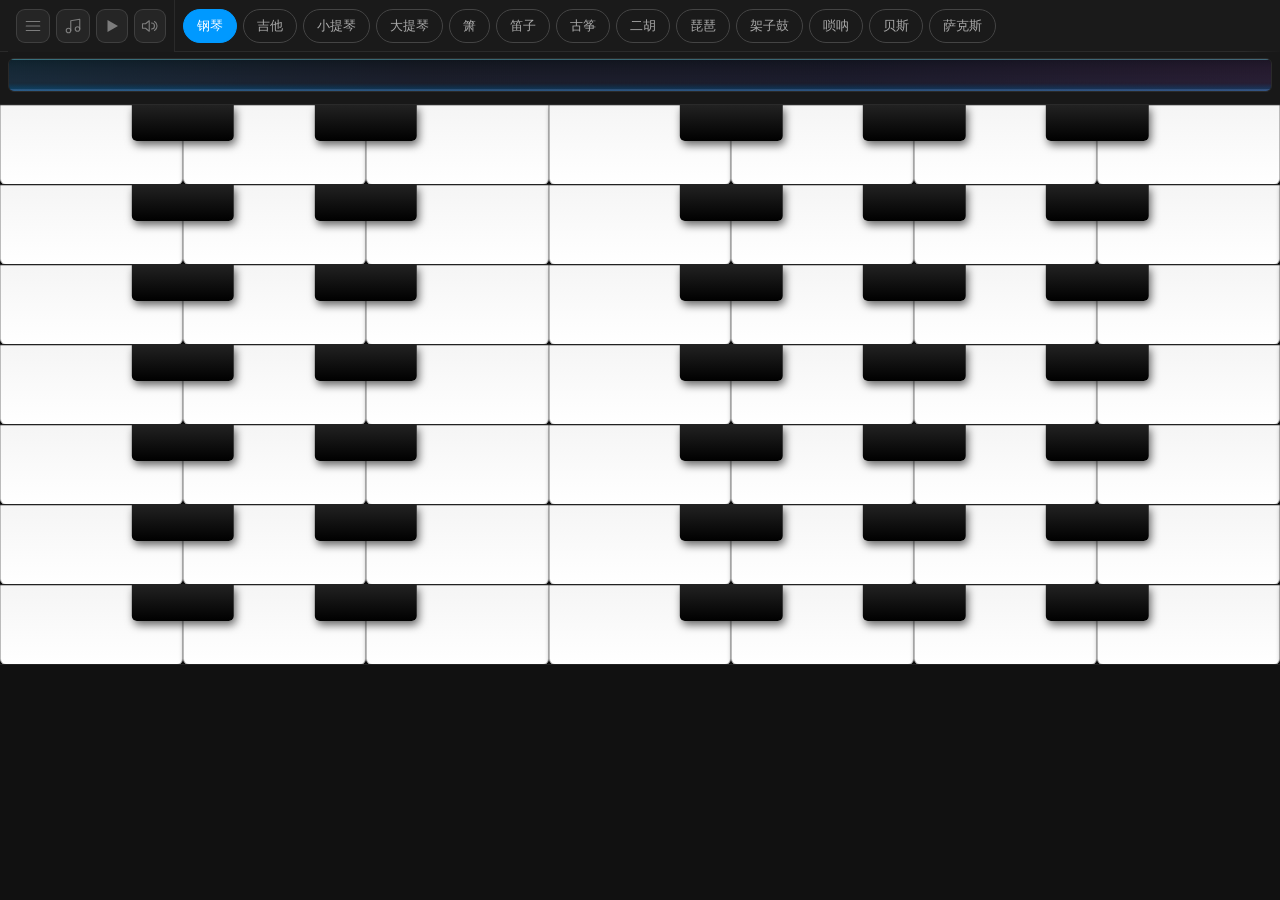
==== commit 300f7ee0: "上传全域乐器项目文件" ====
--- a/index.html
+++ b/index.html
@@ -1,494 +1,485 @@
-<!DOCTYPE html>
-<html lang="zh-CN">
-<head>
-<meta charset="UTF-8">
-<meta name="viewport" content="width=device-width, initial-scale=1, maximum-scale=1, user-scalable=no">
-<title>全域乐器</title>
-<link rel="stylesheet" href="style.css">
-
-</head>
-<body>
-
-<div class="control">
-  <div class="setting-btn-wrap">
-    <div class="setting-btn" id="mainSettingBtn">
-      <svg width="18" height="18" viewBox="0 0 24 24" fill="none" stroke="currentColor" stroke-width="1.5" stroke-linecap="round">
-        <line x1="3" y1="6" x2="21" y2="6"></line>
-        <line x1="3" y1="12" x2="21" y2="12"></line>
-        <line x1="3" y1="18" x2="21" y2="18"></line>
-      </svg>
-    </div>
-    <button class="music-btn" id="musicBtn">
-      <svg width="18" height="18" viewBox="0 0 24 24" fill="none" stroke="currentColor" stroke-width="1.5" stroke-linecap="round" stroke-linejoin="round">
-        <path d="M9 18V5l12-2v13"></path>
-        <circle cx="6" cy="18" r="3"></circle>
-        <circle cx="18" cy="16" r="3"></circle>
-      </svg>
-    </button>
-    <button class="play-btn" id="playBtn">
-      <svg width="18" height="18" viewBox="0 0 24 24" fill="currentColor">
-        <!-- 播放图标（默认显示） -->
-        <path class="play-icon" d="M6 4v16l14-8z"></path>
-        <!-- 暂停图标（默认隐藏） -->
-        <g class="pause-icon" style="display:none;">
-          <rect x="6" y="4" width="4" height="16" rx="1"></rect>
-          <rect x="14" y="4" width="4" height="16" rx="1"></rect>
-        </g>
-      </svg>
-    </button>
-    <button class="auto-btn" id="autoBtn">
-      <svg width="18" height="18" viewBox="0 0 24 24" fill="none" stroke="currentColor" stroke-width="1.5" stroke-linecap="round" stroke-linejoin="round">
-        <!-- 喇叭主体 -->
-        <polygon points="11 5 6 9 2 9 2 15 6 15 11 19 11 5"></polygon>
-        <!-- 两条扩散弧线（正常音量状态） -->
-        <path d="M14 8a4 4 0 0 1 0 8" class="volume-wave"></path>
-        <path d="M18 6a7 7 0 0 1 0 12" class="volume-wave"></path>
-        <!-- 静音叉号（默认隐藏） -->
-        <line x1="15" y1="7" x2="21" y2="17" class="mute-x" style="display:none;"></line>
-        <line x1="21" y1="7" x2="15" y2="17" class="mute-x" style="display:none;"></line>
-      </svg>
-    </button>
-  </div>
-  <div class="inst-scroll" id="instScroll"></div>
-  <div class="inst-fade-right"></div>
-</div>
-
-<div id="layoutToolbar">
-  <div class="toolbar-group toolbar-group-layout">
-    <div class="toolbar-item">
-      <span class="toolbar-label">排:</span>
-      <input type="range" class="toolbar-slider" id="sliderRows" min="1" max="7" step="1" value="7">
-      <input type="number" class="toolbar-input" id="inputRows" min="1" max="7" value="7">
-    </div>
-    <div class="toolbar-item">
-      <span class="toolbar-label">宽:</span>
-      <input type="range" class="toolbar-slider" id="sliderWidth" min="1" max="7" step="0.1" value="7">
-      <input type="number" class="toolbar-input" id="inputWidth" min="1" max="7" step="0.1" value="7">
-    </div>
-    <div class="toolbar-item">
-      <span class="toolbar-label">高:</span>
-      <input type="range" class="toolbar-slider" id="sliderHeight" min="80" max="300" step="10" value="80">
-      <input type="number" class="toolbar-input" id="inputHeight" min="80" max="300" value="80">
-    </div>
-    <div class="toolbar-item">
-      <span class="toolbar-label">隙:</span>
-      <input type="range" class="toolbar-slider" id="sliderGap" min="0" max="100" step="2" value="0">
-      <input type="number" class="toolbar-input" id="inputGap" min="0" max="100" value="0">
-    </div>
-  </div>
-  <div class="toolbar-group toolbar-group-rotate">
-    <div class="toolbar-item">
-      <button class="toolbar-btn-simple" id="btnPortrait">📱 竖屏</button>
-    </div>
-    <div class="toolbar-item">
-      <button class="toolbar-btn-simple" id="btnLandscape">📺 横屏</button>
-    </div>
-  </div>
-  <div class="toolbar-group toolbar-group-action">
-    <div class="toolbar-item">
-      <button class="toolbar-btn-simple toolbar-btn-save" id="btnSaveLayout">保存</button>
-    </div>
-  </div>
-</div>
-
-<div class="music-bar">
-  <div class="score-wrap" id="scoreWrap">
-    <canvas id="scoreBgCanvas" style="position:absolute;left:0;top:0;width:100%;height:100%;pointer-events:none;z-index:0;"></canvas>
-    <canvas id="scoreCanvas" style="z-index:1;"></canvas>
-    <canvas id="scoreOverlayCanvas" style="position:absolute;left:0;top:0;width:100%;height:100%;pointer-events:none;z-index:2;"></canvas>
-    <div class="layout-drag-hint" id="layoutDragHint">布局模式里可以左右拖动琴键位置，点击布局模式恢复正常模式</div>
-  </div>
-</div>
-
-<div class="piano-wrap">
-  <div class="piano-container" id="container">
-  </div>
-</div>
-
-<div class="modal-overlay" id="settingOverlay">
-  <div class="modal">
-    <div class="setting-list">
-      <button class="setting-btn-text" id="layoutBtn">布局模式</button>
-      <button class="setting-btn-text" id="keybindingBtn">按键设置</button>
-      <button class="setting-btn-text" id="virtualKeyBtn">虚拟按键</button>
-      <div class="setting-row">
-        <span class="setting-label">琴键提示</span>
-        <label class="setting-switch">
-          <input type="checkbox" id="keyHintToggle" checked>
-          <span class="setting-slider-round"></span>
-        </label>
-      </div>
-      <button class="setting-btn-text" id="feedbackBtn">反馈建议</button>
-    </div>
-  </div>
-</div>
-
-<div class="modal-overlay" id="virtualKeyOverlay">
-  <div class="modal" style="max-width:400px;max-height:90vh;overflow-y:auto;">
-    <div class="vk-settings">
-      <div class="vk-setting-row">
-        <label>按键大小:</label>
-        <div class="vk-range-row">
-          <input type="range" id="vkSize" min="30" max="300" value="50">
-          <input type="number" id="vkSizeInput" min="30" max="300" value="50">
-        </div>
-      </div>
-      <div class="vk-setting-row">
-        <label>透明度:</label>
-        <div class="vk-range-row">
-          <input type="range" id="vkOpacity" min="10" max="100" value="60">
-          <input type="number" id="vkOpacityInput" min="10" max="100" value="60">
-        </div>
-      </div>
-      <div class="vk-setting-row vk-color-row">
-        <label>颜色:</label>
-        <input type="color" id="vkColor" value="#0099ff" style="width:94px;height:24px;border:none;cursor:pointer;padding:0;background:transparent;">
-      </div>
-      <div class="vk-setting-row vk-text-row">
-        <input type="text" id="vkText" placeholder="显示文字">
-      </div>
-      <div class="vk-setting-row vk-text-row">
-        <select id="vkKey" placeholder="对应键盘" style="width:100%;padding:6px 8px;border-radius:4px;border:1px solid #444;background:#111;color:#eee;font-size:13px;">
-          <option value="">选择自定义按键</option>
-          <optgroup label="功能按键">
-            <option value="octaveDown">切换低八度</option>
-            <option value="octaveUp">切换高八度</option>
-            <option value="playPause">播放/暂停</option>
-          </optgroup>
-          <optgroup label="自定义按键" id="vkCustomKeysGroup">
-          </optgroup>
-        </select>
-      </div>
-      <div class="vk-btn-row">
-        <button id="vkAddBtn" class="vk-add-btn">+ 添加虚拟按键</button>
-        <button id="vkUpdateBtn" class="vk-add-btn" style="display:none;">保存修改</button>
-        <button id="vkCancelBtn" class="vk-add-btn" style="display:none;background:#333;color:#aaa;">取消</button>
-      </div>
-    </div>
-    <div class="vk-list-title">虚拟按键 (点击编辑):</div>
-    <div class="vk-list" id="vkList"></div>
-    <div class="vk-hint">提示：添加后可拖动调整位置</div>
-    <button class="modal-cancel" id="virtualKeyClose">关闭</button>
-  </div>
-</div>
-
-<div class="modal-overlay" id="modalOverlay">
-  <div class="modal song-modal">
-    <div class="song-tabs" id="songTabsContainer">
-      <button class="song-tab active" data-tab="record">录制</button>
-      <button class="song-tab" data-tab="tupu">图谱</button>
-      <button class="song-tab" data-tab="jianpu">简谱</button>
-      <button class="song-tab" data-tab="staff">五线谱</button>
-    </div>
-    <div class="song-tab-content" id="recordContent" style="flex-direction:column;gap:8px;padding:4px 0;">
-      <div class="song-list" id="recordList"></div>
-      <div style="display:flex;gap:6px;margin-top:4px;">
-        <button class="add-btn" id="addRecBtn" style="flex:1;margin-top:0;">&#65291;自定义</button>
-        <button class="add-btn" id="startRecordBtn" style="flex:1;margin-top:0;border-color:#0099ff;color:#0099ff;">&#127897; 录制</button>
-      </div>
-    </div>
-    <div class="song-tab-content" id="tupuContent" style="display:none;">
-      <div class="modal-title" style="font-size:12px;color:#666;font-weight:normal;white-space:nowrap;">提示：上传图片图谱，逐行播放</div>
-      <div class="song-list" id="tupuList"></div>
-      <button class="add-btn" id="addTupuBtn">&#65291;自定义</button>
-    </div>
-    <div class="song-tab-content" id="jianpuContent" style="display:none;">
-      <div class="modal-title" style="font-size:12px;color:#666;font-weight:normal;white-space:nowrap;">提示：挪动滚动栏，进入跟弹模式</div>
-      <div class="song-list" id="songList"></div>
-      <button class="add-btn" id="addSongBtn">&#65291;自定义</button>
-    </div>
-    <div class="song-tab-content" id="staffContent" style="display:none;">
-      <div class="coming-soon">五线谱功能开发中...</div>
-    </div>
-    <button class="modal-cancel" id="modalCancel">关闭</button>
-  </div>
-</div>
-
-<div class="edit-overlay" id="editOverlay">
-  <div class="edit-modal">
-    <div style="display:flex;align-items:center;gap:8px;">
-      <label style="white-space:nowrap;">乐谱名称</label>
-      <input type="text" id="editName" placeholder="例：小星星" style="flex:1;">
-      <label style="white-space:nowrap;">大调</label>
-      <input type="text" id="editKeySig" placeholder="1=C" style="width:50px;">
-      <label style="white-space:nowrap;">节拍</label>
-      <input type="text" id="editTimeSig" placeholder="4/4" style="width:50px;">
-    </div>
-    <label style="margin-top:12px;">简谱内容</label>
-    <textarea id="editScore" placeholder="例：1 1 5 5 | 6 6 5 - | 4 4 3 3 | 2 2 1 -"></textarea>
-    <div class="hint">
-      格式：1~7，【低1】~【低7】，【高1】~【高7】。八分音符(半拍)：数字用单下划线连接（例：5_5），十六分音符(1/4拍)：数字用双下划线连接（例：5__5）。延音 -，休止 0，附点 . ，小节线 |。
-    </div>
-    <div class="row">
-      <button class="cancel-btn" id="editCancel">取消</button>
-      <button class="ok-btn" id="editOk">保存</button>
-    </div>
-  </div>
-</div>
-
-<!-- 录制保存/编辑弹窗 -->
-<div class="edit-overlay" id="recEditOverlay">
-  <div class="edit-modal">
-    <div style="display:flex;align-items:center;gap:8px;flex-shrink:0;">
-      <label style="white-space:nowrap;">乐谱名称</label>
-      <input type="text" id="recEditName" placeholder="例：我的演奏" style="flex:1;">
-      <label style="white-space:nowrap;">播放倍率</label>
-      <input type="number" id="recEditSpeed" value="1" min="0.25" max="4" step="0.25" style="width:60px;">
-    </div>
-    <div style="display:flex;align-items:center;gap:8px;margin-top:12px;justify-content:space-between;flex-shrink:0;">
-      <div style="display:flex;align-items:center;gap:8px;">
-        <button type="button" id="recVisualEditBtn" class="rec-edit-mode-btn">可视化编辑</button>
-        <label id="recTextEditLabel" style="cursor:pointer;color:#888;">文本</label>
-      </div>
-      <div style="display:flex;align-items:center;gap:8px;">
-        <button class="cancel-btn" id="recEditCancel" style="height:30px;line-height:1;padding:0 12px;">取消</button>
-        <button class="ok-btn" id="recEditOk" style="height:30px;line-height:1;padding:0 12px;">保存</button>
-      </div>
-    </div>
-    <div id="recTextEditor">
-      <div style="margin-bottom:8px;">
-        <div style="display:flex;align-items:center;gap:4px;margin-bottom:4px;">
-          <span style="font-size:12px;color:#ccc;">主旋律</span>
-        </div>
-        <textarea id="recEditScoreMain" style="min-height:100px;font-size:11px;line-height:1.6;font-family:monospace;" placeholder="钢琴|C4|320ms|0ms_钢琴|G4|280ms|500ms"></textarea>
-      </div>
-      <div>
-        <div style="display:flex;align-items:center;gap:4px;margin-bottom:4px;">
-          <span style="font-size:12px;color:#ccc;">伴奏</span>
-        </div>
-        <textarea id="recEditScoreAccomp" style="min-height:100px;font-size:11px;line-height:1.6;font-family:monospace;" placeholder="钢琴|C3|320ms|0ms_钢琴|E3|280ms|500ms"></textarea>
-      </div>
-      <div style="font-size:10px;color:#555;margin-top:6px;line-height:1.5;">
-        格式：<b style="color:#aaa">乐器|音域|按住时长ms|时间节点ms</b>，用 <b style="color:#aaa">_</b> 分隔音符。
-      </div>
-    </div>
-    <div id="recVisualEditor" style="display:none;flex:1;min-height:0;flex-direction:column;overflow:hidden;">
-      <div style="display:flex;align-items:center;justify-content:space-between;margin-bottom:8px;flex-wrap:wrap;gap:8px;flex-shrink:0;">
-        <div style="display:flex;align-items:center;gap:8px;">
-          <button id="recVisualPlay" title="播放/暂停" style="background:#222;border:1px solid #444;color:#eee;padding:6px 10px;border-radius:4px;cursor:pointer;font-size:12px;">▶ 播放</button>
-          <span style="color:#666;font-size:12px;margin-left:8px;">时间：<span id="recVisualTime">0.0s</span></span>
-        </div>
-        <div style="display:flex;align-items:center;gap:4px;">
-          <button id="recVisualUndo" title="撤销 (Ctrl+Z)" style="background:#222;border:1px solid #444;color:#eee;padding:4px 8px;border-radius:4px;cursor:pointer;font-size:11px;">↶</button>
-          <button id="recVisualRedo" title="重做 (Ctrl+Y)" style="background:#222;border:1px solid #444;color:#eee;padding:4px 8px;border-radius:4px;cursor:pointer;font-size:11px;">↷</button>
-          <button id="recVisualAdd" title="新建音符 (Shift+点击)" style="background:#222;border:1px solid #444;color:#eee;padding:4px 8px;border-radius:4px;cursor:pointer;font-size:11px;">新建</button>
-          <button id="recVisualCopy" title="复制 (Ctrl+C)" style="background:#222;border:1px solid #444;color:#eee;padding:4px 8px;border-radius:4px;cursor:pointer;font-size:11px;">复制</button>
-          <button id="recVisualPaste" title="粘贴 (Ctrl+V)" style="background:#222;border:1px solid #444;color:#eee;padding:4px 8px;border-radius:4px;cursor:pointer;font-size:11px;">粘贴</button>
-          <button id="recVisualDel" title="删除 (Delete)" style="background:#222;border:1px solid #444;color:#eee;padding:4px 8px;border-radius:4px;cursor:pointer;font-size:11px;">删除</button>
-          <button id="recVisualFit" title="最大化显示 (Shift+Z)" style="background:#222;border:1px solid #444;color:#eee;padding:4px 8px;border-radius:4px;cursor:pointer;font-size:11px;">🔍</button>
-        </div>
-        <div style="display:flex;align-items:center;gap:6px;font-size:11px;color:#888;">
-          <span>BPM</span>
-          <input type="number" id="recVisualBPM" min="30" max="240" value="120" style="width:50px;background:#222;border:1px solid #444;color:#eee;padding:2px 4px;border-radius:4px;font-size:11px;">
-          <span>拍号</span>
-          <input type="text" id="recVisualTimeSig" value="4/4" placeholder="如4/4" style="width:50px;background:#222;border:1px solid #444;color:#eee;padding:2px 4px;border-radius:4px;font-size:11px;text-align:center;">
-          <button id="recVisualSnap" title="网格吸附" style="background:#222;border:1px solid #444;color:#eee;padding:4px 8px;border-radius:4px;cursor:pointer;font-size:11px;">🧲 吸附</button>
-        </div>
-        <div id="recVisualProps" style="display:flex;align-items:center;gap:6px;font-size:12px;">
-          <span style="color:#666;">选中：</span>
-          <select id="recVisualInst" style="background:#222;border:1px solid #444;color:#eee;padding:3px 6px;border-radius:4px;font-size:11px;">
-            <option value="钢琴">钢琴</option>
-            <option value="吉他">吉他</option>
-            <option value="小提琴">小提琴</option>
-            <option value="大提琴">大提琴</option>
-            <option value="箫">箫</option>
-            <option value="笛子">笛子</option>
-            <option value="古筝">古筝</option>
-            <option value="二胡">二胡</option>
-            <option value="琵琶">琵琶</option>
-            <option value="鼓">鼓</option>
-            <option value="架子鼓">架子鼓</option>
-            <option value="钟声">钟声</option>
-            <option value="唢呐">唢呐</option>
-            <option value="贝斯">贝斯</option>
-            <option value="萨克斯">萨克斯</option>
-          </select>
-          <select id="recVisualNote" style="background:#222;border:1px solid #444;color:#eee;padding:3px 6px;border-radius:4px;font-size:11px;">
-            <option value="C3">C3</option><option value="C#3">C#3</option><option value="D3">D3</option><option value="D#3">D#3</option><option value="E3">E3</option><option value="F3">F3</option><option value="F#3">F#3</option><option value="G3">G3</option><option value="G#3">G#3</option><option value="A3">A3</option><option value="A#3">A#3</option><option value="B3">B3</option>
-            <option value="C4">C4</option><option value="C#4">C#4</option><option value="D4">D4</option><option value="D#4">D#4</option><option value="E4">E4</option><option value="F4">F4</option><option value="F#4">F#4</option><option value="G4">G4</option><option value="G#4">G#4</option><option value="A4">A4</option><option value="A#4">A#4</option><option value="B4">B4</option>
-            <option value="C5">C5</option><option value="C#5">C#5</option><option value="D5">D5</option><option value="D#5">D#5</option><option value="E5">E5</option><option value="F5">F5</option><option value="F#5">F#5</option><option value="G5">G5</option><option value="G#5">G#5</option><option value="A5">A5</option><option value="A#5">A#5</option><option value="B5">B5</option>
-          </select>
-          <select id="recVisualDuration" style="background:#222;border:1px solid #444;color:#eee;padding:3px 6px;border-radius:4px;font-size:11px;">
-            <option value="0.25">1/16</option>
-            <option value="0.5">1/8</option>
-            <option value="0.75">3/16</option>
-            <option value="1" selected>1/4</option>
-            <option value="1.5">3/8</option>
-            <option value="2">1/2</option>
-            <option value="3">3/4</option>
-            <option value="4">全音符</option>
-          </select>
-        </div>
-        <div style="display:flex;align-items:center;gap:6px;font-size:11px;color:#888;flex-shrink:0;">
-          <span>总时长</span>
-          <input type="number" id="recVisualMaxTimeInput" min="1" max="300" step="1" value="10" style="width:50px;background:#333;border:1px solid #444;color:#eee;padding:2px 4px;border-radius:3px;font-size:11px;">
-          <span>秒</span>
-          <span style="margin-left:8px;">区域</span>
-          <div id="recVisualRangeBar" style="position:relative;width:150px;height:20px;background:#333;border-radius:4px;">
-            <div id="recVisualRangeHandleLeft" style="position:absolute;top:1px;width:6px;height:18px;background:rgba(150,180,210,0.9);cursor:ew-resize;z-index:10;border-radius:2px;"></div>
-            <div id="recVisualRangeSel" style="position:absolute;top:2px;height:16px;background:rgba(100,140,180,0.6);border-radius:2px;cursor:move;z-index:5;"></div>
-            <div id="recVisualRangeHandleRight" style="position:absolute;top:1px;width:6px;height:18px;background:rgba(150,180,210,0.9);cursor:ew-resize;z-index:10;border-radius:2px;"></div>
-          </div>
-          <span style="margin-left:8px;">映射时长</span>
-          <input type="number" id="recVisualRegionTime" min="1" max="300" step="1" value="10" style="width:50px;background:#333;border:1px solid #444;color:#eee;padding:2px 4px;border-radius:3px;font-size:11px;">
-          <span>秒</span>
-        </div>
-      </div>
-      <div style="display:flex;gap:8px;flex:1;min-height:0;align-items:stretch;">
-        <div id="trackControlsWrap" style="display:flex;flex-direction:column;justify-content:flex-start;gap:0;padding:0;align-items:center;flex-shrink:0;">
-          <div id="mainTrackControls" style="text-align:center;display:flex;flex-direction:column;gap:4px;align-items:center;justify-content:flex-start;min-width:24px;">
-            <button id="recVisualAddMainTrack" style="background:#222;border:1px solid #444;color:#eee;padding:2px;border-radius:3px;cursor:pointer;font-size:10px;width:14px;height:14px;display:flex;align-items:center;justify-content:center;flex-shrink:0;">＋</button>
-            <div style="color:#888;font-size:10px;writing-mode:vertical-rl;text-orientation:mixed;line-height:1;letter-spacing:2px;width:14px;white-space:nowrap;">主旋律</div>
-            <button id="recVisualDelMainTrack" style="background:#222;border:1px solid #444;color:#eee;padding:2px;border-radius:3px;cursor:pointer;font-size:10px;width:14px;height:14px;display:flex;align-items:center;justify-content:center;flex-shrink:0;">－</button>
-          </div>
-          <div id="accompTrackControls" style="text-align:center;display:flex;flex-direction:column;gap:4px;align-items:center;justify-content:flex-start;min-width:24px;">
-            <button id="recVisualAddAccompTrack" style="background:#222;border:1px solid #444;color:#eee;padding:2px;border-radius:3px;cursor:pointer;font-size:10px;width:14px;height:14px;display:flex;align-items:center;justify-content:center;flex-shrink:0;">＋</button>
-            <div style="color:#888;font-size:10px;writing-mode:vertical-rl;text-orientation:mixed;line-height:1;letter-spacing:2px;width:14px;white-space:nowrap;">伴奏</div>
-            <button id="recVisualDelAccompTrack" style="background:#222;border:1px solid #444;color:#eee;padding:2px;border-radius:3px;cursor:pointer;font-size:10px;width:14px;height:14px;display:flex;align-items:center;justify-content:center;flex-shrink:0;">－</button>
-          </div>
-        </div>
-        <div id="recVisualCanvasWrap" style="background:#1a1a1a;border-radius:6px;overflow:hidden;position:relative;flex:1;min-height:0;display:flex;">
-          <div id="recVisualCanvasContainer" style="flex:1;position:relative;overflow:hidden;">
-            <canvas id="recVisualCanvas"></canvas>
-          </div>
-          <div id="recVisualVScrollbar" style="width:12px;background:#222;display:flex;flex-direction:column;align-items:center;padding:4px 0;flex-shrink:0;">
-            <div id="recVisualVThumb" style="width:8px;background:rgba(100,150,200,0.6);border-radius:4px;cursor:pointer;min-height:30px;max-height:80%;position:absolute;top:0;"></div>
-          </div>
-        </div>
-      </div>
-      <div style="display:flex;align-items:center;gap:8px;margin-bottom:8px;">
-        <select id="recVisualPianoInst" style="background:#222;border:1px solid #444;color:#eee;padding:4px 8px;border-radius:4px;font-size:12px;flex-shrink:0;">
-          <option value="piano">钢琴</option>
-          <option value="guitar">吉他</option>
-          <option value="violin">小提琴</option>
-          <option value="cello">大提琴</option>
-          <option value="xiao">箫</option>
-          <option value="dizi">笛子</option>
-          <option value="guzheng">古筝</option>
-          <option value="erhu">二胡</option>
-          <option value="pipa">琵琶</option>
-          <option value="drum">鼓</option>
-          <option value="drumkit">架子鼓</option>
-          <option value="bell">钟声</option>
-          <option value="suona">唢呐</option>
-          <option value="bass">贝斯</option>
-          <option value="saxophone">萨克斯</option>
-        </select>
-        <div id="recVisualPiano" style="background:#1a1a1a;border-radius:4px;overflow:hidden;flex:1;"></div>
-      </div>
-      <div style="font-size:10px;color:#555;line-height:1.5;flex-shrink:0;padding-bottom:6px;">
-        点击选中，拖动移动，拖动右边缘调整时长。Shift+点击添加。Ctrl+拖动框选多音符。Ctrl+C复制，Ctrl+V粘贴，Delete删除。开启吸附后自动对齐节拍。
-      </div>
-    </div>
-  </div>
-</div>
-
-<div class="edit-overlay" id="tupuEditOverlay">
-  <div class="edit-modal tupu-edit-modal">
-    <div class="tupu-edit-content">
-      <div class="tupu-edit-left">
-        <div class="tupu-edit-left-row">
-          <div class="tupu-left-col">
-            <div class="tupu-top-row">
-              <input type="text" id="tupuName" placeholder="乐谱名称" class="tupu-name-input" maxlength="8">
-              <input type="number" id="tupuSpeed" min="30" max="240" step="1" value="80" placeholder="速度BPM" class="tupu-speed-input" maxlength="4">
-            </div>
-            <div class="tupu-page-nav">
-              <button class="tupu-nav-btn" id="tupuPrevBtn">◀</button>
-              <span id="tupuNavInfo">1 / 1</span>
-              <button class="tupu-nav-btn" id="tupuNextBtn">▶</button>
-              <button class="tupu-action-btn" id="tupuAddBtn">＋</button>
-              <button class="tupu-action-btn tupu-delete-btn" id="tupuDeleteBtn">－</button>
-            </div>
-            <div class="tupu-actions">
-              <button class="tupu-btn-small" id="tupuAddRow">＋ 增加行</button>
-              <button class="tupu-btn-small" id="tupuDelRow">－ 删除行</button>
-            </div>
-            <div class="tupu-global-controls">
-              <div class="tupu-global-row">
-                <label>宽度</label>
-                <input type="range" id="globalWidth" min="10" max="100" value="80" step="1">
-                <span id="globalWidthVal">80%</span>
-              </div>
-              <div class="tupu-global-row">
-                <label>高度</label>
-                <input type="range" id="globalHeight" min="1" max="50" value="10" step="0.5">
-                <span id="globalHeightVal">10%</span>
-              </div>
-              <div class="tupu-global-row">
-                <label>间距</label>
-                <input type="range" id="globalGap" min="0" max="20" value="2" step="0.5">
-                <span id="globalGapVal">2%</span>
-              </div>
-            </div>
-            <div class="tupu-mask-props" id="maskPropsPanel" style="display:none;">
-              <div class="tupu-prop-row">
-                <label>左边</label>
-                <input type="number" id="maskLeftPct" min="0" max="100" step="0.01" value="0">
-                <span>%</span>
-                <label>右边</label>
-                <input type="number" id="maskRightPct" min="0" max="100" step="0.01" value="100">
-                <span>%</span>
-              </div>
-              <div class="tupu-prop-row">
-                <label>上边</label>
-                <input type="number" id="maskTopPct" min="0" max="100" step="0.01" value="0">
-                <span>%</span>
-                <label>下边</label>
-                <input type="number" id="maskBottomPct" min="0" max="100" step="0.01" value="100">
-                <span>%</span>
-              </div>
-            </div>
-          </div>
-        </div>
-        <input type="file" id="tupuImageInput" accept="image/*" style="display:none;">
-      </div>
-      <div class="tupu-edit-right">
-        <div class="tupu-preview-wrap">
-          <div class="tupu-preview" id="tupuPreview">
-            <div class="tupu-placeholder" style="white-space:nowrap;">上传图片乐谱，逐行播放</div>
-          </div>
-        </div>
-      </div>
-    </div>
-    <div class="row">
-      <button class="cancel-btn" id="tupuEditCancel">取消</button>
-      <button class="ok-btn" id="tupuEditOk">保存</button>
-    </div>
-  </div>
-</div>
-
-<div class="modal-overlay" id="msgOverlay">
-  <div class="modal">
-    <div id="msgContent" style="font-size:13px;color:#ddd;line-height:1.6;margin-bottom:10px;"></div>
-    <button class="modal-cancel" id="msgOk">确定</button>
-  </div>
-</div>
-
-<div class="modal-overlay" id="appConfirmOverlay" style="z-index:9999;">
-  <div class="modal" style="min-width:220px;">
-    <div class="modal-title" id="appConfirmTitle">确认</div>
-    <div id="appConfirmContent" style="font-size:13px;color:#ddd;line-height:1.6;margin-bottom:16px;"></div>
-    <div style="display:flex;gap:8px;">
-      <button class="cancel-btn" id="appConfirmCancel" style="flex:1;">取消</button>
-      <button class="ok-btn" id="appConfirmOk" style="flex:1;">确定</button>
-    </div>
-  </div>
-</div>
-
-<div id="keybindingOverlay">
-  <div class="keybinding-modal">
-    <div id="keybindingBody" class="keybinding-body"></div>
-    <div class="keybinding-footer">
-      <button id="keybindingRestore" class="cancel-btn">恢复默认</button>
-      <div style="flex:1;"></div>
-      <button id="keybindingCancel" class="cancel-btn">取消</button>
-      <button id="keybindingSave" class="ok-btn">保存</button>
-    </div>
-  </div>
-</div>
-
-<script src="main.js"></script>
-
-</body>
-</html>
+<!DOCTYPE html>
+<html lang="zh-CN">
+<head>
+<meta charset="UTF-8">
+<meta name="viewport" content="width=device-width, initial-scale=1, maximum-scale=1, user-scalable=no">
+<title>全域乐器</title>
+<link rel="stylesheet" href="style.css">
+
+</head>
+<body>
+
+<div class="control">
+  <div class="setting-btn-wrap">
+    <div class="setting-btn" id="mainSettingBtn">
+      <svg width="18" height="18" viewBox="0 0 24 24" fill="none" stroke="currentColor" stroke-width="1.5" stroke-linecap="round">
+        <line x1="3" y1="6" x2="21" y2="6"></line>
+        <line x1="3" y1="12" x2="21" y2="12"></line>
+        <line x1="3" y1="18" x2="21" y2="18"></line>
+      </svg>
+    </div>
+    <button class="music-btn" id="musicBtn">
+      <svg width="18" height="18" viewBox="0 0 24 24" fill="none" stroke="currentColor" stroke-width="1.5" stroke-linecap="round" stroke-linejoin="round">
+        <path d="M9 18V5l12-2v13"></path>
+        <circle cx="6" cy="18" r="3"></circle>
+        <circle cx="18" cy="16" r="3"></circle>
+      </svg>
+    </button>
+    <button class="play-btn" id="playBtn">
+      <svg width="18" height="18" viewBox="0 0 24 24" fill="currentColor">
+        <!-- 播放图标（默认显示） -->
+        <path class="play-icon" d="M6 4v16l14-8z"></path>
+        <!-- 暂停图标（默认隐藏） -->
+        <g class="pause-icon" style="display:none;">
+          <rect x="6" y="4" width="4" height="16" rx="1"></rect>
+          <rect x="14" y="4" width="4" height="16" rx="1"></rect>
+        </g>
+      </svg>
+    </button>
+    <button class="auto-btn" id="autoBtn">
+      <svg width="18" height="18" viewBox="0 0 24 24" fill="none" stroke="currentColor" stroke-width="1.5" stroke-linecap="round" stroke-linejoin="round">
+        <!-- 喇叭主体 -->
+        <polygon points="11 5 6 9 2 9 2 15 6 15 11 19 11 5"></polygon>
+        <!-- 两条扩散弧线（正常音量状态） -->
+        <path d="M14 8a4 4 0 0 1 0 8" class="volume-wave"></path>
+        <path d="M18 6a7 7 0 0 1 0 12" class="volume-wave"></path>
+        <!-- 静音叉号（默认隐藏） -->
+        <line x1="15" y1="7" x2="21" y2="17" class="mute-x" style="display:none;"></line>
+        <line x1="21" y1="7" x2="15" y2="17" class="mute-x" style="display:none;"></line>
+      </svg>
+    </button>
+  </div>
+  <div class="inst-scroll" id="instScroll"></div>
+  <div class="inst-fade-right"></div>
+</div>
+
+<div id="layoutToolbar">
+  <div class="toolbar-group toolbar-group-layout">
+    <div class="toolbar-item">
+      <span class="toolbar-label">排:</span>
+      <input type="range" class="toolbar-slider" id="sliderRows" min="1" max="7" step="1" value="7">
+      <input type="number" class="toolbar-input" id="inputRows" min="1" max="7" value="7">
+    </div>
+    <div class="toolbar-item">
+      <span class="toolbar-label">宽:</span>
+      <input type="range" class="toolbar-slider" id="sliderWidth" min="1" max="7" step="0.1" value="7">
+      <input type="number" class="toolbar-input" id="inputWidth" min="1" max="7" step="0.1" value="7">
+    </div>
+    <div class="toolbar-item">
+      <span class="toolbar-label">高:</span>
+      <input type="range" class="toolbar-slider" id="sliderHeight" min="80" max="300" step="10" value="80">
+      <input type="number" class="toolbar-input" id="inputHeight" min="80" max="300" value="80">
+    </div>
+    <div class="toolbar-item">
+      <span class="toolbar-label">隙:</span>
+      <input type="range" class="toolbar-slider" id="sliderGap" min="0" max="100" step="2" value="0">
+      <input type="number" class="toolbar-input" id="inputGap" min="0" max="100" value="0">
+    </div>
+  </div>
+  <div class="toolbar-group toolbar-group-rotate">
+    <div class="toolbar-item">
+      <button class="toolbar-btn-simple" id="btnPortrait">📱 竖屏</button>
+    </div>
+    <div class="toolbar-item">
+      <button class="toolbar-btn-simple" id="btnLandscape">📺 横屏</button>
+    </div>
+  </div>
+  <div class="toolbar-group toolbar-group-action">
+    <div class="toolbar-item">
+      <button class="toolbar-btn-simple toolbar-btn-save" id="btnSaveLayout">保存</button>
+    </div>
+  </div>
+</div>
+
+<div class="music-bar">
+  <div class="score-wrap" id="scoreWrap">
+    <canvas id="scoreBgCanvas" style="position:absolute;left:0;top:0;width:100%;height:100%;pointer-events:none;z-index:0;"></canvas>
+    <canvas id="scoreCanvas" style="z-index:1;"></canvas>
+    <canvas id="scoreOverlayCanvas" style="position:absolute;left:0;top:0;width:100%;height:100%;pointer-events:none;z-index:2;"></canvas>
+    <div class="layout-drag-hint" id="layoutDragHint">布局模式里可以左右拖动琴键位置，点击布局模式恢复正常模式</div>
+  </div>
+</div>
+
+<div class="piano-wrap">
+  <div class="piano-container" id="container">
+  </div>
+</div>
+
+<div class="modal-overlay" id="settingOverlay">
+  <div class="modal">
+    <div class="setting-list">
+      <button class="setting-btn-text" id="layoutBtn">布局模式</button>
+      <button class="setting-btn-text" id="keybindingBtn">按键设置</button>
+      <button class="setting-btn-text" id="virtualKeyBtn">虚拟按键</button>
+      <button class="setting-btn-text" id="toneAdjustBtn">音色调整</button>
+      <div class="setting-row">
+        <span class="setting-label">琴键提示</span>
+        <label class="setting-switch">
+          <input type="checkbox" id="keyHintToggle" checked>
+          <span class="setting-slider-round"></span>
+        </label>
+      </div>
+      <button class="setting-btn-text" id="feedbackBtn">反馈建议</button>
+    </div>
+  </div>
+</div>
+
+<div class="modal-overlay" id="virtualKeyOverlay">
+  <div class="modal" style="max-width:400px;max-height:90vh;overflow-y:auto;">
+    <div class="vk-settings">
+      <div class="vk-setting-row">
+        <label>按键大小:</label>
+        <div class="vk-range-row">
+          <input type="range" id="vkSize" min="30" max="300" value="50">
+          <input type="number" id="vkSizeInput" min="30" max="300" value="50">
+        </div>
+      </div>
+      <div class="vk-setting-row">
+        <label>透明度:</label>
+        <div class="vk-range-row">
+          <input type="range" id="vkOpacity" min="10" max="100" value="60">
+          <input type="number" id="vkOpacityInput" min="10" max="100" value="60">
+        </div>
+      </div>
+      <div class="vk-setting-row vk-color-row">
+        <label>颜色:</label>
+        <input type="color" id="vkColor" value="#0099ff" style="width:94px;height:24px;border:none;cursor:pointer;padding:0;background:transparent;">
+      </div>
+      <div class="vk-setting-row vk-text-row">
+        <input type="text" id="vkText" placeholder="显示文字">
+      </div>
+      <div class="vk-setting-row vk-text-row">
+        <select id="vkKey" placeholder="对应键盘" style="width:100%;padding:6px 8px;border-radius:4px;border:1px solid #444;background:#111;color:#eee;font-size:13px;">
+          <option value="">选择自定义按键</option>
+          <optgroup label="功能按键">
+            <option value="octaveDown">切换低八度</option>
+            <option value="octaveUp">切换高八度</option>
+            <option value="playPause">播放/暂停</option>
+          </optgroup>
+          <optgroup label="自定义按键" id="vkCustomKeysGroup">
+          </optgroup>
+        </select>
+      </div>
+      <div class="vk-btn-row">
+        <button id="vkAddBtn" class="vk-add-btn">+ 添加虚拟按键</button>
+        <button id="vkUpdateBtn" class="vk-add-btn" style="display:none;">保存修改</button>
+        <button id="vkCancelBtn" class="vk-add-btn" style="display:none;background:#333;color:#aaa;">取消</button>
+      </div>
+    </div>
+    <div class="vk-list-title">虚拟按键 (点击编辑):</div>
+    <div class="vk-list" id="vkList"></div>
+    <div class="vk-hint">提示：添加后可拖动调整位置</div>
+    <button class="modal-cancel" id="virtualKeyClose">关闭</button>
+  </div>
+</div>
+
+<div class="tone-overlay" id="toneOverlay">
+  <div class="tone-container">
+    <div class="tone-header">
+      <div class="tone-title">音色调整</div>
+      <button class="tone-close-btn" id="toneCloseBtn">×</button>
+    </div>
+    <div class="tone-tabs" id="toneTabsContainer"></div>
+    <div class="tone-content" id="toneContent">
+      <div class="tone-controls" id="toneControls"></div>
+    </div>
+    <div class="tone-footer">
+      <button class="tone-preview-btn" id="tonePreviewBtn">试听</button>
+      <div style="flex:1;"></div>
+      <button class="tone-delete-btn" id="toneDeleteBtn" style="display:none;">删除</button>
+      <button class="tone-reset-btn" id="toneResetBtn">默认</button>
+      <button class="tone-save-btn" id="toneSaveBtn">保存</button>
+    </div>
+  </div>
+</div>
+
+<div class="modal-overlay" id="modalOverlay">
+  <div class="modal song-modal">
+    <div class="song-tabs" id="songTabsContainer">
+      <button class="song-tab active" data-tab="record">录制</button>
+      <button class="song-tab" data-tab="tupu">图谱</button>
+      <button class="song-tab" data-tab="jianpu">简谱</button>
+      <button class="song-tab" data-tab="staff">五线谱</button>
+    </div>
+    <div class="song-tab-content" id="recordContent" style="flex-direction:column;gap:8px;">
+      <div class="song-list" id="recordList"></div>
+      <div style="display:flex;gap:6px;margin-top:4px;">
+        <button class="add-btn" id="addRecBtn" style="flex:1;margin-top:0;">&#65291;自定义</button>
+        <button class="add-btn" id="startRecordBtn" style="flex:1;margin-top:0;border-color:#0099ff;color:#0099ff;">&#127897; 录制</button>
+      </div>
+    </div>
+    <div class="song-tab-content" id="tupuContent" style="display:none;">
+      <div class="modal-title" style="font-size:12px;color:#666;font-weight:normal;white-space:nowrap;">提示：上传图片图谱，逐行播放</div>
+      <div class="song-list" id="tupuList"></div>
+      <button class="add-btn" id="addTupuBtn">&#65291;自定义</button>
+    </div>
+    <div class="song-tab-content" id="jianpuContent" style="display:none;">
+      <div class="modal-title" style="font-size:12px;color:#666;font-weight:normal;white-space:nowrap;">提示：挪动滚动栏，进入跟弹模式</div>
+      <div class="song-list" id="songList"></div>
+      <button class="add-btn" id="addSongBtn">&#65291;自定义</button>
+    </div>
+    <div class="song-tab-content" id="staffContent" style="display:none;">
+      <div class="coming-soon">五线谱功能开发中...</div>
+    </div>
+    <button class="modal-cancel" id="modalCancel">关闭</button>
+  </div>
+</div>
+
+<div class="edit-overlay" id="editOverlay">
+  <div class="edit-modal">
+    <div style="display:flex;align-items:center;gap:8px;">
+      <label style="white-space:nowrap;">乐谱名称</label>
+      <input type="text" id="editName" placeholder="例：小星星" style="flex:1;">
+      <label style="white-space:nowrap;">大调</label>
+      <input type="text" id="editKeySig" placeholder="1=C" style="width:50px;">
+      <label style="white-space:nowrap;">节拍</label>
+      <input type="text" id="editTimeSig" placeholder="4/4" style="width:50px;">
+    </div>
+    <label style="margin-top:12px;">简谱内容</label>
+    <textarea id="editScore" placeholder="例：1 1 5 5 | 6 6 5 - | 4 4 3 3 | 2 2 1 -"></textarea>
+    <div class="hint">
+      格式：1~7，【低1】~【低7】，【高1】~【高7】。八分音符(半拍)：数字用单下划线连接（例：5_5），十六分音符(1/4拍)：数字用双下划线连接（例：5__5）。延音 -，休止 0，附点 . ，小节线 |。
+    </div>
+    <div class="row">
+      <button class="cancel-btn" id="editCancel">取消</button>
+      <button class="ok-btn" id="editOk">保存</button>
+    </div>
+  </div>
+</div>
+
+<!-- 录制保存/编辑弹窗 -->
+<div class="edit-overlay" id="recEditOverlay">
+  <div class="edit-modal">
+    <div style="display:flex;align-items:center;gap:8px;flex-shrink:0;">
+      <label style="white-space:nowrap;">乐谱名称</label>
+      <input type="text" id="recEditName" placeholder="例：我的演奏" style="flex:1;">
+      <label style="white-space:nowrap;">播放倍率</label>
+      <input type="number" id="recEditSpeed" value="1" min="0.25" max="4" step="0.25" style="width:60px;">
+    </div>
+    <div style="display:flex;align-items:center;gap:8px;margin-top:12px;justify-content:space-between;flex-shrink:0;">
+      <div style="display:flex;align-items:center;gap:8px;">
+        <button type="button" id="recVisualEditBtn" class="rec-edit-mode-btn">可视化编辑</button>
+        <label id="recTextEditLabel" style="cursor:pointer;color:#888;">文本</label>
+      </div>
+      <div style="display:flex;align-items:center;gap:8px;">
+        <button class="cancel-btn" id="recEditCancel" style="height:30px;line-height:1;padding:0 12px;">退出</button>
+        <button class="ok-btn" id="recEditOk" style="height:30px;line-height:1;padding:0 12px;">保存</button>
+      </div>
+    </div>
+    <div id="recTextEditor">
+      <div style="margin-bottom:8px;">
+        <div id="textTrackBtnContainer" style="display:flex;align-items:center;gap:8px;margin-bottom:4px;flex-wrap:wrap;">
+          <button id="recTextTrackMain" class="rec-text-track-btn" style="background:#0099ff;border:1px solid #0099ff;color:#fff;padding:4px 12px;border-radius:4px;cursor:pointer;font-size:12px;">主旋律</button>
+          <button id="recTextTrackAccomp" class="rec-text-track-btn" style="background:#222;border:1px solid #444;color:#888;padding:4px 12px;border-radius:4px;cursor:pointer;font-size:12px;">伴奏</button>
+        </div>
+        <textarea id="recEditScoreText" style="min-height:200px;font-size:11px;line-height:1.6;font-family:monospace;" placeholder="钢琴|C4|100|320|0_钢琴|G4|100|280|500"></textarea>
+      </div>
+      <div style="font-size:10px;color:#555;margin-top:6px;line-height:1.5;">
+        格式：<b style="color:#aaa">乐器|音域|音量|按住时长ms|时间节点ms</b>，用 <b style="color:#aaa">_</b> 分隔音符。音量范围30-100。
+      </div>
+    </div>
+    <div id="recVisualEditor" style="display:none;flex:1;min-height:0;flex-direction:column;overflow:hidden;">
+      <div id="recVisualToolbar" style="display:flex;align-items:center;margin-bottom:8px;flex-wrap:nowrap;gap:8px;flex-shrink:0;height:36px;white-space:nowrap;overflow-x:auto;overflow-y:hidden;">
+        <div id="recVisualPlayBtns" class="toolbar-btns" style="display:flex;align-items:center;gap:8px;">
+          <button id="recVisualPlay" class="toolbar-btn" title="播放/暂停" style="background:#222;border:1px solid #444;color:#eee;padding:0 10px;border-radius:4px;cursor:pointer;font-size:12px;height:28px;">▶ 播放</button>
+          <button id="melodyControlBtn" class="toolbar-btn" title="旋律控制" style="background:#222;border:1px solid #444;color:#eee;padding:0 10px;border-radius:4px;cursor:pointer;font-size:12px;height:28px;">旋律控制</button>
+        </div>
+        <div id="recVisualEditBtns" class="toolbar-btns" style="display:flex;align-items:center;gap:4px;">
+          <button id="recVisualCopy" class="toolbar-btn" title="复制 (Ctrl+C)" style="background:#222;border:1px solid #444;color:#eee;padding:0 8px;border-radius:4px;cursor:pointer;font-size:11px;height:28px;">复制</button>
+          <button id="recVisualPaste" class="toolbar-btn" title="粘贴 (Ctrl+V)" style="background:#222;border:1px solid #444;color:#eee;padding:0 8px;border-radius:4px;cursor:pointer;font-size:11px;height:28px;">粘贴</button>
+          <button id="recVisualDel" class="toolbar-btn" title="删除 (Delete)" style="background:#222;border:1px solid #444;color:#eee;padding:0 8px;border-radius:4px;cursor:pointer;font-size:11px;height:28px;">删除</button>
+          <button id="recVisualFit" class="toolbar-btn" title="最大化显示 (Shift+Z)" style="background:#222;border:1px solid #444;color:#eee;padding:0 8px;border-radius:4px;cursor:pointer;font-size:11px;height:28px;">🔍</button>
+        </div>
+        <div id="recVisualBPMArea" class="toolbar-area" style="display:flex;align-items:center;gap:6px;font-size:11px;color:#888;flex-wrap:nowrap;min-width:0;flex-shrink:0;">
+          <span class="toolbar-label">BPM</span>
+          <input type="number" id="recVisualBPM" class="toolbar-input" min="30" max="240" value="120" style="width:50px;background:#222;border:1px solid #444;color:#eee;padding:0 4px;border-radius:4px;font-size:11px;min-width:0;height:28px;">
+          <span class="toolbar-label">拍号</span>
+          <input type="text" id="recVisualTimeSig" class="toolbar-input" value="4/4" placeholder="如4/4" style="width:50px;background:#222;border:1px solid #444;color:#eee;padding:0 4px;border-radius:4px;font-size:11px;text-align:center;min-width:0;height:28px;">
+          <button id="recVisualSnap" class="toolbar-btn" title="网格吸附" style="background:#222;border:1px solid #444;color:#eee;padding:0 4px;border-radius:4px;cursor:pointer;font-size:11px;display:flex;align-items:center;justify-content:center;flex-shrink:0;height:28px;width:28px;">
+            <span style="display:inline-block;font-weight:bold;font-size:14px;font-family:Arial,sans-serif;transform:rotate(-90deg);line-height:1;">U</span>
+          </button>
+        </div>
+        <div id="recVisualTimeArea" class="toolbar-area" style="display:flex;align-items:center;gap:6px;font-size:11px;color:#888;flex-wrap:nowrap;min-width:0;flex-shrink:0;">
+          <span class="toolbar-label" style="flex-shrink:0;">时长</span>
+          <input type="text" id="recVisualMaxTimeInput" class="toolbar-input" placeholder="10s" style="width:46px;background:#333;border:1px solid #444;color:#eee;padding:0 4px;border-radius:3px;font-size:11px;text-align:center;flex-shrink:0;height:28px;">
+        </div>
+      </div>
+      <div style="display:flex;gap:0;flex:1;min-height:0;align-items:stretch;">
+        <!-- 琴键区域：包含琴键和右侧对齐空白区域 -->
+        <div style="display:flex;flex-direction:column;flex-shrink:0;">
+          <div id="recVisualPianoWrap" style="display:flex;flex-direction:column;align-items:center;justify-content:flex-start;background:#1a1a1a;border-radius:6px 0 0 0;overflow:hidden;width:60px;flex:1;">
+            <div id="recVisualPianoHeader" style="height:28px;width:100%;background:#252535;display:flex;align-items:center;justify-content:center;flex-shrink:0;border-bottom:1px solid #3a3a4a;">
+              <select id="recVisualPianoInst" style="background:#333;border:1px solid #444;color:#eee;border-radius:4px;font-size:10px;width:54px;height:22px;padding:0 2px;">
+                <option value="piano">钢琴</option>
+                <option value="guitar">吉他</option>
+                <option value="violin">小提琴</option>
+                <option value="cello">大提琴</option>
+                <option value="xiao">箫</option>
+                <option value="dizi">笛子</option>
+                <option value="guzheng">古筝</option>
+                <option value="erhu">二胡</option>
+                <option value="pipa">琵琶</option>
+                <option value="drum">鼓</option>
+                <option value="drumkit">架子鼓</option>
+                <option value="bell">钟声</option>
+                <option value="suona">唢呐</option>
+                <option value="bass">贝斯</option>
+                <option value="saxophone">萨克斯</option>
+              </select>
+            </div>
+            <div id="recVisualPiano" style="background:#1a1a1a;overflow:hidden;flex:1;width:100%;"></div>
+          </div>
+          <!-- 对齐区域：用于对齐琴键和轨道，高度与右侧水平滚动条一致(12px)，请勿删除 -->
+          <div style="height:12px;background:#222;flex-shrink:0;width:60px;border-radius:0 0 0 6px;"></div>
+        </div>
+        <!-- 对齐区域：用于对齐琴键和轨道，宽度与右侧垂直滚动条一致(12px)，请勿删除 -->
+        <div style="width:12px;background:#222;flex-shrink:0;"></div>
+        <div style="display:flex;flex-direction:column;flex:1;min-height:0;">
+          <div id="recVisualCanvasWrap" style="background:#1a1a1a;overflow:hidden;position:relative;flex:1;min-height:0;display:flex;">
+            <div style="display:flex;flex-direction:column;flex:1;min-height:0;">
+              <div id="recVisualCanvasContainer" style="flex:1;position:relative;overflow:hidden;">
+                <canvas id="recVisualCanvas"></canvas>
+              </div>
+              <div id="recVisualHScrollbar" style="height:12px;background:#222;display:flex;align-items:center;position:relative;border-radius:0 0 6px 0;">
+                <div id="recVisualHThumb" style="height:8px;background:rgba(60,60,60,0.7);border-radius:4px;cursor:pointer;min-width:30px;position:absolute;left:0;"></div>
+                <div id="recVisualHHandleLeft" style="position:absolute;top:2px;width:10px;height:8px;background:rgba(80,80,80,0.8);cursor:ew-resize;z-index:10;border-radius:2px;"></div>
+                <div id="recVisualHHandleRight" style="position:absolute;top:2px;width:10px;height:8px;background:rgba(80,80,80,0.8);cursor:ew-resize;z-index:10;border-radius:2px;"></div>
+              </div>
+            </div>
+            <div id="recVisualVScrollbar" style="width:12px;background:#222;display:flex;flex-direction:column;align-items:center;flex-shrink:0;position:relative;">
+              <div id="recVisualVThumb" style="width:8px;background:rgba(60,60,60,0.7);border-radius:4px;cursor:pointer;min-height:30px;position:absolute;top:0;"></div>
+              <div id="recVisualVHandleTop" style="position:absolute;left:2px;width:8px;height:10px;background:rgba(80,80,80,0.8);cursor:ns-resize;z-index:10;border-radius:2px;"></div>
+              <div id="recVisualVHandleBottom" style="position:absolute;left:2px;width:8px;height:10px;background:rgba(80,80,80,0.8);cursor:ns-resize;z-index:10;border-radius:2px;"></div>
+            </div>
+          </div>
+        </div>
+      </div>
+    </div>
+  </div>
+</div>
+
+<div class="edit-overlay" id="tupuEditOverlay">
+  <div class="edit-modal tupu-edit-modal">
+    <div class="tupu-edit-content">
+      <div class="tupu-edit-left">
+        <div class="tupu-edit-left-row">
+          <div class="tupu-left-col">
+            <div class="tupu-top-row">
+              <input type="text" id="tupuName" placeholder="乐谱名称" class="tupu-name-input" maxlength="8">
+              <input type="number" id="tupuSpeed" min="30" max="240" step="1" value="80" placeholder="速度BPM" class="tupu-speed-input" maxlength="4">
+            </div>
+            <div class="tupu-page-nav">
+              <button class="tupu-nav-btn" id="tupuPrevBtn">◀</button>
+              <span id="tupuNavInfo">1 / 1</span>
+              <button class="tupu-nav-btn" id="tupuNextBtn">▶</button>
+              <button class="tupu-action-btn" id="tupuAddBtn">＋</button>
+              <button class="tupu-action-btn tupu-delete-btn" id="tupuDeleteBtn">－</button>
+            </div>
+            <div class="tupu-actions">
+              <button class="tupu-btn-small" id="tupuAddRow">＋ 增加行</button>
+              <button class="tupu-btn-small" id="tupuDelRow">－ 删除行</button>
+            </div>
+            <div class="tupu-global-controls">
+              <div class="tupu-global-row">
+                <label>宽度</label>
+                <input type="range" id="globalWidth" min="10" max="100" value="80" step="1">
+                <span id="globalWidthVal">80%</span>
+              </div>
+              <div class="tupu-global-row">
+                <label>高度</label>
+                <input type="range" id="globalHeight" min="1" max="50" value="10" step="0.5">
+                <span id="globalHeightVal">10%</span>
+              </div>
+              <div class="tupu-global-row">
+                <label>间距</label>
+                <input type="range" id="globalGap" min="0" max="20" value="2" step="0.5">
+                <span id="globalGapVal">2%</span>
+              </div>
+            </div>
+            <div class="tupu-mask-props" id="maskPropsPanel" style="display:none;">
+              <div class="tupu-prop-row">
+                <label>左边</label>
+                <input type="number" id="maskLeftPct" min="0" max="100" step="0.01" value="0">
+                <span>%</span>
+                <label>右边</label>
+                <input type="number" id="maskRightPct" min="0" max="100" step="0.01" value="100">
+                <span>%</span>
+              </div>
+              <div class="tupu-prop-row">
+                <label>上边</label>
+                <input type="number" id="maskTopPct" min="0" max="100" step="0.01" value="0">
+                <span>%</span>
+                <label>下边</label>
+                <input type="number" id="maskBottomPct" min="0" max="100" step="0.01" value="100">
+                <span>%</span>
+              </div>
+            </div>
+          </div>
+        </div>
+        <input type="file" id="tupuImageInput" accept="image/*" style="display:none;">
+      </div>
+      <div class="tupu-edit-right">
+        <div class="tupu-preview-wrap">
+          <div class="tupu-preview" id="tupuPreview">
+            <div class="tupu-placeholder" style="white-space:nowrap;">上传图片乐谱，逐行播放</div>
+          </div>
+        </div>
+      </div>
+    </div>
+    <div class="row">
+      <button class="cancel-btn" id="tupuEditCancel">取消</button>
+      <button class="ok-btn" id="tupuEditOk">保存</button>
+    </div>
+  </div>
+</div>
+
+<div class="modal-overlay" id="msgOverlay">
+  <div class="modal">
+    <div id="msgContent" style="font-size:13px;color:#ddd;line-height:1.6;margin-bottom:10px;"></div>
+    <button class="modal-cancel" id="msgOk">确定</button>
+  </div>
+</div>
+
+<div class="modal-overlay" id="appConfirmOverlay" style="z-index:9999;">
+  <div class="modal" style="min-width:220px;">
+    <div class="modal-title" id="appConfirmTitle">确认</div>
+    <div id="appConfirmContent" style="font-size:13px;color:#ddd;line-height:1.6;margin-bottom:16px;"></div>
+    <div style="display:flex;gap:8px;">
+      <button class="cancel-btn" id="appConfirmCancel" style="flex:1;">取消</button>
+      <button class="ok-btn" id="appConfirmOk" style="flex:1;">确定</button>
+    </div>
+  </div>
+</div>
+
+<div id="keybindingOverlay">
+  <div class="keybinding-modal">
+    <div id="keybindingBody" class="keybinding-body"></div>
+    <div class="keybinding-footer">
+      <button id="keybindingRestore" class="cancel-btn">恢复默认</button>
+      <div style="flex:1;"></div>
+      <button id="keybindingCancel" class="cancel-btn">取消</button>
+      <button id="keybindingSave" class="ok-btn">保存</button>
+    </div>
+  </div>
+</div>
+
+<script src="samples-data.js"></script>
+<script src="simple-sampler.js"></script>
+<script src="main.js"></script>
+
+<div id="melodyControlModal" style="display:none;position:fixed;top:0;left:0;width:100%;height:100%;background:rgba(0,0,0,0.7);z-index:10000;justify-content:center;align-items:center;">
+  <div id="melodyModalContent" style="background:#1a1a1a;border-radius:12px;padding:16px;min-width:360px;max-width:450px;max-height:80vh;overflow-y:auto;">
+    <div id="melodyListContainer" style="display:flex;flex-direction:column;gap:8px;margin-bottom:12px;">
+    </div>
+    <div style="display:flex;align-items:center;gap:8px;padding-top:12px;border-top:1px solid #333;">
+      <button id="melodyAddBtn" title="增加旋律" class="kb-add-key-btn">+</button>
+      <button id="melodyRemoveBtn" title="减少旋律" class="kb-add-key-btn">−</button>
+      <div style="flex:1;"></div>
+      <button id="melodyCancelBtn" title="取消" style="background:#444;border:1px solid #666;color:#eee;padding:6px 16px;border-radius:4px;cursor:pointer;font-size:13px;">取消</button>
+      <button id="melodyConfirmBtn" title="确认" style="background:#0099ff;border:none;color:#fff;padding:6px 16px;border-radius:4px;cursor:pointer;font-size:13px;font-weight:bold;">确认</button>
+    </div>
+  </div>
+</div>
+
+</body>
+</html>
--- a/style.css
+++ b/style.css
@@ -65,24 +65,47 @@
 .inst-scroll{display:flex;align-items:center;gap:6px;flex:1;overflow-x:auto;padding:0 8px;height:52px;scrollbar-width:none;}
 .inst-scroll::-webkit-scrollbar{display:none;}
 .inst-fade-right{position:absolute;right:0;top:0;width:36px;height:52px;pointer-events:none;background:linear-gradient(to right,transparent,#1a1a1a);z-index:10;}
-.setting-btn{width:34px;height:34px;background:#222;border:1px solid #444;border-radius:8px;color:#fff;display:flex;align-items:center;justify-content:center;cursor:pointer;flex-shrink:0;}
-.setting-btn:active{transform:scale(0.92);background:#333;}
+.setting-btn {
+  width: 34px;
+  height: 34px;
+  background: rgba(255, 255, 255, 0.05);
+  border: 1px solid rgba(140, 140, 140, 0.25);
+  border-radius: 9px;
+  display: flex;
+  align-items: center;
+  justify-content: center;
+  cursor: pointer;
+  flex-shrink: 0;
+  transition: all 0.2s ease;
+  color: rgba(140, 140, 140, 0.85);
+}
+.setting-btn:hover {
+  background: rgba(255, 255, 255, 0.12);
+  border-color: rgba(100, 100, 100, 0.4);
+  color: rgba(100, 100, 100, 0.95);
+}
+.setting-btn:active {
+  transform: scale(0.93);
+}
 .control::-webkit-scrollbar{display:none;}
 .btn{padding:7px 13px;border-radius:20px;border:1px solid #444;background:transparent;color:#aaa;font-size:13px;cursor:pointer;touch-action:manipulation;transition:all 0.15s;flex-shrink:0;}
 .btn.active{background:#0099ff;border-color:#0099ff;color:#fff;}
 .music-bar{height:auto;min-height:48px;display:flex;align-items:center;padding:0 8px;padding-bottom:6px;background:#181818;border-bottom:1px solid #2a2a2a;flex-shrink:0;gap:5px;overflow:visible;}
-.music-btn{font-size:15px;background:#222;border:1px solid #444;color:#fff;width:36px;height:34px;border-radius:8px;cursor:pointer;flex-shrink:0;touch-action:manipulation;transition:background 0.15s,transform 0.1s;display:flex;align-items:center;justify-content:center;}
-.music-btn:active{background:#0099ff;transform:scale(0.92);}
+.music-btn{background:rgba(255,255,255,0.05);border:1px solid rgba(140,140,140,0.25);color:rgba(140,140,140,0.85);width:34px;height:34px;border-radius:9px;cursor:pointer;flex-shrink:0;touch-action:manipulation;transition:all 0.2s ease;display:flex;align-items:center;justify-content:center;}
+.music-btn:hover{background:rgba(255,255,255,0.12);border-color:rgba(100,100,100,0.4);color:rgba(100,100,100,0.95);}
+.music-btn:active{transform:scale(0.93);}
 /* Music button in control bar */
 .control .music-btn{align-self:center;margin:0;}
 .score-wrap{flex:1;min-height:34px;height:var(--score-height,34px);position:relative;background:#1a1a1a;border-radius:6px;border:1px solid #2a2a2a;cursor:grab;user-select:none;overflow:hidden;display:flex;align-items:center;margin:6px 0;}
 .score-wrap:active{cursor:grabbing;}
 #scoreCanvas{position:absolute;left:0;top:0;height:100% !important;pointer-events:none;}
-.play-btn{font-size:13px;background:#222;border:1px solid #444;color:#0099ff;width:32px;height:34px;border-radius:8px;cursor:pointer;flex-shrink:0;touch-action:manipulation;display:flex;align-items:center;justify-content:center;transition:all 0.15s;}
-.play-btn:active{background:#0099ff33;transform:scale(0.92);}
-.auto-btn{font-size:15px;background:#222;border:1px solid #444;color:#555;width:32px;height:34px;border-radius:8px;cursor:pointer;flex-shrink:0;touch-action:manipulation;transition:all 0.15s;display:flex;align-items:center;justify-content:center;}
-.auto-btn.on{color:#0099ff;} 
-.auto-btn:active{transform:scale(0.92);}
+.play-btn{background:rgba(255,255,255,0.05);border:1px solid rgba(140,140,140,0.25);color:rgba(140,140,140,0.85);width:32px;height:34px;border-radius:9px;cursor:pointer;flex-shrink:0;touch-action:manipulation;display:flex;align-items:center;justify-content:center;transition:all 0.2s ease;}
+.play-btn:hover{background:rgba(255,255,255,0.12);border-color:rgba(100,100,100,0.4);color:rgba(100,100,100,0.95);}
+.play-btn:active{transform:scale(0.93);}
+.auto-btn{background:rgba(255,255,255,0.05);border:1px solid rgba(140,140,140,0.25);color:rgba(140,140,140,0.85);width:32px;height:34px;border-radius:9px;cursor:pointer;flex-shrink:0;touch-action:manipulation;display:flex;align-items:center;justify-content:center;}
+.auto-btn.on{color:rgba(140,140,140,0.85);border-color:rgba(140,140,140,0.25);background:rgba(255,255,255,0.05);}
+.auto-btn:hover{background:rgba(255,255,255,0.05);border-color:rgba(140,140,140,0.25);color:rgba(140,140,140,0.85);}
+.auto-btn:active{transform:scale(0.93);background:rgba(255,255,255,0.05);}
 /* Play and auto buttons in control bar */
 .control .play-btn,
 .control .auto-btn{align-self:center;margin:0;}
@@ -248,6 +271,7 @@
 }
 
 .modal-overlay{display:none;position:fixed;inset:0;background:rgba(0,0,0,.4);z-index:1000;align-items:flex-start;justify-content:flex-start;padding:0 12px 12px 12px;}
+#modalOverlay{z-index:10001;}
 
 /* 移动端模态框适配 */
 @media (max-width: 768px) {
@@ -259,6 +283,11 @@
   .modal button{padding:10px 16px;font-size:14px;}
   .modal-cancel{padding:10px 16px;font-size:14px;}
   .add-btn{padding:12px 16px;font-size:14px;}
+  
+  /* 移动端设置弹窗文字对齐 */
+  .setting-btn-text{padding:10px;line-height:1.5;}
+  .setting-row{padding:10px 10px 10px 0;}
+  .setting-label{line-height:1.5;padding-left:10px;}
   
   /* 移动端虚拟按键弹窗适配 */
   #virtualKeyOverlay .modal{
@@ -387,7 +416,7 @@
 
 .edit-overlay{display:none;position:fixed;inset:0;background:rgba(0,0,0,.95);z-index:1100;flex-direction:column;}
 .edit-overlay.show{display:flex;}
-.edit-modal{background:#1e1e1e;border:1px solid #333;border-radius:0;width:100%;height:100%;padding:20px;box-shadow:none;display:flex;flex-direction:column;}
+.edit-modal{background:#1e1e1e;border:1px solid #333;border-radius:0;width:100%;height:100vh;padding:20px;box-shadow:none;display:flex;flex-direction:column;overflow-y:auto;}
 .edit-modal h3{font-size:16px;color:#fff;margin-bottom:14px;text-align:center;flex-shrink:0;}
 .edit-modal label{display:block;font-size:12px;color:#888;margin-bottom:4px;margin-top:10px;}
 .edit-modal .grid-2{display:grid;grid-template-columns:1fr 1fr;gap:8px;}
@@ -398,6 +427,11 @@
 .edit-modal .row button{flex:1;padding:11px;border-radius:9px;border:none;font-size:14px;cursor:pointer;touch-action:manipulation;}
 .ok-btn{background:#0099ff;color:#fff;}
 .cancel-btn{background:#2a2a2a;color:#888;border:1px solid #333!important;}
+.rec-edit-mode-btn{background:rgba(0,153,255,0.15);border:1px solid rgba(0,153,255,0.4);color:#0099ff;padding:6px 12px;border-radius:6px;font-size:12px;cursor:pointer;transition:all 0.2s;}
+.rec-edit-mode-btn:hover{background:rgba(0,153,255,0.25);}
+.rec-edit-mode-btn.active{background:#0099ff;color:#fff;}
+#recTextEditLabel.active{color:#0099ff;}
+#recVisualCanvas{width:100%;height:100%;display:block;}
 
 #keybindingOverlay{display:none;position:fixed;inset:0;background:rgba(0,0,0,.75);z-index:1200;align-items:center;justify-content:center;padding:16px;}
 #keybindingOverlay.show{display:flex;}
@@ -544,3 +578,332 @@
 .score-resize-bar:hover{
   background:linear-gradient(to bottom, transparent 0%, rgba(0,153,255,0.6) 100%);
 }
+
+/* ==== REC VISUAL PIANO STYLES ==== */
+#recVisualPiano .piano-row {
+  display: flex;
+  flex-direction: column;
+  height: auto;
+  position: relative;
+  width: 100%;
+}
+
+#recVisualPiano .key {
+  flex: none;
+  border-radius: 0 3px 3px 0;
+  position: relative;
+  width: 100%;
+}
+
+#recVisualPiano .white {
+  background: linear-gradient(to right, #f5f5f5, #fff);
+  border: 1px solid #bbb;
+  box-shadow: 2px 0 4px rgba(0,0,0,.3);
+}
+
+#recVisualPiano .black {
+  position: absolute;
+  width: 60%;
+  height: 60%;
+  background: linear-gradient(to right, #222, #000);
+  z-index: 10;
+  border-radius: 0 2px 2px 0;
+  transform: translateY(-50%);
+  box-shadow: 2px 4px 8px rgba(0,0,0,.6);
+  left: 0;
+}
+
+#recVisualPiano .key.active {
+  background: #444 !important;
+  border: 1px solid #333;
+  box-shadow: none;
+}
+
+#recVisualPiano .black.active {
+  background: #222 !important;
+  border: 1px solid #000;
+  box-shadow: none;
+}
+
+/* ==== TONE ADJUSTMENT OVERLAY ==== */
+.tone-overlay {
+  position: fixed;
+  top: 0;
+  left: 0;
+  right: 0;
+  bottom: 0;
+  background: rgba(0, 0, 0, 0.95);
+  z-index: 20000;
+  display: none;
+  flex-direction: column;
+}
+.tone-overlay.show {
+  display: flex;
+}
+.tone-container {
+  display: flex;
+  flex-direction: column;
+  height: 100%;
+  max-width: 100%;
+}
+.tone-header {
+  display: flex;
+  align-items: center;
+  justify-content: space-between;
+  padding: 12px 16px;
+  background: #1a1a1a;
+  border-bottom: 1px solid #333;
+  flex-shrink: 0;
+}
+.tone-title {
+  font-size: 18px;
+  font-weight: 600;
+  color: #fff;
+}
+.tone-close-btn {
+  width: 36px;
+  height: 36px;
+  border: none;
+  background: rgba(255,255,255,0.1);
+  color: #aaa;
+  font-size: 24px;
+  border-radius: 50%;
+  cursor: pointer;
+  display: flex;
+  align-items: center;
+  justify-content: center;
+}
+.tone-close-btn:hover {
+  background: rgba(255,255,255,0.2);
+  color: #fff;
+}
+.tone-tabs {
+  display: flex;
+  overflow-x: auto;
+  background: #1a1a1a;
+  border-bottom: 1px solid #333;
+  flex-shrink: 0;
+  scrollbar-width: none;
+}
+.tone-tabs::-webkit-scrollbar {
+  display: none;
+}
+.tone-tab {
+  padding: 12px 20px;
+  background: transparent;
+  border: none;
+  color: #888;
+  font-size: 14px;
+  cursor: pointer;
+  white-space: nowrap;
+  border-bottom: 2px solid transparent;
+  transition: all 0.2s;
+}
+.tone-tab:hover {
+  color: #ccc;
+  background: rgba(255,255,255,0.05);
+}
+.tone-tab.active {
+  color: #0099ff;
+  border-bottom-color: #0099ff;
+}
+.tone-content {
+  flex: 1;
+  overflow-y: auto;
+  padding: 16px;
+  display: flex;
+  flex-direction: column;
+}
+.tone-controls {
+  display: flex;
+  flex-direction: column;
+  gap: 16px;
+  flex: 1;
+}
+.tone-control-group {
+  background: #1a1a1a;
+  border-radius: 12px;
+  padding: 16px;
+  border: 1px solid #333;
+}
+.tone-control-group-title {
+  font-size: 14px;
+  font-weight: 600;
+  color: #fff;
+  margin-bottom: 12px;
+  padding-bottom: 8px;
+  border-bottom: 1px solid #333;
+}
+.tone-control-row {
+  display: flex;
+  align-items: center;
+  gap: 12px;
+}
+.tone-control-label {
+  min-width: 80px;
+  font-size: 13px;
+  color: #aaa;
+}
+.tone-control-slider {
+  flex: 1;
+  -webkit-appearance: none;
+  appearance: none;
+  height: 6px;
+  background: #333;
+  border-radius: 3px;
+  outline: none;
+}
+.tone-control-slider::-webkit-slider-thumb {
+  -webkit-appearance: none;
+  appearance: none;
+  width: 18px;
+  height: 18px;
+  background: #0099ff;
+  border-radius: 50%;
+  cursor: pointer;
+  transition: transform 0.1s;
+}
+.tone-control-slider::-webkit-slider-thumb:hover {
+  transform: scale(1.2);
+}
+.tone-control-slider::-moz-range-thumb {
+  width: 18px;
+  height: 18px;
+  background: #0099ff;
+  border-radius: 50%;
+  cursor: pointer;
+  border: none;
+}
+.tone-control-value {
+  min-width: 50px;
+  text-align: right;
+  font-size: 13px;
+  color: #0099ff;
+  font-family: monospace;
+}
+.tone-control-select {
+  flex: 1;
+  padding: 8px 12px;
+  background: #333;
+  border: 1px solid #555;
+  border-radius: 6px;
+  color: #fff;
+  font-size: 13px;
+  cursor: pointer;
+  outline: none;
+}
+.tone-control-select:focus {
+  border-color: #0099ff;
+}
+.tone-control-select option {
+  background: #222;
+  color: #fff;
+}
+.tone-control-item {
+  margin-bottom: 12px;
+}
+.tone-control-item:last-child {
+  margin-bottom: 0;
+}
+.tone-control-hint {
+  font-size: 12px;
+  color: #aaa;
+  margin-top: 4px;
+  padding-left: 80px;
+}
+.tone-preset-row {
+  display: flex;
+  flex-wrap: wrap;
+  gap: 8px;
+}
+.tone-preset-btn {
+  padding: 8px 16px;
+  background: #333;
+  border: 1px solid #555;
+  border-radius: 6px;
+  color: #aaa;
+  font-size: 13px;
+  cursor: pointer;
+  transition: all 0.2s;
+}
+.tone-preset-btn:hover {
+  background: #444;
+  border-color: #0099ff;
+  color: #fff;
+}
+.tone-hint {
+  margin-top: 8px;
+  padding: 8px 12px;
+  background: rgba(255, 180, 0, 0.1);
+  border: 1px solid rgba(255, 180, 0, 0.3);
+  border-radius: 6px;
+  color: #ffcc00;
+  font-size: 12px;
+}
+.tone-footer {
+  display: flex;
+  align-items: center;
+  gap: 12px;
+  padding: 12px 16px;
+  background: #1a1a1a;
+  border-top: 1px solid #333;
+  flex-shrink: 0;
+}
+.tone-preview-btn {
+  padding: 10px 24px;
+  background: linear-gradient(135deg, #0099ff, #0066cc);
+  border: none;
+  border-radius: 8px;
+  color: #fff;
+  font-size: 14px;
+  font-weight: 600;
+  cursor: pointer;
+  transition: all 0.2s;
+}
+.tone-preview-btn:hover {
+  background: linear-gradient(135deg, #00aaff, #0077dd);
+  transform: scale(1.02);
+}
+.tone-delete-btn {
+  padding: 10px 24px;
+  background: transparent;
+  border: 1px solid #666;
+  border-radius: 8px;
+  color: #aaa;
+  font-size: 14px;
+  cursor: pointer;
+  transition: all 0.2s;
+}
+.tone-delete-btn:hover {
+  border-color: #888;
+  color: #fff;
+}
+.tone-reset-btn {
+  padding: 10px 24px;
+  background: transparent;
+  border: 1px solid #666;
+  border-radius: 8px;
+  color: #aaa;
+  font-size: 14px;
+  cursor: pointer;
+  transition: all 0.2s;
+}
+.tone-reset-btn:hover {
+  border-color: #888;
+  color: #fff;
+}
+.tone-save-btn {
+  padding: 10px 24px;
+  background: #0099ff;
+  border: none;
+  border-radius: 8px;
+  color: #fff;
+  font-size: 14px;
+  font-weight: 600;
+  cursor: pointer;
+  transition: all 0.2s;
+}
+.tone-save-btn:hover {
+  background: #0088ee;
+}
+}
